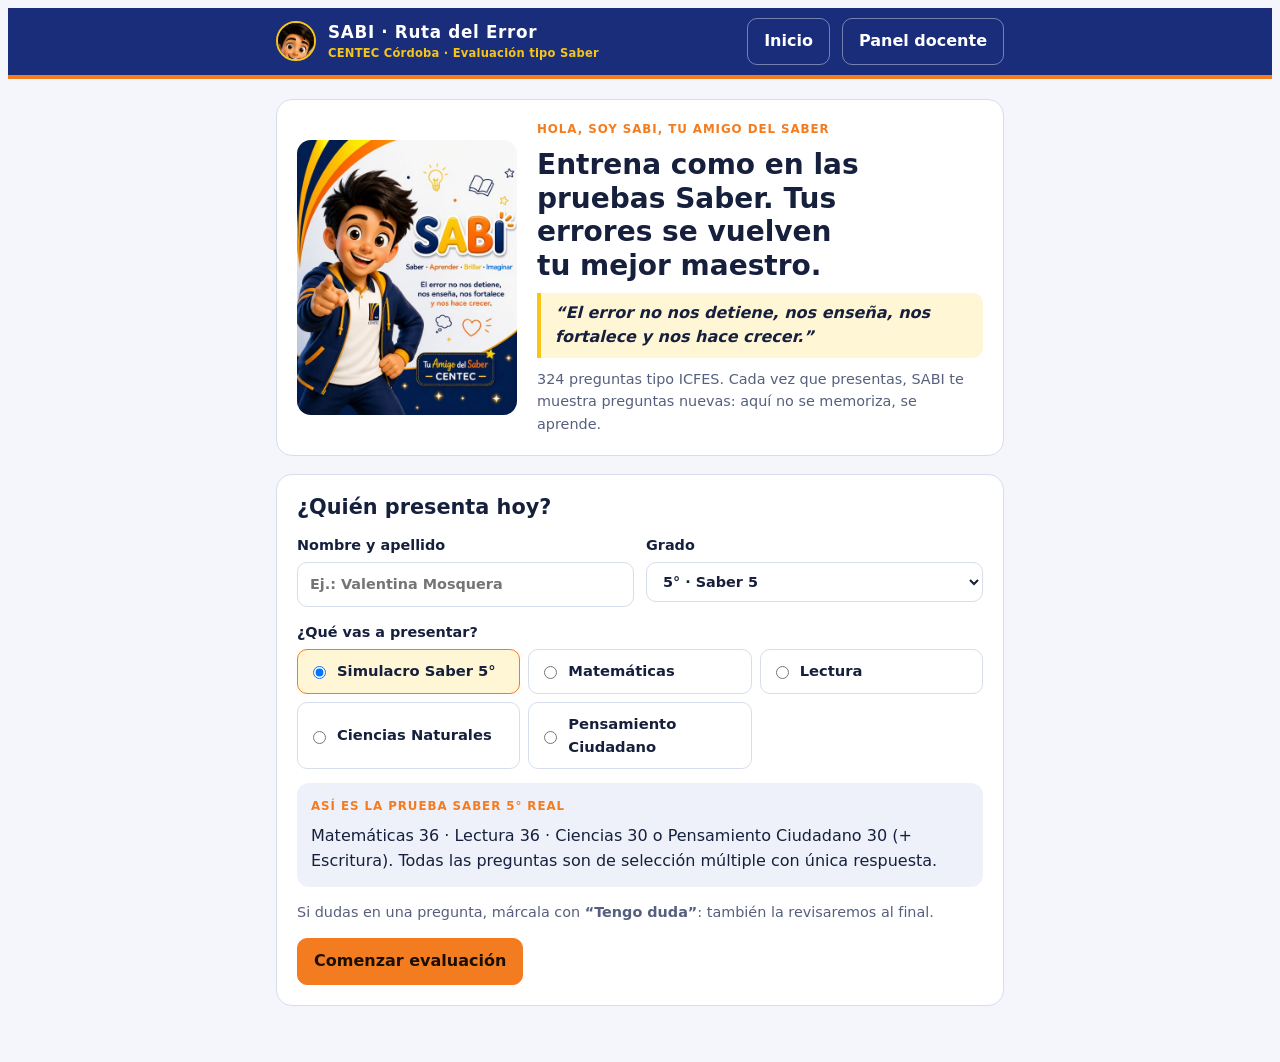
==== index.html @ d14e54a9 "Add files via upload" ====
<!doctype html>
<html lang="es"><head><meta charset="utf-8"><meta name="viewport" content="width=device-width,initial-scale=1,viewport-fit=cover"></head><body>
<title>SABI Ruta del Error</title>
<meta name="claude:viewport-fit-sides" content="cover">
<style>
/* Layout: una columna de trabajo (máx. 760px) con barra superior institucional; tarjetas solo para la pregunta y los pasos de la Ruta */
:root{
  --navy:#1A2D7A; --navy-ink:#0f1f3d; --orange:#F47C20; --gold:#F5C518;
  --bg:#f4f6fb; --surface:#ffffff; --surface-2:#eef1f9; --line:#d7ddec;
  --fg:#16203d; --muted:#56607e; --accent:var(--navy); --accent-fg:#ffffff;
  --ok:#1b8a4b; --ok-bg:#e3f5ea; --bad:#c2410c; --bad-bg:#fdeee3; --warn-bg:#fff6d6;
  --font:"Nunito","Nunito Sans","Segoe UI",system-ui,-apple-system,Roboto,sans-serif;
  --mono:ui-monospace,"SF Mono",Menlo,Consolas,monospace;
}
@media (prefers-color-scheme:dark){:root:not([data-theme="light"]){
  --bg:#0c1328; --surface:#141d3a; --surface-2:#1b2648; --line:#2b3863;
  --fg:#e8ecf8; --muted:#a3acc8; --accent:#6f86e8; --accent-fg:#0c1328;
  --ok:#5fd394; --ok-bg:#12352a; --bad:#ff9a5c; --bad-bg:#3a2216; --warn-bg:#3a3214; color-scheme:dark}}
:root[data-theme="dark"]{
  --bg:#0c1328; --surface:#141d3a; --surface-2:#1b2648; --line:#2b3863;
  --fg:#e8ecf8; --muted:#a3acc8; --accent:#6f86e8; --accent-fg:#0c1328;
  --ok:#5fd394; --ok-bg:#12352a; --bad:#ff9a5c; --bad-bg:#3a2216; --warn-bg:#3a3214; color-scheme:dark}
*{box-sizing:border-box}
body{background:var(--bg);color:var(--fg);font-family:var(--font);font-size:16px;line-height:1.55}
.top{background:var(--navy);color:#fff;border-bottom:4px solid var(--orange)}
.top .in{max-width:760px;margin:0 auto;padding-block:10px;padding-left:max(16px,env(safe-area-inset-left,0px));padding-right:max(16px,env(safe-area-inset-right,0px));display:flex;align-items:center;gap:12px;flex-wrap:wrap}
.brand{font-weight:900;letter-spacing:.04em;font-size:1.05rem}
.brand small{display:block;font-weight:600;letter-spacing:.02em;font-size:.72rem;color:var(--gold)}
.top .sp{flex:1}
.top button{background:transparent;color:#fff;border:1px solid rgba(255,255,255,.4)}
main{max-width:760px;margin:0 auto;padding-block:20px 48px;padding-left:max(16px,env(safe-area-inset-left,0px));padding-right:max(16px,env(safe-area-inset-right,0px));display:flex;flex-direction:column;gap:18px}
h1,h2,h3{text-wrap:balance;line-height:1.2;margin:0}
h1{font-size:1.75rem;font-weight:900}
h2{font-size:1.3rem;font-weight:800}
h3{font-size:1.05rem;font-weight:800}
p{margin:0}
.muted{color:var(--muted)}
.eyebrow{font-size:.74rem;font-weight:800;letter-spacing:.08em;text-transform:uppercase;color:var(--orange)}
button,.btn{font:inherit;font-weight:800;cursor:pointer;border-radius:10px;padding:10px 16px;border:1px solid var(--line);background:var(--surface);color:var(--fg)}
button.primary{background:var(--orange);border-color:var(--orange);color:#1b0f02}
button.navy{background:var(--accent);border-color:var(--accent);color:var(--accent-fg)}
button:focus-visible,input:focus-visible,select:focus-visible,textarea:focus-visible,label.opt:focus-within{outline:3px solid var(--gold);outline-offset:2px}
button:disabled{opacity:.5;cursor:not-allowed}
.row{display:flex;gap:10px;flex-wrap:wrap;align-items:center}
.card{background:var(--surface);border:1px solid var(--line);border-radius:16px;padding:20px;display:flex;flex-direction:column;gap:14px;min-width:0}
.avatar{display:block;width:100%;height:auto;border-radius:14px}
.avwrap{width:100%;max-width:240px}
.face{border-radius:50%;object-fit:cover;border:2px solid var(--gold);background:#fff;flex:none}
.hero{display:grid;grid-template-columns:220px 1fr;gap:20px;align-items:center}
@media (max-width:560px){.hero{grid-template-columns:1fr;justify-items:center;text-align:center}}
.motto{border-left:4px solid var(--gold);padding:8px 14px;background:var(--warn-bg);border-radius:0 10px 10px 0;font-weight:700;font-style:italic}
label.f{display:flex;flex-direction:column;gap:6px;font-weight:700;font-size:.9rem}
input,select,textarea{font:inherit;padding:10px 12px;border-radius:10px;border:1px solid var(--line);background:var(--surface);color:var(--fg);width:100%}
.grid2{display:grid;grid-template-columns:1fr 1fr;gap:12px}
@media (max-width:560px){.grid2{grid-template-columns:1fr}}
.modes{display:grid;grid-template-columns:repeat(3,1fr);gap:8px}
@media (max-width:560px){.modes{grid-template-columns:1fr 1fr}}
.mode{display:flex;align-items:center;gap:8px;border:1px solid var(--line);border-radius:10px;padding:10px;cursor:pointer;font-weight:700;font-size:.92rem}
.mode input{width:auto}
.mode:has(input:checked){border-color:var(--orange);background:var(--warn-bg)}
.chips{display:flex;gap:6px;flex-wrap:wrap}
.chip{font-size:.74rem;font-weight:800;padding:3px 9px;border-radius:999px;background:var(--surface-2);color:var(--muted);border:1px solid var(--line)}
.chip.lv-Mínimo{background:var(--warn-bg);color:var(--fg)}
.chip.lv-Satisfactorio{background:var(--ok-bg);color:var(--ok)}
.chip.lv-Avanzado{background:var(--accent);color:var(--accent-fg);border-color:var(--accent)}
.ctx{background:var(--surface-2);border-radius:12px;padding:14px;white-space:pre-line;font-size:.97rem}
.stem{font-weight:800;font-size:1.08rem;white-space:pre-line}
.opts{display:flex;flex-direction:column;gap:8px}
label.opt{display:grid;grid-template-columns:34px 1fr;gap:10px;align-items:start;border:1px solid var(--line);border-radius:12px;padding:10px 12px;cursor:pointer;background:var(--surface)}
label.opt input{position:absolute;opacity:0;pointer-events:none}
label.opt .L{width:30px;height:30px;border-radius:50%;display:grid;place-items:center;border:2px solid var(--line);font-weight:900}
label.opt:has(input:checked){border-color:var(--accent);background:var(--surface-2)}
label.opt:has(input:checked) .L{background:var(--accent);color:var(--accent-fg);border-color:var(--accent)}
label.opt.is-ok{border-color:var(--ok);background:var(--ok-bg)}
label.opt.is-bad{border-color:var(--bad);background:var(--bad-bg)}
.prog{height:8px;background:var(--surface-2);border-radius:99px;overflow:hidden}
.prog i{display:block;height:100%;background:var(--orange)}
.dots{display:flex;gap:6px;flex-wrap:wrap}
.dots button{width:34px;height:34px;padding:0;border-radius:8px;font-size:.85rem}
.dots button.ans{background:var(--surface-2);border-color:var(--accent)}
.dots button.cur{outline:2px solid var(--orange)}
.dots button.flag::after{content:"?";font-size:.65rem;color:var(--orange);margin-left:1px}
details summary{cursor:pointer;font-weight:800;font-size:.85rem;color:var(--muted)}
details .meta{font-size:.85rem;display:flex;flex-direction:column;gap:6px;margin-top:8px}
.score{display:grid;grid-template-columns:auto 1fr;gap:20px;align-items:center}
@media (max-width:560px){.score{grid-template-columns:1fr;text-align:center;justify-items:center}}
.big{font-size:3.4rem;font-weight:900;line-height:1;font-variant-numeric:tabular-nums;color:var(--orange)}
.bars{display:flex;flex-direction:column;gap:10px}
.bar{display:grid;grid-template-columns:minmax(0,1fr) 120px 48px;gap:10px;align-items:center;font-size:.9rem}
@media (max-width:560px){.bar{grid-template-columns:minmax(0,1fr) 80px 44px}}
.bar .t{height:10px;border-radius:99px;background:var(--surface-2);overflow:hidden}
.bar .t i{display:block;height:100%;background:var(--accent)}
.bar b{font-variant-numeric:tabular-nums;text-align:right}
.errlist{display:flex;flex-direction:column;gap:8px}
.erritem{display:grid;grid-template-columns:auto 1fr auto;gap:12px;align-items:center;text-align:left;width:100%;padding:12px 14px}
.st{font-size:.72rem;font-weight:900;padding:3px 8px;border-radius:99px;white-space:nowrap}
.st.p{background:var(--bad-bg);color:var(--bad)}
.st.e{background:var(--warn-bg);color:var(--fg)}
.st.f{background:var(--ok-bg);color:var(--ok)}
.st.d{background:var(--surface-2);color:var(--muted)}
.steps{display:flex;gap:6px}
.steps span{flex:1;height:6px;border-radius:99px;background:var(--surface-2)}
.steps span.on{background:var(--orange)}
.box{border-radius:12px;padding:14px;display:flex;flex-direction:column;gap:8px}
.box.bad{background:var(--bad-bg)}
.box.ok{background:var(--ok-bg)}
.box.q{background:var(--warn-bg)}
.box.n{background:var(--surface-2)}
.pre{white-space:pre-line}
.tt{display:grid;grid-template-columns:1fr 1fr;gap:10px}
@media (max-width:560px){.tt{grid-template-columns:1fr}}
.doubts{display:grid;grid-template-columns:1fr 1fr;gap:8px}
@media (max-width:560px){.doubts{grid-template-columns:1fr}}
.doubts button{text-align:left;font-weight:700}
.tbl{overflow-x:auto}
table{border-collapse:collapse;width:100%;font-size:.88rem;font-variant-numeric:tabular-nums}
th,td{text-align:left;padding:8px;border-bottom:1px solid var(--line);vertical-align:top}
th{font-size:.74rem;text-transform:uppercase;letter-spacing:.06em;color:var(--muted)}
.toast{position:fixed;left:50%;transform:translateX(-50%);bottom:calc(16px + env(safe-area-inset-bottom,0px));background:var(--navy-ink);color:#fff;padding:10px 16px;border-radius:10px;font-weight:700;z-index:9}
@media (prefers-reduced-motion:no-preference){.pop{animation:pop .45s ease}@keyframes pop{0%{transform:scale(.96);opacity:.6}100%{transform:none;opacity:1}}}
</style>

<header class="top"><div class="in">
  <img class="face" id="hdrFace" alt="" width="40" height="40">
  <div class="brand">SABI · Ruta del Error<small>CENTEC Córdoba · Evaluación tipo Saber</small></div>
  <div class="sp"></div>
  <button id="btnHome" type="button">Inicio</button>
  <button id="btnDocente" type="button">Panel docente</button>
</div></header>
<main id="app"></main>
<div id="toast" class="toast" hidden></div>

<script type="application/json" id="bank">[{"id":"MAT-3-1","area":"matematicas","grado":3,"competencia":"Planteamiento y resolución de problemas","componente":"Numérico-variacional","nivel":"Satisfactorio","dba":"DBA (v.2) Matemáticas 3°: resuelve problemas aditivos de composición y transformación con números naturales en situaciones de compra y venta.","lineamiento":"Pensamiento numérico y sistemas numéricos (Lineamientos Curriculares MEN 1998). EBC 1°–3°: resuelvo problemas de adición y sustracción en situaciones cotidianas.","afirmacion":"El estudiante resuelve problemas que requieren combinar suma, multiplicación sencilla y resta con dinero.","evidencia":"Calcula el total de una compra y el vuelto a partir de precios y un billete dado.","contexto":"En la tienda de doña Marta, en el barrio Ciudad Córdoba, un pan cuesta $500 y una bolsa de leche cuesta $3.200.","enunciado":"Sofía compra 2 panes y 1 bolsa de leche. Paga con un billete de $5.000. ¿Cuánto dinero le devuelven?","opciones":{"A":"$1.800","B":"$800","C":"$4.200","D":"$1.300"},"correcta":"B","errores":{"A":{"error":"Olvidar parte de la compra","porque":"Elegiste $1.800 porque probablemente restaste solo la leche ($5.000 − $3.200) y olvidaste los panes.","pregunta_guia":"¿Qué cosas se llevó Sofía en total? ¿Las pagaste todas?","aprende":"Primero suma TODO lo que se compra y luego réstalo del billete."},"C":{"error":"Confundir total con vuelto","porque":"Elegiste $4.200 porque probablemente calculaste lo que cuesta la compra, pero no lo que le devuelven.","pregunta_guia":"¿La pregunta pide cuánto gasta o cuánto le devuelven?","aprende":"El vuelto es lo que pagas menos lo que cuesta: $5.000 − $4.200."},"D":{"error":"Contar un solo pan","porque":"Elegiste $1.300 porque probablemente sumaste un solo pan ($500 + $3.200 = $3.700).","pregunta_guia":"¿Cuántos panes compró Sofía? ¿Cuánto cuestan juntos?","aprende":"2 panes cuestan 2 × $500 = $1.000, no $500."}},"explicacion":"Paso 1: 2 panes = 2 × $500 = $1.000. Paso 2: total = $1.000 + $3.200 = $4.200. Paso 3: vuelto = $5.000 − $4.200 = $800.","tip":"Lee dos veces: ¿te piden el total o el vuelto?","truco":"Compra → Suma → Resta del billete (C-S-R).","temas":["suma","resta","dinero"],"gemela":{"enunciado":"Juan compra 3 bananos de $400 cada uno y una arepa de $1.500. Paga con $5.000. ¿Cuánto le devuelven?","opciones":{"A":"$3.100","B":"$2.700","C":"$2.300","D":"$3.500"},"correcta":"C","explicacion":"3 × $400 = $1.200; $1.200 + $1.500 = $2.700; $5.000 − $2.700 = $2.300."}},{"id":"MAT-3-2","area":"matematicas","grado":3,"competencia":"Razonamiento y argumentación","componente":"Numérico-variacional","nivel":"Avanzado","dba":"DBA (v.2) Matemáticas 3°: resuelve problemas multiplicativos y de repartición con números naturales, describiendo la estrategia usada.","lineamiento":"Pensamiento numérico y pensamiento variacional (Lineamientos Curriculares MEN 1998). EBC 1°–3°: describo e interpreto variaciones y regularidades en secuencias numéricas.","afirmacion":"El estudiante planea un ahorro considerando lo que ya tiene y una cantidad fija periódica.","evidencia":"Determina cuántas semanas de ahorro faltan para alcanzar una meta.","contexto":"Tomás quiere comprar un balón de $13.000. Ya tiene $4.000 en su alcancía y ahorra $1.500 cada semana.","enunciado":"¿Cuántas semanas más necesita ahorrar Tomás para completar exactamente el dinero del balón?","opciones":{"A":"6 semanas","B":"9 semanas","C":"8 semanas","D":"5 semanas"},"correcta":"A","errores":{"B":{"error":"Confundir dinero con semanas","porque":"Elegiste 9 porque probablemente calculaste que faltan $9.000 y pensaste que eran 9 semanas.","pregunta_guia":"¿Cuánto ahorra Tomás por semana: $1.000 o $1.500?","aprende":"Lo que falta ($9.000) se divide entre lo que ahorra cada semana ($1.500)."},"C":{"error":"Ignorar el dinero ahorrado","porque":"Elegiste 8 porque probablemente dividiste $13.000 entre $1.500 sin tener en cuenta los $4.000 que ya tiene.","pregunta_guia":"¿Tomás empieza desde cero o ya tiene algo en la alcancía?","aprende":"Primero resta lo que ya tienes: $13.000 − $4.000 = $9.000."},"D":{"error":"Detenerse antes de la meta","porque":"Elegiste 5 porque probablemente contaste mal: con 5 semanas Tomás tendría $4.000 + $7.500 = $11.500.","pregunta_guia":"Si sumas 5 veces $1.500 a $4.000, ¿llegas a $13.000?","aprende":"Comprueba tu respuesta sumando: $4.000 + 6 × $1.500 = $13.000."}},"explicacion":"Paso 1: falta $13.000 − $4.000 = $9.000. Paso 2: $9.000 ÷ $1.500 = 6. Paso 3: comprobación: $4.000 + 6 × $1.500 = $13.000.","tip":"Ahorrar un poco cada semana te lleva a tu meta. ¡Planéalo!","truco":"Meta − lo que tengo = lo que falta; lo que falta ÷ ahorro semanal = semanas.","temas":["ahorro","división","educación financiera"],"gemela":{"enunciado":"Valentina tiene $2.000 y ahorra $2.000 cada semana. Quiere un libro de $12.000. ¿Cuántas semanas más debe ahorrar?","opciones":{"A":"6 semanas","B":"10 semanas","C":"4 semanas","D":"5 semanas"},"correcta":"D","explicacion":"Falta $12.000 − $2.000 = $10.000; $10.000 ÷ $2.000 = 5 semanas."}},{"id":"MAT-4-1","area":"matematicas","grado":4,"competencia":"Planteamiento y resolución de problemas","componente":"Geométrico-métrico","nivel":"Satisfactorio","dba":"DBA (v.2) Matemáticas 4°: diferencia y calcula perímetro y área de figuras planas en situaciones reales.","lineamiento":"Pensamiento métrico y sistemas de medidas (Lineamientos Curriculares MEN 1998). EBC 4°–5°: diferencio y uso perímetro y área en problemas de medición.","afirmacion":"El estudiante calcula el perímetro de un rectángulo en un contexto real.","evidencia":"Suma las longitudes de los cuatro lados de una figura rectangular.","contexto":"Don Jairo tiene una huerta rectangular en su patio de 8 m de largo y 5 m de ancho.","enunciado":"Él quiere poner una cinta por todo el borde de la huerta. ¿Cuántos metros de cinta necesita?","opciones":{"A":"13 m","B":"40 m","C":"26 m","D":"21 m"},"correcta":"C","errores":{"A":{"error":"Sumar solo dos lados","porque":"Elegiste 13 m porque probablemente sumaste 8 + 5 y olvidaste los otros dos lados.","pregunta_guia":"¿Cuántos lados tiene un rectángulo?","aprende":"El rectángulo tiene 4 lados: 8 + 5 + 8 + 5."},"B":{"error":"Confundir perímetro con área","porque":"Elegiste 40 m porque probablemente multiplicaste 8 × 5, que es el área (lo de adentro).","pregunta_guia":"¿La cinta va por el borde o cubre todo el piso?","aprende":"El borde es el perímetro (se suma); el área es la superficie (se multiplica)."},"D":{"error":"Olvidar un lado","porque":"Elegiste 21 m porque probablemente sumaste solo tres lados (8 + 8 + 5).","pregunta_guia":"Recorre la huerta con el dedo: ¿cuántos lados tocaste?","aprende":"Repasa los 4 lados uno por uno antes de sumar."}},"explicacion":"Paso 1: el perímetro es la suma de los 4 lados. Paso 2: 8 + 5 + 8 + 5 = 26. Paso 3: necesita 26 m de cinta.","tip":"Borde = perímetro; relleno = área.","truco":"Perímetro: 2 × (largo + ancho).","temas":["perímetro","rectángulo","medición"],"gemela":{"enunciado":"Un mural rectangular mide 7 m de largo y 4 m de ancho. ¿Cuántos metros de marco necesita por todo el borde?","opciones":{"A":"11 m","B":"28 m","C":"18 m","D":"22 m"},"correcta":"D","explicacion":"2 × (7 + 4) = 2 × 11 = 22 m."}},{"id":"MAT-4-2","area":"matematicas","grado":4,"competencia":"Razonamiento y argumentación","componente":"Numérico-variacional","nivel":"Avanzado","dba":"DBA (v.2) Matemáticas 4°: interpreta las fracciones como operador y las usa para resolver problemas.","lineamiento":"Pensamiento numérico y sistemas numéricos (Lineamientos Curriculares MEN 1998). EBC 4°–5°: interpreto las fracciones en diferentes contextos (parte-todo, operador).","afirmacion":"El estudiante usa una fracción como operador y razona sobre la parte complementaria.","evidencia":"Calcula la fracción de una cantidad y la resta del total.","contexto":"En un bus del MIO van 24 pasajeros. Los 3/8 de ellos van sentados y el resto va de pie.","enunciado":"¿Cuántos pasajeros van de pie?","opciones":{"A":"9","B":"15","C":"21","D":"8"},"correcta":"B","errores":{"A":{"error":"Responder la parte contraria","porque":"Elegiste 9 porque calculaste bien los que van sentados, pero la pregunta pide los que van de pie.","pregunta_guia":"¿Los 3/8 son los que van sentados o de pie?","aprende":"Si 9 van sentados, los de pie son 24 − 9."},"C":{"error":"Restar el numerador","porque":"Elegiste 21 porque probablemente hiciste 24 − 3, usando el 3 de la fracción como si fueran 3 personas.","pregunta_guia":"¿3/8 de 24 es lo mismo que 3 personas?","aprende":"3/8 de 24 = (24 ÷ 8) × 3 = 9 personas."},"D":{"error":"Dividir por el numerador","porque":"Elegiste 8 porque probablemente dividiste 24 ÷ 3.","pregunta_guia":"¿En cuántas partes iguales se divide el grupo según la fracción 3/8?","aprende":"El denominador (8) dice en cuántas partes se reparte; el numerador (3) cuántas se toman."}},"explicacion":"Paso 1: 24 ÷ 8 = 3 (cada octavo son 3 personas). Paso 2: sentados = 3 × 3 = 9. Paso 3: de pie = 24 − 9 = 15. (También: de pie son 5/8 de 24 = 15).","tip":"Lee bien de qué grupo te preguntan.","truco":"Fracción de un número: divide por el de abajo, multiplica por el de arriba.","temas":["fracciones","fracción como operador"],"gemela":{"enunciado":"En un salón hay 30 estudiantes; 2/5 traen almuerzo de casa. ¿Cuántos NO traen almuerzo?","opciones":{"A":"12","B":"28","C":"18","D":"6"},"correcta":"C","explicacion":"30 ÷ 5 = 6; 6 × 2 = 12 traen; 30 − 12 = 18 no traen."}},{"id":"MAT-5-1","area":"matematicas","grado":5,"competencia":"Comunicación, modelación y representación","componente":"Aleatorio","nivel":"Satisfactorio","dba":"DBA (v.2) Matemáticas 5°: lee e interpreta información presentada en tablas y gráficos para responder preguntas sobre los datos.","lineamiento":"Pensamiento aleatorio y sistemas de datos (Lineamientos Curriculares MEN 1998). EBC 4°–5°: interpreto información presentada en tablas y gráficas.","afirmacion":"El estudiante compara datos de una tabla identificando el mayor y el menor valor.","evidencia":"Calcula la diferencia entre el dato máximo y el mínimo.","contexto":"Jugos vendidos en la tienda de doña Rosa: Lunes 12 | Martes 18 | Miércoles 15 | Jueves 9 | Viernes 21.","enunciado":"¿Cuántos jugos más se vendieron el día de mayor venta que el día de menor venta?","opciones":{"A":"12","B":"30","C":"6","D":"9"},"correcta":"A","errores":{"B":{"error":"Sumar en vez de comparar","porque":"Elegiste 30 porque probablemente sumaste 21 + 9.","pregunta_guia":"Cuando preguntan '¿cuántos más?', ¿se suma o se resta?","aprende":"'Cuántos más' es una comparación: se resta el mayor menos el menor."},"C":{"error":"Elegir mal el menor","porque":"Elegiste 6 porque probablemente restaste 21 − 15 y no buscaste el valor más pequeño.","pregunta_guia":"Revisa toda la tabla: ¿cuál es el número más pequeño?","aprende":"El menor dato es 9 (jueves), no 15."},"D":{"error":"Dar solo un dato","porque":"Elegiste 9 porque probablemente encontraste el día de menor venta pero no hiciste la comparación.","pregunta_guia":"¿El 9 responde 'cuántos más' o 'cuántos se vendieron el jueves'?","aprende":"Encontrar el mayor y el menor es el inicio; luego hay que restarlos."}},"explicacion":"Paso 1: mayor venta = 21 (viernes). Paso 2: menor venta = 9 (jueves). Paso 3: 21 − 9 = 12.","tip":"Señala con el dedo el mayor y el menor antes de calcular.","truco":"'¿Cuántos más?' = grande − pequeño.","temas":["tablas","comparación de datos","resta"],"gemela":{"enunciado":"Lápices vendidos en la papelería: L 7 | M 13 | Mi 10 | J 18 | V 5. ¿Cuántos más se vendieron el día de mayor venta que el de menor venta?","opciones":{"A":"23","B":"13","C":"5","D":"8"},"correcta":"B","explicacion":"Mayor 18, menor 5; 18 − 5 = 13."}},{"id":"MAT-5-2","area":"matematicas","grado":5,"competencia":"Planteamiento y resolución de problemas","componente":"Numérico-variacional","nivel":"Avanzado","dba":"DBA (v.2) Matemáticas 5°: interpreta y utiliza porcentajes en situaciones de compra, como descuentos.","lineamiento":"Pensamiento numérico y sistemas numéricos (Lineamientos Curriculares MEN 1998). EBC 4°–5°: uso diversas estrategias de cálculo para resolver problemas con porcentajes y fracciones.","afirmacion":"El estudiante calcula el precio final de un artículo con descuento porcentual.","evidencia":"Halla el valor del descuento y lo resta del precio original.","contexto":"En un almacén del centro de Cali una camiseta del Deportivo Cali cuesta $36.000 y tiene 25% de descuento.","enunciado":"¿Cuánto se paga por la camiseta con el descuento?","opciones":{"A":"$9.000","B":"$11.000","C":"$45.000","D":"$27.000"},"correcta":"D","errores":{"A":{"error":"Dar el descuento como precio","porque":"Elegiste $9.000 porque calculaste bien el 25%, pero ese es el ahorro, no lo que pagas.","pregunta_guia":"¿Los $9.000 son lo que pagas o lo que te rebajan?","aprende":"Precio final = precio − descuento = $36.000 − $9.000."},"B":{"error":"Confundir 25% con $25.000","porque":"Elegiste $11.000 porque probablemente restaste $25.000 como si el 25% fueran 25 mil pesos.","pregunta_guia":"¿25% significa 25 de cada 100 o 25.000 pesos?","aprende":"25% es la cuarta parte: $36.000 ÷ 4 = $9.000."},"C":{"error":"Sumar el descuento","porque":"Elegiste $45.000 porque probablemente sumaste el 25% en lugar de restarlo.","pregunta_guia":"Con un descuento, ¿pagas más o menos?","aprende":"Un descuento siempre se resta; un recargo o IVA se suma."}},"explicacion":"Paso 1: 25% = 1/4. Paso 2: descuento = $36.000 ÷ 4 = $9.000. Paso 3: precio final = $36.000 − $9.000 = $27.000.","tip":"Antes de comprar, calcula cuánto ahorras de verdad.","truco":"25% = ÷4; 50% = ÷2; 10% = ÷10.","temas":["porcentaje","descuento","educación financiera"],"gemela":{"enunciado":"Unos tenis cuestan $80.000 y tienen 20% de descuento. ¿Cuánto se paga?","opciones":{"A":"$64.000","B":"$16.000","C":"$60.000","D":"$96.000"},"correcta":"A","explicacion":"20% de 80.000 = 16.000; 80.000 − 16.000 = $64.000."}},{"id":"MAT-6-1","area":"matematicas","grado":6,"competencia":"Planteamiento y resolución de problemas","componente":"Numérico-variacional","nivel":"Satisfactorio","dba":"DBA (v.2) Matemáticas 6°: utiliza razones y proporciones para resolver problemas de variación proporcional directa.","lineamiento":"Pensamiento numérico y pensamiento variacional (Lineamientos Curriculares MEN 1998). EBC 6°–7°: resuelvo problemas con proporcionalidad directa.","afirmacion":"El estudiante reconoce una relación de proporcionalidad directa y la aplica.","evidencia":"Escala las cantidades de una receta multiplicando por el mismo factor.","contexto":"Una receta de champús para 4 personas lleva 250 g de maíz pelado.","enunciado":"Si se quiere preparar champús para 12 personas, ¿cuántos gramos de maíz se necesitan?","opciones":{"A":"500 g","B":"750 g","C":"3.000 g","D":"258 g"},"correcta":"B","errores":{"A":{"error":"Duplicar en vez de triplicar","porque":"Elegiste 500 g porque probablemente pensaste que 12 personas es el doble de 4.","pregunta_guia":"¿Cuántas veces cabe 4 en 12?","aprende":"12 ÷ 4 = 3, así que todo se multiplica por 3."},"C":{"error":"Multiplicar por el total de personas","porque":"Elegiste 3.000 g porque probablemente multiplicaste 250 × 12, como si 250 g fueran para una sola persona.","pregunta_guia":"¿Los 250 g alcanzan para 1 persona o para 4?","aprende":"Primero halla el factor (12 ÷ 4 = 3) o la cantidad por persona (250 ÷ 4)."},"D":{"error":"Pensamiento aditivo","porque":"Elegiste 258 g porque probablemente sumaste la diferencia de personas (8) a los gramos.","pregunta_guia":"Si triplicas las personas, ¿basta con añadir 8 gramos?","aprende":"En proporción directa se multiplica, no se suma la diferencia."}},"explicacion":"Paso 1: factor = 12 ÷ 4 = 3. Paso 2: 250 g × 3 = 750 g.","tip":"Pregúntate: ¿cuántas veces más?","truco":"Proporción directa: lo que hagas a un lado, házselo al otro.","temas":["proporcionalidad directa","razones"],"gemela":{"enunciado":"Para 3 vasos de lulada se usan 6 lulos. ¿Cuántos lulos se necesitan para 9 vasos?","opciones":{"A":"12","B":"54","C":"18","D":"15"},"correcta":"C","explicacion":"9 ÷ 3 = 3; 6 × 3 = 18 lulos."}},{"id":"MAT-6-2","area":"matematicas","grado":6,"competencia":"Razonamiento y argumentación","componente":"Geométrico-métrico","nivel":"Avanzado","dba":"DBA (v.2) Matemáticas 6°: calcula volúmenes de prismas y relaciona las dimensiones de cuerpos geométricos.","lineamiento":"Pensamiento métrico y espacial (Lineamientos Curriculares MEN 1998). EBC 6°–7°: resuelvo problemas que involucran volumen de prismas.","afirmacion":"El estudiante razona sobre cómo encajan cubos en una caja usando las tres dimensiones.","evidencia":"Divide cada dimensión entre la arista del cubo y multiplica los resultados.","contexto":"Una empresa de empaques de Cali fabrica cajas de cartón de 20 cm de largo, 10 cm de ancho y 5 cm de alto.","enunciado":"¿Cuántos cubos de 5 cm de arista caben exactamente dentro de una caja?","opciones":{"A":"8","B":"40","C":"1.000","D":"7"},"correcta":"A","errores":{"B":{"error":"Usar el área de la cara","porque":"Elegiste 40 porque probablemente dividiste el volumen (1.000) entre 25, el área de una cara del cubo.","pregunta_guia":"¿El cubo ocupa un área o un volumen?","aprende":"Volumen del cubo = 5 × 5 × 5 = 125 cm³; 1.000 ÷ 125 = 8."},"C":{"error":"Dar el volumen de la caja","porque":"Elegiste 1.000 porque calculaste el volumen de la caja en cm³, pero no cuántos cubos caben.","pregunta_guia":"¿1.000 son cubitos de 1 cm o de 5 cm?","aprende":"Divide el volumen de la caja entre el volumen de cada cubo."},"D":{"error":"Sumar en vez de multiplicar","porque":"Elegiste 7 porque probablemente sumaste 4 + 2 + 1.","pregunta_guia":"Si hay 4 cubos a lo largo y 2 filas, ¿cuántos hay en el piso?","aprende":"Las capas se multiplican: largo × ancho × alto."}},"explicacion":"Paso 1: a lo largo caben 20 ÷ 5 = 4. Paso 2: a lo ancho 10 ÷ 5 = 2. Paso 3: a lo alto 5 ÷ 5 = 1. Paso 4: 4 × 2 × 1 = 8 cubos.","tip":"Imagina las capas de cubos.","truco":"Cubos en caja = (L÷a) × (A÷a) × (H÷a).","temas":["volumen","prismas","cubos"],"gemela":{"enunciado":"Una caja mide 40 cm × 20 cm × 20 cm. ¿Cuántos cubos de 10 cm de arista caben exactamente?","opciones":{"A":"160","B":"8","C":"16.000","D":"16"},"correcta":"D","explicacion":"40÷10 = 4, 20÷10 = 2, 20÷10 = 2; 4 × 2 × 2 = 16."}},{"id":"MAT-7-1","area":"matematicas","grado":7,"competencia":"Comunicación, modelación y representación","componente":"Numérico-variacional","nivel":"Satisfactorio","dba":"DBA (v.2) Matemáticas 7°: comprende y resuelve problemas con números enteros en contextos de temperatura, altura y dinero.","lineamiento":"Pensamiento numérico y sistemas numéricos (Lineamientos Curriculares MEN 1998). EBC 6°–7°: resuelvo problemas utilizando números enteros y sus operaciones.","afirmacion":"El estudiante interpreta la diferencia entre un número positivo y uno negativo.","evidencia":"Calcula la variación de temperatura entre valores de distinto signo.","contexto":"A las 2:00 p. m. la temperatura en Cali es 30 °C. Esa madrugada, en la parte alta del Parque Nacional Natural Los Nevados, se registró −4 °C.","enunciado":"¿Cuántos grados de diferencia hay entre las dos temperaturas?","opciones":{"A":"26 °C","B":"34 °C","C":"−34 °C","D":"30 °C"},"correcta":"B","errores":{"A":{"error":"Ignorar el signo negativo","porque":"Elegiste 26 °C porque probablemente restaste 30 − 4 como si −4 fuera positivo.","pregunta_guia":"En un termómetro, ¿cuántos grados hay de −4 a 0 y de 0 a 30?","aprende":"30 − (−4) = 30 + 4 = 34."},"C":{"error":"Diferencia negativa","porque":"Elegiste −34 °C porque probablemente restaste en el orden −4 − 30.","pregunta_guia":"¿Una distancia o diferencia de grados puede ser negativa?","aprende":"La diferencia se toma del mayor menos el menor, y es positiva."},"D":{"error":"No considerar el bajo cero","porque":"Elegiste 30 °C porque probablemente contaste solo desde 0 hasta 30.","pregunta_guia":"¿El −4 está en 0 o por debajo?","aprende":"Hay que sumar los grados bajo cero: 4 + 30."}},"explicacion":"Paso 1: diferencia = mayor − menor = 30 − (−4). Paso 2: restar un negativo es sumar: 30 + 4. Paso 3: 34 °C.","tip":"Dibuja una recta numérica vertical como un termómetro.","truco":"Menos por menos, más: −(−4) = +4.","temas":["números enteros","resta de enteros"],"gemela":{"enunciado":"Un buzo está a −18 m y un pelícano vuela a 25 m sobre el mar. ¿Qué distancia vertical los separa?","opciones":{"A":"43 m","B":"7 m","C":"−43 m","D":"25 m"},"correcta":"A","explicacion":"25 − (−18) = 25 + 18 = 43 m."}},{"id":"MAT-7-2","area":"matematicas","grado":7,"competencia":"Planteamiento y resolución de problemas","componente":"Numérico-variacional","nivel":"Avanzado","dba":"DBA (v.2) Matemáticas 7°: plantea y resuelve problemas con porcentajes, incluyendo interés simple.","lineamiento":"Pensamiento numérico y variacional (Lineamientos Curriculares MEN 1998). EBC 6°–7°: resuelvo problemas con porcentajes y proporcionalidad en contextos económicos.","afirmacion":"El estudiante calcula el monto final de un ahorro con interés simple.","evidencia":"Calcula el interés por varios años y lo suma al capital.","contexto":"Camila deposita $800.000 en una cuenta de ahorros que paga 6% de interés simple anual.","enunciado":"¿Cuánto dinero tendrá Camila al final de 3 años, si no retira nada?","opciones":{"A":"$48.000","B":"$144.000","C":"$848.000","D":"$944.000"},"correcta":"D","errores":{"A":{"error":"Interés de un solo año","porque":"Elegiste $48.000 porque calculaste el interés de 1 año, pero no lo multiplicaste por 3 ni lo sumaste.","pregunta_guia":"¿Cuántos años dura el ahorro?","aprende":"Interés simple total = capital × tasa × tiempo."},"B":{"error":"Olvidar el capital","porque":"Elegiste $144.000 porque calculaste bien el interés, pero olvidaste sumar lo que Camila depositó.","pregunta_guia":"¿Camila pierde los $800.000 iniciales?","aprende":"Monto final = capital + interés."},"C":{"error":"Contar un solo año","porque":"Elegiste $848.000 porque sumaste el interés de solo un año.","pregunta_guia":"¿Cuánto interés gana en cada uno de los 3 años?","aprende":"Con interés simple se gana lo mismo cada año: $48.000 × 3."}},"explicacion":"Paso 1: interés anual = 6% de $800.000 = $48.000. Paso 2: 3 años = $48.000 × 3 = $144.000. Paso 3: monto = $800.000 + $144.000 = $944.000.","tip":"El interés es el premio por ahorrar; compara tasas antes de elegir banco.","truco":"I = C × r × t; Monto = C + I.","temas":["interés simple","porcentaje","educación financiera"],"gemela":{"enunciado":"Andrés ahorra $500.000 al 4% de interés simple anual durante 5 años. ¿Cuánto tendrá al final?","opciones":{"A":"$600.000","B":"$100.000","C":"$520.000","D":"$608.326"},"correcta":"A","explicacion":"Interés = 500.000 × 0,04 × 5 = 100.000; monto = $600.000."}},{"id":"MAT-8-1","area":"matematicas","grado":8,"competencia":"Comunicación, modelación y representación","componente":"Numérico-variacional","nivel":"Satisfactorio","dba":"DBA (v.2) Matemáticas 8°: usa expresiones algebraicas para modelar situaciones de variación con un valor fijo y uno variable.","lineamiento":"Pensamiento variacional y sistemas algebraicos y analíticos (Lineamientos Curriculares MEN 1998). EBC 8°–9°: construyo expresiones algebraicas que representan situaciones.","afirmacion":"El estudiante traduce una situación de cobro a una expresión algebraica.","evidencia":"Identifica el término fijo y el coeficiente de la variable.","contexto":"Un servicio de domicilios en Cali cobra $3.000 fijos por pedido más $1.200 por cada kilómetro recorrido.","enunciado":"¿Qué expresión representa el costo C de un domicilio de x kilómetros?","opciones":{"A":"C = 4.200x","B":"C = 3.000 + 1.200x","C":"C = 1.200 + 3.000x","D":"C = 3.000 · 1.200x"},"correcta":"B","errores":{"A":{"error":"Unir el fijo con el variable","porque":"Elegiste 4.200x porque probablemente sumaste 3.000 + 1.200 y multiplicaste todo por x.","pregunta_guia":"¿Los $3.000 se cobran una vez o por cada kilómetro?","aprende":"Lo fijo va solo; lo que depende de x va multiplicado por x."},"C":{"error":"Intercambiar los valores","porque":"Elegiste esta opción porque probablemente cambiaste el papel del valor fijo y el valor por km.","pregunta_guia":"¿Cuál valor cambia cuando aumentan los kilómetros?","aprende":"El $1.200 acompaña a x porque se paga por cada km."},"D":{"error":"Multiplicar términos","porque":"Elegiste esta opción porque probablemente creíste que 'más' se representa multiplicando.","pregunta_guia":"Si x = 1, ¿cuánto debería costar? ¿Da eso tu expresión?","aprende":"'Más' es suma: 3.000 + 1.200x. Comprueba con x = 1: $4.200."}},"explicacion":"Paso 1: valor fijo = 3.000. Paso 2: valor variable = 1.200 por cada km = 1.200x. Paso 3: C = 3.000 + 1.200x. Comprobación: x = 2 → 3.000 + 2.400 = $5.400.","tip":"Prueba tu expresión con un valor fácil, como x = 1.","truco":"Costo = fijo + (precio unitario × cantidad).","temas":["expresiones algebraicas","función lineal"],"gemela":{"enunciado":"Un gimnasio cobra $50.000 de inscripción y $80.000 por mes. ¿Qué expresión da el costo C de m meses?","opciones":{"A":"C = 80.000 + 50.000m","B":"C = 130.000m","C":"C = 50.000 · 80.000m","D":"C = 50.000 + 80.000m"},"correcta":"D","explicacion":"Inscripción fija 50.000 + 80.000 por cada mes: C = 50.000 + 80.000m."}},{"id":"MAT-8-2","area":"matematicas","grado":8,"competencia":"Razonamiento y argumentación","componente":"Geométrico-métrico","nivel":"Avanzado","dba":"DBA (v.2) Matemáticas 8°: usa el teorema de Pitágoras para calcular longitudes en situaciones reales.","lineamiento":"Pensamiento espacial y sistemas geométricos (Lineamientos Curriculares MEN 1998). EBC 8°–9°: uso el teorema de Pitágoras para resolver problemas.","afirmacion":"El estudiante identifica la hipotenusa y calcula un cateto con el teorema de Pitágoras.","evidencia":"Plantea c² = a² + b² y despeja el cateto desconocido.","contexto":"Un niño eleva una cometa en el Cerro de las Tres Cruces. La cuerda tensa mide 13 m y la cometa está justo encima de un punto que queda a 5 m del niño (en horizontal).","enunciado":"¿A qué altura, respecto a la mano del niño, está la cometa?","opciones":{"A":"12 m","B":"8 m","C":"18 m","D":"13,9 m"},"correcta":"A","errores":{"B":{"error":"Restar lados directamente","porque":"Elegiste 8 m porque probablemente restaste 13 − 5 sin usar cuadrados.","pregunta_guia":"¿El teorema de Pitágoras relaciona los lados o sus cuadrados?","aprende":"Se restan los cuadrados: 13² − 5² = 169 − 25 = 144."},"C":{"error":"Sumar lados","porque":"Elegiste 18 m porque probablemente sumaste 13 + 5.","pregunta_guia":"¿Puede un cateto ser más largo que la hipotenusa?","aprende":"La hipotenusa (la cuerda) siempre es el lado más largo."},"D":{"error":"Tomar la cuerda como cateto","porque":"Elegiste 13,9 m porque probablemente sumaste 13² + 5² y sacaste raíz, como si la cuerda fuera un cateto.","pregunta_guia":"¿Qué lado está frente al ángulo recto?","aprende":"La cuerda es la hipotenusa: h² = 13² − 5²."}},"explicacion":"Paso 1: la cuerda es la hipotenusa (13 m). Paso 2: h² = 13² − 5² = 169 − 25 = 144. Paso 3: h = √144 = 12 m.","tip":"Primero identifica el lado opuesto al ángulo recto.","truco":"Triángulos famosos: 3-4-5, 5-12-13, 6-8-10.","temas":["teorema de Pitágoras","triángulo rectángulo"],"gemela":{"enunciado":"Una rampa sube 6 m de altura y avanza 8 m en horizontal. ¿Cuánto mide la rampa?","opciones":{"A":"14 m","B":"10 m","C":"2 m","D":"5,3 m"},"correcta":"B","explicacion":"r² = 6² + 8² = 36 + 64 = 100; r = 10 m."}},{"id":"MAT-9-1","area":"matematicas","grado":9,"competencia":"Comunicación, modelación y representación","componente":"Numérico-variacional","nivel":"Satisfactorio","dba":"DBA (v.2) Matemáticas 9°: identifica y representa funciones lineales a partir de tablas, reconociendo la pendiente como tasa de cambio.","lineamiento":"Pensamiento variacional y sistemas algebraicos y analíticos (Lineamientos Curriculares MEN 1998). EBC 8°–9°: identifico relaciones entre propiedades de las gráficas y de las ecuaciones de funciones lineales.","afirmacion":"El estudiante pasa de una tabla a la expresión de una función lineal.","evidencia":"Identifica valor inicial y tasa de cambio constante en una tabla.","contexto":"Agua en un tanque de una finca en Pance: t = 0 h → 500 L | t = 1 h → 440 L | t = 2 h → 380 L | t = 3 h → 320 L.","enunciado":"¿Qué expresión relaciona los litros L con el tiempo t en horas?","opciones":{"A":"L = 500 + 60t","B":"L = 440 − 60t","C":"L = 500 − 60t","D":"L = −60 + 500t"},"correcta":"C","errores":{"A":{"error":"Signo de la pendiente","porque":"Elegiste esta opción porque tomaste bien el 60, pero no notaste que el agua disminuye.","pregunta_guia":"Cuando pasa el tiempo, ¿el agua sube o baja?","aprende":"Si la cantidad disminuye, la pendiente es negativa: −60."},"B":{"error":"Valor inicial equivocado","porque":"Elegiste esta opción porque usaste 440 (t = 1) como punto de partida.","pregunta_guia":"¿Cuántos litros hay cuando t = 0?","aprende":"El valor inicial es el de t = 0: 500 L."},"D":{"error":"Intercambiar pendiente e intercepto","porque":"Elegiste esta opción porque probablemente confundiste qué número acompaña a t.","pregunta_guia":"Si reemplazas t = 0, ¿obtienes 500?","aprende":"En L = b + mt, b es el valor inicial y m la tasa de cambio."}},"explicacion":"Paso 1: valor inicial (t = 0) = 500. Paso 2: cada hora cambia 440 − 500 = −60. Paso 3: L = 500 − 60t. Comprobación: t = 3 → 500 − 180 = 320.","tip":"Verifica tu función con dos filas de la tabla.","truco":"y = (inicio) + (cambio por unidad) × x.","temas":["función lineal","pendiente","tablas"],"gemela":{"enunciado":"Batería de un celular: t = 0 h → 100% | 1 h → 85% | 2 h → 70% | 3 h → 55%. ¿Qué expresión da la carga B?","opciones":{"A":"B = 100 − 15t","B":"B = 85 − 15t","C":"B = 100 + 15t","D":"B = 15 − 100t"},"correcta":"A","explicacion":"Inicio 100, baja 15 por hora: B = 100 − 15t."}},{"id":"MAT-9-2","area":"matematicas","grado":9,"competencia":"Razonamiento y argumentación","componente":"Aleatorio","nivel":"Avanzado","dba":"DBA (v.2) Matemáticas 9°: calcula probabilidades de eventos compuestos usando el espacio muestral.","lineamiento":"Pensamiento aleatorio y sistemas de datos (Lineamientos Curriculares MEN 1998). EBC 8°–9°: calculo probabilidad de eventos usando métodos de conteo.","afirmacion":"El estudiante construye el espacio muestral de dos dados y calcula una probabilidad.","evidencia":"Cuenta casos favorables sobre 36 resultados equiprobables.","contexto":"En el parqués se lanzan dos dados. Sacar 'pares' (el mismo número en ambos dados) permite sacar fichas de la cárcel.","enunciado":"¿Cuál es la probabilidad de sacar pares en un lanzamiento?","opciones":{"A":"1/36","B":"1/11","C":"1/2","D":"1/6"},"correcta":"D","errores":{"A":{"error":"Contar un solo par","porque":"Elegiste 1/36 porque probablemente pensaste en un solo par, por ejemplo (6,6).","pregunta_guia":"¿Cuántos pares distintos hay: (1,1), (2,2)...?","aprende":"Hay 6 pares posibles: 6/36 = 1/6."},"B":{"error":"Usar las sumas como espacio muestral","porque":"Elegiste 1/11 porque probablemente usaste las 11 sumas posibles (2 a 12), que no son igual de probables.","pregunta_guia":"¿Salir 7 es igual de probable que salir 2?","aprende":"El espacio muestral equiprobable son las 36 parejas (dado 1, dado 2)."},"C":{"error":"Pensar en dos opciones iguales","porque":"Elegiste 1/2 porque probablemente pensaste 'sale pares o no sale', como si fuera mitad y mitad.","pregunta_guia":"¿Que haya dos resultados significa que tienen la misma probabilidad?","aprende":"Dos posibilidades no implican 50% cada una; hay que contar casos."}},"explicacion":"Paso 1: total de resultados = 6 × 6 = 36. Paso 2: casos favorables: (1,1), (2,2), (3,3), (4,4), (5,5), (6,6) = 6. Paso 3: P = 6/36 = 1/6.","tip":"Haz la tabla de 6 × 6; te salva en probabilidad.","truco":"P = casos favorables ÷ casos posibles.","temas":["probabilidad","espacio muestral","dos dados"],"gemela":{"enunciado":"Al lanzar dos dados, ¿cuál es la probabilidad de que la suma sea 10?","opciones":{"A":"1/11","B":"1/18","C":"1/12","D":"1/6"},"correcta":"C","explicacion":"Favorables: (4,6), (5,5), (6,4) = 3; 3/36 = 1/12."}},{"id":"MAT-10-1","area":"matematicas","grado":10,"competencia":"Formulación y ejecución","componente":"Geométrico-métrico","nivel":"Satisfactorio","dba":"DBA (v.2) Matemáticas 10°: usa razones trigonométricas para resolver problemas con triángulos rectángulos.","lineamiento":"Pensamiento espacial y sistemas geométricos (Lineamientos Curriculares MEN 1998). EBC 10°–11°: uso argumentos trigonométricos para resolver problemas de medición.","afirmacion":"El estudiante selecciona la razón trigonométrica adecuada para hallar una altura.","evidencia":"Plantea tan(θ) = opuesto/adyacente y despeja la altura.","contexto":"Una estudiante se ubica a 20 m de la base de un edificio del centro de Cali y observa la parte más alta con un ángulo de elevación de 30° (ignora su estatura). Usa tan 30° ≈ 0,577; sen 30° = 0,5; cos 30° ≈ 0,866.","enunciado":"¿Cuál es la altura aproximada del edificio?","opciones":{"A":"10,0 m","B":"17,3 m","C":"11,5 m","D":"34,6 m"},"correcta":"C","errores":{"A":{"error":"Usar seno","porque":"Elegiste 10 m porque probablemente multiplicaste 20 × sen 30°, como si 20 m fuera la hipotenusa.","pregunta_guia":"¿Los 20 m son la distancia en el suelo o la línea de visión?","aprende":"Con cateto adyacente y cateto opuesto se usa tangente."},"B":{"error":"Usar coseno","porque":"Elegiste 17,3 m porque probablemente multiplicaste 20 × cos 30°.","pregunta_guia":"¿Qué razón relaciona el lado opuesto con el adyacente?","aprende":"tan θ = opuesto/adyacente → h = 20 × tan 30°."},"D":{"error":"Despejar al revés","porque":"Elegiste 34,6 m porque probablemente dividiste 20 ÷ tan 30° en vez de multiplicar.","pregunta_guia":"Si tan 30° = h/20, ¿cómo se despeja h?","aprende":"h = 20 × tan 30°; con 30° la altura debe ser menor que la distancia."}},"explicacion":"Paso 1: opuesto = altura h; adyacente = 20 m. Paso 2: tan 30° = h/20. Paso 3: h = 20 × 0,577 ≈ 11,5 m.","tip":"Dibuja el triángulo y marca opuesto, adyacente e hipotenusa.","truco":"SOH-CAH-TOA: Tangente = Opuesto / Adyacente.","temas":["trigonometría","ángulo de elevación"],"gemela":{"enunciado":"Desde 30 m de la base de una torre se ve su punta con un ángulo de elevación de 45°. ¿Cuál es la altura? (sen 45° ≈ cos 45° ≈ 0,707; tan 45° = 1)","opciones":{"A":"21,2 m","B":"30 m","C":"42,4 m","D":"15 m"},"correcta":"B","explicacion":"h = 30 × tan 45° = 30 × 1 = 30 m."}},{"id":"MAT-10-2","area":"matematicas","grado":10,"competencia":"Razonamiento y argumentación","componente":"Aleatorio","nivel":"Avanzado","dba":"DBA (v.2) Matemáticas 10°: compara medidas de tendencia central y justifica cuál representa mejor un conjunto de datos.","lineamiento":"Pensamiento aleatorio y sistemas de datos (Lineamientos Curriculares MEN 1998). EBC 10°–11°: interpreto y comparo medidas de tendencia central y dispersión.","afirmacion":"El estudiante argumenta la elección de una medida de tendencia central ante datos atípicos.","evidencia":"Reconoce que la media se afecta por valores extremos y la mediana no.","contexto":"Salarios mensuales (en millones de pesos) de 5 personas que trabajan en un restaurante: 1,4 | 1,4 | 1,5 | 1,6 | 8,0 (el 8,0 es del dueño).","enunciado":"¿Qué medida describe mejor el salario típico de este grupo y por qué?","opciones":{"A":"La mediana, 1,5 millones, porque no se ve afectada por el salario de 8,0 millones.","B":"La media, 2,78 millones, porque usa todos los datos.","C":"La moda, 1,4 millones, porque es el salario más bajo.","D":"El rango, 6,6 millones, porque muestra la variación."},"correcta":"A","errores":{"B":{"error":"Media siempre es mejor","porque":"Elegiste la media porque usa todos los datos, pero un solo valor muy alto la jala hacia arriba.","pregunta_guia":"¿Cuántas personas ganan cerca de 2,78 millones?","aprende":"Con datos atípicos la media no representa al grupo; la mediana sí."},"C":{"error":"Justificación incorrecta de la moda","porque":"Elegiste la moda con un argumento falso: ser el valor más bajo no la hace representativa.","pregunta_guia":"¿Qué significa la moda: el más bajo o el más repetido?","aprende":"La moda es el valor que más se repite; aquí solo se repite 2 veces y deja por fuera el centro."},"D":{"error":"Confundir dispersión con centro","porque":"Elegiste el rango, pero el rango mide qué tan separados están los datos, no el valor típico.","pregunta_guia":"¿Alguien del grupo gana 6,6 millones?","aprende":"Tendencia central (media, mediana, moda) ≠ dispersión (rango)."}},"explicacion":"Paso 1: media = (1,4 + 1,4 + 1,5 + 1,6 + 8,0) ÷ 5 = 13,9 ÷ 5 = 2,78. Paso 2: datos ordenados, el del centro es 1,5 (mediana). Paso 3: 4 de 5 personas ganan entre 1,4 y 1,6, así que la mediana representa mejor; la media se infla por el 8,0.","tip":"Busca siempre datos atípicos antes de elegir la media.","truco":"Dato atípico → confía en la mediana.","temas":["media","mediana","datos atípicos"],"gemela":{"enunciado":"Edades de un grupo de baile: 15, 16, 16, 17 y 52 años (la profesora). ¿Qué medida describe mejor la edad típica?","opciones":{"A":"La media, 23,2 años, porque usa todos los datos.","B":"El rango, 37 años, porque muestra la variación.","C":"La mediana, 16 años, porque no se ve afectada por el dato de 52.","D":"Ninguna, con un dato atípico no se puede describir el grupo."},"correcta":"C","explicacion":"Media = 116 ÷ 5 = 23,2 (inflada por 52); la mediana 16 representa a la mayoría."}},{"id":"MAT-11-1","area":"matematicas","grado":11,"competencia":"Formulación y ejecución","componente":"Numérico-variacional","nivel":"Satisfactorio","dba":"DBA (v.2) Matemáticas 11°: modela situaciones de crecimiento con funciones exponenciales, como el interés compuesto.","lineamiento":"Pensamiento variacional y sistemas algebraicos y analíticos (Lineamientos Curriculares MEN 1998). EBC 10°–11°: modelo situaciones de variación con funciones exponenciales.","afirmacion":"El estudiante calcula el monto de una inversión con interés compuesto.","evidencia":"Aplica M = C(1 + i)ⁿ y lo diferencia del interés simple.","contexto":"Una familia de Cali invierte $2.000.000 en un CDT que paga 10% anual con interés compuesto (los intereses se reinvierten cada año).","enunciado":"¿Cuánto dinero tendrá la familia al final de 2 años?","opciones":{"A":"$2.200.000","B":"$2.400.000","C":"$420.000","D":"$2.420.000"},"correcta":"D","errores":{"A":{"error":"Calcular un solo año","porque":"Elegiste $2.200.000 porque calculaste el monto de solo el primer año.","pregunta_guia":"¿Cuántos años dura la inversión?","aprende":"Se aplica (1,10) dos veces: 2.000.000 × 1,1 × 1,1."},"B":{"error":"Usar interés simple","porque":"Elegiste $2.400.000 porque probablemente calculaste 10% de 2.000.000 y lo sumaste dos veces (interés simple).","pregunta_guia":"En el segundo año, ¿el 10% se calcula sobre 2.000.000 o sobre 2.200.000?","aprende":"En el compuesto el interés también gana interés."},"C":{"error":"Olvidar el capital","porque":"Elegiste $420.000 porque calculaste bien el interés ganado, pero no lo sumaste al capital.","pregunta_guia":"¿La pregunta pide el interés o el dinero total?","aprende":"Monto = capital + intereses = 2.000.000 + 420.000."}},"explicacion":"Paso 1: año 1: 2.000.000 × 1,10 = 2.200.000. Paso 2: año 2: 2.200.000 × 1,10 = 2.420.000. Paso 3: equivale a M = 2.000.000 × (1,10)² = $2.420.000.","tip":"El interés compuesto premia al que ahorra temprano y por más tiempo.","truco":"M = C × (1 + i)ⁿ: el exponente es el número de periodos.","temas":["interés compuesto","función exponencial","educación financiera"],"gemela":{"enunciado":"Se invierten $1.000.000 al 5% anual compuesto durante 3 años. ¿Cuál es el monto final?","opciones":{"A":"$1.150.000","B":"$1.157.625","C":"$157.625","D":"$1.050.000"},"correcta":"B","explicacion":"1.000.000 × (1,05)³ = 1.000.000 × 1,157625 = $1.157.625."}},{"id":"MAT-11-2","area":"matematicas","grado":11,"competencia":"Razonamiento y argumentación","componente":"Numérico-variacional","nivel":"Avanzado","dba":"DBA (v.2) Matemáticas 11°: modela situaciones con funciones cuadráticas e interpreta su máximo o mínimo.","lineamiento":"Pensamiento variacional y sistemas algebraicos y analíticos (Lineamientos Curriculares MEN 1998). EBC 10°–11°: analizo las relaciones y propiedades entre las expresiones algebraicas y las gráficas de funciones polinómicas.","afirmacion":"El estudiante construye un modelo cuadrático de ingresos y halla el valor que lo maximiza.","evidencia":"Plantea I(x) = (precio)(cantidad), encuentra el vértice e interpreta x en el contexto.","contexto":"Una cafetería del barrio vende empanadas a $2.000 y vende 300 al día. Por cada $100 que sube el precio, vende 10 empanadas menos. Si x es el número de aumentos de $100: I(x) = (2.000 + 100x)(300 − 10x).","enunciado":"¿A qué precio debe vender cada empanada para obtener el mayor ingreso diario?","opciones":{"A":"$2.000","B":"$3.000","C":"$2.500","D":"$2.005"},"correcta":"C","errores":{"A":{"error":"Suponer que el precio actual es el óptimo","porque":"Elegiste $2.000 porque probablemente pensaste que subir el precio siempre hace perder ventas e ingresos.","pregunta_guia":"Calcula I(0) e I(5): ¿cuál es mayor?","aprende":"Subir un poco el precio puede compensar las ventas perdidas: I(0) = 600.000 < I(5) = 625.000."},"B":{"error":"Pasarse del vértice","porque":"Elegiste $3.000 probablemente probando valores sin buscar el vértice; con x = 10 el ingreso es 3.000 × 200 = 600.000.","pregunta_guia":"¿Dónde está el punto más alto de la parábola?","aprende":"El máximo está en x = −b/(2a) = 5, en el punto medio entre las raíces x = −20 y x = 30."},"D":{"error":"Interpretar mal la variable","porque":"Elegiste $2.005 porque hallaste bien x = 5, pero lo sumaste como 5 pesos y no como 5 aumentos de $100.","pregunta_guia":"¿Qué representa x en el problema?","aprende":"x = 5 aumentos de $100 → precio = 2.000 + 500 = $2.500."}},"explicacion":"Paso 1: I(x) = (2.000 + 100x)(300 − 10x) = 600.000 + 10.000x − 1.000x². Paso 2: vértice x = −10.000 ÷ (2 × −1.000) = 5. Paso 3: precio = 2.000 + 100 × 5 = $2.500; vende 250 y gana 625.000 (máximo).","tip":"Después de resolver, traduce x de vuelta al contexto.","truco":"Máximo de ax² + bx + c (a < 0): x = −b/(2a), o el punto medio de las raíces.","temas":["función cuadrática","optimización","vértice"],"gemela":{"enunciado":"Un parqueadero cobra $4.000 y llena 120 cupos. Por cada $500 de aumento pierde 10 carros. I(x) = (4.000 + 500x)(120 − 10x). ¿Qué tarifa maximiza el ingreso?","opciones":{"A":"$5.000","B":"$4.000","C":"$4.002","D":"$10.000"},"correcta":"A","explicacion":"I(x) = 480.000 + 20.000x − 5.000x²; x = 20.000 ÷ 10.000 = 2; tarifa = 4.000 + 1.000 = $5.000 (ingreso 500.000)."}},{"id":"LEN-3-1","area":"lenguaje","grado":3,"competencia":"Comprensión lectora","componente":"Semántico","nivel":"Satisfactorio","dba":"DBA (v.2) Lenguaje 3°: comprende el sentido global de textos narrativos e identifica las acciones de los personajes y sus consecuencias.","lineamiento":"Comprensión e interpretación textual: comprende textos de diversa índole e identifica la secuencia de acciones y sus causas.","afirmacion":"Recupera información explícita en el contenido del texto.","evidencia":"Identifica la causa de un hecho narrado en el cuento.","contexto":"El domingo, Tomás fue con su abuela a la loma de la Cruz a elevar una cometa amarilla. El viento de la tarde caleña soplaba fuerte. De pronto, la cuerda se enredó en las ramas de un palo de mango. Tomás quiso llorar, pero su abuela le dijo: —Tranquilo, mijo, la paciencia también vuela. Juntos movieron la cuerda despacito, de un lado a otro, hasta que la cometa quedó libre. Esa tarde, Tomás aprendió que los problemas se resuelven mejor con calma.","enunciado":"¿Por qué la cometa quedó libre?","opciones":{"A":"Porque el viento fuerte la soltó del árbol.","B":"Porque Tomás y su abuela movieron la cuerda con calma.","C":"Porque Tomás lloró y un vecino la bajó.","D":"Porque la abuela cortó la rama del mango."},"correcta":"B","errores":{"A":{"error":"Usar un dato del texto como causa equivocada","porque":"Elegiste A porque probablemente recordaste que el viento soplaba fuerte y lo uniste con el final.","pregunta_guia":"¿Qué hicieron Tomás y su abuela justo antes de que la cometa quedara libre?","aprende":"El viento aparece al inicio, pero el texto dice que la cometa se soltó cuando ellos movieron la cuerda despacito."},"C":{"error":"Inventar información","porque":"Elegiste C porque probablemente leíste que Tomás quiso llorar y supusiste lo demás.","pregunta_guia":"¿El texto menciona a algún vecino? ¿Tomás llegó a llorar?","aprende":"Tomás solo quiso llorar, y en el cuento no aparece ningún vecino."},"D":{"error":"Suponer una acción no narrada","porque":"Elegiste D porque probablemente pensaste en una solución común, no en la del cuento.","pregunta_guia":"¿Qué palabra usa el texto para contar cómo movieron la cuerda?","aprende":"Nadie cortó nada: movieron la cuerda «despacito, de un lado a otro»."}},"explicacion":"Paso 1: Ubica el problema: la cuerda se enredó en el palo de mango. Paso 2: Busca qué hicieron los personajes: «Juntos movieron la cuerda despacito». Paso 3: Lee la consecuencia: «hasta que la cometa quedó libre». Paso 4: La causa es la acción calmada de Tomás y su abuela: opción B.","tip":"Para preguntas de «¿por qué?», busca en el texto la acción que ocurre justo antes del resultado.","truco":"Si una opción trae personajes u objetos que no están en el texto (vecino, tijeras), descártala.","temas":["causa y efecto","comprensión literal","texto narrativo"],"gemela":{"enunciado":"¿Qué quiso decir la abuela con la frase «la paciencia también vuela»?","opciones":{"A":"Que las cometas son pacientes.","B":"Que había que esperar el viento del día siguiente.","C":"Que con calma se pueden lograr las cosas.","D":"Que la paciencia es un pájaro."},"correcta":"C","explicacion":"La frase no es literal: el final confirma que Tomás aprendió que los problemas se resuelven mejor con calma."}},{"id":"LEN-3-2","area":"lenguaje","grado":3,"competencia":"Comprensión lectora","componente":"Pragmático","nivel":"Avanzado","dba":"DBA (v.2) Lenguaje 3°: reconoce el propósito comunicativo de textos de uso cotidiano como avisos, carteles e invitaciones.","lineamiento":"Medios de comunicación y otros sistemas simbólicos: reconoce la intención de textos informativos y avisos de su entorno.","afirmacion":"Reconoce elementos implícitos de la situación comunicativa del texto.","evidencia":"Identifica el propósito de un aviso comunitario.","contexto":"¡GRAN TRUEQUE DE LIBROS!\nBiblioteca comunitaria del barrio Ciudad Córdoba\nSábado, de 9:00 a. m. a 12:00 m.\n• Trae un libro en buen estado y llévate otro.\n• No se reciben libros rotos ni rayados.\n• Habrá lectura de cuentos para los más pequeños.\n¡Leer es compartir!","enunciado":"¿Para qué fue escrito este aviso?","opciones":{"A":"Para contar una historia sobre una biblioteca.","B":"Para vender libros a bajo precio.","C":"Para invitar a las personas a intercambiar libros.","D":"Para explicar cómo arreglar libros rotos."},"correcta":"C","errores":{"A":{"error":"Confundir el tipo de texto","porque":"Elegiste A porque probablemente viste la palabra «cuentos» y pensaste que era una narración.","pregunta_guia":"¿El aviso tiene personajes y una historia, o da fecha, lugar e instrucciones?","aprende":"Un aviso informa e invita; no narra una historia."},"B":{"error":"Confundir trueque con venta","porque":"Elegiste B porque probablemente no conocías la palabra «trueque».","pregunta_guia":"¿El aviso habla de dinero? ¿Qué dice que debes traer para llevarte un libro?","aprende":"Trueque significa cambiar una cosa por otra sin dinero."},"D":{"error":"Tomar un detalle por el propósito","porque":"Elegiste D porque probablemente leíste «libros rotos» y lo tomaste como el tema.","pregunta_guia":"¿Qué dice el aviso sobre los libros rotos: que los arreglan o que no los reciben?","aprende":"Los libros rotos solo se mencionan para decir que no se aceptan."}},"explicacion":"Paso 1: Lee el título: «Gran trueque de libros». Paso 2: Observa los datos: lugar, día y hora (típicos de una invitación). Paso 3: Lee la regla principal: «Trae un libro… y llévate otro». Paso 4: El propósito es invitar a intercambiar libros: opción C.","tip":"En un aviso, el título y la frase final suelen revelar su propósito.","truco":"Si hay fecha, hora y lugar, casi siempre el aviso invita a un evento.","temas":["propósito comunicativo","texto discontinuo","aviso"],"gemela":{"enunciado":"Ana tiene un libro con varias páginas rayadas. Según el aviso, ¿qué pasará si lo lleva al trueque?","opciones":{"A":"Se lo cambiarán por dos libros nuevos.","B":"Se lo arreglarán en la biblioteca.","C":"Le leerán un cuento a cambio.","D":"No podrá cambiarlo."},"correcta":"D","explicacion":"El aviso dice: «No se reciben libros rotos ni rayados». Por eso Ana no podrá cambiarlo."}},{"id":"LEN-4-1","area":"lenguaje","grado":4,"competencia":"Comprensión lectora","componente":"Semántico","nivel":"Mínimo","dba":"DBA (v.2) Lenguaje 4°: recupera información explícita de textos informativos y la organiza para comprender el tema.","lineamiento":"Comprensión e interpretación textual: identifica la información que emiten los textos informativos y la relaciona con su contexto.","afirmacion":"Recupera información explícita en el contenido del texto.","evidencia":"Localiza una información puntual en un texto informativo.","contexto":"El río Pance nace en los Farallones de Cali y es uno de los ríos más limpios de la ciudad. Los fines de semana, muchas familias caleñas visitan sus charcos para bañarse y compartir un fiambre. Sin embargo, la basura que algunos visitantes dejan en la orilla llega al agua y afecta a los peces y a las aves. Por eso, los guardabosques de la zona piden a los paseantes llevar de regreso a casa todos sus residuos.","enunciado":"Según el texto, ¿qué piden los guardabosques a los paseantes?","opciones":{"A":"Llevar de regreso a casa todos sus residuos.","B":"No volver a visitar el río.","C":"Pescar solamente los fines de semana.","D":"Bañarse solo en los charcos más profundos."},"correcta":"A","errores":{"B":{"error":"Exagerar la información","porque":"Elegiste B porque probablemente pensaste que, si hay un problema, la solución es prohibir.","pregunta_guia":"¿El texto dice que no se puede ir al río o qué se debe hacer con la basura?","aprende":"El texto no prohíbe visitar el río; pide recoger la basura."},"C":{"error":"Mezclar datos del texto","porque":"Elegiste C porque probablemente uniste «peces» con «fines de semana».","pregunta_guia":"¿En qué parte del texto se habla de pescar?","aprende":"El texto nombra a los peces como afectados por la basura, no habla de pesca."},"D":{"error":"Inventar una instrucción","porque":"Elegiste D porque probablemente recordaste que la gente se baña en los charcos.","pregunta_guia":"¿Qué dice la última oración del texto?","aprende":"La petición de los guardabosques está en la última oración y trata sobre los residuos."}},"explicacion":"Paso 1: Busca en el texto la palabra «guardabosques». Paso 2: Lee la oración completa: «piden… llevar de regreso a casa todos sus residuos». Paso 3: Compara con las opciones: coincide la A.","tip":"Cuando la pregunta empieza con «Según el texto», la respuesta está escrita casi con las mismas palabras.","truco":"Busca la palabra clave de la pregunta (guardabosques) y lee la oración donde aparece.","temas":["información explícita","texto informativo","medio ambiente"],"gemela":{"enunciado":"¿Dónde nace el río Pance?","opciones":{"A":"En el centro de Cali.","B":"En los Farallones de Cali.","C":"En los charcos donde se bañan las familias.","D":"En el mar Pacífico."},"correcta":"B","explicacion":"La primera oración dice: «El río Pance nace en los Farallones de Cali»."}},{"id":"LEN-4-2","area":"lenguaje","grado":4,"competencia":"Comprensión lectora","componente":"Sintáctico","nivel":"Avanzado","dba":"DBA (v.2) Lenguaje 4°: comprende la función de los conectores y de los pronombres para dar cohesión a los textos que lee.","lineamiento":"Producción y comprensión textual: identifica los elementos de cohesión (conectores, pronombres) que relacionan las ideas de un texto.","afirmacion":"Identifica la estructura explícita del texto (relaciones entre oraciones).","evidencia":"Selecciona el conector que expresa la relación lógica adecuada entre dos ideas.","contexto":"Mariana quería participar en la feria de ciencias de su colegio con un proyecto sobre el chontaduro. Investigó durante dos semanas y preparó una cartelera muy colorida; ________, el día de la feria olvidó la cartelera en su casa. No se rindió: explicó todo con sus propias palabras y el jurado la felicitó por su seguridad.","enunciado":"¿Qué palabra completa mejor el espacio en blanco?","opciones":{"A":"porque","B":"además","C":"entonces","D":"sin embargo"},"correcta":"D","errores":{"A":{"error":"Conector de causa","porque":"Elegiste A porque probablemente pensaste que una idea explicaba la otra.","pregunta_guia":"¿Preparar la cartelera fue la causa de olvidarla?","aprende":"«Porque» indica causa; aquí no hay relación de causa."},"B":{"error":"Conector de adición","porque":"Elegiste B porque probablemente viste dos hechos seguidos y quisiste sumarlos.","pregunta_guia":"¿Olvidar la cartelera es algo bueno que se suma a lo que preparó, o algo inesperado?","aprende":"«Además» suma ideas en la misma dirección; aquí las ideas se oponen."},"C":{"error":"Conector de consecuencia","porque":"Elegiste C porque probablemente pensaste que lo segundo era resultado de lo primero.","pregunta_guia":"¿Olvidó la cartelera como consecuencia de haber investigado?","aprende":"«Entonces» indica consecuencia; olvidar la cartelera no se deriva de prepararla."}},"explicacion":"Paso 1: Lee la idea antes del espacio: Mariana se preparó muy bien. Paso 2: Lee la idea después: olvidó la cartelera. Paso 3: Hay una oposición (algo inesperado frente a lo esperado). Paso 4: El conector de contraste es «sin embargo»: opción D.","tip":"Prueba cada conector leyendo la oración completa en voz baja.","truco":"Si la segunda idea «rompe» lo que esperabas, usa un conector de contraste: pero, sin embargo, aunque.","temas":["conectores","cohesión","contraste"],"gemela":{"enunciado":"En la oración «el jurado la felicitó por su seguridad», la palabra «la» se refiere a:","opciones":{"A":"la feria.","B":"la cartelera.","C":"Mariana.","D":"la casa."},"correcta":"C","explicacion":"El jurado felicitó a quien explicó el proyecto: Mariana. «La» reemplaza su nombre para no repetirlo."}},{"id":"LEN-5-1","area":"lenguaje","grado":5,"competencia":"Comprensión lectora","componente":"Semántico","nivel":"Satisfactorio","dba":"DBA (v.2) Lenguaje 5°: comprende el sentido global de los textos que lee e identifica su idea principal y las ideas que la apoyan.","lineamiento":"Comprensión e interpretación textual: identifica la intención y el tema de un texto, y diferencia la idea principal de los detalles.","afirmacion":"Comprende el sentido global del contenido del texto.","evidencia":"Identifica la idea principal de un texto informativo breve.","contexto":"Los estudiantes de quinto de un colegio de Cali convirtieron un rincón abandonado del patio en una huerta. Sembraron cilantro, tomate y cebolla larga. Cada grupo riega las plantas durante el descanso y anota en un cuaderno cuánto crecen. Con la primera cosecha prepararon un sancocho para compartir con las familias. La profesora afirma que la huerta les enseñó ciencias, trabajo en equipo y responsabilidad.","enunciado":"¿Cuál es la idea principal del texto?","opciones":{"A":"Los estudiantes prepararon un sancocho para las familias.","B":"El cilantro y el tomate crecen rápido en Cali.","C":"Una huerta escolar permitió a los estudiantes aprender varias cosas trabajando juntos.","D":"La profesora de quinto es experta en ciencias."},"correcta":"C","errores":{"A":{"error":"Confundir un detalle con la idea principal","porque":"Elegiste A porque probablemente te llamó la atención un hecho llamativo del texto.","pregunta_guia":"¿El texto habla solo del sancocho o de todo lo que pasó con la huerta?","aprende":"El sancocho es un detalle; la idea principal resume todo el texto."},"B":{"error":"Afirmar algo que el texto no dice","porque":"Elegiste B porque probablemente usaste lo que sabes de las plantas, no lo que dice el texto.","pregunta_guia":"¿En qué oración se dice que esas plantas crecen rápido?","aprende":"El texto nombra las plantas, pero no habla de su velocidad de crecimiento."},"D":{"error":"Sobreinterpretar","porque":"Elegiste D porque probablemente uniste «profesora» con «ciencias».","pregunta_guia":"¿Qué dice la profesora: que ella es experta o que la huerta enseñó ciencias?","aprende":"La profesora opina sobre lo que aprendieron los estudiantes, no sobre sí misma."}},"explicacion":"Paso 1: Pregúntate de qué trata todo el texto: de una huerta escolar. Paso 2: Revisa qué se dice de ella: la crearon, la cuidan en grupo, cosecharon y aprendieron. Paso 3: Busca la opción que lo resuma todo: la C. Paso 4: Las demás son detalles o datos que no están en el texto.","tip":"La idea principal responde: ¿de qué trata TODO el texto y qué se dice de eso?","truco":"Si una opción solo sirve para una oración del texto, es un detalle, no la idea principal.","temas":["idea principal","texto informativo","sentido global"],"gemela":{"enunciado":"Según el texto, ¿qué hacen los grupos durante el descanso?","opciones":{"A":"Riegan las plantas y anotan cuánto crecen.","B":"Cocinan sancocho para las familias.","C":"Compran semillas de cilantro.","D":"Limpian todo el patio del colegio."},"correcta":"A","explicacion":"El texto dice: «Cada grupo riega las plantas durante el descanso y anota en un cuaderno cuánto crecen»."}},{"id":"LEN-5-2","area":"lenguaje","grado":5,"competencia":"Comprensión lectora","componente":"Pragmático","nivel":"Avanzado","dba":"DBA (v.2) Lenguaje 5°: reconoce en los textos que lee la intención del autor y las estrategias que usa para persuadir a su interlocutor.","lineamiento":"Ética de la comunicación: reconoce la intención comunicativa y los recursos que usa un emisor para convencer a su destinatario.","afirmacion":"Reconoce las estrategias discursivas de un texto en función de su propósito.","evidencia":"Identifica los recursos que usa el autor de una carta para persuadir.","contexto":"Cali, 3 de marzo\nSeñores de la Junta de Acción Comunal:\nSoy Julián, vivo en la calle 42 y tengo 10 años. El parque del barrio tiene el columpio roto y los bombillos quemados. La semana pasada mi hermanita se cortó la mano con un tubo oxidado, y en las noches nadie puede jugar porque está oscuro. Si arreglamos el parque, los niños tendremos un lugar seguro. Mis amigos y yo podemos ayudar a pintar las bancas un sábado.\nGracias por escucharnos.\nJulián","enunciado":"Para convencer a la Junta, Julián principalmente:","opciones":{"A":"cuenta un cuento inventado sobre un parque mágico.","B":"muestra problemas reales del parque y ofrece su ayuda.","C":"amenaza con no volver a jugar en el parque.","D":"describe cómo son sus amigos del barrio."},"correcta":"B","errores":{"A":{"error":"Confundir el tipo de texto","porque":"Elegiste A porque probablemente pensaste que todo texto escrito por un niño es un cuento.","pregunta_guia":"¿Lo que cuenta Julián le pasó de verdad o es fantasía?","aprende":"Es una carta con hechos reales (el corte de su hermanita), no un cuento."},"C":{"error":"Atribuir una actitud que no está","porque":"Elegiste C porque probablemente pensaste que quien reclama siempre amenaza.","pregunta_guia":"¿Hay alguna frase en la carta donde Julián amenace? ¿Cómo termina la carta?","aprende":"Julián es respetuoso: agradece y propone ayudar."},"D":{"error":"Tomar un detalle como estrategia","porque":"Elegiste D porque probablemente recordaste que menciona a sus amigos.","pregunta_guia":"¿Para qué nombra Julián a sus amigos: para describirlos o para ofrecer algo?","aprende":"Los amigos aparecen para ofrecer ayuda, no para ser descritos."}},"explicacion":"Paso 1: Identifica qué pide Julián: arreglar el parque. Paso 2: Busca sus razones: columpio roto, bombillos quemados, su hermanita herida. Paso 3: Observa qué ofrece: ayudar a pintar. Paso 4: Usa problemas reales y una propuesta de ayuda: opción B.","tip":"En una carta de petición, busca: qué pide, por qué lo pide y qué ofrece.","truco":"Pregúntate: ¿qué parte de la carta haría que la Junta diga «sí»?","temas":["intención comunicativa","carta","argumentación"],"gemela":{"enunciado":"¿A quién está dirigida la carta?","opciones":{"A":"A la hermanita de Julián.","B":"A los amigos del barrio.","C":"Al alcalde de Cali.","D":"A la Junta de Acción Comunal."},"correcta":"D","explicacion":"El saludo de la carta dice: «Señores de la Junta de Acción Comunal»; ese es el destinatario."}},{"id":"LEN-6-1","area":"lenguaje","grado":6,"competencia":"Comprensión lectora","componente":"Semántico","nivel":"Satisfactorio","dba":"DBA (v.2) Lenguaje 6°: interpreta textos discontinuos (tablas, infografías) y relaciona sus datos para obtener conclusiones.","lineamiento":"Medios de comunicación y otros sistemas simbólicos: relaciona información verbal y no verbal de textos discontinuos para construir sentido.","afirmacion":"Relaciona información de diferentes partes de un texto para hacer inferencias.","evidencia":"Compara datos de una infografía para establecer cuál cambio representa mayor ahorro.","contexto":"INFOGRAFÍA (descrita): «¿Cuánta agua gastamos en casa?» — Campaña escolar «Cali cuida el agua».\nSe presentan tres hábitos, cada uno con dos formas de hacerlo:\n• Ducharse: 10 minutos → 100 litros | 5 minutos → 50 litros.\n• Lavar los platos: con la llave abierta → 80 litros | usando un platón → 15 litros.\n• Cepillarse los dientes: con la llave abierta → 12 litros | usando un vaso → 1 litro.\nAl pie, una gota sonriente con el mensaje: «Pequeños cambios, grandes ahorros».","enunciado":"Según la infografía, ¿cuál de estos cambios de hábito ahorra MÁS agua?","opciones":{"A":"Cepillarse con un vaso en lugar de dejar la llave abierta.","B":"Ducharse 5 minutos en lugar de 10 minutos.","C":"Cepillarse con la llave abierta en lugar de usar un vaso.","D":"Lavar los platos con platón en lugar de dejar la llave abierta."},"correcta":"D","errores":{"A":{"error":"Confundir menor gasto con mayor ahorro","porque":"Elegiste A porque probablemente viste que 1 litro es el número más pequeño de la infografía.","pregunta_guia":"¿Cuántos litros se ahorran realmente al pasar de 12 a 1?","aprende":"El ahorro es la diferencia entre las dos formas: aquí solo 11 litros."},"B":{"error":"Fijarse en el número mayor sin restar","porque":"Elegiste B porque probablemente te llamó la atención que la ducha tiene la cifra más alta (100 litros).","pregunta_guia":"¿Cuál es la diferencia entre 100 y 50? ¿Y entre 80 y 15?","aprende":"La ducha ahorra 50 litros; los platos con platón ahorran 65 litros."},"C":{"error":"Invertir la relación","porque":"Elegiste C porque probablemente leíste el cambio al revés.","pregunta_guia":"¿Pasar de 1 litro a 12 litros es ahorrar o gastar más?","aprende":"Ese cambio aumenta el gasto en 11 litros; no es ahorro."}},"explicacion":"Paso 1: Calcula el ahorro de cada cambio restando las dos cifras. Paso 2: Ducha: 100 − 50 = 50 L. Platos: 80 − 15 = 65 L. Dientes: 12 − 1 = 11 L. Paso 3: El mayor ahorro es el de los platos con platón: opción D.","tip":"En infografías comparativas, «ahorro» o «diferencia» siempre exige restar.","truco":"No elijas por la cifra más grande o más pequeña: elige por la diferencia más grande.","temas":["texto discontinuo","infografía","comparación de datos"],"gemela":{"enunciado":"¿Cuál es el propósito principal de la infografía?","opciones":{"A":"Vender platones y vasos para el hogar.","B":"Mostrar que ducharse es malo para la salud.","C":"Motivar a las familias a cambiar hábitos para ahorrar agua.","D":"Explicar de dónde viene el agua de Cali."},"correcta":"C","explicacion":"El nombre de la campaña («Cali cuida el agua») y el mensaje final («Pequeños cambios, grandes ahorros») muestran que busca motivar el ahorro."}},{"id":"LEN-6-2","area":"lenguaje","grado":6,"competencia":"Comprensión lectora","componente":"Semántico","nivel":"Avanzado","dba":"DBA (v.2) Lenguaje 6°: interpreta el lenguaje figurado y las intenciones de los personajes en textos literarios.","lineamiento":"Literatura: interpreta textos literarios reconociendo recursos como la metáfora y la personificación, y su efecto en el sentido.","afirmacion":"Comprende el sentido global del texto a partir de sus elementos implícitos.","evidencia":"Interpreta el significado de una expresión figurada en un relato.","contexto":"Doña Rosalba vendía mazamorra en la esquina de la galería Alameda desde hacía cuarenta años. Cada mañana, antes de que el sol se asomara por los cerros, ya tenía la olla humeando. Cuando su nieta le preguntó por qué no descansaba, la anciana miró a los clientes que se saludaban por su nombre alrededor del carrito y respondió: —Mija, yo no vendo mazamorra; yo vendo la hora del encuentro. La nieta se quedó pensando todo el día en esas palabras.","enunciado":"Con la frase «yo no vendo mazamorra; yo vendo la hora del encuentro», doña Rosalba quiere decir que:","opciones":{"A":"lo más valioso de su trabajo es reunir a las personas que comparten en su puesto.","B":"ya no vende mazamorra, sino otro producto.","C":"cobra por el tiempo que los clientes pasan en su esquina.","D":"está cansada de trabajar desde tan temprano."},"correcta":"A","errores":{"B":{"error":"Lectura literal","porque":"Elegiste B porque probablemente tomaste la frase al pie de la letra.","pregunta_guia":"¿Qué tiene la olla humeando cada mañana? ¿Cambió su producto?","aprende":"Sigue vendiendo mazamorra; la frase es figurada y expresa el valor de su trabajo."},"C":{"error":"Sobreinterpretar una palabra","porque":"Elegiste C porque probablemente relacionaste «vendo la hora» con cobrar por tiempo.","pregunta_guia":"¿Hay algún dato en el texto sobre cobrar por tiempo?","aprende":"«La hora del encuentro» alude al momento en que la gente se reúne, no a una tarifa."},"D":{"error":"Contradecir la actitud del personaje","porque":"Elegiste D porque probablemente supusiste que madrugar cansa.","pregunta_guia":"¿La respuesta de doña Rosalba suena a queja o a orgullo?","aprende":"Ella explica por qué NO descansa: valora lo que su puesto significa."}},"explicacion":"Paso 1: Observa el contexto: la anciana mira a los clientes que se saludan por su nombre. Paso 2: Reconoce que la frase es figurada: no niega vender mazamorra. Paso 3: Interpreta: su puesto es un lugar de encuentro para la comunidad, y eso es lo que más valora. Paso 4: Opción A.","tip":"Ante una frase figurada, busca qué está mirando o haciendo el personaje cuando la dice.","truco":"Si una opción interpreta la frase literalmente, casi nunca es la correcta en preguntas de sentido figurado.","temas":["lenguaje figurado","texto narrativo","inferencia"],"gemela":{"enunciado":"¿Por qué se puede decir que doña Rosalba madruga mucho?","opciones":{"A":"Porque su nieta la despierta temprano.","B":"Porque tiene la olla lista antes de que salga el sol.","C":"Porque la galería abre a medianoche.","D":"Porque sus clientes llegan dormidos."},"correcta":"B","explicacion":"El texto dice que «antes de que el sol se asomara por los cerros, ya tenía la olla humeando»."}},{"id":"LEN-7-1","area":"lenguaje","grado":7,"competencia":"Comprensión lectora","componente":"Sintáctico","nivel":"Satisfactorio","dba":"DBA (v.2) Lenguaje 7°: reconoce la estructura de los textos expositivos y la función de sus partes (introducción, desarrollo, conclusión).","lineamiento":"Comprensión e interpretación textual: caracteriza la estructura de los textos y la manera como se organizan sus ideas.","afirmacion":"Identifica la estructura explícita del texto (secuencias y partes).","evidencia":"Reconoce la función de un párrafo dentro de un texto expositivo.","contexto":"(1) La salsa es mucho más que un género musical en Cali: es parte de la identidad de la ciudad.\n(2) Aunque llegó en discos traídos por marineros al puerto de Buenaventura a mediados del siglo XX, los caleños la transformaron. Aceleraron el ritmo de los discos y crearon un estilo de baile veloz, con pasos rápidos de pies y acrobacias.\n(3) Hoy, cientos de escuelas de baile enseñan este estilo a niños y jóvenes de barrios como El Rodeo o Siloé, y varias parejas caleñas han ganado campeonatos mundiales.\n(4) Por todo esto, hablar de Cali sin hablar de salsa sería contar solo la mitad de su historia.","enunciado":"¿Qué función cumple el párrafo (4) en el texto?","opciones":{"A":"Presenta un ejemplo nuevo sobre las escuelas de baile.","B":"Plantea una pregunta que el texto no responde.","C":"Concluye reafirmando la idea expuesta en el párrafo (1).","D":"Contradice lo dicho en los párrafos anteriores."},"correcta":"C","errores":{"A":{"error":"Confundir conclusión con desarrollo","porque":"Elegiste A porque probablemente pensaste que todo párrafo agrega información.","pregunta_guia":"¿El párrafo (4) trae algún dato nuevo o resume lo anterior?","aprende":"Los ejemplos de escuelas están en el (3); el (4) cierra el texto."},"B":{"error":"Inventar la forma del párrafo","porque":"Elegiste B porque probablemente notaste un tono reflexivo y lo asociaste con una pregunta.","pregunta_guia":"¿Hay signos de interrogación en el párrafo (4)?","aprende":"El párrafo es una afirmación conclusiva, no una pregunta."},"D":{"error":"Malinterpretar el conector","porque":"Elegiste D porque probablemente no relacionaste «Por todo esto» con lo anterior.","pregunta_guia":"¿«Por todo esto» introduce una oposición o una consecuencia?","aprende":"«Por todo esto» introduce una conclusión que retoma lo dicho, no lo contradice."}},"explicacion":"Paso 1: Identifica la tesis en (1): la salsa es parte de la identidad de Cali. Paso 2: Observa que (2) y (3) desarrollan con historia y ejemplos. Paso 3: Lee (4): empieza con «Por todo esto», conector conclusivo, y repite la idea de identidad. Paso 4: Opción C.","tip":"Los conectores al inicio de un párrafo («Por todo esto», «En síntesis») revelan su función.","truco":"Compara el último párrafo con el primero: si dicen lo mismo con otras palabras, es una conclusión.","temas":["estructura textual","texto expositivo","conectores"],"gemela":{"enunciado":"Según el párrafo (2), ¿qué hicieron los caleños con la salsa que llegó en discos?","opciones":{"A":"La prohibieron en los barrios.","B":"La enviaron de vuelta a Buenaventura.","C":"La cantaron solo en inglés.","D":"Aceleraron su ritmo y crearon un baile veloz."},"correcta":"D","explicacion":"El párrafo (2) dice que «aceleraron el ritmo de los discos y crearon un estilo de baile veloz»."}},{"id":"LEN-7-2","area":"lenguaje","grado":7,"competencia":"Comprensión lectora","componente":"Pragmático","nivel":"Avanzado","dba":"DBA (v.2) Lenguaje 7°: diferencia hechos de opiniones en los textos que lee y reconoce la postura del autor.","lineamiento":"Ética de la comunicación: reconoce en los textos la diferencia entre información verificable y opinión, y la postura del enunciador.","afirmacion":"Reconoce elementos implícitos de la situación comunicativa (postura del autor).","evidencia":"Distingue un hecho de una opinión en un texto de opinión breve.","contexto":"Columna estudiantil — «¿Celulares en el descanso?»\nEste año, el colegio prohibió usar celulares durante el descanso. Según la coordinación, en el primer mes los reportes de conflictos en el patio bajaron de 20 a 12. Yo creo que la medida es injusta, porque el descanso es nuestro tiempo libre y deberíamos decidir cómo usarlo. Además, pienso que lo mejor sería enseñarnos a usar el celular con responsabilidad en lugar de prohibirlo.\n— Valentina, grado 9°","enunciado":"¿Cuál de los siguientes enunciados es un HECHO y no una opinión?","opciones":{"A":"Los reportes de conflictos en el patio bajaron de 20 a 12 en el primer mes.","B":"La prohibición del celular es injusta.","C":"Lo mejor sería enseñar a usar el celular con responsabilidad.","D":"Los estudiantes deberían decidir cómo usar el descanso."},"correcta":"A","errores":{"B":{"error":"Confundir postura con hecho","porque":"Elegiste B porque probablemente la autora lo dice con mucha seguridad.","pregunta_guia":"¿Qué expresión usa Valentina antes de decir que es injusta?","aprende":"«Yo creo que…» marca una opinión; la injusticia es una valoración, no un dato verificable."},"C":{"error":"Tomar una propuesta como hecho","porque":"Elegiste C porque probablemente te pareció una idea razonable.","pregunta_guia":"¿Se puede comprobar que algo es «lo mejor»? ¿Qué verbo la introduce?","aprende":"«Pienso que lo mejor sería…» es una propuesta subjetiva."},"D":{"error":"Confundir deber ser con ser","porque":"Elegiste D porque probablemente estás de acuerdo con la idea.","pregunta_guia":"¿«Deberían» describe lo que pasa o lo que alguien desea que pase?","aprende":"Los verbos como «deberían» expresan juicios, no hechos."}},"explicacion":"Paso 1: Un hecho se puede comprobar con datos. Paso 2: Revisa las marcas de opinión: «Yo creo», «pienso», «deberían», «lo mejor». Paso 3: Solo la A presenta un dato verificable atribuido a la coordinación (de 20 a 12). Paso 4: Opción A.","tip":"Busca marcas de subjetividad: creo, pienso, debería, lo mejor, injusto.","truco":"Pregúntate: ¿podría verificarlo alguien con un registro o un número? Si sí, es un hecho.","temas":["hecho y opinión","texto argumentativo","postura del autor"],"gemela":{"enunciado":"¿Qué dato podría usar alguien que DEFIENDE la prohibición, según la columna?","opciones":{"A":"Que el descanso es tiempo libre de los estudiantes.","B":"Que Valentina está en grado 9°.","C":"Que disminuyeron los conflictos reportados en el patio.","D":"Que es mejor educar que prohibir."},"correcta":"C","explicacion":"La baja de conflictos (de 20 a 12) es el único dato del texto que favorece la medida; las demás ideas la critican o son irrelevantes."}},{"id":"LEN-8-1","area":"lenguaje","grado":8,"competencia":"Comprensión lectora","componente":"Semántico","nivel":"Satisfactorio","dba":"DBA (v.2) Lenguaje 8°: infiere información implícita en textos narrativos a partir de las acciones y diálogos de los personajes.","lineamiento":"Literatura: interpreta textos narrativos analizando la caracterización de los personajes y las relaciones entre ellos.","afirmacion":"Comprende el sentido global del contenido del texto a partir de inferencias.","evidencia":"Infiere el estado emocional de un personaje a partir de sus acciones.","contexto":"El bus del MIO se detuvo en la estación Universidades. Samuel apretó el sobre contra el pecho; adentro iban los resultados de la prueba de admisión. Durante el trayecto lo había girado entre las manos una y otra vez, sin abrirlo. Cuando bajó, vio a su mamá esperándolo con el uniforme del hospital todavía puesto. —¿Y? —preguntó ella. Samuel respiró hondo, rompió el sobre con los dedos temblorosos y leyó en silencio. Luego levantó la mirada, sonrió de oreja a oreja y la abrazó tan fuerte que el sobre cayó al suelo.","enunciado":"A partir del texto, se puede inferir que Samuel:","opciones":{"A":"no quería que su mamá viera los resultados.","B":"estaba nervioso por los resultados y finalmente recibió una buena noticia.","C":"había perdido la prueba y se consoló con su mamá.","D":"trabaja en el hospital con su mamá."},"correcta":"B","errores":{"A":{"error":"Inferencia sin apoyo","porque":"Elegiste A porque probablemente interpretaste que no abrir el sobre era esconderlo.","pregunta_guia":"¿Samuel ocultó el sobre o lo abrió frente a su mamá?","aprende":"Lo abrió delante de ella; no abrirlo en el bus muestra nervios, no secreto."},"C":{"error":"Ignorar una pista clave","porque":"Elegiste C porque probablemente te fijaste en el abrazo y lo leíste como consuelo.","pregunta_guia":"¿Qué hizo Samuel justo antes del abrazo? ¿Qué indica sonreír «de oreja a oreja»?","aprende":"La sonrisa amplia muestra alegría; el abrazo es de celebración."},"D":{"error":"Atribuir un rasgo a otro personaje","porque":"Elegiste D porque probablemente confundiste quién llevaba el uniforme.","pregunta_guia":"¿Quién tenía puesto el uniforme del hospital?","aprende":"La que llevaba el uniforme era la mamá; Samuel venía de presentar una prueba de admisión."}},"explicacion":"Paso 1: Busca pistas de nervios: aprieta el sobre, lo gira sin abrirlo, dedos temblorosos. Paso 2: Busca pistas del resultado: sonríe «de oreja a oreja» y abraza fuerte. Paso 3: Une ambas: nervios antes, alegría después. Paso 4: Opción B.","tip":"Las emociones casi nunca se nombran: se muestran en gestos y acciones.","truco":"Haz una lista de gestos del personaje (antes y después) y pregúntate qué siente en cada momento.","temas":["inferencia","caracterización","texto narrativo"],"gemela":{"enunciado":"¿Qué sugiere el detalle de que la mamá tuviera «el uniforme del hospital todavía puesto»?","opciones":{"A":"Que la mamá estaba enferma.","B":"Que la mamá odiaba su trabajo.","C":"Que Samuel no quería verla.","D":"Que llegó directo del trabajo para acompañar a su hijo."},"correcta":"D","explicacion":"No se cambió de ropa: la pista sugiere que salió del trabajo con prisa porque el momento era importante para ella."}},{"id":"LEN-8-2","area":"lenguaje","grado":8,"competencia":"Comprensión lectora","componente":"Pragmático","nivel":"Avanzado","dba":"DBA (v.2) Lenguaje 8°: analiza la información de los medios de comunicación y evalúa la confiabilidad de las fuentes.","lineamiento":"Medios de comunicación y otros sistemas simbólicos: analiza críticamente la información que circula en medios y redes, considerando la fuente y la intención.","afirmacion":"Evalúa la validez o pertinencia de la información de un texto.","evidencia":"Valora la confiabilidad de un mensaje difundido en redes sociales.","contexto":"Mensaje reenviado muchas veces en un grupo de WhatsApp de padres de familia:\n«¡¡URGENTE!! Mañana cortan el agua en TODO Cali por 3 días. Lo dijo un primo que trabaja en una empresa. Llenen baldes YA y compartan con todos sus contactos antes de que lo borren».\nEl mensaje no trae fecha, ni firma, ni enlace a ninguna entidad.","enunciado":"¿Cuál es la razón MÁS sólida para dudar de este mensaje?","opciones":{"A":"Está escrito en mayúsculas y con signos de admiración.","B":"Habla de un corte de agua, y eso nunca ocurre en Cali.","C":"Pide llenar baldes, y eso desperdicia agua.","D":"No cita una fuente oficial verificable y se basa en un «primo» sin identificar."},"correcta":"D","errores":{"A":{"error":"Tomar un indicio superficial como criterio principal","porque":"Elegiste A porque probablemente notaste el tono alarmista, que sí es una señal.","pregunta_guia":"Si un mensaje verdadero estuviera en mayúsculas, ¿sería falso por eso?","aprende":"El tono alarmista es una pista, pero el criterio decisivo es la fuente."},"B":{"error":"Generalización falsa","porque":"Elegiste B porque probablemente descartaste el tema en lugar de evaluar la fuente.","pregunta_guia":"¿Es cierto que nunca hay cortes de agua? ¿Cómo se comprobaría?","aprende":"Los cortes sí pueden ocurrir; lo que no es confiable es quién lo informa."},"C":{"error":"Evaluar la recomendación y no la información","porque":"Elegiste C porque probablemente juzgaste el consejo, no la veracidad.","pregunta_guia":"¿La pregunta pide juzgar el consejo o decidir si la noticia es creíble?","aprende":"Para evaluar si un mensaje es confiable, revisa primero su origen."}},"explicacion":"Paso 1: Identifica qué hace confiable una información: fuente identificable, fecha, entidad responsable. Paso 2: El mensaje no tiene fecha, firma ni enlace; su fuente es «un primo». Paso 3: Las otras opciones son indicios débiles o generalizaciones. Paso 4: Opción D.","tip":"Ante una noticia en redes, pregunta: ¿quién lo dice?, ¿cuándo?, ¿dónde lo puedo verificar?","truco":"La respuesta «MÁS sólida» suele ser la que aplica a cualquier mensaje: la fuente.","temas":["confiabilidad de fuentes","desinformación","lectura de medios"],"gemela":{"enunciado":"¿Qué busca principalmente la frase «compartan con todos sus contactos antes de que lo borren»?","opciones":{"A":"Que el mensaje se difunda rápido, generando urgencia sin dar tiempo a verificar.","B":"Informar la hora exacta del corte.","C":"Explicar quién es el primo.","D":"Pedir a las personas que borren el mensaje."},"correcta":"A","explicacion":"La frase crea urgencia y sugiere censura para que la gente reenvíe sin pensar, una estrategia típica de la desinformación."}},{"id":"LEN-9-1","area":"lenguaje","grado":9,"competencia":"Comprensión lectora","componente":"Sintáctico","nivel":"Satisfactorio","dba":"DBA (v.2) Lenguaje 9°: analiza la estructura de los textos argumentativos e identifica tesis, argumentos y contraargumentos.","lineamiento":"Comprensión e interpretación textual: comprende e interpreta textos con actitud crítica, identificando su estructura argumentativa.","afirmacion":"Identifica la estructura explícita e implícita de un texto argumentativo.","evidencia":"Reconoce la función de un enunciado dentro de la argumentación (contraargumento).","contexto":"(1) Cali necesita más ciclorrutas conectadas entre sí. (2) Una red continua reduciría el tráfico y la contaminación, pues miles de estudiantes y trabajadores podrían movilizarse en bicicleta de forma segura. (3) Algunos sostienen que el calor caleño hace imposible pedalear para ir a trabajar. (4) No obstante, la mayoría de los recorridos urbanos se pueden hacer temprano en la mañana o al final de la tarde, cuando la temperatura es más baja, y la arborización de las rutas reduciría aún más el problema. (5) Invertir en ciclorrutas es, en definitiva, invertir en salud y en tiempo.","enunciado":"¿Qué función cumple el enunciado (3) en la argumentación?","opciones":{"A":"Presenta una objeción a la tesis, que luego el autor refuta.","B":"Expone la tesis principal del texto.","C":"Ofrece un argumento a favor de construir ciclorrutas.","D":"Resume la conclusión del autor."},"correcta":"A","errores":{"B":{"error":"Confundir contraargumento con tesis","porque":"Elegiste B porque probablemente pensaste que la idea del medio es la central.","pregunta_guia":"¿El enunciado (3) es lo que piensa el autor o lo que dicen «algunos»?","aprende":"La tesis está en (1); en (3) el autor reporta una opinión contraria."},"C":{"error":"Invertir la orientación del argumento","porque":"Elegiste C porque probablemente no notaste que el calor se presenta como obstáculo.","pregunta_guia":"Si pedalear fuera imposible, ¿eso apoyaría o debilitaría la propuesta?","aprende":"El calor se plantea como razón en contra de la propuesta."},"D":{"error":"Ignorar marcadores de cierre","porque":"Elegiste D porque probablemente no ubicaste el conector «en definitiva».","pregunta_guia":"¿Qué enunciado empieza o contiene «en definitiva»?","aprende":"La conclusión está en (5)."}},"explicacion":"Paso 1: Ubica la tesis: (1). Paso 2: Ubica el argumento: (2). Paso 3: Observa (3): «Algunos sostienen…» introduce una voz contraria. Paso 4: (4) empieza con «No obstante» y la refuta. Paso 5: (3) es una objeción refutada: opción A.","tip":"Expresiones como «algunos sostienen», «se dirá que» anuncian un contraargumento.","truco":"Si el enunciado siguiente empieza con «No obstante» o «Sin embargo», el anterior probablemente es una objeción.","temas":["texto argumentativo","contraargumento","estructura"],"gemela":{"enunciado":"¿Qué estrategia usa el autor en (4) para responder a la objeción del calor?","opciones":{"A":"Niega que en Cali haga calor.","B":"Ataca a quienes hacen la objeción.","C":"Propone horarios y medidas que reducen el efecto del calor.","D":"Cambia de tema hacia el tráfico."},"correcta":"C","explicacion":"El autor no niega el calor: propone pedalear en horas más frescas y arborizar las rutas."}},{"id":"LEN-9-2","area":"lenguaje","grado":9,"competencia":"Comprensión lectora","componente":"Pragmático","nivel":"Avanzado","dba":"DBA (v.2) Lenguaje 9°: reconoce el uso de la ironía y otros recursos retóricos para expresar la intención del autor.","lineamiento":"Ética de la comunicación: analiza los recursos del lenguaje que emplea un emisor para expresar su postura de manera implícita.","afirmacion":"Reconoce elementos implícitos de la situación comunicativa del texto.","evidencia":"Identifica la ironía como estrategia para expresar una crítica.","contexto":"Fragmento de una crónica escolar:\n«Felicitaciones a quienes cada viernes dejan el salón como si hubiera pasado un huracán: gracias a su generosidad, las señoras del aseo nunca se aburren. Qué fortuna tener compañeros tan preocupados por darles trabajo a los demás. Gracias también por dejar los envases en los pupitres; así los lunes empezamos la semana con un emocionante juego de adivinar qué hubo de almuerzo».","enunciado":"La intención principal del autor del fragmento es:","opciones":{"A":"agradecer sinceramente a los compañeros por su generosidad.","B":"informar el horario de trabajo de las señoras del aseo.","C":"criticar, mediante la ironía, a quienes dejan el salón sucio.","D":"proponer un juego para los lunes en el salón."},"correcta":"C","errores":{"A":{"error":"Lectura literal de la ironía","porque":"Elegiste A porque probablemente tomaste las palabras «felicitaciones» y «gracias» al pie de la letra.","pregunta_guia":"¿Es algo bueno dejar el salón «como si hubiera pasado un huracán»?","aprende":"En la ironía se dice lo contrario de lo que se piensa: los «agradecimientos» son reproches."},"B":{"error":"Tomar un detalle como propósito","porque":"Elegiste B porque probablemente notaste que se menciona a las señoras del aseo.","pregunta_guia":"¿El texto da algún horario?","aprende":"Las señoras del aseo se mencionan para mostrar el efecto del desorden, no para informar."},"D":{"error":"Lectura literal de una expresión","porque":"Elegiste D porque probablemente leíste «juego de adivinar» de forma literal.","pregunta_guia":"¿Adivinar el almuerzo por los envases sucios es un juego divertido o una queja?","aprende":"El «juego» es una forma irónica de quejarse de los restos de comida."}},"explicacion":"Paso 1: Observa el contraste: palabras positivas («felicitaciones», «generosidad», «fortuna») frente a hechos negativos (salón sucio, envases abandonados). Paso 2: Ese contraste es la ironía. Paso 3: El propósito real es reprochar el desorden. Paso 4: Opción C.","tip":"Si las palabras elogian algo que objetivamente es malo, sospecha de ironía.","truco":"Lee el texto «al revés»: si al invertir los elogios tiene más sentido, es ironía.","temas":["ironía","intención comunicativa","crónica"],"gemela":{"enunciado":"Lee: «Qué puntualidad la del bus: solo llegó cuarenta minutos tarde». ¿Qué expresa el hablante?","opciones":{"A":"Admiración por el bus.","B":"Inconformidad por la demora del bus.","C":"Que el bus llegó temprano.","D":"Que cuarenta minutos es poco tiempo."},"correcta":"B","explicacion":"Elogia la «puntualidad» de algo que llegó muy tarde: es ironía que expresa molestia."}},{"id":"LEN-10-1","area":"lenguaje","grado":10,"competencia":"Lectura crítica","componente":"Comprender cómo se articulan las partes de un texto","nivel":"Satisfactorio","dba":"DBA (v.2) Lenguaje 10°: comprende la relación entre las partes de un texto argumentativo y el papel de los conectores en la construcción del sentido global.","lineamiento":"Comprensión e interpretación textual: comprende el valor del lenguaje en los procesos de construcción del conocimiento y analiza la cohesión y coherencia de los textos.","afirmacion":"Comprende cómo se articulan las partes de un texto para darle un sentido global.","evidencia":"Identifica la relación semántica que establece un conector entre dos partes del texto.","contexto":"La inteligencia artificial puede redactar un ensayo en segundos. Algunos docentes concluyen que la escritura escolar ha perdido sentido. Sin embargo, escribir no es solo producir un texto terminado: es ordenar el propio pensamiento, descubrir qué se sabe y qué no, y asumir la responsabilidad por lo que se afirma. Por consiguiente, el reto de la escuela no consiste en prohibir estas herramientas, sino en diseñar tareas en las que el proceso de pensar sea visible: borradores comentados, defensas orales, preguntas que obliguen a conectar la experiencia propia con la teoría. Una máquina puede entregar un producto; no puede, en cambio, pensar por el estudiante.","enunciado":"En el texto, la expresión «Por consiguiente» introduce:","opciones":{"A":"una idea que contradice la afirmación de que escribir es ordenar el pensamiento.","B":"un ejemplo de cómo la inteligencia artificial redacta ensayos.","C":"una concesión a los docentes que creen que la escritura perdió sentido.","D":"una consecuencia que se deriva de entender la escritura como proceso de pensamiento."},"correcta":"D","errores":{"A":{"error":"Confundir consecuencia con oposición","porque":"Elegiste A porque probablemente asociaste el conector con el «Sin embargo» anterior.","pregunta_guia":"¿La propuesta de hacer visible el proceso contradice o se apoya en la idea de que escribir es pensar?","aprende":"«Por consiguiente» indica consecuencia; la propuesta se deriva de la idea anterior."},"B":{"error":"Confundir conclusión con ejemplificación","porque":"Elegiste B porque probablemente te quedaste con la primera oración del texto.","pregunta_guia":"¿Lo que sigue a «Por consiguiente» habla de la IA redactando o de lo que debe hacer la escuela?","aprende":"Lo introducido es una propuesta para la escuela, no un ejemplo sobre la IA."},"C":{"error":"Confundir consecuencia con concesión","porque":"Elegiste C porque probablemente pensaste que el autor cede ante los docentes escépticos.","pregunta_guia":"¿El autor da la razón a quienes creen que la escritura perdió sentido?","aprende":"El autor rechaza esa postura con «Sin embargo»; no hace concesión."}},"explicacion":"Paso 1: Identifica la idea previa: escribir es ordenar el pensamiento y asumir responsabilidad. Paso 2: Lee lo que sigue: la escuela debe diseñar tareas que hagan visible el proceso. Paso 3: La segunda idea se desprende de la primera: es una consecuencia. Paso 4: Opción D.","tip":"Clasifica los conectores: oposición (sin embargo), consecuencia (por consiguiente), adición (además), concesión (aunque).","truco":"Reemplaza el conector por «por eso»: si la oración sigue teniendo sentido, es de consecuencia.","temas":["conectores","cohesión","texto argumentativo"],"gemela":{"enunciado":"¿Qué función cumple la última oración del texto?","opciones":{"A":"Presenta un dato estadístico sobre la IA.","B":"Contradice la tesis del autor.","C":"Cierra el texto sintetizando el argumento central con un contraste.","D":"Introduce un tema nuevo que se desarrollará después."},"correcta":"C","explicacion":"La oración contrapone «producto» y «pensar» para resumir la idea central: la IA no reemplaza el proceso de pensamiento del estudiante."}},{"id":"LEN-10-2","area":"lenguaje","grado":10,"competencia":"Lectura crítica","componente":"Reflexionar y evaluar el contenido","nivel":"Avanzado","dba":"DBA (v.2) Lenguaje 10°: evalúa la solidez de los argumentos de un texto e identifica supuestos y falacias.","lineamiento":"Ética de la comunicación: asume una actitud crítica frente a los textos, evaluando la validez de los argumentos y los supuestos que los sustentan.","afirmacion":"Reflexiona a partir de un texto y evalúa su contenido.","evidencia":"Identifica una falla en el razonamiento de un argumento (generalización apresurada).","contexto":"Carta de un lector a un periódico local:\n«Ayer visité tres restaurantes del barrio San Antonio y en los tres me atendieron mal. Esto demuestra que en Cali el servicio al cliente es pésimo y que los caleños no saben atender al turista. La Alcaldía debería obligar a todos los restaurantes de la ciudad a tomar cursos de atención».","enunciado":"¿Cuál es la principal debilidad del razonamiento del lector?","opciones":{"A":"Extiende a toda la ciudad una conclusión basada en una muestra muy pequeña.","B":"No dice qué platos pidió en cada restaurante.","C":"Propone una solución que involucra a la Alcaldía.","D":"Escribe en primera persona sobre su experiencia."},"correcta":"A","errores":{"B":{"error":"Señalar un detalle irrelevante","porque":"Elegiste B porque probablemente pensaste que faltaban datos, pero esos no afectan la lógica.","pregunta_guia":"Si supiéramos qué platos pidió, ¿cambiaría la falla de concluir sobre toda Cali?","aprende":"La debilidad está en el salto lógico, no en datos accesorios."},"C":{"error":"Confundir la propuesta con la falla","porque":"Elegiste C porque probablemente no estás de acuerdo con la solución.","pregunta_guia":"¿Es ilógico, por sí mismo, pedir algo a una autoridad?","aprende":"Proponer acciones a la Alcaldía no es un error de razonamiento; el problema es la base de la conclusión."},"D":{"error":"Considerar la primera persona como falacia","porque":"Elegiste D porque probablemente asociaste «subjetivo» con «inválido».","pregunta_guia":"¿Una experiencia personal es inválida por contarse en primera persona?","aprende":"Narrar en primera persona es legítimo; lo inválido es generalizar a partir de pocos casos."}},"explicacion":"Paso 1: Identifica la evidencia: 3 restaurantes de un barrio, en un solo día. Paso 2: Identifica la conclusión: en toda Cali el servicio es pésimo. Paso 3: La evidencia es insuficiente para semejante conclusión: generalización apresurada. Paso 4: Opción A.","tip":"Compara siempre el tamaño de la evidencia con el alcance de la conclusión.","truco":"Palabras como «todos», «siempre», «en toda la ciudad» suelen delatar generalizaciones apresuradas.","temas":["falacias","generalización apresurada","evaluación de argumentos"],"gemela":{"enunciado":"¿Qué evidencia fortalecería MÁS la afirmación del lector sobre el servicio en Cali?","opciones":{"A":"Una foto de uno de los restaurantes.","B":"La opinión de un amigo que lo acompañaba.","C":"Su reseña negativa en una red social.","D":"Una encuesta amplia a turistas que visitaron diversos restaurantes de la ciudad."},"correcta":"D","explicacion":"Una muestra amplia y variada permitiría hablar de la ciudad; las demás opciones siguen siendo casos aislados."}},{"id":"LEN-11-1","area":"lenguaje","grado":11,"competencia":"Lectura crítica","componente":"Identificar y entender contenidos locales","nivel":"Satisfactorio","dba":"DBA (v.2) Lenguaje 11°: comprende el sentido de los enunciados de textos filosóficos y ensayísticos y el significado de las expresiones en su contexto.","lineamiento":"Comprensión e interpretación textual: comprende e interpreta textos con actitud crítica y capacidad argumentativa, atendiendo al significado de los enunciados en contexto.","afirmacion":"Identifica y entiende los contenidos locales que conforman un texto.","evidencia":"Entiende el significado de una expresión a partir de su contexto en un ensayo.","contexto":"Solemos pensar que la memoria es un archivo: guardamos los recuerdos y, cuando los necesitamos, los sacamos intactos. Pero la memoria se parece más a un jardín que a un archivo. Cada vez que evocamos un recuerdo lo reconstruimos, y en esa reconstrucción intervienen nuestras emociones presentes, lo que otros nos han contado y lo que hemos aprendido desde entonces. Por eso dos hermanos pueden recordar de manera distinta la misma tarde en la casa de los abuelos en Palmira, y ninguno de los dos estar mintiendo. Reconocer esto no nos condena a la desconfianza, sino a una cierta humildad frente a nuestras propias certezas.","enunciado":"En el texto, la comparación de la memoria con «un jardín» significa que los recuerdos:","opciones":{"A":"se pierden con el tiempo si no se cuidan.","B":"son falsos y no se puede confiar en ellos.","C":"cambian y se reelaboran cada vez que los evocamos.","D":"se guardan ordenados por fechas, como las plantas por especies."},"correcta":"C","errores":{"A":{"error":"Extrapolar la metáfora con saberes propios","porque":"Elegiste A porque probablemente pensaste en jardines que se marchitan sin cuidado.","pregunta_guia":"¿Qué rasgo del jardín explica el autor justo después de la comparación?","aprende":"El autor desarrolla la idea de reconstrucción, no de pérdida."},"B":{"error":"Sobreinterpretar en sentido extremo","porque":"Elegiste B porque probablemente leíste que los hermanos recuerdan distinto y concluiste que todo es falso.","pregunta_guia":"¿Qué dice la última oración sobre la desconfianza?","aprende":"El autor aclara que esto no lleva a la desconfianza, sino a la humildad."},"D":{"error":"Atribuir a la metáfora el rasgo que el autor rechaza","porque":"Elegiste D porque probablemente asociaste orden con archivo.","pregunta_guia":"¿A qué imagen opone el autor el jardín?","aprende":"El orden fijo corresponde a la imagen del archivo, que el autor descarta."}},"explicacion":"Paso 1: Identifica las dos imágenes: archivo (recuerdos intactos) frente a jardín. Paso 2: Lee la explicación: «cada vez que evocamos un recuerdo lo reconstruimos». Paso 3: El jardín representa algo vivo que cambia. Paso 4: Opción C.","tip":"El significado de una metáfora en un ensayo casi siempre se explica en la oración siguiente.","truco":"Si el texto opone dos imágenes, la correcta tendrá el rasgo contrario a la imagen rechazada.","temas":["metáfora","ensayo","significado en contexto"],"gemela":{"enunciado":"Según el texto, ¿por qué los dos hermanos pueden recordar distinto sin estar mintiendo?","opciones":{"A":"Porque cada uno reconstruye el recuerdo con sus propias emociones y experiencias.","B":"Porque uno de ellos no estuvo en Palmira.","C":"Porque los abuelos les contaron historias falsas.","D":"Porque la memoria funciona como un archivo."},"correcta":"A","explicacion":"El texto explica que en la reconstrucción intervienen las emociones presentes y lo aprendido por cada persona."}},{"id":"LEN-11-2","area":"lenguaje","grado":11,"competencia":"Lectura crítica","componente":"Reflexionar y evaluar el contenido","nivel":"Avanzado","dba":"DBA (v.2) Lenguaje 11°: confronta las posturas de diferentes textos sobre un mismo tema y evalúa sus argumentos.","lineamiento":"Ética de la comunicación: relaciona y contrasta las perspectivas de diversos textos, asumiendo una posición crítica argumentada.","afirmacion":"Reflexiona a partir de un texto y evalúa su contenido (relación entre textos).","evidencia":"Establece la relación entre las posturas de dos textos sobre el mismo tema.","contexto":"TEXTO 1: «El turismo es la gran oportunidad del Pacífico colombiano. Los visitantes que llegan a ver las ballenas jorobadas traen ingresos a familias que antes dependían solo de la pesca. Hay que promover más vuelos, más hoteles y más publicidad internacional».\nTEXTO 2: «El avistamiento de ballenas puede beneficiar a las comunidades del Pacífico, siempre que ellas decidan cómo se hace. Cuando llegan cadenas hoteleras externas, las ganancias se van y quedan la basura y el ruido de las lanchas que estresan a los animales. El turismo debe crecer al ritmo que el territorio y su gente puedan sostener».","enunciado":"¿Cuál enunciado describe mejor la relación entre los dos textos?","opciones":{"A":"El texto 2 rechaza totalmente el turismo que el texto 1 defiende.","B":"Ambos valoran el turismo, pero el texto 2 lo condiciona a la sostenibilidad y al control de las comunidades.","C":"Ambos textos defienden exactamente la misma propuesta de crecimiento.","D":"El texto 1 critica el ruido de las lanchas que el texto 2 promueve."},"correcta":"B","errores":{"A":{"error":"Polarizar las posturas","porque":"Elegiste A porque probablemente leíste las críticas del texto 2 y supusiste un rechazo total.","pregunta_guia":"¿Qué dice la primera oración del texto 2 sobre los beneficios del avistamiento?","aprende":"El texto 2 acepta el turismo, pero bajo condiciones."},"C":{"error":"Ignorar los matices","porque":"Elegiste C porque probablemente notaste que ambos hablan bien del turismo.","pregunta_guia":"¿El texto 2 apoya «más hoteles» sin condiciones, como propone el texto 1?","aprende":"Coinciden en el valor del turismo, pero discrepan sobre cómo y cuánto debe crecer."},"D":{"error":"Invertir la atribución de ideas","porque":"Elegiste D porque probablemente confundiste qué texto menciona el ruido.","pregunta_guia":"¿En cuál de los dos textos aparece el ruido de las lanchas y con qué valoración?","aprende":"Es el texto 2 el que critica el ruido; el texto 1 no lo menciona."}},"explicacion":"Paso 1: Resume el texto 1: turismo como oportunidad; crecer sin límites. Paso 2: Resume el texto 2: turismo beneficioso, pero con decisión de las comunidades y crecimiento sostenible. Paso 3: Relación: coincidencia parcial con una condición. Paso 4: Opción B.","tip":"Al comparar textos, identifica primero en qué coinciden y luego en qué difieren.","truco":"Desconfía de opciones con «totalmente» o «exactamente»: las posturas reales suelen tener matices.","temas":["intertextualidad","posturas","evaluación crítica"],"gemela":{"enunciado":"¿Qué supuesto subyace al texto 1 y es cuestionado por el texto 2?","opciones":{"A":"Que las ballenas jorobadas visitan el Pacífico.","B":"Que la pesca es una actividad económica.","C":"Que la publicidad internacional es costosa.","D":"Que más turismo significa automáticamente más beneficio para las comunidades locales."},"correcta":"D","explicacion":"El texto 1 asume que más vuelos y hoteles benefician a las familias; el texto 2 muestra que, con cadenas externas, las ganancias se van."}},{"id":"CN-3-1","area":"ciencias","grado":3,"competencia":"Uso comprensivo del conocimiento científico","componente":"Entorno vivo","nivel":"Satisfactorio","dba":"DBA (v.2) Ciencias Naturales 3°: comprende que los seres vivos dependen de condiciones del entorno (luz, agua, aire) para satisfacer sus necesidades vitales; en las plantas, para fabricar su alimento.","lineamiento":"Lineamientos Curriculares Ciencias Naturales y Educación Ambiental (MEN 1998). EBC 1°-3°: describo características de seres vivos y objetos inertes y establezco semejanzas y diferencias; explico necesidades de los seres vivos.","afirmacion":"Reconoce las necesidades básicas de las plantas para elaborar su alimento.","evidencia":"Identifica la luz, el agua y el aire como factores que la planta usa para fabricar su alimento.","contexto":"En el salón de 3.° de CENTEC sembraron frijoles en vasos con tierra. Las matas crecieron junto a la ventana, las regaron cada dos días y sus hojas se pusieron muy verdes.","enunciado":"¿Qué usa la planta de frijol para fabricar su propio alimento en las hojas?","opciones":{"A":"Luz del sol, agua y aire.","B":"Solo la tierra, porque de ella saca la comida ya hecha.","C":"Abono, porque el abono es la comida que la planta se come.","D":"Azúcar que viene disuelta en el agua del riego."},"correcta":"A","errores":{"B":{"error":"Las plantas toman su alimento del suelo","porque":"Elegiste esta opción porque probablemente ves que las raíces están en la tierra y piensas que de allí sale la comida, como si la planta 'comiera' tierra.","pregunta_guia":"Si la planta se comiera la tierra, ¿qué le pasaría a la cantidad de tierra del vaso con el tiempo?","aprende":"La planta toma del suelo agua y minerales, pero su alimento (azúcar) lo fabrica en las hojas con luz, agua y aire."},"C":{"error":"El abono es el alimento de la planta","porque":"Elegiste esta opción porque probablemente has oído decir que el abono 'alimenta' las plantas.","pregunta_guia":"¿Una planta sin abono, pero con sol, agua y aire, podría crecer?","aprende":"El abono aporta minerales que ayudan a crecer sano, pero no es el alimento: el alimento lo produce la planta con la luz del sol."},"D":{"error":"Las plantas absorben alimento ya hecho por las raíces","porque":"Elegiste esta opción porque probablemente piensas que, como nosotros, la planta debe recibir comida desde afuera.","pregunta_guia":"¿Le echaron azúcar al agua de riego de los frijoles? ¿Entonces de dónde salió su alimento?","aprende":"Las plantas son productoras: fabrican su azúcar dentro de las hojas; no necesitan que se la demos."}},"explicacion":"1. Las plantas son seres vivos productores: fabrican su alimento. 2. Para hacerlo necesitan luz del sol, agua (que suben las raíces) y aire (dióxido de carbono que entra por las hojas). 3. Con eso producen azúcar en las hojas verdes. 4. Por eso la respuesta es A.","tip":"Recuerda: la planta es una 'cocina' que funciona con luz; la tierra le da agua y minerales, no comida.","truco":"Busca la opción que nombre la LUZ: sin luz no hay alimento en la planta.","temas":["necesidades de las plantas","fotosíntesis (nivel inicial)","seres productores"],"gemela":{"enunciado":"Un niño de Jamundí guarda una mata de cilantro dentro de un armario oscuro. La riega y tiene buena tierra, pero a los pocos días está amarilla y débil. ¿Qué le faltó para fabricar su alimento?","opciones":{"A":"Agua.","B":"Tierra.","C":"Luz del sol.","D":"Abono."},"correcta":"C","explicacion":"1. La mata tenía agua y tierra. 2. En el armario no recibía luz. 3. Sin luz no puede fabricar su alimento y se debilita. 4. Respuesta: C."}},{"id":"CN-3-2","area":"ciencias","grado":3,"competencia":"Indagación","componente":"Entorno físico","nivel":"Avanzado","dba":"DBA (v.2) Ciencias Naturales 3°: comprende la influencia de la variación de la temperatura en los cambios de estado de la materia, a partir del ejemplo del agua.","lineamiento":"Lineamientos Curriculares Ciencias Naturales y Educación Ambiental (MEN 1998). EBC 1°-3°: me aproximo al conocimiento como científico natural; registro observaciones y saco conclusiones de experimentos sencillos.","afirmacion":"Deriva conclusiones a partir de datos de un experimento sencillo.","evidencia":"Relaciona la cantidad de calor recibido con la rapidez del cambio de estado del agua (sólido a líquido).","contexto":"Sofía puso tres cubos de hielo iguales en platos iguales. Resultados: al sol en el patio se derritió en 12 minutos; a la sombra de un samán, en 25 minutos; dentro del congelador, después de 1 hora seguía sin derretirse.","enunciado":"¿Qué conclusión se apoya en los datos de Sofía?","opciones":{"A":"El tamaño del plato es lo que más influye en que el hielo se derrita.","B":"El hielo de la sombra se derritió más rápido porque la sombra es más fresca.","C":"Cuanto más calor recibe el hielo, más rápido se derrite.","D":"El sol le saca el frío al hielo, y por eso el frío se acaba."},"correcta":"C","errores":{"A":{"error":"No identificar las variables controladas","porque":"Elegiste esta opción porque probablemente no notaste que los platos eran iguales en los tres casos.","pregunta_guia":"Si los tres platos eran iguales, ¿puede el plato explicar que los tiempos fueran distintos?","aprende":"Lo que cambió entre los casos fue el lugar (y su temperatura); eso es lo que explica la diferencia."},"B":{"error":"Lectura errada de la tabla de datos","porque":"Elegiste esta opción porque probablemente leíste que 25 minutos es 'más' y lo tomaste como 'más rápido'.","pregunta_guia":"¿Qué cubo terminó primero: el que tardó 12 minutos o el que tardó 25?","aprende":"Menos minutos significa más rapidez: el hielo al sol se derritió primero."},"D":{"error":"El frío como sustancia que 'sale' de los objetos","porque":"Elegiste esta opción porque probablemente imaginas el frío como algo que el hielo tiene guardado y que se puede quitar.","pregunta_guia":"¿El sol le quita algo al hielo o le entrega algo?","aprende":"El frío no es una sustancia: el sol entrega calor al hielo y ese calor lo hace pasar de sólido a líquido."}},"explicacion":"1. Lo único que cambia es el lugar: sol, sombra o congelador. 2. Al sol (más calor) tardó 12 min; a la sombra (menos calor) 25 min; en el congelador (sin calor suficiente) no se derritió. 3. Más calor, derretimiento más rápido. 4. Respuesta: C.","tip":"Antes de concluir, pregúntate: ¿qué fue igual y qué fue diferente en el experimento?","truco":"Ordena los tiempos de menor a mayor y mira qué lugar estaba más caliente.","temas":["cambios de estado","temperatura y calor","variables en un experimento"],"gemela":{"enunciado":"Tomás quiere saber si el azúcar se disuelve más rápido en agua caliente que en agua fría. ¿Qué experimento le sirve?","opciones":{"A":"Dos vasos con agua a la misma temperatura y distinta cantidad de azúcar.","B":"Un vaso con agua fría y otro con agua caliente, con distinta cantidad de azúcar.","C":"Un solo vaso con agua caliente y una cucharada de azúcar.","D":"Dos vasos con la misma cantidad de agua y de azúcar, uno con agua fría y otro con agua caliente, revolviendo igual."},"correcta":"D","explicacion":"1. Para comparar, solo debe cambiar la temperatura del agua. 2. Lo demás (cantidad de agua, de azúcar, forma de revolver) debe ser igual. 3. Solo la opción D cumple eso. 4. Respuesta: D."}},{"id":"CN-4-1","area":"ciencias","grado":4,"competencia":"Uso comprensivo del conocimiento científico","componente":"Entorno vivo","nivel":"Satisfactorio","dba":"DBA (v.2) Ciencias Naturales 4°: comprende que los organismos cumplen distintas funciones en cada uno de los niveles tróficos y que las relaciones entre ellos pueden representarse en cadenas y redes alimenticias.","lineamiento":"Lineamientos Curriculares Ciencias Naturales y Educación Ambiental (MEN 1998). EBC 4°-5°: identifico adaptaciones de los seres vivos y analizo el ecosistema que me rodea; represento cadenas alimentarias.","afirmacion":"Identifica la función de los organismos en una cadena alimentaria.","evidencia":"Reconoce al productor como el organismo que fabrica su alimento a partir de la luz solar.","contexto":"En el río Cali, cerca del Zoológico, viven algas sobre las piedras. Los renacuajos (crías de rana) comen algas, y las garzas comen renacuajos.","enunciado":"¿Cuál es el productor de esta cadena alimentaria?","opciones":{"A":"La garza, porque es el animal más grande de la cadena.","B":"Las algas, porque fabrican su alimento con la luz del sol.","C":"El renacuajo, porque produce muchas crías.","D":"El agua del río, porque de ella viven todos."},"correcta":"B","errores":{"A":{"error":"Confundir tamaño con función en la cadena","porque":"Elegiste esta opción porque probablemente piensas que el más grande o fuerte es el más importante y por eso 'produce'.","pregunta_guia":"¿La garza fabrica su propio alimento o tiene que cazarlo?","aprende":"La garza es consumidora: come a otros. El productor fabrica su alimento."},"C":{"error":"Confundir 'productor' con 'el que se reproduce'","porque":"Elegiste esta opción porque probablemente relacionaste la palabra 'producir' con tener crías.","pregunta_guia":"¿Qué produce un productor en una cadena alimentaria: crías o alimento?","aprende":"En ecología, productor es quien fabrica alimento (como algas y plantas), no quien tiene más crías."},"D":{"error":"Incluir factores no vivos como eslabones de la cadena","porque":"Elegiste esta opción porque probablemente sabes que todos necesitan agua y la pusiste como inicio de la cadena.","pregunta_guia":"¿El agua es un ser vivo? ¿Puede ser comida por el renacuajo?","aprende":"El agua es un factor no vivo necesario, pero la cadena alimentaria empieza en un ser vivo productor."}},"explicacion":"1. Una cadena alimentaria muestra quién se come a quién. 2. Las algas fabrican su alimento con la luz del sol: son productoras. 3. El renacuajo es consumidor primario y la garza, consumidor secundario. 4. Respuesta: B.","tip":"El productor siempre va al inicio de la cadena y casi siempre es verde (planta o alga).","truco":"Pregunta: ¿quién NO come a nadie de la cadena? Ese es el productor.","temas":["cadenas alimentarias","productores y consumidores","ecosistema del río Cali"],"gemela":{"enunciado":"En un cultivo de caña de azúcar del Valle se forma esta cadena: caña → ratón → lechuza. Si las lechuzas desaparecen, ¿qué pasaría al poco tiempo con los ratones?","opciones":{"A":"Aumentarían, porque tendrían menos depredadores.","B":"Disminuirían, porque las lechuzas les daban alimento.","C":"No cambiarían, porque los ratones comen caña y no lechuzas.","D":"Desaparecerían, porque la caña crecería mucho."},"correcta":"A","explicacion":"1. La lechuza se come a los ratones. 2. Sin lechuzas, menos ratones mueren cazados. 3. Al principio la población de ratones aumenta. 4. Respuesta: A."}},{"id":"CN-4-2","area":"ciencias","grado":4,"competencia":"Explicación de fenómenos","componente":"Entorno físico","nivel":"Avanzado","dba":"DBA (v.2) Ciencias Naturales 4°: comprende que existen distintos tipos de mezclas (homogéneas y heterogéneas) que, de acuerdo con los materiales que las componen, pueden separarse mediante diferentes técnicas (filtración, tamizado, decantación, evaporación, imantación).","lineamiento":"Lineamientos Curriculares Ciencias Naturales y Educación Ambiental (MEN 1998). EBC 4°-5°: propongo y verifico diversas formas de separar mezclas.","afirmacion":"Selecciona y ordena técnicas de separación según las propiedades de los componentes de una mezcla.","evidencia":"Justifica una secuencia de filtración y evaporación para separar sólidos insolubles y solubles del agua.","contexto":"En una salida al río Pance, el grado 4.° preparó en el laboratorio una mezcla de agua, arena y sal de cocina. La sal se disolvió y la arena quedó en el fondo.","enunciado":"¿Qué secuencia permite obtener por separado la arena, la sal y el agua (como vapor o líquido)?","opciones":{"A":"Solo filtrar, porque el papel filtro retiene la arena y también la sal.","B":"Evaporar primero el agua y después filtrar lo que queda.","C":"Decantar y luego pasar un imán para atraer la sal.","D":"Filtrar para retener la arena y luego evaporar el agua para recuperar la sal."},"correcta":"D","errores":{"A":{"error":"La sustancia disuelta 'desaparece' o queda atrapada en el filtro","porque":"Elegiste esta opción porque probablemente crees que el filtro detiene todo lo que no es agua.","pregunta_guia":"Si pruebas el líquido que pasó por el filtro, ¿estará salado o no?","aprende":"La sal disuelta pasa por el filtro junto con el agua; el filtro solo retiene sólidos no disueltos como la arena."},"B":{"error":"No considerar el orden de las técnicas","porque":"Elegiste esta opción porque probablemente reconoces las técnicas correctas pero no pensaste en qué pasa si se invierte el orden.","pregunta_guia":"Si evaporas primero, ¿qué queda en el recipiente: arena y sal juntas o separadas?","aprende":"Al evaporar primero, sal y arena quedan mezcladas en seco; por eso conviene filtrar antes."},"C":{"error":"El imán atrae cualquier sólido","porque":"Elegiste esta opción porque probablemente piensas que el imán sirve para separar cualquier cosa sólida.","pregunta_guia":"¿Has visto que un imán levante granos de sal de cocina?","aprende":"El imán solo atrae ciertos metales como el hierro; la sal no es magnética."}},"explicacion":"1. La arena no se disuelve: se separa con filtración. 2. La sal sí se disuelve y atraviesa el filtro con el agua. 3. Al evaporar el agua filtrada, queda la sal en el recipiente. 4. El orden filtrar → evaporar separa los tres. 5. Respuesta: D.","tip":"Primero separa lo que no se disuelve; después, lo disuelto.","truco":"Si algo está disuelto, piensa en evaporar; si está suelto en el fondo, piensa en filtrar o decantar.","temas":["mezclas","métodos de separación","solubilidad"],"gemela":{"enunciado":"Una mezcla seca contiene limaduras de hierro y arena. ¿Cuál es el método más sencillo para separarlas?","opciones":{"A":"Evaporar.","B":"Pasar un imán.","C":"Filtrar con agua.","D":"Disolver en agua y evaporar."},"correcta":"B","explicacion":"1. El hierro es atraído por el imán; la arena no. 2. Ninguno de los dos se disuelve, así que filtrar o evaporar no los separa. 3. Respuesta: B."}},{"id":"CN-5-1","area":"ciencias","grado":5,"competencia":"Explicación de fenómenos","componente":"Entorno físico","nivel":"Satisfactorio","dba":"DBA (v.2) Ciencias Naturales 5°: comprende que algunos materiales son buenos conductores de la corriente eléctrica y otros no (aislantes), y que el paso de la corriente siempre genera calor.","lineamiento":"Lineamientos Curriculares Ciencias Naturales y Educación Ambiental (MEN 1998). EBC 4°-5°: verifico la conducción de electricidad o calor en materiales; identifico y describo circuitos eléctricos sencillos.","afirmacion":"Explica el funcionamiento de un circuito a partir de las propiedades eléctricas de los materiales.","evidencia":"Clasifica materiales como conductores o aislantes según cierren o no un circuito.","contexto":"En la feria STEAM, un grupo armó un circuito con una pila, cables y un bombillo, dejando un espacio abierto. En ese espacio pusieron distintos objetos: con una llave de cobre y un clip metálico el bombillo encendió; con un borrador, un palito de madera y una cuchara de plástico no encendió.","enunciado":"¿Por qué el bombillo encendió con la llave y con el clip?","opciones":{"A":"Porque son objetos duros y resistentes.","B":"Porque son brillantes y reflejan la luz hacia el bombillo.","C":"Porque son de metal, un material conductor que permite el paso de la corriente eléctrica.","D":"Porque guardan electricidad adentro y se la pasan al bombillo."},"correcta":"C","errores":{"A":{"error":"Asociar conducción con dureza","porque":"Elegiste esta opción porque probablemente pensaste en una propiedad visible de los objetos que encendieron el bombillo.","pregunta_guia":"El palito de madera y la cuchara de plástico también son duros, ¿encendieron el bombillo?","aprende":"La dureza no determina la conducción; lo que importa es el material (los metales conducen)."},"B":{"error":"Confundir luz reflejada con corriente eléctrica","porque":"Elegiste esta opción porque probablemente relacionaste el brillo del metal con la luz del bombillo.","pregunta_guia":"¿Encendería el bombillo un clip metálico pintado y opaco?","aprende":"El bombillo no se enciende por luz reflejada, sino porque la corriente circula por un circuito cerrado."},"D":{"error":"Los objetos almacenan electricidad","porque":"Elegiste esta opción porque probablemente piensas que la electricidad está guardada en los objetos, como en una pila.","pregunta_guia":"Si se quita la pila, ¿la llave sola puede encender el bombillo?","aprende":"La energía viene de la pila; el metal solo deja pasar la corriente y cierra el circuito."}},"explicacion":"1. Para que el bombillo encienda, el circuito debe estar cerrado. 2. La llave y el clip son metálicos: los metales son conductores. 3. Madera, plástico y caucho son aislantes y no dejan pasar la corriente. 4. Respuesta: C.","tip":"Conductor = deja pasar la corriente. Aislante = la bloquea.","truco":"Compara los objetos que funcionaron: ¿qué material tienen en común?","temas":["circuitos eléctricos","conductores y aislantes"],"gemela":{"enunciado":"Un electricista de Cali quiere recubrir los cables para que nadie reciba una descarga al tocarlos. ¿Qué material debe usar?","opciones":{"A":"Cobre.","B":"Aluminio.","C":"Hierro.","D":"Caucho."},"correcta":"D","explicacion":"1. Para proteger, el recubrimiento no debe dejar pasar la corriente. 2. Cobre, aluminio y hierro son metales conductores. 3. El caucho es aislante. 4. Respuesta: D."}},{"id":"CN-5-2","area":"ciencias","grado":5,"competencia":"Explicación de fenómenos","componente":"Entorno vivo","nivel":"Avanzado","dba":"DBA (v.2) Ciencias Naturales 5°: comprende que los sistemas del cuerpo humano (circulatorio, respiratorio, digestivo) están formados por órganos que cumplen funciones relacionadas y trabajan de manera coordinada.","lineamiento":"Lineamientos Curriculares Ciencias Naturales y Educación Ambiental (MEN 1998). EBC 4°-5°: explico la dinámica de los sistemas del cuerpo humano y su relación con la actividad física.","afirmacion":"Explica la coordinación entre sistemas del cuerpo frente a un cambio en la actividad.","evidencia":"Relaciona el aumento del ritmo cardiaco y respiratorio con la demanda de oxígeno y la eliminación de dióxido de carbono en los músculos.","contexto":"Durante una caminata ecológica a los Farallones de Cali, los estudiantes midieron su pulso y sus respiraciones por minuto antes y después de subir una pendiente. Ambos valores aumentaron.","enunciado":"¿Cuál es la mejor explicación de este cambio?","opciones":{"A":"Los músculos necesitan más oxígeno y nutrientes y producen más dióxido de carbono; por eso se respira más rápido y el corazón bombea más sangre para transportarlos.","B":"El corazón se cansa y late más rápido para poder descansar.","C":"Los pulmones bombean la sangre más rápido hacia los músculos.","D":"Se respira más rápido para enfriar el corazón."},"correcta":"A","errores":{"B":{"error":"Explicaciones vitalistas o de 'cansancio' del órgano","porque":"Elegiste esta opción porque probablemente asocias el corazón agitado con cansancio.","pregunta_guia":"Si el corazón quisiera descansar, ¿latería más rápido o más despacio?","aprende":"El corazón late más rápido para enviar más sangre (con oxígeno) a los músculos que trabajan."},"C":{"error":"Los pulmones bombean la sangre","porque":"Elegiste esta opción porque probablemente sabes que pulmones y sangre se relacionan, pero confundiste sus funciones.","pregunta_guia":"¿Qué órgano es un músculo que bombea? ¿Qué hacen los pulmones con el aire?","aprende":"El corazón bombea la sangre; en los pulmones la sangre recibe oxígeno y entrega dióxido de carbono."},"D":{"error":"La respiración sirve principalmente para enfriar","porque":"Elegiste esta opción porque probablemente sentiste calor al subir y lo uniste con respirar rápido.","pregunta_guia":"¿Qué gas entra al cuerpo cuando inhalamos y para qué lo usan las células?","aprende":"Respiramos para obtener oxígeno y expulsar dióxido de carbono; el cuerpo se enfría sobre todo por el sudor."}},"explicacion":"1. Al subir, los músculos trabajan más y usan más energía. 2. Para liberar esa energía necesitan más oxígeno y nutrientes, y producen más dióxido de carbono. 3. El sistema respiratorio aumenta el ritmo para captar O2 y eliminar CO2. 4. El sistema circulatorio (corazón) bombea más rápido para transportarlos. 5. Respuesta: A.","tip":"Piensa en equipo: pulmones (intercambio de gases) + corazón (transporte) + músculos (uso).","truco":"La opción correcta suele conectar dos o más sistemas; desconfía de las que atribuyen todo a un solo órgano.","temas":["sistema circulatorio","sistema respiratorio","actividad física"],"gemela":{"enunciado":"En lo alto de los Farallones (cerca de 4 000 m) cada respiración trae menos oxígeno que en Cali. ¿Qué respuesta del cuerpo es esperable al llegar?","opciones":{"A":"La respiración se vuelve más lenta para ahorrar aire.","B":"El corazón late más despacio para cuidar la sangre.","C":"La respiración y el pulso se aceleran para captar y transportar suficiente oxígeno.","D":"El cuerpo deja de necesitar oxígeno por el frío."},"correcta":"C","explicacion":"1. Hay menos oxígeno por respiración. 2. Para compensar, se respira más rápido y el corazón bombea más. 3. Así llega suficiente oxígeno a las células. 4. Respuesta: C."}},{"id":"CN-6-1","area":"ciencias","grado":6,"competencia":"Uso comprensivo del conocimiento científico","componente":"Entorno vivo","nivel":"Satisfactorio","dba":"DBA (v.2) Ciencias Naturales 6°: comprende algunas de las funciones básicas de la célula (transporte de membrana, obtención de energía y división celular) y diferencia la célula animal de la vegetal a partir de sus estructuras.","lineamiento":"Lineamientos Curriculares Ciencias Naturales y Educación Ambiental (MEN 1998). EBC 6°-7°: explico la estructura de la célula y las funciones básicas de sus componentes.","afirmacion":"Diferencia la célula vegetal de la animal por sus estructuras.","evidencia":"Identifica cloroplastos y pared celular como estructuras exclusivas de la célula vegetal.","contexto":"En el laboratorio, el grado 6.° observó al microscopio una hoja de elodea (planta acuática) y células de la mucosa de la mejilla.","enunciado":"¿Qué estructuras se observan en la célula de elodea pero NO en la célula de la mejilla?","opciones":{"A":"Membrana celular.","B":"Núcleo.","C":"Citoplasma.","D":"Cloroplastos y pared celular."},"correcta":"D","errores":{"A":{"error":"Creer que la célula animal no tiene membrana","porque":"Elegiste esta opción porque probablemente confundiste la membrana con la pared celular.","pregunta_guia":"¿Qué rodea y delimita a la célula de la mejilla?","aprende":"Todas las células tienen membrana; la pared celular rígida es la que solo tienen las vegetales (entre estas dos)."},"B":{"error":"Solo las plantas tienen núcleo","porque":"Elegiste esta opción porque probablemente el núcleo de la elodea se veía más claro o lo recordaste de un dibujo de célula vegetal.","pregunta_guia":"¿Dónde está la información genética de tus propias células?","aprende":"Las células animales y vegetales son eucariotas: ambas tienen núcleo."},"C":{"error":"No reconocer estructuras comunes a todas las células","porque":"Elegiste esta opción porque probablemente pensaste que la célula animal está 'vacía'.","pregunta_guia":"¿En qué medio ocurren las reacciones de cualquier célula?","aprende":"El citoplasma está en toda célula; es donde se encuentran los organelos."}},"explicacion":"1. Membrana, núcleo y citoplasma son comunes a células animales y vegetales. 2. La elodea tiene cloroplastos (fotosíntesis) y pared celular de celulosa. 3. La célula de la mejilla no tiene ninguno de los dos. 4. Respuesta: D.","tip":"Vegetal = pared + cloroplastos + vacuola grande.","truco":"Si la planta hace algo que el animal no (fotosíntesis), busca la estructura que lo permite.","temas":["célula animal y vegetal","organelos","microscopía"],"gemela":{"enunciado":"¿En qué organelo, presente tanto en la célula de elodea como en la de la mejilla, se libera la energía de los alimentos mediante la respiración celular?","opciones":{"A":"Cloroplasto.","B":"Mitocondria.","C":"Pared celular.","D":"Vacuola."},"correcta":"B","explicacion":"1. La respiración celular libera la energía de la glucosa. 2. Ocurre principalmente en las mitocondrias. 3. Las tienen tanto células animales como vegetales. 4. Respuesta: B."}},{"id":"CN-6-2","area":"ciencias","grado":6,"competencia":"Indagación","componente":"Entorno físico","nivel":"Avanzado","dba":"DBA (v.2) Ciencias Naturales 6°: comprende la clasificación de los materiales a partir de sus propiedades, entre ellas la densidad como propiedad característica de una sustancia.","lineamiento":"Lineamientos Curriculares Ciencias Naturales y Educación Ambiental (MEN 1998). EBC 6°-7°: verifico diferentes métodos de separación y propiedades de la materia (masa, volumen, densidad); registro e interpreto datos.","afirmacion":"Interpreta datos de masa y volumen para establecer relaciones y sacar conclusiones.","evidencia":"Calcula la densidad para identificar materiales y predecir si flotan en agua.","contexto":"Un grupo midió cuatro bloques. X: 20 g y 10 cm³. Y: 40 g y 20 cm³. Z: 27 g y 10 cm³. W: 9 g y 10 cm³. La densidad del agua es 1 g/cm³.","enunciado":"¿Qué conclusión es correcta según los datos?","opciones":{"A":"Y es de un material distinto a X, porque tiene el doble de masa.","B":"X y Y podrían ser del mismo material, porque tienen la misma densidad aunque diferente masa.","C":"W se hunde en el agua, porque todo objeto con masa se hunde.","D":"Z flota en el agua, porque tiene el menor volumen."},"correcta":"B","errores":{"A":{"error":"Usar la masa como propiedad que identifica un material","porque":"Elegiste esta opción porque probablemente comparaste solo la masa sin tener en cuenta el volumen.","pregunta_guia":"Si cortas un trozo de madera por la mitad, ¿cada mitad es de otro material?","aprende":"La masa depende del tamaño; la densidad (masa/volumen) es la que caracteriza un material."},"C":{"error":"Todo lo que tiene masa se hunde","porque":"Elegiste esta opción porque probablemente piensas que basta con tener peso para hundirse.","pregunta_guia":"Calcula 9 g ÷ 10 cm³: ¿es mayor o menor que la densidad del agua?","aprende":"W tiene 0,9 g/cm³, menos que el agua: flota."},"D":{"error":"Flotar depende del tamaño","porque":"Elegiste esta opción porque probablemente crees que lo pequeño flota y lo grande se hunde.","pregunta_guia":"¿Un barco grande flota? ¿Una piedrita pequeña?","aprende":"Z tiene 2,7 g/cm³, mayor que el agua: se hunde. Flotar depende de la densidad, no del tamaño."}},"explicacion":"1. Densidad = masa ÷ volumen. 2. X = 2 g/cm³; Y = 2 g/cm³; Z = 2,7 g/cm³; W = 0,9 g/cm³. 3. X y Y tienen igual densidad: podrían ser el mismo material. 4. Solo W (menor que 1) flotaría. 5. Respuesta: B.","tip":"Siempre divide masa entre volumen antes de comparar materiales.","truco":"Compara cada densidad con 1 g/cm³: menor flota, mayor se hunde.","temas":["densidad","propiedades de la materia","flotación"],"gemela":{"enunciado":"Un objeto de 50 g ocupa 40 cm³. Se coloca en agua (1 g/cm³) y luego en aceite (0,9 g/cm³). ¿Qué ocurre?","opciones":{"A":"Se hunde en ambos líquidos.","B":"Flota en ambos líquidos.","C":"Flota en agua y se hunde en aceite.","D":"Flota en aceite y se hunde en agua."},"correcta":"A","explicacion":"1. Densidad = 50 ÷ 40 = 1,25 g/cm³. 2. Es mayor que la del agua (1) y la del aceite (0,9). 3. Se hunde en los dos. 4. Respuesta: A."}},{"id":"CN-7-1","area":"ciencias","grado":7,"competencia":"Explicación de fenómenos","componente":"Entorno físico","nivel":"Satisfactorio","dba":"DBA (v.2) Ciencias Naturales 7°: comprende las diferencias entre cambios físicos y cambios químicos de la materia, reconociendo evidencias de la formación de nuevas sustancias.","lineamiento":"Lineamientos Curriculares Ciencias Naturales y Educación Ambiental (MEN 1998). EBC 6°-7°: explico cambios químicos en la vida cotidiana y en procesos industriales.","afirmacion":"Distingue cambios físicos de cambios químicos en procesos cotidianos e industriales.","evidencia":"Reconoce la combustión como cambio químico por la formación de sustancias nuevas.","contexto":"En un trapiche del Valle del Cauca se muele la caña para sacar el jugo, este se calienta para evaporar el agua y obtener panela, y el bagazo (fibra seca de la caña) se quema como combustible en el horno.","enunciado":"¿Cuál de estos procesos es un cambio químico?","opciones":{"A":"Quemar el bagazo, que produce ceniza, humo y dióxido de carbono.","B":"Evaporar el agua del jugo de caña.","C":"Moler la caña para extraer el jugo.","D":"Disolver un trozo de panela en agua."},"correcta":"A","errores":{"B":{"error":"Todo lo que involucra calor es cambio químico","porque":"Elegiste esta opción porque probablemente asociaste el fuego del horno con una reacción química.","pregunta_guia":"El vapor que sale del jugo, ¿sigue siendo agua?","aprende":"Evaporar es un cambio de estado: el agua sigue siendo agua. Es un cambio físico."},"C":{"error":"Un cambio fuerte o irreversible siempre es químico","porque":"Elegiste esta opción porque probablemente pensaste que, como no se puede 'des-moler' la caña, cambió su naturaleza.","pregunta_guia":"¿El jugo es una sustancia nueva o ya estaba dentro de la caña?","aprende":"Moler cambia la forma y el tamaño, pero no crea sustancias nuevas: es un cambio físico."},"D":{"error":"Disolver es formar una sustancia nueva","porque":"Elegiste esta opción porque probablemente creíste que la panela 'desaparece' y se transforma.","pregunta_guia":"Si evaporas el agua de la aguapanela, ¿qué recuperas?","aprende":"Al disolver, las sustancias se mezclan sin transformarse; puedes recuperar los azúcares evaporando. Es un cambio físico."}},"explicacion":"1. Un cambio químico forma sustancias nuevas. 2. Al quemar el bagazo se forman ceniza, dióxido de carbono y vapor de agua, sustancias distintas a la fibra original. 3. Moler, evaporar y disolver no crean sustancias nuevas. 4. Respuesta: A.","tip":"Pregúntate: ¿al final hay una sustancia que antes no existía?","truco":"Evidencias de cambio químico: gas nuevo, cambio de color permanente, luz o calor liberados, formación de sólido.","temas":["cambio físico y químico","combustión","agroindustria de la caña"],"gemela":{"enunciado":"Al mezclar vinagre con bicarbonato de sodio en el laboratorio, ¿qué observación es evidencia de un cambio químico?","opciones":{"A":"La mezcla toma la forma del vaso.","B":"El bicarbonato se divide en granos más pequeños.","C":"Se forman burbujas de un gas que antes no estaba (dióxido de carbono).","D":"La mezcla ocupa más espacio en el vaso que el vinagre solo."},"correcta":"C","explicacion":"1. Un cambio químico forma sustancias nuevas. 2. Las burbujas son dióxido de carbono producido por la reacción. 3. Las demás son cambios de forma o de tamaño. 4. Respuesta: C."}},{"id":"CN-7-2","area":"ciencias","grado":7,"competencia":"Explicación de fenómenos","componente":"Entorno vivo","nivel":"Avanzado","dba":"DBA (v.2) Ciencias Naturales 7°: comprende las relaciones de flujo de energía y ciclos de la materia en los ecosistemas, y representa la transferencia de energía entre niveles tróficos.","lineamiento":"Lineamientos Curriculares Ciencias Naturales y Educación Ambiental (MEN 1998). EBC 6°-7°: explico el flujo de la energía en los ecosistemas y la circulación de la materia.","afirmacion":"Explica por qué la energía disponible disminuye a lo largo de una cadena trófica.","evidencia":"Relaciona la pérdida de energía entre niveles con su uso en procesos vitales y su liberación como calor.","contexto":"En un estudio en el bosque de niebla de los Farallones se estimó la energía por año en cada nivel: plantas 10 000 kJ; insectos herbívoros 1 000 kJ; ranas 100 kJ; serpientes 10 kJ.","enunciado":"¿Por qué la energía disminuye en cada nivel?","opciones":{"A":"Porque los consumidores destruyen la energía al digerir el alimento.","B":"Porque hay menos animales grandes que pequeños en el bosque.","C":"Porque cada organismo usa la mayor parte de la energía en sus funciones vitales y la libera como calor; solo una pequeña parte (cerca del 10 %) pasa al siguiente nivel.","D":"Porque la energía regresa a las plantas para que vuelvan a usarla."},"correcta":"C","errores":{"A":{"error":"La energía se destruye","porque":"Elegiste esta opción porque probablemente interpretas que la energía 'que falta' dejó de existir.","pregunta_guia":"Según la ley de conservación de la energía, ¿la energía se destruye o se transforma?","aprende":"La energía no se destruye: se transforma, sobre todo en calor que sale del ecosistema."},"B":{"error":"Confundir número de individuos con energía","porque":"Elegiste esta opción porque probablemente relacionaste la pirámide de energía con la cantidad de animales.","pregunta_guia":"Si hubiera muchas serpientes, ¿cambiaría el porcentaje de energía que pasa de una rana a una serpiente?","aprende":"La disminución se debe a la transferencia ineficiente entre niveles, no al número de individuos."},"D":{"error":"La energía se recicla como la materia","porque":"Elegiste esta opción porque probablemente recuerdas que la materia circula en ciclos y lo aplicaste a la energía.","pregunta_guia":"¿Las plantas obtienen su energía de los animales o del sol?","aprende":"La materia se recicla; la energía fluye en un solo sentido: entra como luz y sale como calor."}},"explicacion":"1. Cada nivel usa la energía que recibe para moverse, crecer, mantener la temperatura y respirar. 2. Gran parte se libera como calor y otra parte no se come o no se digiere. 3. Solo cerca del 10 % queda disponible para el siguiente nivel (10 000 → 1 000 → 100 → 10). 4. Respuesta: C.","tip":"Materia: ciclo. Energía: flujo en un solo sentido.","truco":"Si una opción dice que la energía 'se destruye' o 'vuelve', descártala.","temas":["flujo de energía","pirámides tróficas","conservación de la energía"],"gemela":{"enunciado":"Si los productores de un ecosistema tienen 50 000 kJ y en cada nivel pasa cerca del 10 % de la energía, ¿cuánta energía llega aproximadamente a los consumidores secundarios?","opciones":{"A":"5 000 kJ","B":"50 000 kJ","C":"50 kJ","D":"500 kJ"},"correcta":"D","explicacion":"1. Productores: 50 000 kJ. 2. Consumidores primarios: 10 % = 5 000 kJ. 3. Consumidores secundarios: 10 % de 5 000 = 500 kJ. 4. Respuesta: D."}},{"id":"CN-8-1","area":"ciencias","grado":8,"competencia":"Explicación de fenómenos","componente":"Entorno vivo","nivel":"Satisfactorio","dba":"DBA (v.2) Ciencias Naturales 8°: analiza la reproducción (asexual y sexual) de distintos grupos de seres vivos y su importancia en la preservación y variabilidad de las especies.","lineamiento":"Lineamientos Curriculares Ciencias Naturales y Educación Ambiental (MEN 1998). EBC 8°-9°: comparo sistemas de reproducción en seres vivos y justifico su importancia para la variabilidad.","afirmacion":"Explica las consecuencias genéticas de la reproducción asexual.","evidencia":"Relaciona la propagación vegetativa con la obtención de individuos genéticamente idénticos.","contexto":"En los cultivos del Valle, la caña de azúcar se siembra con trozos de tallo (esquejes) de una misma planta escogida. Las plantas que crecen son genéticamente idénticas a la planta original.","enunciado":"¿Por qué las plantas obtenidas por esquejes son genéticamente idénticas?","opciones":{"A":"Porque todas crecen en el mismo tipo de suelo y clima.","B":"Porque se originan por reproducción asexual: se forman por mitosis a partir de células de una sola planta, sin unión de gametos.","C":"Porque las flores de la caña se polinizan entre ellas.","D":"Porque cada esqueje tiene semillas en su interior."},"correcta":"B","errores":{"A":{"error":"Atribuir la herencia al ambiente","porque":"Elegiste esta opción porque probablemente confundiste parecerse físicamente con tener la misma información genética.","pregunta_guia":"Si siembras semillas distintas en el mismo suelo, ¿salen plantas genéticamente idénticas?","aprende":"El ambiente influye en cómo crece la planta, pero no cambia sus genes; la identidad genética viene del tipo de reproducción."},"C":{"error":"Confundir reproducción sexual con asexual","porque":"Elegiste esta opción porque probablemente sabes que las plantas se reproducen por flores y lo aplicaste a este caso.","pregunta_guia":"Al sembrar un esqueje, ¿intervienen flores, polen u óvulos?","aprende":"La polinización es parte de la reproducción sexual, que genera variación; el esqueje no usa flores."},"D":{"error":"Toda planta nueva sale de una semilla","porque":"Elegiste esta opción porque probablemente piensas que las plantas solo pueden nacer de semillas.","pregunta_guia":"¿Qué parte de la caña se entierra: un fruto o un trozo de tallo con yemas?","aprende":"Los esquejes no tienen semillas; brotan de yemas del tallo mediante divisiones celulares (mitosis)."}},"explicacion":"1. El esqueje es un fragmento de tallo de una sola planta. 2. Sus yemas crecen por mitosis, que copia el mismo material genético. 3. No hay unión de gametos, así que no hay mezcla de genes. 4. Las nuevas plantas son clones. 5. Respuesta: B.","tip":"Asexual = un progenitor = copias. Sexual = dos gametos = variación.","truco":"Si no hay gametos (óvulo y polen/espermatozoide), es asexual.","temas":["reproducción asexual","mitosis","propagación vegetativa"],"gemela":{"enunciado":"Llega una plaga nueva a una región cañera. ¿Qué ventaja tendría un cultivo obtenido por reproducción sexual frente a uno de clones?","opciones":{"A":"Tendría variabilidad genética, por lo que es más probable que algunas plantas resistan la plaga.","B":"Produciría copias idénticas más rápido.","C":"No necesitaría gametos para reproducirse.","D":"Todos sus descendientes serían resistentes a la plaga."},"correcta":"A","explicacion":"1. La reproducción sexual combina genes de dos progenitores. 2. Eso genera individuos diferentes entre sí. 3. Con variación, aumenta la probabilidad de que algunos resistan. 4. Respuesta: A."}},{"id":"CN-8-2","area":"ciencias","grado":8,"competencia":"Explicación de fenómenos","componente":"Entorno físico","nivel":"Avanzado","dba":"DBA (v.2) Ciencias Naturales 8°: comprende el comportamiento de los gases ideales en términos de presión, volumen y temperatura, a partir del modelo cinético de partículas.","lineamiento":"Lineamientos Curriculares Ciencias Naturales y Educación Ambiental (MEN 1998). EBC 8°-9°: explico el comportamiento de fluidos y gases en términos de presión, volumen y temperatura.","afirmacion":"Explica fenómenos cotidianos usando la relación entre presión y volumen de un gas.","evidencia":"Relaciona el cambio de presión atmosférica con la altitud y su efecto sobre un gas encerrado.","contexto":"Juan cerró muy bien una botella plástica vacía en el Kilómetro 18 (cerca de 2 000 m de altitud). Al bajar a Cali (cerca de 1 000 m), encontró la botella arrugada, aunque la tapa seguía bien cerrada.","enunciado":"¿Cuál es la mejor explicación de lo que pasó?","opciones":{"A":"El aire de adentro se enfrió y desapareció.","B":"El aire se escapó por la tapa durante el viaje.","C":"El calor de Cali ablandó el plástico y la botella se encogió.","D":"En Cali la presión atmosférica es mayor; el aire de afuera empuja las paredes y el aire encerrado se comprime hasta igualar presiones."},"correcta":"D","errores":{"A":{"error":"Un gas puede desaparecer al enfriarse","porque":"Elegiste esta opción porque probablemente piensas que el aire se 'gasta' o deja de existir.","pregunta_guia":"Si la botella está cerrada, ¿pueden salir o desaparecer las partículas de aire?","aprende":"La cantidad de aire adentro es la misma; lo que cambia es el volumen que ocupa por la presión externa."},"B":{"error":"Ignorar las condiciones del experimento","porque":"Elegiste esta opción porque probablemente buscaste la explicación más sencilla sin considerar que la tapa estaba bien cerrada.","pregunta_guia":"Si el aire hubiera escapado, ¿qué pasaría con la botella al volver a subir al Km 18?","aprende":"Con la tapa cerrada el aire no sale; el arrugamiento se explica por la diferencia de presión."},"C":{"error":"Atribuir el efecto a la temperatura en sentido equivocado","porque":"Elegiste esta opción porque probablemente notaste que Cali es más caliente y lo usaste como causa.","pregunta_guia":"Si un gas encerrado se calienta, ¿tiende a ocupar más o menos espacio?","aprende":"El calor haría que el aire se expandiera, no que se contrajera; la causa principal es el aumento de presión externa."}},"explicacion":"1. A menor altitud hay más aire encima, por lo que la presión atmosférica es mayor. 2. La botella se cerró con aire a la presión del Km 18 (menor). 3. En Cali, la presión de afuera es mayor que la de adentro. 4. El aire externo empuja las paredes hasta que el aire interno se comprime e iguala la presión. 5. Respuesta: D.","tip":"Más altura = menos presión atmosférica.","truco":"Compara presión de adentro con presión de afuera: gana la mayor y empuja.","temas":["presión atmosférica","ley de Boyle","modelo de partículas"],"gemela":{"enunciado":"Una bolsa sellada de papas fritas comprada en Cali se lleva hasta la parte alta de los Farallones. ¿Qué le ocurre?","opciones":{"A":"Se arruga, porque arriba la presión es mayor.","B":"Se infla, porque la presión atmosférica externa disminuye y el aire de adentro se expande.","C":"No cambia, porque está sellada.","D":"Se infla, porque el frío calienta el aire de adentro."},"correcta":"B","explicacion":"1. Arriba la presión atmosférica es menor. 2. El aire dentro de la bolsa queda a mayor presión que el de afuera. 3. Se expande y la bolsa se infla. 4. Respuesta: B."}},{"id":"CN-9-1","area":"ciencias","grado":9,"competencia":"Uso comprensivo del conocimiento científico","componente":"Biológico","nivel":"Satisfactorio","dba":"DBA (v.2) Ciencias Naturales 9°: explica la forma como se expresa la información genética contenida en el ADN, relacionándola con la herencia y aplicando las leyes de Mendel en cruces sencillos.","lineamiento":"Lineamientos Curriculares Ciencias Naturales y Educación Ambiental (MEN 1998). EBC 8°-9°: reconozco la importancia del modelo de la doble hélice y establezco relaciones entre genes, herencia y variabilidad (leyes de Mendel).","afirmacion":"Aplica las leyes de Mendel para predecir proporciones en la descendencia.","evidencia":"Usa un cuadro de Punnett para un cruce monohíbrido entre heterocigotos.","contexto":"En un vivero de Palmira se cruzan dos plantas de fríjol de flor morada, ambas heterocigotas (Pp). El alelo P (flor morada) es dominante sobre p (flor blanca).","enunciado":"¿Qué proporción de fenotipos se espera en la descendencia?","opciones":{"A":"Todas de flor morada, porque el alelo dominante siempre gana.","B":"1 de flor morada por cada 1 de flor blanca.","C":"3 de flor morada por cada 1 de flor blanca.","D":"Todas de flor rosada, porque los colores de los padres se mezclan."},"correcta":"C","errores":{"A":{"error":"El rasgo dominante elimina al recesivo en la descendencia","porque":"Elegiste esta opción porque probablemente entiendes 'dominante' como que el recesivo nunca vuelve a aparecer.","pregunta_guia":"¿Qué pasa si una cría recibe el alelo p de cada uno de sus padres?","aprende":"Los padres Pp pueden pasar p; la combinación pp (1 de 4) produce flor blanca."},"B":{"error":"Confundir el cruce Pp × Pp con Pp × pp","porque":"Elegiste esta opción porque probablemente recordaste la proporción 1:1 de un cruce de prueba.","pregunta_guia":"Haz el cuadro de Punnett: ¿cuántas de las 4 casillas tienen al menos una P?","aprende":"Pp × Pp da PP, Pp, Pp, pp: 3 moradas y 1 blanca."},"D":{"error":"Herencia por mezcla","porque":"Elegiste esta opción porque probablemente piensas que los rasgos de los padres se mezclan como pinturas.","pregunta_guia":"Si ambos padres son morados, ¿de dónde saldría el rosado? ¿Hay dominancia completa en este caso?","aprende":"Mendel mostró que los alelos se heredan como unidades separadas; con dominancia completa no hay colores intermedios."}},"explicacion":"1. Cada padre Pp produce gametos P o p (50 % cada uno). 2. Cuadro de Punnett: PP, Pp, Pp, pp. 3. PP y Pp muestran flor morada (3); pp muestra flor blanca (1). 4. Proporción 3:1. 5. Respuesta: C.","tip":"Heterocigoto × heterocigoto con dominancia completa = 3:1 en fenotipo y 1:2:1 en genotipo.","truco":"Dibuja siempre el cuadro 2 × 2; no confíes en la memoria.","temas":["leyes de Mendel","cuadro de Punnett","dominancia"],"gemela":{"enunciado":"Ahora se cruza una planta de flor morada heterocigota (Pp) con una de flor blanca (pp). ¿Qué proporción de fenotipos se espera?","opciones":{"A":"Todas de flor morada.","B":"3 de flor morada por cada 1 de flor blanca.","C":"Todas de flor blanca.","D":"1 de flor morada por cada 1 de flor blanca."},"correcta":"D","explicacion":"1. Pp produce gametos P y p; pp solo produce p. 2. Combinaciones: Pp, Pp, pp, pp. 3. 2 moradas y 2 blancas = 1:1. 4. Respuesta: D."}},{"id":"CN-9-2","area":"ciencias","grado":9,"competencia":"Explicación de fenómenos","componente":"Químico","nivel":"Avanzado","dba":"DBA (v.2) Ciencias Naturales 9°: comprende que el comportamiento de ácidos y bases depende de su concentración de iones hidrógeno, usa la escala de pH y explica la neutralización.","lineamiento":"Lineamientos Curriculares Ciencias Naturales y Educación Ambiental (MEN 1998). EBC 8°-9°: comparo sustancias según su pH y explico reacciones de neutralización entre ácidos y bases.","afirmacion":"Explica el cambio de pH en una reacción de neutralización.","evidencia":"Predice el efecto de mezclar un ácido con una base sobre el valor de pH.","contexto":"En el laboratorio se midió el pH de varias sustancias con indicador de repollo morado: jugo de limón, 2; vinagre, 3; agua del río Cali en la bocatoma, cerca de 7; solución de bicarbonato de sodio, 8,5; agua jabonosa, 10.","enunciado":"Si se agrega poco a poco solución de bicarbonato al vinagre, en cantidades adecuadas, ¿qué ocurre con el pH de la mezcla?","opciones":{"A":"Se acerca a 7, porque el ácido y la base reaccionan y se neutralizan.","B":"Baja hasta cerca de 1, porque al mezclar se suma la acidez.","C":"Llega a 11,5, porque los valores de pH se suman (3 + 8,5).","D":"No cambia, porque ambas sustancias son líquidas."},"correcta":"A","errores":{"B":{"error":"Al mezclar sustancias sus propiedades se acumulan","porque":"Elegiste esta opción porque probablemente piensas que mezclar dos sustancias 'químicas' siempre intensifica una propiedad.","pregunta_guia":"¿El bicarbonato es ácido o básico según la tabla? ¿Puede aumentar la acidez?","aprende":"El bicarbonato es básico (pH 8,5); al reaccionar con el ácido disminuye la acidez."},"C":{"error":"El pH es una magnitud aditiva","porque":"Elegiste esta opción porque probablemente tratas el pH como una cantidad que se suma, como la masa.","pregunta_guia":"¿Puede una mezcla de un ácido y una base débil ser más básica que el agua jabonosa?","aprende":"El pH no se suma: es una escala logarítmica de concentración de H+; la mezcla queda en un valor intermedio."},"D":{"error":"El estado físico determina si hay reacción","porque":"Elegiste esta opción porque probablemente crees que entre líquidos solo hay mezcla, no reacción.","pregunta_guia":"Al mezclar vinagre y bicarbonato, ¿qué observas que indica una reacción?","aprende":"Ácido + bicarbonato reaccionan (salen burbujas de CO2) y el pH cambia hacia la neutralidad."}},"explicacion":"1. El vinagre (ácido acético) aporta H+. 2. El bicarbonato es una base que reacciona con esos H+, formando agua, dióxido de carbono y una sal (acetato de sodio). 3. Al disminuir los H+, el pH sube hacia 7. 4. Esto es una neutralización. 5. Respuesta: A.","tip":"Ácido + base → sal + agua (con bicarbonato, también CO2).","truco":"El resultado de mezclar ácido y base siempre queda entre sus dos valores de pH, nunca por fuera.","temas":["pH","ácidos y bases","neutralización"],"gemela":{"enunciado":"El jugo de limón tiene pH 2 y el vinagre pH 3. Comparado con el vinagre, ¿cómo es la concentración de iones H+ en el jugo de limón?","opciones":{"A":"La mitad.","B":"10 veces mayor.","C":"2/3 de la del vinagre.","D":"Igual, porque ambos son ácidos."},"correcta":"B","explicacion":"1. La escala de pH es logarítmica en base 10. 2. Una unidad menos de pH significa 10 veces más H+. 3. pH 2 tiene 10 veces más H+ que pH 3. 4. Respuesta: B."}},{"id":"CN-10-1","area":"ciencias","grado":10,"competencia":"Uso comprensivo del conocimiento científico","componente":"Químico","nivel":"Satisfactorio","dba":"DBA (v.2) Ciencias Naturales 10°: comprende que la concentración de una solución expresa la relación entre la cantidad de soluto y la cantidad de solución, y la calcula en distintas unidades.","lineamiento":"Lineamientos Curriculares Ciencias Naturales y Educación Ambiental (MEN 1998). EBC 10°-11°: relaciono la estructura de las sustancias con sus propiedades y realizo cálculos de concentración de soluciones.","afirmacion":"Calcula la concentración de una solución a partir de datos de masa y volumen.","evidencia":"Expresa la concentración en g/L realizando conversiones de unidades.","contexto":"Para un experimento sobre fermentación del jugo de caña, se disuelven 25 g de azúcar en agua hasta completar 500 mL de solución.","enunciado":"¿Cuál es la concentración de la solución en g/L?","opciones":{"A":"12,5 g/L","B":"25 g/L","C":"0,05 g/L","D":"50 g/L"},"correcta":"D","errores":{"A":{"error":"Multiplicar en lugar de dividir por el volumen","porque":"Elegiste esta opción porque probablemente convertiste 500 mL a 0,5 L y multiplicaste 25 × 0,5.","pregunta_guia":"Concentración es 'gramos por cada litro': ¿se divide o se multiplica por los litros?","aprende":"C = masa de soluto ÷ volumen de solución = 25 g ÷ 0,5 L = 50 g/L."},"B":{"error":"Tomar la masa de soluto como concentración","porque":"Elegiste esta opción porque probablemente pensaste que la concentración es la cantidad de azúcar agregada.","pregunta_guia":"¿Los 25 g están en un litro o en medio litro?","aprende":"La concentración relaciona soluto y volumen; como hay medio litro, en un litro habría el doble."},"C":{"error":"Error de unidades (g/mL frente a g/L)","porque":"Elegiste esta opción porque probablemente dividiste 25 ÷ 500 y obtuviste g/mL, pero lo reportaste como g/L.","pregunta_guia":"Si el volumen está en mililitros, ¿qué unidad obtienes al dividir?","aprende":"25 ÷ 500 = 0,05 g/mL, que equivale a 50 g/L; revisa siempre las unidades."}},"explicacion":"1. Convierte el volumen: 500 mL = 0,5 L. 2. Concentración = masa de soluto ÷ volumen de solución. 3. 25 g ÷ 0,5 L = 50 g/L. 4. Respuesta: D.","tip":"Escribe las unidades en cada paso; ellas te dicen si debes dividir o multiplicar.","truco":"Medio litro con 25 g → un litro tendría el doble: 50 g.","temas":["soluciones","concentración","conversión de unidades"],"gemela":{"enunciado":"De esa solución de 50 g/L se toman 100 mL y se agrega agua hasta completar 200 mL. ¿Cuál es la nueva concentración?","opciones":{"A":"25 g/L","B":"50 g/L","C":"100 g/L","D":"5 g/L"},"correcta":"A","explicacion":"1. En 100 mL de 50 g/L hay 5 g de azúcar. 2. Esos 5 g quedan en 200 mL = 0,2 L. 3. 5 g ÷ 0,2 L = 25 g/L (C1V1 = C2V2). 4. Respuesta: A."}},{"id":"CN-10-2","area":"ciencias","grado":10,"competencia":"Indagación","componente":"Físico","nivel":"Avanzado","dba":"DBA (v.2) Ciencias Naturales 10°: comprende que el reposo o el movimiento rectilíneo de un objeto se describe mediante posición, velocidad y aceleración, e interpreta tablas y gráficas de movimiento.","lineamiento":"Lineamientos Curriculares Ciencias Naturales y Educación Ambiental (MEN 1998). EBC 10°-11°: establezco relaciones entre las diferentes magnitudes del movimiento (posición, velocidad, aceleración) y modelo matemáticamente el movimiento.","afirmacion":"Interpreta datos experimentales de un movimiento para obtener magnitudes cinemáticas.","evidencia":"Calcula la aceleración y el desplazamiento en un movimiento uniformemente acelerado con velocidad inicial distinta de cero.","contexto":"Un ciclista desciende del Km 18 hacia Cali en línea recta. Un sensor registró: t = 0 s, v = 2 m/s; t = 2 s, v = 6 m/s; t = 4 s, v = 10 m/s; t = 6 s, v = 14 m/s.","enunciado":"¿Cuáles son la aceleración del ciclista y la distancia que recorrió en los 6 s?","opciones":{"A":"a = 2 m/s² y d = 84 m","B":"a = 2 m/s² y d = 48 m","C":"a ≈ 2,3 m/s² y d = 42 m","D":"a = 2 m/s² y d = 36 m"},"correcta":"B","errores":{"A":{"error":"Usar la velocidad final como si fuera constante","porque":"Elegiste esta opción porque probablemente calculaste d = v × t con v = 14 m/s.","pregunta_guia":"¿El ciclista fue a 14 m/s durante los 6 s, o solo al final?","aprende":"Con velocidad variable se usa la velocidad media: (2 + 14) ÷ 2 = 8 m/s; d = 8 × 6 = 48 m."},"C":{"error":"Ignorar la velocidad inicial","porque":"Elegiste esta opción porque probablemente supusiste que el ciclista partió del reposo y dividiste 14 ÷ 6.","pregunta_guia":"¿Cuál era la velocidad en t = 0 s según la tabla?","aprende":"a = Δv ÷ Δt = (14 − 2) ÷ 6 = 2 m/s²; la velocidad inicial cuenta."},"D":{"error":"Omitir el término v0·t en la ecuación de posición","porque":"Elegiste esta opción porque probablemente usaste d = ½·a·t² como si partiera del reposo.","pregunta_guia":"¿Qué distancia recorrería el ciclista solo por su velocidad inicial de 2 m/s en 6 s?","aprende":"d = v0·t + ½·a·t² = 2·6 + ½·2·36 = 12 + 36 = 48 m."}},"explicacion":"1. La velocidad aumenta 4 m/s cada 2 s: a = 2 m/s² (constante). 2. Velocidad media = (2 + 14) ÷ 2 = 8 m/s. 3. d = 8 m/s × 6 s = 48 m. 4. Verificación: d = v0·t + ½·a·t² = 12 + 36 = 48 m. 5. Respuesta: B.","tip":"En una gráfica v-t, la pendiente es la aceleración y el área bajo la curva es la distancia.","truco":"Con aceleración constante, d = (v inicial + v final) ÷ 2 × t.","temas":["MRUA","análisis de datos","aceleración"],"gemela":{"enunciado":"Un bus del MIO parte del reposo en una estación y acelera a 1,5 m/s² durante 8 s. ¿Cuáles son su velocidad final y la distancia recorrida?","opciones":{"A":"v = 12 m/s y d = 96 m","B":"v = 1,5 m/s y d = 12 m","C":"v = 12 m/s y d = 48 m","D":"v = 9,5 m/s y d = 48 m"},"correcta":"C","explicacion":"1. v = a·t = 1,5 × 8 = 12 m/s. 2. d = ½·a·t² = ½ × 1,5 × 64 = 48 m. 3. Respuesta: C."}},{"id":"CN-11-1","area":"ciencias","grado":11,"competencia":"Explicación de fenómenos","componente":"Biológico","nivel":"Satisfactorio","dba":"DBA (v.2) Ciencias Naturales 11°: analiza cuestiones ambientales y de salud desde la teoría de la evolución, explicando la selección natural como mecanismo de cambio en las poblaciones.","lineamiento":"Lineamientos Curriculares Ciencias Naturales y Educación Ambiental (MEN 1998). EBC 10°-11°: explico la relación entre variabilidad genética, selección natural y adaptación; analizo implicaciones del uso de la ciencia en la salud (CTS).","afirmacion":"Explica la resistencia a antibióticos mediante la selección natural.","evidencia":"Diferencia la explicación darwiniana (variación previa y selección) de explicaciones lamarckistas (adaptación por uso o necesidad).","contexto":"En un hospital de Cali se usó con mucha frecuencia el mismo antibiótico. Después de unos años, la proporción de bacterias resistentes a ese antibiótico aumentó notablemente.","enunciado":"¿Cuál es la explicación más adecuada?","opciones":{"A":"Algunas bacterias ya tenían variantes genéticas que les daban resistencia; el antibiótico eliminó a las sensibles y las resistentes sobrevivieron y se reprodujeron.","B":"Las bacterias se acostumbraron al antibiótico y aprendieron a resistirlo.","C":"El antibiótico provocó en cada bacteria las mutaciones exactas que necesitaba para resistir.","D":"Los pacientes se volvieron resistentes al antibiótico y por eso ya no les hace efecto."},"correcta":"A","errores":{"B":{"error":"Adaptación por costumbre o aprendizaje (lamarckismo)","porque":"Elegiste esta opción porque probablemente piensas que los organismos cambian a voluntad o por exposición repetida.","pregunta_guia":"¿Puede una bacteria que muere por el antibiótico 'aprender' algo y pasarlo a sus descendientes?","aprende":"La resistencia no se aprende: depende de genes que algunas bacterias ya tenían o adquirieron, y que el antibiótico selecciona."},"C":{"error":"Mutaciones dirigidas por la necesidad","porque":"Elegiste esta opción porque probablemente sabes que las mutaciones existen, pero crees que aparecen para resolver un problema.","pregunta_guia":"¿Las mutaciones ocurren al azar o 'saben' qué necesita el organismo?","aprende":"Las mutaciones son aleatorias; el antibiótico no las crea a la medida, solo favorece a las que ya dan resistencia."},"D":{"error":"Confundir resistencia de la bacteria con resistencia del paciente","porque":"Elegiste esta opción porque probablemente has oído la expresión 'el cuerpo se volvió resistente'.","pregunta_guia":"¿Sobre qué organismo actúa el antibiótico: sobre las personas o sobre las bacterias?","aprende":"Las que se vuelven resistentes son las poblaciones de bacterias, no las personas."}},"explicacion":"1. En una población bacteriana hay variación genética. 2. Algunas bacterias tienen genes de resistencia. 3. El antibiótico mata a las sensibles (presión de selección). 4. Las resistentes sobreviven, se reproducen y aumentan su proporción. 5. Esto es selección natural. 6. Respuesta: A.","tip":"Selección natural = variación previa + presión ambiental + reproducción diferencial.","truco":"Desconfía de opciones con 'se acostumbraron', 'aprendieron' o 'para poder': suelen ser lamarckistas.","temas":["selección natural","resistencia a antibióticos","CTS y salud"],"gemela":{"enunciado":"En un cultivo de caña se aplicó el mismo insecticida durante muchos años y ahora la mayoría de los insectos plaga lo resisten. ¿Qué lo explica mejor?","opciones":{"A":"El insecticida les enseñó a los insectos a defenderse.","B":"Los insectos se fortalecieron al usar el insecticida como alimento.","C":"El insecticida perdió su fuerza dentro del envase con el tiempo.","D":"Los pocos insectos que ya eran resistentes sobrevivieron y se reprodujeron, y su descendencia heredó la resistencia."},"correcta":"D","explicacion":"1. Había variación en la población de insectos. 2. El insecticida eliminó a los sensibles. 3. Los resistentes se reprodujeron y transmitieron sus genes. 4. Con los años, la mayoría resultó resistente. 5. Respuesta: D."}},{"id":"CN-11-2","area":"ciencias","grado":11,"competencia":"Indagación","componente":"CTS","nivel":"Avanzado","dba":"DBA (v.2) Ciencias Naturales 11°: analiza críticamente problemas ambientales locales relacionados con la actividad humana, usando datos para formular conclusiones y reconociendo variables que pueden influir en los resultados.","lineamiento":"Lineamientos Curriculares Ciencias Naturales y Educación Ambiental (MEN 1998). EBC 10°-11°: establezco relaciones causales y multicausales entre los datos recopilados; analizo el impacto de la industria en el ambiente (CTS).","afirmacion":"Evalúa la validez de una conclusión a partir de datos ambientales y del control de variables.","evidencia":"Distingue entre correlación y causalidad, e identifica variables de confusión en un estudio observacional.","contexto":"Una estudiante registró el material particulado fino (PM2.5, en µg/m³) en una estación de monitoreo de Cali. Días con reporte de quema de caña cercana: 38, 42 y 35. Días sin quema: 18, 22 y 20. Revisando el clima, notó que los días con quema también fueron secos y con poco viento, mientras que los días sin quema fueron lluviosos.","enunciado":"¿Cuál es la conclusión más válida?","opciones":{"A":"Queda demostrado que la quema de caña es la única causa del PM2.5 en Cali.","B":"Los datos no sirven para nada porque son pocos.","C":"Hay una asociación entre quema y mayor PM2.5, pero como la lluvia y el viento también cambiaron, se necesita comparar días con condiciones meteorológicas similares para atribuir la causa.","D":"El PM2.5 baja en días sin quema porque el dióxido de carbono de la quema se transforma en partículas."},"correcta":"C","errores":{"A":{"error":"Confundir correlación con causalidad única","porque":"Elegiste esta opción porque probablemente viste la diferencia en los datos y concluiste directamente que la quema es la única causa.","pregunta_guia":"¿Qué otras fuentes y condiciones (tráfico, lluvia, viento) pueden cambiar el PM2.5 de una ciudad?","aprende":"Los datos muestran asociación; además, el PM2.5 urbano tiene varias fuentes (vehículos, industria, polvo) y depende del clima."},"B":{"error":"Descartar evidencia limitada en lugar de matizarla","porque":"Elegiste esta opción porque probablemente reconoces que la muestra es pequeña, pero pasaste al extremo de rechazar todo.","pregunta_guia":"Aunque sean pocos datos, ¿muestran alguna tendencia que valga la pena investigar mejor?","aprende":"Una muestra pequeña limita la conclusión, pero sí sugiere una relación que debe comprobarse con más datos y mejor control."},"D":{"error":"Confundir un gas con material particulado","porque":"Elegiste esta opción porque probablemente asociaste todo lo que produce una combustión con el mismo contaminante.","pregunta_guia":"¿El CO2 es un gas o una partícula sólida? ¿Qué parte del humo forma el hollín?","aprende":"El PM2.5 son partículas finas (hollín, cenizas, aerosoles); el CO2 es un gas y no se convierte en partículas."}},"explicacion":"1. Los días con quema tienen PM2.5 más alto: hay asociación. 2. Pero esos días también fueron secos y con poco viento; la lluvia limpia el aire y el viento dispersa partículas. 3. Clima y quema cambiaron a la vez (variable de confusión). 4. Para atribuir la causa, hay que comparar días con clima similar y ampliar la muestra. 5. Respuesta: C.","tip":"Antes de decir 'causa', pregúntate: ¿qué otra variable cambió al mismo tiempo?","truco":"Las opciones con 'demostrado', 'única' o 'no sirve para nada' suelen ser extremas; busca la conclusión matizada.","temas":["calidad del aire","correlación y causalidad","quema de caña (CTS)"],"gemela":{"enunciado":"Un ingenio instaló un nuevo filtro en su chimenea y quiere saber si reduce las emisiones de partículas. ¿Qué diseño es el más adecuado?","opciones":{"A":"Medir varias veces las emisiones de la misma chimenea antes y después de instalar el filtro, con niveles de producción similares.","B":"Medir las emisiones solo después de instalar el filtro.","C":"Comparar un ingenio con filtro en temporada seca con otro sin filtro en temporada de lluvias y con distinta producción.","D":"Preguntar a los vecinos si perciben menos humo."},"correcta":"A","explicacion":"1. Se necesita una comparación: antes y después. 2. Debe cambiar solo el filtro; la producción y las condiciones deben ser similares. 3. Varias mediciones reducen el error. 4. Respuesta: A."}},{"id":"SOC-3-1","area":"sociales","grado":3,"competencia":"Competencias ciudadanas: convivencia y paz","componente":"Relaciones ético-políticas","nivel":"Satisfactorio","dba":"DBA Ciencias Sociales 3°: reconoce la importancia de los acuerdos y las normas para la convivencia en los grupos de los que hace parte (escuela, familia, barrio).","lineamiento":"Estándares Básicos de Competencias Ciudadanas (1° a 3°): uso mis capacidades para resolver conflictos de manera pacífica, dialogando y llegando a acuerdos.","afirmacion":"Propone formas pacíficas de resolver conflictos cotidianos.","evidencia":"Identifica la acción que permite resolver un conflicto escolar mediante el diálogo y el acuerdo.","contexto":"Recreo en un colegio de Cali.","enunciado":"En el recreo, Juan y Sara quieren jugar con el único balón del salón y empiezan a halarlo cada uno para su lado. ¿Qué es lo MEJOR que pueden hacer para resolver el problema?","opciones":{"A":"Que el más grande se quede con el balón porque tiene más fuerza.","B":"Hablar, escucharse y acordar turnos para usar el balón.","C":"Esconder el balón para que nadie juegue con él.","D":"Dejar de hablarse por el resto de la semana."},"correcta":"B","errores":{"A":{"error":"Usar la fuerza para decidir.","porque":"Elegiste esta opción porque probablemente pensaste que el más fuerte gana siempre, pero eso no es justo para el otro.","pregunta_guia":"¿Cómo se sentiría Sara si Juan se queda con el balón solo por ser más grande?","aprende":"Los conflictos se resuelven con diálogo y acuerdos, no con la fuerza."},"C":{"error":"Evitar el problema quitando lo que ambos quieren.","porque":"Elegiste esta opción porque probablemente creíste que si nadie juega no hay pelea, pero nadie queda contento.","pregunta_guia":"¿Esconder el balón ayuda a que los dos puedan jugar?","aprende":"Una buena solución permite que todos ganen algo, no que todos pierdan."},"D":{"error":"Romper la relación en lugar de resolver.","porque":"Elegiste esta opción porque probablemente pensaste que alejarse calma el enojo, pero el problema sigue sin resolverse.","pregunta_guia":"Si dejan de hablarse, ¿quién usará el balón mañana?","aprende":"Calmarse está bien, pero luego hay que conversar y llegar a un acuerdo."}},"explicacion":"1. Identifica el conflicto: dos personas quieren lo mismo. 2. Busca la opción que no use fuerza ni castigo. 3. Hablar y acordar turnos permite que ambos jueguen. 4. Por eso la respuesta es B.","tip":"La mejor solución es la que respeta a todos.","truco":"Descarta las opciones con fuerza, castigo o silencio: casi nunca son pacíficas.","temas":["convivencia","resolución pacífica de conflictos","acuerdos"],"gemela":{"enunciado":"Dos compañeros quieren usar el mismo columpio a la vez y empiezan a gritarse. ¿Qué acción ayuda a resolver el conflicto de forma pacífica?","opciones":{"A":"Que uno empuje al otro para subirse primero.","B":"Acusar al otro con la profesora sin intentar hablar.","C":"Acordar que cada uno use el columpio por turnos de cinco minutos.","D":"Romper el columpio para que nadie lo use."},"correcta":"C","explicacion":"Acordar turnos permite que los dos usen el columpio sin violencia; las demás opciones usan la fuerza, evitan el diálogo o dañan un bien común."}},{"id":"SOC-3-2","area":"sociales","grado":3,"competencia":"Pensamiento social","componente":"Relaciones espaciales y ambientales","nivel":"Avanzado","dba":"DBA Ciencias Sociales 3°: se ubica en el espacio usando los puntos cardinales y reconoce las formas del relieve de su departamento.","lineamiento":"Lineamientos Curriculares Ciencias Sociales (MEN 2002) / Estándares: me ubico en el entorno físico y de representación utilizando referentes espaciales (puntos cardinales).","afirmacion":"Usa referentes espaciales para ubicar lugares de su región.","evidencia":"Determina la dirección de un desplazamiento entre lugares del Valle del Cauca.","contexto":"Cali está en el valle del río Cauca. Al occidente de la ciudad está la cordillera Occidental, donde se encuentran los Farallones de Cali. Al oriente, cruzando el río Cauca, está la cordillera Central.","enunciado":"Según la información, si una familia sale de Cali para visitar los Farallones, ¿hacia dónde se dirige?","opciones":{"A":"Hacia el oriente, a la cordillera Central.","B":"Hacia el norte, siguiendo el río Cauca.","C":"Hacia el occidente, a la cordillera Occidental.","D":"Hacia el sur, a la orilla del mar."},"correcta":"C","errores":{"A":{"error":"Confundir la ubicación de las cordilleras.","porque":"Elegiste esta opción porque probablemente recordaste que hay montañas al oriente, pero los Farallones están en la otra cordillera.","pregunta_guia":"¿En qué cordillera dice el texto que están los Farallones?","aprende":"Los Farallones están en la cordillera Occidental, al occidente de Cali."},"B":{"error":"Seguir el río sin leer el dato clave.","porque":"Elegiste esta opción porque probablemente pensaste en el río Cauca como camino, pero el texto no ubica los Farallones al norte.","pregunta_guia":"¿Qué palabra del texto indica la dirección de los Farallones?","aprende":"Busca en el texto la palabra que dice el punto cardinal: occidente."},"D":{"error":"Ubicar mal el mar.","porque":"Elegiste esta opción porque probablemente asociaste las montañas altas con el mar, pero el texto no habla de mar al sur.","pregunta_guia":"¿El texto menciona el mar en algún lugar?","aprende":"Responde con la información dada: los Farallones están al occidente."}},"explicacion":"1. Lee dónde están los Farallones: cordillera Occidental. 2. El texto dice que esa cordillera está al occidente de Cali. 3. Por tanto, la familia viaja hacia el occidente. Respuesta C.","tip":"Occidente = por donde se oculta el sol.","truco":"El nombre 'cordillera Occidental' ya te dice la dirección.","temas":["puntos cardinales","relieve del Valle del Cauca","Cali"],"gemela":{"enunciado":"Buenaventura, el principal puerto de Colombia sobre el océano Pacífico, queda al otro lado de la cordillera Occidental vista desde Cali. Para ir de Cali a Buenaventura, una persona viaja hacia el:","opciones":{"A":"Occidente.","B":"Oriente.","C":"Sur.","D":"Norte."},"correcta":"A","explicacion":"La cordillera Occidental está al occidente de Cali; si Buenaventura está al otro lado de ella, en el Pacífico, el viaje es hacia el occidente."}},{"id":"SOC-4-1","area":"sociales","grado":4,"competencia":"Competencias ciudadanas: participación","componente":"Relaciones ético-políticas","nivel":"Satisfactorio","dba":"DBA Ciencias Sociales 4°: reconoce el gobierno escolar como espacio de participación democrática y las funciones de sus representantes.","lineamiento":"Estándares Básicos de Competencias Ciudadanas (4° a 5°): participo constructivamente en procesos democráticos en mi salón y en el medio escolar.","afirmacion":"Reconoce los mecanismos de participación en el gobierno escolar.","evidencia":"Identifica la función del personero estudiantil.","contexto":"En los colegios de Colombia, los estudiantes eligen cada año un personero estudiantil (Ley 115 de 1994).","enunciado":"Un grupo de estudiantes siente que la cafetería no respeta los turnos de los más pequeños. ¿A qué representante del gobierno escolar le corresponde principalmente promover y defender los derechos de los estudiantes?","opciones":{"A":"Al personero estudiantil.","B":"Al profesor de educación física.","C":"Al dueño de la cafetería.","D":"Al estudiante con mejores notas del salón."},"correcta":"A","errores":{"B":{"error":"Confundir un docente con un cargo de representación estudiantil.","porque":"Elegiste esta opción porque probablemente pensaste en un adulto cercano, pero los profesores no son representantes elegidos por los estudiantes.","pregunta_guia":"¿Quién fue elegido por votación de los estudiantes para defender sus derechos?","aprende":"El personero es elegido por los estudiantes para promover sus derechos y deberes."},"C":{"error":"Elegir a la parte involucrada en el problema.","porque":"Elegiste esta opción porque probablemente pensaste en quien puede cambiar la situación, pero no representa a los estudiantes.","pregunta_guia":"¿El dueño de la cafetería hace parte del gobierno escolar?","aprende":"Para defender derechos estudiantiles se acude a los representantes del gobierno escolar."},"D":{"error":"Creer que el rendimiento académico da un cargo.","porque":"Elegiste esta opción porque probablemente asociaste buenas notas con autoridad, pero los representantes se eligen por voto.","pregunta_guia":"¿Cómo llega una persona a ser representante de los estudiantes?","aprende":"La representación se gana por elección democrática, no por notas."}},"explicacion":"1. El problema afecta derechos de los estudiantes. 2. En el gobierno escolar, el personero estudiantil promueve y defiende esos derechos y deberes. 3. Respuesta A.","tip":"Personero = defensor de los derechos de los estudiantes.","truco":"Busca el cargo que es elegido por los estudiantes.","temas":["gobierno escolar","personero estudiantil","participación"],"gemela":{"enunciado":"¿Cómo se elige al personero estudiantil en un colegio colombiano?","opciones":{"A":"Lo nombra el rector sin consultar.","B":"Lo escogen los padres de familia en una reunión.","C":"Es el estudiante más antiguo del colegio.","D":"Lo eligen los estudiantes mediante votación."},"correcta":"D","explicacion":"El personero es elegido democráticamente por los estudiantes mediante voto; por eso los representa ante la institución."}},{"id":"SOC-4-2","area":"sociales","grado":4,"competencia":"Pensamiento reflexivo y sistémico","componente":"Relaciones espaciales y ambientales","nivel":"Avanzado","dba":"DBA Ciencias Sociales 4°: relaciona las características físicas del territorio (relieve, clima, ríos) con las actividades económicas de las regiones de Colombia.","lineamiento":"Lineamientos Curriculares Ciencias Sociales (MEN 2002): reconozco la interacción entre el ser humano y el paisaje en diferentes contextos e identifico las acciones económicas que lo transforman.","afirmacion":"Relaciona condiciones del territorio con actividades productivas.","evidencia":"Explica por qué una actividad económica se concentra en cierta zona del Valle del Cauca.","contexto":"En el valle geográfico del río Cauca se cultiva mucha caña de azúcar; en cambio, casi no se cultiva en las partes altas y frías de las cordilleras.","enunciado":"¿Qué explica MEJOR que la caña de azúcar se cultive en el valle y no en las partes altas de las montañas?","opciones":{"A":"En el valle vive menos gente que en las montañas.","B":"La caña solo se puede vender en Cali.","C":"En las montañas está prohibido sembrar.","D":"El valle tiene tierras planas, fértiles, cálidas y con agua de ríos."},"correcta":"D","errores":{"A":{"error":"Usar un dato falso y sin relación con el cultivo.","porque":"Elegiste esta opción porque probablemente pensaste que hay más espacio libre, pero en el valle vive mucha gente (Cali, Palmira, Tuluá).","pregunta_guia":"¿Qué necesita una planta como la caña para crecer bien?","aprende":"La ubicación de un cultivo depende sobre todo del relieve, el clima, el suelo y el agua."},"B":{"error":"Confundir el mercado con las condiciones de cultivo.","porque":"Elegiste esta opción porque probablemente pensaste en dónde se vende, pero eso no explica dónde crece.","pregunta_guia":"¿Dónde se vende el producto o dónde puede crecer la planta? ¿Qué pregunta el enunciado?","aprende":"Lee bien qué se pregunta: aquí es por qué se siembra en el valle."},"C":{"error":"Inventar una norma.","porque":"Elegiste esta opción porque probablemente buscaste una regla sencilla, pero en las montañas sí se siembra (café, frutas, papa).","pregunta_guia":"¿Conoces cultivos que se den en las montañas del Valle?","aprende":"Cada piso térmico favorece cultivos distintos; no hay prohibición general."}},"explicacion":"1. Compara valle y montaña: el valle es plano, cálido, con suelos fértiles y ríos. 2. La caña necesita calor, agua y terreno amplio. 3. Esas condiciones están en el valle. Respuesta D.","tip":"Relieve + clima + agua explican dónde se cultiva algo.","truco":"Prefiere la opción que habla de condiciones naturales del territorio.","temas":["Valle del Cauca","pisos térmicos","actividades económicas","caña de azúcar"],"gemela":{"enunciado":"El café se cultiva mucho en las laderas de las cordilleras del Valle del Cauca y poco en el fondo plano y caliente del valle. ¿Qué lo explica mejor?","opciones":{"A":"El café necesita mucho calor y terreno plano.","B":"El café crece mejor en clima templado, como el de las laderas de montaña.","C":"En el valle no hay agua para regar.","D":"En las laderas no vive nadie."},"correcta":"B","explicacion":"El café se da bien en clima templado (piso térmico medio), propio de las laderas; el fondo del valle es más cálido y allí predominan otros cultivos."}},{"id":"SOC-5-1","area":"sociales","grado":5,"competencia":"Pensamiento social","componente":"Relaciones con la historia y las culturas","nivel":"Satisfactorio","dba":"DBA Ciencias Sociales 5°: comprende el proceso de independencia de Colombia y sus hechos principales.","lineamiento":"Lineamientos Curriculares Ciencias Sociales (MEN 2002) / Estándares: identifico y explico fenómenos sociales y económicos que permitieron el paso de la Colonia a la República.","afirmacion":"Reconoce hechos clave de la historia de Colombia.","evidencia":"Identifica el significado de la Batalla de Boyacá en la independencia.","contexto":"","enunciado":"Cada 7 de agosto en Colombia se conmemora un hecho histórico. ¿Cuál es?","opciones":{"A":"La firma de la Constitución de 1991.","B":"El grito de independencia en Santafé.","C":"La Batalla de Boyacá de 1819, que consolidó la independencia.","D":"La llegada de los españoles a América."},"correcta":"C","errores":{"A":{"error":"Confundir fechas de distintos siglos.","porque":"Elegiste esta opción porque probablemente recordaste otra fecha patria, pero la Constitución de 1991 se proclamó el 4 de julio.","pregunta_guia":"¿La Constitución de 1991 tiene que ver con una batalla?","aprende":"El 7 de agosto recuerda la Batalla de Boyacá (1819)."},"B":{"error":"Confundir el 20 de julio con el 7 de agosto.","porque":"Elegiste esta opción porque probablemente mezclaste las dos fechas patrias más conocidas.","pregunta_guia":"¿Qué pasó el 20 de julio de 1810 y qué pasó el 7 de agosto de 1819?","aprende":"20 de julio de 1810: grito de independencia. 7 de agosto de 1819: Batalla de Boyacá."},"D":{"error":"Ubicar un hecho de otra época.","porque":"Elegiste esta opción porque probablemente pensaste en un hecho famoso, pero la llegada de los españoles fue en 1492 y se recuerda el 12 de octubre.","pregunta_guia":"¿Ese hecho ocurrió en la independencia o mucho antes?","aprende":"Ordena los hechos en el tiempo: conquista (1492) → colonia → independencia (1810–1819)."}},"explicacion":"1. Recuerda las fechas patrias. 2. El 7 de agosto de 1819 el ejército patriota venció en el Puente de Boyacá. 3. Esa victoria consolidó la independencia. Respuesta C.","tip":"Julio = grito (1810); agosto = Boyacá (1819).","truco":"Agosto y Boyacá: la batalla que 'cerró' la independencia.","temas":["independencia","Batalla de Boyacá","fechas patrias"],"gemela":{"enunciado":"El 20 de julio de 1810 es una fecha importante porque:","opciones":{"A":"En Santafé se inició el proceso de independencia con la formación de una junta de gobierno.","B":"Se firmó la Constitución de 1991.","C":"Terminó la Batalla de Boyacá.","D":"Llegaron los primeros españoles a Cali."},"correcta":"A","explicacion":"El 20 de julio de 1810, tras el incidente del florero de Llorente, se formó en Santafé una junta de gobierno: inicio del proceso de independencia."}},{"id":"SOC-5-2","area":"sociales","grado":5,"competencia":"Pensamiento reflexivo y sistémico","componente":"Relaciones ético-políticas","nivel":"Avanzado","dba":"DBA Ciencias Sociales 5°: analiza decisiones económicas de la vida cotidiana (ingresos, gastos, ahorro) y su efecto en la familia y la comunidad.","lineamiento":"Orientaciones pedagógicas para la Educación Económica y Financiera (MEN 2014) / Estándares: reconozco la importancia del ahorro y la planeación de los recursos familiares.","afirmacion":"Toma decisiones financieras básicas a partir de información de ingresos y gastos.","evidencia":"Calcula el dinero disponible luego de gastos y ahorro en un presupuesto familiar.","contexto":"Una familia del barrio Ciudad Córdoba gana $2.000.000 al mes. Sus gastos fijos son: arriendo $700.000, alimentos $600.000, transporte $200.000 y servicios públicos $250.000. Decidieron ahorrar el 10 % de su ingreso cada mes.","enunciado":"Después de pagar los gastos fijos y separar el ahorro, ¿cuánto dinero le queda a la familia para otros gastos?","opciones":{"A":"$50.000","B":"$250.000","C":"$200.000","D":"$450.000"},"correcta":"A","errores":{"B":{"error":"Olvidar restar el ahorro.","porque":"Elegiste esta opción porque probablemente restaste solo los gastos fijos (2.000.000 − 1.750.000) y no separaste el ahorro.","pregunta_guia":"¿Dónde quedó el 10 % que la familia decidió ahorrar?","aprende":"El ahorro también se descuenta: 250.000 − 200.000 = 50.000."},"C":{"error":"Confundir el ahorro con lo que sobra.","porque":"Elegiste esta opción porque probablemente calculaste el 10 % (200.000) y lo diste como respuesta.","pregunta_guia":"¿La pregunta pide el ahorro o lo que queda después de ahorrar?","aprende":"200.000 es el ahorro; lo que queda es 50.000."},"D":{"error":"Sumar en lugar de restar.","porque":"Elegiste esta opción porque probablemente sumaste el sobrante y el ahorro (250.000 + 200.000).","pregunta_guia":"Si separas el ahorro, ¿tienes más o menos dinero para gastar?","aprende":"Separar el ahorro reduce el dinero disponible para otros gastos."}},"explicacion":"1. Suma gastos fijos: 700.000 + 600.000 + 200.000 + 250.000 = 1.750.000. 2. Calcula el ahorro: 10 % de 2.000.000 = 200.000. 3. Resta: 2.000.000 − 1.750.000 − 200.000 = 50.000. Respuesta A.","tip":"Ahorro primero: 'págate a ti mismo' antes de gastar en gustos.","truco":"Ingreso − gastos − ahorro = disponible.","temas":["educación financiera","presupuesto familiar","ahorro","porcentajes"],"gemela":{"enunciado":"Una familia gana $1.500.000 al mes y tiene gastos fijos de $1.200.000. Si ahorra el 10 % de su ingreso, ¿cuánto le queda para otros gastos?","opciones":{"A":"$300.000","B":"$450.000","C":"$150.000","D":"$120.000"},"correcta":"C","explicacion":"Ahorro: 10 % de 1.500.000 = 150.000. Disponible: 1.500.000 − 1.200.000 − 150.000 = 150.000."}},{"id":"SOC-6-1","area":"sociales","grado":6,"competencia":"Interpretación y análisis de perspectivas","componente":"Relaciones con la historia y las culturas","nivel":"Satisfactorio","dba":"DBA Ciencias Sociales 6°: analiza las formas de organización económica y social de las sociedades antiguas y prehispánicas y su relación con el territorio.","lineamiento":"Lineamientos Curriculares Ciencias Sociales (MEN 2002) / Estándares: reconozco características de la organización social, política y económica de culturas prehispánicas.","afirmacion":"Interpreta información sobre culturas prehispánicas.","evidencia":"Infiere el tipo de relación económica que describe una fuente.","contexto":"Los muiscas, que habitaron el altiplano cundiboyacense, extraían sal en lugares como Zipaquirá y Nemocón. La intercambiaban con pueblos de tierras más cálidas por algodón, oro y otros productos que no había en el altiplano.","enunciado":"¿Qué muestra principalmente esta información sobre los muiscas?","opciones":{"A":"Que vivían aislados de otros pueblos.","B":"Que usaban monedas de metal como las de hoy.","C":"Que no producían nada y dependían de otros pueblos.","D":"Que practicaban el intercambio con pueblos de regiones con recursos diferentes."},"correcta":"D","errores":{"A":{"error":"Contradecir la fuente.","porque":"Elegiste esta opción porque probablemente no notaste que el texto habla de intercambio con otros pueblos.","pregunta_guia":"¿Con quién intercambiaban la sal según el texto?","aprende":"El intercambio prueba contacto entre pueblos, no aislamiento."},"B":{"error":"Aplicar una idea actual (anacronismo).","porque":"Elegiste esta opción porque probablemente imaginaste el comercio como se hace hoy, con monedas.","pregunta_guia":"¿El texto menciona monedas o productos cambiados por productos?","aprende":"El trueque o intercambio de productos no necesita monedas."},"C":{"error":"Ignorar la producción propia.","porque":"Elegiste esta opción porque probablemente te fijaste solo en lo que recibían.","pregunta_guia":"¿Qué producían los muiscas que otros pueblos querían?","aprende":"Los muiscas producían sal, un recurso valioso para intercambiar."}},"explicacion":"1. Identifica qué producían: sal. 2. Identifica qué recibían: algodón y oro de tierras cálidas. 3. Eso es intercambio entre regiones con recursos distintos. Respuesta D.","tip":"Pregúntate: ¿qué tenía cada pueblo y qué le faltaba?","truco":"Descarta opciones que contradicen el texto o usan ideas de hoy.","temas":["muiscas","culturas prehispánicas","intercambio","territorio"],"gemela":{"enunciado":"Los zenúes, en la región del río San Jorge, construyeron un gran sistema de canales y camellones para manejar las aguas de las inundaciones y poder cultivar. Esto muestra que:","opciones":{"A":"Abandonaban su territorio cada vez que llovía.","B":"Transformaron y adaptaron su territorio para aprovecharlo.","C":"No practicaban la agricultura.","D":"Dependían del comercio con Europa."},"correcta":"B","explicacion":"Los canales son una obra para controlar el agua y cultivar: una adaptación y transformación del territorio."}},{"id":"SOC-6-2","area":"sociales","grado":6,"competencia":"Interpretación y análisis de perspectivas","componente":"Relaciones ético-políticas","nivel":"Avanzado","dba":"DBA Ciencias Sociales 6°: reconoce que en las comunidades existen intereses diferentes y propone soluciones que tengan en cuenta a los distintos actores.","lineamiento":"Estándares Básicos de Competencias Ciudadanas (6° a 7°): comprendo que los conflictos ocurren en todo grupo y que pueden manejarse sin violencia, considerando los puntos de vista de las partes.","afirmacion":"Analiza los intereses de distintos actores en un conflicto comunitario.","evidencia":"Selecciona la propuesta que integra los intereses de las partes.","contexto":"En un parque de la comuna 15 de Cali, un grupo de jóvenes practica patineta en las tardes. Algunos adultos mayores se quejan porque el ruido y la velocidad les impiden caminar tranquilos por los senderos.","enunciado":"¿Cuál propuesta tiene en cuenta los intereses de AMBOS grupos?","opciones":{"A":"Prohibir la patineta en el parque.","B":"Acordar en la junta de acción comunal una zona y horario para patinar, separados de los senderos peatonales.","C":"Que los adultos mayores caminen en otro barrio.","D":"Que cada grupo use el parque como quiera."},"correcta":"B","errores":{"A":{"error":"Favorecer solo a un grupo.","porque":"Elegiste esta opción porque probablemente pensaste en la queja de los adultos mayores y no en el derecho de los jóvenes a recrearse.","pregunta_guia":"¿Qué ganarían los jóvenes con esta propuesta?","aprende":"Una solución equitativa considera los intereses de todas las partes."},"C":{"error":"Excluir a una de las partes.","porque":"Elegiste esta opción porque probablemente creíste que alejar a un grupo acaba el conflicto, pero el parque es de todos.","pregunta_guia":"¿Es justo que alguien deba irse de un espacio público para que otro lo use?","aprende":"El espacio público se comparte mediante acuerdos."},"D":{"error":"Dejar el conflicto sin regulación.","porque":"Elegiste esta opción porque probablemente pensaste que la libertad total es justa, pero así el problema continúa.","pregunta_guia":"Si nada cambia, ¿se resuelven las quejas?","aprende":"La convivencia requiere acuerdos y normas compartidas."}},"explicacion":"1. Identifica los intereses: jóvenes quieren patinar; adultos mayores quieren caminar seguros. 2. Busca la opción que satisface ambos. 3. Zona y horario acordados de forma participativa lo logran. Respuesta B.","tip":"En un conflicto, nombra primero qué quiere cada parte.","truco":"Desconfía de soluciones que prohíben o expulsan a un solo grupo.","temas":["conflicto comunitario","espacio público","participación","perspectivas"],"gemela":{"enunciado":"En una calle de Cali, vendedores informales ocupan el andén y los peatones deben caminar por la vía. ¿Qué propuesta tiene en cuenta a ambos grupos?","opciones":{"A":"Retirar a los vendedores sin ofrecerles alternativa.","B":"Que los peatones caminen por la calzada.","C":"Ignorar la situación.","D":"Concertar con los vendedores una ubicación organizada que deje libre un paso peatonal."},"correcta":"D","explicacion":"La concertación permite que los vendedores mantengan su sustento y los peatones circulen con seguridad; las otras opciones favorecen a un solo grupo o no resuelven."}},{"id":"SOC-7-1","area":"sociales","grado":7,"competencia":"Pensamiento social","componente":"Relaciones con la historia y las culturas","nivel":"Satisfactorio","dba":"DBA Ciencias Sociales 7°: analiza las instituciones coloniales en América y sus efectos sobre las poblaciones indígenas y africanas.","lineamiento":"Lineamientos Curriculares Ciencias Sociales (MEN 2002) / Estándares: identifico y comparo las formas de organización económica y social del período colonial.","afirmacion":"Comprende instituciones coloniales y sus consecuencias.","evidencia":"Relaciona la encomienda con sus efectos sobre la población indígena.","contexto":"Durante la Colonia, la Corona española asignaba a un español (encomendero) un grupo de indígenas que debían pagarle tributo en trabajo, productos o dinero. A cambio, el encomendero debía evangelizarlos y 'protegerlos'.","enunciado":"¿Cuál fue una consecuencia de la encomienda para muchas comunidades indígenas?","opciones":{"A":"Explotación laboral que contribuyó a la disminución de la población indígena.","B":"Mayor autonomía política frente a los españoles.","C":"Acceso igualitario a la propiedad de la tierra.","D":"Eliminación del pago de tributos."},"correcta":"A","errores":{"B":{"error":"Invertir la relación de poder.","porque":"Elegiste esta opción porque probablemente pensaste en la 'protección', pero en la práctica los indígenas quedaban sometidos.","pregunta_guia":"¿Quién mandaba sobre quién en la encomienda?","aprende":"La encomienda subordinaba a los indígenas al encomendero."},"C":{"error":"Atribuir igualdad a una institución desigual.","porque":"Elegiste esta opción porque probablemente no relacionaste la encomienda con la desigualdad colonial.","pregunta_guia":"¿El texto habla de dar tierras a los indígenas o de cobrarles tributo?","aprende":"La sociedad colonial era jerárquica y desigual."},"D":{"error":"Contradecir la definición.","porque":"Elegiste esta opción porque probablemente no leíste que los indígenas debían pagar tributo.","pregunta_guia":"¿Qué debían entregar los indígenas al encomendero?","aprende":"El tributo era el centro de la encomienda."}},"explicacion":"1. La encomienda obligaba a los indígenas a tributar con trabajo. 2. Los abusos, junto con las epidemias, redujeron drásticamente la población indígena. 3. Respuesta A.","tip":"Relaciona cada institución colonial con quién ganaba y quién perdía.","truco":"Si la opción describe igualdad o autonomía en la Colonia, sospecha.","temas":["Colonia","encomienda","pueblos indígenas"],"gemela":{"enunciado":"El resguardo fue una institución colonial que asignaba a una comunidad indígena:","opciones":{"A":"Un encomendero al que debía servir.","B":"Un puesto en el Cabildo de españoles.","C":"Tierras de propiedad colectiva que no se podían vender.","D":"La exención de toda autoridad española."},"correcta":"C","explicacion":"El resguardo eran tierras comunales asignadas a comunidades indígenas, inalienables; hoy siguen reconocidos en la Constitución de 1991."}},{"id":"SOC-7-2","area":"sociales","grado":7,"competencia":"Pensamiento reflexivo y sistémico","componente":"Relaciones espaciales y ambientales","nivel":"Avanzado","dba":"DBA Ciencias Sociales 7°: analiza cómo las acciones humanas transforman el ambiente y generan efectos en cadena sobre las comunidades.","lineamiento":"Lineamientos Curriculares Ciencias Sociales (MEN 2002) / Estándares: reconozco y analizo la interacción permanente entre el espacio geográfico y el ser humano y evalúo críticamente sus efectos.","afirmacion":"Analiza relaciones de causa y efecto entre acciones humanas y el ambiente.","evidencia":"Establece la cadena de efectos de la deforestación de una cuenca sobre el abastecimiento de agua.","contexto":"Ríos como el Cali, el Meléndez y el Pance nacen en los Farallones de Cali y abastecen parte del agua de la ciudad. Los bosques de sus cuencas altas retienen agua en épocas de lluvia y la liberan poco a poco.","enunciado":"Si se deforestan las cuencas altas de estos ríos, ¿qué efecto en cadena es MÁS probable?","opciones":{"A":"Aumenta la cantidad de agua limpia todo el año porque hay menos árboles que la consuman.","B":"No hay efectos, porque los ríos nacen en zonas protegidas.","C":"El suelo se erosiona, llegan más sedimentos a los ríos, aumentan las crecientes en lluvias y escasea el agua en sequía.","D":"Solo se afectan los animales del bosque, no las personas de la ciudad."},"correcta":"C","errores":{"A":{"error":"Desconocer la función reguladora del bosque.","porque":"Elegiste esta opción porque probablemente pensaste que los árboles 'gastan' agua, sin ver que la retienen y regulan.","pregunta_guia":"¿Qué pasa con el agua de lluvia cuando cae sobre suelo sin vegetación?","aprende":"Los bosques funcionan como esponja: retienen y liberan agua de forma gradual."},"B":{"error":"Negar la relación entre acción y efecto.","porque":"Elegiste esta opción porque probablemente asumiste que 'protegido' significa que no ocurre deforestación.","pregunta_guia":"Si la deforestación ocurre, ¿desaparecen sus efectos por estar en un área protegida?","aprende":"La protección legal no evita los efectos de una deforestación real."},"D":{"error":"Ver el problema de forma aislada.","porque":"Elegiste esta opción porque probablemente no conectaste el bosque con el agua que llega a la ciudad.","pregunta_guia":"¿De dónde viene parte del agua que se usa en Cali?","aprende":"Pensar sistémicamente es seguir la cadena: bosque → suelo → río → ciudad."}},"explicacion":"1. Sin bosque, la lluvia corre rápido y arrastra suelo (erosión). 2. Los sedimentos llegan al río y encarecen la potabilización. 3. Sin regulación hay crecientes en lluvias y caudales bajos en sequía. 4. Respuesta C.","tip":"Piensa en cadena: causa → efecto 1 → efecto 2.","truco":"La opción más completa y conectada suele ser la sistémica.","temas":["cuencas","Farallones de Cali","deforestación","agua"],"gemela":{"enunciado":"La minería ilegal en los Farallones de Cali puede verter mercurio a los ríos. ¿Qué cadena de efectos es más probable?","opciones":{"A":"El mercurio contamina el agua, se acumula en los peces y puede afectar la salud de quienes usan el agua o consumen esos peces.","B":"El mercurio se evapora de inmediato y no deja rastro.","C":"Solo se afecta el paisaje, pero no el agua.","D":"Mejora la calidad del agua al eliminar bacterias."},"correcta":"A","explicacion":"El mercurio es tóxico y persistente: contamina el agua, se acumula en los organismos y llega a las personas por la cadena alimentaria."}},{"id":"SOC-8-1","area":"sociales","grado":8,"competencia":"Pensamiento social","componente":"Relaciones ético-políticas","nivel":"Satisfactorio","dba":"DBA Ciencias Sociales 8°: reconoce los derechos fundamentales y los mecanismos constitucionales para su protección y ejercicio.","lineamiento":"Estándares Básicos de Competencias Ciudadanas (8° a 9°): conozco y uso los mecanismos constitucionales de participación y protección de derechos.","afirmacion":"Identifica el mecanismo constitucional adecuado en una situación.","evidencia":"Distingue el derecho de petición de otros mecanismos.","contexto":"Una vecina de Cali quiere saber cuánto costará y cuándo terminará una obra que la Alcaldía construye en su barrio.","enunciado":"¿Qué mecanismo de la Constitución de 1991 le permite presentar una solicitud respetuosa a la Alcaldía y obtener respuesta?","opciones":{"A":"La acción de tutela.","B":"El derecho de petición (artículo 23).","C":"La revocatoria del mandato.","D":"El plebiscito."},"correcta":"B","errores":{"A":{"error":"Usar la tutela para pedir información.","porque":"Elegiste esta opción porque probablemente la tutela es el mecanismo más conocido, pero sirve para proteger derechos fundamentales vulnerados o amenazados.","pregunta_guia":"¿A la vecina le están violando un derecho fundamental o solo quiere información?","aprende":"Para pedir información o una actuación a una autoridad se usa el derecho de petición."},"C":{"error":"Confundir participación política con solicitud.","porque":"Elegiste esta opción porque probablemente relacionaste la Alcaldía con el alcalde, pero la revocatoria busca retirarlo del cargo.","pregunta_guia":"¿La vecina quiere sacar al alcalde o conocer datos de la obra?","aprende":"La revocatoria del mandato es para retirar a alcaldes o gobernadores, no para pedir información."},"D":{"error":"Confundir un mecanismo colectivo de votación.","porque":"Elegiste esta opción porque probablemente asociaste 'participación' con votar.","pregunta_guia":"¿Quién convoca un plebiscito y para qué?","aprende":"El plebiscito lo convoca el gobernante para que el pueblo apoye o rechace una decisión."}},"explicacion":"1. La necesidad: obtener información de una autoridad. 2. El artículo 23 garantiza el derecho a presentar peticiones respetuosas y obtener pronta resolución. 3. Respuesta B.","tip":"Petición = pedir; tutela = proteger un derecho fundamental urgente.","truco":"Identifica primero qué quiere la persona: informar, proteger, votar o retirar.","temas":["Constitución de 1991","derecho de petición","mecanismos de protección"],"gemela":{"enunciado":"A un estudiante le niegan un tratamiento médico urgente y su vida está en riesgo. ¿Qué mecanismo constitucional protege de forma inmediata su derecho fundamental?","opciones":{"A":"El cabildo abierto.","B":"El referendo.","C":"La iniciativa legislativa.","D":"La acción de tutela (artículo 86)."},"correcta":"D","explicacion":"La tutela (art. 86) protege de forma inmediata derechos fundamentales vulnerados o amenazados; el juez debe decidir en un plazo máximo de diez días."}},{"id":"SOC-8-2","area":"sociales","grado":8,"competencia":"Interpretación y análisis de perspectivas","componente":"Relaciones con la historia y las culturas","nivel":"Avanzado","dba":"DBA Ciencias Sociales 8°: analiza los debates políticos de los primeros años de la república en Colombia, como la disputa entre centralismo y federalismo.","lineamiento":"Lineamientos Curriculares Ciencias Sociales (MEN 2002) / Estándares: comparo las posiciones de distintos actores sobre la organización del Estado en el siglo XIX.","afirmacion":"Reconoce argumentos de distintas posturas en un debate histórico.","evidencia":"Identifica un argumento propio de la postura federalista.","contexto":"Entre 1810 y 1816 (la 'Primera República' o 'Patria Boba'), los centralistas, como Antonio Nariño, defendían un gobierno fuerte con sede en Santafé. Los federalistas, como Camilo Torres, defendían la autonomía de las provincias.","enunciado":"¿Cuál argumento sería coherente con la postura FEDERALISTA?","opciones":{"A":"Un solo gobierno central es necesario para organizar un ejército unido.","B":"Las provincias deben obedecer todas las órdenes de la capital.","C":"La autonomía de las provincias debilita la nación.","D":"Cada provincia conoce mejor sus necesidades y debe tener su propio gobierno, unido a las demás por un pacto."},"correcta":"D","errores":{"A":{"error":"Elegir un argumento centralista.","porque":"Elegiste esta opción porque probablemente te pareció razonable, pero defiende el poder central.","pregunta_guia":"¿Este argumento fortalece la capital o las provincias?","aprende":"El federalismo defiende la autonomía de las provincias."},"B":{"error":"Confundir la obediencia a la capital con federalismo.","porque":"Elegiste esta opción porque probablemente no distinguiste qué postura daba más poder a la capital.","pregunta_guia":"¿Qué postura quería que Santafé mandara sobre las demás provincias?","aprende":"Obedecer a la capital es una idea centralista."},"C":{"error":"Tomar una crítica al federalismo como argumento federalista.","porque":"Elegiste esta opción porque probablemente no notaste que esta frase ataca la autonomía provincial.","pregunta_guia":"¿Un federalista diría que la autonomía debilita la nación?","aprende":"Identifica a favor de quién está cada argumento."}},"explicacion":"1. Federalismo = autonomía de las provincias unidas por un pacto. 2. Busca el argumento que defiende esa autonomía. 3. Las opciones A, B y C favorecen el centralismo. Respuesta D.","tip":"Pregúntate: ¿a quién le da poder este argumento?","truco":"Federal → provincias; central → capital.","temas":["Patria Boba","centralismo","federalismo","siglo XIX"],"gemela":{"enunciado":"¿Cuál argumento usaría un CENTRALISTA durante la Primera República (1810-1816)?","opciones":{"A":"La unidad bajo un gobierno central fuerte es necesaria para defenderse de un intento de reconquista española.","B":"Cada provincia debe tener su propio ejército independiente.","C":"Las provincias deben decidir sus leyes sin consultar a la capital.","D":"La capital no debe tener más poder que las demás provincias."},"correcta":"A","explicacion":"Los centralistas defendían un gobierno fuerte y unido, entre otras razones, para resistir la reconquista española; B, C y D son ideas federalistas."}},{"id":"SOC-9-1","area":"sociales","grado":9,"competencia":"Pensamiento social","componente":"Relaciones con la historia y las culturas","nivel":"Satisfactorio","dba":"DBA Ciencias Sociales 9°: analiza los procesos políticos de Colombia en el siglo XX, como La Violencia y el Frente Nacional, y sus consecuencias.","lineamiento":"Lineamientos Curriculares Ciencias Sociales (MEN 2002) / Estándares: identifico y explico el impacto de procesos políticos del siglo XX en Colombia.","afirmacion":"Explica consecuencias de procesos políticos colombianos del siglo XX.","evidencia":"Identifica una consecuencia del Frente Nacional.","contexto":"Entre 1958 y 1974, el Frente Nacional fue un acuerdo en el que los partidos Liberal y Conservador se alternaron la presidencia y se repartieron de forma paritaria los cargos públicos.","enunciado":"¿Cuál fue una consecuencia política del Frente Nacional señalada con frecuencia por los historiadores?","opciones":{"A":"La aparición del voto femenino por primera vez en la historia mundial.","B":"La creación de la Constitución de 1991.","C":"El fin definitivo de todos los conflictos armados en Colombia.","D":"La exclusión de otras fuerzas políticas distintas a los dos partidos tradicionales."},"correcta":"D","errores":{"A":{"error":"Exagerar y descontextualizar un hecho.","porque":"Elegiste esta opción porque probablemente recordaste que las mujeres votaron por primera vez en 1957 en Colombia, pero no fue la primera vez en el mundo ni una consecuencia del acuerdo.","pregunta_guia":"¿El voto femenino en Colombia fue antes o durante el Frente Nacional?","aprende":"Las mujeres votaron por primera vez en Colombia en el plebiscito de 1957, antes del Frente Nacional."},"B":{"error":"Confundir épocas.","porque":"Elegiste esta opción porque probablemente asociaste reformas políticas con la Constitución de 1991, que llegó décadas después.","pregunta_guia":"¿Cuántos años hay entre 1974 y 1991?","aprende":"La Constitución de 1991 surgió de otro proceso: la Asamblea Nacional Constituyente."},"C":{"error":"Atribuir un efecto que no ocurrió.","porque":"Elegiste esta opción porque probablemente pensaste que el acuerdo trajo paz total, pero en esos años surgieron guerrillas como las FARC, el ELN y el M-19.","pregunta_guia":"¿Qué grupos armados surgieron en las décadas de 1960 y 1970?","aprende":"El Frente Nacional redujo la violencia bipartidista, pero no terminó el conflicto armado."}},"explicacion":"1. El acuerdo repartía el poder solo entre liberales y conservadores. 2. Otros movimientos no podían acceder a la presidencia por esa vía. 3. Esa exclusión es una consecuencia ampliamente señalada. Respuesta D.","tip":"Pregunta clave: ¿quién quedaba por fuera del acuerdo?","truco":"Descarta opciones con palabras absolutas como 'definitivo' o 'todos'.","temas":["Frente Nacional","siglo XX","partidos políticos"],"gemela":{"enunciado":"El 9 de abril de 1948 fue asesinado en Bogotá el líder liberal Jorge Eliécer Gaitán. ¿Cuál fue una consecuencia de este hecho?","opciones":{"A":"La firma inmediata del Frente Nacional ese mismo día.","B":"Una ola de disturbios conocida como el Bogotazo y la intensificación de La Violencia.","C":"La independencia de Panamá.","D":"La redacción de la Constitución de 1886."},"correcta":"B","explicacion":"El asesinato de Gaitán desató el Bogotazo e intensificó la violencia bipartidista; las otras opciones son hechos de otras fechas."}},{"id":"SOC-9-2","area":"sociales","grado":9,"competencia":"Pensamiento social","componente":"Relaciones ético-políticas","nivel":"Avanzado","dba":"DBA Ciencias Sociales 9°: comprende los mecanismos de participación ciudadana de la Constitución de 1991 y los usa según la situación.","lineamiento":"Estándares Básicos de Competencias Ciudadanas (8° a 9°): uso los mecanismos de participación establecidos en la Constitución (art. 103) y en organizaciones civiles.","afirmacion":"Diferencia los mecanismos de participación del artículo 103.","evidencia":"Selecciona el mecanismo adecuado según el propósito ciudadano.","contexto":"El artículo 103 de la Constitución establece como mecanismos de participación: el voto, el plebiscito, el referendo, la consulta popular, el cabildo abierto, la iniciativa legislativa y la revocatoria del mandato.","enunciado":"Habitantes de una comuna de Cali quieren que el Concejo Municipal escuche en una sesión pública sus opiniones sobre un proyecto de movilidad que los afecta. ¿Qué mecanismo deben usar?","opciones":{"A":"Cabildo abierto.","B":"Referendo.","C":"Revocatoria del mandato.","D":"Iniciativa legislativa ante el Congreso."},"correcta":"A","errores":{"B":{"error":"Confundir debatir con votar una norma.","porque":"Elegiste esta opción porque probablemente asociaste el referendo con decisiones ciudadanas, pero en él se vota para aprobar o derogar una norma.","pregunta_guia":"¿La comunidad quiere votar una norma o ser escuchada en una sesión?","aprende":"El cabildo abierto es la reunión pública del concejo o la JAL para discutir asuntos de la comunidad."},"C":{"error":"Elegir un mecanismo sancionatorio.","porque":"Elegiste esta opción porque probablemente pensaste en presionar al gobierno, pero la revocatoria busca retirar a un alcalde o gobernador.","pregunta_guia":"¿Piden retirar a alguien o discutir un proyecto?","aprende":"La revocatoria aplica a alcaldes y gobernadores, no sirve para debatir un proyecto."},"D":{"error":"Equivocar el nivel territorial y la corporación.","porque":"Elegiste esta opción porque probablemente relacionaste 'proponer' con iniciativa, pero el asunto es local y se dirige al Concejo, no al Congreso.","pregunta_guia":"¿El proyecto es nacional o municipal? ¿Ante quién se presenta?","aprende":"Ubica el nivel: municipal → Concejo; nacional → Congreso."}},"explicacion":"1. Propósito: ser escuchados en público, no votar ni revocar. 2. Autoridad: Concejo Municipal. 3. El cabildo abierto es la sesión pública de concejos (o JAL) para tratar asuntos de interés de la comunidad. Respuesta A.","tip":"Asocia cada mecanismo con un verbo: votar, consultar, debatir, proponer, revocar.","truco":"'Sesión pública del Concejo' = cabildo abierto.","temas":["Constitución de 1991","artículo 103","mecanismos de participación","cabildo abierto"],"gemela":{"enunciado":"Ciudadanos de un municipio consideran que el alcalde no cumple el programa de gobierno con el que fue elegido y quieren que deje el cargo. ¿Qué mecanismo corresponde?","opciones":{"A":"Cabildo abierto.","B":"Plebiscito.","C":"Revocatoria del mandato.","D":"Derecho de petición."},"correcta":"C","explicacion":"Por el voto programático (art. 259), los electores pueden revocar el mandato de alcaldes y gobernadores que incumplan su programa."}},{"id":"SOC-10-1","area":"sociales","grado":10,"competencia":"Pensamiento reflexivo y sistémico","componente":"Relaciones ético-políticas","nivel":"Satisfactorio","dba":"DBA Ciencias Sociales 10°: analiza conceptos económicos básicos (inflación, ingreso, poder adquisitivo) y su efecto en la vida de las familias.","lineamiento":"Orientaciones pedagógicas para la Educación Económica y Financiera (MEN 2014) / Estándares: analizo el impacto de fenómenos económicos en la calidad de vida.","afirmacion":"Interpreta el efecto de la inflación en la economía familiar.","evidencia":"Compara variación salarial e inflación para concluir sobre el poder adquisitivo.","contexto":"En un año, el salario de don Carlos, trabajador de Cali, aumentó 5 %. En ese mismo año, la inflación (aumento general de precios) fue de 9 %.","enunciado":"¿Qué le ocurrió al poder adquisitivo de don Carlos?","opciones":{"A":"Aumentó, porque ahora gana más dinero.","B":"Se mantuvo igual, porque salario y precios subieron.","C":"Disminuyó, porque los precios subieron más que su salario.","D":"No se puede saber sin conocer su salario exacto."},"correcta":"C","errores":{"A":{"error":"Confundir ingreso nominal con ingreso real.","porque":"Elegiste esta opción porque probablemente miraste solo que el salario subió, sin compararlo con los precios.","pregunta_guia":"Si todo cuesta 9 % más y tú ganas 5 % más, ¿puedes comprar lo mismo?","aprende":"El poder adquisitivo depende de cuánto compras con tu dinero, no solo de cuánto ganas."},"B":{"error":"Ignorar la diferencia de porcentajes.","porque":"Elegiste esta opción porque probablemente viste que ambos subieron y supusiste que se compensan.","pregunta_guia":"¿5 % y 9 % son iguales?","aprende":"Solo se mantiene si el salario sube igual que la inflación."},"D":{"error":"Creer que se necesita el dato absoluto.","porque":"Elegiste esta opción porque probablemente pensaste que sin cifras en pesos no hay conclusión.","pregunta_guia":"¿Basta comparar los porcentajes para saber si alcanza para más o para menos?","aprende":"Para el poder adquisitivo basta comparar las variaciones porcentuales."}},"explicacion":"1. El salario sube 5 %. 2. Los precios suben 9 %. 3. Como los precios crecen más, con el mismo salario se compra menos (pérdida real aproximada de 4 %). Respuesta C.","tip":"Salario real ≈ aumento salarial − inflación.","truco":"Si la inflación le gana al aumento, pierdes poder de compra.","temas":["inflación","poder adquisitivo","educación económica y financiera"],"gemela":{"enunciado":"El salario de una trabajadora aumentó 10 % y la inflación del año fue 6 %. ¿Qué pasó con su poder adquisitivo?","opciones":{"A":"Disminuyó.","B":"Aumentó, porque su salario subió más que los precios.","C":"Se mantuvo igual.","D":"Se redujo a la mitad."},"correcta":"B","explicacion":"Como el salario creció más que los precios (10 % frente a 6 %), puede comprar aproximadamente un 4 % más que antes."}},{"id":"SOC-10-2","area":"sociales","grado":10,"competencia":"Interpretación y análisis de perspectivas","componente":"Relaciones ético-políticas","nivel":"Avanzado","dba":"DBA Ciencias Sociales 10°: analiza los procesos de construcción de paz en Colombia y evalúa diferentes posturas ciudadanas frente a ellos.","lineamiento":"Estándares Básicos de Competencias Ciudadanas (10° a 11°): analizo críticamente y debato con argumentos y evidencias sobre hechos ocurridos a nivel local, nacional y mundial.","afirmacion":"Distingue hechos verificables de opiniones en un debate público.","evidencia":"Identifica el enunciado que corresponde a un hecho y no a una valoración.","contexto":"En 2016, el Gobierno nacional y las FARC-EP firmaron un acuerdo de paz. Antes de su versión final, el acuerdo se sometió a un plebiscito el 2 de octubre de 2016. En el debate público se escucharon posiciones a favor y en contra.","enunciado":"¿Cuál de los siguientes enunciados es un HECHO verificable y no una opinión?","opciones":{"A":"El acuerdo era la única forma posible de alcanzar la paz.","B":"En el plebiscito del 2 de octubre de 2016 ganó el 'No' por un margen estrecho.","C":"Quienes votaron 'No' no querían la paz.","D":"Quienes votaron 'Sí' no se preocupaban por la justicia para las víctimas."},"correcta":"B","errores":{"A":{"error":"Tomar una valoración como hecho.","porque":"Elegiste esta opción porque probablemente suena a afirmación fuerte, pero 'la única forma posible' es un juicio que no se puede comprobar.","pregunta_guia":"¿Con qué dato o documento se podría comprobar que era 'la única forma'?","aprende":"Un hecho se puede verificar con fuentes; una opinión expresa una valoración."},"C":{"error":"Generalizar y atribuir intenciones.","porque":"Elegiste esta opción porque probablemente aceptaste un argumento del debate sin notar que atribuye intenciones a millones de personas.","pregunta_guia":"¿Se puede saber qué pensaba cada votante del 'No'?","aprende":"Atribuir motivos a todo un grupo es una generalización, no un hecho."},"D":{"error":"Generalizar y atribuir intenciones (desde la otra postura).","porque":"Elegiste esta opción porque probablemente aceptaste un argumento del debate sin notar que juzga a todos los votantes del 'Sí'.","pregunta_guia":"¿Hay manera de verificar lo que le preocupaba a cada votante del 'Sí'?","aprende":"Las generalizaciones sobre las motivaciones de un grupo son opiniones."}},"explicacion":"1. Un hecho es verificable con registros oficiales. 2. La Registraduría reportó que el 'No' obtuvo cerca del 50,2 % frente a cerca del 49,8 % del 'Sí'. 3. A, C y D son valoraciones o generalizaciones de ambos lados del debate. Respuesta B.","tip":"Pregunta siempre: ¿con qué fuente lo compruebo?","truco":"Palabras como 'única', 'no querían', 'no se preocupaban' indican opinión o generalización.","temas":["acuerdo de paz 2016","plebiscito","hechos y opiniones","pensamiento crítico"],"gemela":{"enunciado":"Sobre la Constitución de 1991, ¿cuál enunciado es un HECHO verificable?","opciones":{"A":"Fue redactada por una Asamblea Nacional Constituyente.","B":"Es la mejor constitución de América Latina.","C":"Resolvió todos los problemas del país.","D":"Fue un error cambiar la Constitución de 1886."},"correcta":"A","explicacion":"Que la redactó una Asamblea Nacional Constituyente se verifica en documentos históricos; las demás son valoraciones o generalizaciones."}},{"id":"SOC-11-1","area":"sociales","grado":11,"competencia":"Pensamiento social","componente":"Relaciones ético-políticas","nivel":"Satisfactorio","dba":"DBA Ciencias Sociales 11°: comprende la organización del Estado colombiano, la separación de poderes y los mecanismos de control constitucional.","lineamiento":"Estándares Básicos de Competencias Ciudadanas (10° a 11°): conozco y sé usar los mecanismos constitucionales de participación y control que permiten expresar mis opiniones y vigilar el poder.","afirmacion":"Identifica los órganos y mecanismos de control del Estado.","evidencia":"Reconoce la acción pública de inconstitucionalidad y el órgano que la resuelve.","contexto":"Un ciudadano considera que una ley aprobada por el Congreso contradice un derecho consagrado en la Constitución de 1991.","enunciado":"¿Ante qué entidad y mediante qué acción puede solicitar que esa ley sea retirada del ordenamiento jurídico?","opciones":{"A":"Ante la Corte Constitucional, con una acción pública de inconstitucionalidad.","B":"Ante la Registraduría, con una consulta popular.","C":"Ante el Concejo Municipal, con un cabildo abierto.","D":"Ante la Contraloría, con un derecho de petición."},"correcta":"A","errores":{"B":{"error":"Confundir la entidad electoral con el control constitucional.","porque":"Elegiste esta opción porque probablemente asociaste 'ciudadano' con votaciones, pero la Registraduría organiza elecciones, no juzga leyes.","pregunta_guia":"¿Qué entidad guarda la integridad de la Constitución?","aprende":"La Corte Constitucional (art. 241) decide sobre la constitucionalidad de las leyes."},"C":{"error":"Equivocar el nivel territorial.","porque":"Elegiste esta opción porque probablemente pensaste en participación local, pero una ley del Congreso es nacional.","pregunta_guia":"¿Puede un Concejo anular una ley de la República?","aprende":"Las leyes nacionales solo pueden ser declaradas inconstitucionales por la Corte Constitucional."},"D":{"error":"Confundir control fiscal con control constitucional.","porque":"Elegiste esta opción porque probablemente asociaste 'control' con la Contraloría, que vigila el uso de recursos públicos.","pregunta_guia":"¿La Contraloría revisa leyes o el manejo del dinero público?","aprende":"Contraloría = control fiscal; Corte Constitucional = control de constitucionalidad."}},"explicacion":"1. El problema: una ley contraria a la Constitución. 2. Cualquier ciudadano puede presentar una acción pública de inconstitucionalidad. 3. La resuelve la Corte Constitucional, guardiana de la Constitución (art. 241). Respuesta A.","tip":"Asocia cada órgano de control con su objeto: leyes, dinero, conducta de funcionarios.","truco":"'Ley contraria a la Constitución' → Corte Constitucional.","temas":["Corte Constitucional","control de constitucionalidad","organización del Estado"],"gemela":{"enunciado":"¿Qué entidad ejerce el control fiscal, es decir, vigila la gestión de los recursos públicos del Estado colombiano?","opciones":{"A":"La Corte Constitucional.","B":"La Registraduría Nacional.","C":"El Consejo Nacional Electoral.","D":"La Contraloría General de la República."},"correcta":"D","explicacion":"Según el artículo 267 de la Constitución, la Contraloría General de la República ejerce el control fiscal."}},{"id":"SOC-11-2","area":"sociales","grado":11,"competencia":"Interpretación y análisis de perspectivas","componente":"Relaciones espaciales y ambientales","nivel":"Avanzado","dba":"DBA Ciencias Sociales 11°: analiza los efectos de la globalización y los tratados comerciales sobre distintos actores de la economía nacional y regional.","lineamiento":"Lineamientos Curriculares Ciencias Sociales (MEN 2002) / Estándares: analizo consecuencias de la globalización y los acuerdos comerciales en la economía y la sociedad colombiana desde diferentes perspectivas.","afirmacion":"Contrasta perspectivas de distintos actores frente a una decisión económica.","evidencia":"Identifica intereses coherentes de diferentes actores frente a la reducción de aranceles.","contexto":"Supón que Colombia firma un tratado comercial que reduce los aranceles (impuestos) a la importación de azúcar. En el Valle del Cauca, la producción de caña y azúcar genera muchos empleos.","enunciado":"¿Qué par de perspectivas es COHERENTE con los intereses de cada actor?","opciones":{"A":"Los ingenios del Valle celebrarían la medida porque tendrán menos competencia.","B":"Los consumidores rechazarían la medida porque el azúcar subiría de precio.","C":"Los corteros de caña apoyarían la medida porque asegura sus empleos.","D":"Los consumidores podrían ver con buenos ojos precios más bajos, mientras productores y trabajadores locales temerían perder ventas y empleos."},"correcta":"D","errores":{"A":{"error":"Invertir el efecto de la competencia.","porque":"Elegiste esta opción porque probablemente no notaste que bajar aranceles facilita la entrada de azúcar extranjero.","pregunta_guia":"Si entra azúcar importado más barato, ¿los ingenios tienen más o menos competencia?","aprende":"Reducir aranceles aumenta la competencia para los productores nacionales."},"B":{"error":"Equivocar el efecto sobre el precio.","porque":"Elegiste esta opción porque probablemente pensaste que todo tratado sube precios.","pregunta_guia":"¿Qué pasa con el precio de un producto cuando se reduce el impuesto para importarlo?","aprende":"Menos aranceles suelen significar precios más bajos para el consumidor."},"C":{"error":"No relacionar competencia con empleo.","porque":"Elegiste esta opción porque probablemente supusiste que los tratados siempre generan empleo local.","pregunta_guia":"Si los ingenios venden menos, ¿qué podría pasar con los trabajadores?","aprende":"Un mismo cambio económico beneficia a unos actores y afecta a otros."}},"explicacion":"1. Menos aranceles → azúcar importado más barato. 2. Consumidores: posible beneficio por precios más bajos. 3. Ingenios y trabajadores: riesgo por mayor competencia. 4. D recoge ambas perspectivas de forma coherente.","tip":"Ante una medida económica, pregunta: ¿quién gana y quién pierde?","truco":"La opción avanzada suele mostrar más de una perspectiva a la vez.","temas":["globalización","tratados de libre comercio","aranceles","Valle del Cauca"],"gemela":{"enunciado":"Supón que el Gobierno sube los aranceles al calzado importado. ¿Qué par de perspectivas es coherente?","opciones":{"A":"Los consumidores celebrarían porque el calzado bajaría de precio.","B":"Los fabricantes nacionales de calzado verían una ventaja, mientras los consumidores podrían pagar precios más altos.","C":"Los importadores de calzado venderían más.","D":"Ningún actor resultaría afectado."},"correcta":"B","explicacion":"Subir aranceles encarece lo importado: protege a los fabricantes nacionales frente a la competencia, pero los consumidores pueden pagar más."}},{"id":"ING-3-1","area":"ingles","grado":3,"competencia":"Lingüística","componente":"Vocabulario","nivel":"Mínimo","mcer":"A1","dba":"Currículo sugerido de Inglés 3° (MEN): reconoce y nombra objetos y alimentos cotidianos a partir de descripciones sencillas.","lineamiento":"Guía 22 – Estándares Básicos de Competencias en Lenguas Extranjeras: Inglés. Reconozco palabras relacionadas con mi entorno (comida, colores).","afirmacion":"Reconoce el significado de palabras de uso frecuente.","evidencia":"Identifica un alimento a partir de su color y forma.","contexto":"It is yellow and long. Monkeys love it.","enunciado":"Read the clues. What fruit is it?","opciones":{"A":"a banana","B":"an apple","C":"a grape","D":"an orange"},"correcta":"A","errores":{"B":{"error":"Elegiste una fruta roja o verde.","porque":"Elegiste 'apple' porque probablemente es la fruta en inglés que más recuerdas, sin leer las pistas.","pregunta_guia":"¿Una manzana es amarilla y larga?","aprende":"apple = manzana (redonda, roja o verde). Ej.: 'The apple is red.'"},"C":{"error":"Elegiste una fruta pequeña y redonda.","porque":"Elegiste 'grape' porque probablemente no conocías la palabra y la escogiste al azar.","pregunta_guia":"¿Una uva es larga?","aprende":"grape = uva (pequeña, morada o verde)."},"D":{"error":"Elegiste una fruta redonda.","porque":"Elegiste 'orange' porque probablemente asociaste el color amarillo-naranja.","pregunta_guia":"¿La naranja es larga como un dedo?","aprende":"orange = naranja (redonda). Long = largo."}},"explicacion":"1. 'Yellow' = amarillo. 2. 'Long' = largo. 3. 'Monkeys love it' = a los monos les encanta. 4. La fruta amarilla, larga y favorita de los monos es el banano: 'a banana'.","tip":"Busca las palabras clave de color y forma: yellow, red, long, round.","truco":"Long = largo (suena parecido a 'longitud').","temas":["Vocabulario: frutas","Colores y formas"],"gemela":{"enunciado":"This animal says 'moo' and gives us milk. It is a ___.","opciones":{"A":"dog","B":"horse","C":"cow","D":"cat"},"correcta":"C","explicacion":"'Moo' es el sonido de la vaca y 'milk' es leche: cow = vaca."}},{"id":"ING-3-2","area":"ingles","grado":3,"competencia":"Lingüística","componente":"Gramática en texto","nivel":"Avanzado","mcer":"A1","dba":"Currículo sugerido de Inglés 3° (MEN): se presenta con frases sencillas (nombre, edad, lugar donde vive).","lineamiento":"Guía 22 – Estándares Básicos de Competencias en Lenguas Extranjeras: Inglés. Me describo a mí mismo con oraciones cortas.","afirmacion":"Usa estructuras básicas para dar información personal.","evidencia":"Completa una presentación personal con el verbo 'to be'.","contexto":"Hello! My name is Sofía. I ___ eight years old. I live in Cali.","enunciado":"Complete the text. Choose the correct word.","opciones":{"A":"is","B":"am","C":"are","D":"have"},"correcta":"B","errores":{"A":{"error":"Usaste 'is' con 'I'.","porque":"Elegiste 'is' porque probablemente recordaste 'My name is…' y lo repetiste.","pregunta_guia":"¿Qué forma de 'to be' va siempre con 'I'?","aprende":"I am / he is / she is. Ej.: 'I am eight.'"},"C":{"error":"Usaste 'are' con 'I'.","porque":"Elegiste 'are' porque probablemente lo usas con 'you' y creíste que servía para todos.","pregunta_guia":"¿'are' va con I, con you o con they?","aprende":"You are / we are / they are, pero I am."},"D":{"error":"Calco del español 'tengo ocho años'.","porque":"Elegiste 'have' porque probablemente tradujiste 'yo tengo 8 años' palabra por palabra.","pregunta_guia":"En inglés, ¿la edad se 'tiene' o se 'es'?","aprende":"En inglés la edad va con 'to be': 'I am eight years old', nunca 'I have eight years'."}},"explicacion":"1. El sujeto es 'I' (yo). 2. Con 'I' se usa 'am'. 3. En inglés la edad se dice con 'to be', no con 'have'. 4. Respuesta: 'I am eight years old'.","tip":"Edad en inglés = verbo 'to be' (am/is/are).","truco":"I + am van juntos como 'I'm'.","temas":["Verbo to be","Presentación personal"],"gemela":{"enunciado":"My brother ___ ten years old.","opciones":{"A":"am","B":"are","C":"has","D":"is"},"correcta":"D","explicacion":"'My brother' = he, y con he se usa 'is'. La edad no va con 'has'."}},{"id":"ING-4-1","area":"ingles","grado":4,"competencia":"Pragmática","componente":"Avisos","nivel":"Satisfactorio","mcer":"A1","dba":"Currículo sugerido de Inglés 4° (MEN): comprende avisos y letreros sencillos de su entorno escolar y comunitario.","lineamiento":"Guía 22 – Estándares Básicos de Competencias en Lenguas Extranjeras: Inglés. Comprendo textos muy cortos con apoyo de mi entorno.","afirmacion":"Comprende el propósito de avisos cortos.","evidencia":"Identifica el lugar donde aparece un aviso.","contexto":"QUIET, PLEASE. READING ROOM","enunciado":"Where can you see this sign?","opciones":{"A":"in a stadium","B":"at a swimming pool","C":"in a library","D":"in a supermarket"},"correcta":"C","errores":{"A":{"error":"Lugar ruidoso.","porque":"Elegiste 'stadium' porque probablemente solo leíste 'room' y pensaste en un lugar grande.","pregunta_guia":"¿En un estadio la gente hace silencio?","aprende":"stadium = estadio, lugar con mucho ruido."},"B":{"error":"Lugar sin relación con leer.","porque":"Elegiste 'swimming pool' porque probablemente adivinaste sin buscar la palabra 'reading'.","pregunta_guia":"¿Qué significa 'reading'?","aprende":"reading = leyendo/lectura. En una piscina se nada (swim)."},"D":{"error":"Lugar de compras.","porque":"Elegiste 'supermarket' porque probablemente pensaste en avisos que ves con frecuencia.","pregunta_guia":"¿Hay un salón de lectura en el supermercado?","aprende":"supermarket = supermercado; library = biblioteca."}},"explicacion":"1. 'Quiet, please' = silencio, por favor. 2. 'Reading room' = sala de lectura. 3. El lugar donde se lee en silencio es la biblioteca: 'library'.","tip":"En los avisos, busca la palabra que dice la actividad (reading, swimming, shopping).","truco":"Library NO es librería; es biblioteca (falso amigo). Librería = bookstore.","temas":["Avisos","Lugares de la ciudad","Falsos amigos"],"gemela":{"enunciado":"Where can you see this sign? 'WASH YOUR HANDS BEFORE EATING'","opciones":{"A":"at a bus stop","B":"in a school cafeteria","C":"in a park","D":"in a bookstore"},"correcta":"B","explicacion":"'Before eating' = antes de comer; se come en la cafetería del colegio."}},{"id":"ING-4-2","area":"ingles","grado":4,"competencia":"Pragmática","componente":"Conversación","nivel":"Avanzado","mcer":"A1","dba":"Currículo sugerido de Inglés 4° (MEN): responde preguntas sencillas sobre su rutina y su entorno.","lineamiento":"Guía 22 – Estándares Básicos de Competencias en Lenguas Extranjeras: Inglés. Respondo a preguntas sobre personas, objetos y lugares de mi entorno.","afirmacion":"Responde de forma coherente en intercambios breves.","evidencia":"Elige la respuesta adecuada a una pregunta con 'How'.","contexto":"Teacher: How do you go to school, Mateo?\nMateo: ___","enunciado":"Choose Mateo's best answer.","opciones":{"A":"I am fine, thanks.","B":"At seven o'clock.","C":"Yes, I go.","D":"By MIO bus with my mom."},"correcta":"D","errores":{"A":{"error":"Respondes a 'How are you?'.","porque":"Elegiste esta porque probablemente asociaste 'How' solo con el saludo.","pregunta_guia":"¿La profesora pregunta cómo estás o cómo llegas?","aprende":"'How do you go…?' pregunta el medio de transporte: 'By bus / on foot'."},"B":{"error":"Respondes 'cuándo'.","porque":"Elegiste la hora porque probablemente confundiste 'How' con 'What time'.","pregunta_guia":"¿Qué palabra pregunta la hora?","aprende":"What time…? → At seven. How…? → By bus."},"C":{"error":"Respuesta de sí/no.","porque":"Elegiste 'Yes' porque probablemente viste 'do you' y pensaste que era pregunta de sí o no.","pregunta_guia":"Si la pregunta empieza con 'How', ¿se puede responder solo 'yes'?","aprende":"Las preguntas con How/Where/When piden información, no 'yes/no'."}},"explicacion":"1. 'How do you go to school?' = ¿cómo vas al colegio? 2. Se pregunta el medio de transporte. 3. 'By MIO bus' dice el medio. 4. Respuesta D.","tip":"Mira la primera palabra de la pregunta: How, Where, When, What time.","truco":"Transporte = by + medio: by bus, by car (pero 'on foot').","temas":["Preguntas Wh-","Transporte","Rutina"],"gemela":{"enunciado":"Teacher: Where do you live? Student: ___","opciones":{"A":"In Ciudad Córdoba, near the park.","B":"I'm nine.","C":"On Saturday.","D":"I like it."},"correcta":"A","explicacion":"'Where' pregunta por el lugar; solo A da un lugar."}},{"id":"ING-5-1","area":"ingles","grado":5,"competencia":"Lingüística","componente":"Gramática en texto","nivel":"Satisfactorio","mcer":"A1","dba":"Currículo sugerido de Inglés 5° (MEN): describe rutinas y ocupaciones de personas cercanas con oraciones simples en presente.","lineamiento":"Guía 22 – Estándares Básicos de Competencias en Lenguas Extranjeras: Inglés. Describo con oraciones simples a personas de mi entorno y lo que hacen.","afirmacion":"Usa el presente simple para describir rutinas.","evidencia":"Aplica la -s de tercera persona singular.","contexto":"My father ___ in a bakery. He makes pandebono every morning.","enunciado":"Complete the text.","opciones":{"A":"works","B":"work","C":"working","D":"is work"},"correcta":"A","errores":{"B":{"error":"Olvidaste la -s de 3.ª persona.","porque":"Elegiste 'work' porque probablemente en español no cambias tanto el verbo y olvidaste la -s con he/she.","pregunta_guia":"'My father' es he; ¿qué le pasa al verbo con he?","aprende":"He works, she works, it works. Ej.: 'My mom works at a school.'"},"C":{"error":"Forma -ing sin verbo auxiliar.","porque":"Elegiste 'working' porque probablemente pensaste en 'trabajando'.","pregunta_guia":"¿Se puede decir 'My father working' sin 'is'?","aprende":"La forma -ing necesita am/is/are: 'He is working now.'"},"D":{"error":"Mezcla de 'is' con el verbo base.","porque":"Elegiste 'is work' porque probablemente creíste que todo verbo necesita 'is'.","pregunta_guia":"¿'is' acompaña al verbo base en presente simple?","aprende":"Presente simple: 'He works'. No se usa 'is' + verbo base."}},"explicacion":"1. 'My father' = he. 2. Es una rutina (every morning) → presente simple. 3. Con he/she/it el verbo lleva -s. 4. 'works'.","tip":"He / She / It → verbo + s.","truco":"Recuerda 'la S de Su papá': he works, she plays.","temas":["Presente simple","Tercera persona -s","Ocupaciones"],"gemela":{"enunciado":"Lucía ___ her teeth after breakfast every day.","opciones":{"A":"brush","B":"brushing","C":"brushes","D":"is brush"},"correcta":"C","explicacion":"Lucía = she; rutina → presente simple; verbos en -sh agregan -es: brushes."}},{"id":"ING-5-2","area":"ingles","grado":5,"competencia":"Lingüística","componente":"Comprensión lectora","nivel":"Avanzado","mcer":"A1","dba":"Currículo sugerido de Inglés 5° (MEN): comprende información específica en textos descriptivos cortos sobre gustos y actividades.","lineamiento":"Guía 22 – Estándares Básicos de Competencias en Lenguas Extranjeras: Inglés. Identifico información específica en textos cortos sobre temas familiares.","afirmacion":"Identifica información explícita en un texto corto.","evidencia":"Reconoce la razón (because) de una preferencia.","contexto":"Hi! I'm Valentina and I'm ten. On Saturdays I go to the Cali Zoo with my grandfather. My favourite animals are the monkeys because they are funny. I don't like the snakes. After the zoo, we eat ice cream.","enunciado":"Why does Valentina like the monkeys?","opciones":{"A":"They are big.","B":"They are funny.","C":"They eat ice cream.","D":"They are dangerous."},"correcta":"B","errores":{"A":{"error":"Dato que no está en el texto.","porque":"Elegiste 'big' porque probablemente imaginaste los animales sin volver al texto.","pregunta_guia":"¿Qué palabra viene después de 'because'?","aprende":"Responde solo con lo que dice el texto."},"C":{"error":"Confundiste quién come helado.","porque":"Elegiste esta porque probablemente viste 'ice cream' en el texto y la relacionaste con los monos.","pregunta_guia":"¿Quiénes comen helado: los monos o Valentina y su abuelo?","aprende":"'We eat ice cream' = nosotros (Valentina y el abuelo)."},"D":{"error":"Idea contraria.","porque":"Elegiste 'dangerous' porque probablemente recordaste las serpientes.","pregunta_guia":"¿Qué animal NO le gusta a Valentina?","aprende":"'I don't like the snakes' habla de las serpientes, no de los monos."}},"explicacion":"1. Busca 'monkeys' en el texto. 2. Después aparece 'because they are funny'. 3. 'Because' da la razón. 4. Respuesta: son graciosos (funny).","tip":"Las preguntas con 'Why' se responden buscando 'because' en el texto.","truco":"Why → Because (siempre van en pareja).","temas":["Lectura literal","Conectores: because","Animales"],"gemela":{"enunciado":"Text: 'Valentina goes to the zoo with her grandfather. After the zoo, they eat ice cream.' What do they do after the zoo?","opciones":{"A":"They visit the snakes.","B":"They play football.","C":"They go to school.","D":"They eat ice cream."},"correcta":"D","explicacion":"El texto dice 'After the zoo, they eat ice cream'."}},{"id":"ING-6-1","area":"ingles","grado":6,"competencia":"Lingüística","componente":"Vocabulario","nivel":"Satisfactorio","mcer":"A1","dba":"DBA de Inglés grado 6 (MEN 2016): comprende y usa vocabulario relacionado con el entorno escolar y objetos de uso cotidiano.","lineamiento":"Guía 22 – Estándares Básicos de Competencias en Lenguas Extranjeras: Inglés. Comprendo y uso vocabulario sobre mi entorno escolar.","afirmacion":"Reconoce el significado de palabras a partir de definiciones.","evidencia":"Relaciona la función de un objeto escolar con su nombre.","contexto":"You use them to cut paper in Art class.","enunciado":"What are they?","opciones":{"A":"glue","B":"a ruler","C":"scissors","D":"an eraser"},"correcta":"C","errores":{"A":{"error":"Objeto para pegar.","porque":"Elegiste 'glue' porque probablemente pensaste en clase de Artes en general.","pregunta_guia":"¿El pegante corta papel?","aprende":"glue = pegante; cut = cortar."},"B":{"error":"Objeto para medir.","porque":"Elegiste 'ruler' porque probablemente lo usas para rasgar papel con la regla.","pregunta_guia":"¿Para qué sirve principalmente una regla?","aprende":"ruler = regla (para medir y trazar líneas)."},"D":{"error":"Objeto para borrar.","porque":"Elegiste 'eraser' porque probablemente no conocías la palabra.","pregunta_guia":"¿Qué verbo dice la pista: cut, erase o measure?","aprende":"eraser = borrador; erase = borrar."}},"explicacion":"1. 'Cut paper' = cortar papel. 2. 'Them' es plural, como 'scissors'. 3. El objeto para cortar son las tijeras: scissors.","tip":"Identifica el verbo de la definición (cut, write, measure) y busca el objeto que lo hace.","truco":"'Scissors' siempre es plural, igual que 'them'.","temas":["Útiles escolares","Definiciones"],"gemela":{"enunciado":"The teacher writes on it, and it is on the classroom wall. What is it?","opciones":{"A":"a board","B":"a desk","C":"a backpack","D":"a window"},"correcta":"A","explicacion":"Lo que está en la pared y donde escribe el profesor es el tablero: board."}},{"id":"ING-6-2","area":"ingles","grado":6,"competencia":"Sociolingüística","componente":"Conversación","nivel":"Avanzado","mcer":"A2","dba":"DBA de Inglés grado 6 (MEN 2016): participa en conversaciones cortas usando expresiones de cortesía para ofrecer, aceptar o rechazar.","lineamiento":"Guía 22 – Estándares Básicos de Competencias en Lenguas Extranjeras: Inglés. Uso expresiones de cortesía en intercambios sencillos.","afirmacion":"Responde de manera adecuada y cortés en un intercambio social.","evidencia":"Acepta un ofrecimiento con una fórmula natural.","contexto":"Andrés: Would you like some lulada?\nCamila: ___","enunciado":"Choose the most natural answer.","opciones":{"A":"Yes, I like.","B":"No, I don't would.","C":"Yes, I would like.","D":"Yes, please. It looks delicious!"},"correcta":"D","errores":{"A":{"error":"Calco de 'sí, me gusta' y verbo incompleto.","porque":"Elegiste esta porque probablemente tradujiste 'Sí, quiero/me gusta' del español.","pregunta_guia":"¿Te preguntan si te gusta o si quieres un poco ahora?","aprende":"'Would you like…?' es un ofrecimiento: 'Yes, please' / 'No, thank you'."},"B":{"error":"Negación mal formada.","porque":"Elegiste esta porque probablemente aplicaste 'don't' a todos los verbos.","pregunta_guia":"¿Cuál es la negación de 'would'?","aprende":"La negación es 'wouldn't', pero lo cortés es 'No, thank you.'"},"C":{"error":"Respuesta corta incorrecta.","porque":"Elegiste esta porque probablemente repetiste la pregunta sin el objeto.","pregunta_guia":"Si dices 'like', ¿qué te falta después?","aprende":"Respuesta corta: 'Yes, I would' o mejor 'Yes, please'."}},"explicacion":"1. 'Would you like…?' = ¿quieres…? (ofrecimiento cortés). 2. La respuesta natural para aceptar es 'Yes, please'. 3. D además agrega un comentario amable. 4. Respuesta D.","tip":"Ofrecimiento con 'Would you like' → 'Yes, please' o 'No, thank you'.","truco":"Please para aceptar, thank you para rechazar.","temas":["Expresiones de cortesía","Ofrecimientos","Would you like"],"gemela":{"enunciado":"Tomás: Can I borrow your pencil? Laura: ___","opciones":{"A":"Yes, you borrow.","B":"Sure, here you are.","C":"No, I can't to.","D":"Of course, I lend."},"correcta":"B","explicacion":"'Sure, here you are' es la forma natural de prestar algo; las demás tienen errores de estructura."}},{"id":"ING-7-1","area":"ingles","grado":7,"competencia":"Lingüística","componente":"Gramática en texto","nivel":"Satisfactorio","mcer":"A2","dba":"DBA de Inglés grado 7 (MEN 2016): narra brevemente hechos pasados de su vida y su comunidad usando el pasado simple.","lineamiento":"Guía 22 – Estándares Básicos de Competencias en Lenguas Extranjeras: Inglés. Narro o describo de forma sencilla hechos y actividades pasadas.","afirmacion":"Usa el pasado simple en contextos conocidos.","evidencia":"Selecciona el tiempo verbal según una expresión de tiempo pasado.","contexto":"Last December, my family and I ___ the Salsódromo during the Feria de Cali. The dancers were amazing!","enunciado":"Complete the text.","opciones":{"A":"watched","B":"watch","C":"watching","D":"have watched"},"correcta":"A","errores":{"B":{"error":"Presente en vez de pasado.","porque":"Elegiste 'watch' porque probablemente no viste 'Last December'.","pregunta_guia":"¿Qué expresión de tiempo aparece al inicio?","aprende":"Last + tiempo → pasado simple: 'Last year I visited…'."},"C":{"error":"-ing sin auxiliar.","porque":"Elegiste 'watching' porque probablemente pensaste en 'viendo'.","pregunta_guia":"¿Hay 'were' antes del espacio?","aprende":"-ing necesita auxiliar: 'We were watching'."},"D":{"error":"Presente perfecto con tiempo terminado.","porque":"Elegiste 'have watched' porque probablemente lo traduces como 'hemos visto', común en español.","pregunta_guia":"¿Se usa 'have + participio' con 'last December'?","aprende":"Con un momento pasado específico (last, ago, yesterday) se usa pasado simple."}},"explicacion":"1. 'Last December' indica tiempo pasado terminado. 2. 'The dancers were' confirma pasado. 3. Pasado simple regular: watch + ed. 4. 'watched'.","tip":"Busca marcadores: yesterday, last…, ago → pasado simple.","truco":"Last = ya pasó = -ed.","temas":["Pasado simple","Marcadores temporales"],"gemela":{"enunciado":"Yesterday Juan ___ his homework before dinner.","opciones":{"A":"do","B":"does","C":"doing","D":"did"},"correcta":"D","explicacion":"'Yesterday' pide pasado; el pasado irregular de 'do' es 'did'."}},{"id":"ING-7-2","area":"ingles","grado":7,"competencia":"Pragmática","componente":"Comprensión lectora","nivel":"Avanzado","mcer":"A2","dba":"DBA de Inglés grado 7 (MEN 2016): comprende el propósito de mensajes cortos como correos, notas e invitaciones.","lineamiento":"Guía 22 – Estándares Básicos de Competencias en Lenguas Extranjeras: Inglés. Identifico el propósito de textos cortos.","afirmacion":"Identifica la intención comunicativa de un texto.","evidencia":"Reconoce el propósito global de un mensaje.","contexto":"Hi Tomás,\nSorry, I can't go to the cinema on Friday. My cousin from Bogotá is arriving that afternoon and my mom wants me to help at home. Can we go on Sunday instead? The film starts at 4:00 p.m. at Chipichape.\nLaura","enunciado":"Why is Laura writing to Tomás?","opciones":{"A":"to invite him to Bogotá","B":"to change their plan to another day","C":"to ask him to help clean her house","D":"to say the film is bad"},"correcta":"B","errores":{"A":{"error":"Detalle mal interpretado.","porque":"Elegiste esta porque probablemente viste 'Bogotá' y lo tomaste como la idea principal.","pregunta_guia":"¿Quién viaja: Tomás o el primo de Laura?","aprende":"El primo viene DE Bogotá; es solo la razón del cambio."},"C":{"error":"Confundiste quién ayuda.","porque":"Elegiste esta porque probablemente leíste 'help at home' sin ver quién debe ayudar.","pregunta_guia":"¿A quién le pide ayuda la mamá?","aprende":"'My mom wants me to help' = mi mamá quiere que YO ayude."},"D":{"error":"Información inventada.","porque":"Elegiste esta porque probablemente interpretaste 'Sorry' como algo negativo de la película.","pregunta_guia":"¿Laura opina sobre la película?","aprende":"'Instead' = en lugar de; propone otro día."}},"explicacion":"1. Laura dice que no puede ir el viernes. 2. Explica la razón (llega su primo). 3. Propone 'Sunday instead'. 4. Propósito: cambiar el plan a otro día.","tip":"El propósito suele estar en la pregunta o petición del mensaje (Can we…?).","truco":"'Instead' = cambio de plan.","temas":["Propósito comunicativo","Correos y notas","Can/can't"],"gemela":{"enunciado":"Note: 'Dad, I took the umbrella because it's raining. I'll be back from football practice at 6. – Simón' Why did Simón write the note?","opciones":{"A":"to ask for money","B":"to invite his dad to practice","C":"to tell his dad where he is and when he'll return","D":"to say it is sunny"},"correcta":"C","explicacion":"Simón informa que está en el entrenamiento y que vuelve a las 6."}},{"id":"ING-8-1","area":"ingles","grado":8,"competencia":"Lingüística","componente":"Gramática en texto","nivel":"Satisfactorio","mcer":"A2","dba":"DBA de Inglés grado 8 (MEN 2016): compara lugares, personas y situaciones usando estructuras comparativas.","lineamiento":"Guía 22 – Estándares Básicos de Competencias en Lenguas Extranjeras: Inglés. Hago comparaciones sencillas en textos orales y escritos.","afirmacion":"Usa comparativos de adjetivos cortos y largos.","evidencia":"Forma correctamente el comparativo de un adjetivo de una sílaba.","contexto":"Cali is ___ than Bogotá, so you don't need a jacket.","enunciado":"Complete the sentence.","opciones":{"A":"more hot","B":"hottest","C":"hotter","D":"more hotter"},"correcta":"C","errores":{"A":{"error":"'more' con adjetivo corto.","porque":"Elegiste 'more hot' porque probablemente tradujiste 'más caliente'.","pregunta_guia":"¿Cuántas sílabas tiene 'hot'?","aprende":"Adjetivo corto + -er: hot → hotter, big → bigger."},"B":{"error":"Superlativo en vez de comparativo.","porque":"Elegiste 'hottest' porque probablemente no viste 'than'.","pregunta_guia":"¿Qué palabra indica que comparas dos cosas?","aprende":"'than' = comparativo (-er). 'the …-est' = superlativo."},"D":{"error":"Doble comparativo.","porque":"Elegiste 'more hotter' porque probablemente quisiste reforzar la idea como en 'más más'.","pregunta_guia":"¿Se usan 'more' y '-er' juntos?","aprende":"Uno u otro: 'hotter' o 'more expensive', nunca los dos."}},"explicacion":"1. 'than' indica comparación de dos ciudades. 2. 'hot' es corto (1 sílaba). 3. Consonante-vocal-consonante: se dobla la t → hotter.","tip":"Corto: -er. Largo: more + adjetivo.","truco":"Hot, big, thin doblan la consonante: hotter, bigger, thinner.","temas":["Comparativos","Adjetivos"],"gemela":{"enunciado":"The Pacific Ocean is ___ than the Caribbean Sea.","opciones":{"A":"bigger","B":"more big","C":"biggest","D":"more bigger"},"correcta":"A","explicacion":"'than' pide comparativo; 'big' es corto y dobla la g: bigger."}},{"id":"ING-8-2","area":"ingles","grado":8,"competencia":"Pragmática","componente":"Avisos","nivel":"Avanzado","mcer":"A2","dba":"DBA de Inglés grado 8 (MEN 2016): comprende instrucciones y avisos en espacios públicos y su intención.","lineamiento":"Guía 22 – Estándares Básicos de Competencias en Lenguas Extranjeras: Inglés. Comprendo instrucciones y avisos escritos en contextos cotidianos.","afirmacion":"Interpreta el significado de avisos públicos.","evidencia":"Parafrasea el mensaje de un aviso de restricción.","contexto":"Sign at the Pacific Aquarium in Cali: STAFF ONLY BEYOND THIS POINT","enunciado":"What does the sign mean?","opciones":{"A":"Everyone must stop and wait here.","B":"Employees must leave the building now.","C":"Visitors can buy tickets here.","D":"Only workers can go past this place."},"correcta":"D","errores":{"A":{"error":"Generalización.","porque":"Elegiste esta porque probablemente entendiste 'point' como punto de espera para todos.","pregunta_guia":"¿El aviso aplica a todos o solo a visitantes?","aprende":"'Staff only' = solo personal; los empleados sí pueden pasar."},"B":{"error":"Interpretación contraria.","porque":"Elegiste esta porque probablemente reconociste 'staff' (empleados) pero no 'only'.","pregunta_guia":"¿Qué significa 'only'?","aprende":"Only = solamente. 'Staff only' = solo empleados."},"C":{"error":"Sin relación con el aviso.","porque":"Elegiste esta porque probablemente adivinaste un aviso común en lugares turísticos.","pregunta_guia":"¿Aparece 'tickets' en el aviso?","aprende":"Ticket office = taquilla; es otro aviso."}},"explicacion":"1. Staff = personal/empleados. 2. Only = solamente. 3. Beyond this point = más allá de este punto. 4. Solo los trabajadores pueden pasar: D.","tip":"Parafrasea el aviso palabra clave por palabra clave.","truco":"Staff = workers = employees (sinónimos frecuentes en Saber).","temas":["Avisos","Sinónimos","Prohibiciones"],"gemela":{"enunciado":"Sign at a construction site: NO ENTRY WITHOUT A HELMET. What does it mean?","opciones":{"A":"Helmets are sold here.","B":"You must wear a helmet to enter.","C":"You can't wear a helmet here.","D":"Entry is free if you bring a helmet."},"correcta":"B","explicacion":"'No entry without a helmet' = no se entra sin casco, es decir, el casco es obligatorio."}},{"id":"ING-9-1","area":"ingles","grado":9,"competencia":"Lingüística","componente":"Gramática en texto","nivel":"Satisfactorio","mcer":"A2","dba":"DBA de Inglés grado 9 (MEN 2016): relata experiencias y situaciones que comenzaron en el pasado y continúan en el presente.","lineamiento":"Guía 22 – Estándares Básicos de Competencias en Lenguas Extranjeras: Inglés. Uso estructuras gramaticales adecuadas para hablar de experiencias.","afirmacion":"Usa el presente perfecto en contexto.","evidencia":"Selecciona el presente perfecto con 'since'.","contexto":"I ___ in Cali since 2019, so I know the city very well.","enunciado":"Complete the sentence.","opciones":{"A":"have lived","B":"live","C":"am living","D":"lived"},"correcta":"A","errores":{"B":{"error":"Calco de 'vivo desde'.","porque":"Elegiste 'live' porque probablemente tradujiste 'vivo en Cali desde 2019'.","pregunta_guia":"Con 'since', ¿qué tiempo pide el inglés?","aprende":"Since/for + acción que sigue → presente perfecto: 'I have lived here since 2019.'"},"C":{"error":"Progresivo con 'since'.","porque":"Elegiste 'am living' porque probablemente pensaste en 'estoy viviendo'.","pregunta_guia":"¿El presente progresivo muestra desde cuándo ocurre algo?","aprende":"Para duración desde el pasado: have lived / have been living."},"D":{"error":"Pasado terminado.","porque":"Elegiste 'lived' porque probablemente viste '2019' y pensaste solo en pasado.","pregunta_guia":"¿Todavía vive en Cali?","aprende":"'Lived' = ya no vive allí. Si continúa, usa 'have lived'."}},"explicacion":"1. 'Since 2019' marca el inicio en el pasado. 2. 'I know the city' indica que sigue viviendo allí. 3. Pasado que continúa → presente perfecto: have + lived.","tip":"Since + punto en el tiempo; for + duración. Ambos → have/has + participio.","truco":"Español 'vivo desde' = inglés 'have lived since'.","temas":["Presente perfecto","Since / for"],"gemela":{"enunciado":"Mariana ___ her phone. She can't find it anywhere.","opciones":{"A":"loses","B":"has lost","C":"is losing","D":"lose"},"correcta":"B","explicacion":"Acción pasada con resultado presente (no lo encuentra) → presente perfecto: has lost."}},{"id":"ING-9-2","area":"ingles","grado":9,"competencia":"Pragmática","componente":"Comprensión lectora","nivel":"Avanzado","mcer":"B1","dba":"DBA de Inglés grado 9 (MEN 2016): infiere información implícita y cambios de opinión en textos narrativos cortos.","lineamiento":"Guía 22 – Estándares Básicos de Competencias en Lenguas Extranjeras: Inglés. Identifico relaciones de significado e infiero información en textos.","afirmacion":"Realiza inferencias a partir de un texto.","evidencia":"Infiere el cambio de actitud de un personaje.","contexto":"When the empty lot on our street in Ciudad Córdoba became a community garden, many neighbours were doubtful. 'Nobody will take care of it,' said Mr. Ospina. Two years later, he is the one who waters the tomatoes every morning before going to work.","enunciado":"What can we infer about Mr. Ospina?","opciones":{"A":"He has never liked plants.","B":"He changed his opinion about the garden.","C":"Gardening is his job.","D":"He wants to close the garden."},"correcta":"B","errores":{"A":{"error":"Contradice el texto.","porque":"Elegiste esta porque probablemente te quedaste con su primera frase negativa.","pregunta_guia":"¿Qué hace él ahora todas las mañanas?","aprende":"Inferir es unir el inicio y el final del texto."},"C":{"error":"Inferencia sin apoyo.","porque":"Elegiste esta porque probablemente leíste 'waters the tomatoes' y no 'before going to work'.","pregunta_guia":"Si riega antes de ir al trabajo, ¿el jardín es su trabajo?","aprende":"'Before going to work' muestra que su trabajo es otro."},"D":{"error":"Inventa una intención.","porque":"Elegiste esta porque probablemente asociaste 'doubtful' con estar en contra.","pregunta_guia":"¿Alguien que riega a diario quiere cerrar el jardín?","aprende":"Doubtful = con dudas, no necesariamente en contra."}},"explicacion":"1. Al inicio, Mr. Ospina dudaba ('Nobody will take care of it'). 2. Dos años después, él mismo lo cuida. 3. Se infiere que cambió de opinión.","tip":"Compara lo que el personaje dice al principio con lo que hace al final.","truco":"'Two years later' suele anunciar un cambio.","temas":["Inferencia","Conectores temporales"],"gemela":{"enunciado":"Text: 'At first, Daniela thought the robotics club was only for genius kids. This year she is teaching new members how to program the robot.' What can we infer?","opciones":{"A":"Daniela left the club.","B":"Daniela is a teacher at the school.","C":"Daniela gained confidence and experience in robotics.","D":"Daniela thinks robotics is boring."},"correcta":"C","explicacion":"Pasó de creer que no era para ella a enseñar a otros: ganó confianza y experiencia."}},{"id":"ING-10-1","area":"ingles","grado":10,"competencia":"Lingüística","componente":"Gramática en texto","nivel":"Satisfactorio","mcer":"B1","dba":"DBA de Inglés grado 10 (MEN 2016): expresa planes y condiciones sobre situaciones posibles usando estructuras condicionales.","lineamiento":"Guía 22 – Estándares Básicos de Competencias en Lenguas Extranjeras: Inglés. Uso estructuras adecuadas para expresar condiciones y consecuencias.","afirmacion":"Usa el primer condicional.","evidencia":"Selecciona el presente simple en la cláusula con 'if'.","contexto":"If it ___ tomorrow, we will cancel the trip to Los Farallones.","enunciado":"Complete the sentence.","opciones":{"A":"will rain","B":"rained","C":"rains","D":"raining"},"correcta":"C","errores":{"A":{"error":"'will' en la cláusula 'if'.","porque":"Elegiste 'will rain' porque probablemente pensaste que 'tomorrow' exige futuro, como 'si lloverá'.","pregunta_guia":"¿Qué tiempo va después de 'if' en el primer condicional?","aprende":"If + presente, will + verbo: 'If it rains, we will stay.'"},"B":{"error":"Pasado (segundo condicional).","porque":"Elegiste 'rained' porque probablemente lo confundiste con 'si lloviera'.","pregunta_guia":"La otra parte dice 'will cancel'; ¿cuál condicional es?","aprende":"Rained + would = 2.º condicional; rains + will = 1.º."},"D":{"error":"Forma -ing sin auxiliar.","porque":"Elegiste 'raining' porque probablemente pensaste en 'lloviendo'.","pregunta_guia":"¿Puede 'it raining' funcionar sin 'is'?","aprende":"-ing necesita auxiliar: 'If it is raining…'."}},"explicacion":"1. 'will cancel' indica primer condicional (situación posible). 2. En la cláusula con 'if' va presente simple. 3. 'it' → rains.","tip":"Nunca 'will' después de 'if' en condicionales.","truco":"If + presente → will (como en español: 'si llueve, cancelaremos').","temas":["Primer condicional","Futuro con will"],"gemela":{"enunciado":"If you study for the Saber 11 test, you ___ a better score.","opciones":{"A":"got","B":"getting","C":"would got","D":"will get"},"correcta":"D","explicacion":"If + presente (study) → will + verbo base: will get."}},{"id":"ING-10-2","area":"ingles","grado":10,"competencia":"Lingüística","componente":"Vocabulario","nivel":"Avanzado","mcer":"B1+","dba":"DBA de Inglés grado 10 (MEN 2016): usa vocabulario preciso en textos sobre temas académicos y de su entorno, evitando transferencias erróneas de la lengua materna.","lineamiento":"Guía 22 – Estándares Básicos de Competencias en Lenguas Extranjeras: Inglés. Uso vocabulario adecuado para dar coherencia a mis textos.","afirmacion":"Distingue el significado de palabras de forma similar en ambas lenguas.","evidencia":"Evita falsos amigos en un texto incompleto.","contexto":"More than 500 students will ___ the science fair at CENTEC next Friday.","enunciado":"Complete the sentence.","opciones":{"A":"assist","B":"attend to","C":"watch at","D":"attend"},"correcta":"D","errores":{"A":{"error":"Falso amigo.","porque":"Elegiste 'assist' porque probablemente lo asociaste con 'asistir' en español.","pregunta_guia":"¿'Assist' significa ir a un evento o ayudar?","aprende":"assist = ayudar; attend = asistir a. Ej.: 'I attended the meeting.'"},"B":{"error":"Verbo frasal con otro significado.","porque":"Elegiste 'attend to' porque probablemente creíste que 'to' marca el lugar.","pregunta_guia":"¿'Attend to' significa ir o atender/ocuparse de algo?","aprende":"attend to = atender/ocuparse (attend to a customer). Attend + evento, sin preposición."},"C":{"error":"Preposición innecesaria.","porque":"Elegiste 'watch at' porque probablemente calcaste 'mirar en'.","pregunta_guia":"¿'Watch' lleva preposición antes del objeto?","aprende":"watch + objeto: 'watch the game'. Además, en una feria se participa, no solo se mira."}},"explicacion":"1. Se habla de ir a un evento (la feria de ciencias). 2. 'Asistir a' en inglés es 'attend' + evento, sin preposición. 3. 'Assist' es un falso amigo (ayudar). 4. Respuesta D.","tip":"Desconfía de las palabras que suenan igual al español: actually, assist, carpet, library.","truco":"Attend = asistir; assist = ayudar (la doble 's' de 'socorrer').","temas":["Falsos amigos","Vocabulario académico"],"gemela":{"enunciado":"Sara forgot her lines in the school play and everyone laughed. She felt very ___.","opciones":{"A":"embarrassed","B":"pregnant","C":"constipated","D":"exciting"},"correcta":"A","explicacion":"embarrassed = avergonzada (falso amigo de 'embarazada', que es pregnant). Constipated = estreñido."}},{"id":"ING-11-1","area":"ingles","grado":11,"competencia":"Pragmática","componente":"Comprensión lectora","nivel":"Satisfactorio","mcer":"B1","dba":"DBA de Inglés grado 11 (MEN 2016): identifica relaciones de causa y efecto en textos informativos sobre temas sociales y ambientales.","lineamiento":"Guía 22 – Estándares Básicos de Competencias en Lenguas Extranjeras: Inglés. Identifico relaciones de causa-efecto y la intención del autor en textos.","afirmacion":"Comprende relaciones lógicas en un texto informativo.","evidencia":"Identifica la causa de una decisión explicada en el texto.","contexto":"Every year, thousands of visitors travel to San Cipriano, a village near Buenaventura reached by 'brujitas', small rail carts pushed by motorcycles. Local guides say tourism has created jobs, but they also warn that too many visitors can pollute the river. For this reason, the community now limits the number of tourists on weekends.","enunciado":"Why does the community limit the number of tourists?","opciones":{"A":"to protect the river from pollution","B":"because the brujitas are broken","C":"to create more jobs","D":"because tourists don't like the village"},"correcta":"A","errores":{"B":{"error":"Detalle no relacionado.","porque":"Elegiste esta porque probablemente te llamó la atención la palabra 'brujitas'.","pregunta_guia":"¿El texto dice que las brujitas están dañadas?","aprende":"Los detalles llamativos no siempre son la respuesta."},"C":{"error":"Efecto contrario.","porque":"Elegiste esta porque probablemente viste 'created jobs' en el texto.","pregunta_guia":"¿Limitar turistas crea más empleos o menos?","aprende":"Los empleos son un efecto positivo del turismo, no la razón del límite."},"D":{"error":"Información falsa.","porque":"Elegiste esta porque probablemente inferiste algo que el texto no dice.","pregunta_guia":"Si llegan miles de visitantes, ¿les gusta el pueblo?","aprende":"Responde con evidencia del texto."}},"explicacion":"1. Busca 'For this reason': conecta causa y efecto. 2. La oración anterior es la causa: demasiados visitantes contaminan el río. 3. El límite busca proteger el río.","tip":"'For this reason', 'that's why', 'so' señalan que la causa está justo antes.","truco":"Reason = razón; mira la oración ANTERIOR.","temas":["Causa y efecto","Conectores","Medio ambiente"],"gemela":{"enunciado":"Text: 'The school library extended its opening hours until 6 p.m. because many students said they had no quiet place to study at home.' What was the main reason?","opciones":{"A":"to sell more books","B":"to give students a quiet place to study","C":"because classes end at 6 p.m.","D":"because the library was always empty"},"correcta":"B","explicacion":"Después de 'because' está la causa: los estudiantes no tenían un lugar tranquilo para estudiar."}},{"id":"ING-11-2","area":"ingles","grado":11,"competencia":"Lingüística","componente":"Gramática en texto","nivel":"Avanzado","mcer":"B1+","dba":"DBA de Inglés grado 11 (MEN 2016): expresa opiniones e hipótesis sobre problemas sociales usando estructuras complejas como el segundo condicional.","lineamiento":"Guía 22 – Estándares Básicos de Competencias en Lenguas Extranjeras: Inglés. Expreso opiniones y planteo hipótesis con estructuras variadas.","afirmacion":"Usa el segundo condicional para situaciones hipotéticas.","evidencia":"Selecciona 'were' en una condición irreal.","contexto":"If I ___ the Minister of Education, I would invest more money in rural schools.","enunciado":"Complete the sentence.","opciones":{"A":"am","B":"were","C":"will be","D":"would be"},"correcta":"B","errores":{"A":{"error":"Primer condicional con 'would'.","porque":"Elegiste 'am' porque probablemente pensaste en 'si yo soy ministro'.","pregunta_guia":"Si la otra parte dice 'would invest', ¿la situación es real o imaginaria?","aprende":"Hipótesis irreal: If I were…, I would… ."},"C":{"error":"'will' en la cláusula 'if'.","porque":"Elegiste 'will be' porque probablemente pensaste en un futuro 'si seré'.","pregunta_guia":"¿Se usa 'will' después de 'if'?","aprende":"Nunca 'will' tras 'if' en condicionales."},"D":{"error":"'would' en ambas cláusulas.","porque":"Elegiste 'would be' porque probablemente repetiste el 'would' de la otra parte.","pregunta_guia":"¿En cuál de las dos partes va 'would'?","aprende":"'Would' va en el resultado; en el 'if' va pasado: If I were…"}},"explicacion":"1. 'would invest' indica segundo condicional (situación imaginaria). 2. La cláusula 'if' lleva pasado simple. 3. Con 'to be' se usa 'were' para todas las personas en registro formal. 4. 'If I were'.","tip":"2.º condicional: If + pasado, would + verbo.","truco":"'If I were you' es la frase modelo: memorízala.","temas":["Segundo condicional","Subjuntivo were"],"gemela":{"enunciado":"If our city ___ more bike lanes, fewer people would use cars.","opciones":{"A":"has","B":"will have","C":"had","D":"would have"},"correcta":"C","explicacion":"'would use' indica segundo condicional; en la cláusula 'if' va pasado simple: had."}},{"id":"CN-11-03","area":"ciencias","grado":11,"prueba":"Saber 11 · Ciencias Naturales","competencia":"Uso comprensivo del conocimiento científico","componente":"Biológico","nivel":"Mínimo","dba":"DBA (v.2) Ciencias Naturales 9°-11°: explica la reproducción sexual a partir de la meiosis y su relación con la variabilidad y la conservación del número de cromosomas de la especie.","lineamiento":"Lineamientos Curriculares Ciencias Naturales (MEN 1998). EBC 10°-11°: explico la relación entre el ADN, los cromosomas y la división celular (mitosis y meiosis).","afirmacion":"Reconoce la función de la meiosis en la formación de gametos.","evidencia":"Determina el número de cromosomas de un gameto a partir del número de una célula somática.","contexto":"Una célula de la piel de una persona tiene 46 cromosomas (23 pares).","enunciado":"¿Cuántos cromosomas tiene un espermatozoide de esa persona y por qué?","opciones":{"A":"46, porque los espermatozoides se forman por mitosis, que copia todos los cromosomas.","B":"92, porque antes de dividirse la célula duplica sus cromosomas.","C":"23, porque la meiosis reduce a la mitad el número de cromosomas al formar los gametos.","D":"46, porque todas las células del cuerpo tienen la misma cantidad de cromosomas."},"correcta":"C","errores":{"A":{"error":"Confundir mitosis con meiosis","porque":"Elegiste esta opción porque probablemente recuerdas que la mitosis produce células iguales y crees que así se forman todas las células.","pregunta_guia":"Si los gametos tuvieran 46 cromosomas, ¿cuántos tendría el cigoto al unirse óvulo y espermatozoide?","aprende":"Los gametos se forman por meiosis, que produce células con la mitad de los cromosomas (haploides)."},"B":{"error":"Confundir la duplicación del ADN con el resultado final","porque":"Elegiste esta opción porque probablemente sabes que el ADN se duplica antes de dividirse y lo tomaste como el número final.","pregunta_guia":"Después de duplicar el ADN, ¿cuántas divisiones hace la meiosis y qué pasa con ese material?","aprende":"La duplicación ocurre antes, pero las dos divisiones de la meiosis reparten el material y dejan 23 cromosomas por gameto."},"D":{"error":"Generalizar a todas las células","porque":"Elegiste esta opción porque probablemente aprendiste que las células del cuerpo tienen la misma información y no consideraste a los gametos.","pregunta_guia":"¿Los gametos son células somáticas o células sexuales?","aprende":"Las células somáticas son diploides (46); los gametos son haploides (23)."}},"explicacion":"Paso 1: La célula de la piel es somática y diploide: 46 cromosomas. Paso 2: Los espermatozoides son gametos y se forman por meiosis. Paso 3: La meiosis reduce el número a la mitad: 46 ÷ 2 = 23. Paso 4: Así, al unirse con un óvulo (23), el cigoto recupera 46. Respuesta: C.","estrategia_icfes":"En preguntas de uso comprensivo con 'número + justificación', revisa por separado el número y la razón: descarta primero las opciones con número incorrecto y luego las que tienen un argumento falso aunque el número esté bien.","tip":"Somática = diploide (2n). Gameto = haploide (n).","truco":"Si la pregunta habla de óvulos o espermatozoides, piensa en 'mitad' y en meiosis.","temas":["meiosis","gametos","número cromosómico"],"gemela":{"enunciado":"Las células del cuerpo de un perro tienen 78 cromosomas. ¿Cuántos cromosomas tiene un óvulo de una perra?","opciones":{"A":"39","B":"156","C":"78","D":"76"},"correcta":"A","explicacion":"Paso 1: El óvulo es un gameto formado por meiosis. Paso 2: La meiosis reduce a la mitad: 78 ÷ 2 = 39. Respuesta: A."}},{"id":"CN-11-04","area":"ciencias","grado":11,"prueba":"Saber 11 · Ciencias Naturales","competencia":"Indagación","componente":"Biológico","nivel":"Satisfactorio","dba":"DBA (v.2) Ciencias Naturales 11°: diseña y analiza experimentos sencillos sobre procesos de los seres vivos, como la fotosíntesis, identificando variables.","lineamiento":"Lineamientos Curriculares Ciencias Naturales (MEN 1998). EBC 10°-11°: formulo preguntas específicas sobre una observación o experiencia y escojo una para indagar; identifico variables que influyen en los resultados.","afirmacion":"Identifica la pregunta de investigación que responde un experimento.","evidencia":"Relaciona la variable que se modifica (distancia de la luz) con la variable que se mide (burbujas de oxígeno).","contexto":"En el laboratorio del colegio, Valeria colocó una ramita de Elodea (planta acuática) dentro de un tubo con agua y la iluminó con una bombilla incandescente ubicada a diferentes distancias. Contó las burbujas de oxígeno que liberó la planta en un minuto:\nDistancia 10 cm → 40 burbujas\nDistancia 20 cm → 22 burbujas\nDistancia 30 cm → 12 burbujas\nDistancia 40 cm → 6 burbujas","enunciado":"¿Qué pregunta de investigación intenta responder Valeria con este experimento?","opciones":{"A":"¿Cómo influye la cantidad de agua del tubo en el crecimiento de la Elodea?","B":"¿Cómo cambia la producción de oxígeno de la Elodea según la intensidad de luz que recibe?","C":"¿Qué gas liberan las plantas acuáticas cuando están en la oscuridad?","D":"¿A qué distancia de la bombilla crece más rápido la Elodea?"},"correcta":"B","errores":{"A":{"error":"Elegir una variable que no se modificó","porque":"Elegiste esta opción porque probablemente asociaste 'planta en agua' con el agua como factor, sin revisar qué cambió Valeria.","pregunta_guia":"En la tabla, ¿qué cambia de un ensayo a otro: la cantidad de agua o la distancia de la bombilla?","aprende":"La pregunta de investigación debe incluir la variable que se manipula (luz/distancia) y la que se mide (oxígeno)."},"C":{"error":"Condición no evaluada","porque":"Elegiste esta opción porque probablemente sabes que las plantas liberan gases, pero el experimento nunca se hizo en oscuridad.","pregunta_guia":"¿Algún ensayo de la tabla se hizo sin luz?","aprende":"Un experimento solo responde preguntas sobre las condiciones que realmente se probaron."},"D":{"error":"Confundir producción de oxígeno con crecimiento","porque":"Elegiste esta opción porque probablemente identificaste bien la distancia, pero pensaste que las burbujas miden crecimiento.","pregunta_guia":"¿Qué contó Valeria: centímetros de crecimiento o burbujas de oxígeno?","aprende":"Las burbujas indican oxígeno liberado en la fotosíntesis, no crecimiento de la planta."}},"explicacion":"Paso 1: Identifica la variable independiente: la distancia de la bombilla, que equivale a la intensidad de luz. Paso 2: Identifica la variable dependiente: burbujas de oxígeno por minuto (producción de oxígeno por fotosíntesis). Paso 3: La pregunta debe relacionar ambas. Respuesta: B.","estrategia_icfes":"Para hallar la pregunta de investigación, subraya qué se cambió y qué se midió en el experimento. La opción correcta menciona exactamente esas dos variables; descarta las que hablan de variables o condiciones que no aparecen en los datos.","tip":"Pregunta de investigación = ¿Cómo influye [lo que cambio] en [lo que mido]?","truco":"Si una opción menciona algo que no está en la tabla, descártala de inmediato.","temas":["fotosíntesis","variables experimentales","pregunta de investigación"],"gemela":{"enunciado":"Un estudiante sembró tres grupos de semillas de fríjol y regó cada grupo con 5 mL, 10 mL o 15 mL de agua al día. Después de una semana contó cuántas semillas germinaron en cada grupo. ¿Cuál es la variable independiente?","opciones":{"A":"El número de semillas que germinaron.","B":"El tipo de semilla usada.","C":"La cantidad de agua que recibe cada grupo al día.","D":"El tiempo que duró el experimento."},"correcta":"C","explicacion":"Paso 1: La variable independiente es la que el investigador cambia a propósito. Paso 2: Aquí cambia la cantidad de agua diaria (5, 10, 15 mL). Paso 3: El número de semillas germinadas es lo que se mide (dependiente). Respuesta: C."}},{"id":"CN-11-05","area":"ciencias","grado":11,"prueba":"Saber 11 · Ciencias Naturales","competencia":"Indagación","componente":"Biológico","nivel":"Avanzado","dba":"DBA (v.2) Ciencias Naturales 11°: diseña y analiza experimentos sencillos sobre procesos de los seres vivos, como la fotosíntesis, identificando variables.","lineamiento":"Lineamientos Curriculares Ciencias Naturales (MEN 1998). EBC 10°-11°: establezco relaciones causales y multicausales entre los datos recopilados; propongo modificaciones al diseño experimental para controlar variables.","afirmacion":"Propone ajustes al diseño de un experimento para controlar variables que afectan la validez de una conclusión.","evidencia":"Reconoce que la temperatura es una variable de confusión en un experimento de luz y fotosíntesis.","contexto":"En el laboratorio del colegio, Valeria colocó una ramita de Elodea (planta acuática) dentro de un tubo con agua y la iluminó con una bombilla incandescente ubicada a diferentes distancias. Contó las burbujas de oxígeno que liberó la planta en un minuto:\nDistancia 10 cm → 40 burbujas\nDistancia 20 cm → 22 burbujas\nDistancia 30 cm → 12 burbujas\nDistancia 40 cm → 6 burbujas","enunciado":"Valeria concluyó: 'Solo la intensidad de la luz explica el cambio en el número de burbujas'. ¿Qué modificación del diseño permite sostener mejor esa conclusión?","opciones":{"A":"Repetir el experimento con otra bombilla incandescente igual, a las mismas distancias.","B":"Contar las burbujas durante 5 minutos en lugar de 1 minuto.","C":"Usar ramitas de varias especies de plantas acuáticas distintas.","D":"Medir y mantener constante la temperatura del agua en todos los ensayos, por ejemplo con un termómetro y un recipiente con agua entre la bombilla y el tubo."},"correcta":"D","errores":{"A":{"error":"Repetir sin controlar la variable de confusión","porque":"Elegiste esta opción porque probablemente sabes que repetir mejora un experimento, pero la nueva bombilla también calentaría más el agua al estar cerca.","pregunta_guia":"¿Qué más, además de luz, produce una bombilla incandescente cuando está muy cerca?","aprende":"Repetir da confiabilidad, pero si el error de diseño se repite, la conclusión sigue sin sostenerse."},"B":{"error":"Mejorar la precisión en lugar de la validez","porque":"Elegiste esta opción porque probablemente piensas que medir más tiempo hace el resultado 'más correcto'.","pregunta_guia":"Contar más tiempo, ¿elimina otra posible causa del cambio en las burbujas?","aprende":"Medir más tiempo reduce el error de conteo, pero no separa el efecto de la luz del efecto de la temperatura."},"C":{"error":"Agregar una variable nueva","porque":"Elegiste esta opción porque probablemente crees que más variedad hace más general el estudio.","pregunta_guia":"Si cambias de especie, ¿estás controlando variables o introduciendo una nueva?","aprende":"Cambiar la especie agrega otra variable; para aislar el efecto de la luz se deben mantener constantes las demás."}},"explicacion":"Paso 1: Una bombilla incandescente emite luz y también calor. Paso 2: Cuanto más cerca está, más calienta el agua. Paso 3: La temperatura afecta la velocidad de las reacciones enzimáticas de la fotosíntesis, así que podría explicar parte del cambio (variable de confusión). Paso 4: Para afirmar que 'solo la luz' explica el cambio, la temperatura debe mantenerse constante y medirse. Respuesta: D.","estrategia_icfes":"Cuando el ICFES pregunta qué modificación 'sostiene mejor' una conclusión, busca la variable que cambia junto con la independiente sin que el investigador la controle. Descarta opciones que solo repiten o miden más tiempo (mejoran precisión, no validez).","tip":"Para afirmar que X causa Y, todo lo demás debe permanecer constante.","truco":"Pregúntate: ¿qué otra cosa cambió al mismo tiempo que la variable independiente?","temas":["fotosíntesis","variable de confusión","control experimental"],"gemela":{"enunciado":"Para probar si un abono aumenta el crecimiento de plantas de tomate, Andrés puso las plantas con abono junto a una ventana soleada y las plantas sin abono en un rincón oscuro. Las plantas con abono crecieron más. ¿Cuál es el principal problema del diseño?","opciones":{"A":"Usó plantas de tomate en lugar de fríjol.","B":"Los dos grupos recibieron cantidades diferentes de luz, por lo que no se sabe si el crecimiento se debe al abono.","C":"Midió la altura de las plantas en lugar de su masa.","D":"El grupo sin abono no era necesario."},"correcta":"B","explicacion":"Paso 1: El experimento quiere probar el efecto del abono. Paso 2: Pero la luz también fue diferente entre grupos. Paso 3: Esa variable de confusión impide saber cuál factor causó el crecimiento. Respuesta: B."}},{"id":"CN-11-06","area":"ciencias","grado":11,"prueba":"Saber 11 · Ciencias Naturales","competencia":"Explicación de fenómenos","componente":"Biológico","nivel":"Satisfactorio","dba":"DBA (v.2) Ciencias Naturales 11°: explica el funcionamiento de sistemas del cuerpo humano y los mecanismos de regulación hormonal que mantienen la homeostasis.","lineamiento":"Lineamientos Curriculares Ciencias Naturales (MEN 1998). EBC 10°-11°: explico la regulación homeostática en los seres vivos y relaciono alteraciones con enfermedades.","afirmacion":"Explica una alteración de la homeostasis a partir del papel de una hormona.","evidencia":"Relaciona la falta de insulina con la acumulación de glucosa en la sangre.","contexto":"En la diabetes tipo 1, el sistema inmunológico destruye las células beta del páncreas, que son las que producen insulina.","enunciado":"¿Por qué una persona con diabetes tipo 1 sin tratamiento tiene la glucosa alta en la sangre, incluso cuando come poco?","opciones":{"A":"Sin insulina, las células del músculo, del hígado y del tejido adiposo captan muy poca glucosa, y el hígado sigue liberándola, así que se acumula en la sangre.","B":"El páncreas dañado empieza a fabricar glucosa en exceso.","C":"La insulina que no se usa se transforma en glucosa dentro de la sangre.","D":"Al no producirse glucagón, la glucosa no se puede almacenar y queda en la sangre."},"correcta":"A","errores":{"B":{"error":"Atribuir al páncreas la producción de glucosa","porque":"Elegiste esta opción porque probablemente relacionas el páncreas con la glucosa, pero no recuerdas que produce hormonas, no azúcar.","pregunta_guia":"¿Qué sustancias fabrican las células beta del páncreas?","aprende":"El páncreas produce hormonas (insulina y glucagón) que regulan la glucosa; no fabrica glucosa para la sangre."},"C":{"error":"Confundir hormona con nutriente","porque":"Elegiste esta opción porque probablemente piensas que la insulina y la glucosa son formas de la misma sustancia.","pregunta_guia":"En el contexto, ¿la persona tiene mucha insulina sin usar o casi no tiene insulina?","aprende":"La insulina es una hormona proteica que actúa como 'llave' para que la glucosa entre a las células; no se convierte en glucosa."},"D":{"error":"Invertir las funciones de insulina y glucagón","porque":"Elegiste esta opción porque probablemente recuerdas que hay dos hormonas pero confundiste cuál baja y cuál sube la glucosa.","pregunta_guia":"¿Qué hormona hace que la glucosa salga del hígado a la sangre: insulina o glucagón?","aprende":"La insulina baja la glucosa (favorece su entrada y almacenamiento); el glucagón la sube. Lo que falta en la diabetes tipo 1 es la insulina."}},"explicacion":"Paso 1: Las células beta producen insulina. Paso 2: La insulina permite que músculo, hígado y tejido adiposo capten glucosa y la almacenen, y frena la liberación de glucosa por el hígado. Paso 3: Sin insulina, la glucosa no entra bien a las células y el hígado sigue liberándola. Paso 4: La glucosa se acumula en la sangre (hiperglucemia) aunque se coma poco. Respuesta: A.","estrategia_icfes":"En explicación de fenómenos, parte del dato clave del contexto (aquí: no hay insulina) y sigue la cadena causa → efecto. Descarta opciones que contradicen el contexto o atribuyen funciones equivocadas a órganos y hormonas.","tip":"Insulina = baja la glucosa. Glucagón = sube la glucosa.","truco":"Si el contexto dice que falta una hormona, la respuesta casi siempre explica qué deja de hacer esa hormona.","temas":["homeostasis","insulina","diabetes"],"gemela":{"enunciado":"Después del almuerzo, la glucosa en la sangre de una persona sana sube y, unas horas después, vuelve a su valor normal. ¿Qué explica este regreso?","opciones":{"A":"La glucosa se elimina por completo en la orina.","B":"El glucagón almacena la glucosa en el hígado.","C":"El páncreas libera insulina, que facilita la entrada de glucosa a las células y su almacenamiento como glucógeno.","D":"El estómago reabsorbe la glucosa sobrante."},"correcta":"C","explicacion":"Paso 1: Al subir la glucosa, las células beta liberan insulina. Paso 2: La insulina facilita la entrada de glucosa a las células y su almacenamiento como glucógeno. Paso 3: La glucosa en sangre baja a su nivel normal. Respuesta: C."}},{"id":"CN-11-07","area":"ciencias","grado":11,"prueba":"Saber 11 · Ciencias Naturales","competencia":"Uso comprensivo del conocimiento científico","componente":"Físico","nivel":"Mínimo","dba":"DBA (v.2) Ciencias Naturales 10°: comprende, a partir de las leyes de Newton, la relación entre las fuerzas que actúan sobre un cuerpo y su movimiento.","lineamiento":"Lineamientos Curriculares Ciencias Naturales (MEN 1998). EBC 10°-11°: establezco relaciones entre las diferentes fuerzas que actúan sobre los cuerpos en reposo o en movimiento; explico la inercia.","afirmacion":"Reconoce la primera ley de Newton en situaciones cotidianas.","evidencia":"Explica el movimiento de los pasajeros al frenar un vehículo usando el concepto de inercia.","contexto":"Un bus del MIO avanza por la avenida Simón Bolívar en Cali y frena de repente. Los pasajeros que van de pie se inclinan hacia adelante.","enunciado":"¿Cuál es la explicación correcta de lo que les ocurre a los pasajeros?","opciones":{"A":"El bus empuja a los pasajeros hacia adelante cuando frena.","B":"Por inercia, el cuerpo de los pasajeros tiende a seguir moviéndose con la velocidad que llevaba, mientras el bus se detiene.","C":"Al frenar, la fuerza de gravedad sobre los pasajeros aumenta.","D":"La fuerza de frenado del bus actúa sobre los pasajeros en dirección hacia adelante."},"correcta":"B","errores":{"A":{"error":"Inventar una fuerza que no existe","porque":"Elegiste esta opción porque probablemente sientes que 'algo te empuja' y lo atribuyes al bus.","pregunta_guia":"Si el bus frena, ¿hacia dónde actúa su fuerza: hacia adelante o hacia atrás?","aprende":"Nadie empuja a los pasajeros hacia adelante; simplemente su cuerpo conserva el movimiento que traía."},"C":{"error":"Atribuir el efecto a la gravedad","porque":"Elegiste esta opción porque probablemente asocias cualquier caída o inclinación con la gravedad.","pregunta_guia":"¿La gravedad apunta hacia abajo o hacia adelante? ¿Cambia porque el bus frene?","aprende":"La gravedad es vertical y no cambia al frenar; el movimiento hacia adelante se explica por inercia."},"D":{"error":"Confundir la dirección de la fuerza de frenado","porque":"Elegiste esta opción porque probablemente piensas que el movimiento observado debe ser causado por una fuerza en esa misma dirección.","pregunta_guia":"¿Se necesita una fuerza para seguir moviéndose a la misma velocidad?","aprende":"La fuerza de frenado actúa hacia atrás sobre el bus; los pasajeros se 'van' hacia adelante porque tienden a mantener su velocidad."}},"explicacion":"Paso 1: Antes de frenar, bus y pasajeros se mueven con la misma velocidad. Paso 2: El freno actúa sobre el bus y lo desacelera. Paso 3: Los pies de los pasajeros frenan con el bus, pero el resto del cuerpo tiende a conservar su velocidad (primera ley de Newton, inercia). Paso 4: Por eso se inclinan hacia adelante. Respuesta: B.","estrategia_icfes":"En preguntas de fuerzas y movimiento, dibuja mentalmente las fuerzas reales que actúan (peso, normal, fricción). Descarta opciones que inventan fuerzas en la dirección del movimiento observado: el movimiento no necesita fuerza para mantenerse.","tip":"Primera ley: un cuerpo mantiene su estado de reposo o movimiento rectilíneo uniforme si la fuerza neta es cero.","truco":"Si la situación es 'arranque' o 'frenado brusco', la palabra clave casi siempre es inercia.","temas":["inercia","primera ley de Newton","movimiento en transporte"],"gemela":{"enunciado":"Una caja reposa sobre un carrito de supermercado detenido. Si alguien empuja el carrito bruscamente hacia adelante, la caja se desliza hacia atrás respecto al carrito. ¿Por qué?","opciones":{"A":"El carrito ejerce sobre la caja una fuerza hacia atrás.","B":"La gravedad empuja la caja hacia atrás.","C":"El aire frena la caja con más fuerza que al carrito.","D":"Por inercia, la caja tiende a permanecer en reposo mientras el carrito avanza."},"correcta":"D","explicacion":"Paso 1: La caja estaba en reposo. Paso 2: El carrito acelera, pero la caja tiende a mantenerse en reposo (inercia). Paso 3: Respecto al carrito, parece que la caja se va hacia atrás. Respuesta: D."}},{"id":"CN-11-08","area":"ciencias","grado":11,"prueba":"Saber 11 · Ciencias Naturales","competencia":"Indagación","componente":"Físico","nivel":"Mínimo","dba":"DBA (v.2) Ciencias Naturales 10°: analiza el movimiento oscilatorio (péndulo) y diseña experimentos para identificar de qué variables depende su periodo.","lineamiento":"Lineamientos Curriculares Ciencias Naturales (MEN 1998). EBC 10°-11°: diseño experimentos en los que controlo variables; registro observaciones y resultados de manera organizada.","afirmacion":"Selecciona un diseño experimental que controla variables para responder una pregunta.","evidencia":"Elige el conjunto de ensayos en el que solo cambia la variable que se quiere estudiar.","contexto":"Juan quiere averiguar si el tiempo que tarda un péndulo en hacer una oscilación completa (periodo) depende de la masa que cuelga de él.","enunciado":"¿Cuál de los siguientes conjuntos de ensayos le permite responder su pregunta?","opciones":{"A":"Longitud 50 cm, 80 cm y 100 cm; masas 100 g, 200 g y 300 g; ángulo 10° en todos.","B":"Longitud 50 cm en todos; masa 100 g en todos; ángulos 10°, 20° y 30°.","C":"Longitud 50 cm en todos; masas 100 g, 200 g y 300 g; ángulo 10° en todos.","D":"Longitud 50 cm en todos; masas 100 g, 200 g y 300 g; ángulos 10°, 20° y 30°."},"correcta":"C","errores":{"A":{"error":"Cambiar dos variables a la vez","porque":"Elegiste esta opción porque probablemente viste que cambia la masa, pero no notaste que la longitud también cambia.","pregunta_guia":"Si el periodo cambia, ¿podrías saber si fue por la masa o por la longitud?","aprende":"Para estudiar una variable, todas las demás (longitud, ángulo) deben quedar constantes."},"B":{"error":"Manipular la variable equivocada","porque":"Elegiste esta opción porque probablemente te fijaste en que es un diseño ordenado, pero la masa nunca cambia.","pregunta_guia":"¿Qué variable quiere estudiar Juan y cuál cambia en estos ensayos?","aprende":"La variable que se modifica debe ser justamente la de la pregunta: la masa."},"D":{"error":"No controlar el ángulo","porque":"Elegiste esta opción porque probablemente viste que la longitud es fija y la masa varía, pero pasaste por alto el ángulo.","pregunta_guia":"Si cambian la masa y el ángulo al mismo tiempo, ¿a cuál le atribuirías el efecto?","aprende":"Cada variable no estudiada debe permanecer constante, incluido el ángulo inicial."}},"explicacion":"Paso 1: La variable independiente es la masa. Paso 2: Las demás variables que podrían influir (longitud, ángulo) deben ser iguales en todos los ensayos. Paso 3: Solo la opción C cambia la masa y mantiene fijos longitud (50 cm) y ángulo (10°). Respuesta: C.","estrategia_icfes":"Ante tablas de diseños experimentales, revisa columna por columna: la correcta tiene una sola columna que varía y es la de la pregunta. Descarta cualquier opción con dos columnas que cambian.","tip":"Un experimento justo cambia una sola cosa a la vez.","truco":"Cuenta cuántas variables cambian en cada opción: si es más de una, descártala.","temas":["péndulo","control de variables","diseño experimental"],"gemela":{"enunciado":"Sara quiere saber si la altura desde donde se suelta una canica en una rampa influye en la distancia que recorre al llegar al piso. ¿Qué diseño debe usar?","opciones":{"A":"Soltar la misma canica, en la misma rampa y sobre el mismo piso, desde alturas de 10, 20 y 30 cm.","B":"Soltar canicas de distinto tamaño desde 10, 20 y 30 cm.","C":"Soltar la misma canica desde 20 cm sobre piso de baldosa, alfombra y madera.","D":"Soltar la misma canica desde 10, 20 y 30 cm, cada vez sobre un piso distinto."},"correcta":"A","explicacion":"Paso 1: La variable a estudiar es la altura. Paso 2: Canica, rampa y piso deben ser iguales. Paso 3: Solo A cambia únicamente la altura. Respuesta: A."}},{"id":"CN-11-09","area":"ciencias","grado":11,"prueba":"Saber 11 · Ciencias Naturales","competencia":"Explicación de fenómenos","componente":"Físico","nivel":"Avanzado","dba":"DBA (v.2) Ciencias Naturales 11°: explica el funcionamiento de circuitos eléctricos en serie y en paralelo usando las relaciones entre voltaje, corriente y resistencia.","lineamiento":"Lineamientos Curriculares Ciencias Naturales (MEN 1998). EBC 10°-11°: establezco relaciones entre voltaje, corriente y resistencia en circuitos; analizo el uso seguro de la electricidad en el hogar.","afirmacion":"Explica fenómenos eléctricos domésticos a partir de las propiedades de los circuitos en paralelo.","evidencia":"Relaciona la conexión de más aparatos en paralelo con la disminución de la resistencia equivalente y el aumento de la corriente total.","contexto":"En una casa del barrio Ciudad Córdoba, en un mismo tomacorriente con una multitoma se conectan una plancha, un horno microondas y una olla arrocera. Al encender el tercer aparato, el breaker (interruptor automático) de ese circuito se dispara y corta la electricidad. El voltaje de la red se mantiene aproximadamente en 120 V.","enunciado":"¿Qué explica que el breaker se dispare?","opciones":{"A":"Cada aparato encendido reduce el voltaje de la casa, hasta que llega a cero.","B":"Los aparatos quedan conectados en serie; la resistencia total aumenta y eso eleva la corriente.","C":"El breaker se dispara cuando la resistencia total del circuito es demasiado alta.","D":"Los aparatos quedan conectados en paralelo; cada uno agrega un camino para la corriente, la resistencia equivalente disminuye y la corriente total supera el límite del breaker."},"correcta":"D","errores":{"A":{"error":"Pensar que el voltaje se 'gasta'","porque":"Elegiste esta opción porque probablemente imaginas que cada aparato consume voltaje como si fuera un líquido que se acaba.","pregunta_guia":"Según el contexto, ¿qué le pasa al voltaje de la red cuando conectas más aparatos?","aprende":"En una conexión en paralelo, cada aparato recibe el mismo voltaje (≈120 V); lo que aumenta es la corriente total."},"B":{"error":"Confundir conexión en serie y en paralelo, e invertir la ley de Ohm","porque":"Elegiste esta opción porque probablemente no recuerdas cómo están conectados los tomacorrientes y además asociaste más resistencia con más corriente.","pregunta_guia":"Con I = V ÷ R y V constante, si R aumenta, ¿la corriente sube o baja?","aprende":"Los aparatos de una casa se conectan en paralelo; en serie, más resistencia significaría menos corriente."},"C":{"error":"Asociar el disparo con resistencia alta","porque":"Elegiste esta opción porque probablemente piensas que 'más carga' significa 'más resistencia'.","pregunta_guia":"¿Qué magnitud vigila el breaker: la resistencia o la corriente?","aprende":"El breaker se dispara por exceso de corriente, que ocurre cuando la resistencia equivalente es baja."}},"explicacion":"Paso 1: Las tomas de una casa están en paralelo: cada aparato recibe ≈120 V. Paso 2: Cada aparato agrega una rama; en paralelo, la resistencia equivalente disminuye al agregar ramas. Paso 3: Con V constante, I = V ÷ R: si R baja, la corriente total sube (es la suma de las corrientes de cada rama). Paso 4: Plancha, microondas y olla demandan mucha corriente; la suma supera el límite del breaker, que se dispara para evitar que los cables se recalienten. Respuesta: D.","estrategia_icfes":"En explicación de fenómenos eléctricos, identifica primero el tipo de conexión y qué magnitud permanece constante (en la casa, el voltaje). Luego aplica I = V ÷ R para ver qué sube o baja. Descarta opciones con relaciones de Ohm invertidas.","tip":"Paralelo: mismo voltaje, corrientes que se suman. Serie: misma corriente, voltajes que se reparten.","truco":"Los breakers y fusibles siempre 'cuidan' la corriente, no el voltaje ni la resistencia.","temas":["circuitos en paralelo","ley de Ohm","seguridad eléctrica"],"gemela":{"enunciado":"En una instalación decorativa, varios bombillos están conectados en serie. Cuando uno se funde, todos se apagan. ¿Por qué?","opciones":{"A":"En serie hay un solo camino para la corriente; si un bombillo se abre, la corriente deja de circular por todo el circuito.","B":"El bombillo fundido absorbe todo el voltaje y lo gasta.","C":"Al fundirse uno, la resistencia total disminuye y los demás se queman.","D":"Cada bombillo tiene su propio camino y todos dependen del más cercano a la fuente."},"correcta":"A","explicacion":"Paso 1: En serie, todos los elementos están en un único camino. Paso 2: Un bombillo fundido abre el circuito. Paso 3: Sin camino cerrado no hay corriente y todos se apagan. Respuesta: A."}},{"id":"CN-11-10","area":"ciencias","grado":11,"prueba":"Saber 11 · Ciencias Naturales","competencia":"Uso comprensivo del conocimiento científico","componente":"Físico","nivel":"Avanzado","dba":"DBA (v.2) Ciencias Naturales 10°: utiliza el principio de conservación de la energía mecánica para analizar transformaciones de energía y calcular magnitudes del movimiento.","lineamiento":"Lineamientos Curriculares Ciencias Naturales (MEN 1998). EBC 10°-11°: relaciono masa, altura y velocidad con la energía mecánica; explico transformaciones de energía en sistemas tecnológicos.","afirmacion":"Usa la conservación de la energía mecánica para calcular una rapidez e identificar la transformación de energía.","evidencia":"Iguala energía potencial y cinética (m·g·h = ½·m·v²) y obtiene v = √(2·g·h).","contexto":"En una pequeña central hidroeléctrica del Valle del Cauca, el agua cae desde una altura de 45 m hasta las turbinas. Considera g = 10 m/s² y desprecia el rozamiento.","enunciado":"¿Con qué rapidez llega el agua a las turbinas y qué transformación de energía ocurre durante la caída?","opciones":{"A":"30 m/s; la energía potencial gravitacional se transforma en energía cinética.","B":"900 m/s; la energía potencial gravitacional se transforma en energía cinética.","C":"30 m/s; la energía cinética se transforma en energía potencial gravitacional.","D":"450 m/s; la energía potencial gravitacional se transforma en energía térmica."},"correcta":"A","errores":{"B":{"error":"Olvidar la raíz cuadrada","porque":"Elegiste esta opción porque probablemente calculaste 2·g·h = 900 y no sacaste la raíz.","pregunta_guia":"Si ½·v² = g·h, ¿qué representa 900: v o v²?","aprende":"2·g·h = v², así que v = √900 = 30 m/s."},"C":{"error":"Invertir la transformación de energía","porque":"Elegiste esta opción porque probablemente hiciste bien el cálculo, pero no analizaste qué energía disminuye y cuál aumenta al caer.","pregunta_guia":"Mientras el agua cae, ¿su altura aumenta o disminuye? ¿Y su rapidez?","aprende":"Al caer, la altura disminuye (pierde potencial) y la rapidez aumenta (gana cinética)."},"D":{"error":"Multiplicar g·h y confundir el tipo de energía","porque":"Elegiste esta opción porque probablemente multiplicaste 10 × 45 sin usar la fórmula completa y pensaste en el calor.","pregunta_guia":"Si se desprecia el rozamiento, ¿puede aparecer energía térmica?","aprende":"Sin rozamiento, la energía mecánica se conserva: potencial → cinética, y v = √(2·g·h)."}},"explicacion":"Paso 1: Sin rozamiento, la energía mecánica se conserva: m·g·h = ½·m·v². Paso 2: La masa se cancela: v² = 2·g·h = 2 × 10 × 45 = 900. Paso 3: v = √900 = 30 m/s. Paso 4: Al caer, la altura disminuye y la rapidez aumenta: la energía potencial se transforma en cinética (que luego la turbina convierte en eléctrica). Respuesta: A.","estrategia_icfes":"Cuando una opción combina un valor numérico y un concepto, resuelve el cálculo y verifica el concepto por separado. Estima el orden de magnitud: 900 m/s sería casi tres veces la velocidad del sonido, imposible para agua que cae 45 m.","tip":"Caída libre sin rozamiento: v = √(2·g·h), no depende de la masa.","truco":"Si un resultado de velocidad es absurdo para la situación real, probablemente faltó una raíz.","temas":["conservación de la energía","energía potencial y cinética","hidroeléctricas"],"gemela":{"enunciado":"Desde un balcón a 20 m de altura se deja caer una pelota. Con g = 10 m/s² y sin rozamiento, ¿con qué rapidez llega al suelo?","opciones":{"A":"200 m/s","B":"40 m/s","C":"20 m/s","D":"400 m/s"},"correcta":"C","explicacion":"Paso 1: v² = 2·g·h = 2 × 10 × 20 = 400. Paso 2: v = √400 = 20 m/s. Respuesta: C."}},{"id":"CN-11-11","area":"ciencias","grado":11,"prueba":"Saber 11 · Ciencias Naturales","competencia":"Uso comprensivo del conocimiento científico","componente":"Químico","nivel":"Satisfactorio","dba":"DBA (v.2) Ciencias Naturales 10°: realiza cálculos estequiométricos a partir de ecuaciones químicas balanceadas, aplicando la ley de conservación de la masa.","lineamiento":"Lineamientos Curriculares Ciencias Naturales (MEN 1998). EBC 10°-11°: realizo cálculos cuantitativos en cambios químicos; relaciono moles y masa a partir de ecuaciones balanceadas.","afirmacion":"Usa relaciones estequiométricas de una ecuación balanceada para calcular la masa de un producto.","evidencia":"Convierte masa a moles, aplica la proporción molar y convierte a masa del producto.","contexto":"La estufa de gas natural de una casa en Cali quema metano según la ecuación:\nCH₄ + 2 O₂ → CO₂ + 2 H₂O\nMasas molares: C = 12 g/mol; H = 1 g/mol; O = 16 g/mol.","enunciado":"Si se queman completamente 32 g de metano, ¿cuántos gramos de CO₂ se producen?","opciones":{"A":"44 g","B":"72 g","C":"128 g","D":"88 g"},"correcta":"D","errores":{"A":{"error":"Suponer 1 mol sin convertir la masa","porque":"Elegiste esta opción porque probablemente usaste la masa molar del CO₂ directamente, sin calcular cuántos moles de metano hay en 32 g.","pregunta_guia":"Si 1 mol de CH₄ pesa 16 g, ¿cuántos moles hay en 32 g?","aprende":"32 g ÷ 16 g/mol = 2 mol de CH₄ → 2 mol de CO₂ = 88 g."},"B":{"error":"Calcular el producto equivocado","porque":"Elegiste esta opción porque probablemente hiciste bien la proporción, pero con el agua: 4 mol × 18 g/mol = 72 g.","pregunta_guia":"¿De qué sustancia te preguntan la masa?","aprende":"Lee qué producto se pide; aquí es CO₂ (44 g/mol), con relación 1:1 con el metano."},"C":{"error":"Calcular el oxígeno consumido","porque":"Elegiste esta opción porque probablemente usaste el coeficiente 2 del O₂ y su masa molar: 4 mol × 32 g/mol = 128 g.","pregunta_guia":"¿El O₂ es reactivo o producto en la ecuación?","aprende":"128 g es el O₂ que se consume, no el CO₂ que se produce."}},"explicacion":"Paso 1: Masa molar del CH₄ = 12 + 4 × 1 = 16 g/mol. Paso 2: Moles de CH₄ = 32 ÷ 16 = 2 mol. Paso 3: Por la ecuación, 1 mol CH₄ produce 1 mol CO₂ → 2 mol CO₂. Paso 4: Masa molar del CO₂ = 12 + 2 × 16 = 44 g/mol. Paso 5: 2 × 44 = 88 g. Respuesta: D.","estrategia_icfes":"En estequiometría sigue siempre la ruta gramos → moles → proporción de la ecuación → gramos. Antes de elegir, revisa que la sustancia de tu cálculo sea la que pide el enunciado: los distractores suelen ser las masas de las otras sustancias de la ecuación.","tip":"Ruta: g ÷ masa molar = mol; mol × coeficiente/coeficiente; mol × masa molar = g.","truco":"Comprueba con conservación de masa: 32 g CH₄ + 128 g O₂ = 160 g = 88 g CO₂ + 72 g H₂O.","temas":["estequiometría","combustión","conservación de la masa"],"gemela":{"enunciado":"El hidrógeno reacciona con oxígeno: 2 H₂ + O₂ → 2 H₂O (H = 1 g/mol; O = 16 g/mol). ¿Cuántos gramos de agua se forman a partir de 4 g de H₂?","opciones":{"A":"18 g","B":"36 g","C":"32 g","D":"4 g"},"correcta":"B","explicacion":"Paso 1: Moles de H₂ = 4 ÷ 2 = 2 mol. Paso 2: Relación 2 H₂ : 2 H₂O → 2 mol de agua. Paso 3: 2 × 18 g/mol = 36 g. Respuesta: B."}},{"id":"CN-11-12","area":"ciencias","grado":11,"prueba":"Saber 11 · Ciencias Naturales","competencia":"Indagación","componente":"Químico","nivel":"Satisfactorio","dba":"DBA (v.2) Ciencias Naturales 11°: explica y analiza experimentalmente los factores que afectan la velocidad de una reacción química (temperatura, concentración, superficie de contacto).","lineamiento":"Lineamientos Curriculares Ciencias Naturales (MEN 1998). EBC 10°-11°: saco conclusiones de los experimentos que realizo aunque no obtenga los resultados esperados; identifico factores que afectan la velocidad de reacción.","afirmacion":"Deriva conclusiones válidas a partir de datos experimentales sin ir más allá de la evidencia.","evidencia":"Distingue una conclusión respaldada por los datos de otras que extrapolan o miden algo no registrado.","contexto":"En clase de química se disolvió una tableta efervescente igual en 200 mL de agua a distintas temperaturas y se midió el tiempo hasta que dejó de burbujear:\n10 °C → 95 s\n25 °C → 52 s\n40 °C → 30 s\n60 °C → 18 s","enunciado":"¿Cuál conclusión está respaldada por estos datos?","opciones":{"A":"Al aumentar la temperatura del agua, la reacción de la tableta ocurre más rápido.","B":"A mayor temperatura, la tableta produce una mayor cantidad de gas.","C":"El tiempo de reacción es exactamente inversamente proporcional a la temperatura.","D":"A 80 °C la tableta reaccionará de forma instantánea, en 0 s."},"correcta":"A","errores":{"B":{"error":"Concluir sobre una variable no medida","porque":"Elegiste esta opción porque probablemente asociaste 'más rápido' con 'más gas'.","pregunta_guia":"¿Se midió el volumen de gas o solo el tiempo?","aprende":"Los datos solo hablan del tiempo de reacción; la cantidad de gas depende de la cantidad de tableta, que fue la misma."},"C":{"error":"Afirmar una relación matemática que los datos no cumplen","porque":"Elegiste esta opción porque probablemente viste que cuando una variable sube la otra baja y lo llamaste 'inversamente proporcional'.","pregunta_guia":"Si fuera inversamente proporcional, ¿temperatura × tiempo daría siempre el mismo valor? Prueba 10 × 95 y 25 × 52.","aprende":"10 × 95 = 950 y 25 × 52 = 1300: no es constante. Que una disminuya cuando la otra aumenta no implica proporcionalidad inversa exacta."},"D":{"error":"Extrapolar sin evidencia","porque":"Elegiste esta opción porque probablemente prolongaste la tendencia sin notar que el tiempo disminuye cada vez menos.","pregunta_guia":"Entre 40 °C y 60 °C, ¿cuánto bajó el tiempo? ¿Es razonable que llegue a 0 s?","aprende":"No se puede afirmar nada fuera del rango medido, y ninguna reacción ocurre en 0 s."}},"explicacion":"Paso 1: Lo que cambia es la temperatura; lo que se mide es el tiempo de reacción. Paso 2: A más temperatura, menos tiempo: la reacción es más rápida. Paso 3: Esto concuerda con la teoría de colisiones (las partículas se mueven más rápido y chocan con más energía). Paso 4: Las demás opciones hablan de algo no medido, de una relación que no se cumple o de valores fuera del rango. Respuesta: A.","estrategia_icfes":"Para elegir la conclusión válida, quédate con la opción que describe la tendencia de los datos sin agregar nada. Descarta las que mencionan variables no medidas, relaciones matemáticas exactas no verificadas o predicciones fuera del rango estudiado.","tip":"Una buena conclusión dice lo que muestran los datos, ni más ni menos.","truco":"Palabras como 'exactamente', 'siempre' o 'instantánea' suelen delatar una conclusión exagerada.","temas":["velocidad de reacción","temperatura","conclusiones a partir de datos"],"gemela":{"enunciado":"Se disolvieron dos tabletas efervescentes iguales en 200 mL de agua a 25 °C: una entera tardó 60 s y otra triturada tardó 25 s. ¿Qué conclusión es válida?","opciones":{"A":"La tableta triturada produce más gas.","B":"La temperatura influye en la velocidad de reacción.","C":"La tableta entera no reacciona completamente.","D":"Al aumentar la superficie de contacto, la reacción ocurre más rápido."},"correcta":"D","explicacion":"Paso 1: Lo único que cambió fue si la tableta estaba entera o triturada (superficie de contacto). Paso 2: La triturada reaccionó en menos tiempo. Paso 3: La temperatura no varió, así que B no se puede concluir. Respuesta: D."}},{"id":"CN-11-13","area":"ciencias","grado":11,"prueba":"Saber 11 · Ciencias Naturales","competencia":"Explicación de fenómenos","componente":"Químico","nivel":"Mínimo","dba":"DBA (v.2) Ciencias Naturales 10°: explica propiedades de las sustancias, como la solubilidad, a partir de la polaridad de sus moléculas y sus interacciones.","lineamiento":"Lineamientos Curriculares Ciencias Naturales (MEN 1998). EBC 10°-11°: relaciono la estructura de las moléculas (polaridad) con sus propiedades físicas y químicas.","afirmacion":"Explica la miscibilidad de sustancias a partir de la polaridad molecular.","evidencia":"Usa el principio 'semejante disuelve a semejante' para explicar por qué el aceite y el agua no se mezclan.","contexto":"Al preparar un aderezo para una ensalada, la sal se disuelve fácilmente en el vinagre (que es casi todo agua), pero el aceite forma una capa separada aunque se agite la mezcla.","enunciado":"¿Cuál es la mejor explicación de por qué el aceite no se mezcla con el vinagre?","opciones":{"A":"El aceite es más denso que el agua y por eso se va al fondo.","B":"El agua es una sustancia apolar y el aceite es polar.","C":"El agua es polar y el aceite es apolar; las sustancias tienden a disolverse en otras de polaridad semejante.","D":"El aceite reacciona químicamente con el agua y forma una capa nueva."},"correcta":"C","errores":{"A":{"error":"Usar la densidad para explicar la solubilidad (y con dato falso)","porque":"Elegiste esta opción porque probablemente relacionaste las capas con la densidad, sin recordar que el aceite flota.","pregunta_guia":"En el aderezo, ¿el aceite queda arriba o abajo? ¿La densidad explica por qué no se mezclan o solo qué capa queda encima?","aprende":"El aceite es menos denso que el agua (flota). La densidad decide qué capa va arriba; la polaridad explica por qué no se mezclan."},"B":{"error":"Invertir la polaridad","porque":"Elegiste esta opción porque probablemente recuerdas que la polaridad es la clave, pero confundiste cuál sustancia es polar.","pregunta_guia":"Si la sal (iónica) se disuelve en agua, ¿el agua será polar o apolar?","aprende":"El agua es polar (molécula angular con O más electronegativo); los aceites son apolares (largas cadenas de C e H)."},"D":{"error":"Confundir un cambio físico con uno químico","porque":"Elegiste esta opción porque probablemente pensaste que formar capas indica una sustancia nueva.","pregunta_guia":"Si dejas reposar el aderezo, ¿puedes separar el aceite y el vinagre tal como eran?","aprende":"No hay reacción: las dos sustancias siguen siendo las mismas, solo que no se mezclan."}},"explicacion":"Paso 1: El agua es polar; la sal, iónica, se disuelve porque sus iones interactúan con los polos del agua. Paso 2: El aceite está formado por moléculas apolares. Paso 3: Las moléculas de agua se atraen fuertemente entre sí y no 'aceptan' moléculas apolares entre ellas. Paso 4: Semejante disuelve a semejante: el aceite queda separado (y flota por ser menos denso). Respuesta: C.","estrategia_icfes":"En preguntas de explicación, distingue entre la propiedad que describe el fenómeno (capas, qué flota) y el modelo que lo explica (polaridad, interacciones). Elige la opción que usa el modelo correcto y descarta las que contienen datos falsos.","tip":"Polar disuelve polar; apolar disuelve apolar.","truco":"Si la sal se disuelve en un líquido, ese líquido casi seguro es polar.","temas":["polaridad","solubilidad","mezclas"],"gemela":{"enunciado":"El yodo sólido (I₂) es una sustancia apolar. Se disuelve muy poco en agua, pero se disuelve bien en hexano, un solvente apolar. ¿Por qué?","opciones":{"A":"Porque el yodo y el hexano son apolares, y las sustancias se disuelven mejor en solventes de polaridad semejante.","B":"Porque el hexano es más denso que el agua.","C":"Porque el yodo reacciona con el hexano y forma una nueva sustancia.","D":"Porque el agua es apolar y el hexano es polar."},"correcta":"A","explicacion":"Paso 1: El yodo es apolar. Paso 2: El agua es polar y el hexano es apolar. Paso 3: Semejante disuelve a semejante: el yodo se disuelve en hexano. Respuesta: A."}},{"id":"CN-11-14","area":"ciencias","grado":11,"prueba":"Saber 11 · Ciencias Naturales","competencia":"Indagación","componente":"CTS","nivel":"Avanzado","dba":"DBA (v.2) Ciencias Naturales 11°: analiza problemas ambientales y de salud relacionados con actividades humanas, como la contaminación por metales pesados, evaluando la evidencia científica disponible.","lineamiento":"Lineamientos Curriculares Ciencias Naturales y Educación Ambiental (MEN 1998). EBC 10°-11° (CTS): explico el impacto de la minería en los ecosistemas; evalúo la calidad de la información y los diseños de estudios antes de tomar decisiones.","afirmacion":"Evalúa la validez de una conclusión en un estudio sobre un problema ambiental, identificando variables no controladas.","evidencia":"Reconoce que comparar especies con distinto nivel trófico confunde el efecto de la minería con el de la biomagnificación.","contexto":"Una organización ambiental midió mercurio en peces de un río del Pacífico caucano:\nPunto 1 (aguas arriba, sin minería): 5 peces de una especie que se alimenta de algas y semillas → promedio 0,08 mg de mercurio por kg.\nPunto 2 (aguas abajo de una zona de minería de oro que usa mercurio): 5 bagres, peces depredadores que comen otros peces → promedio 0,90 mg por kg.\nCon estos datos, la organización concluyó que la minería es la causa de la diferencia y pidió medidas a las autoridades.","enunciado":"Antes de presentar el informe, ¿qué aspecto del estudio debilita más esa conclusión?","opciones":{"A":"Solo se midió mercurio y no otros metales pesados.","B":"Se compararon especies con distinta posición en la cadena alimentaria; los depredadores acumulan más mercurio por biomagnificación, así que la diferencia podría deberse a la especie y no solo a la minería.","C":"Los resultados se expresaron en mg/kg y no en porcentaje.","D":"Se tomó un punto de muestreo aguas arriba, donde no hay minería."},"correcta":"B","errores":{"A":{"error":"Ampliar el estudio en lugar de evaluar su validez","porque":"Elegiste esta opción porque probablemente piensas que un estudio es mejor si mide más cosas.","pregunta_guia":"Medir otros metales, ¿ayudaría a saber si la diferencia de mercurio se debe a la minería?","aprende":"La pregunta es sobre el mercurio; lo que debilita la conclusión es una variable no controlada, no la falta de otros datos."},"C":{"error":"Confundir unidades con diseño","porque":"Elegiste esta opción porque probablemente crees que las unidades poco familiares hacen menos confiable el dato.","pregunta_guia":"Si se cambian las unidades, ¿cambia la diferencia entre los dos puntos?","aprende":"mg/kg es una unidad adecuada de concentración; cambiarla no altera la comparación."},"D":{"error":"Ver el grupo de comparación como un error","porque":"Elegiste esta opción porque probablemente piensas que solo se debe medir donde está el problema.","pregunta_guia":"Sin un punto sin minería, ¿con qué compararías los valores del punto 2?","aprende":"El punto aguas arriba es un buen control; el problema es que allí se usó otra especie."}},"explicacion":"Paso 1: La conclusión atribuye la diferencia a la minería. Paso 2: Pero en cada punto se analizó una especie distinta: una que come algas y semillas y un depredador. Paso 3: El mercurio (como metilmercurio) se biomagnifica: aumenta su concentración en cada nivel de la cadena alimentaria, así que un depredador acumula más aunque el agua sea igual. Paso 4: La especie es una variable de confusión; habría que comparar la misma especie en ambos puntos. Respuesta: B.","estrategia_icfes":"En indagación con componente CTS, antes de juzgar si la conclusión 'suena bien' socialmente, verifica si los grupos comparados son equivalentes en todo excepto en el factor estudiado. La opción correcta señala la diferencia no controlada entre grupos; descarta opciones sobre unidades o sobre ampliar el estudio.","tip":"Comparación justa: mismo tipo de individuos, distinta exposición.","truco":"Revisa el contexto buscando qué otra cosa, además del factor estudiado, es diferente entre los grupos.","temas":["minería y mercurio (CTS)","biomagnificación","validez de un estudio"],"gemela":{"enunciado":"Un estudio comparó casos de asma en dos barrios de Cali: en el barrio junto a una vía con tráfico pesado se evaluaron niños de 5 a 10 años, y en el barrio lejos de la vía se evaluaron adultos de 40 a 50 años. Se concluyó que el tráfico aumenta el asma. ¿Qué debilita más la conclusión?","opciones":{"A":"Que se estudiaron solo dos barrios de la ciudad.","B":"Que el tráfico pesado produce ruido además de contaminación.","C":"Que los grupos tenían edades muy distintas, y la frecuencia de asma puede variar con la edad.","D":"Que se incluyó un barrio lejos de la vía."},"correcta":"C","explicacion":"Paso 1: Los grupos difieren en exposición al tráfico y también en edad. Paso 2: La edad puede influir en la frecuencia de asma. Paso 3: No se puede atribuir la diferencia solo al tráfico; habría que comparar grupos de edades similares. Respuesta: C."}},{"id":"CN-5-03","area":"ciencias","grado":5,"prueba":"Saber 5 · Ciencias Naturales y Educación Ambiental","competencia":"Uso comprensivo del conocimiento científico","componente":"Entorno vivo","nivel":"Mínimo","dba":"DBA (v.2) Ciencias Naturales 5°: comprende que los seres vivos están formados por células que se organizan en tejidos, órganos y sistemas que cumplen funciones específicas.","lineamiento":"Lineamientos Curriculares Ciencias Naturales y Educación Ambiental (MEN 1998). EBC 4°-5°: identifico los niveles de organización celular de los seres vivos.","afirmacion":"Reconoce los niveles de organización de los seres vivos.","evidencia":"Ordena célula, tejido, órgano y sistema de lo más simple a lo más complejo.","enunciado":"En clase de ciencias, Valentina quiere ordenar los niveles de organización de su cuerpo desde el MÁS SENCILLO hasta el MÁS COMPLEJO. ¿Cuál orden es correcto?","opciones":{"A":"Célula → tejido → órgano → sistema.","B":"Tejido → célula → sistema → órgano.","C":"Órgano → célula → tejido → sistema.","D":"Sistema → órgano → tejido → célula."},"correcta":"A","errores":{"B":{"error":"Creer que el tejido es más simple que la célula","porque":"Elegiste esta opción porque probablemente pensaste que el tejido es la parte más pequeña que se ve en el cuerpo.","pregunta_guia":"¿De qué está formado un tejido?","aprende":"Un tejido es un grupo de células parecidas; la célula es la unidad más simple."},"C":{"error":"Empezar por lo que se ve a simple vista","porque":"Elegiste esta opción porque probablemente empezaste por los órganos, que son las partes del cuerpo que conoces mejor.","pregunta_guia":"¿El corazón está hecho de células, o las células están hechas de corazón?","aprende":"Los órganos están formados por tejidos, y los tejidos por células."},"D":{"error":"Invertir el orden pedido","porque":"Elegiste esta opción porque probablemente ordenaste bien los niveles, pero de lo más complejo a lo más sencillo.","pregunta_guia":"¿Qué palabra en mayúsculas indica por dónde debes empezar?","aprende":"La pregunta pide empezar por lo más sencillo: la célula."}},"explicacion":"Paso 1: La célula es la unidad más pequeña de los seres vivos. Paso 2: Muchas células iguales forman un tejido. Paso 3: Varios tejidos forman un órgano, y varios órganos trabajan juntos en un sistema. Paso 4: Respuesta A.","estrategia_icfes":"En preguntas de orden o secuencia, lee primero qué extremo pide la pregunta (más sencillo o más complejo). Luego pregúntate '¿de qué está hecho esto?' para cada nivel y descarta las opciones que pongan un nivel antes de sus partes.","tip":"Célula → tejido → órgano → sistema → organismo: cada nivel está hecho del anterior.","truco":"Piensa en ladrillos (células), muro (tejido), cuarto (órgano), casa (sistema).","temas":["niveles de organización","célula"],"gemela":{"enunciado":"El corazón está formado por tejido muscular, y ese tejido está formado por células musculares. Entonces, el corazón es un ejemplo de:","opciones":{"A":"Célula.","B":"Tejido.","C":"Órgano.","D":"Organismo."},"correcta":"C","explicacion":"Paso 1: El corazón está formado por varios tejidos. Paso 2: Una estructura formada por tejidos que cumple una función es un órgano. Paso 3: Respuesta C."}},{"id":"CN-5-04","area":"ciencias","grado":5,"prueba":"Saber 5 · Ciencias Naturales y Educación Ambiental","competencia":"Explicación de fenómenos","componente":"Entorno vivo","nivel":"Satisfactorio","dba":"DBA (v.2) Ciencias Naturales 5°: explica la función del sistema digestivo en la transformación de los alimentos y la absorción de nutrientes.","lineamiento":"Lineamientos Curriculares Ciencias Naturales y Educación Ambiental (MEN 1998). EBC 4°-5°: explico la importancia de la célula y represento los diversos sistemas de órganos del ser humano y explico su función.","afirmacion":"Explica cómo los nutrientes de los alimentos llegan a las células del cuerpo.","evidencia":"Identifica el intestino delgado como el órgano donde se absorbe la mayoría de los nutrientes.","contexto":"En el restaurante escolar, Samuel almorzó arroz, fríjoles y plátano. Unas horas después, los nutrientes de esa comida ya estaban llegando por la sangre a los músculos de sus piernas.","enunciado":"¿En qué parte del sistema digestivo pasa la mayoría de los nutrientes a la sangre?","opciones":{"A":"En la boca, porque allí los dientes trituran los alimentos.","B":"En el estómago, porque allí se guarda el alimento por más tiempo.","C":"En el intestino delgado, porque sus paredes absorben los nutrientes y los pasan a la sangre.","D":"En el intestino grueso, porque allí terminan los alimentos al final de la digestión."},"correcta":"C","errores":{"A":{"error":"Confundir triturar con absorber","porque":"Elegiste esta opción porque probablemente pensaste que la digestión empieza y termina en la boca.","pregunta_guia":"¿Masticar hace que el alimento entre a la sangre, o solo lo vuelve más pequeño?","aprende":"La boca tritura y mezcla con saliva; la absorción ocurre más adelante, en el intestino delgado."},"B":{"error":"Creer que el estómago absorbe todo","porque":"Elegiste esta opción porque probablemente sabes que el estómago es un órgano importante de la digestión.","pregunta_guia":"Después del estómago, ¿a dónde pasa el alimento ya deshecho?","aprende":"El estómago descompone el alimento con jugos gástricos, pero la mayoría de los nutrientes se absorbe en el intestino delgado."},"D":{"error":"Pensar que lo último es lo más importante","porque":"Elegiste esta opción porque probablemente creíste que la absorción ocurre al final del recorrido.","pregunta_guia":"¿Qué queda en el intestino grueso: nutrientes o restos que el cuerpo no usó?","aprende":"El intestino grueso absorbe sobre todo agua y forma las heces con los restos."}},"explicacion":"Paso 1: La boca y el estómago deshacen el alimento en partes pequeñas. Paso 2: En el intestino delgado esas partes (nutrientes) atraviesan sus paredes y pasan a la sangre. Paso 3: La sangre lleva los nutrientes a los músculos. Paso 4: Respuesta C.","estrategia_icfes":"Identifica el verbo clave del enunciado ('pasa a la sangre' = absorber). Luego descarta las opciones que describen otra función real del órgano (triturar, almacenar, eliminar) aunque sea verdadera.","tip":"Boca: tritura. Estómago: deshace. Intestino delgado: absorbe nutrientes. Intestino grueso: absorbe agua.","truco":"Si una opción dice algo cierto pero no responde a lo que se pregunta, descártala.","temas":["sistema digestivo","absorción de nutrientes"],"gemela":{"enunciado":"Una persona tiene una enfermedad que daña las paredes de su intestino delgado. ¿Qué problema es más probable que tenga?","opciones":{"A":"No puede masticar bien los alimentos.","B":"Su cuerpo no aprovecha bien los nutrientes de lo que come.","C":"No puede respirar con normalidad.","D":"No siente el sabor de los alimentos."},"correcta":"B","explicacion":"Paso 1: Las paredes del intestino delgado absorben los nutrientes. Paso 2: Si están dañadas, los nutrientes no pasan bien a la sangre. Paso 3: Respuesta B."}},{"id":"CN-5-05","area":"ciencias","grado":5,"prueba":"Saber 5 · Ciencias Naturales y Educación Ambiental","competencia":"Indagación","componente":"Entorno vivo","nivel":"Avanzado","dba":"DBA (v.2) Ciencias Naturales 5°: diseña experimentos sencillos con variables controladas para responder preguntas sobre los seres vivos.","lineamiento":"Lineamientos Curriculares Ciencias Naturales y Educación Ambiental (MEN 1998). EBC 4°-5°: propongo y verifico posibles respuestas a mis preguntas; realizo experiencias controlando variables.","afirmacion":"Diseña un montaje experimental que permite responder una pregunta controlando variables.","evidencia":"Selecciona el montaje en el que solo cambia la variable que se quiere estudiar.","contexto":"Mateo quiere saber si las semillas de fríjol necesitan luz para germinar. Tiene dos vasos, algodón, agua y 10 semillas iguales (5 para cada vaso).","enunciado":"¿Cuál montaje le permite a Mateo responder su pregunta de forma confiable?","opciones":{"A":"Vaso 1 junto a la ventana con algodón húmedo; vaso 2 dentro de un armario oscuro con algodón seco.","B":"Los dos vasos junto a la ventana; el vaso 1 con algodón húmedo y el vaso 2 con algodón seco.","C":"Un solo vaso con algodón húmedo dentro de un armario oscuro.","D":"Vaso 1 junto a la ventana y vaso 2 dentro de una caja oscura, ambos con la misma cantidad de agua y en el mismo salón."},"correcta":"D","errores":{"A":{"error":"Cambiar dos variables a la vez","porque":"Elegiste esta opción porque probablemente viste que hay un vaso con luz y otro sin luz, pero no notaste que también cambia el agua.","pregunta_guia":"Si el vaso 2 no germina, ¿fue por falta de luz o por falta de agua?","aprende":"En un experimento justo solo debe cambiar la variable que se estudia; lo demás se mantiene igual."},"B":{"error":"Estudiar otra variable","porque":"Elegiste esta opción porque probablemente pensaste en un factor importante para las semillas (el agua), pero no en el que pregunta Mateo.","pregunta_guia":"¿Qué cambia entre los dos vasos: la luz o el agua?","aprende":"La variable que cambias debe ser la de la pregunta: aquí, la luz."},"C":{"error":"Experimento sin comparación","porque":"Elegiste esta opción porque probablemente pensaste que basta con ver qué pasa en la oscuridad.","pregunta_guia":"Si la semilla germina en la oscuridad, ¿con qué la comparas para saber si la luz influye?","aprende":"Se necesita un grupo de comparación (control) que sí tenga luz."}},"explicacion":"Paso 1: La pregunta es sobre la luz, así que la luz es lo único que debe cambiar. Paso 2: El agua, el tipo de semilla y el lugar deben ser iguales en los dos vasos. Paso 3: Solo el montaje D cumple las dos condiciones. Paso 4: Respuesta D.","estrategia_icfes":"En preguntas de diseño experimental: 1) subraya qué quiere averiguar la persona; 2) en cada opción, revisa qué cambia entre los grupos; 3) descarta las que cambian más de una cosa, las que cambian otra variable y las que no tienen grupo de comparación.","tip":"Experimento justo = una sola diferencia entre los grupos.","truco":"Haz una lista rápida 'igual / diferente' para cada opción.","temas":["germinación de semillas","diseño experimental","control de variables"],"gemela":{"enunciado":"Lucía quiere saber si la cantidad de sal en el agua de riego afecta el crecimiento del cilantro. Tiene tres macetas. ¿Qué debe ser DIFERENTE entre las macetas?","opciones":{"A":"El tipo de planta.","B":"La cantidad de luz que reciben.","C":"La cantidad de sal en el agua de riego.","D":"El tamaño de la maceta."},"correcta":"C","explicacion":"Paso 1: La pregunta es sobre la sal. Paso 2: Solo la sal debe cambiar; planta, luz y maceta deben ser iguales. Paso 3: Respuesta C."}},{"id":"CN-5-06","area":"ciencias","grado":5,"prueba":"Saber 5 · Ciencias Naturales y Educación Ambiental","competencia":"Uso comprensivo del conocimiento científico","componente":"Entorno vivo","nivel":"Mínimo","dba":"DBA (v.2) Ciencias Naturales 5°: comprende las relaciones de alimentación en un ecosistema e identifica productores, consumidores y descomponedores.","lineamiento":"Lineamientos Curriculares Ciencias Naturales y Educación Ambiental (MEN 1998). EBC 4°-5°: analizo el ecosistema que me rodea; identifico niveles tróficos en cadenas y redes alimentarias.","afirmacion":"Identifica la función de los productores en una red alimentaria.","evidencia":"Reconoce como productores a los organismos que fabrican su propio alimento.","contexto":"En el humedal Charco Azul, en el oriente de Cali, un grupo de 5.° observó estas relaciones de alimentación: las plantas acuáticas (buchón y algas) son comidas por caracoles y peces pequeños; los peces pequeños son comidos por garzas; los caracoles son comidos por patos; los hongos y las bacterias descomponen los restos de todos los organismos.","enunciado":"¿Qué organismos son los productores en este humedal?","opciones":{"A":"Los caracoles y los peces pequeños, porque son los primeros en comer.","B":"Las plantas acuáticas, porque fabrican su propio alimento usando la luz del sol.","C":"Los hongos y las bacterias, porque producen nutrientes a partir de los restos.","D":"Las garzas y los patos, porque son los animales más grandes del humedal."},"correcta":"B","errores":{"A":{"error":"Confundir productor con primer consumidor","porque":"Elegiste esta opción porque probablemente pensaste que 'productor' es quien inicia la acción de comer.","pregunta_guia":"Los caracoles, ¿fabrican su alimento o se lo comen a otro ser vivo?","aprende":"Caracoles y peces pequeños son consumidores primarios: comen plantas."},"C":{"error":"Confundir descomponedor con productor","porque":"Elegiste esta opción porque probablemente asociaste 'producir nutrientes' con 'productor'.","pregunta_guia":"¿Los hongos usan la luz del sol para fabricar alimento o se alimentan de restos?","aprende":"Hongos y bacterias son descomponedores: devuelven nutrientes al suelo y al agua, pero no fabrican alimento con luz."},"D":{"error":"Creer que el más grande es el más importante","porque":"Elegiste esta opción porque probablemente pensaste en el tamaño de los animales.","pregunta_guia":"¿De qué se alimentan las garzas? ¿Fabrican su alimento?","aprende":"Garzas y patos son consumidores; el productor es quien fabrica alimento, sin importar el tamaño."}},"explicacion":"Paso 1: Un productor fabrica su propio alimento mediante la fotosíntesis. Paso 2: En el humedal, solo las plantas acuáticas (buchón y algas) lo hacen. Paso 3: Todos los demás comen a otros o descomponen restos. Paso 4: Respuesta B.","estrategia_icfes":"En redes alimentarias, ubica primero a quién NO se come a nadie: ese es el productor. Luego verifica que la razón de la opción sea correcta (fabricar alimento con luz), no solo el nombre del organismo.","tip":"Productor = fabrica. Consumidor = come. Descomponedor = recicla restos.","truco":"Las flechas de una cadena siempre empiezan en una planta o alga.","temas":["redes alimentarias","productores y consumidores","humedales de Cali"],"gemela":{"enunciado":"En un potrero del Valle del Cauca, el pasto es comido por vacas y saltamontes, y los saltamontes son comidos por pájaros. ¿Cuál es el productor?","opciones":{"A":"Los pájaros.","B":"Las vacas.","C":"Los saltamontes.","D":"El pasto."},"correcta":"D","explicacion":"Paso 1: El productor fabrica su alimento con la luz del sol. Paso 2: Solo el pasto lo hace; los demás comen. Paso 3: Respuesta D."}},{"id":"CN-5-07","area":"ciencias","grado":5,"prueba":"Saber 5 · Ciencias Naturales y Educación Ambiental","competencia":"Explicación de fenómenos","componente":"Entorno vivo","nivel":"Avanzado","dba":"DBA (v.2) Ciencias Naturales 5°: explica cómo la desaparición o el aumento de una población afecta a otras poblaciones de un ecosistema.","lineamiento":"Lineamientos Curriculares Ciencias Naturales y Educación Ambiental (MEN 1998). EBC 4°-5°: analizo el ecosistema que me rodea y lo comparo con otros; explico la dinámica de un ecosistema teniendo en cuenta las necesidades de energía y nutrientes de los seres vivos.","afirmacion":"Predice los efectos de un cambio en una población sobre otras poblaciones de la red alimentaria.","evidencia":"Relaciona la disminución de una presa con los cambios en su depredador y en su alimento.","contexto":"En el humedal Charco Azul, en el oriente de Cali, un grupo de 5.° observó estas relaciones de alimentación: las plantas acuáticas (buchón y algas) son comidas por caracoles y peces pequeños; los peces pequeños son comidos por garzas; los caracoles son comidos por patos; los hongos y las bacterias descomponen los restos de todos los organismos.","enunciado":"Si una enfermedad eliminara casi todos los peces pequeños del humedal, ¿qué es más probable que ocurra?","opciones":{"A":"Las garzas aumentarían, porque tendrían más espacio en el agua.","B":"Los patos desaparecerían, porque se quedarían sin los peces que comen.","C":"Las garzas tendrían menos alimento y las plantas acuáticas podrían aumentar, porque menos animales se las comerían.","D":"No cambiaría nada, porque los hongos y bacterias reemplazarían a los peces."},"correcta":"C","errores":{"A":{"error":"Ignorar la relación depredador-presa","porque":"Elegiste esta opción porque probablemente pensaste en el espacio y no en el alimento de las garzas.","pregunta_guia":"¿Qué comen las garzas según el contexto?","aprende":"Si desaparece la presa, el depredador tiene menos alimento y su población tiende a disminuir."},"B":{"error":"Leer mal la red alimentaria","porque":"Elegiste esta opción porque probablemente no revisaste qué come cada animal.","pregunta_guia":"Según el texto, ¿los patos comen peces o caracoles?","aprende":"Los patos comen caracoles; vuelve siempre al contexto para seguir cada relación."},"D":{"error":"Creer que el ecosistema no cambia","porque":"Elegiste esta opción porque probablemente pensaste que los descomponedores pueden ocupar cualquier lugar en la red.","pregunta_guia":"¿Las garzas pueden comer hongos y bacterias en lugar de peces?","aprende":"Cada organismo cumple una función distinta; perder una población afecta a las que dependen de ella."}},"explicacion":"Paso 1: Los peces pequeños son el alimento de las garzas, así que las garzas tendrían menos comida. Paso 2: Los peces comen plantas acuáticas; con menos peces, esas plantas tienen menos consumidores y pueden aumentar. Paso 3: Los patos no dependen de los peces. Paso 4: Respuesta C.","estrategia_icfes":"Para predecir cambios en una red: mira hacia ARRIBA (quién se come al organismo afectado) y hacia ABAJO (qué come ese organismo). Descarta opciones que inventan relaciones que no aparecen en el contexto.","tip":"Menos presas → menos alimento para el depredador. Menos consumidores → más de su alimento.","truco":"Dibuja la red con flechas en una esquina de la hoja antes de leer las opciones.","temas":["redes alimentarias","equilibrio de poblaciones","humedales de Cali"],"gemela":{"enunciado":"En un cultivo de caña del Valle, las serpientes se alimentan de ratones y los ratones se comen los tallos de la caña. Si los trabajadores eliminan las serpientes, ¿qué es más probable que ocurra?","opciones":{"A":"Aumentan los ratones y pueden dañar más la caña.","B":"Disminuyen los ratones porque ya no hay serpientes.","C":"La caña crece mejor porque no hay serpientes.","D":"No cambia nada en el cultivo."},"correcta":"A","explicacion":"Paso 1: Las serpientes controlan la población de ratones. Paso 2: Sin serpientes, los ratones aumentan. Paso 3: Más ratones comen más caña. Paso 4: Respuesta A."}},{"id":"CN-5-08","area":"ciencias","grado":5,"prueba":"Saber 5 · Ciencias Naturales y Educación Ambiental","competencia":"Uso comprensivo del conocimiento científico","componente":"Entorno físico","nivel":"Satisfactorio","dba":"DBA (v.2) Ciencias Naturales 5°: comprende que el calor puede producir cambios de estado en la materia, como la evaporación del agua.","lineamiento":"Lineamientos Curriculares Ciencias Naturales y Educación Ambiental (MEN 1998). EBC 4°-5°: describo y verifico el efecto de la transferencia de energía térmica en los cambios de estado de algunas sustancias.","afirmacion":"Usa el concepto de cambio de estado para interpretar una situación cotidiana.","evidencia":"Identifica la evaporación como el paso del agua líquida a gas por acción del calor.","enunciado":"Doña Rosa colgó la ropa mojada en el patio una tarde soleada en Cali. Dos horas después la ropa estaba seca. ¿Qué le pasó al agua que tenía la ropa?","opciones":{"A":"Se evaporó: el calor la cambió de líquido a gas (vapor) y se mezcló con el aire.","B":"La tela la absorbió por completo y quedó guardada dentro de las fibras.","C":"Se condensó: pasó de gas a líquido por el calor del sol.","D":"Desapareció, porque el calor del sol destruye el agua."},"correcta":"A","errores":{"B":{"error":"Creer que el agua se queda en la tela","porque":"Elegiste esta opción porque probablemente pensaste que la tela 'se traga' el agua.","pregunta_guia":"Si el agua siguiera dentro de la tela, ¿la ropa se sentiría seca?","aprende":"La ropa se seca porque el agua sale de ella como vapor."},"C":{"error":"Confundir condensación con evaporación","porque":"Elegiste esta opción porque probablemente recordaste el nombre de un cambio de estado, pero no cuál es cuál.","pregunta_guia":"El agua de la ropa estaba líquida al principio, ¿en qué estado quedó?","aprende":"Evaporación: líquido → gas. Condensación: gas → líquido."},"D":{"error":"Pensar que la materia desaparece","porque":"Elegiste esta opción porque probablemente creíste que lo que no se ve ya no existe.","pregunta_guia":"¿El vapor de agua deja de ser agua, o solo cambia de estado?","aprende":"La materia no se destruye; el agua sigue existiendo como vapor en el aire."}},"explicacion":"Paso 1: Al inicio, el agua de la ropa está en estado líquido. Paso 2: El calor del sol le da energía y el agua pasa a estado gaseoso (vapor). Paso 3: Ese cambio se llama evaporación y el vapor se mezcla con el aire. Paso 4: Respuesta A.","estrategia_icfes":"Identifica el estado inicial y el final de la sustancia en la situación; luego busca el nombre del cambio que coincide. Descarta opciones que dicen que la materia 'desaparece'.","tip":"Fusión: sólido→líquido. Evaporación: líquido→gas. Condensación: gas→líquido. Solidificación: líquido→sólido.","truco":"Escribe 'antes → después' con el estado del agua; el nombre del cambio sale solo.","temas":["cambios de estado","evaporación"],"gemela":{"enunciado":"Por la mañana, Andrés sirve jugo de lulo muy frío en un vaso y a los minutos el vaso tiene gotitas de agua por fuera. ¿De dónde vienen esas gotitas?","opciones":{"A":"Del jugo, que atraviesa el vidrio.","B":"Del vapor de agua del aire, que se condensa al tocar el vaso frío.","C":"Del vidrio, que se derrite con el frío.","D":"Del hielo, que se evapora dentro del vaso."},"correcta":"B","explicacion":"Paso 1: El aire contiene vapor de agua. Paso 2: Al tocar el vaso frío, el vapor pierde calor y pasa a líquido (condensación). Paso 3: Respuesta B."}},{"id":"CN-5-09","area":"ciencias","grado":5,"prueba":"Saber 5 · Ciencias Naturales y Educación Ambiental","competencia":"Indagación","componente":"Entorno físico","nivel":"Satisfactorio","dba":"DBA (v.2) Ciencias Naturales 5°: comprende que el movimiento de un objeto depende de las fuerzas que actúan sobre él, como la fricción.","lineamiento":"Lineamientos Curriculares Ciencias Naturales y Educación Ambiental (MEN 1998). EBC 4°-5°: registro mis observaciones en tablas; saco conclusiones de mis experimentos; relaciono el movimiento con las fuerzas que lo producen o lo frenan.","afirmacion":"Saca conclusiones a partir de datos de un experimento sobre fuerza y movimiento.","evidencia":"Relaciona la distancia recorrida por un objeto con la fricción de la superficie.","contexto":"Un grupo de 5.° soltó el mismo carrito desde la misma altura de una rampa y midió la distancia que recorrió en el piso sobre distintas superficies:\nSuperficie | Distancia recorrida\nBaldosa lisa | 180 cm\nCartón | 120 cm\nTapete | 60 cm\nArena | 25 cm","enunciado":"¿Qué conclusión se apoya en estos datos?","opciones":{"A":"El carrito avanza más sobre la arena porque es la superficie más suave.","B":"Entre más áspera es la superficie, menos distancia recorre el carrito, porque hay más fricción que lo frena.","C":"La distancia recorrida depende de la altura desde la que se suelta el carrito.","D":"El carrito recorre casi la misma distancia en todas las superficies."},"correcta":"B","errores":{"A":{"error":"Leer la tabla al revés","porque":"Elegiste esta opción porque probablemente confundiste el valor más pequeño con el mayor recorrido.","pregunta_guia":"¿En qué superficie aparece el número más pequeño de centímetros?","aprende":"En la arena el carrito recorrió solo 25 cm: es donde menos avanzó."},"C":{"error":"Concluir sobre una variable que no se cambió","porque":"Elegiste esta opción porque probablemente sabes que la altura influye, pero no revisaste qué se varió en el experimento.","pregunta_guia":"¿El grupo soltó el carrito desde alturas distintas?","aprende":"Una conclusión solo puede hablar de la variable que se cambió: aquí, la superficie."},"D":{"error":"No comparar los datos","porque":"Elegiste esta opción porque probablemente no comparaste los números de la tabla.","pregunta_guia":"¿Es parecido 180 cm a 25 cm?","aprende":"Las distancias van de 180 cm a 25 cm: la diferencia es grande."}},"explicacion":"Paso 1: Lo único que cambió fue la superficie. Paso 2: De la baldosa (lisa) a la arena (áspera), la distancia baja de 180 cm a 25 cm. Paso 3: Las superficies ásperas producen más fricción, que frena el carrito. Paso 4: Respuesta B.","estrategia_icfes":"Con tablas de experimentos: 1) identifica qué se cambió y qué se midió; 2) mira la tendencia (sube o baja); 3) descarta conclusiones sobre variables que no se cambiaron o que contradicen los datos.","tip":"Fricción = fuerza que se opone al movimiento entre dos superficies.","truco":"Ordena los datos de mayor a menor y busca qué tienen en común los extremos.","temas":["fricción","fuerza y movimiento","interpretación de tablas"],"gemela":{"enunciado":"Un carrito, soltado siempre desde la misma rampa, recorrió 25 cm sobre arena, 60 cm sobre tapete y 180 cm sobre baldosa lisa. Si se prueba sobre un vidrio aún más liso que la baldosa, ¿qué resultado es más probable?","opciones":{"A":"Menos de 25 cm.","B":"Entre 60 cm y 120 cm.","C":"Exactamente 60 cm.","D":"Más de 180 cm."},"correcta":"D","explicacion":"Paso 1: Entre más lisa la superficie, menos fricción y más distancia. Paso 2: El vidrio es más liso que la baldosa. Paso 3: Debe recorrer más de 180 cm. Paso 4: Respuesta D."}},{"id":"CN-5-10","area":"ciencias","grado":5,"prueba":"Saber 5 · Ciencias Naturales y Educación Ambiental","competencia":"Explicación de fenómenos","componente":"Entorno físico","nivel":"Mínimo","dba":"DBA (v.2) Ciencias Naturales 5°: comprende que el sonido se produce por la vibración de los objetos y se propaga a través de un medio.","lineamiento":"Lineamientos Curriculares Ciencias Naturales y Educación Ambiental (MEN 1998). EBC 4°-5°: describo las características del sonido y su relación con las vibraciones de los objetos.","afirmacion":"Explica la producción del sonido a partir de la vibración de los objetos.","evidencia":"Relaciona la detención de la vibración con la desaparición del sonido.","enunciado":"En el desfile del colegio, Juan golpea su tambor y se escucha fuerte. Cuando pone la mano sobre el parche, siente un cosquilleo y el sonido se apaga. ¿Por qué se apaga el sonido?","opciones":{"A":"Porque la mano calienta el parche y el calor apaga el sonido.","B":"Porque la mano tapa la luz que necesita el tambor para sonar.","C":"Porque la mano tapa el agujero por donde sale el sonido.","D":"Porque el sonido se produce por la vibración del parche, y la mano detiene esa vibración."},"correcta":"D","errores":{"A":{"error":"Relacionar el sonido con la temperatura","porque":"Elegiste esta opción porque probablemente pensaste en lo que la mano le hace al parche al tocarlo.","pregunta_guia":"¿Qué sintió Juan en la mano: calor o cosquilleo?","aprende":"El cosquilleo es la vibración; al detenerla, el sonido se apaga."},"B":{"error":"Confundir sonido con luz","porque":"Elegiste esta opción porque probablemente mezclaste dos fenómenos distintos.","pregunta_guia":"¿Un tambor suena de noche, sin luz?","aprende":"El sonido no necesita luz; necesita que algo vibre."},"C":{"error":"Creer que el sonido sale por un hueco","porque":"Elegiste esta opción porque probablemente imaginaste el sonido como algo que sale por una abertura.","pregunta_guia":"¿La mano de Juan estaba sobre un agujero o sobre el parche?","aprende":"El sonido nace de la vibración del objeto y viaja por el aire en todas direcciones."}},"explicacion":"Paso 1: Al golpear el tambor, el parche vibra. Paso 2: Esa vibración mueve el aire y llega a nuestros oídos como sonido. Paso 3: El cosquilleo en la mano es la vibración; la mano la detiene y el sonido para. Paso 4: Respuesta D.","estrategia_icfes":"Busca en el enunciado la pista experimental (aquí, el 'cosquilleo'). La explicación correcta debe usar esa pista y un concepto científico; descarta las que mezclan fenómenos de otro tema (luz, calor).","tip":"Sin vibración no hay sonido.","truco":"Toca tu garganta mientras hablas: sentirás la vibración.","temas":["sonido","vibraciones"],"gemela":{"enunciado":"Sara toca una guitarra en la clase de música. ¿Qué produce el sonido de la guitarra?","opciones":{"A":"La vibración de las cuerdas.","B":"El color de la madera.","C":"La luz que refleja la guitarra.","D":"El peso de la guitarra."},"correcta":"A","explicacion":"Paso 1: Al pulsar las cuerdas, estas vibran. Paso 2: La vibración mueve el aire y produce el sonido. Paso 3: Respuesta A."}},{"id":"CN-5-11","area":"ciencias","grado":5,"prueba":"Saber 5 · Ciencias Naturales y Educación Ambiental","competencia":"Uso comprensivo del conocimiento científico","componente":"Entorno físico","nivel":"Avanzado","dba":"DBA (v.2) Ciencias Naturales 5°: comprende que las mezclas pueden separarse con métodos como la filtración y la evaporación según las propiedades de sus componentes.","lineamiento":"Lineamientos Curriculares Ciencias Naturales y Educación Ambiental (MEN 1998). EBC 4°-5°: propongo y verifico diferentes métodos de separación de mezclas.","afirmacion":"Selecciona una secuencia de métodos de separación adecuada para una mezcla de varios componentes.","evidencia":"Ordena filtración y evaporación para recuperar por separado un sólido insoluble y uno disuelto.","enunciado":"En el laboratorio, el profesor entrega una mezcla de arena, sal y agua (la sal está disuelta en el agua). ¿Qué pasos permiten recuperar por SEPARADO la arena y la sal?","opciones":{"A":"Primero evaporar toda el agua y luego filtrar lo que quede.","B":"Primero filtrar para retener la arena y luego evaporar el agua que pasó para que quede la sal.","C":"Primero pasar un imán y luego dejar reposar la mezcla.","D":"Solo filtrar, porque el filtro retiene la arena y la sal."},"correcta":"B","errores":{"A":{"error":"Orden incorrecto de los métodos","porque":"Elegiste esta opción porque probablemente reconociste los dos métodos correctos, pero no pensaste en el orden.","pregunta_guia":"Si evaporas el agua primero, ¿con qué líquido filtras después la arena y la sal?","aprende":"Al evaporar primero, sal y arena quedan juntas y ya no se pueden filtrar; el orden importa."},"C":{"error":"Usar un método que no aplica","porque":"Elegiste esta opción porque probablemente recordaste el imán como método de separación.","pregunta_guia":"¿La arena o la sal son atraídas por un imán?","aprende":"El imán solo separa materiales magnéticos como el hierro."},"D":{"error":"Creer que el filtro retiene lo disuelto","porque":"Elegiste esta opción porque probablemente pensaste que la sal se queda en el papel filtro como la arena.","pregunta_guia":"Si pruebas el agua que pasó por el filtro, ¿sabría salada?","aprende":"La sal disuelta atraviesa el filtro con el agua; se recupera evaporando."}},"explicacion":"Paso 1: La arena no se disuelve; el filtro la retiene. Paso 2: La sal está disuelta y pasa con el agua por el filtro. Paso 3: Al evaporar esa agua, la sal queda en el recipiente. Paso 4: Respuesta B.","estrategia_icfes":"En mezclas, clasifica cada componente: ¿se disuelve o no?, ¿es magnético?, ¿es líquido? Asigna un método a cada uno y luego verifica que el ORDEN de los pasos no vuelva a juntar lo que ya separaste.","tip":"Filtración: separa sólidos no disueltos. Evaporación: recupera sólidos disueltos.","truco":"Imagina cada paso con un vaso real: ¿qué queda en el filtro y qué pasa?","temas":["mezclas","métodos de separación"],"gemela":{"enunciado":"Para separar limaduras de hierro mezcladas con arena seca, el método más adecuado es:","opciones":{"A":"Filtrar la mezcla.","B":"Evaporar la mezcla.","C":"Pasar un imán sobre la mezcla.","D":"Disolver la mezcla en agua."},"correcta":"C","explicacion":"Paso 1: El hierro es atraído por el imán; la arena no. Paso 2: Al pasar el imán, las limaduras se separan. Paso 3: Respuesta C."}},{"id":"CN-5-12","area":"ciencias","grado":5,"prueba":"Saber 5 · Ciencias Naturales y Educación Ambiental","competencia":"Indagación","componente":"Ciencia, Tecnología y Sociedad","nivel":"Mínimo","dba":"DBA (v.2) Ciencias Naturales 5°: interpreta datos sobre el uso de recursos y la generación de residuos para proponer acciones de cuidado del ambiente.","lineamiento":"Lineamientos Curriculares Ciencias Naturales y Educación Ambiental (MEN 1998). EBC 4°-5°: registro mis observaciones en tablas; identifico y describo aparatos y prácticas que generan residuos y propongo su manejo responsable.","afirmacion":"Interpreta datos de una tabla sobre residuos producidos en su entorno.","evidencia":"Compara cantidades registradas en una tabla para validar una afirmación.","contexto":"Los estudiantes de un colegio de la Comuna 15 de Cali pesaron durante una semana los residuos de su salón:\nTipo de residuo | Cantidad\nPlástico | 4 kg\nPapel | 3 kg\nOrgánicos | 2 kg\nVidrio | 1 kg","enunciado":"Según la tabla, ¿cuál afirmación es correcta?","opciones":{"A":"Se produjo el doble de plástico que de residuos orgánicos.","B":"El papel fue el residuo que más se produjo.","C":"Se produjo la misma cantidad de vidrio que de papel.","D":"En total, el salón produjo 8 kg de residuos."},"correcta":"A","errores":{"B":{"error":"No comparar todos los datos","porque":"Elegiste esta opción porque probablemente el papel te pareció el residuo más común en un salón.","pregunta_guia":"¿Qué número es mayor en la tabla: 3 o 4?","aprende":"El mayor valor es el del plástico (4 kg)."},"C":{"error":"Lectura incorrecta de la tabla","porque":"Elegiste esta opción porque probablemente leíste mal una fila de la tabla.","pregunta_guia":"¿Cuántos kilos hubo de vidrio y cuántos de papel?","aprende":"Vidrio 1 kg y papel 3 kg: no son iguales."},"D":{"error":"Error al sumar","porque":"Elegiste esta opción porque probablemente olvidaste sumar una de las filas.","pregunta_guia":"¿Cuánto da 4 + 3 + 2 + 1?","aprende":"El total es 10 kg; revisa que sumaste todas las filas."}},"explicacion":"Paso 1: Plástico = 4 kg y orgánicos = 2 kg. Paso 2: 4 es el doble de 2 (2 × 2 = 4). Paso 3: Las demás opciones no coinciden con la tabla (el mayor es plástico, vidrio ≠ papel, total = 10 kg). Paso 4: Respuesta A.","estrategia_icfes":"Cuando piden validar afirmaciones con una tabla, comprueba cada opción con los números exactos, una por una. No respondas con lo que 'suele pasar', sino con lo que dicen los datos.","tip":"El doble de un número es ese número × 2.","truco":"Marca con un chulo o una X cada opción después de verificarla en la tabla.","temas":["manejo de residuos","reciclaje","interpretación de tablas"],"gemela":{"enunciado":"En una tienda del barrio se recogieron en un mes: cartón 12 kg, latas 3 kg y botellas plásticas 6 kg. ¿Cuál afirmación es correcta?","opciones":{"A":"Las latas fueron el residuo más abundante.","B":"Se recogió la mitad de plástico que de cartón.","C":"En total se recogieron 20 kg.","D":"Se recogió la misma cantidad de cartón que de latas."},"correcta":"B","explicacion":"Paso 1: La mitad de 12 es 6, que es la cantidad de plástico. Paso 2: Las demás no coinciden (el mayor es cartón; el total es 21 kg; cartón ≠ latas). Paso 3: Respuesta B."}},{"id":"CN-5-13","area":"ciencias","grado":5,"prueba":"Saber 5 · Ciencias Naturales y Educación Ambiental","competencia":"Explicación de fenómenos","componente":"Ciencia, Tecnología y Sociedad","nivel":"Satisfactorio","dba":"DBA (v.2) Ciencias Naturales 5°: explica cómo algunas tecnologías de uso cotidiano, como la refrigeración, aprovechan conocimientos científicos para mejorar la calidad de vida.","lineamiento":"Lineamientos Curriculares Ciencias Naturales y Educación Ambiental (MEN 1998). EBC 4°-5°: identifico máquinas y aparatos de mi entorno y explico su utilidad; identifico microorganismos y su relación con la descomposición de alimentos.","afirmacion":"Explica el funcionamiento de una tecnología cotidiana a partir de conocimientos científicos.","evidencia":"Relaciona la baja temperatura con la reproducción más lenta de los microorganismos.","enunciado":"En las tiendas de barrio de Cali, la leche y la carne se guardan en la nevera. ¿Por qué la nevera ayuda a que estos alimentos duren más?","opciones":{"A":"Porque el frío mata todos los microorganismos que tienen los alimentos.","B":"Porque la nevera le saca todo el aire a los alimentos.","C":"Porque la nevera les agrega sustancias conservantes a los alimentos.","D":"Porque el frío hace que los microorganismos se reproduzcan más lento, y el alimento tarda más en dañarse."},"correcta":"D","errores":{"A":{"error":"Creer que el frío esteriliza","porque":"Elegiste esta opción porque probablemente pensaste que el frío funciona como hervir el alimento.","pregunta_guia":"Si el frío matara todos los microbios, ¿por qué la leche se daña aunque esté en la nevera varias semanas?","aprende":"El frío no mata a todos los microorganismos; solo los vuelve más lentos."},"B":{"error":"Confundir nevera con empacadora al vacío","porque":"Elegiste esta opción porque probablemente recordaste otra técnica de conservación.","pregunta_guia":"Al abrir la nevera, ¿los alimentos están dentro de un espacio sin aire?","aprende":"La nevera enfría; quitar el aire es otra técnica (empacado al vacío)."},"C":{"error":"Atribuir a la nevera una función química","porque":"Elegiste esta opción porque probablemente sabes que algunos alimentos traen conservantes.","pregunta_guia":"¿Qué cambia dentro de la nevera: la temperatura o los ingredientes del alimento?","aprende":"La nevera solo baja la temperatura; los conservantes se agregan en la fábrica."}},"explicacion":"Paso 1: Los alimentos se dañan por la acción de microorganismos como bacterias y hongos. Paso 2: A baja temperatura, estos se reproducen mucho más despacio. Paso 3: Por eso el alimento tarda más en descomponerse, aunque no dura para siempre. Paso 4: Respuesta D.","estrategia_icfes":"En preguntas sobre tecnología, busca la opción que nombre el principio científico (aquí, el efecto del frío en los microorganismos). Desconfía de las opciones con palabras absolutas como 'todos', 'siempre' o 'nunca'.","tip":"Frío = microbios lentos, no microbios muertos.","truco":"Las palabras 'todos' o 'nunca' suelen delatar un distractor.","temas":["conservación de alimentos","microorganismos","tecnología cotidiana"],"gemela":{"enunciado":"Antes de existir las neveras, en muchas regiones de Colombia la carne se conservaba salándola y secándola al sol. ¿Por qué funciona este método?","opciones":{"A":"Porque la sal solo le da mejor sabor a la carne.","B":"Porque al quitarle el agua, los microorganismos casi no pueden crecer.","C":"Porque el sol cocina la carne por completo.","D":"Porque la sal vuelve la carne más dura y los insectos no la muerden."},"correcta":"B","explicacion":"Paso 1: Los microorganismos necesitan agua para crecer. Paso 2: La sal y el sol le quitan agua a la carne. Paso 3: Sin agua, los microorganismos casi no se reproducen. Paso 4: Respuesta B."}},{"id":"CN-5-14","area":"ciencias","grado":5,"prueba":"Saber 5 · Ciencias Naturales y Educación Ambiental","competencia":"Indagación","componente":"Ciencia, Tecnología y Sociedad","nivel":"Avanzado","dba":"DBA (v.2) Ciencias Naturales 5°: plantea y verifica hipótesis sobre problemas ambientales de su entorno mediante procedimientos de observación y medición.","lineamiento":"Lineamientos Curriculares Ciencias Naturales y Educación Ambiental (MEN 1998). EBC 4°-5°: diseño y realizo experiencias para poner a prueba mis conjeturas; identifico la importancia de la arborización y el cuidado del ambiente en mi comunidad.","afirmacion":"Selecciona un procedimiento válido para poner a prueba una afirmación sobre un problema ambiental local.","evidencia":"Elige un procedimiento con grupo de comparación, mediciones repetidas y condiciones controladas.","contexto":"La Junta de Acción Comunal del barrio Ciudad Córdoba, en Cali, afirma que sembrar árboles en las calles hace que el barrio sea más fresco. Un grupo de 5.° quiere comprobar esta afirmación con un termómetro.","enunciado":"¿Cuál procedimiento les permite comprobar MEJOR la afirmación?","opciones":{"A":"Preguntar a los vecinos si sienten más fresco en las calles con árboles.","B":"Medir la temperatura en una calle con árboles a las 7 a. m. y en una calle sin árboles a las 2 p. m.","C":"Medir la temperatura a la misma hora, durante varios días, en dos calles parecidas: una con árboles y otra sin árboles.","D":"Medir la temperatura todos los días durante un mes, solo en la calle con árboles."},"correcta":"C","errores":{"A":{"error":"Usar opiniones en lugar de mediciones","porque":"Elegiste esta opción porque probablemente pensaste que lo que dicen las personas basta como prueba.","pregunta_guia":"¿Dos vecinos pueden sentir distinto la misma temperatura?","aprende":"Las opiniones cambian de persona a persona; un termómetro da datos objetivos."},"B":{"error":"No controlar la hora","porque":"Elegiste esta opción porque probablemente viste que se comparan las dos calles, pero no notaste que se mide a horas distintas.","pregunta_guia":"¿Hace la misma temperatura en Cali a las 7 a. m. que a las 2 p. m.?","aprende":"Si cambia la hora, no sabrás si la diferencia se debe a los árboles o a la hora del día."},"D":{"error":"Sin grupo de comparación","porque":"Elegiste esta opción porque probablemente pensaste que medir muchas veces es suficiente.","pregunta_guia":"Si solo mides en la calle con árboles, ¿con qué la comparas para saber si es más fresca?","aprende":"Para saber si algo tiene efecto, necesitas comparar con un caso sin ese factor."}},"explicacion":"Paso 1: Hay que comparar calles con y sin árboles (lo único que debe cambiar). Paso 2: Se debe medir a la misma hora para que el resultado no dependa del momento del día. Paso 3: Repetir varios días hace el resultado más confiable. Paso 4: Respuesta C.","estrategia_icfes":"Para elegir el 'mejor procedimiento': exige tres cosas — 1) comparación entre casos con y sin el factor; 2) las demás condiciones iguales (hora, lugar parecido); 3) mediciones repetidas. Descarta opciones basadas en opiniones o con una sola medición.","tip":"Buena prueba = comparar + controlar + repetir.","truco":"Pregúntate en cada opción: '¿hay otra razón que podría explicar la diferencia?'. Si la hay, descártala.","temas":["arborización urbana","temperatura","diseño de investigación"],"gemela":{"enunciado":"Un grupo quiere saber si los techos pintados de blanco mantienen más frescas las casas que los techos oscuros. ¿Cuál es la mejor forma de comprobarlo?","opciones":{"A":"Medir la temperatura solo debajo de un techo blanco.","B":"Medir, a la misma hora y durante varios días, la temperatura dentro de dos casetas iguales: una con techo blanco y otra con techo oscuro.","C":"Preguntar en la ferretería cuál pintura es más fresca.","D":"Medir una casa de techo blanco al mediodía y una de techo oscuro en la noche."},"correcta":"B","explicacion":"Paso 1: Se comparan dos casetas iguales donde solo cambia el color del techo. Paso 2: Se mide a la misma hora y varios días. Paso 3: Respuesta B."}},{"id":"CN-7-03","area":"ciencias","grado":7,"prueba":"Saber 7 · Ciencias Naturales y Educación Ambiental","competencia":"Uso comprensivo del conocimiento científico","componente":"Entorno físico","nivel":"Mínimo","dba":"DBA (v.2) Ciencias Naturales 7°: clasifica los materiales en sustancias puras y mezclas (homogéneas y heterogéneas) y propone métodos para separarlas.","lineamiento":"Lineamientos Curriculares Ciencias Naturales y Educación Ambiental (MEN 1998). EBC 6°-7°: clasifico materiales en sustancias puras o mezclas y verifico diferentes métodos de separación.","afirmacion":"Reconoce el tipo de mezcla y el método de separación adecuado según las propiedades de sus componentes.","evidencia":"Identifica una mezcla heterogénea y elige decantación y filtración para separar sólidos insolubles de un líquido.","contexto":"En temporada de lluvias, el agua del río Cauca llega a la planta de tratamiento de Puerto Mallarino con arena, lodo y restos de hojas que se ven a simple vista. El primer paso es retirar esos sólidos antes de desinfectar el agua.","enunciado":"¿Qué tipo de mezcla es el agua del río con arena y qué método es más adecuado para retirar la arena en la planta?","opciones":{"A":"Mezcla homogénea; se separa por filtración.","B":"Mezcla heterogénea; se separa por imantación.","C":"Mezcla heterogénea; se separa dejando asentar la arena (decantación) y luego filtrando.","D":"Mezcla homogénea; se separa por evaporación del agua."},"correcta":"C","errores":{"A":{"error":"Confundir homogénea con heterogénea","porque":"Elegiste esta opción porque probablemente acertaste en el método, pero pensaste que el agua del río es una sola fase.","pregunta_guia":"¿Puedes ver a simple vista la arena y las hojas dentro del agua?","aprende":"Si los componentes se distinguen a simple vista, la mezcla es heterogénea."},"B":{"error":"Aplicar imantación a cualquier sólido","porque":"Elegiste esta opción porque probablemente recordaste la imantación como método para separar sólidos.","pregunta_guia":"¿La arena y las hojas son atraídas por un imán?","aprende":"La imantación solo sirve para separar materiales magnéticos, como limaduras de hierro."},"D":{"error":"Elegir un método que destruye el producto deseado","porque":"Elegiste esta opción porque probablemente pensaste que al evaporar el agua queda la arena aparte.","pregunta_guia":"Si la planta evapora el agua, ¿qué le queda para enviar a las casas?","aprende":"La evaporación pierde el líquido; además la mezcla es heterogénea, no homogénea."}},"explicacion":"Paso 1: La arena, el lodo y las hojas se ven a simple vista, así que la mezcla es heterogénea. Paso 2: La arena no se disuelve y es más densa que el agua, por eso se asienta (decantación). Paso 3: Lo que queda suspendido se retiene con filtros. Respuesta: C.","estrategia_icfes":"En preguntas de opciones dobles (tipo + método), evalúa cada parte por separado: primero descarta las opciones con el tipo de mezcla equivocado y luego revisa el método en las que quedan.","tip":"Heterogénea: ves las partes. Homogénea: se ve como una sola sustancia.","truco":"Sólido que no se disuelve en líquido → decantar o filtrar. Sólido disuelto → evaporar o destilar.","temas":["mezclas homogéneas y heterogéneas","métodos de separación","potabilización del agua"],"gemela":{"enunciado":"Para preparar una limonada, Sara mezcla agua, azúcar y jugo de limón hasta que el azúcar ya no se ve. Si quisiera recuperar el azúcar disuelto, ¿qué método serviría?","opciones":{"A":"Filtrar la limonada con un colador.","B":"Pasar un imán por la jarra.","C":"Dejarla reposar para que el azúcar se asiente.","D":"Evaporar el agua calentando la limonada."},"correcta":"D","explicacion":"Paso 1: El azúcar está disuelto, la mezcla es homogénea. Paso 2: Un sólido disuelto no se retiene con filtros ni se asienta. Paso 3: Al evaporar el agua, el azúcar queda en el recipiente. Respuesta: D."}},{"id":"CN-7-04","area":"ciencias","grado":7,"prueba":"Saber 7 · Ciencias Naturales y Educación Ambiental","competencia":"Uso comprensivo del conocimiento científico","componente":"Entorno físico","nivel":"Satisfactorio","dba":"DBA (v.2) Ciencias Naturales 7°: diferencia elementos, compuestos y mezclas a partir de su composición.","lineamiento":"Lineamientos Curriculares Ciencias Naturales y Educación Ambiental (MEN 1998). EBC 6°-7°: clasifico materiales en sustancias puras (elementos y compuestos) o mezclas.","afirmacion":"Clasifica sustancias como elementos, compuestos o mezclas según su composición.","evidencia":"Identifica como compuestos las sustancias formadas por dos o más elementos unidos químicamente en proporción fija.","contexto":"En la clase de ciencias de 7° se escribieron en el tablero estos materiales: oxígeno (O₂), agua (H₂O), sal de cocina o cloruro de sodio (NaCl), hierro (Fe), aire y aguapanela.","enunciado":"¿Cuál pareja contiene SOLO compuestos?","opciones":{"A":"Agua y cloruro de sodio.","B":"Oxígeno y hierro.","C":"Aire y aguapanela.","D":"Agua y aire."},"correcta":"A","errores":{"B":{"error":"Confundir elemento con compuesto","porque":"Elegiste esta opción porque probablemente pensaste que el O₂ es compuesto por tener dos átomos.","pregunta_guia":"¿Cuántos tipos distintos de átomos hay en el O₂ y en el Fe?","aprende":"Un compuesto tiene al menos dos elementos diferentes. O₂ y Fe tienen un solo tipo de átomo: son elementos."},"C":{"error":"Confundir mezcla con compuesto","porque":"Elegiste esta opción porque probablemente pensaste que todo lo que tiene varias sustancias es un compuesto.","pregunta_guia":"¿El aire y la aguapanela tienen una fórmula química fija?","aprende":"Las mezclas combinan sustancias en proporciones variables sin unirlas químicamente; no son compuestos."},"D":{"error":"Clasificación incompleta","porque":"Elegiste esta opción porque probablemente reconociste el agua como compuesto y asumiste lo mismo para el aire.","pregunta_guia":"¿El aire es una sola sustancia o varios gases juntos?","aprende":"El aire es una mezcla de nitrógeno, oxígeno, dióxido de carbono y otros gases."}},"explicacion":"Paso 1: Un compuesto está formado por dos o más elementos distintos unidos químicamente (tiene fórmula fija). Paso 2: H₂O tiene hidrógeno y oxígeno; NaCl tiene sodio y cloro: ambos son compuestos. Paso 3: O₂ y Fe son elementos; aire y aguapanela son mezclas. Respuesta: A.","estrategia_icfes":"Cuando la pregunta usa 'SOLO', basta con que un elemento de la opción no cumpla para descartarla. Clasifica primero cada material de la lista y luego busca la pareja que cumpla completa.","tip":"Mira la fórmula: un solo símbolo químico = elemento; varios símbolos distintos = compuesto; sin fórmula fija = mezcla.","truco":"O₂ engaña: tiene dos átomos, pero del mismo elemento.","temas":["elementos y compuestos","sustancias puras","fórmulas químicas"],"gemela":{"enunciado":"El dióxido de carbono (CO₂) es un gas que exhalamos. ¿Por qué se clasifica como compuesto?","opciones":{"A":"Porque es un gas.","B":"Porque está formado por carbono y oxígeno unidos químicamente en proporción fija.","C":"Porque se mezcla con el aire.","D":"Porque tiene tres átomos iguales."},"correcta":"B","explicacion":"Paso 1: Un compuesto une dos o más elementos distintos. Paso 2: El CO₂ tiene 1 átomo de carbono y 2 de oxígeno, siempre en esa proporción. Respuesta: B."}},{"id":"CN-7-05","area":"ciencias","grado":7,"prueba":"Saber 7 · Ciencias Naturales y Educación Ambiental","competencia":"Explicación de fenómenos","componente":"Entorno físico","nivel":"Satisfactorio","dba":"DBA (v.2) Ciencias Naturales 7°: comprende las transformaciones de la energía en sistemas mecánicos y que, en situaciones reales, parte de ella se disipa como calor y sonido.","lineamiento":"Lineamientos Curriculares Ciencias Naturales y Educación Ambiental (MEN 1998). EBC 6°-7°: describo el movimiento de un cuerpo y explico transformaciones de energía potencial en cinética.","afirmacion":"Explica por qué en un sistema real la energía cinética final es menor que la potencial inicial.","evidencia":"Atribuye la diferencia de energía a la disipación por fricción en forma de calor y sonido, no a su destrucción.","contexto":"En el laboratorio de CENTEC, un grupo suelta la misma canica desde distintas alturas por un riel y mide su rapidez al llegar abajo. Luego cubre el riel con fieltro (tela áspera) y repite.\nEnsayo 1: riel liso, altura 0,2 m, rapidez final 1,9 m/s\nEnsayo 2: riel liso, altura 0,4 m, rapidez final 2,7 m/s\nEnsayo 3: riel con fieltro, altura 0,2 m, rapidez final 1,2 m/s\nEnsayo 4: riel con fieltro, altura 0,4 m, rapidez final 1,8 m/s","enunciado":"En el ensayo 4, la canica llega abajo con menos energía de movimiento (cinética) que la energía potencial que tenía arriba. ¿Cuál es la mejor explicación?","opciones":{"A":"La energía se destruyó al rozar con el fieltro.","B":"La masa de la canica disminuyó durante el recorrido.","C":"La energía potencial se acumuló dentro del fieltro como más energía potencial.","D":"Parte de la energía se transformó en calor y sonido por la fricción con el fieltro."},"correcta":"D","errores":{"A":{"error":"La energía se destruye","porque":"Elegiste esta opción porque probablemente pensaste que la energía que 'falta' simplemente desaparece.","pregunta_guia":"Si frotas tus manos rápido, ¿qué sientes? ¿De dónde sale?","aprende":"La energía no se crea ni se destruye; se transforma. La que 'falta' pasó a calor y sonido."},"B":{"error":"Cambio de masa inventado","porque":"Elegiste esta opción porque probablemente asociaste menos rapidez con que la canica 'perdió algo' de sí misma.","pregunta_guia":"¿Una canica de vidrio pierde masa apreciable al rodar un metro?","aprende":"La masa de la canica es la misma; lo que cambió fue cómo se repartió la energía."},"C":{"error":"Confundir el tipo de energía","porque":"Elegiste esta opción porque probablemente creíste que la energía se 'guarda' en el material áspero.","pregunta_guia":"¿El fieltro quedó más alto o más tibio después del rozamiento?","aprende":"La energía potencial gravitacional depende de la altura; la fricción no la acumula, la convierte en energía térmica."}},"explicacion":"Paso 1: Arriba la canica tiene energía potencial; al bajar se transforma en cinética. Paso 2: Con fieltro hay más fricción, y la fricción convierte parte de la energía en calor (el riel y la canica se calientan un poco) y sonido. Paso 3: Por eso llega con menos rapidez, pero la energía total se conserva. Respuesta: D.","estrategia_icfes":"En preguntas de 'mejor explicación', descarta primero las opciones que violan principios básicos (la energía se destruye, la masa cambia sin causa). Luego elige la que conecta la evidencia (fieltro = más fricción) con el resultado (menos rapidez).","tip":"Cuando algo 'pierde' energía en un sistema real, busca a dónde se fue: calor, sonido, deformación.","truco":"Si una opción dice 'se destruyó' o 'desapareció' la energía, casi siempre es incorrecta.","temas":["transformaciones de energía","energía potencial y cinética","fricción y disipación"],"gemela":{"enunciado":"Un niño baja en patineta por una loma del barrio Ciudad Córdoba y, al llegar abajo, nota que las ruedas están calientes. ¿Qué indica ese calentamiento?","opciones":{"A":"Que la patineta ganó energía extra en la bajada.","B":"Que parte de la energía de movimiento se transformó en calor por la fricción.","C":"Que la energía potencial aumentó al bajar.","D":"Que el sol calentó las ruedas durante la bajada."},"correcta":"B","explicacion":"Paso 1: Al bajar, la energía potencial se transforma en cinética. Paso 2: La fricción de las ruedas convierte parte de esa energía en calor. Respuesta: B."}},{"id":"CN-7-06","area":"ciencias","grado":7,"prueba":"Saber 7 · Ciencias Naturales y Educación Ambiental","competencia":"Indagación","componente":"Entorno físico","nivel":"Avanzado","dba":"DBA (v.2) Ciencias Naturales 7°: comprende las transformaciones de la energía en sistemas mecánicos y analiza cómo la fricción disipa parte de ella.","lineamiento":"Lineamientos Curriculares Ciencias Naturales y Educación Ambiental (MEN 1998). EBC 6°-7°: saco conclusiones de los experimentos que realizo, aunque no obtenga los resultados esperados.","afirmacion":"Deriva conclusiones válidas a partir de datos experimentales comparando ensayos en los que solo cambia una variable.","evidencia":"Compara ensayos con igual altura y distinta superficie para concluir sobre el efecto de la fricción, y descarta conclusiones no sustentadas.","contexto":"En el laboratorio de CENTEC, un grupo suelta la misma canica desde distintas alturas por un riel y mide su rapidez al llegar abajo. Luego cubre el riel con fieltro (tela áspera) y repite.\nEnsayo 1: riel liso, altura 0,2 m, rapidez final 1,9 m/s\nEnsayo 2: riel liso, altura 0,4 m, rapidez final 2,7 m/s\nEnsayo 3: riel con fieltro, altura 0,2 m, rapidez final 1,2 m/s\nEnsayo 4: riel con fieltro, altura 0,4 m, rapidez final 1,8 m/s","enunciado":"¿Cuál conclusión está respaldada por los datos?","opciones":{"A":"Al duplicar la altura, la rapidez final siempre se duplica.","B":"A la misma altura, la canica llega más lento por el riel con fieltro que por el riel liso.","C":"La rapidez final depende solo de la altura, no de la superficie del riel.","D":"Una canica más pesada llega más rápido al final del riel."},"correcta":"B","errores":{"A":{"error":"Suponer proporcionalidad directa","porque":"Elegiste esta opción porque probablemente viste que la rapidez aumenta con la altura y supusiste que lo hace en la misma proporción.","pregunta_guia":"¿1,9 × 2 da 2,7? ¿Y 1,2 × 2 da 1,8?","aprende":"La rapidez aumenta con la altura, pero no se duplica: 1,9 → 2,7 y 1,2 → 1,8. Verifica los números antes de aceptar una regla."},"C":{"error":"Ignorar parte de los datos","porque":"Elegiste esta opción porque probablemente miraste solo los ensayos del riel liso.","pregunta_guia":"Compara los ensayos 1 y 3: misma altura, ¿misma rapidez?","aprende":"Con la misma altura, el fieltro reduce la rapidez (1,9 vs 1,2 m/s), así que la superficie sí influye."},"D":{"error":"Concluir sobre una variable que no se cambió","porque":"Elegiste esta opción porque probablemente usaste una idea previa sobre el peso y no los datos del experimento.","pregunta_guia":"¿En algún ensayo se cambió la canica por otra de distinta masa?","aprende":"Solo se puede concluir sobre las variables que se modificaron: altura y superficie. La masa fue siempre la misma."}},"explicacion":"Paso 1: Identifica las variables que cambiaron: altura y superficie; la canica fue siempre la misma. Paso 2: Compara ensayos con igual altura: 1 vs 3 (1,9 vs 1,2 m/s) y 2 vs 4 (2,7 vs 1,8 m/s). En ambos casos el fieltro reduce la rapidez. Paso 3: La rapidez no se duplica al duplicar la altura y la masa no se estudió. Respuesta: B.","estrategia_icfes":"En Indagación, una conclusión válida solo habla de variables que se manipularon y debe cumplirse en TODOS los datos. Compara pares de ensayos donde cambia una sola cosa, y comprueba con cálculos cualquier palabra absoluta como 'siempre' o 'solo'.","tip":"Para ver el efecto de una variable, busca dos ensayos que solo difieran en ella.","truco":"Si la opción menciona algo que el experimento nunca midió (aquí, la masa), descártala de inmediato.","temas":["análisis de datos experimentales","control de variables","fricción"],"gemela":{"enunciado":"Un grupo mide cuánto se estira un resorte al colgarle pesas: 100 g → 2 cm; 200 g → 4 cm; 300 g → 6 cm. Usaron siempre el mismo resorte. ¿Qué conclusión respaldan los datos?","opciones":{"A":"Un resorte más grueso se estira menos.","B":"El estiramiento no depende de la masa colgada.","C":"En este resorte, el estiramiento aumenta 2 cm por cada 100 g agregados.","D":"Con 1 000 g el resorte se romperá."},"correcta":"C","explicacion":"Paso 1: Solo cambió la masa colgada. Paso 2: Cada 100 g extra, el estiramiento sube 2 cm. Paso 3: No se probaron otros resortes ni 1 000 g. Respuesta: C."}},{"id":"CN-7-07","area":"ciencias","grado":7,"prueba":"Saber 7 · Ciencias Naturales y Educación Ambiental","competencia":"Explicación de fenómenos","componente":"Entorno vivo","nivel":"Mínimo","dba":"DBA (v.2) Ciencias Naturales 7°: comprende los ciclos del agua, del carbono y del nitrógeno y su importancia para el mantenimiento de los ecosistemas.","lineamiento":"Lineamientos Curriculares Ciencias Naturales y Educación Ambiental (MEN 1998). EBC 6°-7°: explico la función de los seres vivos en los ciclos de la materia en los ecosistemas.","afirmacion":"Explica el papel de las plantas en el ciclo del agua.","evidencia":"Relaciona la transpiración de las plantas con la formación de vapor que luego se condensa en nubes y neblina.","contexto":"En las mañanas, el bosque de los Farallones de Cali amanece cubierto de neblina. Los guardabosques explican que el bosque ayuda a formar esa humedad y a mantener las lluvias que alimentan los ríos de la ciudad.","enunciado":"¿Cómo contribuyen los árboles del bosque a la formación de neblina y nubes?","opciones":{"A":"Fabrican agua nueva durante la noche y la expulsan por el tronco.","B":"Toman agua del suelo por las raíces y la liberan como vapor por las hojas (transpiración), que luego se condensa.","C":"Absorben las nubes con sus hojas y las convierten en agua del suelo.","D":"Producen neblina al liberar oxígeno durante la fotosíntesis."},"correcta":"B","errores":{"A":{"error":"Las plantas crean agua","porque":"Elegiste esta opción porque probablemente pensaste que el agua que sale de la planta se origina en ella.","pregunta_guia":"¿De dónde obtiene el árbol el agua que libera?","aprende":"Las plantas no fabrican el agua que transpiran: la toman del suelo y la devuelven al aire como vapor."},"C":{"error":"Invertir el sentido del proceso","porque":"Elegiste esta opción porque probablemente recordaste que el bosque está relacionado con la humedad, pero invertiste la dirección.","pregunta_guia":"¿El vapor sale de las hojas o entra a ellas?","aprende":"Las hojas liberan vapor al aire; ese vapor se enfría y se condensa formando neblina y nubes."},"D":{"error":"Confundir oxígeno con vapor de agua","porque":"Elegiste esta opción porque probablemente asociaste los gases que salen de las hojas solo con la fotosíntesis.","pregunta_guia":"La neblina, ¿está hecha de oxígeno o de gotitas de agua?","aprende":"La neblina son gotitas de agua condensada; el oxígeno es un gas invisible que no forma neblina."}},"explicacion":"Paso 1: Las raíces absorben agua del suelo. Paso 2: El agua sube y sale por los estomas de las hojas como vapor: es la transpiración. Paso 3: El vapor se enfría, se condensa y forma neblina y nubes que pueden producir lluvia. Respuesta: B.","estrategia_icfes":"En preguntas de explicación sobre ciclos, sigue el recorrido de la materia: ¿de dónde viene y a dónde va? Descarta opciones donde la materia aparece de la nada o recorre el camino al revés.","tip":"Transpiración = el 'sudor' de las plantas: vapor de agua que sale por las hojas.","truco":"Neblina y nubes siempre son agua condensada, nunca oxígeno ni otros gases.","temas":["ciclo del agua","transpiración vegetal","bosques y regulación hídrica"],"gemela":{"enunciado":"Si se talara gran parte del bosque en la cuenca alta del río Pance, ¿qué efecto sería más probable en la zona?","opciones":{"A":"Aumentaría el vapor de agua liberado al aire.","B":"Se formaría más neblina en las mañanas.","C":"Disminuiría el vapor que aportan las plantas al aire y el suelo retendría menos agua.","D":"El río tendría más agua todo el año."},"correcta":"C","explicacion":"Paso 1: Menos árboles = menos transpiración. Paso 2: Sin raíces y cobertura, el suelo retiene menos agua. Respuesta: C."}},{"id":"CN-7-08","area":"ciencias","grado":7,"prueba":"Saber 7 · Ciencias Naturales y Educación Ambiental","competencia":"Explicación de fenómenos","componente":"Entorno vivo","nivel":"Avanzado","dba":"DBA (v.2) Ciencias Naturales 7°: comprende los ciclos del carbono, del nitrógeno y del agua, y la función de los organismos en ellos.","lineamiento":"Lineamientos Curriculares Ciencias Naturales y Educación Ambiental (MEN 1998). EBC 6°-7°: explico la función de los microorganismos en los ciclos de la materia y su relación con la agricultura.","afirmacion":"Explica cómo los microorganismos hacen disponible el nitrógeno del aire para las plantas.","evidencia":"Relaciona la fijación de nitrógeno por bacterias en raíces de leguminosas con la fertilidad del suelo para otros cultivos.","contexto":"En una vereda del norte del Cauca, los campesinos siembran fríjol una temporada y maíz la siguiente. Han notado que el maíz crece mejor después del fríjol. Al arrancar una mata de fríjol, se ven pequeñas bolitas (nódulos) en sus raíces. El aire tiene cerca de 78 % de nitrógeno, pero el maíz no puede usarlo directamente.","enunciado":"¿Cuál es la explicación más adecuada de por qué el maíz crece mejor después del fríjol?","opciones":{"A":"El fríjol enseña al maíz a absorber el nitrógeno directamente del aire.","B":"El fríjol libera más oxígeno al suelo, y el maíz usa ese oxígeno como abono.","C":"Bacterias que viven en los nódulos del fríjol transforman el nitrógeno del aire en compuestos que quedan en el suelo y el maíz sí puede absorber.","D":"El fríjol produce carbono por fotosíntesis y el maíz lo usa como fuente de nitrógeno."},"correcta":"C","errores":{"A":{"error":"Las plantas usan el N₂ del aire","porque":"Elegiste esta opción porque probablemente pensaste que, como el aire tiene mucho nitrógeno, las plantas pueden tomarlo directamente.","pregunta_guia":"Según el contexto, ¿puede el maíz usar el nitrógeno del aire?","aprende":"Las plantas no pueden usar el N₂ del aire; necesitan compuestos como nitratos o amonio en el suelo."},"B":{"error":"Confundir oxígeno con nitrógeno","porque":"Elegiste esta opción porque probablemente relacionaste las plantas con la producción de oxígeno.","pregunta_guia":"¿Qué nutriente le hace falta al maíz según el contexto?","aprende":"El beneficio del fríjol está en el nitrógeno que fijan sus bacterias, no en el oxígeno."},"D":{"error":"Confundir elementos químicos","porque":"Elegiste esta opción porque probablemente mezclaste el ciclo del carbono con el del nitrógeno.","pregunta_guia":"¿Puede el carbono convertirse en nitrógeno?","aprende":"Carbono y nitrógeno son elementos distintos; uno no se transforma en el otro."}},"explicacion":"Paso 1: El maíz necesita nitrógeno pero no puede tomarlo del aire. Paso 2: Los nódulos del fríjol albergan bacterias fijadoras (como Rhizobium) que convierten el N₂ del aire en compuestos nitrogenados. Paso 3: Esos compuestos quedan en el suelo y el maíz los absorbe en la siguiente siembra. Respuesta: C.","estrategia_icfes":"En situaciones con varias pistas (nódulos, 78 % de nitrógeno, 'no puede usarlo directamente'), la respuesta correcta debe usar TODAS las pistas. Descarta opciones que contradicen el contexto o mezclan elementos de ciclos distintos.","tip":"Fríjol, arveja, guandul y maní son leguminosas: 'abonan' el suelo con nitrógeno gracias a sus bacterias.","truco":"Nódulos en raíces + nitrógeno = bacterias fijadoras. Casi siempre es la clave.","temas":["ciclo del nitrógeno","bacterias fijadoras","rotación de cultivos"],"gemela":{"enunciado":"Un agricultor quiere reducir el uso de fertilizantes químicos nitrogenados en su huerta de Pance. ¿Qué práctica le recomendarías basándote en el ciclo del nitrógeno?","opciones":{"A":"Regar más seguido para que el agua aporte nitrógeno.","B":"Intercalar leguminosas como arveja o guandul con sus hortalizas.","C":"Quemar los residuos de cosecha para liberar nitrógeno al aire.","D":"Sembrar solo plantas sin raíces profundas."},"correcta":"B","explicacion":"Paso 1: Las leguminosas tienen bacterias fijadoras de nitrógeno. Paso 2: Así enriquecen el suelo de forma natural y se necesita menos fertilizante. Respuesta: B."}},{"id":"CN-7-09","area":"ciencias","grado":7,"prueba":"Saber 7 · Ciencias Naturales y Educación Ambiental","competencia":"Explicación de fenómenos","componente":"Ciencia, Tecnología y Sociedad","nivel":"Satisfactorio","dba":"DBA (v.2) Ciencias Naturales 7°: comprende el ciclo del carbono y su relación con las actividades humanas y el cambio climático.","lineamiento":"Lineamientos Curriculares Ciencias Naturales y Educación Ambiental (MEN 1998). EBC 6°-7°: identifico factores de contaminación y propongo acciones de cuidado ambiental en mi entorno.","afirmacion":"Explica cómo la siembra de árboles influye en la cantidad de dióxido de carbono del aire.","evidencia":"Relaciona la fotosíntesis con la captura de CO₂ y el almacenamiento de carbono en la biomasa.","contexto":"La Alcaldía de Cali promueve campañas de siembra de árboles en las comunas y en las orillas de los ríos. Uno de los argumentos es que los árboles ayudan a disminuir el dióxido de carbono (CO₂) del aire, un gas que contribuye al calentamiento global.","enunciado":"¿Por qué sembrar árboles ayuda a reducir el CO₂ del aire?","opciones":{"A":"Porque en la fotosíntesis los árboles toman CO₂ del aire y almacenan el carbono en su madera, hojas y raíces.","B":"Porque los árboles destruyen el carbono del CO₂ y solo dejan oxígeno.","C":"Porque la sombra de los árboles enfría el aire y el CO₂ desaparece con el frío.","D":"Porque los árboles absorben el CO₂ por las raíces desde el suelo."},"correcta":"A","errores":{"B":{"error":"El carbono se destruye","porque":"Elegiste esta opción porque probablemente recordaste que las plantas liberan oxígeno y supusiste que el carbono desaparece.","pregunta_guia":"Si el carbono no se destruye, ¿dónde queda dentro del árbol?","aprende":"La materia se conserva: el carbono pasa a formar azúcares, madera y otras partes del árbol."},"C":{"error":"Confundir regulación de temperatura con captura de CO₂","porque":"Elegiste esta opción porque probablemente mezclaste dos beneficios distintos de los árboles.","pregunta_guia":"¿El frío puede hacer desaparecer un gas?","aprende":"La sombra refresca, pero no elimina el CO₂. La captura ocurre por fotosíntesis."},"D":{"error":"Vía de entrada equivocada","porque":"Elegiste esta opción porque probablemente pensaste que las plantas toman todo lo que necesitan por las raíces.","pregunta_guia":"¿Por qué parte de la planta entra el aire?","aprende":"El CO₂ entra por los estomas de las hojas; por las raíces entran agua y minerales."}},"explicacion":"Paso 1: En la fotosíntesis, las plantas toman CO₂ del aire por las hojas y agua del suelo. Paso 2: Con la energía del sol forman azúcares, que usan para construir madera, hojas y raíces. Paso 3: Así el carbono queda almacenado en el árbol mientras viva. Respuesta: A.","estrategia_icfes":"En preguntas CTS que piden explicar una acción ambiental, busca la opción que use el proceso científico correcto (aquí, fotosíntesis) y que respete la conservación de la materia. Descarta las que hablan de 'destruir' o 'desaparecer' sustancias.","tip":"El tronco de un árbol está hecho en buena parte de carbono que antes estaba en el aire.","truco":"CO₂ entra por las hojas; agua y minerales, por las raíces.","temas":["ciclo del carbono","fotosíntesis y captura de CO₂","cambio climático"],"gemela":{"enunciado":"Si los árboles sembrados en una ladera de Cali se queman en un incendio forestal, ¿qué pasa con el carbono que tenían almacenado?","opciones":{"A":"Se queda para siempre en las cenizas.","B":"Se destruye con el fuego.","C":"Se convierte en agua.","D":"Gran parte vuelve al aire como CO₂."},"correcta":"D","explicacion":"Paso 1: La combustión de la madera produce CO₂. Paso 2: El carbono almacenado regresa a la atmósfera. Respuesta: D."}},{"id":"CN-7-10","area":"ciencias","grado":7,"prueba":"Saber 7 · Ciencias Naturales y Educación Ambiental","competencia":"Uso comprensivo del conocimiento científico","componente":"Entorno vivo","nivel":"Mínimo","dba":"DBA (v.2) Ciencias Naturales 7°: reconoce las estructuras de la célula y sus funciones, y diferencia células vegetales y animales.","lineamiento":"Lineamientos Curriculares Ciencias Naturales y Educación Ambiental (MEN 1998). EBC 6°-7°: explico la estructura de la célula y las funciones básicas de sus componentes.","afirmacion":"Identifica el organelo responsable de la fotosíntesis y su presencia exclusiva en células vegetales.","evidencia":"Reconoce el cloroplasto como estructura de las células vegetales ausente en las células humanas.","contexto":"En el microscopio del colegio, los estudiantes observaron una célula de hoja de elodea (planta acuática) y una célula de la mucosa de su mejilla. En la célula de la hoja vieron muchos puntos verdes que no aparecían en la célula de la mejilla.","enunciado":"¿Qué estructura son esos puntos verdes y qué función cumplen?","opciones":{"A":"Mitocondrias, que liberan energía de los alimentos.","B":"Núcleos, que guardan la información genética.","C":"Membranas, que controlan lo que entra y sale de la célula.","D":"Cloroplastos, que realizan la fotosíntesis."},"correcta":"D","errores":{"A":{"error":"Confundir mitocondria con cloroplasto","porque":"Elegiste esta opción porque probablemente recordaste que ambos organelos tienen que ver con la energía.","pregunta_guia":"¿Las células de tu mejilla tienen mitocondrias? ¿Por qué entonces no se ven verdes?","aprende":"Las mitocondrias están en células animales y vegetales; los cloroplastos, verdes por la clorofila, solo en las vegetales."},"B":{"error":"Asumir que lo visible es el núcleo","porque":"Elegiste esta opción porque probablemente sabías que el núcleo es lo que más se ve en el microscopio.","pregunta_guia":"¿Cuántos núcleos tiene normalmente una célula? ¿Y cuántos puntos verdes se vieron?","aprende":"Hay un solo núcleo por célula y también está en la mejilla; los muchos puntos verdes son cloroplastos."},"C":{"error":"Confundir estructura de borde con organelo","porque":"Elegiste esta opción porque probablemente recordaste las partes de la célula sin relacionarlas con el color verde.","pregunta_guia":"¿La membrana se ve como puntos o como el borde de la célula?","aprende":"La membrana rodea la célula y existe en ambas; no forma puntos verdes."}},"explicacion":"Paso 1: Los puntos verdes solo están en la célula vegetal. Paso 2: El color verde se debe a la clorofila, presente en los cloroplastos. Paso 3: Los cloroplastos captan la luz para la fotosíntesis. Respuesta: D.","estrategia_icfes":"Usa la diferencia que señala el contexto (aparece en la planta y no en el humano) como filtro: descarta las estructuras que tienen ambas células.","tip":"Verde en una célula = clorofila = cloroplasto.","truco":"Exclusivos de célula vegetal: cloroplastos, pared celular y vacuola grande.","temas":["célula vegetal y animal","organelos","cloroplasto"],"gemela":{"enunciado":"Al observar al microscopio una célula de cebolla, se ve un borde grueso y rígido que no aparece en las células de la mejilla. ¿Qué estructura es?","opciones":{"A":"La pared celular, que da soporte y forma a la célula vegetal.","B":"El citoplasma, donde ocurren las reacciones.","C":"La mitocondria, que produce energía.","D":"El núcleo, que dirige la célula."},"correcta":"A","explicacion":"Paso 1: El borde rígido solo está en la célula vegetal. Paso 2: Es la pared celular, hecha de celulosa, que da soporte. Respuesta: A."}},{"id":"CN-7-11","area":"ciencias","grado":7,"prueba":"Saber 7 · Ciencias Naturales y Educación Ambiental","competencia":"Uso comprensivo del conocimiento científico","componente":"Entorno vivo","nivel":"Avanzado","dba":"DBA (v.2) Ciencias Naturales 7°: explica las relaciones entre los organismos de un ecosistema y cómo la alteración de una población afecta a otras.","lineamiento":"Lineamientos Curriculares Ciencias Naturales y Educación Ambiental (MEN 1998). EBC 6°-7°: caracterizo relaciones intra e interespecíficas (mutualismo, comensalismo, parasitismo, depredación) y sus efectos.","afirmacion":"Usa el concepto de mutualismo para predecir consecuencias de la desaparición de una de las especies.","evidencia":"Clasifica la relación hormiga–hongo como mutualismo y anticipa el efecto negativo sobre la colonia si se elimina el hongo.","contexto":"En los jardines de Cali son comunes las hormigas arrieras. Cortan hojas, pero no se las comen: las llevan al nido, donde las usan para cultivar un hongo. Las hormigas y sus larvas se alimentan de ese hongo. A su vez, el hongo solo crece dentro de los nidos, donde las hormigas le traen hojas y lo protegen.","enunciado":"Si un jardinero aplicara un fungicida que eliminara solo el hongo de un nido, ¿qué se esperaría y por qué?","opciones":{"A":"Las hormigas comenzarían a comer las hojas directamente y la colonia seguiría igual, porque la relación es de depredación.","B":"La colonia se debilitaría por falta de alimento, porque hormiga y hongo tienen una relación de mutualismo en la que ambos se benefician.","C":"Las hormigas no se afectarían, porque la relación es de comensalismo y solo el hongo se beneficia.","D":"La colonia crecería, porque el hongo es un parásito que perjudica a las hormigas."},"correcta":"B","errores":{"A":{"error":"Ignorar la información del contexto","porque":"Elegiste esta opción porque probablemente supusiste que, si cortan hojas, también las pueden comer.","pregunta_guia":"Según el texto, ¿qué comen las hormigas y sus larvas?","aprende":"Las arrieras dependen del hongo para alimentarse; no aprovechan las hojas directamente."},"C":{"error":"Confundir mutualismo con comensalismo","porque":"Elegiste esta opción porque probablemente notaste que el hongo se beneficia y no viste el beneficio de las hormigas.","pregunta_guia":"¿Qué recibe la hormiga del hongo?","aprende":"En el comensalismo una especie se beneficia y la otra no se afecta; aquí ambas se benefician: es mutualismo."},"D":{"error":"Confundir mutualismo con parasitismo","porque":"Elegiste esta opción porque probablemente pensaste que un hongo dentro del nido debe ser dañino.","pregunta_guia":"¿El hongo le quita algo a las hormigas o les da alimento?","aprende":"Un parásito perjudica a su hospedero; este hongo alimenta a la colonia."}},"explicacion":"Paso 1: La hormiga obtiene alimento del hongo; el hongo obtiene hojas, un lugar para crecer y protección. Paso 2: Ambos se benefician: es mutualismo. Paso 3: Si se elimina el hongo, la colonia pierde su fuente de alimento y se debilita. Respuesta: B.","estrategia_icfes":"Cuando la opción tiene una predicción y una razón, ambas deben ser correctas. Primero clasifica la relación con los datos del texto (+/+, +/0, +/–) y luego descarta opciones cuya razón no coincida, aunque la predicción suene lógica.","tip":"Mutualismo (+/+), comensalismo (+/0), parasitismo (+/–), depredación (+/– con muerte de la presa).","truco":"Si una especie no puede vivir sin la otra y ambas ganan, es mutualismo.","temas":["relaciones interespecíficas","mutualismo","hormigas arrieras"],"gemela":{"enunciado":"Las garrapatas se adhieren a la piel del ganado en fincas del Valle y se alimentan de su sangre, debilitándolo. ¿Qué tipo de relación es?","opciones":{"A":"Mutualismo, porque ambas especies se benefician.","B":"Comensalismo, porque el ganado no se afecta.","C":"Parasitismo, porque la garrapata se beneficia y el ganado se perjudica.","D":"Competencia, porque ambas buscan el mismo alimento."},"correcta":"C","explicacion":"Paso 1: La garrapata gana alimento (+). Paso 2: El ganado pierde sangre y se debilita (–). Paso 3: +/– sin matar al hospedero es parasitismo. Respuesta: C."}},{"id":"CN-7-12","area":"ciencias","grado":7,"prueba":"Saber 7 · Ciencias Naturales y Educación Ambiental","competencia":"Indagación","componente":"Entorno vivo","nivel":"Satisfactorio","dba":"DBA (v.2) Ciencias Naturales 7°: explica el transporte de sustancias a través de la membrana celular, incluida la ósmosis.","lineamiento":"Lineamientos Curriculares Ciencias Naturales y Educación Ambiental (MEN 1998). EBC 6°-7°: formulo preguntas específicas sobre una observación o experiencia y escojo una para indagar.","afirmacion":"Identifica la pregunta de investigación que corresponde a un diseño experimental dado.","evidencia":"Relaciona la variable que se cambia (concentración de sal) con la variable que se mide (masa de la papa) para formular la pregunta.","contexto":"Un grupo de 7° cortó cuatro trozos iguales de papa de 10,0 g cada uno y puso cada uno en un vaso con 200 mL de agua con distinta cantidad de sal. Después de 1 hora los secaron y pesaron:\nVaso 1: 0 % de sal → 11,2 g\nVaso 2: 2 % de sal → 9,6 g\nVaso 3: 5 % de sal → 8,4 g\nVaso 4: 10 % de sal → 7,9 g","enunciado":"¿Qué pregunta de investigación intentaba responder el grupo con este experimento?","opciones":{"A":"¿Qué tipo de papa es más resistente a la sal?","B":"¿Cuánto tiempo tarda la papa en descomponerse en agua?","C":"¿Cómo cambia la masa de un trozo de papa según la concentración de sal del agua en que se sumerge?","D":"¿La temperatura del agua afecta la masa de la papa?"},"correcta":"C","errores":{"A":{"error":"Inventar una variable no manipulada","porque":"Elegiste esta opción porque probablemente pensaste en comparar papas, pero usaron siempre la misma.","pregunta_guia":"¿Se usaron distintos tipos de papa en el experimento?","aprende":"La pregunta de investigación debe referirse a lo que se cambió a propósito: aquí, la concentración de sal."},"B":{"error":"Confundir tiempo con variable independiente","porque":"Elegiste esta opción porque probablemente te fijaste en que dejaron la papa 1 hora.","pregunta_guia":"¿El tiempo fue igual o distinto en los cuatro vasos?","aprende":"El tiempo fue constante (1 hora) en todos los vasos, así que no es lo que se estudió."},"D":{"error":"Elegir una variable que se mantuvo constante","porque":"Elegiste esta opción porque probablemente sabías que la temperatura influye en muchos procesos.","pregunta_guia":"¿El experimento menciona distintas temperaturas?","aprende":"La temperatura no se varió; no se puede concluir sobre ella."}},"explicacion":"Paso 1: Lo que se cambió en cada vaso: el porcentaje de sal (variable independiente). Paso 2: Lo que se midió: la masa final de la papa (variable dependiente). Paso 3: La pregunta une ambas: ¿cómo cambia la masa según la concentración de sal? (por ósmosis, la papa gana agua en agua pura y la pierde en agua salada). Respuesta: C.","estrategia_icfes":"Para hallar la pregunta de investigación, identifica en el diseño qué se cambió a propósito y qué se midió. La opción correcta debe mencionar exactamente esas dos variables; descarta las que hablan de algo que se mantuvo igual o no aparece.","tip":"Pregunta de investigación = ¿Cómo afecta [lo que cambio] a [lo que mido]?","truco":"Lo que es igual en todos los vasos (tamaño, tiempo, volumen) son variables controladas, nunca la pregunta.","temas":["ósmosis","pregunta de investigación","variables experimentales"],"gemela":{"enunciado":"Con los mismos datos de la papa (0 % → 11,2 g; 2 % → 9,6 g; 5 % → 8,4 g; 10 % → 7,9 g, partiendo de 10,0 g), ¿qué conclusión es válida?","opciones":{"A":"La papa ganó masa en todos los vasos.","B":"A mayor concentración de sal, menor fue la masa final de la papa.","C":"La sal entró a la papa y la hizo más pesada.","D":"La masa de la papa no dependió de la sal."},"correcta":"B","explicacion":"Paso 1: Solo en el vaso sin sal la papa ganó masa. Paso 2: Al aumentar la sal, la masa final bajó de 9,6 a 7,9 g: la papa perdió agua por ósmosis. Respuesta: B."}},{"id":"CN-7-13","area":"ciencias","grado":7,"prueba":"Saber 7 · Ciencias Naturales y Educación Ambiental","competencia":"Indagación","componente":"Entorno vivo","nivel":"Mínimo","dba":"DBA (v.2) Ciencias Naturales 7°: diseña experimentos sencillos sobre las condiciones que necesitan los seres vivos, controlando variables.","lineamiento":"Lineamientos Curriculares Ciencias Naturales y Educación Ambiental (MEN 1998). EBC 6°-7°: diseño y realizo experimentos modificando una sola variable para dar respuesta a preguntas.","afirmacion":"Selecciona un diseño experimental que permite poner a prueba una hipótesis.","evidencia":"Elige el montaje en el que solo cambia la variable de interés (luz) y las demás se mantienen iguales.","contexto":"Mateo cree que las semillas de maíz necesitan luz para germinar (brotar). Quiere comprobarlo en la huerta escolar de CENTEC.","enunciado":"¿Cuál montaje le permite a Mateo comprobar su idea?","opciones":{"A":"Dos grupos de 10 semillas de maíz con la misma tierra, agua y temperatura: uno a la luz y otro en una caja oscura.","B":"Un grupo de 10 semillas de maíz a la luz con agua y otro de 10 semillas de fríjol en la oscuridad sin agua.","C":"Un solo grupo de 10 semillas de maíz a la luz, observando cuántas germinan.","D":"Dos grupos de semillas de maíz a la luz: uno con abono y otro sin abono."},"correcta":"A","errores":{"B":{"error":"Cambiar varias variables a la vez","porque":"Elegiste esta opción porque probablemente viste que hay un grupo con luz y otro sin luz, pero no notaste que también cambian la semilla y el agua.","pregunta_guia":"Si el grupo de la oscuridad no germina, ¿fue por la luz, por el agua o por ser fríjol?","aprende":"Si cambian varias cosas a la vez, no se sabe cuál causó el resultado. Solo debe cambiar la luz."},"C":{"error":"Falta de grupo de comparación","porque":"Elegiste esta opción porque probablemente pensaste que basta con ver si germinan a la luz.","pregunta_guia":"Si germinan a la luz, ¿cómo sabes que no habrían germinado también en la oscuridad?","aprende":"Para probar el efecto de la luz se necesita comparar con un grupo sin luz."},"D":{"error":"Probar otra variable","porque":"Elegiste esta opción porque probablemente reconociste un buen diseño de dos grupos, pero para otra pregunta.","pregunta_guia":"¿Qué variable cambia en este montaje: la luz o el abono?","aprende":"Ese diseño prueba el efecto del abono, no de la luz."}},"explicacion":"Paso 1: La variable que Mateo quiere probar es la luz. Paso 2: Necesita dos grupos que solo se diferencien en la luz; todo lo demás (tipo de semilla, cantidad, tierra, agua, temperatura) debe ser igual. Paso 3: Así, si hay diferencia, se debe a la luz. Respuesta: A.","estrategia_icfes":"En preguntas de diseño experimental, ubica primero la variable de la hipótesis. Luego descarta montajes sin grupo de comparación, los que cambian otra variable y los que cambian más de una cosa a la vez.","tip":"Un buen experimento es una comparación justa: cambia una sola cosa.","truco":"Cuenta las diferencias entre los grupos: si hay más de una, el diseño falla.","temas":["diseño experimental","control de variables","germinación"],"gemela":{"enunciado":"Valentina quiere saber si la temperatura del agua afecta la rapidez con que se disuelve una cucharada de azúcar. ¿Cuál montaje es adecuado?","opciones":{"A":"Un vaso de agua caliente con azúcar y otro de agua fría con sal.","B":"Dos vasos con la misma cantidad de agua y de azúcar, uno con agua fría y otro con agua caliente, sin revolver ninguno.","C":"Un vaso de agua caliente con azúcar, midiendo el tiempo.","D":"Dos vasos de agua fría, uno con más azúcar que el otro."},"correcta":"B","explicacion":"Paso 1: La variable a probar es la temperatura. Paso 2: Solo B cambia únicamente la temperatura y mantiene igual agua, azúcar y forma de mezclar. Respuesta: B."}},{"id":"CN-7-14","area":"ciencias","grado":7,"prueba":"Saber 7 · Ciencias Naturales y Educación Ambiental","competencia":"Indagación","componente":"Ciencia, Tecnología y Sociedad","nivel":"Avanzado","dba":"DBA (v.2) Ciencias Naturales 7°: analiza el efecto de las actividades humanas sobre los ecosistemas acuáticos a partir de datos.","lineamiento":"Lineamientos Curriculares Ciencias Naturales y Educación Ambiental (MEN 1998). EBC 6°-7°: establezco relaciones entre datos recopilados, identifico sus limitaciones y propongo nuevas mediciones.","afirmacion":"Evalúa si una conclusión está sustentada por los datos y propone cómo separar el efecto de dos variables.","evidencia":"Reconoce que temperatura y vertimientos cambian a la vez en los datos y plantea una medición que permita aislar el efecto de cada una.","contexto":"Un semillero escolar midió el oxígeno disuelto en el agua del río Cali en cuatro puntos, de la montaña hacia la ciudad (datos simplificados). Los peces necesitan al menos unos 4 mg/L para vivir bien.\nPunto 1 (parte alta, bosque): 15 °C, 9,5 mg/L, sin vertimientos\nPunto 2 (zona rural): 19 °C, 8,6 mg/L, sin vertimientos\nPunto 3 (entrada a la ciudad): 22 °C, 6,8 mg/L, algunos vertimientos\nPunto 4 (parte baja): 25 °C, 3,0 mg/L, muchos vertimientos de aguas residuales\nDato adicional: el agua limpia a 25 °C puede contener hasta unos 8 mg/L de oxígeno.","enunciado":"Un estudiante concluye: \"El oxígeno disminuye solo porque el agua se calienta\". ¿Cuál es la mejor evaluación de esta conclusión?","opciones":{"A":"Es correcta, porque en todos los puntos, a mayor temperatura, menor oxígeno.","B":"Es correcta, porque los vertimientos no afectan el oxígeno del agua.","C":"Es incorrecta, porque la temperatura no tiene ningún efecto sobre el oxígeno disuelto.","D":"No está sustentada, porque temperatura y vertimientos aumentan juntos; para separarlos habría que medir oxígeno a la misma temperatura en tramos con y sin vertimientos."},"correcta":"D","errores":{"A":{"error":"Confundir correlación con causa única","porque":"Elegiste esta opción porque probablemente viste la tendencia entre temperatura y oxígeno y supusiste que es la única causa.","pregunta_guia":"¿Qué otra condición cambia entre el punto 1 y el punto 4, además de la temperatura?","aprende":"Que dos variables cambien juntas no prueba que una sola sea la causa. Aquí también aumentan los vertimientos."},"B":{"error":"Afirmación sin respaldo","porque":"Elegiste esta opción porque probablemente aceptaste la conclusión sin revisar el dato adicional.","pregunta_guia":"Si el agua limpia a 25 °C puede tener 8 mg/L, ¿por qué en el punto 4 solo hay 3,0 mg/L?","aprende":"El dato adicional muestra que la temperatura sola no explica una caída hasta 3,0 mg/L; los vertimientos consumen oxígeno al descomponerse."},"C":{"error":"Rechazar en exceso","porque":"Elegiste esta opción porque probablemente detectaste que la conclusión es débil y pasaste al extremo contrario.","pregunta_guia":"Según el dato adicional, ¿el agua caliente puede contener tanto oxígeno como la fría?","aprende":"La temperatura sí influye (el agua caliente retiene menos oxígeno), pero no es la única causa."}},"explicacion":"Paso 1: Entre los puntos cambian dos cosas a la vez: la temperatura y los vertimientos. Paso 2: El dato adicional indica que el agua limpia a 25 °C puede tener hasta 8 mg/L, pero en el punto 4 hay 3,0 mg/L: la temperatura sola no explica esa caída. Paso 3: Para separar los efectos, se compara a igual temperatura con y sin vertimientos. Respuesta: D.","estrategia_icfes":"Cuando te piden evaluar una conclusión, revisa si hay otra variable que cambia al mismo tiempo (variable de confusión) y usa todos los datos, incluido el 'dato adicional'. Desconfía de las conclusiones con 'solo' o 'nunca' y prefiere la opción que propone cómo comprobar.","tip":"Correlación no es causa: si dos cosas cambian juntas, puede haber una tercera responsable.","truco":"El 'dato adicional' en una tabla casi siempre es la pista para descartar la conclusión ingenua.","temas":["calidad del agua","oxígeno disuelto","variables de confusión","contaminación de ríos"],"gemela":{"enunciado":"Un grupo observa que en los barrios de Cali con más árboles hay menos casos de golpes de calor, pero esos barrios también tienen más fuentes de agua y menos tráfico. ¿Qué pueden afirmar con seguridad?","opciones":{"A":"Que los árboles son la única causa de la diferencia.","B":"Que el tráfico no influye en la temperatura.","C":"Que hay una relación entre más árboles y menos golpes de calor, pero hacen falta más datos para saber cuál factor la causa.","D":"Que las fuentes de agua producen golpes de calor."},"correcta":"C","explicacion":"Paso 1: Varios factores cambian a la vez (árboles, agua, tráfico). Paso 2: Solo se puede afirmar la relación, no una causa única. Respuesta: C."}},{"id":"CN-9-03","area":"ciencias","grado":9,"prueba":"Saber 9 · Ciencias Naturales y Educación Ambiental","competencia":"Uso comprensivo del conocimiento científico","componente":"Entorno vivo","nivel":"Mínimo","dba":"DBA (v.2) Ciencias Naturales 9°: explica cómo el sistema inmune reconoce agentes extraños y cómo las vacunas generan inmunidad adquirida.","lineamiento":"Lineamientos Curriculares Ciencias Naturales y Educación Ambiental (MEN 1998). EBC 8°-9°: explico la función de los sistemas de defensa del organismo y la importancia de la vacunación.","afirmacion":"Reconoce el mecanismo por el cual una vacuna protege al organismo.","evidencia":"Identifica que la vacuna estimula la producción de anticuerpos y células de memoria.","enunciado":"En una jornada de vacunación en un centro de salud de la comuna 15 de Cali, una enfermera explica que la vacuna contra el sarampión contiene virus atenuados (debilitados). ¿Cómo protege esta vacuna al organismo?","opciones":{"A":"Los virus atenuados se quedan en el cuerpo y destruyen a los virus del sarampión que entren después.","B":"Aporta anticuerpos ya fabricados en un laboratorio que duran toda la vida.","C":"Estimula al sistema inmune a producir anticuerpos y células de memoria que reconocen el virus en un contagio futuro.","D":"Cura la enfermedad en las personas que ya tienen sarampión."},"correcta":"C","errores":{"A":{"error":"La vacuna como 'soldado' que ataca","porque":"Elegiste esta opción porque probablemente imaginas que el contenido de la vacuna es lo que pelea contra el virus.","pregunta_guia":"Si el virus está debilitado, ¿quién fabrica realmente las defensas: el virus o tu cuerpo?","aprende":"El virus atenuado no ataca nada: solo sirve para que el sistema inmune lo 'conozca' y prepare sus defensas."},"B":{"error":"Confundir inmunidad activa con pasiva","porque":"Elegiste esta opción porque probablemente confundes la vacuna con un suero que trae anticuerpos listos.","pregunta_guia":"¿Qué contiene esta vacuna según el enunciado: anticuerpos o virus atenuados?","aprende":"La vacuna contiene el antígeno (virus debilitado); los anticuerpos los produce tu propio cuerpo, por eso la protección es duradera."},"D":{"error":"Vacuna como tratamiento","porque":"Elegiste esta opción porque probablemente piensas que vacunas y medicamentos cumplen la misma función.","pregunta_guia":"¿La jornada de vacunación es para personas enfermas o para personas sanas?","aprende":"Las vacunas previenen: preparan al cuerpo antes del contagio. No curan una infección ya instalada."}},"explicacion":"Paso 1: La vacuna introduce un antígeno inofensivo (virus atenuado). Paso 2: Los linfocitos lo reconocen y producen anticuerpos específicos. Paso 3: Quedan células de memoria que responden rápido si llega el virus real. Paso 4: Por eso la persona no enferma o enferma levemente. Respuesta: C.","estrategia_icfes":"En preguntas de uso comprensivo, ubica el concepto clave del enunciado (aquí 'virus atenuados') y pregúntate qué hace el organismo con él. Descarta las opciones que atribuyen la acción a la vacuna en vez de al sistema inmune y las que confunden prevenir con curar.","tip":"Vacuna = entrenamiento del sistema inmune; el 'diploma' son las células de memoria.","truco":"Si una opción dice que la vacuna 'cura' o 'ataca', casi siempre es un distractor.","temas":["sistema inmune","vacunas","anticuerpos"],"gemela":{"enunciado":"Un bebé recibe anticuerpos de su madre a través de la leche materna. ¿Por qué esta protección es temporal, mientras que la de una vacuna dura años?","opciones":{"A":"Porque el bebé no fabrica esos anticuerpos ni forma células de memoria; los anticuerpos recibidos se degradan con el tiempo.","B":"Porque la leche materna destruye los anticuerpos antes de que lleguen a la sangre.","C":"Porque los anticuerpos de la madre atacan las células del bebé.","D":"Porque las vacunas contienen más anticuerpos que la leche materna."},"correcta":"A","explicacion":"Paso 1: Los anticuerpos de la leche son inmunidad pasiva: llegan ya hechos. Paso 2: El bebé no los produce ni guarda memoria, así que desaparecen. Paso 3: La vacuna genera inmunidad activa con memoria. Respuesta: A."}},{"id":"CN-9-04","area":"ciencias","grado":9,"prueba":"Saber 9 · Ciencias Naturales y Educación Ambiental","competencia":"Indagación","componente":"Entorno vivo","nivel":"Satisfactorio","dba":"DBA (v.2) Ciencias Naturales 9°: diseña y analiza experimentos sencillos sobre procesos de los seres vivos, como la fotosíntesis, identificando variables.","lineamiento":"Lineamientos Curriculares Ciencias Naturales y Educación Ambiental (MEN 1998). EBC 8°-9°: identifico y uso adecuadamente variables dependientes e independientes en mis experimentos.","afirmacion":"Identifica las variables de un experimento sobre fotosíntesis.","evidencia":"Distingue la variable que se manipula de la que se mide y de las que se controlan.","contexto":"Un grupo de 9° del CENTEC colocó una ramita de Elodea (planta acuática) en un tubo con agua y un poco de bicarbonato (fuente de CO₂). Iluminaron el tubo con la misma lámpara a diferentes distancias y contaron las burbujas de gas que salían de la planta en un minuto. La temperatura del agua se mantuvo en 25 °C. Resultados: 10 cm → 42 burbujas/min; 20 cm → 25 burbujas/min; 30 cm → 13 burbujas/min; 40 cm → 6 burbujas/min.","enunciado":"¿Cuáles son la variable independiente y la variable dependiente en este experimento?","opciones":{"A":"Independiente: distancia de la lámpara. Dependiente: número de burbujas por minuto.","B":"Independiente: número de burbujas por minuto. Dependiente: distancia de la lámpara.","C":"Independiente: temperatura del agua. Dependiente: número de burbujas por minuto.","D":"Independiente: tipo de planta. Dependiente: distancia de la lámpara."},"correcta":"A","errores":{"B":{"error":"Invertir las variables","porque":"Elegiste esta opción porque probablemente recuerdas los nombres de las variables pero no cuál decide el investigador.","pregunta_guia":"¿Qué cambiaron los estudiantes a propósito y qué contaron como resultado?","aprende":"La independiente es la que el investigador cambia (distancia); la dependiente es la que mide como respuesta (burbujas)."},"C":{"error":"Confundir variable controlada con independiente","porque":"Elegiste esta opción porque probablemente viste la temperatura en el texto y supusiste que era lo que se variaba.","pregunta_guia":"¿La temperatura cambió entre una medición y otra, o se mantuvo en 25 °C?","aprende":"Lo que se mantiene igual en todas las pruebas es una variable controlada, no la independiente."},"D":{"error":"Inventar una variable no presente","porque":"Elegiste esta opción porque probablemente asociaste 'experimento con plantas' con comparar especies.","pregunta_guia":"¿Usaron distintas plantas o siempre la misma Elodea?","aprende":"Solo se usó Elodea; la distancia fue lo que cambió y las burbujas lo que se midió."}},"explicacion":"Paso 1: Busca lo que los estudiantes cambiaron deliberadamente: la distancia (10, 20, 30, 40 cm). Esa es la independiente. Paso 2: Busca lo que midieron como resultado: burbujas por minuto. Esa es la dependiente. Paso 3: La temperatura y la planta se mantuvieron iguales: son controladas. Respuesta: A.","estrategia_icfes":"En indagación, antes de leer las opciones subraya en el contexto: qué se cambió, qué se midió y qué se mantuvo igual. Luego descarta opciones que inviertan los papeles o usen variables que no cambiaron.","tip":"Independiente = 'lo que yo cambio'; dependiente = 'lo que observo que cambia'.","truco":"En una tabla de resultados, la columna de la izquierda suele ser la independiente y la de la derecha la dependiente.","temas":["fotosíntesis","variables experimentales","diseño experimental"],"gemela":{"enunciado":"Otro grupo quiere averiguar si la temperatura del agua afecta la cantidad de burbujas que libera la Elodea. ¿Qué deben mantener constante en todas las pruebas?","opciones":{"A":"La temperatura del agua.","B":"El número de burbujas por minuto.","C":"La distancia de la lámpara y la cantidad de planta.","D":"Nada, para que el experimento sea más natural."},"correcta":"C","explicacion":"Paso 1: Ahora la independiente es la temperatura, así que debe cambiar. Paso 2: Las burbujas son la dependiente. Paso 3: Para que la comparación sea justa se controlan los demás factores: luz (distancia) y cantidad de planta. Respuesta: C."}},{"id":"CN-9-05","area":"ciencias","grado":9,"prueba":"Saber 9 · Ciencias Naturales y Educación Ambiental","competencia":"Explicación de fenómenos","componente":"Entorno vivo","nivel":"Avanzado","dba":"DBA (v.2) Ciencias Naturales 9°: explica la fotosíntesis como un proceso que transforma energía luminosa en energía química y libera oxígeno.","lineamiento":"Lineamientos Curriculares Ciencias Naturales y Educación Ambiental (MEN 1998). EBC 8°-9°: explico la relación entre la luz y la producción de oxígeno y materia orgánica en las plantas.","afirmacion":"Explica los resultados de un experimento a partir del modelo de fotosíntesis.","evidencia":"Relaciona la intensidad de luz con la tasa de producción de oxígeno.","contexto":"Un grupo de 9° del CENTEC colocó una ramita de Elodea (planta acuática) en un tubo con agua y un poco de bicarbonato (fuente de CO₂). Iluminaron el tubo con la misma lámpara a diferentes distancias y contaron las burbujas de gas que salían de la planta en un minuto. La temperatura del agua se mantuvo en 25 °C. Resultados: 10 cm → 42 burbujas/min; 20 cm → 25 burbujas/min; 30 cm → 13 burbujas/min; 40 cm → 6 burbujas/min.","enunciado":"¿Qué explicación es coherente con los resultados obtenidos?","opciones":{"A":"Al alejar la lámpara el agua se enfría, la planta respira menos y por eso libera menos burbujas.","B":"Las burbujas son dióxido de carbono que la planta expulsa al respirar; con menos luz la planta respira menos.","C":"La luz calienta el aire disuelto en el agua y lo hace salir en burbujas, sin que la planta intervenga.","D":"Al alejar la lámpara llega menos luz a la planta; con menos energía luminosa la fotosíntesis es más lenta y se libera menos oxígeno."},"correcta":"D","errores":{"A":{"error":"Ignorar la variable controlada","porque":"Elegiste esta opción porque probablemente asociaste lámpara con calor y no tuviste en cuenta que la temperatura se mantuvo fija.","pregunta_guia":"¿Qué dice el contexto sobre la temperatura del agua durante todo el experimento?","aprende":"La temperatura fue constante (25 °C), así que no explica la diferencia; el factor que cambió fue la luz."},"B":{"error":"Confundir fotosíntesis con respiración","porque":"Elegiste esta opción porque probablemente crees que todo gas que sale de una planta es CO₂ de la respiración.","pregunta_guia":"¿Qué gas libera una planta cuando hace fotosíntesis con luz?","aprende":"Con luz, la planta libera O₂ producto de la fotosíntesis; la respiración no depende de la luz."},"C":{"error":"Explicación sin el ser vivo","porque":"Elegiste esta opción porque probablemente pensaste en un fenómeno físico (gases que escapan al calentar) en lugar de un proceso biológico.","pregunta_guia":"Si fuera solo el calor del agua, ¿por qué las burbujas salen de las hojas de la planta y la temperatura no cambió?","aprende":"Las burbujas salen de la planta y dependen de la luz: es la evidencia de la fotosíntesis."}},"explicacion":"Paso 1: La única variable que cambió fue la distancia, es decir, la cantidad de luz que recibe la planta. Paso 2: En la fotosíntesis, 6CO₂ + 6H₂O + luz → glucosa + 6O₂. Paso 3: Menos luz implica menor tasa de fotosíntesis y menos O₂ (burbujas). Paso 4: Los datos muestran que las burbujas bajan al alejar la lámpara. Respuesta: D.","estrategia_icfes":"Para explicar resultados, primero identifica qué cambió y cómo cambió la respuesta (aquí: más distancia, menos burbujas). Luego busca la opción que conecte ese cambio con el modelo científico correcto. Descarta las que usan un factor que el contexto dice que se mantuvo constante.","tip":"Fotosíntesis: entra CO₂ y luz, sale O₂.","truco":"Si el contexto dice 'se mantuvo constante', cualquier opción que use ese factor para explicar el cambio es falsa.","temas":["fotosíntesis","luz y producción de oxígeno","análisis de resultados"],"gemela":{"enunciado":"El grupo repite el montaje con la lámpara a 10 cm, pero cubre completamente el tubo con papel aluminio. ¿Qué resultado esperan?","opciones":{"A":"Unas 42 burbujas por minuto, igual que antes.","B":"Casi ninguna burbuja, porque sin luz la planta no realiza fotosíntesis.","C":"Más de 42 burbujas, porque el aluminio refleja la luz hacia la planta.","D":"El doble de burbujas, porque en la oscuridad la planta respira más y la respiración libera oxígeno."},"correcta":"B","explicacion":"Paso 1: El aluminio bloquea la luz que llega a la planta. Paso 2: Sin luz no hay fotosíntesis ni liberación de O₂. Paso 3: La respiración consume O₂, no lo libera. Respuesta: B."}},{"id":"CN-9-06","area":"ciencias","grado":9,"prueba":"Saber 9 · Ciencias Naturales y Educación Ambiental","competencia":"Uso comprensivo del conocimiento científico","componente":"Entorno físico","nivel":"Mínimo","dba":"DBA (v.2) Ciencias Naturales 9°: describe el movimiento de los cuerpos usando magnitudes como distancia, tiempo y rapidez.","lineamiento":"Lineamientos Curriculares Ciencias Naturales y Educación Ambiental (MEN 1998). EBC 8°-9°: relaciono distancia, tiempo y rapidez en movimientos cotidianos y uso unidades adecuadas.","afirmacion":"Calcula la rapidez media de un objeto a partir de la distancia y el tiempo.","evidencia":"Aplica v = d ÷ t convirtiendo correctamente minutos a horas.","enunciado":"Un bus del MIO recorre un tramo de 6 km de la troncal de la calle 5 en 12 minutos, incluidas las paradas. ¿Cuál es su rapidez media en km/h?","opciones":{"A":"0,5 km/h","B":"30 km/h","C":"72 km/h","D":"2 km/h"},"correcta":"B","errores":{"A":{"error":"No convertir unidades","porque":"Elegiste esta opción porque probablemente dividiste 6 ÷ 12 sin convertir los minutos a horas.","pregunta_guia":"6 ÷ 12 = 0,5 km por minuto. ¿Cuántos minutos tiene una hora?","aprende":"0,5 km/min × 60 min = 30 km/h. Siempre revisa que las unidades coincidan con las que piden."},"C":{"error":"Multiplicar en lugar de dividir","porque":"Elegiste esta opción porque probablemente multiplicaste distancia por tiempo (6 × 12).","pregunta_guia":"Si un bus urbano fuera a 72 km/h con paradas, ¿sería razonable?","aprende":"Rapidez = distancia ÷ tiempo, no distancia × tiempo."},"D":{"error":"Invertir la fórmula","porque":"Elegiste esta opción porque probablemente dividiste el tiempo entre la distancia (12 ÷ 6).","pregunta_guia":"¿La rapidez dice cuántos km recorre en una hora o cuántos minutos tarda por km?","aprende":"12 ÷ 6 = 2 minutos por kilómetro; eso no es rapidez en km/h."}},"explicacion":"Paso 1: Convierte el tiempo: 12 min = 12/60 h = 0,2 h. Paso 2: Aplica v = d ÷ t = 6 km ÷ 0,2 h. Paso 3: v = 30 km/h. Paso 4: Revisa que sea razonable para un bus urbano con paradas. Respuesta: B.","estrategia_icfes":"En cálculos de física, mira primero las unidades que pide la respuesta (km/h) y convierte los datos antes de operar. Después verifica que el resultado tenga sentido en la situación real para descartar opciones absurdas.","tip":"Para pasar minutos a horas, divide entre 60.","truco":"Si en 12 minutos recorre 6 km, en 60 minutos (5 veces más) recorre 5 × 6 = 30 km.","temas":["rapidez media","conversión de unidades","cinemática"],"gemela":{"enunciado":"Una ciclista recorre la ciclorruta de la avenida Cañasgordas a una rapidez constante de 15 km/h durante 40 minutos. ¿Qué distancia recorre?","opciones":{"A":"600 km","B":"6 km","C":"2,7 km","D":"10 km"},"correcta":"D","explicacion":"Paso 1: 40 min = 40/60 h = 2/3 h. Paso 2: d = v × t = 15 × 2/3. Paso 3: d = 10 km. (600 sale de 15 × 40 sin convertir; 6 de tomar 40 min como 0,4 h; 2,7 de dividir 40 ÷ 15.) Respuesta: D."}},{"id":"CN-9-07","area":"ciencias","grado":9,"prueba":"Saber 9 · Ciencias Naturales y Educación Ambiental","competencia":"Explicación de fenómenos","componente":"Entorno físico","nivel":"Satisfactorio","dba":"DBA (v.2) Ciencias Naturales 9°: explica la flotación de los cuerpos a partir de la densidad y la fuerza de empuje.","lineamiento":"Lineamientos Curriculares Ciencias Naturales y Educación Ambiental (MEN 1998). EBC 8°-9°: establezco relaciones entre densidad, peso y empuje para explicar por qué los cuerpos flotan o se hunden.","afirmacion":"Explica por qué un objeto flota o se hunde según la densidad del líquido.","evidencia":"Relaciona el aumento de densidad del líquido con un mayor empuje.","enunciado":"En una práctica de laboratorio, un huevo crudo se hunde en un vaso con agua de la llave, pero flota cuando se disuelven varias cucharadas de sal en esa agua. ¿Cuál es la mejor explicación?","opciones":{"A":"La sal aumenta la densidad del agua; cuando el líquido es más denso que el huevo, el empuje supera el peso del huevo y este flota.","B":"La sal atraviesa la cáscara y hace que el huevo pierda masa, volviéndose más liviano.","C":"El agua con sal es más espesa y esa viscosidad sostiene al huevo para que no baje.","D":"El agua con sal pesa menos que el agua de la llave, por eso el huevo queda encima."},"correcta":"A","errores":{"B":{"error":"El objeto cambia, no el líquido","porque":"Elegiste esta opción porque probablemente pensaste que lo que cambió fue el huevo y no el agua.","pregunta_guia":"Si sacas el huevo y lo pesas, ¿crees que pesaría notablemente menos después de unos segundos en agua salada?","aprende":"El huevo no cambia apreciablemente; lo que cambia es la densidad del líquido y, con ella, el empuje."},"C":{"error":"Confundir viscosidad con densidad","porque":"Elegiste esta opción porque probablemente asocias 'flotar' con un líquido 'más espeso'.","pregunta_guia":"El aceite es más viscoso que el agua, pero ¿un huevo flota en aceite?","aprende":"La flotación depende de la densidad (masa por volumen), no de qué tan espeso sea el líquido."},"D":{"error":"Al disolver sal el agua pesa menos","porque":"Elegiste esta opción porque probablemente crees que al disolverse la sal 'desaparece' o aligera el agua.","pregunta_guia":"Si agregas sal al agua, ¿la masa total del vaso aumenta o disminuye?","aprende":"Al disolver sal aumenta la masa casi sin aumentar el volumen: el agua salada es más densa, no más liviana."}},"explicacion":"Paso 1: Sobre el huevo actúan su peso (hacia abajo) y el empuje del líquido (hacia arriba). Paso 2: El empuje es igual al peso del líquido desalojado, que depende de la densidad del líquido. Paso 3: Al disolver sal, la densidad del agua aumenta y supera la del huevo. Paso 4: El empuje supera al peso y el huevo flota. Respuesta: A.","estrategia_icfes":"Cuando preguntan 'la mejor explicación', identifica qué cambió entre las dos situaciones (aquí, solo el líquido) y busca la opción que use el concepto científico correcto sobre ese cambio. Descarta las que hablan de cambios en el objeto o usan conceptos parecidos pero distintos (viscosidad ≠ densidad).","tip":"Flota si la densidad del objeto es menor que la del líquido.","truco":"Compara dos situaciones: lo único que es diferente entre ellas es la causa.","temas":["densidad","flotación","principio de Arquímedes"],"gemela":{"enunciado":"Un tronco flota en el río Cauca con la mitad de su volumen sumergido. Si ese mismo tronco llega al mar, donde el agua es más densa, ¿qué ocurre?","opciones":{"A":"Se hunde un poco más, porque el agua de mar empuja menos.","B":"Se hunde por completo, porque el agua salada es más pesada.","C":"Flota con una parte mayor fuera del agua, porque necesita desalojar menos volumen para igualar su peso.","D":"Queda igual de sumergido, porque el empuje no depende del líquido."},"correcta":"C","explicacion":"Paso 1: Para flotar, el empuje debe igualar el peso del tronco. Paso 2: En agua más densa, un volumen menor desalojado ya pesa lo mismo. Paso 3: Por eso se sumerge menos y sobresale más. Respuesta: C."}},{"id":"CN-9-08","area":"ciencias","grado":9,"prueba":"Saber 9 · Ciencias Naturales y Educación Ambiental","competencia":"Uso comprensivo del conocimiento científico","componente":"Entorno físico","nivel":"Satisfactorio","dba":"DBA (v.2) Ciencias Naturales 9°: explica la organización de la tabla periódica y relaciona la configuración electrónica con las propiedades químicas de los elementos.","lineamiento":"Lineamientos Curriculares Ciencias Naturales y Educación Ambiental (MEN 1998). EBC 8°-9°: explico la organización de la tabla periódica según la estructura de los átomos y uso la tabla para predecir propiedades.","afirmacion":"Relaciona la posición de los elementos en la tabla periódica con sus propiedades químicas.","evidencia":"Explica que los elementos de un mismo grupo tienen igual número de electrones de valencia.","enunciado":"El sodio (Na) y el potasio (K) están en el grupo 1 de la tabla periódica y ambos reaccionan de forma violenta con el agua. ¿A qué se debe que tengan propiedades químicas semejantes?","opciones":{"A":"A que tienen la misma masa atómica.","B":"A que tienen el mismo número de protones en el núcleo.","C":"A que están en el mismo periodo y tienen igual número de niveles de energía.","D":"A que tienen un electrón en su último nivel de energía, es decir, igual número de electrones de valencia."},"correcta":"D","errores":{"A":{"error":"La masa determina la química","porque":"Elegiste esta opción porque probablemente crees que las propiedades dependen de cuánto 'pesa' el átomo.","pregunta_guia":"El Na tiene masa cercana a 23 y el K cercana a 39. ¿Son iguales?","aprende":"Las masas atómicas son diferentes; lo que comparten es la cantidad de electrones de valencia."},"B":{"error":"Igual número de protones","porque":"Elegiste esta opción porque probablemente olvidaste que el número de protones (Z) es lo que identifica a cada elemento.","pregunta_guia":"Si dos átomos tuvieran el mismo número de protones, ¿serían elementos distintos?","aprende":"Na tiene Z = 11 y K tiene Z = 19. Mismo Z significaría el mismo elemento."},"C":{"error":"Confundir grupo con periodo","porque":"Elegiste esta opción porque probablemente confundes las filas (periodos) con las columnas (grupos).","pregunta_guia":"Na está en el periodo 3 y K en el periodo 4. ¿Comparten fila o columna?","aprende":"Los grupos (columnas) reúnen elementos con igual número de electrones de valencia y química parecida."}},"explicacion":"Paso 1: Na (Z = 11): 2, 8, 1. K (Z = 19): 2, 8, 8, 1. Paso 2: Ambos tienen 1 electrón en el último nivel. Paso 3: Las reacciones químicas dependen de los electrones de valencia, que se ceden o comparten. Paso 4: Por eso los elementos de un mismo grupo reaccionan de forma parecida. Respuesta: D.","estrategia_icfes":"En preguntas sobre tabla periódica, recuerda la regla básica: grupo (columna) = mismos electrones de valencia = química similar; periodo (fila) = mismo número de niveles. Descarta opciones que contradigan datos que puedes verificar (masas o Z distintos).","tip":"Columna = 'familia química'; fila = 'piso' de niveles de energía.","truco":"Si dos elementos 'se parecen' químicamente, busca lo que tienen en común en sus electrones externos.","temas":["tabla periódica","electrones de valencia","grupos y periodos"],"gemela":{"enunciado":"El cloro (Cl) tiene 7 electrones de valencia. ¿Con cuál de estos elementos es más probable que comparta propiedades químicas?","opciones":{"A":"Bromo (Br), que está en el mismo grupo 17.","B":"Argón (Ar), que está en el mismo periodo.","C":"Azufre (S), que está al lado del cloro en la tabla.","D":"Sodio (Na), porque reacciona fácilmente con el cloro."},"correcta":"A","explicacion":"Paso 1: Las propiedades químicas se repiten dentro de un grupo. Paso 2: El bromo está en el grupo 17, con 7 electrones de valencia como el cloro. Paso 3: Ar y S están en el mismo periodo, no en el mismo grupo; el Na reacciona con el Cl, pero no se le parece. Respuesta: A."}},{"id":"CN-9-09","area":"ciencias","grado":9,"prueba":"Saber 9 · Ciencias Naturales y Educación Ambiental","competencia":"Indagación","componente":"Entorno físico","nivel":"Avanzado","dba":"DBA (v.2) Ciencias Naturales 9°: comprende que en las reacciones químicas la masa total se conserva y lo comprueba experimentalmente.","lineamiento":"Lineamientos Curriculares Ciencias Naturales y Educación Ambiental (MEN 1998). EBC 8°-9°: verifico la conservación de la masa en reacciones químicas y diseño procedimientos para poner a prueba hipótesis.","afirmacion":"Propone procedimientos adecuados para poner a prueba una conclusión experimental.","evidencia":"Identifica que se requiere un sistema cerrado para verificar la conservación de la masa.","contexto":"Mariana coloca 2,0 g de lana de acero (hierro) en una cápsula abierta sobre una balanza y la calienta con un mechero. La lana se pone negra y, al final, la balanza marca 2,4 g. Ella concluye: \"En esta reacción se creó materia; la ley de conservación de la masa no se cumple\".","enunciado":"¿Qué cambio en el procedimiento permite poner a prueba correctamente la conclusión de Mariana?","opciones":{"A":"Usar el doble de lana de acero para ver si la masa aumenta todavía más.","B":"Calentar la lana durante más tiempo para asegurarse de que la reacción termine.","C":"Repetir el calentamiento dentro de un recipiente cerrado con suficiente aire y pesar todo el sistema (recipiente, aire y lana) antes y después.","D":"Pesar la lana en otra balanza para comprobar que la primera está bien calibrada."},"correcta":"C","errores":{"A":{"error":"Cambiar la cantidad sin controlar el sistema","porque":"Elegiste esta opción porque probablemente piensas que más cantidad dará un resultado más claro.","pregunta_guia":"Si la masa vuelve a aumentar con más lana, ¿sabrías de dónde viene esa masa extra?","aprende":"Aumentar la cantidad no resuelve el problema: sigue sin medirse el oxígeno del aire que entra al sistema."},"B":{"error":"Prolongar el ensayo en lugar de controlarlo","porque":"Elegiste esta opción porque probablemente crees que el error está en que la reacción no terminó.","pregunta_guia":"Aunque la reacción termine, ¿estarías midiendo todo lo que participa en ella?","aprende":"El problema no es el tiempo sino que el sistema es abierto: el oxígeno que reacciona viene del aire y no se pesó al inicio."},"D":{"error":"Revisar el instrumento, no la hipótesis","porque":"Elegiste esta opción porque probablemente sospechas un error de medición.","pregunta_guia":"Si la otra balanza también marca 2,4 g, ¿quedaría probado que se creó materia?","aprende":"Calibrar es buena práctica, pero no pone a prueba la conclusión: hay que incluir en la medición todos los reactivos, también el oxígeno."}},"explicacion":"Paso 1: El hierro reacciona con el oxígeno del aire: 4Fe + 3O₂ → 2Fe₂O₃ (óxido). Paso 2: Los 0,4 g extra corresponden al oxígeno que se unió al hierro y que no se había pesado. Paso 3: En un recipiente cerrado, el oxígeno está dentro del sistema desde el inicio. Paso 4: Se esperaría la misma masa antes y después, lo que refuta la conclusión. Respuesta: C.","estrategia_icfes":"En preguntas de 'qué cambio permite poner a prueba', identifica la falla del diseño original (aquí: sistema abierto, no se mide el oxígeno). La opción correcta corrige esa falla; descarta las que solo repiten el experimento con más cantidad, más tiempo u otro instrumento.","tip":"Para comprobar la conservación de la masa, todo lo que entra y sale debe quedar dentro del sistema que se pesa.","truco":"Si en una reacción 'aparece' masa, algo entró del aire; si 'desaparece', algo salió como gas.","temas":["conservación de la masa","oxidación","sistemas abiertos y cerrados"],"gemela":{"enunciado":"Al quemar una hoja de papel en una cápsula abierta, la masa de las cenizas es menor que la masa inicial del papel. ¿Cuál es la explicación correcta?","opciones":{"A":"En la combustión la materia se destruye.","B":"Parte de los productos (CO₂ y vapor de agua) son gases que escapan; si se recogieran, la masa total se conservaría.","C":"El fuego consume la masa y la convierte en luz.","D":"Las cenizas son menos densas y por eso la balanza marca menos."},"correcta":"B","explicacion":"Paso 1: El papel reacciona con O₂ y produce CO₂, H₂O y cenizas. Paso 2: Los gases salen de la cápsula abierta y no se pesan. Paso 3: En un sistema cerrado la masa total sería igual. Respuesta: B."}},{"id":"CN-9-10","area":"ciencias","grado":9,"prueba":"Saber 9 · Ciencias Naturales y Educación Ambiental","competencia":"Indagación","componente":"Ciencia, Tecnología y Sociedad","nivel":"Mínimo","dba":"DBA (v.2) Ciencias Naturales 9°: analiza datos sobre la calidad del agua y relaciona las actividades humanas con el estado de los ecosistemas acuáticos.","lineamiento":"Lineamientos Curriculares Ciencias Naturales y Educación Ambiental (MEN 1998). EBC 8°-9°: registro, organizo e interpreto datos en tablas e identifico el impacto de las actividades humanas sobre los recursos hídricos.","afirmacion":"Interpreta datos de una tabla para establecer si se cumple un criterio ambiental.","evidencia":"Compara valores de oxígeno disuelto con un valor de referencia.","contexto":"Un semillero escolar de Cali analizó datos de oxígeno disuelto (OD) en cuatro puntos del río Cauca a su paso por la ciudad, en época seca (datos simulados con fines educativos). En general, los peces necesitan más de 4 mg/L de OD para sobrevivir. Punto 1, antes de la ciudad: 6,8 mg/L. Punto 2, después de la desembocadura del río Cali: 4,5 mg/L. Punto 3, después de una descarga de aguas residuales domésticas: 1,2 mg/L. Punto 4, 15 km más abajo: 3,0 mg/L.","enunciado":"Según los datos, ¿en qué puntos el agua NO tiene el oxígeno disuelto que necesitan los peces?","opciones":{"A":"Solo en el punto 1.","B":"En los puntos 3 y 4.","C":"En los puntos 2, 3 y 4.","D":"Solo en el punto 3."},"correcta":"B","errores":{"A":{"error":"Invertir el criterio","porque":"Elegiste esta opción porque probablemente pensaste que un valor alto de OD es malo para los peces.","pregunta_guia":"Los peces necesitan MÁS de 4 mg/L. ¿El punto 1 cumple o no cumple?","aprende":"Más oxígeno disuelto es mejor para la vida acuática; el punto 1 (6,8) es el que está en mejores condiciones."},"C":{"error":"Comparar mal con el valor de referencia","porque":"Elegiste esta opción porque probablemente consideraste que 4,5 mg/L está por debajo de 4.","pregunta_guia":"¿4,5 es mayor o menor que 4?","aprende":"4,5 > 4, así que el punto 2 sí cumple, aunque esté cerca del límite."},"D":{"error":"Lectura incompleta de la tabla","porque":"Elegiste esta opción porque probablemente te fijaste solo en el valor más bajo.","pregunta_guia":"Además del punto 3, ¿hay otro valor menor que 4 mg/L?","aprende":"El punto 4 (3,0 mg/L) tampoco cumple: hay que revisar todos los datos contra el criterio."}},"explicacion":"Paso 1: El criterio es OD > 4 mg/L. Paso 2: Compara cada punto: P1 = 6,8 (cumple); P2 = 4,5 (cumple); P3 = 1,2 (no cumple); P4 = 3,0 (no cumple). Paso 3: No cumplen los puntos 3 y 4. Respuesta: B.","estrategia_icfes":"En preguntas con datos y un valor de referencia, escribe el criterio con su signo (> 4) y revisa uno por uno todos los datos. Fíjate en palabras como NO o EXCEPTO. Descarta opciones incompletas o que incluyan valores que sí cumplen.","tip":"Cuando aparezca 'NO' en mayúsculas, busca los casos que fallan, no los que cumplen.","truco":"Marca con ✓ o ✗ cada dato al lado del contexto antes de leer las opciones.","temas":["calidad del agua","oxígeno disuelto","interpretación de datos"],"gemela":{"enunciado":"Con los mismos datos del río Cauca (P1 = 6,8 mg/L; P2 = 4,5 mg/L; P3 = 1,2 mg/L; P4 = 3,0 mg/L), ¿cuánto disminuye el oxígeno disuelto entre el punto 1 y el punto 3?","opciones":{"A":"8,0 mg/L","B":"1,2 mg/L","C":"6,8 mg/L","D":"5,6 mg/L"},"correcta":"D","explicacion":"Paso 1: Disminución = valor inicial − valor final. Paso 2: 6,8 − 1,2 = 5,6 mg/L. (8,0 sale de sumar; 1,2 y 6,8 son solo los valores de cada punto.) Respuesta: D."}},{"id":"CN-9-11","area":"ciencias","grado":9,"prueba":"Saber 9 · Ciencias Naturales y Educación Ambiental","competencia":"Explicación de fenómenos","componente":"Ciencia, Tecnología y Sociedad","nivel":"Avanzado","dba":"DBA (v.2) Ciencias Naturales 9°: explica cómo la contaminación con materia orgánica altera el equilibrio de los ecosistemas acuáticos.","lineamiento":"Lineamientos Curriculares Ciencias Naturales y Educación Ambiental (MEN 1998). EBC 8°-9°: explico el efecto de las aguas residuales sobre los ecosistemas y propongo alternativas para su cuidado.","afirmacion":"Explica la disminución del oxígeno disuelto por la descomposición de materia orgánica.","evidencia":"Relaciona la actividad de los descomponedores con el consumo de oxígeno en el agua.","contexto":"Un semillero escolar de Cali analizó datos de oxígeno disuelto (OD) en cuatro puntos del río Cauca a su paso por la ciudad, en época seca (datos simulados con fines educativos). En general, los peces necesitan más de 4 mg/L de OD para sobrevivir. Punto 1, antes de la ciudad: 6,8 mg/L. Punto 2, después de la desembocadura del río Cali: 4,5 mg/L. Punto 3, después de una descarga de aguas residuales domésticas: 1,2 mg/L. Punto 4, 15 km más abajo: 3,0 mg/L.","enunciado":"¿Por qué el oxígeno disuelto baja tanto en el punto 3, después de la descarga de aguas residuales domésticas?","opciones":{"A":"Porque las aguas residuales traen mucha materia orgánica que las bacterias descomponen consumiendo el oxígeno del agua.","B":"Porque en esa zona hay muchos peces que consumen todo el oxígeno disponible.","C":"Porque los jabones del agua residual destruyen las moléculas de oxígeno.","D":"Porque el oxígeno se evapora más rápido donde llegan las aguas residuales."},"correcta":"A","errores":{"B":{"error":"Invertir causa y efecto","porque":"Elegiste esta opción porque probablemente pensaste que los seres vivos grandes son los que más oxígeno gastan.","pregunta_guia":"Con 1,2 mg/L de OD, ¿es probable que haya muchos peces en ese punto?","aprende":"Con tan poco oxígeno los peces no sobreviven; el consumo lo hacen las bacterias descomponedoras."},"C":{"error":"Destrucción de la materia","porque":"Elegiste esta opción porque probablemente imaginas que una sustancia contaminante 'elimina' el oxígeno.","pregunta_guia":"¿Qué seres vivos usan el oxígeno para degradar los residuos?","aprende":"El oxígeno no se destruye: se consume en la respiración de microorganismos que descomponen la materia orgánica."},"D":{"error":"Explicación física sin evidencia","porque":"Elegiste esta opción porque probablemente asociaste la pérdida de un gas con la evaporación.","pregunta_guia":"¿Qué tiene de especial el punto 3 frente a los otros puntos según el contexto?","aprende":"Lo que distingue al punto 3 es la llegada de materia orgánica; esa es la causa biológica de la caída de OD."}},"explicacion":"Paso 1: Las aguas residuales domésticas contienen restos de comida, heces y otra materia orgánica. Paso 2: Las bacterias aerobias la descomponen y en su respiración consumen O₂ disuelto. Paso 3: A más materia orgánica, mayor consumo y menor OD (punto 3). Paso 4: Río abajo (punto 4) el río se recupera parcialmente al mezclarse con el aire. Respuesta: A.","estrategia_icfes":"Para explicar un dato ambiental, identifica qué tiene de especial el punto donde ocurre el cambio (aquí, la descarga) y conecta esa causa con un proceso científico (descomposición y respiración). Descarta opciones que inviertan causa y efecto o que digan que la materia 'se destruye'.","tip":"Más materia orgánica en el agua = más bacterias trabajando = menos oxígeno para los peces.","truco":"Pregúntate: ¿qué ser vivo podría estar usando el recurso que falta?","temas":["contaminación del agua","descomposición","oxígeno disuelto"],"gemela":{"enunciado":"Con base en los datos del río Cauca, ¿qué acción reduciría más el problema observado en el punto 3?","opciones":{"A":"Sembrar más peces en el punto 3 para recuperar la vida del río.","B":"Agregar cloro al río en el punto 3 para eliminar todas las bacterias.","C":"Tratar las aguas residuales en una planta de tratamiento para retirar la materia orgánica antes de verterlas.","D":"Construir muros de concreto en las orillas del río."},"correcta":"C","explicacion":"Paso 1: La causa es la materia orgánica que llega con las aguas residuales. Paso 2: Una planta de tratamiento la retira antes de que llegue al río. Paso 3: Sembrar peces no aumenta el OD; el cloro daña todo el ecosistema; los muros no atacan la causa. Respuesta: C."}},{"id":"CN-9-12","area":"ciencias","grado":9,"prueba":"Saber 9 · Ciencias Naturales y Educación Ambiental","competencia":"Explicación de fenómenos","componente":"Entorno vivo","nivel":"Satisfactorio","dba":"DBA (v.2) Ciencias Naturales 9°: explica la evolución de las poblaciones a partir de la variabilidad genética y la selección natural.","lineamiento":"Lineamientos Curriculares Ciencias Naturales y Educación Ambiental (MEN 1998). EBC 8°-9°: explico la variabilidad en las poblaciones y la selección natural como mecanismos de cambio de las especies.","afirmacion":"Explica la aparición de resistencia en poblaciones mediante la selección natural.","evidencia":"Diferencia la explicación darwiniana (variación preexistente y selección) de la idea de adaptación por uso o costumbre.","enunciado":"Una médica de Cali advierte que suspender un antibiótico antes de terminar el tratamiento favorece la aparición de bacterias resistentes. ¿Cuál explicación es correcta según la selección natural?","opciones":{"A":"Las bacterias se acostumbran al antibiótico, aprenden a resistirlo y heredan esa costumbre a sus descendientes.","B":"El cuerpo de la persona se vuelve resistente al antibiótico y ya no le hace efecto.","C":"En la población ya existen algunas bacterias menos sensibles al antibiótico; si se suspende el tratamiento, sobreviven, se reproducen y aumenta la proporción de resistentes.","D":"El antibiótico provoca en las bacterias los cambios exactos que necesitan para sobrevivir."},"correcta":"C","errores":{"A":{"error":"Herencia de caracteres adquiridos (lamarckismo)","porque":"Elegiste esta opción porque probablemente piensas que los organismos cambian a voluntad y heredan lo que 'aprenden'.","pregunta_guia":"¿Una bacteria puede 'aprender'? ¿De dónde salen las diferencias entre bacterias?","aprende":"La resistencia no se aprende: proviene de variaciones genéticas que ya existían y que el antibiótico selecciona."},"B":{"error":"Confundir quién se vuelve resistente","porque":"Elegiste esta opción porque probablemente crees que la resistencia es del paciente y no de los microorganismos.","pregunta_guia":"¿Qué población es la que cambia con el tiempo: la de bacterias o las células de la persona?","aprende":"La resistencia es una característica de la población bacteriana, no del cuerpo humano."},"D":{"error":"Mutaciones dirigidas","porque":"Elegiste esta opción porque probablemente crees que el ambiente 'fabrica' justo el cambio que el organismo necesita.","pregunta_guia":"¿Las mutaciones aparecen 'a pedido' o al azar?","aprende":"Las mutaciones son aleatorias; el antibiótico no las crea, solo elimina a las sensibles y deja sobrevivir a las resistentes."}},"explicacion":"Paso 1: En toda población bacteriana hay variación genética; algunas pocas son menos sensibles. Paso 2: El antibiótico elimina primero a las más sensibles. Paso 3: Si se suspende antes de tiempo, las menos sensibles sobreviven y se reproducen. Paso 4: La nueva población tiene más individuos resistentes: eso es selección natural. Respuesta: C.","estrategia_icfes":"En preguntas de evolución, busca la opción con tres elementos: variación previa, presión del ambiente que selecciona y reproducción diferencial. Descarta las que digan que el organismo 'aprende', 'se acostumbra' o que el ambiente 'provoca' el cambio necesario.","tip":"Selección natural: variación + selección + herencia.","truco":"Las palabras 'se acostumbran', 'aprenden' o 'para poder sobrevivir' suelen señalar un distractor lamarckista.","temas":["selección natural","resistencia a antibióticos","evolución"],"gemela":{"enunciado":"En un cultivo de caña del Valle del Cauca se usó el mismo insecticida durante 10 años y cada vez funciona menos contra una plaga. ¿Cuál es la explicación más adecuada?","opciones":{"A":"Los insectos aprendieron a evitar el insecticida y enseñaron a sus crías.","B":"El insecticida se volvió más débil con el paso de los años.","C":"Los insectos crecieron más y por eso el insecticida ya no les alcanza.","D":"Los insectos que tenían variaciones de resistencia sobrevivieron y dejaron descendencia, aumentando la proporción de resistentes."},"correcta":"D","explicacion":"Paso 1: La población de insectos tenía variación genética. Paso 2: El insecticida eliminó a los sensibles año tras año. Paso 3: Los resistentes se reprodujeron y hoy son mayoría. Respuesta: D."}},{"id":"CN-9-13","area":"ciencias","grado":9,"prueba":"Saber 9 · Ciencias Naturales y Educación Ambiental","competencia":"Uso comprensivo del conocimiento científico","componente":"Ciencia, Tecnología y Sociedad","nivel":"Avanzado","dba":"DBA (v.2) Ciencias Naturales 9°: analiza el flujo de materia en las cadenas tróficas y el impacto de contaminantes persistentes en los ecosistemas y la salud.","lineamiento":"Lineamientos Curriculares Ciencias Naturales y Educación Ambiental (MEN 1998). EBC 8°-9°: analizo las relaciones tróficas y las consecuencias de actividades humanas como la minería sobre los ecosistemas y la salud.","afirmacion":"Usa el concepto de biomagnificación para predecir la concentración de un contaminante en una cadena trófica.","evidencia":"Identifica que los depredadores de niveles altos acumulan más contaminante por unidad de masa.","contexto":"En algunos ríos del Pacífico colombiano afectados por la minería ilegal de oro se vierte mercurio, un metal que los organismos no eliminan con facilidad. Una cadena alimentaria de estos ríos es: fitoplancton → larvas de insectos acuáticos → peces pequeños → bagre (pez depredador) → personas que lo consumen.","enunciado":"Sin contar a las personas, ¿en qué eslabón de la cadena se espera la mayor concentración de mercurio por kilogramo de tejido?","opciones":{"A":"En el fitoplancton, porque está en contacto directo con el agua contaminada.","B":"En las larvas de insectos, porque filtran grandes cantidades de agua del río.","C":"En los peces pequeños, porque son los organismos más abundantes del río.","D":"En el bagre, porque al comer muchas presas acumula el mercurio que cada una contenía."},"correcta":"D","errores":{"A":{"error":"Exposición directa = mayor concentración","porque":"Elegiste esta opción porque probablemente piensas que quien toca primero el contaminante es quien más acumula.","pregunta_guia":"Si un pez come cientos de presas con un poco de mercurio cada una, ¿qué pasa con el mercurio en su cuerpo?","aprende":"El fitoplancton absorbe el mercurio, pero la concentración aumenta en cada nivel trófico por biomagnificación."},"B":{"error":"Confundir filtración con acumulación en la cadena","porque":"Elegiste esta opción porque probablemente asociaste 'filtrar agua' con atrapar más contaminante.","pregunta_guia":"¿Las larvas están en un nivel alto o bajo de la cadena?","aprende":"Aunque las larvas acumulan algo, los consumidores de niveles superiores concentran mucho más."},"C":{"error":"Abundancia = concentración","porque":"Elegiste esta opción porque probablemente confundiste la cantidad total de organismos con la concentración por kilogramo.","pregunta_guia":"¿La pregunta pide el total en todo el río o la concentración por kilogramo de cada organismo?","aprende":"La concentración por kilogramo es mayor en los depredadores tope, aunque sean menos numerosos."}},"explicacion":"Paso 1: El mercurio no se degrada ni se excreta fácilmente; se queda en los tejidos. Paso 2: Cada consumidor come muchos organismos del nivel anterior y acumula su mercurio. Paso 3: La concentración aumenta en cada eslabón (biomagnificación). Paso 4: El bagre, depredador del nivel más alto antes de las personas, tiene la mayor concentración. Respuesta: D.","estrategia_icfes":"Lee con atención qué magnitud se pide (aquí 'por kilogramo de tejido'). En cadenas tróficas con contaminantes persistentes, la concentración crece hacia el final de la cadena. Descarta opciones que se basan en contacto directo o en número de individuos.","tip":"Energía: disminuye al subir en la cadena. Contaminantes persistentes: aumentan.","truco":"Si el contaminante 'no se elimina fácilmente', piensa en el último depredador de la cadena.","temas":["biomagnificación","cadenas tróficas","minería y mercurio"],"gemela":{"enunciado":"En una cadena trófica, la mayor parte de la energía se pierde al pasar de un nivel a otro, pero el mercurio se concentra cada vez más. ¿Por qué ocurre esto con el mercurio?","opciones":{"A":"Porque los peces producen mercurio dentro de su cuerpo.","B":"Porque el mercurio no se degrada ni se excreta con facilidad y queda almacenado en los tejidos; cada depredador come muchas presas y lo va sumando.","C":"Porque el mercurio es una forma de energía que pasa completa de un nivel al siguiente.","D":"Porque los depredadores toman más agua del río que sus presas."},"correcta":"B","explicacion":"Paso 1: La energía se usa y se pierde como calor en cada nivel. Paso 2: El mercurio es materia persistente que se almacena. Paso 3: Al comer muchas presas, el depredador suma el mercurio de todas. Respuesta: B."}},{"id":"CN-9-14","area":"ciencias","grado":9,"prueba":"Saber 9 · Ciencias Naturales y Educación Ambiental","competencia":"Indagación","componente":"Entorno vivo","nivel":"Mínimo","dba":"DBA (v.2) Ciencias Naturales 9°: relaciona el funcionamiento del sistema circulatorio con la actividad física y formula preguntas investigables sobre el cuerpo humano.","lineamiento":"Lineamientos Curriculares Ciencias Naturales y Educación Ambiental (MEN 1998). EBC 8°-9°: formulo preguntas específicas sobre una observación o experiencia y escojo una para indagar.","afirmacion":"Reconoce la pregunta de investigación que orienta una indagación.","evidencia":"Relaciona las mediciones realizadas con la pregunta que pueden responder.","enunciado":"En clase de Educación Física, un grupo de 9° midió las pulsaciones por minuto de cinco compañeros en tres momentos: en reposo, después de caminar 5 minutos y después de trotar 5 minutos. ¿Qué pregunta de investigación intentaban responder?","opciones":{"A":"¿Quién de los cinco compañeros corre más rápido?","B":"¿Cómo cambia la frecuencia cardiaca según la intensidad de la actividad física?","C":"¿Cuántos glóbulos rojos hay en la sangre de un estudiante de 9°?","D":"¿Por qué el corazón humano tiene cuatro cavidades?"},"correcta":"B","errores":{"A":{"error":"Pregunta que no corresponde a lo medido","porque":"Elegiste esta opción porque probablemente asociaste 'trotar' con una competencia de velocidad.","pregunta_guia":"¿Midieron tiempos o distancias de carrera, o pulsaciones?","aprende":"Para saber quién corre más rápido habría que medir tiempo y distancia; aquí se midió el pulso."},"C":{"error":"Tema relacionado, medición distinta","porque":"Elegiste esta opción porque probablemente relacionaste pulso con sangre en general.","pregunta_guia":"¿Contar pulsaciones permite saber cuántos glóbulos rojos hay?","aprende":"El conteo de glóbulos rojos requiere un examen de laboratorio; el pulso mide cuántas veces late el corazón."},"D":{"error":"Pregunta teórica no investigada con los datos","porque":"Elegiste esta opción porque probablemente reconociste un tema del sistema circulatorio.","pregunta_guia":"¿Las mediciones del grupo podrían explicar la anatomía del corazón?","aprende":"Una pregunta de investigación debe poder responderse con los datos que se recogen."}},"explicacion":"Paso 1: Lo que cambió fue la intensidad de la actividad (reposo, caminar, trotar). Paso 2: Lo que se midió fueron las pulsaciones por minuto (frecuencia cardiaca). Paso 3: La pregunta debe relacionar ambas cosas. Respuesta: B.","estrategia_icfes":"Para hallar la pregunta de investigación, identifica qué se cambió y qué se midió; la pregunta correcta relaciona esas dos cosas. Descarta las preguntas que, aunque sean del mismo tema, no se pueden responder con los datos recogidos.","tip":"Una buena pregunta investigable dice: '¿Cómo influye X en Y?'.","truco":"Pregúntate: '¿con estos datos puedo responderla?'. Si no, descártala.","temas":["sistema circulatorio","frecuencia cardiaca","pregunta de investigación"],"gemela":{"enunciado":"Para que la comparación de pulsaciones entre reposo, caminar y trotar sea confiable, ¿qué deberían hacer igual con todos los participantes?","opciones":{"A":"Contar el pulso durante el mismo tiempo (un minuto) e inmediatamente después de cada actividad.","B":"Usar camisetas del mismo color.","C":"Hacer que cada uno trote a un ritmo distinto para tener más variedad.","D":"Medir el pulso solo a quienes tengan mejor estado físico."},"correcta":"A","explicacion":"Paso 1: Para comparar, la forma de medir debe ser igual para todos. Paso 2: Contar un minuto justo después de cada actividad evita que el pulso baje antes de medirlo. Paso 3: El color de ropa no influye; variar ritmos o elegir participantes introduce sesgos. Respuesta: A."}},{"id":"ING-11-03","area":"ingles","grado":11,"prueba":"Saber 11 · Inglés Parte 1","competencia":"Lingüística","componente":"Léxico (relacionar descripciones con palabras)","nivel":"Mínimo","dba":"DBA Inglés 11° (MEN 2016): reconoce vocabulario de ocupaciones y lugares de trabajo en descripciones cortas.","lineamiento":"Lineamientos curriculares de Idiomas Extranjeros (MEN) + EBC Inglés (Guía 22): identifico palabras clave dentro de un texto que me permiten comprender su sentido general.","afirmacion":"Reconoce el significado de palabras de uso frecuente a partir de una descripción sencilla.","evidencia":"Relaciona la descripción de un oficio con la palabra que lo nombra.","contexto":"Read the descriptions of some people's jobs. Which word (A–G) matches each description? Words: A. firefighter · B. librarian · C. plumber · D. cashier · E. lifeguard · F. tailor · G. pharmacist.","enunciado":"This person repairs the pipes, taps and toilets in your house.","opciones":{"A":"firefighter","B":"librarian","C":"plumber","D":"cashier","E":"lifeguard","F":"tailor","G":"pharmacist"},"correcta":"C","errores":{"A":{"error":"Palabra que no corresponde a la descripción","porque":"Elegiste 'firefighter' porque probablemente asociaste el oficio con el mismo lugar o tema general de la descripción, sin fijarte en la acción concreta (repairs pipes and taps).","pregunta_guia":"¿Qué hace realmente un 'firefighter'? ¿Esa acción es la que describe el enunciado?","aprende":"'firefighter' = persona que apaga incendios y rescata personas. Busca el verbo clave de la descripción y empátalo con la acción del oficio."},"B":{"error":"Palabra que no corresponde a la descripción","porque":"Elegiste 'librarian' porque probablemente asociaste el oficio con el mismo lugar o tema general de la descripción, sin fijarte en la acción concreta (repairs pipes and taps).","pregunta_guia":"¿Qué hace realmente un 'librarian'? ¿Esa acción es la que describe el enunciado?","aprende":"'librarian' = persona que organiza y presta libros en una biblioteca. Busca el verbo clave de la descripción y empátalo con la acción del oficio."},"D":{"error":"Palabra que no corresponde a la descripción","porque":"Elegiste 'cashier' porque probablemente asociaste el oficio con el mismo lugar o tema general de la descripción, sin fijarte en la acción concreta (repairs pipes and taps).","pregunta_guia":"¿Qué hace realmente un 'cashier'? ¿Esa acción es la que describe el enunciado?","aprende":"'cashier' = persona que cobra en la caja de una tienda. Busca el verbo clave de la descripción y empátalo con la acción del oficio."},"E":{"error":"Palabra que no corresponde a la descripción","porque":"Elegiste 'lifeguard' porque probablemente asociaste el oficio con el mismo lugar o tema general de la descripción, sin fijarte en la acción concreta (repairs pipes and taps).","pregunta_guia":"¿Qué hace realmente un 'lifeguard'? ¿Esa acción es la que describe el enunciado?","aprende":"'lifeguard' = persona que vigila a los bañistas en una playa o piscina. Busca el verbo clave de la descripción y empátalo con la acción del oficio."},"F":{"error":"Palabra que no corresponde a la descripción","porque":"Elegiste 'tailor' porque probablemente asociaste el oficio con el mismo lugar o tema general de la descripción, sin fijarte en la acción concreta (repairs pipes and taps).","pregunta_guia":"¿Qué hace realmente un 'tailor'? ¿Esa acción es la que describe el enunciado?","aprende":"'tailor' = persona que hace o ajusta ropa a la medida. Busca el verbo clave de la descripción y empátalo con la acción del oficio."},"G":{"error":"Palabra que no corresponde a la descripción","porque":"Elegiste 'pharmacist' porque probablemente asociaste el oficio con el mismo lugar o tema general de la descripción, sin fijarte en la acción concreta (repairs pipes and taps).","pregunta_guia":"¿Qué hace realmente un 'pharmacist'? ¿Esa acción es la que describe el enunciado?","aprende":"'pharmacist' = persona que vende y explica medicamentos en una droguería. Busca el verbo clave de la descripción y empátalo con la acción del oficio."}},"explicacion":"Paso 1: Identifica la acción clave: 'repairs the pipes, taps and toilets' (repara tubos, llaves y sanitarios). Paso 2: Busca en la lista el oficio que hace eso: plumber (fontanero/plomero). Paso 3: Verifica que ninguna otra palabra encaje: firefighter apaga incendios, cashier cobra, etc.","estrategia_icfes":"En la Parte 1 lee primero la lista de 7 palabras y tradúcelas mentalmente; luego subraya el verbo y el objeto de cada descripción (repairs pipes, makes clothes). Descarta las palabras ya usadas: cada palabra se usa una sola vez en la prueba.","tip":"Los oficios en inglés suelen terminar en -er, -ist, -ian: firefighter, pharmacist, librarian.","truco":"Plumber: la 'b' no suena (/ˈplʌmər/). Pipes + taps = plumber.","temas":["Vocabulario de oficios","Hogar y servicios"],"mcer":"A1","gemela":{"enunciado":"Same words (A. firefighter · B. librarian · C. plumber · D. cashier · E. lifeguard · F. tailor · G. pharmacist). This person sells you medicine and tells you how often to take it.","opciones":{"A":"firefighter","B":"librarian","C":"plumber","D":"cashier","E":"lifeguard","F":"tailor","G":"pharmacist"},"correcta":"G","explicacion":"'Sells medicine' y explica la dosis: pharmacist (farmaceuta/droguista)."}},{"id":"ING-11-04","area":"ingles","grado":11,"prueba":"Saber 11 · Inglés Parte 1","competencia":"Lingüística","componente":"Léxico (relacionar descripciones con palabras)","nivel":"Satisfactorio","dba":"DBA Inglés 11° (MEN 2016): reconoce vocabulario de ocupaciones y lugares de trabajo en descripciones cortas.","lineamiento":"Lineamientos curriculares de Idiomas Extranjeros (MEN) + EBC Inglés (Guía 22): identifico palabras clave dentro de un texto que me permiten comprender su sentido general.","afirmacion":"Reconoce el significado de palabras de uso frecuente a partir de una descripción con vocabulario menos común.","evidencia":"Relaciona una descripción que incluye verbos como 'make' y 'fit' con el oficio correspondiente.","contexto":"Read the descriptions of some people's jobs. Which word (A–G) matches each description? Words: A. firefighter · B. librarian · C. plumber · D. cashier · E. lifeguard · F. tailor · G. pharmacist.","enunciado":"You can visit this person when your new trousers are too long and you need them to fit you well.","opciones":{"A":"firefighter","B":"librarian","C":"plumber","D":"cashier","E":"lifeguard","F":"tailor","G":"pharmacist"},"correcta":"F","errores":{"A":{"error":"Palabra que no corresponde a la descripción","porque":"Elegiste 'firefighter' porque probablemente asociaste el oficio con el mismo lugar o tema general de la descripción, sin fijarte en la acción concreta (make clothes fit).","pregunta_guia":"¿Qué hace realmente un 'firefighter'? ¿Esa acción es la que describe el enunciado?","aprende":"'firefighter' = persona que apaga incendios y rescata personas. Busca el verbo clave de la descripción y empátalo con la acción del oficio."},"B":{"error":"Palabra que no corresponde a la descripción","porque":"Elegiste 'librarian' porque probablemente asociaste el oficio con el mismo lugar o tema general de la descripción, sin fijarte en la acción concreta (make clothes fit).","pregunta_guia":"¿Qué hace realmente un 'librarian'? ¿Esa acción es la que describe el enunciado?","aprende":"'librarian' = persona que organiza y presta libros en una biblioteca. Busca el verbo clave de la descripción y empátalo con la acción del oficio."},"C":{"error":"Palabra que no corresponde a la descripción","porque":"Elegiste 'plumber' porque probablemente asociaste el oficio con el mismo lugar o tema general de la descripción, sin fijarte en la acción concreta (make clothes fit).","pregunta_guia":"¿Qué hace realmente un 'plumber'? ¿Esa acción es la que describe el enunciado?","aprende":"'plumber' = persona que repara tuberías y llaves de agua. Busca el verbo clave de la descripción y empátalo con la acción del oficio."},"D":{"error":"Palabra que no corresponde a la descripción","porque":"Elegiste 'cashier' porque probablemente asociaste el oficio con el mismo lugar o tema general de la descripción, sin fijarte en la acción concreta (make clothes fit).","pregunta_guia":"¿Qué hace realmente un 'cashier'? ¿Esa acción es la que describe el enunciado?","aprende":"'cashier' = persona que cobra en la caja de una tienda. Busca el verbo clave de la descripción y empátalo con la acción del oficio."},"E":{"error":"Palabra que no corresponde a la descripción","porque":"Elegiste 'lifeguard' porque probablemente asociaste el oficio con el mismo lugar o tema general de la descripción, sin fijarte en la acción concreta (make clothes fit).","pregunta_guia":"¿Qué hace realmente un 'lifeguard'? ¿Esa acción es la que describe el enunciado?","aprende":"'lifeguard' = persona que vigila a los bañistas en una playa o piscina. Busca el verbo clave de la descripción y empátalo con la acción del oficio."},"G":{"error":"Palabra que no corresponde a la descripción","porque":"Elegiste 'pharmacist' porque probablemente asociaste el oficio con el mismo lugar o tema general de la descripción, sin fijarte en la acción concreta (make clothes fit).","pregunta_guia":"¿Qué hace realmente un 'pharmacist'? ¿Esa acción es la que describe el enunciado?","aprende":"'pharmacist' = persona que vende y explica medicamentos en una droguería. Busca el verbo clave de la descripción y empátalo con la acción del oficio."}},"explicacion":"Paso 1: Palabras clave: 'trousers are too long' (pantalones muy largos) y 'fit you well' (que te queden bien). Paso 2: La persona que arregla y ajusta ropa es el tailor (sastre/modista). Paso 3: Descarta cashier: aunque te vende ropa en una tienda, no la ajusta.","estrategia_icfes":"En la Parte 1 lee primero la lista de 7 palabras y tradúcelas mentalmente; luego subraya el verbo y el objeto de cada descripción (repairs pipes, makes clothes). Descarta las palabras ya usadas: cada palabra se usa una sola vez en la prueba.","tip":"'Fit' = quedar bien de talla. 'These shoes don't fit me' = estos zapatos no me quedan.","truco":"Tailor ≈ 'tallar' la ropa a tu medida.","temas":["Vocabulario de oficios","Ropa y talla"],"mcer":"A2","gemela":{"enunciado":"Same words (A. firefighter · B. librarian · C. plumber · D. cashier · E. lifeguard · F. tailor · G. pharmacist). This person watches swimmers at the beach or the pool and helps anyone in danger.","opciones":{"A":"firefighter","B":"librarian","C":"plumber","D":"cashier","E":"lifeguard","F":"tailor","G":"pharmacist"},"correcta":"E","explicacion":"'Watches swimmers... helps anyone in danger': lifeguard (salvavidas)."}},{"id":"ING-11-05","area":"ingles","grado":11,"prueba":"Saber 11 · Inglés Parte 2","competencia":"Pragmática","componente":"Comprensión de avisos y textos cortos","nivel":"Mínimo","dba":"DBA Inglés 11° (MEN 2016): comprende el propósito de avisos y textos públicos cortos en contextos cotidianos.","lineamiento":"Lineamientos curriculares de Idiomas Extranjeros (MEN) + EBC Inglés (Guía 22): comprendo instrucciones escritas y avisos para llevar a cabo actividades cotidianas.","afirmacion":"Identifica el lugar donde se ubica un aviso a partir de su propósito comunicativo.","evidencia":"Asocia las palabras clave de un aviso con el contexto en que se usa.","contexto":"SIGN: \"Please keep your ticket until the end of your journey. Inspectors may ask to see it at any stop.\"","enunciado":"Where can you see this sign?","opciones":{"A":"on a MIO bus","B":"in a cinema","C":"in a supermarket"},"correcta":"A","errores":{"B":{"error":"Asociación por una sola palabra","porque":"Elegiste 'in a cinema' porque probablemente viste 'ticket' y pensaste en una boleta de cine.","pregunta_guia":"¿En el cine haces un 'journey' (viaje) con 'stops' (paradas)?","aprende":"'Journey' y 'stop' son palabras de transporte; 'ticket' sirve para muchos lugares."},"C":{"error":"Lugar sin relación con el propósito","porque":"Elegiste 'in a supermarket' porque probablemente pensaste en el tiquete de compra (recibo).","pregunta_guia":"¿Hay inspectores que te piden el recibo en cada parada del supermercado?","aprende":"Un recibo de compra se llama 'receipt'; el aviso habla de viaje y paradas."}},"explicacion":"Paso 1: Palabras clave: 'ticket', 'journey' (trayecto), 'inspectors', 'stop' (parada). Paso 2: Un trayecto con paradas e inspectores es transporte público. Paso 3: La opción que corresponde es el bus del MIO.","estrategia_icfes":"En la Parte 2 identifica primero las palabras clave del aviso (ticket, journey, books, return) y pregúntate quién lo escribe y para quién. Imagina cada lugar de las opciones: ¿tendría sentido ese aviso allí? Descarta lugares que solo comparten una palabra suelta.","tip":"Journey = trayecto/viaje; stop = parada; fare = pasaje.","truco":"Si hay 'journey' + 'stop', piensa en transporte.","temas":["Avisos públicos","Transporte"],"mcer":"A2","gemela":{"enunciado":"SIGN: \"Please switch off your mobile phone. Recording the film is not allowed.\" Where can you see this sign?","opciones":{"A":"in a bank","B":"in a cinema","C":"in a hospital"},"correcta":"B","explicacion":"'Recording the film' (grabar la película) indica una sala de cine."}},{"id":"ING-11-06","area":"ingles","grado":11,"prueba":"Saber 11 · Inglés Parte 2","competencia":"Pragmática","componente":"Comprensión de avisos y textos cortos","nivel":"Avanzado","dba":"DBA Inglés 11° (MEN 2016): comprende el propósito de avisos y textos públicos cortos en contextos cotidianos.","lineamiento":"Lineamientos curriculares de Idiomas Extranjeros (MEN) + EBC Inglés (Guía 22): comprendo instrucciones escritas y avisos para llevar a cabo actividades cotidianas.","afirmacion":"Infiere el lugar de un aviso cuando varias opciones comparten rasgos (ranuras, depósitos, horarios).","evidencia":"Distingue entre lugares parecidos usando el objeto específico que menciona el aviso.","contexto":"SIGN: \"After-hours return slot. Books only — please do not put DVDs or laptops in here.\"","enunciado":"Where can you see this sign?","opciones":{"A":"at a bank","B":"at a library","C":"at a post office"},"correcta":"B","errores":{"A":{"error":"Distractor por forma del objeto","porque":"Elegiste 'at a bank' porque probablemente imaginaste la ranura de un cajero o un buzón de consignaciones.","pregunta_guia":"¿Un banco te pide 'return' (devolver) libros?","aprende":"'Return slot' + 'books' = devolver libros prestados; un banco recibe dinero o documentos."},"C":{"error":"Distractor por función parecida","porque":"Elegiste 'at a post office' porque probablemente pensaste en la ranura donde se depositan cartas y paquetes.","pregunta_guia":"¿En el correo 'devuelves' algo que te prestaron?","aprende":"'Return' implica préstamo previo: es la biblioteca, que también presta DVDs y portátiles."}},"explicacion":"Paso 1: 'Return slot' = ranura de devolución; 'after-hours' = fuera del horario. Paso 2: Se devuelven 'books', y se aclara que no DVDs ni laptops: objetos que una biblioteca presta. Paso 3: Es una biblioteca.","estrategia_icfes":"En la Parte 2 identifica primero las palabras clave del aviso (ticket, journey, books, return) y pregúntate quién lo escribe y para quién. Imagina cada lugar de las opciones: ¿tendría sentido ese aviso allí? Descarta lugares que solo comparten una palabra suelta.","tip":"Return = devolver (algo prestado). Borrow = pedir prestado. Lend = prestar.","truco":"Return + books = library. 'Librería' (tienda) en inglés es 'bookshop', no library.","temas":["Avisos públicos","Falsos amigos (library/bookshop)"],"mcer":"B1","gemela":{"enunciado":"SIGN: \"Insert your card and enter your PIN. Cover the keypad with your hand.\" Where can you see this sign?","opciones":{"A":"at a cash machine","B":"at a library","C":"at a bus stop"},"correcta":"A","explicacion":"'Card', 'PIN' y 'keypad' son propios de un cajero automático (cash machine/ATM)."}},{"id":"ING-11-07","area":"ingles","grado":11,"prueba":"Saber 11 · Inglés Parte 3","competencia":"Sociolingüística","componente":"Interacción conversacional","nivel":"Avanzado","dba":"DBA Inglés 11° (MEN 2016): participa en conversaciones cortas respondiendo de manera adecuada a solicitudes y preguntas.","lineamiento":"Lineamientos curriculares de Idiomas Extranjeros (MEN) + EBC Inglés (Guía 22): utilizo estrategias adecuadas al propósito y al tipo de interacción en conversaciones cotidianas.","afirmacion":"Selecciona la respuesta pragmáticamente adecuada a una petición de permiso cortés.","evidencia":"Responde correctamente a 'Do you mind if…?' reconociendo que 'not at all' concede el permiso.","enunciado":"Complete the conversation. — \"Do you mind if I open the window? It's really hot in here.\"","opciones":{"A":"Yes, please do.","B":"Not at all, go ahead.","C":"No, I don't open it."},"correcta":"B","errores":{"A":{"error":"Trampa de 'Do you mind'","porque":"Elegiste 'Yes, please do' porque probablemente respondiste como si la pregunta fuera '¿Puedo abrir la ventana?'.","pregunta_guia":"Literalmente, ¿qué pregunta 'Do you mind'? ¿'¿Te molesta…?' o '¿Puedo…?'","aprende":"'Do you mind…?' = ¿te molesta…? Decir 'Yes' significa 'sí me molesta', y luego 'please do' se contradice."},"C":{"error":"Respuesta sin función comunicativa","porque":"Elegiste 'No, I don't open it' porque probablemente buscaste repetir el verbo de la pregunta.","pregunta_guia":"¿Quién va a abrir la ventana, tú o la otra persona?","aprende":"La respuesta debe conceder o negar el permiso, no describir tu propia acción."}},"explicacion":"Paso 1: 'Do you mind if I…?' pregunta si a la otra persona le molesta. Paso 2: Para dar permiso se dice que NO molesta: 'Not at all'. Paso 3: 'Go ahead' (adelante) confirma el permiso.","estrategia_icfes":"En la Parte 3 identifica el tipo de pregunta (permiso, duración, oferta, opinión) y la función de la respuesta. Lee cada opción como réplica real: si suena gramaticalmente bien pero no responde a la función, descártala.","tip":"Respuestas para dar permiso a 'Do you mind…?': Not at all / No, go ahead / Of course not.","truco":"Do you MIND = ¿te MOLESTA? → para decir que sí puedes, responde NO.","temas":["Pedir permiso","Funciones comunicativas"],"mcer":"B1","gemela":{"enunciado":"Complete the conversation. — \"Would you mind lending me your calculator for the test?\"","opciones":{"A":"No problem, here you are.","B":"Yes, I'd love to.","C":"I don't mind the test."},"correcta":"A","explicacion":"'Would you mind…?' pide un favor; 'No problem, here you are' acepta y entrega la calculadora."}},{"id":"ING-11-08","area":"ingles","grado":11,"prueba":"Saber 11 · Inglés Parte 3","competencia":"Sociolingüística","componente":"Interacción conversacional","nivel":"Mínimo","dba":"DBA Inglés 11° (MEN 2016): participa en conversaciones cortas respondiendo de manera adecuada a solicitudes y preguntas.","lineamiento":"Lineamientos curriculares de Idiomas Extranjeros (MEN) + EBC Inglés (Guía 22): respondo preguntas sobre información personal en conversaciones cotidianas.","afirmacion":"Reconoce la respuesta adecuada según la palabra interrogativa de la pregunta.","evidencia":"Responde a 'How long…?' con una expresión de duración.","enunciado":"Complete the conversation. — \"How long have you lived in Cali?\"","opciones":{"A":"In the north, near Chipichape.","B":"For the weekend.","C":"Since 2019."},"correcta":"C","errores":{"A":{"error":"Confusión de palabra interrogativa","porque":"Elegiste 'In the north…' porque probablemente leíste la pregunta como 'Where do you live?'.","pregunta_guia":"¿'How long' pregunta por un lugar o por un tiempo?","aprende":"'How long' = cuánto tiempo; 'Where' = dónde."},"B":{"error":"Duración incompatible con el tiempo verbal","porque":"Elegiste 'For the weekend' porque probablemente viste que expresa tiempo.","pregunta_guia":"¿Alguien 'ha vivido' en Cali solo un fin de semana que todavía no termina?","aprende":"Con 'have lived' se habla de un período que empezó en el pasado y sigue: 'since 2019' o 'for five years'."}},"explicacion":"Paso 1: 'How long' pregunta por duración. Paso 2: 'Have lived' (presente perfecto) habla de algo que empezó en el pasado y continúa. Paso 3: 'Since 2019' indica el punto de inicio y encaja perfectamente.","estrategia_icfes":"En la Parte 3 identifica el tipo de pregunta (permiso, duración, oferta, opinión) y la función de la respuesta. Lee cada opción como réplica real: si suena gramaticalmente bien pero no responde a la función, descártala.","tip":"Since + punto de inicio (since 2019, since Monday); for + duración (for three years).","truco":"How long = ¿cuánto tiempo? → responde con since/for.","temas":["Presente perfecto con since/for","Información personal"],"mcer":"A2","gemela":{"enunciado":"Complete the conversation. — \"How often do you go to the gym?\"","opciones":{"A":"Three times a week.","B":"For two hours.","C":"Near my house."},"correcta":"A","explicacion":"'How often' pregunta por frecuencia: 'three times a week'."}},{"id":"ING-11-09","area":"ingles","grado":11,"prueba":"Saber 11 · Inglés Parte 4","competencia":"Lingüística","componente":"Gramática en contexto","nivel":"Satisfactorio","dba":"DBA Inglés 11° (MEN 2016): usa estructuras para narrar hábitos y experiencias del pasado en textos cortos.","lineamiento":"Lineamientos curriculares de Idiomas Extranjeros (MEN) + EBC Inglés (Guía 22): reconozco y uso estructuras gramaticales para describir rutinas pasadas.","afirmacion":"Reconoce la estructura gramatical adecuada para expresar hábitos en el pasado.","evidencia":"Completa un texto con 'used to + verbo' para un hábito pasado.","contexto":"Read the text. My grandmother grew up on a small farm near Palmira. When she was a girl, she (1) ___ wake up at five o'clock to milk the cows and help her parents. Today she lives with us in Cali, but she still says that the mangos from the farm are (2) ___ than any mangos you can buy in the city.","enunciado":"Choose the correct word(s) for space (1).","opciones":{"A":"used to","B":"was used","C":"uses to"},"correcta":"A","errores":{"B":{"error":"Confusión con voz pasiva","porque":"Elegiste 'was used' porque probablemente reconociste la palabra 'used' y la pusiste en pasado con 'was'.","pregunta_guia":"¿La abuela 'fue usada' para levantarse, o tenía la costumbre de levantarse?","aprende":"'Was used' es pasiva (fue usado). Para hábitos pasados: used to + verbo base."},"C":{"error":"Forma inexistente","porque":"Elegiste 'uses to' porque probablemente pensaste que el verbo debía concordar con 'she' en presente.","pregunta_guia":"La frase dice 'When she was a girl': ¿presente o pasado?","aprende":"'Used to' no tiene forma en presente; 'uses to' no existe en inglés."}},"explicacion":"Paso 1: 'When she was a girl' sitúa la acción en el pasado. Paso 2: Levantarse a las cinco era una costumbre repetida. Paso 3: Para hábitos pasados se usa 'used to + verbo base': 'she used to wake up'.","estrategia_icfes":"En la Parte 4 lee todo el texto antes de responder; mira las palabras alrededor del espacio (tiempo verbal, marcadores como 'when she was a girl', 'than'). Descarta las opciones con errores de forma y elige la que encaja con la estructura.","tip":"Used to + verbo base = 'solía…'. Ej.: I used to play in the street.","truco":"'Solía' = used to. No existe 'uses to'.","temas":["Used to (hábitos pasados)","Familia y vida rural"],"mcer":"A2","gemela":{"enunciado":"Choose the correct option: \"Before the MIO, people in Cali ___ take small buses called 'busetas'.\"","opciones":{"A":"use to","B":"used to","C":"were used"},"correcta":"B","explicacion":"Hábito pasado (before the MIO): used to + take."}},{"id":"ING-11-10","area":"ingles","grado":11,"prueba":"Saber 11 · Inglés Parte 4","competencia":"Lingüística","componente":"Gramática en contexto","nivel":"Mínimo","dba":"DBA Inglés 11° (MEN 2016): usa estructuras comparativas para expresar opiniones sobre personas, lugares y objetos.","lineamiento":"Lineamientos curriculares de Idiomas Extranjeros (MEN) + EBC Inglés (Guía 22): uso adjetivos comparativos para describir y comparar.","afirmacion":"Reconoce la forma comparativa correcta de un adjetivo corto en un texto.","evidencia":"Completa un texto con el comparativo de un adjetivo de una sílaba seguido de 'than'.","contexto":"Read the text. My grandmother grew up on a small farm near Palmira. When she was a girl, she (1) ___ wake up at five o'clock to milk the cows and help her parents. Today she lives with us in Cali, but she still says that the mangos from the farm are (2) ___ than any mangos you can buy in the city.","enunciado":"Choose the correct word(s) for space (2).","opciones":{"A":"sweetest","B":"more sweet","C":"sweeter"},"correcta":"C","errores":{"A":{"error":"Superlativo en lugar de comparativo","porque":"Elegiste 'sweetest' porque probablemente pensaste que la abuela dice que son 'los más dulces'.","pregunta_guia":"¿Qué palabra aparece justo después del espacio, y qué estructura exige?","aprende":"'Than' exige comparativo (sweeter than). El superlativo va con 'the' (the sweetest)."},"B":{"error":"Regla de adjetivos largos aplicada a uno corto","porque":"Elegiste 'more sweet' porque probablemente aplicaste 'more' como en español ('más dulce').","pregunta_guia":"¿'Sweet' tiene una sílaba o varias?","aprende":"Adjetivos de una sílaba: -er (sweeter). 'More' es para adjetivos largos (more delicious)."}},"explicacion":"Paso 1: Después del espacio viene 'than': se compara. Paso 2: 'Sweet' es un adjetivo de una sílaba. Paso 3: Comparativo = sweet + er = sweeter.","estrategia_icfes":"En la Parte 4 lee todo el texto antes de responder; mira las palabras alrededor del espacio (tiempo verbal, marcadores como 'when she was a girl', 'than'). Descarta las opciones con errores de forma y elige la que encaja con la estructura.","tip":"Corto: -er (cheaper). Largo: more + adj (more expensive). Irregulares: good → better, bad → worse.","truco":"Ves 'than' → busca -er o more.","temas":["Comparativos","Alimentos y región"],"mcer":"A2","gemela":{"enunciado":"Choose the correct option: \"Cali is ___ than Bogotá, so you don't need a jacket.\"","opciones":{"A":"hotter","B":"more hot","C":"hottest"},"correcta":"A","explicacion":"Adjetivo corto + than: hot → hotter (se duplica la t)."}},{"id":"ING-11-11","area":"ingles","grado":11,"prueba":"Saber 11 · Inglés Parte 5","competencia":"Pragmática","componente":"Comprensión literal de textos","nivel":"Satisfactorio","dba":"DBA Inglés 11° (MEN 2016): identifica información específica y paráfrasis en textos narrativos e informativos.","lineamiento":"Lineamientos curriculares de Idiomas Extranjeros (MEN) + EBC Inglés (Guía 22): identifico información relevante en textos narrativos sobre temas de interés.","afirmacion":"Identifica información literal de un texto expresada con otras palabras (paráfrasis).","evidencia":"Reconoce la paráfrasis de 'she had never used a computer outside school'.","contexto":"Read the text. Valentina Ospina is a 16-year-old student from Siloé, a neighborhood on the hills of Cali. Two years ago, she had never used a computer outside school. Then a teacher invited her to a free weekend robotics club at a public library. At first she only watched the older students, but after six months she was programming small robots to separate plastic bottles for recycling. Last March, her team won second place in a regional competition in Popayán. Now Valentina teaches younger children at the club every Saturday morning, and she hopes to study mechatronic engineering at a university in Cali.","enunciado":"Before joining the club, Valentina…","opciones":{"A":"had little experience with computers.","B":"used to teach robotics at school.","C":"studied at a library in Popayán."},"correcta":"A","errores":{"B":{"error":"Orden de los hechos invertido","porque":"Elegiste esta porque probablemente viste que ella enseña, pero no notaste que eso ocurre AHORA.","pregunta_guia":"¿Cuándo empezó Valentina a enseñar: antes o después de unirse al club?","aprende":"El texto dice 'Now Valentina teaches…': enseñar es posterior, no anterior."},"C":{"error":"Mezcla de datos del texto","porque":"Elegiste esta porque probablemente combinaste 'library' y 'Popayán', dos palabras que sí aparecen.","pregunta_guia":"¿Dónde queda la biblioteca y qué pasó en Popayán?","aprende":"La biblioteca es donde funciona el club; Popayán es donde fue la competencia. Mezclar palabras del texto no es entenderlo."}},"explicacion":"Paso 1: Busca la parte del texto que habla del 'antes': 'Two years ago, she had never used a computer outside school'. Paso 2: 'Never used a computer outside school' = tenía poca experiencia con computadores. Paso 3: La opción A lo dice con otras palabras.","estrategia_icfes":"En la Parte 5 lee primero la pregunta, luego ubica en el texto la parte que responde. La respuesta correcta suele ser una PARÁFRASIS (otras palabras, mismo significado); desconfía de opciones que copian palabras del texto pero cambian el sentido.","tip":"Palabras de tiempo (two years ago, at first, now) te dicen en qué parte del texto buscar.","truco":"Respuesta correcta = mismas ideas, OTRAS palabras.","temas":["Paráfrasis","Tecnología y juventud"],"mcer":"A2","gemela":{"enunciado":"Text: 'Andrés could not swim until he was 15. Then he joined a free course at the Piscinas Panamericanas, and two years later he became a lifeguard.' Before the course, Andrés…","opciones":{"A":"worked as a lifeguard.","B":"didn't know how to swim.","C":"taught swimming classes."},"correcta":"B","explicacion":"'Could not swim' = no sabía nadar; ser salvavidas ocurrió después."}},{"id":"ING-11-12","area":"ingles","grado":11,"prueba":"Saber 11 · Inglés Parte 5","competencia":"Pragmática","componente":"Comprensión literal de textos","nivel":"Mínimo","dba":"DBA Inglés 11° (MEN 2016): identifica información específica y paráfrasis en textos narrativos e informativos.","lineamiento":"Lineamientos curriculares de Idiomas Extranjeros (MEN) + EBC Inglés (Guía 22): identifico información relevante en textos narrativos sobre temas de interés.","afirmacion":"Localiza información explícita sobre las acciones actuales de un personaje.","evidencia":"Reconoce la paráfrasis de 'teaches younger children'.","contexto":"Read the text. Valentina Ospina is a 16-year-old student from Siloé, a neighborhood on the hills of Cali. Two years ago, she had never used a computer outside school. Then a teacher invited her to a free weekend robotics club at a public library. At first she only watched the older students, but after six months she was programming small robots to separate plastic bottles for recycling. Last March, her team won second place in a regional competition in Popayán. Now Valentina teaches younger children at the club every Saturday morning, and she hopes to study mechatronic engineering at a university in Cali.","enunciado":"What does Valentina do on Saturdays now?","opciones":{"A":"She competes in Popayán.","B":"She watches older students.","C":"She helps young children learn."},"correcta":"C","errores":{"A":{"error":"Evento puntual tomado como rutina","porque":"Elegiste esta porque probablemente recordaste la competencia de Popayán.","pregunta_guia":"¿La competencia fue algo de cada sábado o algo que pasó en marzo?","aprende":"'Last March' marca un evento único, no una rutina actual."},"B":{"error":"Información del pasado","porque":"Elegiste esta porque probablemente encontraste 'watched the older students' en el texto.","pregunta_guia":"¿Eso lo hacía 'at first' (al principio) o lo hace ahora?","aprende":"'At first' = al principio; ahora su papel es enseñar."}},"explicacion":"Paso 1: Busca 'Saturday' en el texto: 'Now Valentina teaches younger children at the club every Saturday morning'. Paso 2: 'Teaches younger children' = ayuda a niños más pequeños a aprender. Paso 3: La opción C es la paráfrasis.","estrategia_icfes":"En la Parte 5 lee primero la pregunta, luego ubica en el texto la parte que responde. La respuesta correcta suele ser una PARÁFRASIS (otras palabras, mismo significado); desconfía de opciones que copian palabras del texto pero cambian el sentido.","tip":"Busca en el texto la palabra exacta de la pregunta (Saturday) y lee esa oración completa.","truco":"Now / every Saturday = rutina actual.","temas":["Paráfrasis","Tecnología y juventud"],"mcer":"A2","gemela":{"enunciado":"Text: 'Last year Camila sold empanadas after school. Now she works at her uncle's bakery every Sunday.' What does Camila do on Sundays now?","opciones":{"A":"She sells empanadas after school.","B":"She studies with her uncle.","C":"She works at a bakery."},"correcta":"C","explicacion":"'Now… every Sunday' = trabaja en la panadería de su tío. Las empanadas eran el año pasado."}},{"id":"ING-11-13","area":"ingles","grado":11,"prueba":"Saber 11 · Inglés Parte 6","competencia":"Pragmática","componente":"Comprensión inferencial (intención del autor)","nivel":"Satisfactorio","dba":"DBA Inglés 11° (MEN 2016): identifica el propósito del autor y la postura que asume en textos argumentativos cortos.","lineamiento":"Lineamientos curriculares de Idiomas Extranjeros (MEN) + EBC Inglés (Guía 22): identifico el propósito, las partes y la intención de textos de opinión.","afirmacion":"Infiere el propósito comunicativo global de un texto de opinión.","evidencia":"Selecciona la intención del autor a partir del conjunto de argumentos y de la recomendación final.","contexto":"Read the text. Many families in Cali buy bottled water every week, even though tap water in most of the city is safe to drink. Some people say bottled water tastes better; others simply don't trust the old pipes in their buildings. However, a family that buys two large bottles a week can spend more than 300,000 pesos a year, and most of those plastic bottles end up in landfills instead of being recycled. Before buying another bottle, perhaps we should ask the water company for a free quality test of our tap. A simple filter might be a cheaper and cleaner solution.","enunciado":"What is the writer's main purpose in this text?","opciones":{"A":"to encourage readers to rethink buying bottled water","B":"to advertise a particular brand of water filter","C":"to explain how the city cleans its water","D":"to complain about the service of the water company"},"correcta":"A","errores":{"B":{"error":"Detalle convertido en propósito","porque":"Elegiste esta porque probablemente viste que el texto termina mencionando 'a simple filter'.","pregunta_guia":"¿El texto nombra alguna marca o intenta vender un producto?","aprende":"El filtro es una sugerencia dentro del argumento, no el propósito del texto."},"C":{"error":"Tipo de texto equivocado","porque":"Elegiste esta porque probablemente asumiste que un texto sobre agua es explicativo.","pregunta_guia":"¿El texto describe un proceso de purificación paso a paso?","aprende":"El texto da razones y una recomendación: es argumentativo, no un texto de proceso."},"D":{"error":"Postura inventada","porque":"Elegiste esta porque probablemente viste 'water company' y lo asociaste con una queja.","pregunta_guia":"¿El autor critica a la empresa o sugiere pedirle una prueba gratuita?","aprende":"El autor ve a la empresa como un recurso útil; no la critica."}},"explicacion":"Paso 1: Identifica la estructura: problema (se compra agua embotellada aunque la del grifo es segura), argumentos (costo y plástico) y propuesta (pedir prueba de calidad, usar filtro). Paso 2: Toda esa estructura busca que el lector cambie su hábito. Paso 3: El propósito es animar a reconsiderar la compra de agua embotellada.","estrategia_icfes":"En la Parte 6 la pregunta es inferencial: piensa en el texto completo, no en una oración. Pregúntate: ¿qué quiere lograr el autor con el lector? Descarta opciones demasiado extremas (always, dangerous, impossible) o que el texto no sostiene.","tip":"El propósito suele aparecer en la conclusión: palabras como 'perhaps we should' revelan la intención.","truco":"¿Qué quiere el autor que HAGAS después de leer? Esa es la intención.","temas":["Intención del autor","Consumo responsable"],"mcer":"B1","gemela":{"enunciado":"Text: 'Every December, many people in Cali use fireworks. They look beautiful, but every year children are burned and pets suffer. This year, why not celebrate with music and lights instead?' What is the writer's main purpose?","opciones":{"A":"to describe how fireworks are made","B":"to sell tickets for a concert","C":"to persuade people to celebrate without fireworks","D":"to explain the history of December festivals"},"correcta":"C","explicacion":"Presenta riesgos y propone una alternativa: busca persuadir de celebrar sin pólvora."}},{"id":"ING-11-14","area":"ingles","grado":11,"prueba":"Saber 11 · Inglés Parte 6","competencia":"Pragmática","componente":"Comprensión inferencial (intención del autor)","nivel":"Avanzado","dba":"DBA Inglés 11° (MEN 2016): identifica el propósito del autor y la postura que asume en textos argumentativos cortos.","lineamiento":"Lineamientos curriculares de Idiomas Extranjeros (MEN) + EBC Inglés (Guía 22): infiero ideas implícitas y la posición del autor en textos de opinión.","afirmacion":"Infiere una idea implícita con la que el autor estaría de acuerdo.","evidencia":"Deduce la postura del autor a partir de su recomendación, descartando generalizaciones extremas.","contexto":"Read the text. Many families in Cali buy bottled water every week, even though tap water in most of the city is safe to drink. Some people say bottled water tastes better; others simply don't trust the old pipes in their buildings. However, a family that buys two large bottles a week can spend more than 300,000 pesos a year, and most of those plastic bottles end up in landfills instead of being recycled. Before buying another bottle, perhaps we should ask the water company for a free quality test of our tap. A simple filter might be a cheaper and cleaner solution.","enunciado":"The writer would probably agree that…","opciones":{"A":"bottled water is dangerous for people's health.","B":"old buildings in Cali should be demolished.","C":"recycling plastic bottles is impossible in Cali.","D":"people often make decisions without checking the facts."},"correcta":"D","errores":{"A":{"error":"Generalización extrema","porque":"Elegiste esta porque probablemente pensaste que, si el autor no recomienda el agua embotellada, es porque es peligrosa.","pregunta_guia":"¿El texto da alguna razón de salud contra el agua embotellada?","aprende":"Las razones del autor son el costo y el plástico, no la salud."},"B":{"error":"Inferencia exagerada","porque":"Elegiste esta porque probablemente partiste de 'old pipes in their buildings'.","pregunta_guia":"¿El autor propone demoler edificios o hacer una prueba de calidad?","aprende":"El autor propone verificar el agua, no medidas extremas."},"C":{"error":"Lectura literal de una palabra absoluta","porque":"Elegiste esta porque probablemente leíste 'instead of being recycled' como 'no se puede reciclar'.","pregunta_guia":"¿Decir que la mayoría no se recicla es igual a decir que es imposible reciclar?","aprende":"'Most end up in landfills' describe lo que pasa, no afirma que reciclar sea imposible."}},"explicacion":"Paso 1: El texto dice que el agua del grifo es segura, pero muchas personas compran agua embotellada por desconfianza. Paso 2: El autor sugiere pedir una prueba de calidad 'antes de comprar otra botella', es decir, verificar antes de decidir. Paso 3: Por eso estaría de acuerdo con que la gente a menudo decide sin revisar los hechos.","estrategia_icfes":"En la Parte 6 la pregunta es inferencial: piensa en el texto completo, no en una oración. Pregúntate: ¿qué quiere lograr el autor con el lector? Descarta opciones demasiado extremas (always, dangerous, impossible) o que el texto no sostiene.","tip":"En preguntas 'would probably agree', descarta opciones con palabras absolutas o extremas (dangerous, impossible, should be demolished).","truco":"La recomendación del autor revela lo que piensa: 'pide la prueba ANTES de comprar' = verifica antes de decidir.","temas":["Inferencia","Postura del autor","Consumo responsable"],"mcer":"B+","gemela":{"enunciado":"Text: 'Many students copy answers from the internet without reading them. Teachers notice, but the real problem is that students lose the chance to think for themselves. Next time, try to answer first and then compare.' The writer would probably agree that…","opciones":{"A":"the internet should be banned in schools.","B":"thinking on your own is an important part of learning.","C":"teachers never notice when students copy.","D":"comparing answers is always cheating."},"correcta":"B","explicacion":"El autor dice que el verdadero problema es perder la oportunidad de pensar por sí mismos: valora el pensamiento propio."}},{"id":"ING-11-15","area":"ingles","grado":11,"prueba":"Saber 11 · Inglés Parte 7","competencia":"Lingüística","componente":"Gramática y léxico en contexto","nivel":"Avanzado","dba":"DBA Inglés 11° (MEN 2016): usa tiempos verbales y voz pasiva para describir eventos y tradiciones culturales.","lineamiento":"Lineamientos curriculares de Idiomas Extranjeros (MEN) + EBC Inglés (Guía 22): uso estructuras gramaticales complejas (presente perfecto, voz pasiva) en textos sobre temas culturales.","afirmacion":"Selecciona la forma verbal correcta considerando tiempo y voz en un texto.","evidencia":"Completa un texto con presente perfecto pasivo ante la pista 'since + año' y un sujeto que recibe la acción.","contexto":"Read the text. The Petronio Álvarez Festival is one of the largest celebrations of Afro-Colombian music in Latin America. It (1) ___ in Cali every year since 1997. Thousands of people come to listen to marimba bands from the Pacific coast and to taste traditional drinks like viche. Entry to the main stage is free; (2) ___, visitors must buy a wristband if they want to enter the special guests' area.","enunciado":"Choose the correct word(s) for space (1).","opciones":{"A":"is held","B":"has been held","C":"was holding","D":"holds"},"correcta":"B","errores":{"A":{"error":"Ignorar la pista 'since'","porque":"Elegiste 'is held' porque probablemente notaste que se necesitaba pasiva, pero no viste 'since 1997'.","pregunta_guia":"¿Qué tiempo verbal exige 'since + año' en inglés?","aprende":"'Since 1997' marca algo que empezó en el pasado y sigue: presente perfecto (has been held)."},"C":{"error":"Tiempo y voz incorrectos","porque":"Elegiste 'was holding' porque probablemente pensaste que el festival es algo del pasado.","pregunta_guia":"¿El festival 'estaba sosteniendo' algo, o es realizado por alguien?","aprende":"'Was holding' es pasado continuo activo; el festival no hace la acción, la recibe."},"D":{"error":"Voz activa en lugar de pasiva","porque":"Elegiste 'holds' porque probablemente tradujiste 'se realiza' como un verbo activo.","pregunta_guia":"¿El festival organiza algo, o el festival es organizado?","aprende":"El sujeto (el festival) recibe la acción: se necesita pasiva (be + participio)."}},"explicacion":"Paso 1: 'It' = el festival, que no realiza la acción sino que es realizado: voz pasiva (be + held). Paso 2: 'Since 1997' exige presente perfecto (has/have + been). Paso 3: Presente perfecto pasivo: 'has been held'.","estrategia_icfes":"En la Parte 7 lee el párrafo completo, identifica si el espacio pide gramática (tiempo verbal, voz pasiva) o léxico/conector (contraste, causa, adición). Mira las pistas: 'since + año' exige presente perfecto; un punto y coma seguido de idea opuesta exige conector de contraste.","tip":"Se realiza / se celebra = is held. Desde 1997 = has been held since 1997.","truco":"Since + año → have/has. Sujeto que recibe la acción → been + participio.","temas":["Presente perfecto pasivo","Cultura afrocolombiana"],"mcer":"B+","gemela":{"enunciado":"Choose the correct option: \"The Feria de Cali ___ every December since 1957.\"","opciones":{"A":"has been celebrated","B":"is celebrating","C":"celebrated","D":"was celebrate"},"correcta":"A","explicacion":"'Since 1957' + la feria recibe la acción: presente perfecto pasivo 'has been celebrated'."}},{"id":"ING-11-16","area":"ingles","grado":11,"prueba":"Saber 11 · Inglés Parte 7","competencia":"Lingüística","componente":"Gramática y léxico en contexto","nivel":"Satisfactorio","dba":"DBA Inglés 11° (MEN 2016): usa conectores para expresar contraste, adición y consecuencia en textos escritos.","lineamiento":"Lineamientos curriculares de Idiomas Extranjeros (MEN) + EBC Inglés (Guía 22): uso conectores adecuados para dar coherencia a mis textos.","afirmacion":"Selecciona el conector lógico que expresa la relación entre dos ideas.","evidencia":"Completa un texto con un conector de contraste tras identificar ideas opuestas.","contexto":"Read the text. The Petronio Álvarez Festival is one of the largest celebrations of Afro-Colombian music in Latin America. It (1) ___ in Cali every year since 1997. Thousands of people come to listen to marimba bands from the Pacific coast and to taste traditional drinks like viche. Entry to the main stage is free; (2) ___, visitors must buy a wristband if they want to enter the special guests' area.","enunciado":"Choose the correct word for space (2).","opciones":{"A":"therefore","B":"moreover","C":"however","D":"otherwise"},"correcta":"C","errores":{"A":{"error":"Conector de consecuencia","porque":"Elegiste 'therefore' porque probablemente pensaste que la segunda idea era resultado de la primera.","pregunta_guia":"¿Comprar una manilla es CONSECUENCIA de que la entrada sea gratis?","aprende":"'Therefore' = por lo tanto. Aquí la segunda idea contrasta con la primera."},"B":{"error":"Conector de adición","porque":"Elegiste 'moreover' porque probablemente viste que se agregaba información.","pregunta_guia":"¿La segunda idea suma en la misma dirección (más gratuidad) o va en contra?","aprende":"'Moreover' = además; añade ideas que van en la misma línea."},"D":{"error":"Conector de condición negativa","porque":"Elegiste 'otherwise' porque probablemente lo asociaste con 'de otra manera'.","pregunta_guia":"¿La frase significa 'si no fuera así'?","aprende":"'Otherwise' = de lo contrario / si no. No expresa la idea de 'pero'."}},"explicacion":"Paso 1: Primera idea: la entrada al escenario principal es gratis. Paso 2: Segunda idea: hay que pagar una manilla para una zona especial. Paso 3: Son ideas opuestas (gratis vs. pagar), así que se necesita un conector de contraste: 'however' (sin embargo).","estrategia_icfes":"En la Parte 7 lee el párrafo completo, identifica si el espacio pide gramática (tiempo verbal, voz pasiva) o léxico/conector (contraste, causa, adición). Mira las pistas: 'since + año' exige presente perfecto; un punto y coma seguido de idea opuesta exige conector de contraste.","tip":"Contraste: however, although, but. Adición: moreover, also. Consecuencia: therefore, so.","truco":"Gratis ↔ pagar = contraste → however.","temas":["Conectores lógicos","Cultura afrocolombiana"],"mcer":"B1","gemela":{"enunciado":"Choose the correct option: \"The MIO is cheap and fast; ___, it is often very crowded at 6 p.m.\"","opciones":{"A":"therefore","B":"moreover","C":"for example","D":"however"},"correcta":"D","explicacion":"Barato y rápido (positivo) vs. lleno (negativo): contraste → however."}},{"id":"LEN-11-03","area":"lenguaje","grado":11,"prueba":"Saber 11 · Lectura Crítica","competencia":"Identificar y entender contenidos locales","componente":"Texto continuo literario","nivel":"Mínimo","dba":"DBA (v.2) Lenguaje 11°: interpreta obras literarias atendiendo a sus recursos expresivos, a la construcción de personajes y a los sentidos que proponen.","lineamiento":"Lineamientos de Lengua Castellana, eje literario + EBC 10°–11°: comprende el valor del lenguaje en los procesos de construcción de sentido en textos literarios.","afirmacion":"Identifica y entiende los contenidos locales que conforman un texto.","evidencia":"Identifica el sentido de una comparación en un texto narrativo a partir de su contexto inmediato.","contexto":"EL RELOJERO DE LA CALLE TRECE\nDon Efraín abría el taller a las seis, cuando el centro de Cali todavía olía a pan y a pavimento mojado. Sobre el mostrador se amontonaban relojes ajenos: de pulso, de pared y uno de bolsillo que nadie había vuelto a reclamar en once años. Él los llamaba «los pacientes».\n—Abuelo, ya nadie arregla relojes —le dijo Mariana un sábado, mostrándole el celular—. La hora viene sola.\nDon Efraín no respondió. Siguió soplando el polvo de una rueda dentada del tamaño de una lenteja, como quien despierta a un pájaro dormido.\nEsa tarde llegó una mujer con un reloj de pared envuelto en un mantel. Había sido de su padre, dijo, y se detuvo el día del entierro. No quería que diera la hora: quería volver a oírlo.\nMariana vio cómo su abuelo abría la caja con la misma lentitud con que se abre una carta. Al cabo de una hora, el péndulo volvió a mecerse y el tictac llenó el taller. La mujer cerró los ojos.\nCuando se fue, Mariana guardó el celular en el bolsillo.\n—¿Y el de bolsillo, abuelo? ¿Por qué no lo vende?\n—Porque alguien todavía puede venir por su tiempo —dijo él.\n(Texto original con fines pedagógicos)","enunciado":"En el texto, la comparación «como quien despierta a un pájaro dormido» sugiere que don Efraín trabaja con:","opciones":{"A":"rapidez, porque quiere terminar antes de que llegue la clienta.","B":"delicadeza y cuidado, como si la pieza fuera algo frágil y valioso.","C":"indiferencia, porque el oficio se le volvió una rutina.","D":"la creencia de que los relojes son seres vivos que duermen."},"correcta":"B","errores":{"A":{"error":"Inventar una motivación que el texto no da","porque":"Elegiste A porque probablemente supusiste que todo trabajo busca terminar pronto.","pregunta_guia":"¿En qué parte del texto se dice que don Efraín tiene prisa?","aprende":"El texto insiste en la lentitud: «soplando», «con la misma lentitud con que se abre una carta»."},"C":{"error":"Interpretar el silencio como desinterés","porque":"Elegiste C porque probablemente leíste que no respondió a Mariana y pensaste que nada le importa.","pregunta_guia":"Un pájaro dormido, ¿se despierta con brusquedad o con suavidad?","aprende":"La imagen expresa cuidado, lo contrario de la indiferencia."},"D":{"error":"Leer la comparación de forma literal","porque":"Elegiste D porque probablemente tomaste la comparación al pie de la letra.","pregunta_guia":"¿Qué palabra introduce la comparación: «como» o «es»?","aprende":"«Como quien…» compara la manera de actuar; no afirma que la pieza sea un animal."}},"explicacion":"Paso 1: Ubica la comparación: soplar el polvo de una rueda diminuta «como quien despierta a un pájaro dormido». Paso 2: Pregúntate cómo se despierta a un pájaro: con suavidad, para no asustarlo ni lastimarlo. Paso 3: Ese rasgo se traslada al modo de trabajar: delicadeza. Respuesta B.","estrategia_icfes":"En preguntas de contenido local, ve al fragmento citado, lee la oración completa y la anterior, y traduce la figura a una cualidad concreta. Descarta las opciones que toman la figura literalmente o que agregan datos que no están en el texto.","tip":"Una comparación transfiere una cualidad de una cosa a otra: identifica cuál.","truco":"Si una opción dice que el texto afirma literalmente lo que solo compara, descártala.","temas":["comparación","texto narrativo","significado en contexto"],"gemela":{"enunciado":"En el texto, que don Efraín llame a los relojes «los pacientes» sugiere que los considera:","opciones":{"A":"mercancías que debe vender cuanto antes.","B":"aparatos sin valor que ya nadie usa.","C":"objetos que necesitan atención y cuidado, como un enfermo.","D":"personas reales que lo visitan en el taller."},"correcta":"C","explicacion":"Un paciente es alguien que recibe cuidados; el relojero ve cada reloj como algo que debe ser atendido y sanado."}},{"id":"LEN-11-04","area":"lenguaje","grado":11,"prueba":"Saber 11 · Lectura Crítica","competencia":"Comprender cómo se articulan las partes de un texto","componente":"Texto continuo literario","nivel":"Satisfactorio","dba":"DBA (v.2) Lenguaje 11°: interpreta obras literarias atendiendo a sus recursos expresivos, a la construcción de personajes y a los sentidos que proponen.","lineamiento":"Lineamientos de Lengua Castellana, eje literario + EBC 10°–11°: comprende el valor del lenguaje en los procesos de construcción de sentido en textos literarios.","afirmacion":"Comprende cómo se articulan las partes de un texto para darle un sentido global.","evidencia":"Explica la relación entre un episodio del relato y una afirmación previa de un personaje.","contexto":"EL RELOJERO DE LA CALLE TRECE\nDon Efraín abría el taller a las seis, cuando el centro de Cali todavía olía a pan y a pavimento mojado. Sobre el mostrador se amontonaban relojes ajenos: de pulso, de pared y uno de bolsillo que nadie había vuelto a reclamar en once años. Él los llamaba «los pacientes».\n—Abuelo, ya nadie arregla relojes —le dijo Mariana un sábado, mostrándole el celular—. La hora viene sola.\nDon Efraín no respondió. Siguió soplando el polvo de una rueda dentada del tamaño de una lenteja, como quien despierta a un pájaro dormido.\nEsa tarde llegó una mujer con un reloj de pared envuelto en un mantel. Había sido de su padre, dijo, y se detuvo el día del entierro. No quería que diera la hora: quería volver a oírlo.\nMariana vio cómo su abuelo abría la caja con la misma lentitud con que se abre una carta. Al cabo de una hora, el péndulo volvió a mecerse y el tictac llenó el taller. La mujer cerró los ojos.\nCuando se fue, Mariana guardó el celular en el bolsillo.\n—¿Y el de bolsillo, abuelo? ¿Por qué no lo vende?\n—Porque alguien todavía puede venir por su tiempo —dijo él.\n(Texto original con fines pedagógicos)","enunciado":"En relación con lo que Mariana dice al comienzo («ya nadie arregla relojes… la hora viene sola»), el episodio de la mujer con el reloj de su padre:","opciones":{"A":"confirma que los relojes ya no le sirven a nadie.","B":"introduce un conflicto entre don Efraín y la mujer por el precio del arreglo.","C":"muestra que don Efraín prefiere los relojes de pared a los celulares.","D":"responde de forma implícita a Mariana: un reloj puede valer por lo que guarda y no solo por dar la hora."},"correcta":"D","errores":{"A":{"error":"Ignorar el giro del relato","porque":"Elegiste A porque probablemente te quedaste con la opinión de Mariana como si fuera la del texto.","pregunta_guia":"¿Qué quería la mujer: saber la hora o algo distinto?","aprende":"La mujer no busca la hora, sino oír el reloj de su padre: el episodio contradice a Mariana."},"B":{"error":"Agregar hechos inexistentes","porque":"Elegiste B porque probablemente esperabas un conflicto típico de cuento.","pregunta_guia":"¿Se menciona algún precio o discusión en el texto?","aprende":"El texto no habla de dinero ni de disputa; inventar datos lleva al error."},"C":{"error":"Confundir un detalle con la función del episodio","porque":"Elegiste C porque probablemente notaste que el reloj era de pared.","pregunta_guia":"¿Importa el tipo de reloj o lo que significa para la mujer?","aprende":"Lo relevante es el valor afectivo del objeto, no una preferencia del relojero."}},"explicacion":"Paso 1: Identifica la afirmación inicial: los relojes sobran porque el celular da la hora. Paso 2: Lee el episodio: la mujer «no quería que diera la hora: quería volver a oírlo». Paso 3: El reloj vale por la memoria del padre. Paso 4: El episodio contradice a Mariana sin que nadie lo diga explícitamente. Respuesta D.","estrategia_icfes":"Las preguntas de articulación piden la FUNCIÓN de una parte respecto a otra. Ubica ambas partes, formula en tus palabras qué dice cada una y busca la relación (confirma, contradice, ejemplifica, concluye). Descarta las opciones que solo describen un detalle.","tip":"En los cuentos, lo que un personaje no responde con palabras a menudo lo responde la historia.","truco":"Si la opción correcta parece «responder» una afirmación anterior, busca si los hechos posteriores la contradicen.","temas":["estructura narrativa","relación entre partes","sentido implícito"],"gemela":{"enunciado":"En el relato, el silencio de don Efraín ante el comentario de Mariana cumple la función de:","opciones":{"A":"mostrar que no escuchó a su nieta.","B":"dejar que los hechos posteriores respondan por él.","C":"indicar que está de acuerdo con Mariana.","D":"anunciar que cerrará el taller."},"correcta":"B","explicacion":"El abuelo no discute; el episodio de la mujer y la reacción de Mariana constituyen su respuesta."}},{"id":"LEN-11-05","area":"lenguaje","grado":11,"prueba":"Saber 11 · Lectura Crítica","competencia":"Comprender cómo se articulan las partes de un texto","componente":"Texto continuo literario","nivel":"Mínimo","dba":"DBA (v.2) Lenguaje 11°: interpreta obras literarias atendiendo a sus recursos expresivos, a la construcción de personajes y a los sentidos que proponen.","lineamiento":"Lineamientos de Lengua Castellana, eje literario + EBC 10°–11°: comprende el valor del lenguaje en los procesos de construcción de sentido en textos literarios.","afirmacion":"Comprende cómo se articulan las partes de un texto para darle un sentido global.","evidencia":"Interpreta el cambio de un personaje a partir de una acción significativa.","contexto":"EL RELOJERO DE LA CALLE TRECE\nDon Efraín abría el taller a las seis, cuando el centro de Cali todavía olía a pan y a pavimento mojado. Sobre el mostrador se amontonaban relojes ajenos: de pulso, de pared y uno de bolsillo que nadie había vuelto a reclamar en once años. Él los llamaba «los pacientes».\n—Abuelo, ya nadie arregla relojes —le dijo Mariana un sábado, mostrándole el celular—. La hora viene sola.\nDon Efraín no respondió. Siguió soplando el polvo de una rueda dentada del tamaño de una lenteja, como quien despierta a un pájaro dormido.\nEsa tarde llegó una mujer con un reloj de pared envuelto en un mantel. Había sido de su padre, dijo, y se detuvo el día del entierro. No quería que diera la hora: quería volver a oírlo.\nMariana vio cómo su abuelo abría la caja con la misma lentitud con que se abre una carta. Al cabo de una hora, el péndulo volvió a mecerse y el tictac llenó el taller. La mujer cerró los ojos.\nCuando se fue, Mariana guardó el celular en el bolsillo.\n—¿Y el de bolsillo, abuelo? ¿Por qué no lo vende?\n—Porque alguien todavía puede venir por su tiempo —dijo él.\n(Texto original con fines pedagógicos)","enunciado":"Que Mariana guarde el celular en el bolsillo después de que la mujer se va indica principalmente que:","opciones":{"A":"empieza a reconsiderar su idea de que los relojes ya no tienen valor.","B":"se aburrió de esperar y quería irse del taller.","C":"el celular se había quedado sin batería.","D":"quería regalarle su celular a la mujer."},"correcta":"A","errores":{"B":{"error":"Leer la acción sin relacionarla con lo anterior","porque":"Elegiste B porque probablemente interpretaste el gesto de manera aislada.","pregunta_guia":"¿Con qué mostró Mariana su opinión al comienzo del relato?","aprende":"El celular fue su argumento; guardarlo indica que lo deja de lado."},"C":{"error":"Buscar una explicación externa al texto","porque":"Elegiste C porque probablemente pensaste en una causa práctica cotidiana.","pregunta_guia":"¿Dice el texto algo sobre la batería?","aprende":"En literatura los gestos suelen tener sentido simbólico dentro del relato, no causas inventadas."},"D":{"error":"Suposición sin apoyo textual","porque":"Elegiste D porque probablemente asociaste el gesto con la mujer.","pregunta_guia":"¿Qué ocurre exactamente con el celular: se entrega o se guarda?","aprende":"Mariana lo guarda; no hay ninguna entrega."}},"explicacion":"Paso 1: Al inicio, Mariana usa el celular para decir que los relojes sobran. Paso 2: Presencia cómo un reloj devuelve un recuerdo a la mujer. Paso 3: Guarda el celular, su «argumento». Paso 4: El gesto sugiere un cambio de opinión. Respuesta A.","estrategia_icfes":"Cuando el ICFES pregunta qué «indica» una acción, relaciónala con un elemento que apareció antes (aquí, el celular). Las acciones de los personajes suelen marcar un cambio de actitud.","tip":"Sigue los objetos que reaparecen en un relato: suelen cargar el sentido.","truco":"Descarta las opciones que explican el gesto con causas que el texto nunca menciona.","temas":["caracterización","inferencia","gesto simbólico"],"gemela":{"enunciado":"Al final, Mariana pregunta por el reloj de bolsillo. Esa pregunta muestra que ella:","opciones":{"A":"quiere comprar el reloj.","B":"sigue pensando que los relojes son inútiles.","C":"desea que su abuelo cierre el taller.","D":"ahora se interesa por el sentido de los relojes guardados."},"correcta":"D","explicacion":"Tras el episodio, Mariana se pregunta por qué el abuelo conserva un reloj que nadie reclama: muestra un nuevo interés."}},{"id":"LEN-11-06","area":"lenguaje","grado":11,"prueba":"Saber 11 · Lectura Crítica","competencia":"Reflexionar y evaluar el contenido y la forma","componente":"Texto continuo literario","nivel":"Avanzado","dba":"DBA (v.2) Lenguaje 11°: interpreta obras literarias atendiendo a sus recursos expresivos, a la construcción de personajes y a los sentidos que proponen.","lineamiento":"Lineamientos de Lengua Castellana, eje literario + EBC 10°–11°: comprende el valor del lenguaje en los procesos de construcción de sentido en textos literarios.","afirmacion":"Reflexiona a partir de un texto y evalúa su contenido.","evidencia":"Evalúa el efecto del doble sentido de una palabra en el cierre de un relato.","contexto":"EL RELOJERO DE LA CALLE TRECE\nDon Efraín abría el taller a las seis, cuando el centro de Cali todavía olía a pan y a pavimento mojado. Sobre el mostrador se amontonaban relojes ajenos: de pulso, de pared y uno de bolsillo que nadie había vuelto a reclamar en once años. Él los llamaba «los pacientes».\n—Abuelo, ya nadie arregla relojes —le dijo Mariana un sábado, mostrándole el celular—. La hora viene sola.\nDon Efraín no respondió. Siguió soplando el polvo de una rueda dentada del tamaño de una lenteja, como quien despierta a un pájaro dormido.\nEsa tarde llegó una mujer con un reloj de pared envuelto en un mantel. Había sido de su padre, dijo, y se detuvo el día del entierro. No quería que diera la hora: quería volver a oírlo.\nMariana vio cómo su abuelo abría la caja con la misma lentitud con que se abre una carta. Al cabo de una hora, el péndulo volvió a mecerse y el tictac llenó el taller. La mujer cerró los ojos.\nCuando se fue, Mariana guardó el celular en el bolsillo.\n—¿Y el de bolsillo, abuelo? ¿Por qué no lo vende?\n—Porque alguien todavía puede venir por su tiempo —dijo él.\n(Texto original con fines pedagógicos)","enunciado":"La respuesta final de don Efraín («alguien todavía puede venir por su tiempo») tiene fuerza expresiva porque:","opciones":{"A":"indica que espera cobrar más dinero a medida que pase el tiempo.","B":"muestra que no entendió la pregunta de Mariana.","C":"juega con el doble sentido de «tiempo»: la hora que marca el reloj y la historia o memoria de su dueño.","D":"explica que el reloj debe ajustarse a la hora oficial antes de entregarse."},"correcta":"C","errores":{"A":{"error":"Atribuir un motivo económico ajeno al relato","porque":"Elegiste A porque probablemente pensaste en el valor comercial de un objeto antiguo.","pregunta_guia":"¿Qué valor de los relojes destaca el episodio de la mujer?","aprende":"El relato enfatiza el valor afectivo, no el económico."},"B":{"error":"Confundir respuesta indirecta con malentendido","porque":"Elegiste B porque probablemente esperabas una respuesta literal.","pregunta_guia":"¿Explica la frase por qué no vende el reloj?","aprende":"Sí responde: no lo vende porque pertenece a alguien que podría volver."},"D":{"error":"Lectura solo literal","porque":"Elegiste D porque probablemente tomaste «tiempo» solo como la hora.","pregunta_guia":"¿Qué más puede ser «el tiempo» de una persona?","aprende":"El cierre aprovecha el sentido figurado: la vida, los recuerdos."}},"explicacion":"Paso 1: Detecta la palabra clave: «tiempo». Paso 2: Sentido literal: la hora del reloj. Paso 3: Sentido figurado: la historia de quien lo dejó, como el reloj del padre de la mujer. Paso 4: El cierre une ambos sentidos y resume el tema del cuento. Respuesta C.","estrategia_icfes":"Reflexionar sobre la forma implica preguntarse POR QUÉ el autor eligió una expresión. Busca recursos (doble sentido, ironía, metáfora) y relaciónalos con el tema global. Descarta las lecturas solo literales en finales de cuento.","tip":"Los finales de cuento suelen condensar el tema en una frase con más de un sentido.","truco":"Si una palabra del cierre se repite a lo largo del texto (tiempo, hora, reloj), probablemente tiene doble sentido.","temas":["polisemia","cierre narrativo","evaluación de la forma"],"gemela":{"enunciado":"El título «El relojero de la calle Trece» y el desarrollo del relato sugieren que el tema central es:","opciones":{"A":"la competencia entre talleres del centro de Cali.","B":"el valor de los objetos como guardianes de la memoria.","C":"la historia de la relojería en Colombia.","D":"los peligros de usar el celular."},"correcta":"B","explicacion":"Los relojes valen por los recuerdos que guardan (el padre de la mujer, el dueño ausente)."}},{"id":"LEN-11-07","area":"lenguaje","grado":11,"prueba":"Saber 11 · Lectura Crítica","competencia":"Identificar y entender contenidos locales","componente":"Texto continuo informativo filosófico","nivel":"Mínimo","dba":"DBA (v.2) Lenguaje 11°: analiza la estructura argumentativa de ensayos y textos filosóficos, identificando tesis, objeciones y respuestas.","lineamiento":"Lineamientos de Lengua Castellana, comprensión e interpretación textual + EBC 10°–11°: comprende e interpreta textos con actitud crítica y capacidad argumentativa.","afirmacion":"Identifica y entiende los contenidos locales que conforman un texto.","evidencia":"Identifica el supuesto que el autor cuestiona en un texto argumentativo filosófico.","contexto":"¿RESPONDE UNO POR LO QUE NO HIZO?\nSolemos medir nuestra responsabilidad por nuestros actos: lo que dije, lo que firmé, lo que rompí. Según esa medida, quien se queda quieto queda limpio. Sin embargo, esta idea descansa en un supuesto discutible: que no actuar es no elegir. Quien ve que a un compañero lo humillan en el grupo de WhatsApp del salón y guarda silencio no ha escrito nada, pero ha decidido algo: que su tranquilidad vale más que la dignidad del otro.\nAlguien podría objetar que, si fuéramos responsables de todo lo que dejamos de hacer, cargaríamos con todas las injusticias del mundo, y una responsabilidad infinita equivale a ninguna. La objeción es seria, pero confunde dos cosas. No respondo por todo lo que ocurre, sino por aquello que sabía, que podía evitar y frente a lo cual tenía una razón para intervenir. El hambre en un país lejano y la burla en mi propio salón no me comprometen de la misma manera.\nLa omisión, entonces, no es un vacío moral, sino una acción silenciosa. Y quizá la pregunta honesta no sea «¿qué hice?», sino «¿qué permití, pudiendo evitarlo?».\n(Texto original con fines pedagógicos)","enunciado":"Según el autor, la idea de que «quien se queda quieto queda limpio» se basa en el supuesto de que:","opciones":{"A":"no actuar equivale a no elegir.","B":"callar ante una humillación es una decisión.","C":"una responsabilidad infinita equivale a ninguna.","D":"las omisiones son más graves que los actos."},"correcta":"A","errores":{"B":{"error":"Confundir la tesis del autor con el supuesto que critica","porque":"Elegiste B porque probablemente reconociste una idea del texto, pero es la del autor.","pregunta_guia":"¿Quién sostiene que callar es decidir: el autor o la postura que critica?","aprende":"El autor usa esa idea para refutar el supuesto, no es el supuesto mismo."},"C":{"error":"Confundir el supuesto con la objeción","porque":"Elegiste C porque probablemente tomaste la idea del segundo párrafo.","pregunta_guia":"¿En qué párrafo aparece «supuesto discutible»?","aprende":"Esa frase es la objeción que el autor discute después, no el supuesto inicial."},"D":{"error":"Exagerar la postura del autor","porque":"Elegiste D porque probablemente creíste que el autor pone las omisiones por encima de los actos.","pregunta_guia":"¿Compara el autor la gravedad de actos y omisiones?","aprende":"El autor solo dice que la omisión también es una elección."}},"explicacion":"Paso 1: Busca la expresión «supuesto discutible». Paso 2: Lee lo que sigue tras los dos puntos: «que no actuar es no elegir». Paso 3: Esa es la base de la idea criticada. Respuesta A.","estrategia_icfes":"En contenidos locales de textos filosóficos, localiza palabras marcadoras (supuesto, tesis, objeción, sin embargo). Distingue siempre quién dice qué: el autor, la postura criticada o un objetor.","tip":"Haz una mini tabla mental: ¿qué piensa el autor?, ¿qué critica?, ¿qué le objetan?","truco":"Los dos puntos (:) suelen introducir la definición exacta de lo anunciado.","temas":["supuesto","voces del texto","texto filosófico"],"gemela":{"enunciado":"Según el texto, ¿qué decide quien guarda silencio ante la humillación de un compañero?","opciones":{"A":"Que no tiene nada que ver con lo ocurrido.","B":"Que el compañero merecía la burla.","C":"Que su tranquilidad vale más que la dignidad del otro.","D":"Que debe denunciar después."},"correcta":"C","explicacion":"El primer párrafo lo dice explícitamente tras «ha decidido algo»."}},{"id":"LEN-11-08","area":"lenguaje","grado":11,"prueba":"Saber 11 · Lectura Crítica","competencia":"Comprender cómo se articulan las partes de un texto","componente":"Texto continuo informativo filosófico","nivel":"Satisfactorio","dba":"DBA (v.2) Lenguaje 11°: analiza la estructura argumentativa de ensayos y textos filosóficos, identificando tesis, objeciones y respuestas.","lineamiento":"Lineamientos de Lengua Castellana, comprensión e interpretación textual + EBC 10°–11°: comprende e interpreta textos con actitud crítica y capacidad argumentativa.","afirmacion":"Comprende cómo se articulan las partes de un texto para darle un sentido global.","evidencia":"Reconoce la función de un párrafo dentro de la estructura argumentativa.","contexto":"¿RESPONDE UNO POR LO QUE NO HIZO?\nSolemos medir nuestra responsabilidad por nuestros actos: lo que dije, lo que firmé, lo que rompí. Según esa medida, quien se queda quieto queda limpio. Sin embargo, esta idea descansa en un supuesto discutible: que no actuar es no elegir. Quien ve que a un compañero lo humillan en el grupo de WhatsApp del salón y guarda silencio no ha escrito nada, pero ha decidido algo: que su tranquilidad vale más que la dignidad del otro.\nAlguien podría objetar que, si fuéramos responsables de todo lo que dejamos de hacer, cargaríamos con todas las injusticias del mundo, y una responsabilidad infinita equivale a ninguna. La objeción es seria, pero confunde dos cosas. No respondo por todo lo que ocurre, sino por aquello que sabía, que podía evitar y frente a lo cual tenía una razón para intervenir. El hambre en un país lejano y la burla en mi propio salón no me comprometen de la misma manera.\nLa omisión, entonces, no es un vacío moral, sino una acción silenciosa. Y quizá la pregunta honesta no sea «¿qué hice?», sino «¿qué permití, pudiendo evitarlo?».\n(Texto original con fines pedagógicos)","enunciado":"El segundo párrafo cumple la función de:","opciones":{"A":"desarrollar con más detalle el ejemplo del grupo de WhatsApp.","B":"concluir que la responsabilidad por omisión no puede sostenerse.","C":"presentar una objeción a la tesis y responderla precisando los límites de la responsabilidad.","D":"presentar la tesis del autor por primera vez."},"correcta":"C","errores":{"A":{"error":"Confundir párrafos","porque":"Elegiste A porque probablemente recordaste el ejemplo del salón.","pregunta_guia":"¿Dónde aparece el ejemplo de WhatsApp?","aprende":"El ejemplo está en el primer párrafo; el segundo discute una objeción."},"B":{"error":"Tomar la objeción como conclusión del autor","porque":"Elegiste B porque probablemente leíste «una responsabilidad infinita equivale a ninguna» como postura del autor.","pregunta_guia":"¿Qué dice el autor justo después: «La objeción es seria, pero…»?","aprende":"El «pero» indica que el autor responde y no acepta la objeción."},"D":{"error":"Ubicar mal la tesis","porque":"Elegiste D porque probablemente viste que el párrafo aclara la postura.","pregunta_guia":"¿Ya se planteó la idea de que omitir es elegir en el primer párrafo?","aprende":"La tesis aparece en el primer párrafo; el segundo la defiende ante una objeción."}},"explicacion":"Paso 1: «Alguien podría objetar» anuncia una objeción. Paso 2: «La objeción es seria, pero confunde dos cosas» anuncia la respuesta. Paso 3: La respuesta precisa: solo respondo por lo que sabía, podía evitar y tenía razón para intervenir. Respuesta C.","estrategia_icfes":"Para la función de un párrafo, lee su primera oración y sus conectores (pero, sin embargo, entonces). Nombra la función con un verbo: plantea, ejemplifica, objeta, responde, concluye. Luego busca la opción que use ese verbo.","tip":"«Alguien podría objetar…» casi siempre va seguido de la respuesta del autor.","truco":"Las opciones que confunden la voz del objetor con la del autor son distractores típicos.","temas":["estructura argumentativa","objeción y réplica","conectores"],"gemela":{"enunciado":"El tercer párrafo, que empieza con «La omisión, entonces…», cumple la función de:","opciones":{"A":"presentar una nueva objeción.","B":"cambiar de tema.","C":"dar un ejemplo adicional.","D":"recoger la conclusión del argumento y proponer una pregunta de reflexión."},"correcta":"D","explicacion":"«Entonces» introduce la conclusión, y el cierre reformula la pregunta moral."}},{"id":"LEN-11-09","area":"lenguaje","grado":11,"prueba":"Saber 11 · Lectura Crítica","competencia":"Comprender cómo se articulan las partes de un texto","componente":"Texto continuo informativo filosófico","nivel":"Avanzado","dba":"DBA (v.2) Lenguaje 11°: analiza la estructura argumentativa de ensayos y textos filosóficos, identificando tesis, objeciones y respuestas.","lineamiento":"Lineamientos de Lengua Castellana, comprensión e interpretación textual + EBC 10°–11°: comprende e interpreta textos con actitud crítica y capacidad argumentativa.","afirmacion":"Comprende cómo se articulan las partes de un texto para darle un sentido global.","evidencia":"Explica cómo un contraste entre ejemplos apoya una distinción conceptual del argumento.","contexto":"¿RESPONDE UNO POR LO QUE NO HIZO?\nSolemos medir nuestra responsabilidad por nuestros actos: lo que dije, lo que firmé, lo que rompí. Según esa medida, quien se queda quieto queda limpio. Sin embargo, esta idea descansa en un supuesto discutible: que no actuar es no elegir. Quien ve que a un compañero lo humillan en el grupo de WhatsApp del salón y guarda silencio no ha escrito nada, pero ha decidido algo: que su tranquilidad vale más que la dignidad del otro.\nAlguien podría objetar que, si fuéramos responsables de todo lo que dejamos de hacer, cargaríamos con todas las injusticias del mundo, y una responsabilidad infinita equivale a ninguna. La objeción es seria, pero confunde dos cosas. No respondo por todo lo que ocurre, sino por aquello que sabía, que podía evitar y frente a lo cual tenía una razón para intervenir. El hambre en un país lejano y la burla en mi propio salón no me comprometen de la misma manera.\nLa omisión, entonces, no es un vacío moral, sino una acción silenciosa. Y quizá la pregunta honesta no sea «¿qué hice?», sino «¿qué permití, pudiendo evitarlo?».\n(Texto original con fines pedagógicos)","enunciado":"Al contrastar «el hambre en un país lejano» con «la burla en mi propio salón», el autor busca:","opciones":{"A":"demostrar que el hambre es un problema menos grave que la burla.","B":"ilustrar que la responsabilidad por omisión depende de lo que uno sabe, puede evitar y tiene razón para hacer.","C":"dar la razón a la objeción de que somos responsables de todo.","D":"afirmar que solo somos responsables de lo que ocurre en el colegio."},"correcta":"B","errores":{"A":{"error":"Confundir alcance de la responsabilidad con gravedad del problema","porque":"Elegiste A porque probablemente pensaste que el contraste compara la gravedad de los hechos.","pregunta_guia":"¿El autor compara qué es peor, o cuánto nos compromete cada situación?","aprende":"El contraste es sobre el grado de compromiso personal, no sobre la gravedad."},"C":{"error":"Invertir la función del ejemplo","porque":"Elegiste C porque probablemente no notaste que el ejemplo sirve a la respuesta del autor.","pregunta_guia":"¿El contraste va antes o después de «la objeción… confunde dos cosas»?","aprende":"El ejemplo apoya la réplica del autor, no la objeción."},"D":{"error":"Generalizar en exceso a partir del ejemplo","porque":"Elegiste D porque probablemente tomaste el ejemplo del salón como regla.","pregunta_guia":"¿Dice el autor «solo» el colegio, o da criterios generales?","aprende":"El salón es un caso; los criterios (saber, poder evitar, tener razón) valen en cualquier lugar."}},"explicacion":"Paso 1: Ubica los criterios: saber, poder evitar, tener razón para intervenir. Paso 2: Aplícalos: en el salón sé lo que pasa y puedo intervenir; frente al hambre lejana mi capacidad es mucho menor. Paso 3: El contraste ilustra la distinción. Respuesta B.","estrategia_icfes":"Cuando un ejemplo aparece tras una idea abstracta, su función suele ser ilustrarla. Pregúntate: ¿qué criterio del párrafo se ve en el ejemplo? Descarta opciones que convierten el ejemplo en regla absoluta o que comparan algo que el autor no compara.","tip":"Un ejemplo vale por la idea que ilustra, no por sí mismo.","truco":"Desconfía de opciones con «solo», «todo», «siempre» si el texto habla de criterios.","temas":["ejemplificación","distinción conceptual","argumentación"],"gemela":{"enunciado":"Según los criterios del autor, ¿en cuál caso habría responsabilidad por omisión?","opciones":{"A":"Una estudiante ignora que en otra ciudad cerraron un hospital.","B":"Un joven no evita un temblor de tierra.","C":"Un estudiante ve que un compañero copia en un examen de otro colegio que no conoce.","D":"Un estudiante sabe que a una compañera le esconden la maleta a diario, podría avisar al profesor y no lo hace."},"correcta":"D","explicacion":"Solo en D se cumplen los tres criterios: sabe, puede evitarlo y tiene razón para intervenir."}},{"id":"LEN-11-10","area":"lenguaje","grado":11,"prueba":"Saber 11 · Lectura Crítica","competencia":"Reflexionar y evaluar el contenido y la forma","componente":"Texto continuo informativo filosófico","nivel":"Satisfactorio","dba":"DBA (v.2) Lenguaje 11°: analiza la estructura argumentativa de ensayos y textos filosóficos, identificando tesis, objeciones y respuestas.","lineamiento":"Lineamientos de Lengua Castellana, comprensión e interpretación textual + EBC 10°–11°: comprende e interpreta textos con actitud crítica y capacidad argumentativa.","afirmacion":"Reflexiona a partir de un texto y evalúa su contenido.","evidencia":"Evalúa si una paráfrasis es fiel a la postura del autor.","contexto":"¿RESPONDE UNO POR LO QUE NO HIZO?\nSolemos medir nuestra responsabilidad por nuestros actos: lo que dije, lo que firmé, lo que rompí. Según esa medida, quien se queda quieto queda limpio. Sin embargo, esta idea descansa en un supuesto discutible: que no actuar es no elegir. Quien ve que a un compañero lo humillan en el grupo de WhatsApp del salón y guarda silencio no ha escrito nada, pero ha decidido algo: que su tranquilidad vale más que la dignidad del otro.\nAlguien podría objetar que, si fuéramos responsables de todo lo que dejamos de hacer, cargaríamos con todas las injusticias del mundo, y una responsabilidad infinita equivale a ninguna. La objeción es seria, pero confunde dos cosas. No respondo por todo lo que ocurre, sino por aquello que sabía, que podía evitar y frente a lo cual tenía una razón para intervenir. El hambre en un país lejano y la burla en mi propio salón no me comprometen de la misma manera.\nLa omisión, entonces, no es un vacío moral, sino una acción silenciosa. Y quizá la pregunta honesta no sea «¿qué hice?», sino «¿qué permití, pudiendo evitarlo?».\n(Texto original con fines pedagógicos)","enunciado":"Un estudiante resume el texto así: «Según el autor, todos somos culpables de todas las injusticias que no evitamos». Este resumen es:","opciones":{"A":"correcto, porque el autor afirma que la omisión es una acción silenciosa.","B":"correcto, porque el ejemplo del hambre en un país lejano muestra que respondemos por todo.","C":"inexacto, porque el autor sostiene que solo respondemos por lo que hacemos, no por lo que omitimos.","D":"inexacto, porque el autor limita la responsabilidad por omisión a lo que se sabía, se podía evitar y daba razón para intervenir."},"correcta":"D","errores":{"A":{"error":"Tomar una frase aislada como resumen total","porque":"Elegiste A porque probablemente reconociste una cita real del texto.","pregunta_guia":"¿Esa frase dice que respondemos por TODAS las injusticias?","aprende":"La omisión es acción, pero solo bajo ciertas condiciones."},"B":{"error":"Invertir el sentido del ejemplo","porque":"Elegiste B porque probablemente leíste el ejemplo del hambre como prueba de responsabilidad total.","pregunta_guia":"¿Ese ejemplo compromete igual o distinto que la burla en el salón?","aprende":"El ejemplo muestra justamente que no respondemos igual por todo."},"C":{"error":"Atribuir al autor la postura que critica","porque":"Elegiste C porque probablemente reconociste que el resumen fallaba, pero diste la razón equivocada.","pregunta_guia":"¿Qué postura critica el autor en el primer párrafo?","aprende":"Esa es la idea que el autor refuta («quien se queda quieto queda limpio»)."}},"explicacion":"Paso 1: El resumen dice «todos» y «todas»: responsabilidad ilimitada. Paso 2: El autor rechaza esa idea al responder la objeción. Paso 3: Fija tres condiciones. Paso 4: El resumen es inexacto por esa razón. Respuesta D.","estrategia_icfes":"Para evaluar una paráfrasis, compara su alcance con el del texto: palabras absolutas (todos, nunca, siempre) suelen exagerar. Elige entre «correcto/inexacto» y después verifica que la razón dada también sea fiel al texto.","tip":"En opciones de dos partes (juicio + razón), ambas deben ser verdaderas.","truco":"Primero decide correcto/incorrecto y descarta dos opciones; luego compara las razones.","temas":["paráfrasis","fidelidad al texto","evaluación de lecturas"],"gemela":{"enunciado":"Otro estudiante resume: «El autor cree que callar ante una injusticia cercana, pudiendo evitarla, también es una forma de actuar». Este resumen es:","opciones":{"A":"fiel, porque recoge la idea de la omisión como acción silenciosa y sus condiciones.","B":"falso, porque el autor dice que el silencio es neutral.","C":"falso, porque el autor solo habla de redes sociales.","D":"fiel, porque el autor dice que somos culpables de todo."},"correcta":"A","explicacion":"El resumen respeta la tesis y sus límites (injusticia cercana, posibilidad de evitarla)."}},{"id":"LEN-11-11","area":"lenguaje","grado":11,"prueba":"Saber 11 · Lectura Crítica","competencia":"Identificar y entender contenidos locales","componente":"Texto discontinuo","nivel":"Mínimo","dba":"DBA (v.2) Lenguaje 11°: interpreta textos discontinuos (tablas, infografías) y evalúa las conclusiones que se derivan de sus datos.","lineamiento":"Lineamientos de Lengua Castellana, medios de comunicación y otros sistemas simbólicos + EBC 10°–11°: interpreta en forma crítica la información difundida por los medios.","afirmacion":"Identifica y entiende los contenidos locales que conforman un texto.","evidencia":"Localiza información en una tabla de doble entrada.","contexto":"¿DE DÓNDE SACAN LAS NOTICIAS LOS ESTUDIANTES DE GRADO 11 EN CALI?\nEncuesta a 400 estudiantes de grado 11 de 20 colegios de Cali (datos ficticios con fines pedagógicos, 2026).\nFuente principal de noticias | % de estudiantes que la usan como fuente principal | % de esos usuarios que confía «mucho» en ella\nRedes sociales (TikTok, Instagram) | 52 % | 18 %\nMensajes de familiares y amigos (WhatsApp) | 21 % | 35 %\nNoticieros de televisión | 14 % | 61 %\nPortales digitales de periódicos | 9 % | 57 %\nRadio | 4 % | 70 %\nTotal | 100 % | —\nNota: cada estudiante eligió una sola fuente principal. El porcentaje de confianza se calcula únicamente sobre los estudiantes que eligieron esa fuente.","enunciado":"Según la tabla, la fuente principal de noticias en la que confía «mucho» un mayor porcentaje de sus propios usuarios es:","opciones":{"A":"las redes sociales.","B":"los noticieros de televisión.","C":"la radio.","D":"los portales digitales de periódicos."},"correcta":"C","errores":{"A":{"error":"Leer la columna equivocada","porque":"Elegiste A porque probablemente miraste la columna de uso (52 %), no la de confianza.","pregunta_guia":"¿Qué columna mide la confianza?","aprende":"Las redes son las más usadas, pero tienen la confianza más baja (18 %)."},"B":{"error":"Elegir un valor alto sin comparar todos","porque":"Elegiste B porque probablemente viste 61 % y no revisaste toda la columna.","pregunta_guia":"¿Hay algún valor mayor que 61 % en esa columna?","aprende":"La radio tiene 70 %, el valor más alto."},"D":{"error":"Comparación incompleta","porque":"Elegiste D porque probablemente asociaste periódicos con credibilidad.","pregunta_guia":"¿Qué número aparece en la tabla para los portales?","aprende":"57 % es menor que 61 % y que 70 %."}},"explicacion":"Paso 1: Identifica la columna de confianza (la tercera). Paso 2: Compara: 18, 35, 61, 57, 70. Paso 3: El mayor es 70 %, la radio. Respuesta C.","estrategia_icfes":"En textos discontinuos, lee primero el título, los encabezados y las notas. Antes de mirar opciones, ubica la columna exacta que pide la pregunta; los distractores suelen tomar datos de la columna vecina.","tip":"Subraya en el enunciado la variable pedida (uso, confianza, total) antes de mirar la tabla.","truco":"La opción más «famosa» o más usada suele ser el distractor cuando se pregunta por otra variable.","temas":["texto discontinuo","tabla de doble entrada","lectura de datos"],"gemela":{"enunciado":"Según la tabla, ¿cuántos de los 400 estudiantes usan los noticieros de televisión como fuente principal?","opciones":{"A":"14","B":"61","C":"244","D":"56"},"correcta":"D","explicacion":"14 % de 400 = 0,14 × 400 = 56 estudiantes."}},{"id":"LEN-11-12","area":"lenguaje","grado":11,"prueba":"Saber 11 · Lectura Crítica","competencia":"Comprender cómo se articulan las partes de un texto","componente":"Texto discontinuo","nivel":"Satisfactorio","dba":"DBA (v.2) Lenguaje 11°: interpreta textos discontinuos (tablas, infografías) y evalúa las conclusiones que se derivan de sus datos.","lineamiento":"Lineamientos de Lengua Castellana, medios de comunicación y otros sistemas simbólicos + EBC 10°–11°: interpreta en forma crítica la información difundida por los medios.","afirmacion":"Comprende cómo se articulan las partes de un texto para darle un sentido global.","evidencia":"Relaciona dos variables de una tabla para establecer una tendencia.","contexto":"¿DE DÓNDE SACAN LAS NOTICIAS LOS ESTUDIANTES DE GRADO 11 EN CALI?\nEncuesta a 400 estudiantes de grado 11 de 20 colegios de Cali (datos ficticios con fines pedagógicos, 2026).\nFuente principal de noticias | % de estudiantes que la usan como fuente principal | % de esos usuarios que confía «mucho» en ella\nRedes sociales (TikTok, Instagram) | 52 % | 18 %\nMensajes de familiares y amigos (WhatsApp) | 21 % | 35 %\nNoticieros de televisión | 14 % | 61 %\nPortales digitales de periódicos | 9 % | 57 %\nRadio | 4 % | 70 %\nTotal | 100 % | —\nNota: cada estudiante eligió una sola fuente principal. El porcentaje de confianza se calcula únicamente sobre los estudiantes que eligieron esa fuente.","enunciado":"Al relacionar las dos columnas de la tabla, se puede afirmar que:","opciones":{"A":"la fuente que más estudiantes usan es la que menos confianza genera entre sus propios usuarios.","B":"los estudiantes confían más en las fuentes que más usan.","C":"la radio es la fuente más usada porque es la más confiable.","D":"los mensajes de WhatsApp generan más confianza que los noticieros de televisión."},"correcta":"A","errores":{"B":{"error":"Suponer una relación directa sin verificarla","porque":"Elegiste B porque probablemente pensaste que uno usa lo que le parece confiable.","pregunta_guia":"Las redes tienen el mayor uso; ¿tienen también la mayor confianza?","aprende":"Los datos muestran casi lo contrario: más uso no implica más confianza."},"C":{"error":"Mezclar columnas e inventar causas","porque":"Elegiste C porque probablemente uniste el dato de confianza de la radio con el de uso.","pregunta_guia":"¿Qué porcentaje de estudiantes usa la radio?","aprende":"La radio es la menos usada (4 %), aunque sea la de mayor confianza."},"D":{"error":"Error de comparación numérica","porque":"Elegiste D porque probablemente no comparaste 35 % con 61 %.","pregunta_guia":"¿Cuál es mayor: 35 o 61?","aprende":"WhatsApp (35 %) genera menos confianza que la televisión (61 %)."}},"explicacion":"Paso 1: Uso más alto: redes, 52 %. Paso 2: Confianza de las redes: 18 %, la más baja. Paso 3: Conclusión: la fuente más usada es la que menos confianza genera. Respuesta A.","estrategia_icfes":"Las preguntas que piden «relacionar» exigen cruzar dos columnas. Busca extremos (máximo y mínimo) en cada columna y compáralos. Verifica cada opción con los números exactos; descarta las que agregan causas («porque») que la tabla no muestra.","tip":"Una tabla muestra datos, no causas: desconfía de opciones con «porque» que la tabla no respalda.","truco":"Revisa los extremos de cada columna: ahí suele estar la relación que se pregunta.","temas":["relación de variables","tendencias","texto discontinuo"],"gemela":{"enunciado":"Según la tabla, ¿qué porcentaje de los 400 estudiantes usa como fuente principal una fuente distinta de las redes sociales?","opciones":{"A":"52 %","B":"48 %","C":"18 %","D":"82 %"},"correcta":"B","explicacion":"100 % − 52 % = 48 %. (El 82 % sería un error al restar el dato de confianza, que es otra variable)."}},{"id":"LEN-11-13","area":"lenguaje","grado":11,"prueba":"Saber 11 · Lectura Crítica","competencia":"Reflexionar y evaluar el contenido y la forma","componente":"Texto discontinuo","nivel":"Avanzado","dba":"DBA (v.2) Lenguaje 11°: interpreta textos discontinuos (tablas, infografías) y evalúa las conclusiones que se derivan de sus datos.","lineamiento":"Lineamientos de Lengua Castellana, medios de comunicación y otros sistemas simbólicos + EBC 10°–11°: interpreta en forma crítica la información difundida por los medios.","afirmacion":"Reflexiona a partir de un texto y evalúa su contenido.","evidencia":"Evalúa la validez de una conclusión a partir de los datos y de la nota metodológica de una tabla.","contexto":"¿DE DÓNDE SACAN LAS NOTICIAS LOS ESTUDIANTES DE GRADO 11 EN CALI?\nEncuesta a 400 estudiantes de grado 11 de 20 colegios de Cali (datos ficticios con fines pedagógicos, 2026).\nFuente principal de noticias | % de estudiantes que la usan como fuente principal | % de esos usuarios que confía «mucho» en ella\nRedes sociales (TikTok, Instagram) | 52 % | 18 %\nMensajes de familiares y amigos (WhatsApp) | 21 % | 35 %\nNoticieros de televisión | 14 % | 61 %\nPortales digitales de periódicos | 9 % | 57 %\nRadio | 4 % | 70 %\nTotal | 100 % | —\nNota: cada estudiante eligió una sola fuente principal. El porcentaje de confianza se calcula únicamente sobre los estudiantes que eligieron esa fuente.","enunciado":"Un medio publica este titular basado en la encuesta: «La mayoría de los estudiantes de grado 11 de Cali confía mucho en la radio». El titular:","opciones":{"A":"se sustenta, porque 70 % es más de la mitad de los encuestados.","B":"no se sustenta, porque el 70 % se calcula solo sobre el 4 % que usa la radio como fuente principal, es decir, unos 11 de 400 estudiantes.","C":"no se sustenta, porque la mayoría usa redes sociales y por eso nadie confía en la radio.","D":"se sustenta, porque la radio tiene el porcentaje de confianza más alto de la tabla."},"correcta":"B","errores":{"A":{"error":"Ignorar la base del porcentaje","porque":"Elegiste A porque probablemente leíste el 70 % como porcentaje del total de estudiantes.","pregunta_guia":"¿Qué dice la nota sobre cómo se calcula el porcentaje de confianza?","aprende":"El 70 % es de los usuarios de radio (16 estudiantes), no de los 400."},"C":{"error":"Rechazar con un argumento falso","porque":"Elegiste C porque probablemente intuiste que el titular falla, pero con una razón exagerada.","pregunta_guia":"¿La tabla dice que nadie confía en la radio?","aprende":"La tabla no informa la confianza de quienes no la usan; «nadie» es una afirmación sin soporte."},"D":{"error":"Confundir el dato más alto con la mayoría","porque":"Elegiste D porque probablemente asumiste que el mayor porcentaje representa a la mayoría.","pregunta_guia":"¿Sobre cuántos estudiantes se calcula ese porcentaje?","aprende":"Ser el porcentaje más alto no significa que represente a la mayoría de la población."}},"explicacion":"Paso 1: Lee la nota: la confianza se calcula solo sobre los usuarios de cada fuente. Paso 2: Usuarios de radio: 4 % de 400 = 16. Paso 3: 70 % de 16 ≈ 11 estudiantes. Paso 4: 11 de 400 no es la mayoría. Respuesta B.","estrategia_icfes":"Para evaluar conclusiones sobre gráficas o tablas, lee siempre las notas al pie: ahí está la base de los porcentajes. Pregúntate «¿porcentaje de quién?». Descarta opciones que aceptan el dato sin revisar su base y las que lo rechazan con razones exageradas.","tip":"Antes de aceptar un porcentaje, pregunta: ¿sobre qué total se calculó?","truco":"Las notas al pie de tablas en el ICFES casi nunca están de adorno: si hay nota, hay pregunta sobre ella.","temas":["validez de conclusiones","porcentajes","lectura crítica de medios"],"gemela":{"enunciado":"Otro titular dice: «Más de la mitad de los estudiantes de grado 11 de Cali se informa principalmente por redes sociales». Según la tabla, este titular:","opciones":{"A":"no se sustenta, porque solo el 18 % confía en las redes.","B":"no se sustenta, porque los datos son de 20 colegios.","C":"se sustenta, porque el 52 % de los encuestados eligió las redes como fuente principal.","D":"se sustenta, porque las redes son las más confiables."},"correcta":"C","explicacion":"52 % del total supera la mitad; la confianza es otra variable y no afecta este titular."}},{"id":"LEN-11-14","area":"lenguaje","grado":11,"prueba":"Saber 11 · Lectura Crítica","competencia":"Reflexionar y evaluar el contenido y la forma","componente":"Texto continuo informativo no filosófico","nivel":"Avanzado","dba":"DBA (v.2) Lenguaje 11°: diferencia en textos informativos y de opinión los datos de las valoraciones del autor y el grado de certeza con que este las presenta.","lineamiento":"Lineamientos de Lengua Castellana, comprensión e interpretación textual + EBC 10°–11°: identifica la intención y la postura del enunciador en textos informativos.","afirmacion":"Reflexiona a partir de un texto y evalúa su contenido.","evidencia":"Evalúa cómo las marcas de modalización revelan el grado de certeza y la postura del autor.","contexto":"EL VICHE: DE LA CLANDESTINIDAD AL RECONOCIMIENTO\nEl viche es un destilado de caña que las comunidades negras del Pacífico colombiano elaboran desde hace generaciones en trapiches familiares. Más que una bebida, forma parte de la medicina tradicional, de los arrullos y de las celebraciones; de él se derivan preparaciones como el tomaseca o el arrechón, que se mezclan con hierbas y frutas.\nDurante décadas, su producción fue tratada como contrabando: la norma solo admitía licores elaborados bajo estándares industriales, y muchos productores vieron decomisadas sus botellas. En 2021, el Congreso aprobó una ley que reconoce el viche como bebida ancestral y patrimonio cultural de estas comunidades, y que busca proteger sus saberes y facilitar su comercialización.\nHoy el viche se vende en ferias como el Festival Petronio Álvarez, en Cali, donde miles de visitantes lo prueban cada año. Sin embargo, el reconocimiento trae una tensión nueva: si grandes empresas empezaran a producir «viche» en serie, el nombre podría separarse de las manos y los territorios que le dieron sentido. Proteger una tradición, al parecer, no consiste solo en legalizarla, sino en asegurar que sus portadores sigan siendo sus dueños.\n(Texto original con fines pedagógicos)","enunciado":"En el último párrafo, el uso de «podría» y de «al parecer» muestra que el autor:","opciones":{"A":"duda de que la ley de 2021 realmente exista.","B":"cita la opinión de los productores de viche sin compartirla.","C":"demuestra con datos que las grandes empresas ya producen viche en serie.","D":"presenta su conclusión como una advertencia razonada y no como un hecho comprobado."},"correcta":"D","errores":{"A":{"error":"Aplicar la duda a la parte equivocada del texto","porque":"Elegiste A porque probablemente pensaste que «al parecer» pone en duda todo el texto.","pregunta_guia":"¿Cómo se presenta el dato de la ley: con certeza o con duda?","aprende":"La ley se afirma como hecho; la cautela se aplica solo a la reflexión final."},"B":{"error":"Atribuir la voz a otro enunciador","porque":"Elegiste B porque probablemente creíste que el autor reproduce la voz de otros.","pregunta_guia":"¿Hay comillas o expresiones como «según los productores»?","aprende":"No se cita a nadie: es la valoración del propio autor."},"C":{"error":"Confundir hipótesis con hecho","porque":"Elegiste C porque probablemente leíste la frase condicional como si describiera algo que ya ocurre.","pregunta_guia":"¿«Si grandes empresas empezaran…» describe algo real o posible?","aprende":"El condicional plantea un escenario hipotético, no un dato."}},"explicacion":"Paso 1: Distingue dos partes: datos (origen, prohibición, ley de 2021, Petronio) y valoración final. Paso 2: «Si… empezaran», «podría» y «al parecer» expresan posibilidad, no certeza. Paso 3: El autor advierte un riesgo y propone una idea sin presentarla como comprobada. Respuesta D.","estrategia_icfes":"En textos informativos, el ICFES suele preguntar dónde el autor pasa del dato a la opinión. Busca marcas de modalización (podría, quizá, al parecer, es necesario) y conectores de contraste («Sin embargo»). Pregunta: ¿esto se presenta como hecho, posibilidad u opinión?","tip":"Los verbos en condicional y las expresiones de cautela señalan hipótesis o valoraciones, no hechos.","truco":"«Sin embargo» al inicio del último párrafo suele anunciar la postura del autor.","temas":["modalización","hecho y opinión","postura del autor"],"gemela":{"enunciado":"¿Cuál de los siguientes enunciados del texto expresa una valoración del autor y no un dato informativo?","opciones":{"A":"El viche es un destilado de caña elaborado en trapiches familiares.","B":"En 2021 el Congreso aprobó una ley que reconoce el viche como bebida ancestral.","C":"Proteger una tradición no consiste solo en legalizarla, sino en asegurar que sus portadores sigan siendo sus dueños.","D":"El viche se vende en ferias como el Festival Petronio Álvarez."},"correcta":"C","explicacion":"C expresa un juicio del autor sobre cómo debería protegerse una tradición; las demás son informaciones verificables."}},{"id":"LEN-3-03","area":"lenguaje","grado":3,"prueba":"Saber 3 · Lectura","competencia":"Comprensión lectora","componente":"Literal","nivel":"Mínimo","dba":"DBA (v.2) Lenguaje 3°: comprende el sentido global de textos narrativos, identifica personajes, acciones y la secuencia de los hechos.","lineamiento":"Lineamientos curriculares de Lengua Castellana (MEN): literatura y comprensión textual. EBC 1°–3°: comprendo textos literarios para propiciar el desarrollo de mi capacidad creativa y lúdica.","afirmacion":"Identifica información local y explícita del contenido del texto.","evidencia":"Ubica en el cuento el lugar donde ocurre un hecho.","contexto":"La semilla de Mariana\n\nMariana encontró una semilla de chontaduro en el patio de su abuelo, en Jamundí.\n—La voy a sembrar —dijo.\nCada mañana le echaba agua y le hablaba bajito. Pasaron muchos días y nada salía de la tierra. Su primo Kevin se burló:\n—Esa semilla está dormida para siempre.\nMariana no respondió y siguió regándola. Una mañana de lluvia vio una hojita verde asomarse entre el barro. Corrió a buscar al abuelo, que sonrió y le dijo:\n—Las plantas, como las personas, crecen a su propio ritmo.\nKevin se acercó, miró la hojita y, con la cara roja, le preguntó a Mariana si podía ayudarla a cuidarla.","enunciado":"Según el cuento, ¿dónde encontró Mariana la semilla?","opciones":{"A":"En el parque de Jamundí.","B":"En la huerta de su primo Kevin.","C":"En el patio de su abuelo.","D":"En el barro, después de la lluvia."},"correcta":"C","errores":{"A":{"error":"Mezclar datos del texto","porque":"Elegiste A porque probablemente viste la palabra «Jamundí» y pensaste en un lugar de ese pueblo sin leer la frase completa.","pregunta_guia":"¿Qué palabras aparecen justo antes de «en Jamundí»?","aprende":"El texto dice «en el patio de su abuelo, en Jamundí»: Jamundí es el pueblo, el patio es el lugar exacto."},"B":{"error":"Cambiar de personaje","porque":"Elegiste B porque probablemente recordaste a Kevin y lo pusiste en un lugar donde no estaba.","pregunta_guia":"¿De quién es el patio donde estaba la semilla?","aprende":"Kevin es el primo, pero la semilla estaba en el patio del abuelo. El cuento no habla de una huerta de Kevin."},"D":{"error":"Confundir el momento del cuento","porque":"Elegiste D porque probablemente recordaste la parte final, cuando la hojita sale del barro.","pregunta_guia":"¿En qué parte del cuento aparece el barro: al principio o casi al final?","aprende":"El barro aparece cuando la planta ya nace. La semilla se encontró al principio, en el patio del abuelo."}},"explicacion":"Paso 1: Busca en el texto la palabra «encontró». Paso 2: Lee la frase completa: «Mariana encontró una semilla de chontaduro en el patio de su abuelo, en Jamundí». Paso 3: El lugar exacto es el patio del abuelo: opción C.","estrategia_icfes":"En preguntas que empiezan con «Según el cuento», la respuesta está escrita en el texto. Primero lee la pregunta, subraya la palabra clave (dónde, encontró) y búscala en el texto. Descarta las opciones que mezclan personajes o momentos distintos.","tip":"Las preguntas de «¿dónde?» se responden con un lugar que el texto nombra.","truco":"Busca en el texto el mismo verbo de la pregunta («encontró»): la respuesta suele estar en esa misma frase.","temas":["comprensión literal","texto narrativo","ubicación de información"],"gemela":{"enunciado":"Lee: «Samuel guardó su trompo nuevo en el cajón de la mesa de noche, debajo de las medias». ¿Dónde guardó Samuel su trompo?","opciones":{"A":"Encima de la mesa de noche.","B":"En el cajón de la mesa de noche.","C":"Dentro de una media.","D":"Debajo de la cama."},"correcta":"B","explicacion":"El texto dice exactamente «en el cajón de la mesa de noche». Estaba debajo de las medias, no dentro de una media."}},{"id":"LEN-3-04","area":"lenguaje","grado":3,"prueba":"Saber 3 · Lectura","competencia":"Comprensión lectora","componente":"Inferencial","nivel":"Satisfactorio","dba":"DBA (v.2) Lenguaje 3°: comprende el sentido global de textos narrativos, identifica personajes, acciones y la secuencia de los hechos.","lineamiento":"Lineamientos curriculares de Lengua Castellana (MEN): literatura y comprensión textual. EBC 1°–3°: comprendo textos literarios para propiciar el desarrollo de mi capacidad creativa y lúdica.","afirmacion":"Relaciona información del texto para deducir los sentimientos y motivaciones de los personajes.","evidencia":"Infiere por qué un personaje cambia de actitud al final del cuento.","contexto":"La semilla de Mariana\n\nMariana encontró una semilla de chontaduro en el patio de su abuelo, en Jamundí.\n—La voy a sembrar —dijo.\nCada mañana le echaba agua y le hablaba bajito. Pasaron muchos días y nada salía de la tierra. Su primo Kevin se burló:\n—Esa semilla está dormida para siempre.\nMariana no respondió y siguió regándola. Una mañana de lluvia vio una hojita verde asomarse entre el barro. Corrió a buscar al abuelo, que sonrió y le dijo:\n—Las plantas, como las personas, crecen a su propio ritmo.\nKevin se acercó, miró la hojita y, con la cara roja, le preguntó a Mariana si podía ayudarla a cuidarla.","enunciado":"¿Por qué Kevin, al final, le pidió a Mariana ayudarla a cuidar la planta?","opciones":{"A":"Porque se dio cuenta de que se había equivocado al burlarse.","B":"Porque el abuelo lo regañó por burlarse de Mariana.","C":"Porque quería quedarse con la planta de chontaduro.","D":"Porque a Kevin le gustaba mucho jugar en el barro."},"correcta":"A","errores":{"B":{"error":"Suponer una acción no narrada","porque":"Elegiste B porque probablemente pensaste en lo que pasa a veces en la vida real, pero el abuelo no regañó a nadie.","pregunta_guia":"¿Qué le dijo el abuelo a Mariana? ¿Habló con Kevin?","aprende":"El abuelo solo dijo que las plantas crecen a su propio ritmo. Kevin cambió por lo que vio, no por un regaño."},"C":{"error":"Atribuir una intención sin pistas","porque":"Elegiste C porque probablemente pensaste que Kevin quería algo para él.","pregunta_guia":"¿Qué pista muestra cómo se sentía Kevin cuando se acercó?","aprende":"«Con la cara roja» muestra vergüenza, no ganas de quitarle la planta. Además, él pidió «ayudarla», no quedarse con ella."},"D":{"error":"Tomar un detalle sin importancia","porque":"Elegiste D porque probablemente recordaste que la hojita salió del barro.","pregunta_guia":"¿El cuento dice algo sobre los juegos de Kevin?","aprende":"El barro es solo el lugar donde nació la planta; el cuento no dice nada de que a Kevin le guste jugar allí."}},"explicacion":"Paso 1: Recuerda qué hizo Kevin antes: se burló y dijo que la semilla estaba «dormida para siempre». Paso 2: Mira qué pasó: la semilla sí creció. Paso 3: Fíjate en la pista «con la cara roja»: Kevin sintió vergüenza. Paso 4: Por eso pidió ayudar: entendió que se había equivocado. Opción A.","estrategia_icfes":"Las preguntas de «¿por qué hizo eso el personaje?» no tienen la respuesta escrita: debes unir dos partes del texto (lo que pasó antes y lo que pasó después) y buscar pistas de sentimientos (cara roja, sonrió, lloró). Descarta las opciones que traen hechos que el cuento no cuenta.","tip":"Las reacciones del cuerpo (cara roja, temblar, sonreír) son pistas de lo que siente un personaje.","truco":"Compara lo que el personaje dijo al inicio con lo que hace al final: si cambió, la respuesta explica ese cambio.","temas":["inferencia","sentimientos de los personajes","cambio de actitud"],"gemela":{"enunciado":"Lee: «Juliana dijo que Pedro nunca aprendería a montar bicicleta. Una semana después, Pedro pasó pedaleando frente a ella. Juliana bajó la mirada y le dijo: —¿Me enseñas a hacer ese giro?». ¿Por qué Juliana bajó la mirada?","opciones":{"A":"Porque estaba cansada de caminar.","B":"Porque Pedro la empujó con la bicicleta.","C":"Porque no le gustaban las bicicletas.","D":"Porque sintió vergüenza de lo que había dicho."},"correcta":"D","explicacion":"Juliana había dicho que Pedro no aprendería, pero sí aprendió. Bajar la mirada muestra vergüenza; por eso luego le pide que le enseñe."}},{"id":"LEN-3-05","area":"lenguaje","grado":3,"prueba":"Saber 3 · Lectura","competencia":"Comprensión lectora","componente":"Inferencial","nivel":"Avanzado","dba":"DBA (v.2) Lenguaje 3°: comprende el sentido global de textos narrativos, identifica personajes, acciones y la secuencia de los hechos.","lineamiento":"Lineamientos curriculares de Lengua Castellana (MEN): literatura y comprensión textual. EBC 1°–3°: comprendo textos literarios para propiciar el desarrollo de mi capacidad creativa y lúdica.","afirmacion":"Interpreta el sentido de expresiones y enunciados a partir del contexto del texto.","evidencia":"Explica el significado de lo que dice un personaje en relación con la historia.","contexto":"La semilla de Mariana\n\nMariana encontró una semilla de chontaduro en el patio de su abuelo, en Jamundí.\n—La voy a sembrar —dijo.\nCada mañana le echaba agua y le hablaba bajito. Pasaron muchos días y nada salía de la tierra. Su primo Kevin se burló:\n—Esa semilla está dormida para siempre.\nMariana no respondió y siguió regándola. Una mañana de lluvia vio una hojita verde asomarse entre el barro. Corrió a buscar al abuelo, que sonrió y le dijo:\n—Las plantas, como las personas, crecen a su propio ritmo.\nKevin se acercó, miró la hojita y, con la cara roja, le preguntó a Mariana si podía ayudarla a cuidarla.","enunciado":"Cuando el abuelo dice «Las plantas, como las personas, crecen a su propio ritmo», quiere decir que","opciones":{"A":"las personas y las plantas crecen exactamente igual de rápido.","B":"las plantas necesitan que les hablen bajito para crecer.","C":"la semilla de chontaduro estaba dañada y por eso tardó.","D":"cada ser vivo necesita su propio tiempo para crecer."},"correcta":"D","errores":{"A":{"error":"Leer la comparación al pie de la letra","porque":"Elegiste A porque probablemente pensaste que «como las personas» significa que crecen igual de rápido.","pregunta_guia":"Si cada uno tiene «su propio» ritmo, ¿todos crecen a la misma velocidad?","aprende":"«Su propio ritmo» quiere decir que cada uno tarda distinto. La comparación dice que tanto plantas como personas necesitan su tiempo."},"B":{"error":"Confundir una acción con el mensaje","porque":"Elegiste B porque probablemente recordaste que Mariana le hablaba bajito a la semilla.","pregunta_guia":"¿El abuelo habla de cómo cuidar la planta o de cuánto tarda en crecer?","aprende":"Hablarle bajito era algo que hacía Mariana; el abuelo habla del tiempo que necesita cada ser para crecer."},"C":{"error":"Contradecir el texto","porque":"Elegiste C porque probablemente pensaste que si tardó tanto era porque algo estaba mal.","pregunta_guia":"Si la semilla estaba dañada, ¿habría salido la hojita verde?","aprende":"La semilla sí germinó; no estaba dañada. Solo necesitaba su tiempo."}},"explicacion":"Paso 1: Recuerda la situación: la semilla tardó muchos días en salir. Paso 2: Fíjate en la expresión «a su propio ritmo»: cada uno a su velocidad. Paso 3: El abuelo compara plantas y personas: todos necesitan su tiempo para crecer. Opción D.","estrategia_icfes":"Cuando te preguntan «quiere decir que…», no busques la frase repetida: piensa en para qué la dice el personaje en ese momento de la historia. Lee lo que pasó justo antes y descarta las opciones que toman las palabras al pie de la letra o que contradicen el final.","tip":"«A su propio ritmo» significa «a su manera y con su tiempo».","truco":"Pon cada opción en boca del abuelo: la correcta tiene que tener sentido justo después de que la semilla por fin nació.","temas":["sentido figurado","comparación","interpretación de diálogos"],"gemela":{"enunciado":"Lee: «Mateo se demoraba más que sus compañeros leyendo, pero no se rendía. Su profesora le dijo: —Cada pájaro aprende a volar cuando sus alas están listas». ¿Qué quiso decir la profesora?","opciones":{"A":"Que Mateo aprenderá a leer cuando esté preparado.","B":"Que Mateo debe aprender a volar como un pájaro.","C":"Que los pájaros leen más rápido que los niños.","D":"Que Mateo debe dejar de leer por un tiempo."},"correcta":"A","explicacion":"La profesora compara a Mateo con un pájaro: cada uno aprende cuando está listo. No habla de volar de verdad."}},{"id":"LEN-3-06","area":"lenguaje","grado":3,"prueba":"Saber 3 · Lectura","competencia":"Comprensión lectora","componente":"Crítico","nivel":"Mínimo","dba":"DBA (v.2) Lenguaje 3°: comprende el sentido global de textos narrativos, identifica personajes, acciones y la secuencia de los hechos.","lineamiento":"Lineamientos curriculares de Lengua Castellana (MEN): literatura y comprensión textual. EBC 1°–3°: comprendo textos literarios para propiciar el desarrollo de mi capacidad creativa y lúdica.","afirmacion":"Reconoce elementos formales del texto y su función.","evidencia":"Identifica la función de la raya (—) en un texto narrativo.","contexto":"La semilla de Mariana\n\nMariana encontró una semilla de chontaduro en el patio de su abuelo, en Jamundí.\n—La voy a sembrar —dijo.\nCada mañana le echaba agua y le hablaba bajito. Pasaron muchos días y nada salía de la tierra. Su primo Kevin se burló:\n—Esa semilla está dormida para siempre.\nMariana no respondió y siguió regándola. Una mañana de lluvia vio una hojita verde asomarse entre el barro. Corrió a buscar al abuelo, que sonrió y le dijo:\n—Las plantas, como las personas, crecen a su propio ritmo.\nKevin se acercó, miró la hojita y, con la cara roja, le preguntó a Mariana si podía ayudarla a cuidarla.","enunciado":"En el cuento aparecen rayas (—) al comienzo de algunas líneas. Estas rayas sirven para mostrar","opciones":{"A":"que empieza una lista de pasos.","B":"las palabras que dicen los personajes.","C":"el título del cuento.","D":"que el cuento ya se terminó."},"correcta":"B","errores":{"A":{"error":"Confundir la raya con la viñeta","porque":"Elegiste A porque probablemente pensaste en las listas, que también empiezan con un signo al inicio de la línea.","pregunta_guia":"Después de cada raya, ¿hay pasos que seguir o alguien que está hablando?","aprende":"Las listas usan viñetas (•) o números. La raya en un cuento indica que habla un personaje."},"C":{"error":"Confundir partes del texto","porque":"Elegiste C porque probablemente pensaste que lo que está separado del resto es el título.","pregunta_guia":"¿Cuál es el título del cuento? ¿Tiene raya?","aprende":"El título es «La semilla de Mariana» y no lleva raya."},"D":{"error":"Asignar una función inventada","porque":"Elegiste D porque probablemente pensaste que un signo especial marca el final.","pregunta_guia":"¿Las rayas aparecen solo al final o en varias partes del cuento?","aprende":"Hay rayas en el inicio, la mitad y el final, cada vez que alguien habla."}},"explicacion":"Paso 1: Busca las rayas: «—La voy a sembrar», «—Esa semilla está dormida…», «—Las plantas, como las personas…». Paso 2: Pregúntate quién dice cada frase: Mariana, Kevin y el abuelo. Paso 3: Las rayas marcan lo que dicen los personajes (diálogo). Opción B.","estrategia_icfes":"En preguntas sobre signos (rayas, comillas, signos de admiración), vuelve al texto y lee lo que viene justo después del signo. Pregúntate qué tienen en común todos esos lugares. Descarta las funciones que pertenecen a otros tipos de texto (listas, recetas).","tip":"En los cuentos, la raya (—) anuncia que un personaje va a hablar.","truco":"Lee en voz alta lo que sigue a cada raya: si suena a alguien hablando, es un diálogo.","temas":["signos de puntuación","diálogo","estructura del cuento"],"gemela":{"enunciado":"Lee:\n«La gallina miró al pollito y le preguntó:\n—¿Ya comiste maíz?\n—Sí, mamá —respondió el pollito».\n¿Qué indican las rayas (—) en este texto?","opciones":{"A":"Que la gallina está contando maíz.","B":"Que hay una lista de animales.","C":"Que los personajes están hablando.","D":"Que el texto es una receta."},"correcta":"C","explicacion":"Después de cada raya aparece lo que dice la gallina o el pollito: las rayas marcan el diálogo."}},{"id":"LEN-3-07","area":"lenguaje","grado":3,"prueba":"Saber 3 · Lectura","competencia":"Comprensión lectora","componente":"Literal","nivel":"Mínimo","dba":"DBA (v.2) Lenguaje 3°: comprende la información de textos informativos y explicativos e identifica la idea principal y los datos que la apoyan.","lineamiento":"Lineamientos curriculares de Lengua Castellana (MEN): comprensión e interpretación textual. EBC 1°–3°: comprendo textos que tienen diferentes formatos y finalidades.","afirmacion":"Identifica información local y explícita del contenido del texto.","evidencia":"Ubica un dato específico en un texto informativo.","contexto":"La guadua\n\nLa guadua es una planta de la familia del bambú. Crece en muchas partes del Valle del Cauca, sobre todo cerca de ríos y quebradas. ¡Puede crecer hasta 20 centímetros en un solo día!\nSus raíces sujetan la tierra y así evitan que las orillas de los ríos se derrumben. Además, guardan agua y la sueltan poco a poco cuando no llueve.\nLas personas usan la guadua para construir casas, puentes, muebles y hasta instrumentos musicales, porque es muy fuerte y dura muchos años. Por eso, muchos la llaman «el acero vegetal».\nCuidar los guaduales es cuidar el agua y la vida del campo.","enunciado":"Según el texto, ¿en qué lugares crece la guadua sobre todo?","opciones":{"A":"En los techos de las casas.","B":"Cerca de ríos y quebradas.","C":"En lugares donde nunca llueve.","D":"En los parques de la ciudad."},"correcta":"B","errores":{"A":{"error":"Confundir el uso con el lugar donde crece","porque":"Elegiste A porque probablemente leíste que la guadua se usa para construir casas.","pregunta_guia":"¿La guadua crece en las casas o se usa para hacer casas?","aprende":"Las casas se construyen con guadua, pero la planta crece cerca de ríos y quebradas."},"C":{"error":"Contradecir el texto","porque":"Elegiste C porque probablemente recordaste que la guadua guarda agua para cuando no llueve.","pregunta_guia":"¿Guardar agua para el tiempo seco significa que nunca llueve donde vive?","aprende":"La guadua suelta agua cuando no llueve, pero vive cerca del agua: ríos y quebradas."},"D":{"error":"Responder con lo que uno imagina","porque":"Elegiste D porque probablemente has visto plantas en parques y lo supusiste.","pregunta_guia":"¿El texto menciona algún parque?","aprende":"Las respuestas literales deben estar escritas en el texto; los parques no se mencionan."}},"explicacion":"Paso 1: Busca la palabra «crece» en el texto. Paso 2: Lee: «Crece en muchas partes del Valle del Cauca, sobre todo cerca de ríos y quebradas». Paso 3: La expresión «sobre todo» de la pregunta está en esa frase. Opción B.","estrategia_icfes":"En textos informativos, las preguntas literales repiten palabras del texto («sobre todo», «crece»). Escanea el texto buscando esas palabras y lee la oración completa. Descarta las opciones que usan otra información del texto que no responde a la pregunta.","tip":"Si la pregunta dice «según el texto», la respuesta está escrita allí.","truco":"Las palabras raras de la pregunta («sobre todo») son como un mapa: búscalas en el texto.","temas":["texto informativo","naturaleza del Valle del Cauca","información explícita"],"gemela":{"enunciado":"Lee: «El colibrí es un ave muy pequeña. Se alimenta sobre todo del néctar de las flores, aunque también come insectos diminutos». ¿De qué se alimenta sobre todo el colibrí?","opciones":{"A":"De semillas.","B":"De frutas maduras.","C":"De insectos grandes.","D":"Del néctar de las flores."},"correcta":"D","explicacion":"El texto dice «se alimenta sobre todo del néctar de las flores». Los insectos que come son diminutos y no son su alimento principal."}},{"id":"LEN-3-08","area":"lenguaje","grado":3,"prueba":"Saber 3 · Lectura","competencia":"Comprensión lectora","componente":"Inferencial","nivel":"Satisfactorio","dba":"DBA (v.2) Lenguaje 3°: comprende la información de textos informativos y explicativos e identifica la idea principal y los datos que la apoyan.","lineamiento":"Lineamientos curriculares de Lengua Castellana (MEN): comprensión e interpretación textual. EBC 1°–3°: comprendo textos que tienen diferentes formatos y finalidades.","afirmacion":"Relaciona información del texto para explicar el sentido de una expresión.","evidencia":"Explica por qué el texto usa un apodo o expresión a partir de los datos que presenta.","contexto":"La guadua\n\nLa guadua es una planta de la familia del bambú. Crece en muchas partes del Valle del Cauca, sobre todo cerca de ríos y quebradas. ¡Puede crecer hasta 20 centímetros en un solo día!\nSus raíces sujetan la tierra y así evitan que las orillas de los ríos se derrumben. Además, guardan agua y la sueltan poco a poco cuando no llueve.\nLas personas usan la guadua para construir casas, puentes, muebles y hasta instrumentos musicales, porque es muy fuerte y dura muchos años. Por eso, muchos la llaman «el acero vegetal».\nCuidar los guaduales es cuidar el agua y la vida del campo.","enunciado":"¿Por qué muchas personas llaman a la guadua «el acero vegetal»?","opciones":{"A":"Porque es una planta de color gris, como el metal.","B":"Porque crece muy rápido, 20 centímetros en un día.","C":"Porque se usa para fabricar acero en las fábricas.","D":"Porque es muy fuerte y sirve para construir, como el acero."},"correcta":"D","errores":{"A":{"error":"Fijarse en una característica no mencionada","porque":"Elegiste A porque probablemente pensaste que el acero es gris y que por eso se parecen.","pregunta_guia":"¿El texto dice algo sobre el color de la guadua?","aprende":"El texto no habla del color. La comparación es por lo fuerte y útil que es la guadua."},"B":{"error":"Usar un dato verdadero que no responde","porque":"Elegiste B porque probablemente recordaste el dato llamativo de los 20 centímetros.","pregunta_guia":"¿Qué dice el texto justo antes de «Por eso, muchos la llaman…»?","aprende":"Crecer rápido es cierto, pero la expresión «Por eso» se refiere a que es fuerte y sirve para construir."},"C":{"error":"Interpretar al pie de la letra","porque":"Elegiste C porque probablemente creíste que la guadua se convierte en acero de verdad.","pregunta_guia":"¿Una planta puede convertirse en metal?","aprende":"«Acero vegetal» es una comparación: la guadua es fuerte como el acero, pero sigue siendo una planta."}},"explicacion":"Paso 1: Busca la expresión «el acero vegetal». Paso 2: Lee la oración anterior: la guadua sirve para construir casas y puentes «porque es muy fuerte y dura muchos años». Paso 3: «Por eso» conecta las dos ideas: se parece al acero en lo fuerte. Opción D.","estrategia_icfes":"Cuando el texto dice «Por eso…», la razón está en la oración anterior. Para preguntas de «¿por qué la llaman así?», relaciona el apodo con la característica que lo explica y descarta los datos ciertos que no tienen que ver con esa comparación.","tip":"«Por eso» es una palabra puente: une una causa con su consecuencia.","truco":"Pregúntate: ¿en qué se parecen las dos cosas comparadas? Esa es la clave.","temas":["conectores causales","comparación","texto informativo"],"gemela":{"enunciado":"Lee: «El camello puede caminar muchos días por el desierto sin tomar agua y cargando cosas pesadas. Por eso lo llaman “el barco del desierto”». ¿Por qué lo llaman así?","opciones":{"A":"Porque sabe nadar en el mar.","B":"Porque transporta cosas y personas a través del desierto.","C":"Porque tiene forma de barco.","D":"Porque vive cerca de los puertos."},"correcta":"B","explicacion":"Así como un barco lleva carga por el mar, el camello lleva carga por el desierto. La frase anterior a «Por eso» da la razón."}},{"id":"LEN-3-09","area":"lenguaje","grado":3,"prueba":"Saber 3 · Lectura","competencia":"Comprensión lectora","componente":"Crítico","nivel":"Avanzado","dba":"DBA (v.2) Lenguaje 3°: comprende la información de textos informativos y explicativos e identifica la idea principal y los datos que la apoyan.","lineamiento":"Lineamientos curriculares de Lengua Castellana (MEN): comprensión e interpretación textual. EBC 1°–3°: comprendo textos que tienen diferentes formatos y finalidades.","afirmacion":"Reconoce el propósito comunicativo y la intención global de un texto.","evidencia":"Identifica la intención del autor de un texto informativo.","contexto":"La guadua\n\nLa guadua es una planta de la familia del bambú. Crece en muchas partes del Valle del Cauca, sobre todo cerca de ríos y quebradas. ¡Puede crecer hasta 20 centímetros en un solo día!\nSus raíces sujetan la tierra y así evitan que las orillas de los ríos se derrumben. Además, guardan agua y la sueltan poco a poco cuando no llueve.\nLas personas usan la guadua para construir casas, puentes, muebles y hasta instrumentos musicales, porque es muy fuerte y dura muchos años. Por eso, muchos la llaman «el acero vegetal».\nCuidar los guaduales es cuidar el agua y la vida del campo.","enunciado":"¿Cuál es el propósito principal de este texto?","opciones":{"A":"Informar cómo es la guadua y por qué es importante cuidarla.","B":"Contar la historia de una familia que construyó una casa de guadua.","C":"Explicar paso a paso cómo construir un puente de guadua.","D":"Convencer a las personas de comprar muebles de guadua."},"correcta":"A","errores":{"B":{"error":"Confundir texto informativo con narrativo","porque":"Elegiste B porque probablemente recordaste que la guadua se usa para hacer casas y lo imaginaste como una historia.","pregunta_guia":"¿En el texto hay personajes que hacen cosas en un orden, como en un cuento?","aprende":"No hay personajes ni historia: el texto da datos sobre la guadua. Es un texto informativo."},"C":{"error":"Confundir con un instructivo","porque":"Elegiste C porque probablemente viste la palabra «puentes» y pensaste que el texto enseña a construirlos.","pregunta_guia":"¿El texto tiene pasos numerados o materiales para construir algo?","aprende":"Los puentes se nombran como un ejemplo de uso; no hay instrucciones."},"D":{"error":"Confundir con un texto publicitario","porque":"Elegiste D porque probablemente pensaste que, si habla bien de la guadua, quiere venderla.","pregunta_guia":"¿El texto dice dónde comprar o cuánto cuesta algo?","aprende":"El texto no vende nada; al final invita a cuidar los guaduales, no a comprarlos."}},"explicacion":"Paso 1: Mira qué hace cada párrafo: qué es la guadua, cómo ayuda a la tierra y al agua, para qué se usa. Paso 2: Lee la última oración: «Cuidar los guaduales es cuidar el agua y la vida del campo». Paso 3: El texto informa y muestra su importancia. Opción A.","estrategia_icfes":"Para el propósito de un texto, no te fijes en un solo detalle: piensa en el texto completo. Pregúntate: ¿cuenta una historia, da instrucciones, vende algo o da información? Lee la primera y la última oración, porque allí suele estar la intención.","tip":"Texto informativo = datos sobre un tema. Cuento = personajes y hechos. Instructivo = pasos. Publicidad = vender.","truco":"Descarta las opciones que solo hablan de una parte pequeña del texto (como los puentes o los muebles).","temas":["propósito del texto","tipologías textuales","cuidado del ambiente"],"gemela":{"enunciado":"Lee: «El cóndor de los Andes es una de las aves voladoras más grandes del mundo. Vive en las montañas y se alimenta de animales muertos, por eso ayuda a limpiar el campo. Hoy quedan pocos cóndores y es importante protegerlos». ¿Para qué fue escrito este texto?","opciones":{"A":"Para contar una aventura de un cóndor.","B":"Para vender figuras de cóndores.","C":"Para informar sobre el cóndor y la importancia de protegerlo.","D":"Para enseñar a dibujar un cóndor."},"correcta":"C","explicacion":"El texto da datos del cóndor (tamaño, dónde vive, qué come) y termina diciendo que es importante protegerlo: su propósito es informar."}},{"id":"LEN-3-10","area":"lenguaje","grado":3,"prueba":"Saber 3 · Lectura","competencia":"Comprensión lectora","componente":"Literal","nivel":"Mínimo","dba":"DBA (v.2) Lenguaje 3°: comprende textos instructivos e identifica su estructura, el orden de los pasos y su propósito.","lineamiento":"Lineamientos curriculares de Lengua Castellana (MEN): comprensión e interpretación textual. EBC 1°–3°: comprendo textos que tienen diferentes formatos y finalidades.","afirmacion":"Identifica la secuencia de acciones en un texto instructivo.","evidencia":"Reconoce el paso que sigue a otro en una receta.","contexto":"LULADA CALEÑA (para 4 vasos)\n\nIngredientes:\n• 6 lulos maduros\n• 4 cucharadas de azúcar\n• 1 limón\n• 4 vasos de agua fría\n• Hielo picado\n\nPreparación:\n1. Lava bien los lulos y pártelos por la mitad con ayuda de un adulto.\n2. Saca la pulpa con una cuchara y ponla en una jarra.\n3. Machaca la pulpa con un tenedor. ¡No la licúes! La lulada lleva trocitos.\n4. Agrega el azúcar, el jugo del limón y el agua. Revuelve.\n5. Sirve con hielo picado y disfrútala bien fría.","enunciado":"Según la receta, ¿qué se debe hacer después de sacar la pulpa del lulo y ponerla en la jarra?","opciones":{"A":"Servir la lulada con hielo picado.","B":"Licuar la pulpa con el agua.","C":"Machacar la pulpa con un tenedor.","D":"Lavar bien los lulos."},"correcta":"C","errores":{"A":{"error":"Saltarse pasos","porque":"Elegiste A porque probablemente pensaste en el final de la receta.","pregunta_guia":"¿Qué número tiene el paso de sacar la pulpa? ¿Cuál es el número siguiente?","aprende":"Sacar la pulpa es el paso 2; el paso 3 es machacarla. Servir es el último paso (5)."},"B":{"error":"No leer la advertencia","porque":"Elegiste B porque probablemente pensaste que los jugos siempre se licúan.","pregunta_guia":"¿Qué dice la receta en el paso 3 sobre licuar?","aprende":"La receta dice «¡No la licúes!», porque la lulada lleva trocitos."},"D":{"error":"Confundir antes con después","porque":"Elegiste D porque probablemente leíste el paso 1 y no te fijaste en la palabra «después».","pregunta_guia":"¿Lavar los lulos ocurre antes o después de sacar la pulpa?","aprende":"Lavar es el paso 1, ocurre antes. La pregunta pide lo que viene después."}},"explicacion":"Paso 1: Encuentra el paso de sacar la pulpa: es el número 2. Paso 2: Lee el paso siguiente, el número 3: «Machaca la pulpa con un tenedor». Opción C.","estrategia_icfes":"En recetas e instructivos, los números marcan el orden. Ubica el paso que nombra la pregunta y lee el que sigue (si pide «después») o el anterior (si pide «antes»). Descarta las opciones que corresponden a otros números.","tip":"Fíjate si la pregunta dice «antes» o «después»: cambia toda la respuesta.","truco":"Pon el dedo sobre el paso que nombra la pregunta y bájalo una línea.","temas":["texto instructivo","receta","secuencia"],"gemela":{"enunciado":"Lee:\n«Cómo sembrar fríjol en un vaso:\n1. Pon algodón en el vaso.\n2. Coloca tres fríjoles sobre el algodón.\n3. Moja el algodón con un poco de agua.\n4. Deja el vaso cerca de la ventana».\n¿Qué se hace después de colocar los fríjoles?","opciones":{"A":"Mojar el algodón con agua.","B":"Poner algodón en el vaso.","C":"Dejar el vaso cerca de la ventana.","D":"Sacar los fríjoles del vaso."},"correcta":"A","explicacion":"Colocar los fríjoles es el paso 2; el siguiente, el paso 3, es mojar el algodón con agua."}},{"id":"LEN-3-11","area":"lenguaje","grado":3,"prueba":"Saber 3 · Lectura","competencia":"Comprensión lectora","componente":"Inferencial","nivel":"Satisfactorio","dba":"DBA (v.2) Lenguaje 3°: comprende textos instructivos e identifica su estructura, el orden de los pasos y su propósito.","lineamiento":"Lineamientos curriculares de Lengua Castellana (MEN): comprensión e interpretación textual. EBC 1°–3°: comprendo textos que tienen diferentes formatos y finalidades.","afirmacion":"Deduce información implícita a partir de las indicaciones de un texto instructivo.","evidencia":"Infiere la razón de una indicación de seguridad en una receta.","contexto":"LULADA CALEÑA (para 4 vasos)\n\nIngredientes:\n• 6 lulos maduros\n• 4 cucharadas de azúcar\n• 1 limón\n• 4 vasos de agua fría\n• Hielo picado\n\nPreparación:\n1. Lava bien los lulos y pártelos por la mitad con ayuda de un adulto.\n2. Saca la pulpa con una cuchara y ponla en una jarra.\n3. Machaca la pulpa con un tenedor. ¡No la licúes! La lulada lleva trocitos.\n4. Agrega el azúcar, el jugo del limón y el agua. Revuelve.\n5. Sirve con hielo picado y disfrútala bien fría.","enunciado":"¿Por qué en el paso 1 la receta dice que los lulos se parten «con ayuda de un adulto»?","opciones":{"A":"Porque los adultos saben escoger los lulos más maduros.","B":"Porque para partirlos se usa un cuchillo y un niño se podría cortar.","C":"Porque los lulos son muy pesados para cargarlos solo.","D":"Porque la receta es solo para personas adultas."},"correcta":"B","errores":{"A":{"error":"Confundir el paso","porque":"Elegiste A porque probablemente recordaste que en los ingredientes dice «lulos maduros».","pregunta_guia":"¿La ayuda del adulto es para escoger o para partir los lulos?","aprende":"La ayuda se pide para «partirlos por la mitad», y para eso se necesita un cuchillo."},"C":{"error":"Suponer algo poco razonable","porque":"Elegiste C porque probablemente pensaste que se pedía ayuda por fuerza.","pregunta_guia":"¿Un lulo es una fruta pesada? ¿Qué acción dice el paso 1?","aprende":"El lulo es una fruta pequeña; el peligro está en usar el cuchillo."},"D":{"error":"Generalizar una indicación","porque":"Elegiste D porque probablemente pensaste que, si se necesita un adulto, la receta no es para niños.","pregunta_guia":"¿Los otros pasos (sacar la pulpa, revolver) piden ayuda de un adulto?","aprende":"Solo un paso pide ayuda; el resto lo puede hacer un niño. La receta sí está pensada para niños."}},"explicacion":"Paso 1: Lee el paso 1: hay que partir los lulos por la mitad. Paso 2: Piensa: ¿con qué se parte una fruta? Con un cuchillo. Paso 3: Un cuchillo puede cortar a un niño; por eso se pide ayuda de un adulto. Opción B.","estrategia_icfes":"Las preguntas inferenciales piden algo que el texto no dice directamente, pero que se deduce. Une lo que dice el texto (partir) con lo que sabes del mundo (se usa cuchillo). Descarta las opciones que no se relacionan con la acción exacta del paso.","tip":"Una indicación como «con ayuda de un adulto» suele avisar sobre un peligro.","truco":"Imagina que haces el paso tú solo: ¿qué podría salir mal? Ahí está la razón.","temas":["inferencia","texto instructivo","seguridad"],"gemela":{"enunciado":"En las instrucciones de un experimento dice: «Usa gafas de protección mientras mezclas el vinagre con el bicarbonato». ¿Por qué se pide usar gafas?","opciones":{"A":"Para ver mejor los colores de la mezcla.","B":"Para que el experimento salga más rápido.","C":"Para proteger los ojos si la mezcla salpica.","D":"Para parecer un científico de verdad."},"correcta":"C","explicacion":"La mezcla hace espuma y puede salpicar. Las gafas protegen los ojos: la indicación avisa de un peligro."}},{"id":"LEN-3-12","area":"lenguaje","grado":3,"prueba":"Saber 3 · Lectura","competencia":"Comprensión lectora","componente":"Crítico","nivel":"Avanzado","dba":"DBA (v.2) Lenguaje 3°: comprende textos instructivos e identifica su estructura, el orden de los pasos y su propósito.","lineamiento":"Lineamientos curriculares de Lengua Castellana (MEN): comprensión e interpretación textual. EBC 1°–3°: comprendo textos que tienen diferentes formatos y finalidades.","afirmacion":"Evalúa el uso de recursos gráficos y de puntuación según la intención del texto.","evidencia":"Explica para qué el autor usa signos de admiración en una indicación.","contexto":"LULADA CALEÑA (para 4 vasos)\n\nIngredientes:\n• 6 lulos maduros\n• 4 cucharadas de azúcar\n• 1 limón\n• 4 vasos de agua fría\n• Hielo picado\n\nPreparación:\n1. Lava bien los lulos y pártelos por la mitad con ayuda de un adulto.\n2. Saca la pulpa con una cuchara y ponla en una jarra.\n3. Machaca la pulpa con un tenedor. ¡No la licúes! La lulada lleva trocitos.\n4. Agrega el azúcar, el jugo del limón y el agua. Revuelve.\n5. Sirve con hielo picado y disfrútala bien fría.","enunciado":"En el paso 3, la receta escribe «¡No la licúes!» entre signos de admiración. ¿Para qué lo hace?","opciones":{"A":"Para llamar la atención sobre una indicación importante.","B":"Para mostrar que quien escribió la receta estaba enojado.","C":"Para indicar que ese paso se puede saltar.","D":"Para hacer una pregunta al lector."},"correcta":"A","errores":{"B":{"error":"Interpretar la emoción equivocada","porque":"Elegiste B porque probablemente pensaste que los signos de admiración siempre muestran enojo.","pregunta_guia":"Además de enojo, ¿qué otras cosas pueden expresar los signos de admiración?","aprende":"Los signos de admiración también sirven para advertir o resaltar algo. En una receta, resaltan una indicación importante."},"C":{"error":"Contradecir la función del signo","porque":"Elegiste C porque probablemente pensaste que lo destacado es algo opcional.","pregunta_guia":"Si algo se escribe con fuerza, ¿es porque no importa o porque importa mucho?","aprende":"Es al revés: se destaca porque es importante no licuar; si se licúa, la lulada pierde sus trocitos."},"D":{"error":"Confundir signos de admiración con signos de interrogación","porque":"Elegiste D porque probablemente confundiste los signos ¡! con los signos ¿?.","pregunta_guia":"¿Qué signos se usan para preguntar?","aprende":"Las preguntas usan ¿?. Los signos ¡! sirven para exclamar, advertir o resaltar."}},"explicacion":"Paso 1: Identifica el signo: ¡! son signos de admiración. Paso 2: Lee lo que viene después: «La lulada lleva trocitos»; es una razón importante. Paso 3: El autor quiere que el lector no cometa ese error, por eso lo resalta. Opción A.","estrategia_icfes":"En preguntas sobre la forma del texto (signos, mayúsculas, negrillas), piensa en la intención: ¿qué quiere lograr el autor en el lector? Relaciona el recurso con el tipo de texto: en una receta, se resaltan advertencias. Descarta las opciones que confunden signos.","tip":"En instructivos y avisos, los signos ¡! suelen marcar advertencias.","truco":"Lee la frase sin los signos y luego con ellos: ¿qué cambia? Eso que cambia es su función.","temas":["signos de admiración","intención del autor","texto instructivo"],"gemela":{"enunciado":"En un cartel de la piscina dice: «Prohibido correr por el borde. ¡El piso está resbaloso!». ¿Para qué se usan los signos de admiración en la segunda frase?","opciones":{"A":"Para preguntar si el piso está mojado.","B":"Para advertir de un peligro a los bañistas.","C":"Para contar un chiste a los visitantes.","D":"Para indicar que la piscina está cerrada."},"correcta":"B","explicacion":"Los signos ¡! resaltan una advertencia: el piso resbaloso es un peligro y el cartel quiere que todos lo noten."}},{"id":"LEN-3-13","area":"lenguaje","grado":3,"prueba":"Saber 3 · Lectura","competencia":"Comprensión lectora","componente":"Literal","nivel":"Mínimo","dba":"DBA (v.2) Lenguaje 3°: interpreta textos discontinuos de la vida cotidiana (avisos, carteles) y reconoce su propósito comunicativo.","lineamiento":"Lineamientos curriculares de Lengua Castellana (MEN): comprensión e interpretación textual. EBC 1°–3°: comprendo textos que tienen diferentes formatos y finalidades.","afirmacion":"Identifica información explícita en textos discontinuos.","evidencia":"Ubica un requisito en un aviso comunitario.","contexto":"¡ATENCIÓN, VECINOS DEL BARRIO MOJICA!\n\nJORNADA DE VACUNACIÓN PARA PERROS Y GATOS\n¡GRATIS!\n\nDía: sábado 14 de noviembre\nHora: de 8:00 a. m. a 1:00 p. m.\nLugar: cancha del parque principal\n\nRequisitos:\n✔ Llevar a la mascota con collar y correa, o dentro de un guacal.\n✔ La mascota debe tener más de 3 meses de nacida.\n\nOrganizan: puesto de salud del barrio y Junta de Acción Comunal.","enunciado":"Según el aviso, ¿cómo se debe llevar a la mascota a la jornada?","opciones":{"A":"Bañada y peinada.","B":"Con su carné de vacunas.","C":"En brazos de un adulto.","D":"Con collar y correa, o dentro de un guacal."},"correcta":"D","errores":{"A":{"error":"Responder con lo que uno imagina","porque":"Elegiste A porque probablemente pensaste en cómo se lleva una mascota al veterinario.","pregunta_guia":"¿En qué parte del aviso están los requisitos? ¿Dice algo de bañarla?","aprende":"El aviso no pide bañar a la mascota. Los requisitos están después de la palabra «Requisitos»."},"B":{"error":"Agregar información no escrita","porque":"Elegiste B porque probablemente sabes que en otras jornadas piden el carné.","pregunta_guia":"¿La palabra «carné» aparece en el aviso?","aprende":"Responde solo con lo que dice el aviso: collar y correa, o guacal."},"C":{"error":"Confundir requisitos","porque":"Elegiste C porque probablemente pensaste que los niños deben ir con un adulto.","pregunta_guia":"¿El aviso habla de quién debe cargar a la mascota?","aprende":"El aviso no dice nada sobre llevarla en brazos; dice collar y correa o guacal."}},"explicacion":"Paso 1: En el aviso, busca la sección «Requisitos». Paso 2: Lee el primer requisito: «Llevar a la mascota con collar y correa, o dentro de un guacal». Opción D.","estrategia_icfes":"Los avisos están organizados por partes (título, día, hora, lugar, requisitos). Antes de leer todo, ubica la parte que responde a la pregunta. Descarta las opciones que suenan lógicas pero no están escritas.","tip":"En un aviso, los títulos de cada parte (Día, Lugar, Requisitos) te dicen dónde buscar.","truco":"Si la pregunta dice «cómo llevar», busca la palabra «Llevar» en el aviso.","temas":["texto discontinuo","aviso","cuidado de mascotas"],"gemela":{"enunciado":"Lee el aviso:\n«CAMPEONATO DE MICROFÚTBOL INFANTIL\nInscripciones: lunes a viernes, en la tienda de doña Rosa\nRequisitos: tener entre 8 y 12 años y traer tenis.»\n¿Qué deben traer los niños?","opciones":{"A":"Un balón.","B":"Tenis.","C":"Una camiseta del equipo.","D":"Dinero para la inscripción."},"correcta":"B","explicacion":"En la parte de «Requisitos» dice «traer tenis». Las demás cosas no aparecen en el aviso."}},{"id":"LEN-3-14","area":"lenguaje","grado":3,"prueba":"Saber 3 · Lectura","competencia":"Comprensión lectora","componente":"Inferencial","nivel":"Satisfactorio","dba":"DBA (v.2) Lenguaje 3°: interpreta textos discontinuos de la vida cotidiana (avisos, carteles) y reconoce su propósito comunicativo.","lineamiento":"Lineamientos curriculares de Lengua Castellana (MEN): comprensión e interpretación textual. EBC 1°–3°: comprendo textos que tienen diferentes formatos y finalidades.","afirmacion":"Relaciona la información de un texto discontinuo con una situación concreta.","evidencia":"Aplica un requisito del aviso para decidir si una persona puede participar.","contexto":"¡ATENCIÓN, VECINOS DEL BARRIO MOJICA!\n\nJORNADA DE VACUNACIÓN PARA PERROS Y GATOS\n¡GRATIS!\n\nDía: sábado 14 de noviembre\nHora: de 8:00 a. m. a 1:00 p. m.\nLugar: cancha del parque principal\n\nRequisitos:\n✔ Llevar a la mascota con collar y correa, o dentro de un guacal.\n✔ La mascota debe tener más de 3 meses de nacida.\n\nOrganizan: puesto de salud del barrio y Junta de Acción Comunal.","enunciado":"Sofía tiene un gatito de 2 meses de nacido y quiere vacunarlo en la jornada. Según el aviso, ¿puede hacerlo?","opciones":{"A":"No, porque la mascota debe tener más de 3 meses.","B":"Sí, porque la vacunación es gratis para todos.","C":"No, porque la jornada es solo para perros.","D":"Sí, si lo lleva dentro de un guacal."},"correcta":"A","errores":{"B":{"error":"Tomar un solo dato del aviso","porque":"Elegiste B porque probablemente te fijaste en «¡GRATIS!» y olvidaste los requisitos.","pregunta_guia":"¿Que algo sea gratis significa que no tiene requisitos?","aprende":"Es gratis, pero hay que cumplir los requisitos, y uno es la edad: más de 3 meses."},"C":{"error":"Leer mal el título","porque":"Elegiste C porque probablemente no leíste completo el título del aviso.","pregunta_guia":"¿Qué animales nombra el título de la jornada?","aprende":"El título dice «PARA PERROS Y GATOS»: los gatos sí pueden ir."},"D":{"error":"Cumplir un requisito y olvidar el otro","porque":"Elegiste D porque probablemente leíste solo el primer requisito.","pregunta_guia":"¿Cuántos requisitos hay? ¿El gatito cumple los dos?","aprende":"Hay que cumplir todos los requisitos. El guacal cumple el primero, pero 2 meses no es más de 3 meses."}},"explicacion":"Paso 1: Lee los requisitos: la mascota debe tener más de 3 meses. Paso 2: Compara con la situación: el gatito tiene 2 meses. Paso 3: 2 es menor que 3, así que no cumple. Opción A.","estrategia_icfes":"Cuando la pregunta presenta un caso nuevo (Sofía y su gatito), compara cada dato del caso con cada requisito del aviso. Si falla uno solo, la respuesta es «no». Descarta las opciones que se fijan en un solo dato.","tip":"Para participar hay que cumplir TODOS los requisitos, no solo uno.","truco":"Haz una lista rápida: requisito 1, ¿cumple?; requisito 2, ¿cumple?","temas":["texto discontinuo","aplicación de información","requisitos"],"gemela":{"enunciado":"Un aviso dice: «Taller de pintura para niños. Requisitos: tener entre 6 y 10 años y traer delantal». Martín tiene 11 años y tiene delantal. ¿Puede ir al taller?","opciones":{"A":"Sí, porque tiene delantal.","B":"Sí, porque el taller es para niños.","C":"No, porque no sabe pintar.","D":"No, porque tiene más de 10 años."},"correcta":"D","explicacion":"Hay que cumplir los dos requisitos. Martín tiene delantal, pero 11 años es más de 10; no cumple el requisito de edad."}},{"id":"LEN-3-15","area":"lenguaje","grado":3,"prueba":"Saber 3 · Lectura","competencia":"Comprensión lectora","componente":"Crítico","nivel":"Avanzado","dba":"DBA (v.2) Lenguaje 3°: interpreta textos discontinuos de la vida cotidiana (avisos, carteles) y reconoce su propósito comunicativo.","lineamiento":"Lineamientos curriculares de Lengua Castellana (MEN): comprensión e interpretación textual. EBC 1°–3°: comprendo textos que tienen diferentes formatos y finalidades.","afirmacion":"Reflexiona sobre la forma del texto y su relación con el propósito comunicativo.","evidencia":"Explica la intención de un recurso gráfico (mayúsculas y signos) en un aviso.","contexto":"¡ATENCIÓN, VECINOS DEL BARRIO MOJICA!\n\nJORNADA DE VACUNACIÓN PARA PERROS Y GATOS\n¡GRATIS!\n\nDía: sábado 14 de noviembre\nHora: de 8:00 a. m. a 1:00 p. m.\nLugar: cancha del parque principal\n\nRequisitos:\n✔ Llevar a la mascota con collar y correa, o dentro de un guacal.\n✔ La mascota debe tener más de 3 meses de nacida.\n\nOrganizan: puesto de salud del barrio y Junta de Acción Comunal.","enunciado":"¿Por qué quien hizo el aviso escribió «¡GRATIS!» en mayúsculas y entre signos de admiración?","opciones":{"A":"Porque es la palabra más larga del aviso.","B":"Porque así se escriben todas las palabras importantes del español.","C":"Para llamar la atención y animar a más vecinos a asistir.","D":"Para avisar que la jornada se canceló."},"correcta":"C","errores":{"A":{"error":"Fijarse en un rasgo sin importancia","porque":"Elegiste A porque probablemente pensaste que las palabras largas se destacan.","pregunta_guia":"¿«GRATIS» es realmente la palabra más larga? ¿Qué tiene que ver el largo con destacarla?","aprende":"No es la más larga (por ejemplo, «VACUNACIÓN» es más larga). Se destaca por lo que significa para los lectores."},"B":{"error":"Inventar una regla","porque":"Elegiste B porque probablemente pensaste que existe una regla para escribir así las palabras importantes.","pregunta_guia":"En un cuento, ¿las palabras importantes van en mayúsculas?","aprende":"No existe esa regla. En los avisos, el autor decide destacar algo para lograr un efecto en el lector."},"D":{"error":"Contradecir el contenido","porque":"Elegiste D porque probablemente pensaste que los signos ¡! siempre anuncian una mala noticia.","pregunta_guia":"¿El aviso dice en algún lugar que la jornada se canceló?","aprende":"El aviso invita a la jornada con día, hora y lugar; nada indica que se canceló."}},"explicacion":"Paso 1: Piensa en el propósito del aviso: que los vecinos lleven sus mascotas a vacunar. Paso 2: Que sea gratis es una gran razón para ir. Paso 3: Por eso el autor la escribe en mayúsculas y con ¡!: para que se vea y anime a más personas. Opción C.","estrategia_icfes":"En preguntas críticas sobre avisos, conecta el recurso (mayúsculas, signos, tamaño) con el propósito: ¿qué quiere lograr el aviso en quien lo lee? Descarta las opciones que inventan reglas o que contradicen lo que el aviso comunica.","tip":"Los avisos destacan la información que más convence o que más importa al lector.","truco":"Pregúntate: si yo fuera vecino, ¿qué palabra me haría decir «¡voy!»? Esa es la que se destaca.","temas":["recursos gráficos","propósito comunicativo","aviso"],"gemela":{"enunciado":"En la puerta de una panadería hay un cartel que dice: «Pan de bono recién horneado. ¡HOY 2 × 1!». ¿Para qué se escribió «¡HOY 2 × 1!» en mayúsculas y con signos de admiración?","opciones":{"A":"Para que los clientes noten la promoción y compren.","B":"Para decir que la panadería está cerrada.","C":"Para preguntar cuántos panes quieren los clientes.","D":"Para explicar cómo se prepara el pan de bono."},"correcta":"A","explicacion":"La promoción es lo que más atrae a los clientes; por eso se destaca con mayúsculas y signos ¡!, para que la vean y compren."}},{"id":"LEN-3-16","area":"lenguaje","grado":3,"prueba":"Saber 3 · Lectura","competencia":"Comprensión lectora","componente":"Inferencial","nivel":"Satisfactorio","dba":"DBA (v.2) Lenguaje 3°: reconoce en poemas y textos literarios el uso de comparaciones y expresiones con sentido figurado.","lineamiento":"Lineamientos curriculares de Lengua Castellana (MEN): literatura y comprensión textual. EBC 1°–3°: comprendo textos literarios para propiciar el desarrollo de mi capacidad creativa y lúdica.","afirmacion":"Interpreta el lenguaje figurado y las comparaciones en textos literarios.","evidencia":"Explica el sentido de una comparación en un poema.","contexto":"El samán del parque\n\nEl samán del parque\nes un viejo abuelo:\nabre sus brazos verdes\ny le da sombra al suelo.\n\nCuando el sol de Cali\nquema al mediodía,\nlos niños se esconden\nen su sombra fría.","enunciado":"¿Por qué el poema dice que el samán «es un viejo abuelo»?","opciones":{"A":"Porque un abuelo sembró el samán en el parque.","B":"Porque es un árbol grande y antiguo que protege a los niños con su sombra.","C":"Porque el árbol tiene barba blanca y camina despacio.","D":"Porque los abuelos del barrio se sientan siempre debajo del samán."},"correcta":"B","errores":{"A":{"error":"Inventar una historia","porque":"Elegiste A porque probablemente pensaste que la palabra «abuelo» se refería a una persona real del poema.","pregunta_guia":"¿El poema cuenta quién sembró el árbol?","aprende":"Nadie sembró el árbol en el poema. «Abuelo» es una forma de describir al samán."},"C":{"error":"Leer la comparación al pie de la letra","porque":"Elegiste C porque probablemente imaginaste a un abuelo de verdad.","pregunta_guia":"¿Un árbol puede tener barba o caminar?","aprende":"El poema no dice eso. La comparación es por lo viejo y protector, no porque el árbol se parezca a una persona."},"D":{"error":"Agregar personajes no mencionados","porque":"Elegiste D porque probablemente pensaste en lo que pasa en muchos parques.","pregunta_guia":"¿Quiénes se esconden en la sombra del samán según el poema?","aprende":"Según el poema, los que se esconden bajo su sombra son los niños, no los abuelos."}},"explicacion":"Paso 1: Busca qué hace el samán: «abre sus brazos verdes» y da sombra. Paso 2: Mira a quién cuida: los niños se esconden en su sombra cuando el sol quema. Paso 3: Como un abuelo, es viejo y protege a los niños. Opción B.","estrategia_icfes":"En poemas, cuando algo se compara con otra cosa («es un viejo abuelo»), busca en los demás versos qué características comparten. Descarta las opciones que toman la comparación al pie de la letra o que añaden personajes que el poema no nombra.","tip":"En la poesía, las palabras se usan para comparar y crear imágenes, no siempre con su significado literal.","truco":"Pregúntate: ¿qué hace un abuelo? ¿Qué hace el samán en el poema? Lo que tengan en común es la respuesta.","temas":["poesía","lenguaje figurado","comparación"],"gemela":{"enunciado":"Lee:\n«La luna es una lámpara\nque cuelga en el cielo;\nalumbra los caminos\ndel pueblo y del potrero».\n¿Por qué el poema dice que la luna «es una lámpara»?","opciones":{"A":"Porque alguien la colgó con una cuerda.","B":"Porque funciona con electricidad.","C":"Porque da luz en la noche, como una lámpara.","D":"Porque es de vidrio y se puede romper."},"correcta":"C","explicacion":"El poema compara la luna con una lámpara porque las dos dan luz: «alumbra los caminos»."}},{"id":"LEN-5-03","area":"lenguaje","grado":5,"prueba":"Saber 5 · Lectura","competencia":"Comprensión lectora","componente":"Literal","nivel":"Mínimo","dba":"DBA (v.2) Lenguaje 5°: comprende los sentidos de textos narrativos, identificando acciones, personajes y la secuencia de los hechos.","lineamiento":"Lineamientos curriculares de Lengua Castellana (MEN): comprensión e interpretación textual. EBC 4°-5°: identifica la secuencia de acciones y los personajes en textos narrativos.","afirmacion":"Identifica y entiende los contenidos locales que conforman un texto.","evidencia":"Ubica en el cuento la acción que realiza un personaje en un momento específico de la historia.","contexto":"El viento de agosto\nCada agosto, Mariana subía con su abuelo a la loma de la Cruz para elevar cometas. Ese año ella misma construyó la suya con varitas de guadua, papel seda verde y una cola larga hecha con retazos de tela.\nAl primer intento, la cometa giró como un trompo y cayó sobre el pasto. Mariana apretó los labios y no dijo nada. El abuelo levantó la cometa, le revisó la cola y le dijo:\n—Le falta peso aquí abajo. El viento no es tu enemigo; solo hay que entenderlo.\nMariana amarró dos retazos más. Esperó a que la brisa soplara fuerte desde los Farallones, corrió unos pasos y soltó el hilo poco a poco. La cometa subió tan alto que parecía un punto verde entre las nubes.\n—¿Viste? —susurró el abuelo—. Ahora ya sabes conversar con el viento.","enunciado":"Según el cuento, ¿qué hizo Mariana después de que el abuelo revisó la cometa?","opciones":{"A":"Construyó otra cometa con papel seda verde.","B":"Le amarró dos retazos más a la cola.","C":"Le pidió al abuelo que la elevara por ella.","D":"Esperó a que el viento dejara de soplar."},"correcta":"B","errores":{"A":{"error":"Confundir el orden de los hechos","porque":"Elegiste A porque probablemente recordaste que Mariana construyó la cometa, pero eso pasó al comienzo, antes del primer intento.","pregunta_guia":"¿En qué parte del cuento se habla de la guadua y el papel seda: al principio o después de que el abuelo habló?","aprende":"La construcción de la cometa ocurre al inicio; después del consejo del abuelo, Mariana solo le agrega peso a la cola."},"C":{"error":"Inventar una acción","porque":"Elegiste C porque probablemente pensaste que, al fallar, una niña pediría ayuda.","pregunta_guia":"¿Hay alguna oración donde Mariana le pida algo al abuelo?","aprende":"En el texto Mariana no pide ayuda: ella misma arregla la cola y eleva la cometa."},"D":{"error":"Invertir la información","porque":"Elegiste D porque probablemente leíste «esperó» y no te fijaste en qué esperaba.","pregunta_guia":"¿Mariana esperó a que el viento se calmara o a que soplara fuerte?","aprende":"El texto dice que esperó a que la brisa soplara fuerte, que es lo contrario de la opción D."}},"explicacion":"Paso 1: Busca en el cuento el momento en que el abuelo revisa la cometa (segundo párrafo). Paso 2: Lee la oración que sigue al consejo del abuelo: «Mariana amarró dos retazos más». Paso 3: Esos retazos van en la cola, que es donde el abuelo dijo que faltaba peso. La respuesta es B.","estrategia_icfes":"Las preguntas literales con «después de», «antes de» o «cuando» piden ubicar un momento exacto. Encuentra en el texto la palabra clave (aquí, el abuelo revisando la cometa) y lee la oración siguiente. Descarta las opciones que pasan en otro momento o que el texto nunca dice.","tip":"Subraya las palabras de tiempo del enunciado: «después», «antes», «al final».","truco":"Si una opción usa palabras del texto pero cambia el momento en que ocurren, es una trampa de orden.","temas":["secuencia narrativa","cuento","información explícita"],"gemela":{"enunciado":"Lee: «Julián sembró un frijol en un vaso con algodón. Al tercer día vio que no había crecido. Entonces movió el vaso a la ventana, donde daba el sol. Una semana después, apareció una hojita verde». ¿Qué hizo Julián después de ver que el frijol no había crecido?","opciones":{"A":"Sembró otro frijol en tierra.","B":"Le echó más algodón al vaso.","C":"Movió el vaso a la ventana.","D":"Esperó una semana sin hacer nada."},"correcta":"C","explicacion":"Paso 1: Ubica el momento «vio que no había crecido». Paso 2: La oración siguiente empieza con «Entonces movió el vaso a la ventana». La respuesta es C."}},{"id":"LEN-5-04","area":"lenguaje","grado":5,"prueba":"Saber 5 · Lectura","competencia":"Comprensión lectora","componente":"Inferencial","nivel":"Satisfactorio","dba":"DBA (v.2) Lenguaje 5°: interpreta las acciones y actitudes de los personajes de una narración para deducir sus emociones e intenciones.","lineamiento":"Lineamientos curriculares de Lengua Castellana (MEN): nivel inferencial de lectura. EBC 4°-5°: relaciona las acciones de los personajes con sus sentimientos y motivaciones.","afirmacion":"Comprende cómo se articulan las partes de un texto para darle un sentido global.","evidencia":"Deduce el estado de ánimo de un personaje a partir de un gesto y de sus acciones posteriores.","contexto":"El viento de agosto\nCada agosto, Mariana subía con su abuelo a la loma de la Cruz para elevar cometas. Ese año ella misma construyó la suya con varitas de guadua, papel seda verde y una cola larga hecha con retazos de tela.\nAl primer intento, la cometa giró como un trompo y cayó sobre el pasto. Mariana apretó los labios y no dijo nada. El abuelo levantó la cometa, le revisó la cola y le dijo:\n—Le falta peso aquí abajo. El viento no es tu enemigo; solo hay que entenderlo.\nMariana amarró dos retazos más. Esperó a que la brisa soplara fuerte desde los Farallones, corrió unos pasos y soltó el hilo poco a poco. La cometa subió tan alto que parecía un punto verde entre las nubes.\n—¿Viste? —susurró el abuelo—. Ahora ya sabes conversar con el viento.","enunciado":"Cuando el cuento dice que Mariana «apretó los labios y no dijo nada», se puede deducir que ella se sentía","opciones":{"A":"feliz, porque la cometa voló alto en el primer intento.","B":"asustada, porque el viento de la loma era peligroso.","C":"aburrida de subir cada año a la loma con su abuelo.","D":"frustrada, pero sin ganas de rendirse."},"correcta":"D","errores":{"A":{"error":"No relacionar el gesto con el hecho","porque":"Elegiste A porque probablemente recordaste el final feliz y lo aplicaste a otro momento del cuento.","pregunta_guia":"¿Qué le acababa de pasar a la cometa justo antes de que Mariana apretara los labios?","aprende":"El gesto ocurre cuando la cometa cae; la alegría llega al final, no en ese momento."},"B":{"error":"Atribuir una emoción sin pistas","porque":"Elegiste B porque probablemente pensaste que el viento fuerte da miedo.","pregunta_guia":"¿Hay alguna pista de que Mariana tuviera miedo? ¿Luego huyó o volvió a intentarlo?","aprende":"Una persona asustada se aleja; Mariana arregla la cometa y busca el viento fuerte."},"C":{"error":"Contradecir el texto","porque":"Elegiste C porque probablemente interpretaste el silencio como desinterés.","pregunta_guia":"¿Alguien aburrido construiría su propia cometa y la intentaría de nuevo?","aprende":"Todo lo que hace Mariana muestra interés y esfuerzo, no aburrimiento."}},"explicacion":"Paso 1: Mira qué pasa justo antes del gesto: la cometa gira y se cae. Paso 2: Apretar los labios sin hablar es una forma de contener la molestia o la decepción. Paso 3: Lo que hace después (arreglar la cola y volver a intentar) muestra que no se rinde. Por eso la respuesta es D.","estrategia_icfes":"En preguntas sobre emociones de personajes, el texto no nombra la emoción: la muestra con gestos y acciones. Une tres pistas: qué pasó antes, qué gesto hace el personaje y qué hace después. Descarta las emociones que contradicen alguna de esas pistas.","tip":"Los gestos (fruncir el ceño, apretar los puños, sonreír) son pistas de emociones.","truco":"Una emoción correcta debe encajar con lo que el personaje hace después, no solo con el gesto.","temas":["emociones de personajes","inferencia","lenguaje no verbal"],"gemela":{"enunciado":"Lee: «Cuando anunciaron el nombre del ganador del concurso de dibujo, Samuel bajó la cabeza y guardó despacio sus colores. Al día siguiente, empezó un dibujo nuevo para el próximo concurso». Se puede deducir que Samuel","opciones":{"A":"ganó el concurso y quería celebrarlo.","B":"se sintió triste por no ganar, pero siguió con ánimo de mejorar.","C":"no le gustaba dibujar y quería dejarlo.","D":"estaba enojado con el profesor de arte."},"correcta":"B","explicacion":"Paso 1: Bajar la cabeza y guardar despacio los colores muestra tristeza por no ganar. Paso 2: Empezar un dibujo nuevo muestra que no se rindió. La respuesta es B."}},{"id":"LEN-5-05","area":"lenguaje","grado":5,"prueba":"Saber 5 · Lectura","competencia":"Comprensión lectora","componente":"Crítico","nivel":"Avanzado","dba":"DBA (v.2) Lenguaje 5°: reconoce el sentido de las expresiones figuradas en textos literarios y valora la enseñanza o mensaje que estos proponen.","lineamiento":"Lineamientos curriculares de Lengua Castellana (MEN): nivel crítico-intertextual de lectura. EBC 4°-5°: propone hipótesis de interpretación y toma posición frente al mensaje de un texto literario.","afirmacion":"Reflexiona a partir de un texto y evalúa su contenido.","evidencia":"Valora el mensaje que el autor transmite mediante una expresión figurada al final del cuento.","contexto":"El viento de agosto\nCada agosto, Mariana subía con su abuelo a la loma de la Cruz para elevar cometas. Ese año ella misma construyó la suya con varitas de guadua, papel seda verde y una cola larga hecha con retazos de tela.\nAl primer intento, la cometa giró como un trompo y cayó sobre el pasto. Mariana apretó los labios y no dijo nada. El abuelo levantó la cometa, le revisó la cola y le dijo:\n—Le falta peso aquí abajo. El viento no es tu enemigo; solo hay que entenderlo.\nMariana amarró dos retazos más. Esperó a que la brisa soplara fuerte desde los Farallones, corrió unos pasos y soltó el hilo poco a poco. La cometa subió tan alto que parecía un punto verde entre las nubes.\n—¿Viste? —susurró el abuelo—. Ahora ya sabes conversar con el viento.","enunciado":"Con la frase final «Ahora ya sabes conversar con el viento», el cuento transmite principalmente la idea de que","opciones":{"A":"las dificultades se superan cuando se comprenden con paciencia, en lugar de pelear contra ellas.","B":"los abuelos siempre tienen la razón y los niños deben obedecerles.","C":"las cometas de guadua y papel seda son mejores que las que se compran.","D":"es más fácil elevar una cometa cuando no hay viento."},"correcta":"A","errores":{"B":{"error":"Generalizar en exceso","porque":"Elegiste B porque probablemente viste que el consejo del abuelo funcionó y lo convertiste en una regla para todo.","pregunta_guia":"¿El abuelo le da una orden a Mariana o le ayuda a entender algo?","aprende":"El abuelo no manda: explica. El mensaje es sobre comprender, no sobre obedecer siempre."},"C":{"error":"Tomar un detalle como mensaje","porque":"Elegiste C porque probablemente recordaste los materiales de la cometa.","pregunta_guia":"¿El cuento compara cometas hechas en casa con cometas compradas?","aprende":"Los materiales son detalles de la historia; el texto no compara tipos de cometas."},"D":{"error":"Contradecir el texto","porque":"Elegiste D porque probablemente pensaste que el viento fue el problema.","pregunta_guia":"¿Mariana logró elevar la cometa sin viento o cuando la brisa sopló fuerte?","aprende":"La cometa subió con viento fuerte; el abuelo dice que el viento no es enemigo."}},"explicacion":"Paso 1: «Conversar con el viento» es una expresión figurada: el viento no habla; significa entenderlo y saber cómo usarlo. Paso 2: Relaciónala con la frase del abuelo: «El viento no es tu enemigo; solo hay que entenderlo». Paso 3: Mariana falló, escuchó, ajustó y esperó el momento. El mensaje es que los problemas se resuelven comprendiéndolos con paciencia. La respuesta es A.","estrategia_icfes":"En las preguntas críticas sobre el mensaje de un texto literario, busca frases que se repitan o se conecten (aquí, el consejo del abuelo y la frase final). La enseñanza debe aplicar a la vida, no solo describir un detalle, y no debe exagerar con palabras como «siempre» o «nunca».","tip":"Si un personaje sabio dice algo importante, suele ser una pista del mensaje del cuento.","truco":"Desconfía de opciones con «siempre», «todos» o «nunca»: casi nunca son el mensaje de un cuento.","temas":["mensaje del texto","lenguaje figurado","valoración del texto literario"],"gemela":{"enunciado":"Lee: «El pescador del río Anchicayá le dijo a su nieto, que se quejaba porque no picaba ningún pez: —El río no tiene afán; aprende a esperar como él. Al atardecer, el niño sacó su primer pescado». ¿Qué enseñanza transmite el texto?","opciones":{"A":"Que pescar en los ríos está prohibido.","B":"Que los peces solo pican al atardecer.","C":"Que la paciencia ayuda a lograr lo que queremos.","D":"Que los nietos no deben quejarse con los abuelos."},"correcta":"C","explicacion":"Paso 1: «El río no tiene afán» es figurado: invita a tener calma. Paso 2: El niño espera y logra pescar. La enseñanza es el valor de la paciencia. La respuesta es C."}},{"id":"LEN-5-06","area":"lenguaje","grado":5,"prueba":"Saber 5 · Lectura","competencia":"Comprensión lectora","componente":"Literal","nivel":"Mínimo","dba":"DBA (v.2) Lenguaje 5°: comprende la información de textos discontinuos (tablas, horarios, programaciones) y localiza datos específicos en ellos.","lineamiento":"Lineamientos curriculares de Lengua Castellana (MEN): lectura de diversos tipos de texto. EBC 4°-5°: lee y comprende textos con formatos gráficos, tablas e información organizada.","afirmacion":"Identifica y entiende los contenidos locales que conforman un texto.","evidencia":"Localiza en una tabla de programación el dato que corresponde a una actividad.","contexto":"FESTIVAL DE LECTURA «LA CEIBA LEE»\nBiblioteca comunitaria La Ceiba · Sábado 18 de octubre\nHora | Actividad | Lugar | Edades\n9:00 a. m. | Cuentería: Leyendas del Pacífico | Sala infantil | 6 a 10 años\n10:30 a. m. | Taller: crea tu propio cómic | Salón 2 | 9 a 13 años\n12:00 m. | Almuerzo libre | — | —\n2:00 p. m. | Club de lectores: Mi libro favorito | Patio central | 10 a 14 años\n3:30 p. m. | Concierto de marimba y lectura de poemas | Patio central | Todas las edades\n* Entrada gratuita.\n* Taller de cómic con cupos limitados: inscripción en la biblioteca hasta el jueves 16 de octubre.\n* Trae tu carné de la biblioteca.","enunciado":"Según la programación, ¿dónde se realiza la cuentería Leyendas del Pacífico?","opciones":{"A":"En el Salón 2.","B":"En el patio central.","C":"En la sala infantil.","D":"En el auditorio de la biblioteca."},"correcta":"C","errores":{"A":{"error":"Leer la fila equivocada","porque":"Elegiste A porque probablemente tus ojos bajaron a la fila siguiente, la del taller de cómic.","pregunta_guia":"Si pones el dedo en la palabra «Cuentería» y lo mueves a la derecha sin cambiar de fila, ¿qué lugar encuentras?","aprende":"En una tabla, cada fila reúne los datos de una sola actividad."},"B":{"error":"Elegir el dato más repetido","porque":"Elegiste B porque probablemente viste que «Patio central» aparece dos veces y te pareció el lugar principal.","pregunta_guia":"¿A qué actividades corresponde el patio central?","aprende":"El patio central es para el club de lectores y el concierto, no para la cuentería."},"D":{"error":"Usar información que no está","porque":"Elegiste D porque probablemente pensaste en dónde suelen hacerse las presentaciones.","pregunta_guia":"¿Aparece la palabra «auditorio» en la programación?","aprende":"Responde solo con lo que dice la tabla; el auditorio no se menciona."}},"explicacion":"Paso 1: Busca en la columna «Actividad» la palabra «Cuentería». Paso 2: Sin cambiar de fila, ve a la columna «Lugar». Paso 3: Allí dice «Sala infantil». La respuesta es C.","estrategia_icfes":"En tablas y horarios, primero lee los títulos de las columnas. Luego ubica la fila de lo que te preguntan y cruza con la columna pedida. Descarta los datos de filas vecinas y los que no aparecen en la tabla.","tip":"Usa el dedo o una regla para seguir la fila sin saltar a otra.","truco":"Los distractores suelen ser datos reales de la tabla, pero de otra fila.","temas":["texto discontinuo","tabla de programación","localizar información"],"gemela":{"enunciado":"Lee el horario de la piscina: «Natación infantil | Lunes y miércoles | 3:00 p. m. · Aqua aeróbicos | Martes y jueves | 7:00 a. m. · Nado libre | Sábado | 9:00 a. m.». ¿Qué días hay natación infantil?","opciones":{"A":"Martes y jueves.","B":"Lunes y miércoles.","C":"Solo el sábado.","D":"De lunes a viernes."},"correcta":"B","explicacion":"Paso 1: Ubica «Natación infantil». Paso 2: El dato de días en la misma fila es «Lunes y miércoles». La respuesta es B."}},{"id":"LEN-5-07","area":"lenguaje","grado":5,"prueba":"Saber 5 · Lectura","competencia":"Comprensión lectora","componente":"Inferencial","nivel":"Satisfactorio","dba":"DBA (v.2) Lenguaje 5°: relaciona e integra la información de diferentes partes de un texto discontinuo para resolver una situación.","lineamiento":"Lineamientos curriculares de Lengua Castellana (MEN): nivel inferencial de lectura. EBC 4°-5°: compara y relaciona datos de textos con formatos gráficos para sacar conclusiones.","afirmacion":"Comprende cómo se articulan las partes de un texto para darle un sentido global.","evidencia":"Cruza la información de dos columnas de una tabla para deducir qué actividad cumple dos condiciones.","contexto":"FESTIVAL DE LECTURA «LA CEIBA LEE»\nBiblioteca comunitaria La Ceiba · Sábado 18 de octubre\nHora | Actividad | Lugar | Edades\n9:00 a. m. | Cuentería: Leyendas del Pacífico | Sala infantil | 6 a 10 años\n10:30 a. m. | Taller: crea tu propio cómic | Salón 2 | 9 a 13 años\n12:00 m. | Almuerzo libre | — | —\n2:00 p. m. | Club de lectores: Mi libro favorito | Patio central | 10 a 14 años\n3:30 p. m. | Concierto de marimba y lectura de poemas | Patio central | Todas las edades\n* Entrada gratuita.\n* Taller de cómic con cupos limitados: inscripción en la biblioteca hasta el jueves 16 de octubre.\n* Trae tu carné de la biblioteca.","enunciado":"Sofía tiene 7 años y su hermano Andrés tiene 12. Quieren asistir juntos a una actividad. Según la programación, ¿cuál pueden compartir?","opciones":{"A":"El concierto de marimba y lectura de poemas.","B":"La cuentería Leyendas del Pacífico.","C":"El taller crea tu propio cómic.","D":"El club de lectores Mi libro favorito."},"correcta":"A","errores":{"B":{"error":"Revisar solo una condición","porque":"Elegiste B porque probablemente comprobaste que Sofía podía ir, pero no revisaste la edad de Andrés.","pregunta_guia":"La cuentería es de 6 a 10 años. ¿Puede entrar alguien de 12?","aprende":"Cuando hay dos personas, la actividad debe servir para las dos edades."},"C":{"error":"Revisar solo una condición","porque":"Elegiste C porque probablemente pensaste en Andrés, a quien sí le sirve el taller.","pregunta_guia":"El taller es de 9 a 13 años. ¿Puede entrar Sofía con 7?","aprende":"Andrés cabe en el rango, pero Sofía no; no es una actividad compartida."},"D":{"error":"Leer mal el rango de edades","porque":"Elegiste D porque probablemente viste que empieza en 10 y pensaste que incluía a los más pequeños.","pregunta_guia":"Si el club es de 10 a 14 años, ¿Sofía, con 7, está dentro o fuera?","aprende":"Un rango «de 10 a 14» deja por fuera a quienes tienen menos de 10."}},"explicacion":"Paso 1: Revisa la columna «Edades» con Sofía (7): puede ir a la cuentería (6 a 10) y al concierto (todas las edades). Paso 2: Revisa con Andrés (12): puede ir al taller, al club y al concierto. Paso 3: La única actividad que aparece en las dos listas es el concierto. La respuesta es A.","estrategia_icfes":"Cuando una pregunta pone dos o más condiciones, comprueba cada opción con TODAS las condiciones. Haz una lista rápida para cada persona y busca la coincidencia. Descarta las opciones que cumplen solo una condición: son la trampa más frecuente.","tip":"Escribe al margen las edades y marca con ✓ o ✗ cada actividad.","truco":"«Todas las edades» suele ser la llave cuando hay personas de edades muy diferentes.","temas":["texto discontinuo","cruce de información","rangos de edad"],"gemela":{"enunciado":"En una feria, el carrusel es para niños de 3 a 8 años, el barco pirata de 10 a 15 años, la rueda de Chicago para todas las edades y los carros chocones de 8 a 14 años. Lucía tiene 5 años y su prima Ana tiene 11. ¿En qué atracción pueden subirse juntas?","opciones":{"A":"En el carrusel.","B":"En los carros chocones.","C":"En el barco pirata.","D":"En la rueda de Chicago."},"correcta":"D","explicacion":"Paso 1: Lucía (5) puede subir al carrusel y a la rueda. Paso 2: Ana (11) puede subir al barco, a los chocones y a la rueda. Paso 3: Coinciden solo en la rueda de Chicago. La respuesta es D."}},{"id":"LEN-5-08","area":"lenguaje","grado":5,"prueba":"Saber 5 · Lectura","competencia":"Comprensión lectora","componente":"Inferencial","nivel":"Satisfactorio","dba":"DBA (v.2) Lenguaje 5°: interpreta la información de gráficas y textos discontinuos y saca conclusiones a partir de los datos que presentan.","lineamiento":"Lineamientos curriculares de Lengua Castellana (MEN): comprensión de textos con diferentes formatos. EBC 4°-5°: elabora conclusiones a partir de la información presentada en gráficas y tablas.","afirmacion":"Comprende cómo se articulan las partes de un texto para darle un sentido global.","evidencia":"Formula una conclusión general al comparar los datos de una gráfica de barras.","contexto":"¿CUÁNTA AGUA GASTAMOS EN CASA?\n(litros aproximados por actividad)\nDucharse 10 minutos ............... 120 L ████████████\nDucharse 5 minutos ................ 60 L ██████\nLavar platos con la llave abierta .. 100 L ██████████\nLavar platos usando un platón ...... 20 L ██\nCepillarse con la llave abierta .... 12 L █\nCepillarse usando un vaso .......... 1 L ▏\nConsejo: pequeños cambios de hábito ahorran mucha agua.\nFuente: datos aproximados para uso escolar.","enunciado":"¿Qué conclusión se puede sacar de la gráfica?","opciones":{"A":"La ducha es la única actividad de la casa en la que se gasta agua.","B":"Usar un recipiente en lugar de dejar la llave abierta reduce mucho el gasto de agua.","C":"Cepillarse los dientes gasta más agua que lavar los platos.","D":"En Cali el agua se acaba en verano por culpa de las duchas largas."},"correcta":"B","errores":{"A":{"error":"Generalizar a partir de un dato","porque":"Elegiste A porque probablemente te fijaste en la barra más larga, que es la de la ducha.","pregunta_guia":"¿Cuántas actividades distintas muestra la gráfica?","aprende":"La ducha gasta mucho, pero la gráfica muestra otras actividades que también usan agua."},"C":{"error":"Comparar mal los datos","porque":"Elegiste C porque probablemente no comparaste los números de cada actividad.","pregunta_guia":"¿Cuál número es mayor: 12 L del cepillado o 100 L de los platos con la llave abierta?","aprende":"Cepillarse gasta como máximo 12 L; lavar platos gasta entre 20 y 100 L."},"D":{"error":"Usar información externa al texto","porque":"Elegiste D porque probablemente recordaste noticias sobre escasez de agua.","pregunta_guia":"¿La gráfica habla de Cali, del verano o de que el agua se acabe?","aprende":"Una conclusión debe salir de los datos del texto, no de lo que sabemos por fuera."}},"explicacion":"Paso 1: Compara las parejas de barras: ducha larga 120 L y corta 60 L; platos con llave 100 L y con platón 20 L; cepillado con llave 12 L y con vaso 1 L. Paso 2: En las dos últimas parejas, usar un recipiente (platón o vaso) baja muchísimo el gasto. Paso 3: Eso coincide con el consejo del texto. La respuesta es B.","estrategia_icfes":"Para sacar una conclusión de una gráfica, compara los datos en grupos (aquí, por parejas de la misma actividad) y busca qué se repite. La conclusión correcta resume un patrón de TODA la gráfica, no un solo dato, y no agrega información que no aparece.","tip":"Lee el título y la nota final: suelen anunciar la idea que los datos demuestran.","truco":"Si una opción menciona lugares, épocas o causas que la gráfica no muestra, descártala.","temas":["gráfica de barras","conclusiones","cuidado del agua"],"gemela":{"enunciado":"Una tabla muestra la basura que produjo un salón en una semana: con loncheras reutilizables, 2 bolsas; con empaques desechables, 9 bolsas. Con termo propio, 1 bolsa; con botellas plásticas, 6 bolsas. ¿Qué conclusión se puede sacar?","opciones":{"A":"Los envases reutilizables producen menos basura que los desechables.","B":"El salón solo produce basura de botellas plásticas.","C":"Las loncheras producen más basura que las botellas.","D":"Los colegios de Cali no reciclan."},"correcta":"A","explicacion":"Paso 1: Compara por parejas: 2 contra 9 y 1 contra 6. Paso 2: En ambos casos lo reutilizable produce menos basura. La respuesta es A."}},{"id":"LEN-5-09","area":"lenguaje","grado":5,"prueba":"Saber 5 · Lectura","competencia":"Comprensión lectora","componente":"Crítico","nivel":"Avanzado","dba":"DBA (v.2) Lenguaje 5°: evalúa si las interpretaciones y opiniones sobre un texto se apoyan en la información que este presenta.","lineamiento":"Lineamientos curriculares de Lengua Castellana (MEN): nivel crítico de lectura. EBC 4°-5°: toma posición frente a la información de un texto y argumenta con base en él.","afirmacion":"Reflexiona a partir de un texto y evalúa su contenido.","evidencia":"Evalúa la validez de una interpretación hecha por otro lector a partir de los datos de una gráfica.","contexto":"¿CUÁNTA AGUA GASTAMOS EN CASA?\n(litros aproximados por actividad)\nDucharse 10 minutos ............... 120 L ████████████\nDucharse 5 minutos ................ 60 L ██████\nLavar platos con la llave abierta .. 100 L ██████████\nLavar platos usando un platón ...... 20 L ██\nCepillarse con la llave abierta .... 12 L █\nCepillarse usando un vaso .......... 1 L ▏\nConsejo: pequeños cambios de hábito ahorran mucha agua.\nFuente: datos aproximados para uso escolar.","enunciado":"Después de leer la gráfica, un estudiante afirma: «Este texto demuestra que bañarse es malo para el planeta». ¿Por qué esa afirmación NO es adecuada?","opciones":{"A":"Porque la gráfica muestra que la ducha es la actividad que menos agua gasta.","B":"Porque el texto dice que es mejor no bañarse todos los días.","C":"Porque la gráfica solo habla de lavar platos y cepillarse los dientes.","D":"Porque el texto no dice que bañarse sea malo, sino que una ducha más corta gasta menos agua."},"correcta":"D","errores":{"A":{"error":"Leer mal la gráfica","porque":"Elegiste A porque probablemente sentiste que había que defender la ducha y no revisaste los números.","pregunta_guia":"¿Cuál es la barra más larga de toda la gráfica?","aprende":"La ducha de 10 minutos es la que más agua gasta (120 L); por eso A es falsa."},"B":{"error":"Atribuir al texto algo que no dice","porque":"Elegiste B porque probablemente imaginaste un consejo que el texto no da.","pregunta_guia":"¿En qué parte de la gráfica se habla de bañarse menos días?","aprende":"El texto compara tiempos de ducha (10 y 5 minutos), no la cantidad de días."},"C":{"error":"Omitir información del texto","porque":"Elegiste C porque probablemente te fijaste solo en las últimas filas.","pregunta_guia":"¿Cuáles son las dos primeras filas de la gráfica?","aprende":"La gráfica sí incluye la ducha; leer todas las filas evita este error."}},"explicacion":"Paso 1: Revisa qué dice el texto sobre la ducha: 10 minutos gastan 120 L y 5 minutos gastan 60 L. Paso 2: El texto nunca dice que bañarse sea malo; propone cambiar hábitos para ahorrar. Paso 3: La afirmación del estudiante exagera y cambia el mensaje. La respuesta es D.","estrategia_icfes":"En preguntas críticas que evalúan lo que dice otra persona sobre el texto, compara su afirmación con lo que el texto realmente muestra. Pregúntate: ¿exagera?, ¿cambia el mensaje?, ¿inventa? La opción correcta explica la diferencia entre lo dicho y lo que el texto sostiene.","tip":"Palabras fuertes como «demuestra que es malo» son una señal de posible exageración.","truco":"Si una opción defiende la idea correcta pero con un dato falso, también es incorrecta: revisa cada dato.","temas":["evaluar interpretaciones","texto discontinuo","exageración"],"gemela":{"enunciado":"Un aviso de la tienda escolar dice: «Las frutas tienen vitaminas que ayudan a crecer sanos. ¡Incluye una fruta en tu lonchera!». Un estudiante concluye: «El aviso dice que solo debemos comer frutas». ¿Por qué esa conclusión NO es adecuada?","opciones":{"A":"Porque el aviso dice que las frutas no tienen vitaminas.","B":"Porque el aviso invita a incluir una fruta, no a comer solo frutas.","C":"Porque el aviso habla de verduras y no de frutas.","D":"Porque el aviso prohíbe comer frutas en el descanso."},"correcta":"B","explicacion":"Paso 1: El aviso pide «incluir una fruta». Paso 2: «Solo frutas» exagera el mensaje. La respuesta es B."}},{"id":"LEN-5-10","area":"lenguaje","grado":5,"prueba":"Saber 5 · Lectura","competencia":"Comprensión lectora","componente":"Literal","nivel":"Mínimo","dba":"DBA (v.2) Lenguaje 5°: comprende textos informativos y recupera información explícita sobre normas, datos y características que presentan.","lineamiento":"Lineamientos curriculares de Lengua Castellana (MEN): comprensión de textos informativos. EBC 4°-5°: identifica la información relevante de textos expositivos sobre su entorno.","afirmacion":"Identifica y entiende los contenidos locales que conforman un texto.","evidencia":"Recupera información explícita sobre las normas de una zona protegida.","contexto":"Los Farallones de Cali\nLos Farallones de Cali son un conjunto de montañas ubicado al occidente de la ciudad. Hoy forman un Parque Nacional Natural. En sus bosques nacen ríos como el Pance, el Cali y el Meléndez, que llevan agua a muchos barrios caleños. Allí viven osos de anteojos, ranas de colores y cientos de especies de aves.\nComo es una zona protegida, no se permite talar árboles, cazar animales ni construir casas. Los visitantes solo pueden recorrer los senderos autorizados y deben llevarse de regreso toda su basura. Cuidar los Farallones es cuidar el agua que llega a nuestras casas.","enunciado":"Según el texto, ¿qué deben hacer las personas que visitan los Farallones?","opciones":{"A":"Sembrar árboles en las zonas donde se taló.","B":"Acampar cerca del nacimiento de los ríos.","C":"Recorrer solo los senderos autorizados y llevarse su basura.","D":"Observar a los osos de anteojos con un guía."},"correcta":"C","errores":{"A":{"error":"Confundir la norma con una buena acción imaginada","porque":"Elegiste A porque probablemente pensaste en algo positivo para el bosque.","pregunta_guia":"¿El texto pide a los visitantes sembrar árboles, o habla de no talarlos?","aprende":"El texto prohíbe talar; no dice que los visitantes deban sembrar."},"B":{"error":"Inventar información","porque":"Elegiste B porque probablemente uniste «visitantes» con «nacen ríos».","pregunta_guia":"¿Dónde dice el texto que se puede acampar?","aprende":"El texto no menciona acampar; solo permite recorrer senderos autorizados."},"D":{"error":"Mezclar datos del texto","porque":"Elegiste D porque probablemente recordaste a los osos de anteojos y pensaste en una visita guiada.","pregunta_guia":"¿El texto menciona a un guía?","aprende":"Los osos se nombran como fauna del parque, pero el texto no habla de guías."}},"explicacion":"Paso 1: Busca la palabra «visitantes» en el texto. Paso 2: La oración dice: «Los visitantes solo pueden recorrer los senderos autorizados y deben llevarse de regreso toda su basura». Paso 3: Eso coincide con la opción C.","estrategia_icfes":"Para preguntas literales con «según el texto», busca la palabra clave del enunciado (aquí, «visitantes») y lee esa oración completa. La respuesta correcta suele decir lo mismo con palabras parecidas. Descarta las opciones que suenan razonables pero no están escritas.","tip":"«Según el texto» significa: la respuesta está escrita, no la imagines.","truco":"Una opción que mezcla dos datos del texto (osos + visita) sin que el texto los una es una trampa.","temas":["texto informativo","zonas protegidas","Farallones de Cali"],"gemela":{"enunciado":"Lee: «En el Zoológico de Cali está prohibido alimentar a los animales, porque pueden enfermarse. Los visitantes deben caminar por los caminos señalados y depositar la basura en las canecas». Según el texto, ¿por qué no se debe alimentar a los animales?","opciones":{"A":"Porque pueden enfermarse.","B":"Porque los animales muerden.","C":"Porque la comida es costosa.","D":"Porque los cuidadores se enojan."},"correcta":"A","explicacion":"Paso 1: Busca «alimentar». Paso 2: La razón aparece después de «porque»: «pueden enfermarse». La respuesta es A."}},{"id":"LEN-5-11","area":"lenguaje","grado":5,"prueba":"Saber 5 · Lectura","competencia":"Comprensión lectora","componente":"Crítico","nivel":"Satisfactorio","dba":"DBA (v.2) Lenguaje 5°: reconoce la intención comunicativa de textos publicitarios y de campaña, y los recursos que usan para convencer al lector.","lineamiento":"Lineamientos curriculares de Lengua Castellana (MEN): medios de comunicación y otros sistemas simbólicos. EBC 4°-5°: caracteriza los textos publicitarios y sus estrategias para persuadir.","afirmacion":"Reflexiona a partir de un texto y evalúa su contenido.","evidencia":"Explica el efecto de un recurso usado en un afiche para persuadir al lector.","contexto":"¡ADÓPTAME, NO ME COMPRES!\nHola, soy Canela. Tengo 2 años, estoy vacunada y esterilizada. Me encanta jugar con pelotas y dormir al sol. Solo me falta una familia.\nMuchos perros y gatos esperan un hogar en los albergues de Cali.\nAdoptar es un compromiso para toda la vida: necesitarán comida, paseos, visitas al veterinario y mucho cariño.\nJORNADA DE ADOPCIÓN\nDomingo 26 de octubre · 9:00 a. m. a 1:00 p. m. · Parque del Perro\nRequisito: asistir con un adulto responsable.","enunciado":"¿Por qué el afiche está escrito como si la perrita Canela hablara?","opciones":{"A":"Para que el lector sienta cercanía con Canela y se anime a adoptar.","B":"Para demostrar que los perros entienden el lenguaje de las personas.","C":"Para informar el precio de los perros que se venden en el parque.","D":"Para contar una historia de aventuras protagonizada por Canela."},"correcta":"A","errores":{"B":{"error":"Interpretar literalmente un recurso","porque":"Elegiste B porque probablemente tomaste al pie de la letra que Canela habla.","pregunta_guia":"¿Quién escribió realmente el afiche: Canela o las personas que organizan la jornada?","aprende":"Hacer hablar a un animal es un recurso para conmover, no una prueba de que entiende."},"C":{"error":"Contradecir el mensaje","porque":"Elegiste C porque probablemente pensaste que conseguir una mascota siempre implica comprarla.","pregunta_guia":"¿Qué dice el título: «cómprame» o «no me compres»?","aprende":"El afiche promueve la adopción, justamente lo contrario de vender."},"D":{"error":"Confundir el tipo de texto","porque":"Elegiste D porque probablemente viste un personaje con nombre y pensaste en un cuento.","pregunta_guia":"¿El texto cuenta hechos con inicio, nudo y desenlace, o invita a hacer algo?","aprende":"Es un afiche de campaña: su propósito es convencer, no narrar aventuras."}},"explicacion":"Paso 1: Identifica el tipo de texto: es un afiche que invita a una jornada de adopción. Paso 2: Su intención es convencer. Paso 3: Que Canela «hable» en primera persona y cuente lo que le gusta crea cercanía y emoción en el lector, lo que lo anima a adoptar. La respuesta es A.","estrategia_icfes":"Cuando la pregunta es «¿por qué el texto usa…?», primero identifica el propósito general del texto (informar, narrar, convencer). Luego piensa qué efecto produce ese recurso en el lector para lograr ese propósito. Descarta opciones que toman el recurso al pie de la letra.","tip":"En afiches y anuncios pregúntate siempre: ¿qué quiere que yo haga?","truco":"Si una opción contradice el título del afiche, descártala de inmediato.","temas":["afiche","intención comunicativa","recursos persuasivos"],"gemela":{"enunciado":"Un aviso en el baño del colegio dice: «¡Hola! Soy la llave del agua. Cuando me dejas abierta, lloro sin parar. ¡Ciérrame al terminar!». ¿Por qué el aviso hace hablar a la llave del agua?","opciones":{"A":"Para explicar cómo se arregla una llave dañada.","B":"Para contar la historia de cómo se construyó el baño.","C":"Para hacer el mensaje llamativo y lograr que los estudiantes cierren la llave.","D":"Para demostrar que los objetos tienen sentimientos."},"correcta":"C","explicacion":"Paso 1: El aviso busca que cierren la llave. Paso 2: Hacer hablar a la llave vuelve el mensaje llamativo y emotivo. La respuesta es C."}},{"id":"LEN-5-12","area":"lenguaje","grado":5,"prueba":"Saber 5 · Lectura","competencia":"Comprensión lectora","componente":"Inferencial","nivel":"Avanzado","dba":"DBA (v.2) Lenguaje 5°: interpreta el lenguaje figurado en poemas (comparaciones y personificaciones) y su relación con el sentido del texto.","lineamiento":"Lineamientos curriculares de Lengua Castellana (MEN): literatura y estética del lenguaje. EBC 4°-5°: reconoce en textos poéticos el uso de recursos como la comparación y la personificación.","afirmacion":"Comprende cómo se articulan las partes de un texto para darle un sentido global.","evidencia":"Interpreta el sentido de una personificación en un poema.","contexto":"Lluvia en Guapi\nLa lluvia toca tambores\nen el techo de mi casa;\nel río, que es mi vecino,\nse pone un vestido de plata.\nMi abuela dice que el agua\nviene del mar a contarnos\nhistorias de pescadores\nque regresan cantando.\nYo cierro los ojos y escucho:\ncada gota es un tambor,\ny toda la noche llueve\ncomo si fuera una canción.","enunciado":"En los versos «el río, que es mi vecino, / se pone un vestido de plata», el poema expresa que","opciones":{"A":"el río está contaminado con metales brillantes.","B":"una vecina de la voz poética lleva un vestido elegante.","C":"el río se seca cuando llueve mucho.","D":"el río brilla con la lluvia, y se describe como si fuera una persona."},"correcta":"D","errores":{"A":{"error":"Interpretar literalmente","porque":"Elegiste A porque probablemente pensaste en la plata como metal.","pregunta_guia":"¿Un río puede ponerse un vestido de verdad? ¿Qué color brillante tiene el agua con la luz?","aprende":"«De plata» describe el brillo del agua, no un metal real."},"B":{"error":"Confundir el referente","porque":"Elegiste B porque probablemente leíste «vecino» y pensaste en una persona real.","pregunta_guia":"En el verso, ¿quién es «mi vecino»?","aprende":"El vecino es el río; el poema lo trata como persona porque está cerca de la casa."},"C":{"error":"Contradecir el sentido","porque":"Elegiste C porque probablemente no relacionaste el verso con la lluvia que cae.","pregunta_guia":"Si llueve toda la noche, ¿el río tiene más o menos agua?","aprende":"Con la lluvia el río crece y brilla; no se seca."}},"explicacion":"Paso 1: Identifica a quién se refiere el verso: al río, al que el poema llama «mi vecino». Paso 2: Un río no se viste; darle acciones humanas es una personificación. Paso 3: El «vestido de plata» es el brillo del agua bajo la lluvia. La respuesta es D.","estrategia_icfes":"En poemas, cuando un objeto o elemento de la naturaleza hace algo humano (hablar, vestirse, tocar tambores), es lenguaje figurado. Pregúntate: ¿qué rasgo real se está describiendo? Descarta las opciones que leen el verso al pie de la letra o cambian de quién se habla.","tip":"Busca el sujeto del verso: ¿quién hace la acción?","truco":"En poesía, «plata» y «oro» casi siempre hablan de brillo o color, no de dinero ni metales.","temas":["poema","personificación","lenguaje figurado","Pacífico colombiano"],"gemela":{"enunciado":"Lee el verso: «El sol, cansado, se acuesta / detrás de los Farallones». ¿Qué expresa el verso?","opciones":{"A":"Que el sol se enfermó y no saldrá más.","B":"Que el sol se oculta al atardecer detrás de las montañas.","C":"Que alguien llamado Sol duerme en una casa de los Farallones.","D":"Que en los Farallones nunca sale el sol."},"correcta":"B","explicacion":"Paso 1: El sol no se cansa ni se acuesta: es una personificación. Paso 2: Describe el atardecer, cuando el sol se oculta tras las montañas. La respuesta es B."}},{"id":"LEN-5-13","area":"lenguaje","grado":5,"prueba":"Saber 5 · Lectura","competencia":"Comprensión lectora","componente":"Literal","nivel":"Mínimo","dba":"DBA (v.2) Lenguaje 5°: comprende textos instructivos, identificando los materiales y el orden de los pasos para realizar una tarea.","lineamiento":"Lineamientos curriculares de Lengua Castellana (MEN): tipologías textuales. EBC 4°-5°: identifica la estructura de textos instructivos y el orden de sus pasos.","afirmacion":"Identifica y entiende los contenidos locales que conforman un texto.","evidencia":"Identifica el paso que sigue a otro en un texto instructivo.","contexto":"LULADA VALLUNA (para 2 vasos)\nIngredientes: 4 lulos maduros, 2 cucharadas de azúcar, unas gotas de limón, hielo picado y 1 vaso de agua.\nPasos:\n1. Lava los lulos y pártelos por la mitad.\n2. Saca la pulpa con una cuchara y ponla en una jarra.\n3. Machaca la pulpa con un tenedor, sin licuarla, para que queden trocitos.\n4. Agrega el azúcar y las gotas de limón.\n5. Añade el hielo y el agua, mezcla y sirve frío.\nOjo: si usas cuchillo, pide ayuda a un adulto.","enunciado":"Según el instructivo, ¿qué se debe hacer justo después de sacar la pulpa de los lulos?","opciones":{"A":"Lavar los lulos y partirlos por la mitad.","B":"Machacar la pulpa con un tenedor, sin licuarla.","C":"Añadir el hielo y el agua.","D":"Licuar la pulpa con el azúcar."},"correcta":"B","errores":{"A":{"error":"Elegir el paso anterior","porque":"Elegiste A porque probablemente leíste el paso que va ANTES y no el que va después.","pregunta_guia":"Si sacar la pulpa es el paso 2, ¿qué número tiene el paso siguiente?","aprende":"«Justo después» del paso 2 es el paso 3."},"C":{"error":"Saltar pasos","porque":"Elegiste C porque probablemente fuiste directo al final de la receta.","pregunta_guia":"¿Cuántos pasos hay entre sacar la pulpa y añadir el hielo?","aprende":"Añadir hielo y agua es el paso 5; antes hay que machacar y endulzar."},"D":{"error":"Contradecir la instrucción","porque":"Elegiste D porque probablemente pensaste en cómo se hacen otros jugos.","pregunta_guia":"¿Qué dice el paso 3 sobre la licuadora?","aprende":"El instructivo dice «sin licuarla»: la lulada lleva trocitos de fruta."}},"explicacion":"Paso 1: Ubica en la lista la acción «sacar la pulpa»: es el paso 2. Paso 2: «Justo después» significa el paso 3. Paso 3: El paso 3 dice: «Machaca la pulpa con un tenedor, sin licuarla». La respuesta es B.","estrategia_icfes":"En textos instructivos, los números o viñetas marcan el orden. Ubica el paso que menciona la pregunta, identifica su número y lee el siguiente (o el anterior, si te lo piden). Descarta las opciones que contradicen una instrucción o que son de otra receta que conoces.","tip":"Escribe el número del paso al lado de cada opción para comparar.","truco":"Si conoces la receta de otra forma, ¡cuidado! Responde según el texto, no según tu casa.","temas":["texto instructivo","receta","orden de los pasos"],"gemela":{"enunciado":"Instrucciones para sembrar una semilla: 1. Llena una maceta con tierra. 2. Haz un hueco de dos dedos de profundidad. 3. Pon la semilla en el hueco. 4. Cubre con tierra. 5. Riega con poca agua. ¿Qué paso va justo antes de poner la semilla en el hueco?","opciones":{"A":"Cubrir con tierra.","B":"Regar con poca agua.","C":"Llenar la maceta con tierra.","D":"Hacer un hueco de dos dedos de profundidad."},"correcta":"D","explicacion":"Paso 1: Poner la semilla es el paso 3. Paso 2: Justo antes está el paso 2: hacer un hueco. La respuesta es D."}},{"id":"LEN-5-14","area":"lenguaje","grado":5,"prueba":"Saber 5 · Lectura","competencia":"Comprensión lectora","componente":"Crítico","nivel":"Avanzado","dba":"DBA (v.2) Lenguaje 5°: diferencia hechos de opiniones en textos argumentativos breves y reconoce la postura del autor.","lineamiento":"Lineamientos curriculares de Lengua Castellana (MEN): nivel crítico de lectura y ética de la comunicación. EBC 4°-5°: diferencia en un texto los hechos de las opiniones y la intención de quien escribe.","afirmacion":"Reflexiona a partir de un texto y evalúa su contenido.","evidencia":"Distingue una opinión de los hechos que la apoyan en un texto de opinión.","contexto":"¿Celulares en el descanso? Mejor no\nPor Valentina, estudiante de quinto\nEn mi colegio, el consejo estudiantil hizo una encuesta: 38 de 50 estudiantes de quinto dijeron que en el descanso pasan más tiempo mirando el celular que jugando. Yo creo que eso es una lástima. El descanso es el mejor momento del día para correr, conversar y hacer amigos. Por eso propongo que el descanso sea un tiempo sin pantallas, con juegos organizados por los mismos estudiantes. ¡Seguro que sería más divertido para todos!","enunciado":"¿Cuál de las siguientes ideas del texto es una OPINIÓN y no un hecho?","opciones":{"A":"38 de 50 estudiantes de quinto dijeron que pasan más tiempo mirando el celular que jugando.","B":"El consejo estudiantil del colegio hizo una encuesta.","C":"El descanso es el mejor momento del día para correr, conversar y hacer amigos.","D":"Valentina es estudiante de quinto."},"correcta":"C","errores":{"A":{"error":"Confundir un dato con una opinión","porque":"Elegiste A porque probablemente pensaste que, como apoya la idea de Valentina, también es opinión.","pregunta_guia":"¿Se puede comprobar contando las respuestas de la encuesta?","aprende":"Un dato numérico que se puede verificar es un hecho, aunque se use para defender una opinión."},"B":{"error":"No reconocer un hecho","porque":"Elegiste B porque probablemente creíste que todo lo que dice Valentina es opinión.","pregunta_guia":"¿Se puede comprobar si el consejo hizo o no la encuesta?","aprende":"Que una encuesta se realizó es un hecho verificable."},"D":{"error":"Confundir información del autor con opinión","porque":"Elegiste D porque probablemente no estabas seguro de cómo clasificar la firma del texto.","pregunta_guia":"¿Ser estudiante de quinto depende del gusto de alguien o se puede verificar?","aprende":"El grado en el que está alguien es un hecho, no un juicio personal."}},"explicacion":"Paso 1: Un hecho se puede comprobar (contar, ver, verificar). Una opinión es un juicio o valoración personal. Paso 2: La encuesta, sus resultados y el grado de Valentina se pueden verificar: son hechos. Paso 3: Decir que el descanso es «el mejor momento del día» es una valoración: otra persona podría pensar distinto. La respuesta es C.","estrategia_icfes":"Para separar hechos de opiniones, pregúntate de cada opción: ¿se puede comprobar? Busca palabras de valoración como «mejor», «peor», «bonito», «lástima», «creo», «seguro». La opción que expresa un juicio personal es la opinión. En textos argumentativos, los hechos suelen ser los datos que sirven para apoyar la opinión.","tip":"Superlativos como «el mejor» o «el peor» casi siempre indican opinión.","truco":"Que una idea esté en un texto de opinión no la vuelve opinión: los datos siguen siendo hechos.","temas":["hecho y opinión","texto de opinión","argumentación","uso del celular"],"gemela":{"enunciado":"Lee: «El parque de la Caña abrió una nueva piscina de olas este año. La entrada para niños cuesta menos que la de adultos. Es el plan más emocionante de todo Cali». ¿Cuál de estas ideas es una opinión?","opciones":{"A":"El parque abrió una nueva piscina de olas este año.","B":"La entrada para niños cuesta menos que la de adultos.","C":"El parque tiene una piscina de olas.","D":"Es el plan más emocionante de todo Cali."},"correcta":"D","explicacion":"Paso 1: La apertura, la piscina y los precios se pueden comprobar: son hechos. Paso 2: «El plan más emocionante» es una valoración personal. La respuesta es D."}},{"id":"LEN-7-03","area":"lenguaje","grado":7,"prueba":"Saber 7 · Lectura","competencia":"Comprensión lectora","componente":"Literal","nivel":"Mínimo","dba":"DBA (v.2) Lenguaje 7°: comprende el sentido global de los textos narrativos que lee e identifica los hechos y acciones de los personajes.","lineamiento":"Lineamiento de Lengua Castellana (lectura literal) + EBC 6°-7° Literatura: reconoce en textos narrativos los acontecimientos, personajes y espacios.","afirmacion":"Identifica información local explícita en un texto narrativo.","evidencia":"Recupera un hecho específico que el narrador presenta de forma explícita.","contexto":"El guardián del samán\nTodas las tardes, a las cinco, don Eliécer sacaba un balde verde y cruzaba la calle hacia el samán del parque de Ciudad Córdoba. Los niños del barrio se reían: «¡Don Eliécer, ese árbol tiene más de cuarenta años, no necesita que lo consienta!». Él no contestaba; solo echaba el agua despacio, como quien le sirve café a un amigo.\nUn agosto sin lluvias, las hojas de los otros árboles del parque se pusieron amarillas y empezaron a caer. El samán, en cambio, siguió dando sombra. Ese mes, los mismos niños que se burlaban hacían fila bajo sus ramas para escapar del sol.\nUna tarde, Mateo, el más burlón, apareció con una botella llena de agua. No dijo nada. Se paró junto a don Eliécer y vació la botella al pie del tronco.","enunciado":"Según el texto, ¿qué les pasó a los otros árboles del parque durante el agosto sin lluvias?","opciones":{"A":"Dieron más sombra que el samán.","B":"Sus hojas se pusieron amarillas y empezaron a caer.","C":"Los niños del barrio empezaron a regarlos.","D":"Los cortaron porque se estaban secando."},"correcta":"B","errores":{"A":{"error":"Invertir la información","porque":"Elegiste A porque probablemente recordaste la palabra «sombra» pero la asociaste con el árbol equivocado.","pregunta_guia":"¿De qué árbol dice el texto que «siguió dando sombra»?","aprende":"El texto contrasta: los otros árboles perdían hojas; el samán, «en cambio», seguía dando sombra."},"C":{"error":"Agregar información que no está","porque":"Elegiste C porque probablemente pensaste en el final, cuando Mateo riega un árbol.","pregunta_guia":"¿Qué árbol riega Mateo y cuántos niños lo hacen?","aprende":"Solo Mateo riega, y riega el samán, no los otros árboles."},"D":{"error":"Suponer un hecho no narrado","porque":"Elegiste D porque probablemente imaginaste qué se hace con árboles secos.","pregunta_guia":"¿En qué línea el texto menciona que cortaron árboles?","aprende":"En una pregunta literal la respuesta debe estar escrita en el texto; nada habla de cortar árboles."}},"explicacion":"Paso 1: Ubica en el texto la expresión «Un agosto sin lluvias». Paso 2: Lee la oración completa: «las hojas de los otros árboles del parque se pusieron amarillas y empezaron a caer». Paso 3: Compara con las opciones: solo la B lo dice. Respuesta: B.","estrategia_icfes":"Las preguntas que empiezan con «Según el texto» piden información explícita. Busca la palabra clave del enunciado (aquí, «agosto») en el texto, lee esa oración completa y descarta las opciones que agregan datos o confunden a quién le pasa qué.","tip":"En preguntas literales, la respuesta está casi palabra por palabra en el texto.","truco":"Subraya la palabra clave del enunciado y búscala en el texto antes de leer las opciones.","temas":["texto narrativo","información explícita","secuencia de hechos"],"gemela":{"enunciado":"Según el texto, ¿a qué hora salía don Eliécer a regar el samán?","opciones":{"A":"Al amanecer.","B":"Al mediodía.","C":"A las cinco de la tarde.","D":"Cuando los niños llegaban al parque."},"correcta":"C","explicacion":"La primera oración dice: «Todas las tardes, a las cinco, don Eliécer sacaba un balde verde». Respuesta: C."}},{"id":"LEN-7-04","area":"lenguaje","grado":7,"prueba":"Saber 7 · Lectura","competencia":"Comprensión lectora","componente":"Inferencial","nivel":"Satisfactorio","dba":"DBA (v.2) Lenguaje 7°: interpreta las acciones y transformaciones de los personajes en textos narrativos a partir de las pistas del texto.","lineamiento":"Lineamiento de Lengua Castellana (lectura inferencial) + EBC 6°-7° Literatura: caracteriza a los personajes y explica sus cambios a lo largo del relato.","afirmacion":"Infiere información implícita sobre los personajes a partir de sus acciones.","evidencia":"Deduce el cambio de actitud de un personaje a partir de un gesto que el texto no explica.","contexto":"El guardián del samán\nTodas las tardes, a las cinco, don Eliécer sacaba un balde verde y cruzaba la calle hacia el samán del parque de Ciudad Córdoba. Los niños del barrio se reían: «¡Don Eliécer, ese árbol tiene más de cuarenta años, no necesita que lo consienta!». Él no contestaba; solo echaba el agua despacio, como quien le sirve café a un amigo.\nUn agosto sin lluvias, las hojas de los otros árboles del parque se pusieron amarillas y empezaron a caer. El samán, en cambio, siguió dando sombra. Ese mes, los mismos niños que se burlaban hacían fila bajo sus ramas para escapar del sol.\nUna tarde, Mateo, el más burlón, apareció con una botella llena de agua. No dijo nada. Se paró junto a don Eliécer y vació la botella al pie del tronco.","enunciado":"Que Mateo, «el más burlón», riegue el samán sin decir nada sugiere que","opciones":{"A":"quería burlarse otra vez de don Eliécer.","B":"don Eliécer le pidió ayuda porque ya estaba cansado.","C":"el samán estaba a punto de secarse.","D":"cambió de actitud y ahora valora el cuidado que don Eliécer le daba al árbol."},"correcta":"D","errores":{"A":{"error":"Quedarse con la caracterización inicial","porque":"Elegiste A porque probablemente te quedaste con la idea de que Mateo era «el más burlón».","pregunta_guia":"¿Mateo dice algo o hace algo burlón en la última escena? ¿Qué hace en realidad?","aprende":"Los personajes pueden cambiar; la acción final (regar en silencio) muestra lo contrario a la burla."},"B":{"error":"Inventar una causa","porque":"Elegiste B porque probablemente buscaste una razón práctica para la acción.","pregunta_guia":"¿En qué parte del texto don Eliécer le habla a Mateo?","aprende":"Una inferencia válida se apoya en pistas del texto; nada indica que don Eliécer pidiera ayuda."},"C":{"error":"Contradecir el texto","porque":"Elegiste C porque probablemente pensaste que si alguien riega un árbol es porque se está secando.","pregunta_guia":"¿Qué dice el texto del samán durante el agosto seco?","aprende":"El samán «siguió dando sombra»; el que estaba mal eran los otros árboles."}},"explicacion":"Paso 1: Recuerda cómo era Mateo al inicio: se burlaba del cuidado de don Eliécer. Paso 2: Observa lo que pasó en agosto: el samán cuidado fue el único que dio sombra. Paso 3: Mateo ahora imita a don Eliécer en silencio: reconoce que el cuidado valía la pena. Respuesta: D.","estrategia_icfes":"En preguntas de «sugiere» o «se puede deducir», compara cómo empieza y cómo termina el personaje. Elige la opción que se apoye en pistas del texto y descarta las que inventan diálogos o contradicen lo narrado.","tip":"Los gestos silenciosos de un personaje suelen decir más que sus palabras.","truco":"Pregúntate: ¿qué hacía antes el personaje y qué hace ahora? La diferencia es la inferencia.","temas":["inferencia","transformación del personaje","texto narrativo"],"gemela":{"enunciado":"¿Por qué los niños que se burlaban «hacían fila» bajo el samán en agosto?","opciones":{"A":"Porque don Eliécer los invitó a una reunión.","B":"Porque era el único árbol que todavía daba sombra en el calor.","C":"Porque querían ayudar a regar el árbol.","D":"Porque estaba lloviendo y el árbol los protegía."},"correcta":"B","explicacion":"Los otros árboles perdieron sus hojas y no había lluvias; el samán siguió dando sombra, por eso iban allí «para escapar del sol». Respuesta: B."}},{"id":"LEN-7-05","area":"lenguaje","grado":7,"prueba":"Saber 7 · Lectura","competencia":"Comprensión lectora","componente":"Crítico","nivel":"Avanzado","dba":"DBA (v.2) Lenguaje 7°: interpreta el sentido de los textos literarios y sustenta sus interpretaciones con evidencias del texto.","lineamiento":"Lineamiento de Lengua Castellana (lectura crítico-intertextual) + EBC 6°-7° Literatura: formula hipótesis de interpretación y las justifica con elementos del texto.","afirmacion":"Evalúa qué evidencias de un texto respaldan una interpretación propuesta.","evidencia":"Selecciona el fragmento que mejor sustenta una lectura global del cuento.","contexto":"El guardián del samán\nTodas las tardes, a las cinco, don Eliécer sacaba un balde verde y cruzaba la calle hacia el samán del parque de Ciudad Córdoba. Los niños del barrio se reían: «¡Don Eliécer, ese árbol tiene más de cuarenta años, no necesita que lo consienta!». Él no contestaba; solo echaba el agua despacio, como quien le sirve café a un amigo.\nUn agosto sin lluvias, las hojas de los otros árboles del parque se pusieron amarillas y empezaron a caer. El samán, en cambio, siguió dando sombra. Ese mes, los mismos niños que se burlaban hacían fila bajo sus ramas para escapar del sol.\nUna tarde, Mateo, el más burlón, apareció con una botella llena de agua. No dijo nada. Se paró junto a don Eliécer y vació la botella al pie del tronco.","enunciado":"Una lectora afirma: «El cuento muestra que el cuidado constante da frutos, aunque otros no lo valoren al principio». ¿Qué fragmento respalda MEJOR esa interpretación?","opciones":{"A":"«El samán, en cambio, siguió dando sombra», mientras los otros árboles perdían sus hojas.","B":"«Los niños del barrio se reían».","C":"«ese árbol tiene más de cuarenta años».","D":"«sacaba un balde verde y cruzaba la calle»."},"correcta":"A","errores":{"B":{"error":"Evidencia parcial","porque":"Elegiste B porque probablemente viste que muestra que otros no valoraban el cuidado.","pregunta_guia":"¿Ese fragmento muestra también que el cuidado «dio frutos»?","aprende":"La evidencia debe sostener la interpretación completa; la burla solo cubre la mitad de la idea."},"C":{"error":"Usar un dato irrelevante","porque":"Elegiste C porque probablemente pensaste que la edad del árbol explica su resistencia.","pregunta_guia":"Los otros árboles, ¿eran jóvenes? ¿El texto relaciona la edad con la sombra?","aprende":"La edad del árbol es parte de la burla de los niños, no prueba el resultado del cuidado."},"D":{"error":"Elegir una acción sin consecuencia","porque":"Elegiste D porque probablemente reconociste el fragmento que describe el cuidado.","pregunta_guia":"¿Ese fragmento dice algo sobre lo que pasó gracias a ese cuidado?","aprende":"Describir la acción no basta; hay que mostrar su resultado (el samán resistió la sequía)."}},"explicacion":"Paso 1: Divide la interpretación en dos partes: (a) cuidado constante, (b) da frutos. Paso 2: Busca el fragmento que muestre el resultado del cuidado frente a lo que no fue cuidado. Paso 3: El contraste del samán verde frente a los árboles amarillos prueba que el cuidado dio fruto. Respuesta: A.","estrategia_icfes":"Cuando te piden el fragmento que «respalda mejor» una idea, divide la idea en partes y verifica cuál opción cubre la parte central (aquí, el resultado). Descarta los fragmentos ciertos pero que solo describen o que apoyan una parte menor.","tip":"«Respalda MEJOR» significa que varias opciones están en el texto, pero solo una prueba la idea completa.","truco":"Lee cada fragmento y pregúntate: si solo tuviera esta frase, ¿podría demostrar la afirmación?","temas":["interpretación literaria","evidencia textual","lectura crítica"],"gemela":{"enunciado":"¿Qué título alternativo expresaría MEJOR el sentido global del cuento?","opciones":{"A":"«Los niños más traviesos del barrio»","B":"«Un agosto sin lluvias»","C":"«Cómo regar un árbol en diez pasos»","D":"«Lo que deja la paciencia»"},"correcta":"D","explicacion":"El cuento trata de un cuidado paciente que, con el tiempo, demuestra su valor y cambia a quienes se burlaban. Las otras opciones se quedan en un detalle (los niños, la sequía) o cambian el tipo de texto. Respuesta: D."}},{"id":"LEN-7-06","area":"lenguaje","grado":7,"prueba":"Saber 7 · Lectura","competencia":"Comprensión lectora","componente":"Literal","nivel":"Mínimo","dba":"DBA (v.2) Lenguaje 7°: comprende la información de textos discontinuos como infografías y esquemas, relacionando imágenes, títulos y datos.","lineamiento":"Lineamiento de Lengua Castellana (sistemas simbólicos) + EBC 6°-7° Medios y otros sistemas simbólicos: interpreta la información de esquemas e infografías.","afirmacion":"Identifica información explícita en un texto discontinuo.","evidencia":"Localiza en una infografía la etapa en la que ocurre un proceso.","contexto":"INFOGRAFÍA — Del río a tu llave (información ilustrativa)\n1. CAPTACIÓN → El agua se toma de los ríos. En Cali, la mayor parte viene del río Cauca.\n2. POTABILIZACIÓN → En la planta se le quitan tierra, basuras y microbios. El proceso tarda varias horas.\n3. ALMACENAMIENTO → El agua limpia se guarda en grandes tanques ubicados en zonas altas de la ciudad.\n4. DISTRIBUCIÓN → El agua baja por gravedad, a través de tubos, hasta los barrios.\n5. USO → Llega a tu llave. Después, el agua usada se va por el alcantarillado.\nDATO: Una ducha de 10 minutos gasta cerca de 100 litros; una de 5 minutos, unos 50.\n¡OJO! Cuando llueve mucho, el río arrastra lodo y la planta debe trabajar más despacio. Por eso, a veces, hay cortes de agua.","enunciado":"Según la infografía, ¿en qué paso se le quitan los microbios al agua?","opciones":{"A":"Captación.","B":"Almacenamiento.","C":"Potabilización.","D":"Distribución."},"correcta":"C","errores":{"A":{"error":"Confundir el primer paso con la limpieza","porque":"Elegiste A porque probablemente pensaste que el agua se limpia al tomarla del río.","pregunta_guia":"¿Qué dice exactamente el paso 1? ¿Menciona microbios?","aprende":"En la captación solo se toma el agua; la limpieza ocurre en la planta (paso 2)."},"B":{"error":"Asociar «agua limpia» con el paso equivocado","porque":"Elegiste B porque probablemente viste la expresión «agua limpia» en el paso 3.","pregunta_guia":"Si en el paso 3 el agua ya está limpia, ¿en qué paso anterior la limpiaron?","aprende":"El paso 3 guarda agua que ya fue limpiada; no la limpia."},"D":{"error":"Lectura sin ubicar la palabra clave","porque":"Elegiste D porque probablemente respondiste sin buscar la palabra «microbios».","pregunta_guia":"¿En qué número de la lista aparece la palabra «microbios»?","aprende":"La distribución lleva el agua por tubos; no la limpia."}},"explicacion":"Paso 1: Busca la palabra «microbios» en la infografía. Paso 2: Aparece en el paso 2: «En la planta se le quitan tierra, basuras y microbios». Paso 3: Ese paso se llama potabilización. Respuesta: C.","estrategia_icfes":"En textos discontinuos (infografías, tablas, avisos) no leas todo de corrido: identifica la palabra clave del enunciado y rastrea en qué sección aparece. Luego verifica el título de esa sección.","tip":"En una infografía, cada número o recuadro es una parte distinta del proceso.","truco":"Escanea con los ojos buscando la palabra clave, como cuando buscas tu nombre en una lista.","temas":["texto discontinuo","infografía","proceso del agua"],"gemela":{"enunciado":"Según la infografía, ¿cuántos litros de agua se ahorran si una ducha dura 5 minutos en lugar de 10?","opciones":{"A":"Cerca de 50 litros.","B":"Cerca de 100 litros.","C":"Cerca de 10 litros.","D":"Cerca de 150 litros."},"correcta":"A","explicacion":"Una ducha de 10 minutos gasta unos 100 litros y una de 5 minutos unos 50: 100 − 50 = 50 litros de ahorro. Respuesta: A."}},{"id":"LEN-7-07","area":"lenguaje","grado":7,"prueba":"Saber 7 · Lectura","competencia":"Comprensión lectora","componente":"Inferencial","nivel":"Satisfactorio","dba":"DBA (v.2) Lenguaje 7°: relaciona la información de textos discontinuos para establecer causas y consecuencias no explícitas.","lineamiento":"Lineamiento de Lengua Castellana (lectura inferencial) + EBC 6°-7° Medios y otros sistemas simbólicos: relaciona la información de distintas partes de un esquema.","afirmacion":"Infiere relaciones de causa entre partes de un texto discontinuo.","evidencia":"Explica la razón de un hecho relacionando dos pasos de una infografía.","contexto":"INFOGRAFÍA — Del río a tu llave (información ilustrativa)\n1. CAPTACIÓN → El agua se toma de los ríos. En Cali, la mayor parte viene del río Cauca.\n2. POTABILIZACIÓN → En la planta se le quitan tierra, basuras y microbios. El proceso tarda varias horas.\n3. ALMACENAMIENTO → El agua limpia se guarda en grandes tanques ubicados en zonas altas de la ciudad.\n4. DISTRIBUCIÓN → El agua baja por gravedad, a través de tubos, hasta los barrios.\n5. USO → Llega a tu llave. Después, el agua usada se va por el alcantarillado.\nDATO: Una ducha de 10 minutos gasta cerca de 100 litros; una de 5 minutos, unos 50.\n¡OJO! Cuando llueve mucho, el río arrastra lodo y la planta debe trabajar más despacio. Por eso, a veces, hay cortes de agua.","enunciado":"A partir de la infografía, se puede deducir que los tanques se ubican en zonas altas porque","opciones":{"A":"así el agua puede bajar por gravedad hasta los barrios.","B":"el sol de las zonas altas termina de limpiar el agua.","C":"allí están más cerca del río Cauca.","D":"así se evita que el lodo de las lluvias llegue a ellos."},"correcta":"A","errores":{"B":{"error":"Inventar un proceso","porque":"Elegiste B porque probablemente creíste que el agua sigue limpiándose en los tanques.","pregunta_guia":"¿En qué paso termina la limpieza del agua según la infografía?","aprende":"La infografía dice que a los tanques llega «agua limpia»; el sol no aparece en el texto."},"C":{"error":"Relación geográfica sin apoyo","porque":"Elegiste C porque probablemente relacionaste los tanques con el lugar donde se toma el agua.","pregunta_guia":"¿El texto relaciona la ubicación de los tanques con el río o con lo que pasa en el paso 4?","aprende":"Los ríos suelen estar en zonas bajas; la altura sirve para que el agua baje sola."},"D":{"error":"Mezclar dos ideas del texto","porque":"Elegiste D porque probablemente uniste el aviso del lodo con la palabra «altas».","pregunta_guia":"¿Dónde se detiene el lodo según el aviso: en los tanques o en la planta?","aprende":"El lodo afecta la planta de potabilización; no tiene relación con la altura de los tanques."}},"explicacion":"Paso 1: Lee el paso 3: los tanques están en zonas altas. Paso 2: Lee el paso 4: el agua «baja por gravedad» hasta los barrios. Paso 3: Une las dos ideas: para que algo baje por gravedad, debe estar arriba. Respuesta: A.","estrategia_icfes":"Las preguntas inferenciales en textos discontinuos piden conectar dos partes. Cuando una opción dice «porque…», busca en la sección siguiente o anterior la consecuencia que la explica; descarta opciones que traen datos que no aparecen en el texto.","tip":"En un proceso por pasos, la explicación de un paso suele estar en el paso que sigue.","truco":"Lee el paso de la pregunta y el siguiente juntos, como si fueran una sola oración.","temas":["inferencia causal","texto discontinuo","servicios públicos"],"gemela":{"enunciado":"Según el aviso «¡OJO!», ¿qué podría pasar en Cali durante una temporada de lluvias muy fuertes?","opciones":{"A":"Que el agua de las duchas gaste menos litros.","B":"Que algunos barrios tengan cortes de agua.","C":"Que los tanques se llenen de lodo.","D":"Que el agua deje de pasar por la planta."},"correcta":"B","explicacion":"El aviso explica que con mucha lluvia el río arrastra lodo, la planta trabaja más despacio y «por eso, a veces, hay cortes de agua». Respuesta: B."}},{"id":"LEN-7-08","area":"lenguaje","grado":7,"prueba":"Saber 7 · Lectura","competencia":"Comprensión lectora","componente":"Literal","nivel":"Mínimo","dba":"DBA (v.2) Lenguaje 7°: comprende la información y el propósito de textos discontinuos de uso social como avisos y afiches.","lineamiento":"Lineamiento de Lengua Castellana (lectura literal) + EBC 6°-7° Medios y otros sistemas simbólicos: identifica la información que transmiten los avisos y afiches.","afirmacion":"Identifica información explícita en un aviso.","evidencia":"Reconoce qué objetos cumplen o no con una condición expresada en un aviso.","contexto":"BIBLIOTECA COMUNITARIA COMUNA 15\nGRAN TRUEQUE DE LIBROS\nTrae un libro, llévate otro.\nSábado 8 de noviembre · 9:00 a. m. a 12:00 m.\nSalón comunal de Ciudad Córdoba\nSÍ se reciben: cuentos, novelas, cómics, libros de ciencia y de historia.\nNO se reciben: textos escolares con los ejercicios resueltos ni libros con hojas sueltas.\nPor cada libro que entregues recibes una ficha. Cambia tu ficha por el libro que quieras.\n¡Los primeros 30 participantes reciben un separador hecho por los niños de la biblioteca!","enunciado":"Según el aviso, ¿cuál de estos libros NO se puede llevar al trueque?","opciones":{"A":"Un cómic de superhéroes.","B":"Una novela de misterio.","C":"Un libro sobre la historia de Colombia.","D":"Un texto de matemáticas con los ejercicios ya resueltos."},"correcta":"D","errores":{"A":{"error":"No leer la lista de aceptados","porque":"Elegiste A porque probablemente pensaste que los cómics no se consideran libros «serios».","pregunta_guia":"¿Qué dice la línea «SÍ se reciben»?","aprende":"Los cómics aparecen explícitamente entre los libros que sí se reciben."},"B":{"error":"Pasar por alto la negación","porque":"Elegiste B porque probablemente no te fijaste en la palabra NO del enunciado.","pregunta_guia":"¿La pregunta pide lo que se recibe o lo que NO se recibe?","aprende":"Las novelas sí se reciben; la pregunta busca lo prohibido."},"C":{"error":"No leer la lista de aceptados","porque":"Elegiste C porque probablemente creíste que solo se reciben libros de entretenimiento.","pregunta_guia":"¿Aparece la palabra «historia» en alguna de las dos listas?","aprende":"Los libros de historia están en la lista de lo que SÍ se recibe."}},"explicacion":"Paso 1: Fíjate que el enunciado pregunta lo que NO se recibe. Paso 2: Lee la línea «NO se reciben: textos escolares con los ejercicios resueltos…». Paso 3: Un texto de matemáticas con ejercicios resueltos es justo ese caso. Respuesta: D.","estrategia_icfes":"Cuando el enunciado tenga NO, EXCEPTO o MENOS en mayúscula, enciérralo: cambia lo que buscas. En avisos, ubica las secciones (qué, cuándo, dónde, condiciones) y ve directo a la que pide la pregunta.","tip":"Las palabras en mayúscula del enunciado (NO, EXCEPTO) son las más importantes.","truco":"Antes de elegir, revisa que tu opción esté en la lista correcta del aviso: la de SÍ o la de NO.","temas":["aviso","texto discontinuo","condiciones y restricciones"],"gemela":{"enunciado":"Según el aviso, ¿qué recibe una persona por cada libro que entrega?","opciones":{"A":"Un separador.","B":"Un libro nuevo de la biblioteca.","C":"Una ficha.","D":"Un carné de la biblioteca."},"correcta":"C","explicacion":"El aviso dice: «Por cada libro que entregues recibes una ficha». El separador es solo para los primeros 30 participantes. Respuesta: C."}},{"id":"LEN-7-09","area":"lenguaje","grado":7,"prueba":"Saber 7 · Lectura","competencia":"Comprensión lectora","componente":"Crítico","nivel":"Satisfactorio","dba":"DBA (v.2) Lenguaje 7°: reconoce la intención comunicativa de los textos de uso social y los recursos que usan para persuadir al lector.","lineamiento":"Lineamiento de Lengua Castellana (lectura crítica, situación de comunicación) + EBC 6°-7° Medios y otros sistemas simbólicos: reconoce la intención de los mensajes publicitarios e informativos.","afirmacion":"Reconoce la intención de una parte de un texto discontinuo.","evidencia":"Identifica el propósito persuasivo de un enunciado dentro de un aviso.","contexto":"BIBLIOTECA COMUNITARIA COMUNA 15\nGRAN TRUEQUE DE LIBROS\nTrae un libro, llévate otro.\nSábado 8 de noviembre · 9:00 a. m. a 12:00 m.\nSalón comunal de Ciudad Córdoba\nSÍ se reciben: cuentos, novelas, cómics, libros de ciencia y de historia.\nNO se reciben: textos escolares con los ejercicios resueltos ni libros con hojas sueltas.\nPor cada libro que entregues recibes una ficha. Cambia tu ficha por el libro que quieras.\n¡Los primeros 30 participantes reciben un separador hecho por los niños de la biblioteca!","enunciado":"¿Con qué intención se incluye la última frase del aviso («¡Los primeros 30 participantes reciben un separador…!»)?","opciones":{"A":"Informar cuántos libros puede cambiar cada persona.","B":"Animar a las personas a llegar temprano al trueque.","C":"Explicar cómo se usan las fichas del trueque.","D":"Advertir que solo pueden entrar 30 personas al salón."},"correcta":"B","errores":{"A":{"error":"Confundir el número de personas con el de libros","porque":"Elegiste A porque probablemente asociaste el número 30 con una cantidad de libros.","pregunta_guia":"¿El número 30 se refiere a libros o a participantes?","aprende":"El 30 cuenta personas que llegan primero, no libros."},"C":{"error":"Atribuir a una frase el contenido de otra","porque":"Elegiste C porque probablemente recordaste la frase anterior, que sí habla de fichas.","pregunta_guia":"¿Qué frase del aviso explica las fichas? ¿Es la última?","aprende":"El uso de las fichas se explica en la penúltima línea; la última ofrece un premio."},"D":{"error":"Leer un beneficio como una restricción","porque":"Elegiste D porque probablemente interpretaste «los primeros 30» como un límite de entrada.","pregunta_guia":"¿El aviso dice que el participante número 31 no puede entrar o que no recibe separador?","aprende":"La frase premia a los primeros; no prohíbe la entrada a los demás."}},"explicacion":"Paso 1: Lee la frase: ofrece un regalo solo a los primeros 30. Paso 2: Pregúntate qué busca el organizador con un premio para los primeros: que la gente llegue temprano. Paso 3: Es un recurso para motivar o persuadir, no para informar reglas. Respuesta: B.","estrategia_icfes":"En preguntas de intención («¿con qué propósito…?», «¿para qué…?») no basta con saber qué dice la frase; pregúntate qué quiere lograr el autor en el lector. Los signos de exclamación y los premios suelen indicar una intención de motivar.","tip":"Ofrecer algo a «los primeros» es una estrategia clásica para que la gente no llegue tarde.","truco":"Completa la frase: «El autor escribió esto para que yo…». Lo que pongas es la intención.","temas":["intención comunicativa","aviso","persuasión"],"gemela":{"enunciado":"¿Para qué sirve la frase «Trae un libro, llévate otro», ubicada justo debajo del título?","opciones":{"A":"Para indicar el lugar del evento.","B":"Para contar la historia de la biblioteca.","C":"Para prohibir algunos tipos de libros.","D":"Para resumir de forma corta y fácil de recordar en qué consiste el trueque."},"correcta":"D","explicacion":"Es un lema breve que explica la idea central del evento en pocas palabras; el lugar, la historia y las restricciones aparecen en otras partes o no aparecen. Respuesta: D."}},{"id":"LEN-7-10","area":"lenguaje","grado":7,"prueba":"Saber 7 · Lectura","competencia":"Comprensión lectora","componente":"Inferencial","nivel":"Avanzado","dba":"DBA (v.2) Lenguaje 7°: identifica la organización de los textos expositivos y el papel de los conectores en la relación entre sus ideas.","lineamiento":"Lineamiento de Lengua Castellana (coherencia y cohesión) + EBC 6°-7° Comprensión e interpretación textual: reconoce cómo se relacionan las ideas de un texto mediante conectores.","afirmacion":"Comprende cómo se articulan las partes de un texto expositivo.","evidencia":"Explica la relación de sentido que establece un conector entre dos partes de un texto.","contexto":"La guadua\nLa guadua es una planta de la familia de los pastos, aunque puede superar los 20 metros de altura. Crece con rapidez: en su etapa de mayor desarrollo puede alargarse varios centímetros en un solo día. Por su resistencia y flexibilidad, en el Eje Cafetero y en el Valle del Cauca se ha usado durante generaciones para construir casas, puentes y cercas. Sin embargo, durante años muchas familias prefirieron el ladrillo y el cemento, porque consideraban la guadua un material «de pobres». Hoy, arquitectos colombianos la usan en obras reconocidas en otros países y la defienden como un material sostenible: absorbe dióxido de carbono mientras crece y sus raíces ayudan a proteger los suelos de las orillas de los ríos.","enunciado":"En el texto, la expresión «Sin embargo» sirve para","opciones":{"A":"agregar otro ejemplo de construcciones hechas con guadua.","B":"explicar la causa del rápido crecimiento de la guadua.","C":"introducir una idea que se opone a lo anterior: a pesar de sus ventajas, la guadua fue rechazada.","D":"anunciar la conclusión final del texto sobre la sostenibilidad."},"correcta":"C","errores":{"A":{"error":"Tomar un conector de oposición como de adición","porque":"Elegiste A porque probablemente pensaste que el texto sigue hablando de construcciones.","pregunta_guia":"Después de «Sin embargo», ¿se habla de usar la guadua o de dejar de usarla?","aprende":"«Sin embargo» es adversativo: introduce una idea contraria, no un ejemplo más («además», «también»)."},"B":{"error":"Confundir oposición con causa","porque":"Elegiste B porque probablemente viste la palabra «porque» en la misma oración.","pregunta_guia":"¿Qué explica el «porque» de esa oración: el crecimiento de la planta o el rechazo de las familias?","aprende":"Ese «porque» explica el rechazo; el crecimiento rápido se menciona antes y no tiene relación con «Sin embargo»."},"D":{"error":"Confundir oposición con conclusión","porque":"Elegiste D porque probablemente pensaste que un conector a mitad del texto anuncia el final.","pregunta_guia":"¿Qué palabra introduce realmente la idea de la sostenibilidad?","aprende":"La conclusión sobre la sostenibilidad empieza con «Hoy»; los conectores de conclusión son «en conclusión», «por lo tanto»."}},"explicacion":"Paso 1: Lee lo que va antes de «Sin embargo»: la guadua es resistente y se usó por generaciones. Paso 2: Lee lo que va después: muchas familias la rechazaron y preferían el ladrillo. Paso 3: Las dos ideas se oponen; el conector marca ese contraste. Respuesta: C.","estrategia_icfes":"Para preguntas sobre conectores, lee la idea anterior y la posterior y pregúntate cómo se relacionan: ¿suman, se oponen, una causa a la otra, concluyen? Clasifica el conector (aditivo, adversativo, causal, conclusivo) y descarta las opciones de otra clase.","tip":"Sin embargo, pero, no obstante y aunque marcan oposición o contraste.","truco":"Reemplaza el conector por «pero»: si la oración sigue teniendo sentido, es adversativo.","temas":["conectores","texto expositivo","cohesión textual"],"gemela":{"enunciado":"En la oración «la guadua es una planta de la familia de los pastos, aunque puede superar los 20 metros de altura», el autor usa «aunque» para","opciones":{"A":"mostrar algo sorprendente: es un pasto, pero puede ser tan alta como un edificio.","B":"explicar por qué la guadua crece tan rápido.","C":"dar un ejemplo de otros pastos altos.","D":"concluir que la guadua no es una planta."},"correcta":"A","explicacion":"«Aunque» introduce un contraste: uno espera que un pasto sea bajo, pero la guadua supera los 20 metros. Respuesta: A."}},{"id":"LEN-7-11","area":"lenguaje","grado":7,"prueba":"Saber 7 · Lectura","competencia":"Comprensión lectora","componente":"Inferencial","nivel":"Satisfactorio","dba":"DBA (v.2) Lenguaje 7°: interpreta el lenguaje figurado en poemas y reconoce el efecto de recursos como la personificación y la metáfora.","lineamiento":"Lineamiento de Lengua Castellana (estética del lenguaje) + EBC 6°-7° Literatura: reconoce el sentido de las figuras literarias en textos poéticos.","afirmacion":"Interpreta el sentido de expresiones figuradas en un texto poético.","evidencia":"Traduce a lenguaje literal el significado de una personificación en un poema.","contexto":"Lluvia en Cali\nLa tarde se puso\nsu ruana de nubes grises,\ny el cerro, tímido,\nescondió sus tres cruces.\nLuego la lluvia\ntocó tambores en los techos de zinc\ny la calle, sedienta,\nse bebió todo el cielo.","enunciado":"En los versos «y la calle, sedienta, / se bebió todo el cielo», el poema quiere expresar que","opciones":{"A":"cayó un aguacero fuerte y la calle seca recibió y se llenó de agua.","B":"la calle se quedó seca porque no llovió.","C":"el cielo se despejó y salió el sol.","D":"las personas que estaban en la calle tomaron agua de lluvia."},"correcta":"A","errores":{"B":{"error":"Leer solo una palabra del verso","porque":"Elegiste B porque probablemente te quedaste con la palabra «sedienta» y pensaste que seguía seca.","pregunta_guia":"Si la calle tenía sed, ¿qué hace en el verso siguiente?","aprende":"«Sedienta» describe cómo estaba la calle antes; «se bebió» muestra que recibió el agua."},"C":{"error":"Interpretar «cielo» de forma literal","porque":"Elegiste C porque probablemente imaginaste que el cielo desapareció y se despejó.","pregunta_guia":"¿Qué cae del cielo en este poema y qué lo «toca» en los techos?","aprende":"En el poema, «todo el cielo» representa toda la lluvia que cayó."},"D":{"error":"Confundir el personaje de la figura","porque":"Elegiste D porque probablemente pensaste que quien bebe es una persona.","pregunta_guia":"¿Quién es el sujeto del verbo «se bebió»?","aprende":"La personificación le da a la calle una acción humana (beber); no habla de personas."}},"explicacion":"Paso 1: Identifica la figura: la calle «sedienta» que «se bebe» algo es una personificación. Paso 2: Tradúcela: una calle con «sed» es una calle seca; «beberse el cielo» es recibir toda la lluvia. Paso 3: El verso anterior confirma que llovía fuerte (tambores en los techos). Respuesta: A.","estrategia_icfes":"Ante lenguaje figurado, pregúntate: ¿qué cosa real se está describiendo con palabras de otra cosa? Traduce la imagen a lenguaje literal y comprueba que sea coherente con los versos cercanos. Descarta las opciones que leen la figura al pie de la letra.","tip":"Personificar es darle acciones o sentimientos humanos a algo que no es humano.","truco":"Cambia la imagen por una frase sencilla («la calle se mojó toda») y busca la opción que diga eso.","temas":["lenguaje figurado","personificación","poesía"],"gemela":{"enunciado":"¿Qué sugiere el poema con los versos «el cerro, tímido, / escondió sus tres cruces»?","opciones":{"A":"Que alguien se llevó las cruces del cerro.","B":"Que las nubes cubrieron la cima del cerro y ya no se veían las cruces.","C":"Que el cerro se derrumbó por la lluvia.","D":"Que las cruces se pintaron de gris."},"correcta":"B","explicacion":"El cerro se presenta como una persona tímida que se esconde; en realidad, las nubes grises taparon la cima y las cruces dejaron de verse. Respuesta: B."}},{"id":"LEN-7-12","area":"lenguaje","grado":7,"prueba":"Saber 7 · Lectura","competencia":"Comprensión lectora","componente":"Crítico","nivel":"Avanzado","dba":"DBA (v.2) Lenguaje 7°: reconoce las estrategias que usan los textos argumentativos para sustentar una propuesta y evalúa su pertinencia.","lineamiento":"Lineamiento de Lengua Castellana (lectura crítica) + EBC 6°-7° Comprensión e interpretación textual: identifica la intención del autor y los argumentos con que la sostiene.","afirmacion":"Evalúa la función de los recursos que usa un autor para sustentar su postura.","evidencia":"Explica el propósito de incluir datos de una encuesta en una carta argumentativa.","contexto":"Carta al periódico escolar\nSeñores del comité de la tienda escolar:\nEn nuestra tienda se venden muchos más paquetes de papas, gaseosas y dulces que cualquier otro producto. En una encuesta que hicimos en grado 7.°, 28 de 35 estudiantes dijeron que compran algo de paquete en el descanso, y solo 4 compran fruta. Muchos contestaron que no compran fruta porque es más cara o porque casi nunca hay.\nProponemos que la tienda venda salpicón, piña y banano a precio cómodo, y que en la entrada se ponga un tablero con el «antojo saludable del día». No pedimos prohibir los paquetes: pedimos tener otra opción. Si en el Valle tenemos tanta fruta, ¿por qué no está en nuestra tienda?\nAtentamente,\nConsejo estudiantil de 7.° B","enunciado":"¿Con qué propósito incluyen los autores los resultados de la encuesta en la carta?","opciones":{"A":"Demostrar que la fruta es más saludable que los paquetes.","B":"Pedir que la tienda deje de vender paquetes.","C":"Mostrar que la mayoría de estudiantes no tiene dinero para comprar en la tienda.","D":"Respaldar con evidencia que el problema existe y no es solo una impresión de ellos."},"correcta":"D","errores":{"A":{"error":"Confundir el contenido de los datos","porque":"Elegiste A porque probablemente sabes que la fruta es más sana y lo diste por dicho en la encuesta.","pregunta_guia":"¿La encuesta mide qué tan saludable es cada alimento o qué compran los estudiantes?","aprende":"La encuesta muestra hábitos de compra; no compara la salud de los alimentos."},"B":{"error":"Contradecir la postura del autor","porque":"Elegiste B porque probablemente supusiste que quien critica los paquetes quiere prohibirlos.","pregunta_guia":"¿Qué dice la carta exactamente sobre prohibir los paquetes?","aprende":"Los autores aclaran: «No pedimos prohibir los paquetes: pedimos tener otra opción»."},"C":{"error":"Sobregeneralizar un dato","porque":"Elegiste C porque probablemente relacionaste «la fruta es más cara» con falta de dinero de todos.","pregunta_guia":"Si 28 de 35 compran paquetes, ¿se puede decir que no tienen dinero para comprar?","aprende":"Los datos muestran que sí compran; lo que falta es una opción de fruta accesible."}},"explicacion":"Paso 1: Identifica la postura: la tienda debería ofrecer fruta. Paso 2: Pregúntate qué aportan los números 28 de 35 y 4 de 35: muestran con datos el desequilibrio. Paso 3: Un argumento con datos es más fuerte que una simple opinión. Respuesta: D.","estrategia_icfes":"En textos argumentativos, distingue la tesis (lo que se propone) de los recursos que la sostienen (datos, ejemplos, preguntas retóricas). Cuando te pregunten «¿para qué se incluye…?», busca la opción que relacione ese recurso con la tesis y descarta las que contradicen lo que el autor dice explícitamente.","tip":"Los datos y las cifras en un texto argumentativo sirven para dar credibilidad a la postura.","truco":"Imagina la carta sin la encuesta: ¿qué pierde? Eso que pierde es la función del recurso.","temas":["texto argumentativo","uso de evidencias","intención del autor"],"gemela":{"enunciado":"¿Qué función cumple la pregunta final «Si en el Valle tenemos tanta fruta, ¿por qué no está en nuestra tienda?»?","opciones":{"A":"Pedirle al comité un dato que los estudiantes no conocen.","B":"Hacer reflexionar al lector y reforzar la propuesta, sin esperar una respuesta.","C":"Cambiar de tema para hablar de la agricultura del Valle.","D":"Reconocer que la propuesta no es posible."},"correcta":"B","explicacion":"Es una pregunta retórica: no busca respuesta, sino mostrar que lo lógico sería tener fruta en la tienda y así reforzar la propuesta. Respuesta: B."}},{"id":"LEN-7-13","area":"lenguaje","grado":7,"prueba":"Saber 7 · Lectura","competencia":"Comprensión lectora","componente":"Literal","nivel":"Mínimo","dba":"DBA (v.2) Lenguaje 7°: identifica en los textos argumentativos la propuesta del autor y las razones que presenta.","lineamiento":"Lineamiento de Lengua Castellana (lectura literal) + EBC 6°-7° Comprensión e interpretación textual: identifica la información explícita relevante de un texto.","afirmacion":"Identifica información explícita en un texto argumentativo.","evidencia":"Recupera una razón que el texto presenta de forma explícita.","contexto":"Carta al periódico escolar\nSeñores del comité de la tienda escolar:\nEn nuestra tienda se venden muchos más paquetes de papas, gaseosas y dulces que cualquier otro producto. En una encuesta que hicimos en grado 7.°, 28 de 35 estudiantes dijeron que compran algo de paquete en el descanso, y solo 4 compran fruta. Muchos contestaron que no compran fruta porque es más cara o porque casi nunca hay.\nProponemos que la tienda venda salpicón, piña y banano a precio cómodo, y que en la entrada se ponga un tablero con el «antojo saludable del día». No pedimos prohibir los paquetes: pedimos tener otra opción. Si en el Valle tenemos tanta fruta, ¿por qué no está en nuestra tienda?\nAtentamente,\nConsejo estudiantil de 7.° B","enunciado":"Según la carta, ¿por qué muchos estudiantes no compran fruta en la tienda?","opciones":{"A":"Porque no les gusta su sabor.","B":"Porque es más cara o casi nunca hay.","C":"Porque está prohibido venderla en el colegio.","D":"Porque prefieren traerla de la casa."},"correcta":"B","errores":{"A":{"error":"Responder desde la experiencia propia","porque":"Elegiste A porque probablemente pensaste en por qué algunos jóvenes no comen fruta.","pregunta_guia":"¿Qué razones aparecen escritas en la carta después de «porque»?","aprende":"En una pregunta literal manda el texto, no lo que tú supones."},"C":{"error":"Agregar información que no está","porque":"Elegiste C porque probablemente relacionaste la carta con prohibiciones.","pregunta_guia":"¿La carta habla de prohibir la fruta o de prohibir los paquetes?","aprende":"La única prohibición mencionada es la de los paquetes, y los autores dicen que NO la piden."},"D":{"error":"Inventar una razón posible","porque":"Elegiste D porque probablemente pensaste en una razón lógica que el texto no menciona.","pregunta_guia":"¿En qué línea la carta habla de traer fruta de la casa?","aprende":"Esa razón podría ser real, pero no aparece en la carta."}},"explicacion":"Paso 1: Busca en la carta la palabra «fruta» junto a «porque». Paso 2: La carta dice: «no compran fruta porque es más cara o porque casi nunca hay». Paso 3: Coincide con la opción B. Respuesta: B.","estrategia_icfes":"Si el enunciado pregunta «¿por qué…?» y dice «según el texto», busca los conectores causales (porque, ya que, debido a) cerca de la palabra clave. La respuesta correcta repite o parafrasea esa razón.","tip":"Que una opción sea lógica no significa que esté en el texto.","truco":"Pon el dedo en la línea donde está la respuesta. Si no la encuentras, esa opción no es.","temas":["información explícita","texto argumentativo","relaciones de causa"],"gemela":{"enunciado":"Según la carta, ¿qué proponen poner en la entrada de la tienda?","opciones":{"A":"Una lista de precios de los paquetes.","B":"Una caja para recibir sugerencias.","C":"Los resultados de la encuesta.","D":"Un tablero con el «antojo saludable del día»."},"correcta":"D","explicacion":"La carta propone «que en la entrada se ponga un tablero con el “antojo saludable del día”». Respuesta: D."}},{"id":"LEN-7-14","area":"lenguaje","grado":7,"prueba":"Saber 7 · Lectura","competencia":"Comprensión lectora","componente":"Crítico","nivel":"Avanzado","dba":"DBA (v.2) Lenguaje 7°: compara la información de textos discontinuos con lo que se afirma sobre ellos y evalúa su veracidad.","lineamiento":"Lineamiento de Lengua Castellana (lectura crítica y ética de la comunicación) + EBC 6°-7° Medios y otros sistemas simbólicos: evalúa si la información de los medios corresponde con los datos que presenta.","afirmacion":"Evalúa la validez de una afirmación a partir de la información de un texto discontinuo.","evidencia":"Explica por qué un titular distorsiona los datos de una tabla.","contexto":"Tabla. ¿Cómo llegan al colegio los estudiantes de 6.° y 7.°? (encuesta a 80 estudiantes)\nMedio | 6.° (40 estudiantes) | 7.° (40 estudiantes)\nA pie | 18 | 12\nEn moto con un familiar | 10 | 14\nEn bus o MIO | 8 | 6\nEn bicicleta | 4 | 8\nTotal | 40 | 40\n\nTitular publicado en el boletín escolar: «¡Los de 7.° ya no caminan! La mayoría llega en moto».","enunciado":"¿Por qué el titular del boletín NO corresponde con los datos de la tabla?","opciones":{"A":"Porque en 7.° ningún estudiante llega en moto.","B":"Porque en 6.° hay más estudiantes que llegan en moto que en 7.°.","C":"Porque en 7.° la moto no reúne a la mayoría (14 de 40) y todavía 12 estudiantes llegan a pie.","D":"Porque la encuesta se hizo solo a estudiantes de 7.°."},"correcta":"C","errores":{"A":{"error":"Leer mal la tabla","porque":"Elegiste A porque probablemente leíste la columna o la fila equivocada.","pregunta_guia":"¿Qué número aparece en la fila «En moto» y la columna de 7.°?","aprende":"En 7.° llegan 14 estudiantes en moto; el error del titular no es ese."},"B":{"error":"Comparar en la dirección equivocada","porque":"Elegiste B porque probablemente comparaste 10 y 14 sin fijarte cuál es mayor.","pregunta_guia":"¿Qué número es mayor: el de 6.° (10) o el de 7.° (14)?","aprende":"En moto llegan más estudiantes de 7.° (14) que de 6.° (10); B es falsa."},"D":{"error":"No leer el título de la tabla","porque":"Elegiste D porque probablemente no leíste el título completo de la tabla.","pregunta_guia":"¿Qué grados aparecen en el título y en las columnas?","aprende":"La encuesta incluye 6.° y 7.° (80 estudiantes)."}},"explicacion":"Paso 1: El titular dice dos cosas: (a) los de 7.° ya no caminan y (b) la mayoría llega en moto. Paso 2: Revisa (a): en 7.° caminan 12 estudiantes, así que sí caminan. Paso 3: Revisa (b): la mayoría de 40 sería más de 20; en moto llegan 14, que es el grupo más grande pero no la mayoría. Paso 4: Ambas afirmaciones exageran los datos. Respuesta: C.","estrategia_icfes":"Cuando un texto discontinuo viene con un titular, comentario o conclusión, divide esa afirmación en partes y compara cada una con los números. Recuerda: «la mayoría» significa más de la mitad, y «el más frecuente» no siempre es la mayoría. Descarta las opciones que leen mal la tabla.","tip":"Mayoría = más de la mitad del total. Calcula la mitad antes de responder.","truco":"Verifica cada palabra fuerte del titular («ya no», «la mayoría», «todos») contra un número de la tabla.","temas":["texto discontinuo","tabla de datos","evaluación de la información"],"gemela":{"enunciado":"¿Cuál de estos titulares SÍ corresponde con los datos de la tabla?","opciones":{"A":"«En 7.°, el doble de estudiantes que en 6.° llega en bicicleta»","B":"«La mitad de los estudiantes de 6.° llega en bus o MIO»","C":"«En 7.° nadie usa el transporte público»","D":"«En 6.° la moto es el medio más usado»"},"correcta":"A","explicacion":"En bicicleta llegan 8 de 7.° y 4 de 6.°: 8 es el doble de 4. En bus llegan 8 de 40 en 6.° (no la mitad), en 7.° 6 usan transporte público y en 6.° lo más usado es caminar (18). Respuesta: A."}},{"id":"LEN-9-03","area":"lenguaje","grado":9,"prueba":"Saber 9 · Lectura","competencia":"Comprensión lectora","componente":"Literal","nivel":"Mínimo","dba":"DBA (v.2) Lenguaje 9°: interpreta información de textos discontinuos (tablas, infografías) relacionando datos y texto verbal.","lineamiento":"Lineamientos de Lengua Castellana (MEN): lectura literal de textos discontinuos; EBC 8°–9°: comprende e interpreta información presentada en diversos formatos.","afirmacion":"Identifica información explícita en un texto discontinuo.","evidencia":"Localiza en una tabla el dato que cumple dos condiciones (material y mes).","contexto":"Boletín ambiental de los colegios de la Comuna 15 (Cali). Material recuperado en la jornada «Separa en la fuente», en kilogramos:\nMaterial | Agosto | Septiembre | Octubre\nPapel y cartón | 120 | 135 | 150\nPlástico PET | 95 | 140 | 180\nVidrio | 60 | 55 | 50\nLatas de aluminio | 25 | 30 | 35\nTotal | 300 | 360 | 415\nNota: en septiembre se instalaron puntos ecológicos con canecas de colores en los patios. El vidrio se recoge solo una vez al mes porque el transportador cobra por viaje.","enunciado":"Según la tabla, ¿qué material tuvo la mayor cantidad recuperada en octubre?","opciones":{"A":"Papel y cartón.","B":"Plástico PET.","C":"Vidrio.","D":"Latas de aluminio."},"correcta":"B","errores":{"A":{"error":"Leer la columna equivocada","porque":"Elegiste A porque probablemente miraste agosto, el mes en que el papel y cartón sí era el mayor (120 kg).","pregunta_guia":"¿En qué columna está octubre y qué cifra es la más alta allí?","aprende":"En octubre: papel 150, PET 180, vidrio 50, latas 35. El mayor es PET."},"C":{"error":"Dejarse llevar por la nota","porque":"Elegiste C porque probablemente la nota sobre el vidrio te hizo pensar que era el material destacado.","pregunta_guia":"¿La nota habla de cantidades o de cómo se recoge el vidrio?","aprende":"La nota explica la recolección; los datos de cantidad están en la tabla, y el vidrio es el que menos tiene después de las latas."},"D":{"error":"Confundir crecimiento con cantidad","porque":"Elegiste D porque probablemente notaste que las latas aumentaron cada mes y lo tomaste como «la mayor cantidad».","pregunta_guia":"¿La pregunta pide qué creció o cuánto se recuperó?","aprende":"Las latas crecen, pero con 35 kg son la menor cantidad de octubre."}},"explicacion":"Paso 1: Ubica la columna «Octubre». Paso 2: Compara las cuatro cifras de materiales: 150, 180, 50 y 35 (no tengas en cuenta la fila Total). Paso 3: La mayor es 180, que corresponde a Plástico PET: opción B.","estrategia_icfes":"En preguntas literales sobre tablas, lee primero la pregunta y subraya las condiciones (aquí: material + octubre). Luego cruza fila y columna; ignora notas y totales si la pregunta no los pide. Descarta las opciones que corresponden a otros meses.","tip":"Antes de mirar cifras, identifica qué fila y qué columna te piden.","truco":"Pon el dedo en el encabezado de la columna pedida y bájalo: así no te saltas de mes.","temas":["texto discontinuo","tabla de datos","reciclaje","lectura literal"],"gemela":{"enunciado":"Tabla de asistencia a la biblioteca escolar (número de estudiantes):\nGrado | Lunes | Martes | Miércoles\n7° | 40 | 25 | 30\n8° | 20 | 45 | 35\n9° | 30 | 35 | 50\n¿Qué grado tuvo más asistentes el martes?","opciones":{"A":"7°.","B":"8°.","C":"9°.","D":"Todos tuvieron la misma asistencia."},"correcta":"B","explicacion":"Paso 1: Ubica la columna «Martes». Paso 2: Compara 25, 45 y 35. Paso 3: El mayor es 45, del grado 8°: opción B."}},{"id":"LEN-9-04","area":"lenguaje","grado":9,"prueba":"Saber 9 · Lectura","competencia":"Comprensión lectora","componente":"Inferencial","nivel":"Satisfactorio","dba":"DBA (v.2) Lenguaje 9°: interpreta información de textos discontinuos (tablas, infografías) relacionando datos y texto verbal.","lineamiento":"Lineamientos de Lengua Castellana (MEN): lectura inferencial; EBC 8°–9°: relaciona la información de un texto con su contexto para establecer causas y consecuencias.","afirmacion":"Infiere relaciones de causa y efecto integrando datos de una tabla con la información verbal que la acompaña.","evidencia":"Relaciona el aumento de un dato con un hecho mencionado en la nota del texto.","contexto":"Boletín ambiental de los colegios de la Comuna 15 (Cali). Material recuperado en la jornada «Separa en la fuente», en kilogramos:\nMaterial | Agosto | Septiembre | Octubre\nPapel y cartón | 120 | 135 | 150\nPlástico PET | 95 | 140 | 180\nVidrio | 60 | 55 | 50\nLatas de aluminio | 25 | 30 | 35\nTotal | 300 | 360 | 415\nNota: en septiembre se instalaron puntos ecológicos con canecas de colores en los patios. El vidrio se recoge solo una vez al mes porque el transportador cobra por viaje.","enunciado":"Según el boletín, ¿cuál es la explicación más razonable del fuerte aumento del plástico PET entre agosto y septiembre?","opciones":{"A":"Los estudiantes compraron más bebidas embotelladas en septiembre.","B":"El transportador empezó a recoger el plástico varias veces al mes.","C":"Como el papel disminuyó, el plástico ocupó su lugar en las canecas.","D":"La instalación de puntos ecológicos facilitó separar el plástico en los patios."},"correcta":"D","errores":{"A":{"error":"Inferencia sin apoyo en el texto","porque":"Elegiste A porque probablemente usaste una suposición propia que suena lógica, pero el boletín no dice nada sobre compras.","pregunta_guia":"¿Qué frase del boletín menciona algo que cambió en septiembre?","aprende":"Una inferencia válida se apoya en lo que el texto dice; aquí el dato clave es la nota sobre los puntos ecológicos."},"B":{"error":"Trasladar información de otro material","porque":"Elegiste B porque probablemente recordaste la parte de la nota sobre el transportador, pero esa frase se refiere al vidrio.","pregunta_guia":"¿De qué material habla la frase sobre el transportador?","aprende":"La nota sobre la recolección mensual es solo del vidrio; no explica el aumento del plástico."},"C":{"error":"Leer mal la tendencia","porque":"Elegiste C porque probablemente supusiste que si algo sube, otra cosa baja, sin verificar los datos.","pregunta_guia":"¿Qué pasó con el papel entre agosto (120) y septiembre (135)?","aprende":"El papel también aumentó; la opción contradice la tabla."}},"explicacion":"Paso 1: Observa el dato: PET pasa de 95 a 140 kg (sube 45, el mayor aumento). Paso 2: Busca en el texto verbal qué cambió en septiembre: se instalaron puntos ecológicos. Paso 3: Relaciona: con canecas de colores es más fácil separar el plástico. Opción D.","estrategia_icfes":"En preguntas inferenciales sobre textos discontinuos, la respuesta casi siempre combina un dato de la gráfica o tabla con una frase del texto que la acompaña. Lee las notas al pie: suelen contener la causa. Descarta opciones que agregan información externa o que contradicen los datos.","tip":"Las notas y pies de tabla no son decoración: muchas veces explican los cambios.","truco":"Pregúntate: «¿qué pasó en ese mismo mes según el texto?»; la causa suele coincidir en el tiempo con el cambio.","temas":["texto discontinuo","relación causa-efecto","integración texto-tabla","inferencia"],"gemela":{"enunciado":"Gráfica de préstamos de libros en la biblioteca escolar: marzo 80, abril 85, mayo 160. Nota: en mayo la biblioteca abrió un rincón de cómics y novela gráfica. ¿Cuál es la explicación más razonable del aumento de mayo?","opciones":{"A":"En mayo hubo más días de clase que en abril.","B":"El nuevo rincón de cómics atrajo más lectores.","C":"En abril la biblioteca estuvo cerrada.","D":"Los profesores obligaron a leer más libros en mayo."},"correcta":"B","explicacion":"Paso 1: El dato salta de 85 a 160 en mayo. Paso 2: La nota dice que en mayo se abrió un rincón de cómics. Paso 3: Las demás opciones no aparecen en el texto (y C contradice los 85 préstamos de abril). Opción B."}},{"id":"LEN-9-05","area":"lenguaje","grado":9,"prueba":"Saber 9 · Lectura","competencia":"Comprensión lectora","componente":"Crítico","nivel":"Avanzado","dba":"DBA (v.2) Lenguaje 9°: evalúa la validez de afirmaciones a partir de la información de textos continuos y discontinuos.","lineamiento":"Lineamientos de Lengua Castellana (MEN): lectura crítico-intertextual; EBC 8°–9°: asume una posición crítica frente a la información y verifica su sustento.","afirmacion":"Evalúa si una afirmación está sustentada por la información de un texto discontinuo.","evidencia":"Contrasta una generalización con los datos de la tabla y detecta la excepción que la invalida.","contexto":"Boletín ambiental de los colegios de la Comuna 15 (Cali). Material recuperado en la jornada «Separa en la fuente», en kilogramos:\nMaterial | Agosto | Septiembre | Octubre\nPapel y cartón | 120 | 135 | 150\nPlástico PET | 95 | 140 | 180\nVidrio | 60 | 55 | 50\nLatas de aluminio | 25 | 30 | 35\nTotal | 300 | 360 | 415\nNota: en septiembre se instalaron puntos ecológicos con canecas de colores en los patios. El vidrio se recoge solo una vez al mes porque el transportador cobra por viaje.","enunciado":"En el periódico escolar alguien escribió: «Gracias a los puntos ecológicos, todos los materiales aumentaron mes a mes». ¿Cuál evaluación de esta afirmación es correcta?","opciones":{"A":"Es inexacta, porque el vidrio disminuyó cada mes, aunque el total sí aumentó.","B":"Es correcta, porque el total pasó de 300 kg a 415 kg.","C":"Es inexacta, porque los puntos ecológicos se instalaron en octubre.","D":"Es correcta, porque el plástico PET casi se duplicó entre agosto y octubre."},"correcta":"A","errores":{"B":{"error":"Confundir el total con cada parte","porque":"Elegiste B porque probablemente viste que el total sube y supusiste que todo subió.","pregunta_guia":"Si el total sube, ¿es posible que uno de los materiales baje? Revisa la fila del vidrio.","aprende":"Un total puede crecer aunque una de sus partes disminuya; la afirmación dice «todos»."},"C":{"error":"Error en un dato literal","porque":"Elegiste C porque probablemente detectaste que la afirmación era inexacta, pero recordaste mal el mes de instalación.","pregunta_guia":"¿Qué mes menciona la nota para la instalación de los puntos ecológicos?","aprende":"Los puntos se instalaron en septiembre; la falla de la afirmación está en el vidrio."},"D":{"error":"Validar lo general con un caso particular","porque":"Elegiste D porque probablemente un dato cierto (el PET pasa de 95 a 180) te pareció suficiente para aprobar toda la frase.","pregunta_guia":"¿Basta que un material aumente para afirmar que «todos» aumentaron?","aprende":"Para afirmar «todos», cada caso debe cumplirse; un solo contraejemplo (vidrio) basta para refutar."}},"explicacion":"Paso 1: La afirmación usa «todos», una generalización. Paso 2: Revisa material por material: papel sube, PET sube, latas suben, pero vidrio baja (60, 55, 50). Paso 3: Un contraejemplo invalida la generalización. Paso 4: La opción que lo señala con el dato correcto es A.","estrategia_icfes":"En el componente crítico te piden juzgar si una afirmación está bien sustentada. Busca palabras absolutas (todos, siempre, nunca, ninguno) y verifica cada caso en la fuente. Luego elige la opción que da la razón correcta, no solo el veredicto correcto: C también dice «inexacta», pero con una razón falsa.","tip":"Fíjate en la razón que acompaña al veredicto: dos opciones pueden decir «inexacta» y solo una justifica bien.","truco":"Palabras como «todos» o «siempre» son trampas: busca un contraejemplo y la pregunta se resuelve.","temas":["texto discontinuo","evaluación de afirmaciones","generalización","contraejemplo"],"gemela":{"enunciado":"Ventas de la tienda escolar (unidades): Empanadas: lunes 50, martes 60, miércoles 70. Jugos: lunes 40, martes 35, miércoles 30. Un estudiante afirma: «Las ventas de todos los productos crecieron durante la semana». ¿Qué evaluación es correcta?","opciones":{"A":"Es correcta, porque las empanadas aumentaron cada día.","B":"Es inexacta, porque las empanadas bajaron el miércoles.","C":"Es inexacta, porque los jugos disminuyeron cada día.","D":"Es correcta, porque el total de ventas se mantuvo igual."},"correcta":"C","explicacion":"Paso 1: «Todos» exige revisar cada producto. Paso 2: Empanadas suben (50, 60, 70); jugos bajan (40, 35, 30). Paso 3: Los jugos son el contraejemplo: opción C. B tiene un dato falso; D también es falso (90, 95, 100)."}},{"id":"LEN-9-06","area":"lenguaje","grado":9,"prueba":"Saber 9 · Lectura","competencia":"Comprensión lectora","componente":"Inferencial","nivel":"Satisfactorio","dba":"DBA (v.2) Lenguaje 9°: interpreta el lenguaje figurado (metáforas, comparaciones) en textos literarios y su aporte al sentido global.","lineamiento":"Lineamientos de Lengua Castellana (MEN): estética del lenguaje y lectura inferencial; EBC 8°–9°: interpreta recursos expresivos en obras literarias de tradición oral y escrita.","afirmacion":"Interpreta el sentido de una figura literaria a partir del contexto del relato.","evidencia":"Explica qué sugiere una comparación sobre la situación de un personaje.","contexto":"Mi abuelo Teófilo llegó de Guapi con una maleta de cartón y una marimba desarmada. Durante años la marimba durmió debajo de la cama, envuelta en una sábana, como un animal que espera el final del invierno. En el barrio nadie sabía que él había sido el mejor marimbero de su vereda; aquí era solo el señor que arreglaba zapatos frente a la panadería.\nUn agosto, mientras en la televisión mostraban el Petronio, lo vi apretar los labios. Esa noche sacó las tablillas de chonta, las limpió una por una con un trapo húmedo y me pidió que le sostuviera los tubos de guadua.\n—Cada tabla tiene su voz —me dijo—. Si una se pierde, el canto queda cojo.\nAfinamos hasta la madrugada. Cuando por fin golpeó la primera tecla, la señora del segundo piso se asomó en bata y el perro de los Mosquera dejó de ladrar.\nHoy la marimba está en la sala, a la vista de todos. Yo todavía no sé tocarla bien, pero ya sé cuál tabla le falta al canto cuando él no está.","enunciado":"La expresión «la marimba durmió debajo de la cama (…) como un animal que espera el final del invierno» sugiere que","opciones":{"A":"la marimba estaba dañada por la humedad y ya no podía sonar.","B":"el abuelo había olvidado cómo tocar la marimba.","C":"la música del abuelo estaba guardada, pero no perdida, a la espera del momento de volver.","D":"la familia escondía la marimba porque los vecinos se quejaban del ruido."},"correcta":"C","errores":{"A":{"error":"Interpretación literal de la imagen","porque":"Elegiste A porque probablemente asociaste «invierno» con lluvia y daño, leyendo la figura de forma literal.","pregunta_guia":"¿Qué hace un animal que espera el final del invierno: muere o despierta después?","aprende":"La comparación habla de una pausa temporal; además, más adelante la marimba sí suena."},"B":{"error":"Inferencia contradicha por el texto","porque":"Elegiste B porque probablemente pensaste que tantos años sin tocar implican olvido.","pregunta_guia":"¿Qué hace el abuelo cuando decide sacar la marimba? ¿Parece alguien que olvidó?","aprende":"El abuelo limpia, afina y explica las tablas: conserva su saber."},"D":{"error":"Agregar causas que el texto no dice","porque":"Elegiste D porque probablemente usaste la reacción de los vecinos al final para explicar el inicio.","pregunta_guia":"¿Dice el texto que los vecinos se quejaban? ¿Cómo reaccionan cuando suena?","aprende":"Los vecinos se asoman y el perro calla: es asombro, no queja. El texto no habla de esconderla por ruido."}},"explicacion":"Paso 1: Identifica la comparación: marimba = animal que hiberna. Paso 2: Un animal que espera el final del invierno está vivo, en pausa, y volverá a moverse. Paso 3: Comprueba con el relato: años después, la marimba vuelve a sonar. Paso 4: La figura sugiere una música guardada que espera su momento: opción C.","estrategia_icfes":"Para interpretar una figura literaria, separa los dos elementos que se comparan y pregúntate qué tienen en común. Luego verifica tu interpretación con lo que pasa después en el texto. Descarta opciones que leen la imagen literalmente o que inventan causas no mencionadas.","tip":"Una metáfora o comparación siempre se confirma con el resto del texto.","truco":"Traduce la imagen a una frase sencilla («está dormida, pero va a despertar») y busca la opción que diga lo mismo.","temas":["texto literario","lenguaje figurado","comparación","cultura del Pacífico"],"gemela":{"enunciado":"«Desde que se fue mi hermana a estudiar a Bogotá, su cuarto se quedó callado como una radio desconectada». La comparación sugiere que","opciones":{"A":"la radio del cuarto se dañó.","B":"el cuarto perdió la vida y la alegría que la hermana le daba.","C":"la hermana se llevó todos los muebles.","D":"la familia prohibió entrar al cuarto."},"correcta":"B","explicacion":"Paso 1: Se compara el cuarto con una radio desconectada: algo que antes sonaba y ahora calla. Paso 2: Lo que cambió es la ausencia de la hermana. Paso 3: El cuarto perdió la presencia y alegría que ella aportaba: opción B."}},{"id":"LEN-9-07","area":"lenguaje","grado":9,"prueba":"Saber 9 · Lectura","competencia":"Comprensión lectora","componente":"Literal","nivel":"Mínimo","dba":"DBA (v.2) Lenguaje 9°: reconoce las acciones, personajes y secuencia de hechos en textos narrativos.","lineamiento":"Lineamientos de Lengua Castellana (MEN): lectura literal de textos narrativos; EBC 8°–9°: identifica la secuencia de acciones en obras literarias.","afirmacion":"Identifica información explícita sobre las acciones de un personaje en un relato.","evidencia":"Localiza qué hizo un personaje en un momento específico de la historia.","contexto":"Mi abuelo Teófilo llegó de Guapi con una maleta de cartón y una marimba desarmada. Durante años la marimba durmió debajo de la cama, envuelta en una sábana, como un animal que espera el final del invierno. En el barrio nadie sabía que él había sido el mejor marimbero de su vereda; aquí era solo el señor que arreglaba zapatos frente a la panadería.\nUn agosto, mientras en la televisión mostraban el Petronio, lo vi apretar los labios. Esa noche sacó las tablillas de chonta, las limpió una por una con un trapo húmedo y me pidió que le sostuviera los tubos de guadua.\n—Cada tabla tiene su voz —me dijo—. Si una se pierde, el canto queda cojo.\nAfinamos hasta la madrugada. Cuando por fin golpeó la primera tecla, la señora del segundo piso se asomó en bata y el perro de los Mosquera dejó de ladrar.\nHoy la marimba está en la sala, a la vista de todos. Yo todavía no sé tocarla bien, pero ya sé cuál tabla le falta al canto cuando él no está.","enunciado":"Según el relato, ¿qué hizo el abuelo la noche en que vio el Petronio en la televisión?","opciones":{"A":"Sacó las tablillas, las limpió y afinó la marimba con ayuda del narrador.","B":"Viajó al festival para tocar con su antiguo grupo.","C":"Le regaló la marimba al narrador para que aprendiera a tocar.","D":"Fue a arreglar zapatos frente a la panadería."},"correcta":"A","errores":{"B":{"error":"Confundir lo que ve con lo que hace","porque":"Elegiste B porque probablemente relacionaste el festival con una participación del abuelo.","pregunta_guia":"¿Dónde estaba el abuelo cuando vio el Petronio?","aprende":"El abuelo ve el festival por televisión y se queda en casa con la marimba."},"C":{"error":"Inventar un hecho cercano","porque":"Elegiste C porque probablemente el final («yo todavía no sé tocarla bien») te hizo pensar en un regalo.","pregunta_guia":"¿Alguna línea dice que el abuelo le regaló la marimba?","aprende":"El narrador ayuda a sostener los tubos y afinar; no hay regalo en el texto."},"D":{"error":"Ubicar mal el momento","porque":"Elegiste D porque probablemente tomaste el oficio habitual del abuelo como lo que hizo esa noche.","pregunta_guia":"¿Arreglar zapatos es lo que hacía siempre o lo que hizo esa noche?","aprende":"Arreglar zapatos describe su vida en el barrio; esa noche se dedicó a la marimba."}},"explicacion":"Paso 1: Ubica en el texto «Esa noche…». Paso 2: Lee las acciones: sacó las tablillas, las limpió, pidió ayuda para sostener los tubos. Paso 3: Luego: «Afinamos hasta la madrugada». Paso 4: Coincide con la opción A.","estrategia_icfes":"En preguntas literales de narraciones, busca el marcador de tiempo que menciona la pregunta («esa noche», «un agosto») y lee las oraciones que siguen. La respuesta correcta suele parafrasear el texto; descarta opciones que mezclan momentos distintos o agregan hechos.","tip":"Las expresiones de tiempo son tus señales para encontrar la respuesta en el texto.","truco":"Si una opción menciona algo que no puedes señalar con el dedo en el texto, descártala.","temas":["texto narrativo","secuencia de acciones","lectura literal","personajes"],"gemela":{"enunciado":"«El sábado, Lucía madrugó, amasó pandebonos con su tía y los vendió en la entrada de la iglesia. Normalmente, los sábados ella ayudaba en la papelería del barrio». Según el texto, ¿qué hizo Lucía ese sábado?","opciones":{"A":"Ayudó en la papelería del barrio.","B":"Fue a misa con su tía.","C":"Hizo pandebonos con su tía y los vendió frente a la iglesia.","D":"Durmió hasta tarde."},"correcta":"C","explicacion":"Paso 1: Ubica «El sábado». Paso 2: Acciones: madrugó, amasó pandebonos con la tía y los vendió en la entrada de la iglesia. Paso 3: La papelería es lo que hacía normalmente, no ese día. Opción C."}},{"id":"LEN-9-08","area":"lenguaje","grado":9,"prueba":"Saber 9 · Lectura","competencia":"Comprensión lectora","componente":"Crítico","nivel":"Avanzado","dba":"DBA (v.2) Lenguaje 9°: analiza cómo los recursos narrativos (repetición de imágenes, cierre) construyen el sentido de una obra literaria.","lineamiento":"Lineamientos de Lengua Castellana (MEN): estética del lenguaje; EBC 8°–9°: valora la forma y el contenido en obras literarias y propone interpretaciones argumentadas.","afirmacion":"Evalúa el efecto de un recurso formal en la construcción del sentido global de un texto literario.","evidencia":"Reconoce cómo el final retoma una idea anterior y le da un nuevo significado.","contexto":"Mi abuelo Teófilo llegó de Guapi con una maleta de cartón y una marimba desarmada. Durante años la marimba durmió debajo de la cama, envuelta en una sábana, como un animal que espera el final del invierno. En el barrio nadie sabía que él había sido el mejor marimbero de su vereda; aquí era solo el señor que arreglaba zapatos frente a la panadería.\nUn agosto, mientras en la televisión mostraban el Petronio, lo vi apretar los labios. Esa noche sacó las tablillas de chonta, las limpió una por una con un trapo húmedo y me pidió que le sostuviera los tubos de guadua.\n—Cada tabla tiene su voz —me dijo—. Si una se pierde, el canto queda cojo.\nAfinamos hasta la madrugada. Cuando por fin golpeó la primera tecla, la señora del segundo piso se asomó en bata y el perro de los Mosquera dejó de ladrar.\nHoy la marimba está en la sala, a la vista de todos. Yo todavía no sé tocarla bien, pero ya sé cuál tabla le falta al canto cuando él no está.","enunciado":"La frase final «ya sé cuál tabla le falta al canto cuando él no está» retoma lo que dijo el abuelo sobre las tablas. ¿Qué efecto produce este cierre?","opciones":{"A":"Muestra que la marimba sigue incompleta porque se perdió una tablilla.","B":"Contradice la enseñanza del abuelo, pues el narrador demuestra que el canto no depende de las tablas.","C":"Anuncia que el narrador ya domina la marimba y puede reemplazar al abuelo.","D":"Convierte la enseñanza sobre las tablas en una imagen del abuelo: él es una voz necesaria sin la cual el canto de la familia queda incompleto."},"correcta":"D","errores":{"A":{"error":"Lectura literal del cierre","porque":"Elegiste A porque probablemente entendiste «tabla» solo como pieza de madera.","pregunta_guia":"¿Qué es lo que falta «cuando él no está»: una tablilla o una persona?","aprende":"El final usa «tabla» en sentido figurado: lo que falta es el abuelo."},"B":{"error":"Invertir la relación entre partes","porque":"Elegiste B porque probablemente notaste que el final cambia el sentido de la frase del abuelo y lo tomaste como contradicción.","pregunta_guia":"¿El narrador niega lo que dijo el abuelo o lo amplía a otro plano?","aprende":"El cierre confirma y amplía la enseñanza: si falta una voz, el canto queda cojo."},"C":{"error":"Contradecir un dato explícito","porque":"Elegiste C porque probablemente pensaste que el aprendizaje del narrador era musical.","pregunta_guia":"¿Qué dice el narrador sobre su habilidad para tocar?","aprende":"El narrador dice «todavía no sé tocarla bien»; lo que aprendió es el valor del abuelo."}},"explicacion":"Paso 1: Ubica la idea anterior: «Cada tabla tiene su voz. Si una se pierde, el canto queda cojo». Paso 2: Compara con el final: «la tabla que le falta al canto cuando él no está». Paso 3: El narrador traslada la enseñanza a la familia: el abuelo es esa tabla. Paso 4: El cierre crea una imagen que resume el sentido del relato: opción D.","estrategia_icfes":"Cuando una pregunta crítica pide el efecto de un recurso (cierre, repetición, título), busca dónde aparece antes la misma idea y compara qué cambia. El efecto suele ser ampliar, resignificar o contrastar. Descarta lecturas literales y opciones que contradicen datos explícitos del texto.","tip":"Los buenos finales suelen repetir una imagen del inicio o del medio con un sentido más profundo.","truco":"Pregúntate: «¿de qué o de quién habla en realidad esta frase?»; si la respuesta es una persona, la lectura es figurada.","temas":["texto literario","efecto del cierre","resignificación","lectura crítica"],"gemela":{"enunciado":"Un cuento empieza: «Mamá decía que un pan sin levadura nunca crece». Y termina: «Esa Navidad, sin ella en la cocina, entendimos que la casa también tenía levadura». ¿Qué efecto produce el final?","opciones":{"A":"Explica una receta de pan para Navidad.","B":"Usa la frase de la mamá para mostrar que ella era lo que hacía crecer y unía a la familia.","C":"Contradice a la mamá, porque el pan sí creció sin levadura.","D":"Indica que la familia compró levadura en Navidad."},"correcta":"B","explicacion":"Paso 1: El inicio presenta la idea: sin levadura, el pan no crece. Paso 2: El final aplica esa idea a la casa sin la mamá. Paso 3: La mamá es la «levadura» de la familia: opción B."}},{"id":"LEN-9-09","area":"lenguaje","grado":9,"prueba":"Saber 9 · Lectura","competencia":"Comprensión lectora","componente":"Inferencial","nivel":"Mínimo","dba":"DBA (v.2) Lenguaje 9°: identifica el tema y la idea global de textos expositivos y diferencia ideas principales de detalles.","lineamiento":"Lineamientos de Lengua Castellana (MEN): lectura inferencial y macroestructura; EBC 8°–9°: comprende el sentido global de textos informativos.","afirmacion":"Infiere la idea global de un texto expositivo.","evidencia":"Distingue la idea principal de los detalles y de las ideas que el texto refuta.","contexto":"Durante décadas, muchos humedales urbanos fueron vistos como charcos malolientes que había que rellenar para construir. Hoy los científicos los describen de otra manera: funcionan como esponjas que absorben el agua de las lluvias fuertes y la liberan lentamente, lo que reduce las inundaciones en los barrios cercanos. Además, sus plantas atrapan parte de los contaminantes y ofrecen refugio a aves migratorias que viajan miles de kilómetros. En ciudades como Cali, donde los aguaceros pueden ser intensos, proteger estos ecosistemas no es un lujo ambiental, sino una forma económica de prevenir emergencias.","enunciado":"¿Cuál es la idea principal del texto?","opciones":{"A":"Las aves migratorias recorren miles de kilómetros y descansan en los humedales.","B":"Los humedales urbanos, antes despreciados, cumplen funciones valiosas que justifican protegerlos.","C":"Los humedales urbanos deben rellenarse porque producen malos olores.","D":"Las inundaciones de Cali se deben únicamente a la intensidad de los aguaceros."},"correcta":"B","errores":{"A":{"error":"Tomar un detalle como idea principal","porque":"Elegiste A porque probablemente te llamó la atención un dato llamativo del texto.","pregunta_guia":"¿El texto entero habla de aves o las aves son un ejemplo de algo más amplio?","aprende":"Las aves son un detalle que apoya la idea de que los humedales son valiosos."},"C":{"error":"Confundir la idea refutada con la del autor","porque":"Elegiste C porque probablemente leíste la primera oración como la posición del texto.","pregunta_guia":"¿Qué indica «Hoy los científicos los describen de otra manera»?","aprende":"La primera oración presenta una visión antigua que el texto supera."},"D":{"error":"Generalización no sustentada","porque":"Elegiste D porque probablemente uniste «Cali» y «aguaceros» y concluiste algo que el texto no dice.","pregunta_guia":"¿El texto habla de la causa única de las inundaciones o de cómo prevenirlas?","aprende":"El texto menciona los aguaceros como contexto, no como causa única; su foco son los humedales."}},"explicacion":"Paso 1: Identifica el tema: los humedales urbanos. Paso 2: Observa el giro: antes se veían como charcos; hoy se reconocen sus funciones. Paso 3: Las funciones (absorber agua, atrapar contaminantes, refugiar aves) apoyan la conclusión: hay que protegerlos. Paso 4: La opción que integra todo es B.","estrategia_icfes":"Para la idea principal, pregúntate «¿de qué trata todo el texto y qué dice de eso?». La respuesta correcta abarca todo el texto, no solo un párrafo o un ejemplo. Descarta detalles, ideas que el texto refuta y afirmaciones exageradas (únicamente, siempre).","tip":"Si una opción solo resume una oración del texto, probablemente es un detalle.","truco":"Lee la primera y la última oración: entre el contraste inicial y la conclusión final suele estar la idea principal.","temas":["texto expositivo","idea principal","medio ambiente","humedales"],"gemela":{"enunciado":"«La guadua se consideraba un material de construcción para gente pobre. Sin embargo, arquitectos colombianos han demostrado que es resistente a los sismos, crece rápido y captura carbono. Por eso hoy se usa en edificios premiados en varios países». ¿Cuál es la idea principal?","opciones":{"A":"La guadua crece rápido.","B":"La guadua solo sirve para casas humildes.","C":"La guadua pasó de ser despreciada a ser valorada por sus ventajas como material de construcción.","D":"Los arquitectos colombianos ganan muchos premios."},"correcta":"C","explicacion":"Paso 1: Tema: la guadua. Paso 2: Giro: antes despreciada; luego se muestran sus ventajas. Paso 3: Conclusión: hoy se valora. A y D son detalles; B es la visión refutada. Opción C."}},{"id":"LEN-9-10","area":"lenguaje","grado":9,"prueba":"Saber 9 · Lectura","competencia":"Comprensión lectora","componente":"Literal","nivel":"Mínimo","dba":"DBA (v.2) Lenguaje 9°: comprende la información de textos discontinuos de uso social (afiches, avisos, convocatorias).","lineamiento":"Lineamientos de Lengua Castellana (MEN): lectura literal de textos funcionales; EBC 8°–9°: identifica información de textos de los medios y de circulación social.","afirmacion":"Identifica información explícita en un texto discontinuo de uso social.","evidencia":"Localiza en un afiche el requisito que aplica a una situación particular.","contexto":"BIBLIOTECA COMUNITARIA CIUDAD CÓRDOBA\nClub de lectura juvenil «Páginas al parque»\nPara: jóvenes de 13 a 17 años\nCuándo: sábados de noviembre, de 9:00 a 11:00 a. m.\nDónde: kiosco del parque principal (si llueve, salón de la biblioteca)\nLibro del mes: novela juvenil elegida por votación el primer sábado\nInscripción: gratuita, presentando el carné de la biblioteca. ¿No tienes carné? Tramítalo en la biblioteca con copia del documento de identidad y un recibo de servicios públicos.\nCupos: 25","enunciado":"Valentina tiene 15 años y no tiene carné de la biblioteca. Según el afiche, ¿qué debe hacer para inscribirse en el club?","opciones":{"A":"Pagar la inscripción en la biblioteca.","B":"Asistir al primer sábado y votar por el libro del mes.","C":"Tramitar el carné en la biblioteca con copia de su documento y un recibo de servicios públicos.","D":"Llevar una carta de autorización firmada por el colegio."},"correcta":"C","errores":{"A":{"error":"Contradecir un dato explícito","porque":"Elegiste A porque probablemente supusiste que toda inscripción tiene costo.","pregunta_guia":"¿Qué palabra acompaña a «Inscripción» en el afiche?","aprende":"El afiche dice que la inscripción es gratuita."},"B":{"error":"Confundir actividad con requisito","porque":"Elegiste B porque probablemente tomaste lo que se hace en el club como un paso para entrar.","pregunta_guia":"¿Votar por el libro es requisito de inscripción o parte de la actividad?","aprende":"La votación ocurre dentro del club; el requisito es el carné."},"D":{"error":"Agregar requisitos inexistentes","porque":"Elegiste D porque probablemente pensaste en requisitos de otras actividades escolares.","pregunta_guia":"¿El afiche menciona alguna carta del colegio?","aprende":"Solo se piden el carné o, si no se tiene, el documento y el recibo para tramitarlo."}},"explicacion":"Paso 1: Verifica la edad: 15 años está entre 13 y 17. Paso 2: Busca la sección «Inscripción»: se necesita el carné. Paso 3: Valentina no tiene carné; el afiche indica tramitarlo con copia del documento y un recibo de servicios públicos. Opción C.","estrategia_icfes":"En afiches y avisos, la pregunta suele plantear un caso (una persona con ciertas condiciones). Ubica la sección del texto que corresponde a la condición (aquí: no tener carné) y lee solo esa parte con cuidado. Descarta opciones que contradicen el texto o que no aparecen en él.","tip":"En textos discontinuos, los títulos de cada sección («Para», «Dónde», «Inscripción») te llevan directo a la respuesta.","truco":"Convierte el caso en una palabra clave (carné) y búscala en el afiche.","temas":["texto discontinuo","afiche","lectura literal","textos de uso social"],"gemela":{"enunciado":"AVISO — Torneo de microfútbol intercursos. Inscripción: equipos de 6 jugadores, en coordinación, hasta el viernes. Costo: $10.000 por equipo. Uniforme: camisetas del mismo color. Si un equipo no tiene uniforme, puede pedir petos prestados en el gimnasio. El equipo de Andrés tiene 6 jugadores, pero no tiene camisetas del mismo color. ¿Qué puede hacer?","opciones":{"A":"Pedir petos prestados en el gimnasio.","B":"Inscribirse con solo 5 jugadores.","C":"No pagar la inscripción.","D":"Jugar con camisetas de cualquier color."},"correcta":"A","explicacion":"Paso 1: Condición del caso: no tienen uniforme. Paso 2: El aviso dice que sin uniforme pueden pedir petos en el gimnasio. Paso 3: Opción A."}},{"id":"LEN-9-11","area":"lenguaje","grado":9,"prueba":"Saber 9 · Lectura","competencia":"Comprensión lectora","componente":"Crítico","nivel":"Satisfactorio","dba":"DBA (v.2) Lenguaje 9°: evalúa la solidez de los argumentos en textos de opinión e identifica falacias o generalizaciones.","lineamiento":"Lineamientos de Lengua Castellana (MEN): lectura crítica de textos argumentativos; EBC 8°–9°: asume una posición crítica frente a los argumentos de otros.","afirmacion":"Evalúa la validez de un argumento en un texto de opinión.","evidencia":"Identifica una generalización apresurada basada en un solo caso.","contexto":"Comentario de un lector en el periódico escolar: «Los celulares deberían prohibirse en todas las clases. Mi primo estudia en un colegio donde los prohibieron y ahora saca mejores notas. Eso demuestra que la prohibición funciona en cualquier colegio».","enunciado":"¿Cuál es la principal debilidad del argumento del lector?","opciones":{"A":"Generaliza a partir de un solo caso, sin considerar otras posibles causas de la mejora.","B":"No menciona qué marcas de celular usan los estudiantes.","C":"Usa datos estadísticos demasiado complejos para los lectores.","D":"Presenta argumentos a favor y en contra sin tomar una posición."},"correcta":"A","errores":{"B":{"error":"Señalar una omisión irrelevante","porque":"Elegiste B porque probablemente buscaste algo que faltara en el texto, sin evaluar si es importante para el argumento.","pregunta_guia":"¿La marca del celular cambia en algo si la prohibición funciona?","aprende":"Una debilidad debe afectar la conclusión; la marca no tiene relación con ella."},"C":{"error":"Atribuir al texto algo que no tiene","porque":"Elegiste C porque probablemente recordaste críticas típicas a otros textos.","pregunta_guia":"¿Hay algún número o estadística en el comentario?","aprende":"El lector solo da un ejemplo personal; no usa estadísticas."},"D":{"error":"No reconocer la tesis","porque":"Elegiste D porque probablemente no ubicaste la posición del lector.","pregunta_guia":"¿Qué opina el lector sobre los celulares en clase?","aprende":"La posición es clara desde la primera oración: prohibirlos."}},"explicacion":"Paso 1: Tesis: prohibir celulares en todas las clases. Paso 2: Prueba: el caso de un primo. Paso 3: Conclusión: funciona «en cualquier colegio». Paso 4: Un solo caso no basta para generalizar, y la mejora pudo tener otras causas (nuevos profesores, más estudio). Opción A.","estrategia_icfes":"Para evaluar un argumento, sepáralo en tesis, prueba y conclusión, y pregúntate si la prueba alcanza para la conclusión. Las debilidades más evaluadas son: generalizar desde un caso, confundir coincidencia con causa y apelar a autoridades no expertas. Descarta opciones que critican aspectos irrelevantes o inexistentes.","tip":"Un ejemplo personal ilustra, pero no demuestra una regla general.","truco":"Si ves «eso demuestra que… en cualquier/todos», sospecha de una generalización apresurada.","temas":["texto de opinión","falacias","generalización apresurada","lectura crítica"],"gemela":{"enunciado":"«El restaurante nuevo del barrio es malísimo. Fui un martes, mi arroz llegó frío, así que todo lo que venden debe ser malo». ¿Cuál es la principal debilidad del argumento?","opciones":{"A":"No dice el precio del arroz.","B":"Saca una conclusión sobre todo el menú a partir de una sola experiencia.","C":"Usa demasiadas cifras.","D":"No expresa ninguna opinión."},"correcta":"B","explicacion":"Paso 1: Tesis: el restaurante es malo. Paso 2: Prueba: un arroz frío un día. Paso 3: Conclusión: todo es malo. Una experiencia no basta para generalizar: opción B."}},{"id":"LEN-9-12","area":"lenguaje","grado":9,"prueba":"Saber 9 · Lectura","competencia":"Comprensión lectora","componente":"Inferencial","nivel":"Avanzado","dba":"DBA (v.2) Lenguaje 9°: interpreta la actitud y los cambios emocionales de la voz poética a partir de las imágenes del poema.","lineamiento":"Lineamientos de Lengua Castellana (MEN): estética del lenguaje; EBC 8°–9°: interpreta el sentido de obras poéticas atendiendo a sus recursos expresivos.","afirmacion":"Infiere el cambio de actitud de la voz poética a lo largo de un poema.","evidencia":"Relaciona imágenes del inicio y del final para reconocer una transformación emocional.","contexto":"Lunes en la 15\nEl bus llega lleno de sueño,\nla señora del tinto\nya se sabe nuestros nombres\nantes que el profesor.\nYo cuento las paradas\ncomo quien cuenta monedas:\nfalta poco, falta mucho,\nnunca alcanza.\nPero en la esquina del colegio\nalguien grita mi nombre\ny la semana, de pronto,\nse vuelve liviana.","enunciado":"¿Qué cambio de actitud se percibe en la voz poética a lo largo del poema?","opciones":{"A":"Pasa de la alegría del lunes a la tristeza de tener que estudiar.","B":"Pasa del cansancio y la sensación de carencia al alivio que le produce ser reconocida por alguien.","C":"Mantiene de principio a fin una queja contra el transporte público.","D":"Pasa de la indiferencia al enojo con el profesor que no se sabe su nombre."},"correcta":"B","errores":{"A":{"error":"Invertir el orden emocional","porque":"Elegiste A porque probablemente notaste que hay un cambio, pero leíste la dirección al revés.","pregunta_guia":"¿Cómo se siente la voz al inicio («lleno de sueño», «nunca alcanza») y cómo al final («liviana»)?","aprende":"El poema va del peso al alivio, no de la alegría a la tristeza."},"C":{"error":"Ignorar el giro del poema","porque":"Elegiste C porque probablemente te quedaste con las primeras estrofas.","pregunta_guia":"¿Qué indica la palabra «Pero» al comienzo de la última estrofa?","aprende":"«Pero» marca un giro: la queja inicial no se mantiene."},"D":{"error":"Sobreinterpretar un detalle","porque":"Elegiste D porque probablemente leíste el verso del profesor como un reclamo central.","pregunta_guia":"¿El poema expresa enojo o solo compara quién se sabe los nombres?","aprende":"El verso del profesor es un detalle irónico; no hay enojo y el final es de alivio."}},"explicacion":"Paso 1: Inicio: sueño, contar paradas «como quien cuenta monedas», «nunca alcanza» = cansancio y carencia. Paso 2: «Pero» introduce un giro. Paso 3: Alguien grita su nombre (reconocimiento, compañía) y la semana «se vuelve liviana» = alivio. Paso 4: Opción B.","estrategia_icfes":"En poemas, compara las imágenes del comienzo con las del final y busca conectores de giro (pero, sin embargo, de pronto). Nombra la emoción de cada parte con una palabra. La opción correcta describe la transformación en el orden correcto; descarta las que la invierten o niegan el cambio.","tip":"El título y el último verso suelen ser claves para el tono de un poema.","truco":"Escribe al margen una palabra para el inicio y otra para el final (pesado → liviano) y busca la opción que las una.","temas":["texto poético","voz poética","actitud y tono","lectura inferencial"],"gemela":{"enunciado":"«La lluvia cerró la tarde / con su candado gris; / no hubo partido ni parque. / Entonces mi abuela sacó el parqués / y la sala se llenó de risas / más fuertes que el aguacero». ¿Qué cambio se percibe en la voz poética?","opciones":{"A":"Del entusiasmo por la lluvia al aburrimiento del juego.","B":"De la frustración por los planes perdidos a la alegría compartida en familia.","C":"De la alegría al miedo por la tormenta.","D":"No hay cambio: el poema solo describe la lluvia."},"correcta":"B","explicacion":"Paso 1: Inicio: la lluvia «cierra» la tarde, se pierden el partido y el parque (frustración). Paso 2: «Entonces» marca el giro: el parqués y las risas. Paso 3: Va de la frustración a la alegría compartida: opción B."}},{"id":"LEN-9-13","area":"lenguaje","grado":9,"prueba":"Saber 9 · Lectura","competencia":"Comprensión lectora","componente":"Literal","nivel":"Satisfactorio","dba":"DBA (v.2) Lenguaje 9°: comprende textos instructivos y normativos e identifica condiciones, plazos y consecuencias.","lineamiento":"Lineamientos de Lengua Castellana (MEN): lectura literal de textos funcionales; EBC 8°–9°: comprende textos de circulación institucional y relaciona sus partes.","afirmacion":"Identifica y relaciona información explícita de varias partes de un texto normativo.","evidencia":"Aplica dos condiciones explícitas (plazo y excepción) a un caso concreto.","contexto":"COMUNICADO — Salida pedagógica al zoológico, grado 9°\nRequisitos para participar:\n1. Entregar la autorización firmada por el acudiente a más tardar el miércoles 5.\n2. Pagar el transporte en secretaría. Quienes tienen beca del 100 % no pagan, pero también deben entregar la autorización.\n3. Llevar uniforme de educación física, gorra y botella de agua.\n4. Quien no entregue la autorización a tiempo se quedará en el colegio desarrollando la guía de trabajo.\nSalida: jueves 6, 7:00 a. m. Regreso: 12:30 p. m.","enunciado":"Samuel tiene beca del 100 % y entregó la autorización firmada el jueves 6 a las 6:50 a. m. Según el comunicado, ¿qué ocurrirá con Samuel?","opciones":{"A":"Viajará sin pagar, porque tiene beca del 100 %.","B":"Viajará si paga el transporte en secretaría.","C":"Viajará, porque entregó la autorización antes de la hora de salida.","D":"Se quedará en el colegio desarrollando la guía, porque entregó la autorización después del plazo."},"correcta":"D","errores":{"A":{"error":"Aplicar solo una condición","porque":"Elegiste A porque probablemente te fijaste en la beca y olvidaste revisar el plazo.","pregunta_guia":"Según el punto 2, ¿la beca exime también de la autorización?","aprende":"La beca exime del pago, no de entregar la autorización a tiempo."},"B":{"error":"Inventar una solución","porque":"Elegiste B porque probablemente pensaste que pagar puede compensar el retraso.","pregunta_guia":"¿Dice el comunicado que pagar permite viajar a quien entregó tarde?","aprende":"El punto 4 es claro: sin autorización a tiempo, se queda en el colegio."},"C":{"error":"Confundir plazo con hora de salida","porque":"Elegiste C porque probablemente tomaste la hora de salida como fecha límite.","pregunta_guia":"¿Cuál es la fecha límite para la autorización según el punto 1?","aprende":"El plazo era el miércoles 5; el jueves 6 ya es tarde."}},"explicacion":"Paso 1: Punto 1: plazo hasta el miércoles 5. Samuel entregó el jueves 6: tarde. Paso 2: Punto 2: la beca exime del pago, pero exige la autorización. Paso 3: Punto 4: quien no entrega a tiempo se queda con la guía. Paso 4: Opción D.","estrategia_icfes":"En textos normativos, cada caso debe revisarse contra TODAS las condiciones, no solo contra la primera que parece aplicar. Anota las condiciones del caso (beca, fecha de entrega) y busca cada una en el texto. Fíjate en excepciones (palabras como «pero también») y en consecuencias explícitas.","tip":"Separa plazo (fecha límite) de evento (día de la salida): son datos distintos.","truco":"Haz una lista rápida de chequeo: ¿cumple 1? ¿cumple 2? Si falla una, busca la consecuencia en el texto.","temas":["texto normativo","comunicado escolar","condiciones y excepciones","lectura literal"],"gemela":{"enunciado":"Reglamento de la sala de sistemas: «1. Solo se puede usar con un docente presente. 2. Los estudiantes del semillero de robótica pueden ingresar en descanso, pero siempre con su carné. 3. Quien ingrese sin cumplir las normas perderá el acceso por una semana». Mariana es del semillero de robótica y entró en descanso sin su carné. ¿Qué ocurrirá?","opciones":{"A":"Nada, porque es del semillero.","B":"Perderá el acceso por una semana, porque no llevaba su carné.","C":"Podrá quedarse si llama a un docente.","D":"Perderá el acceso porque nadie puede entrar en descanso."},"correcta":"B","explicacion":"Paso 1: Mariana es del semillero: puede entrar en descanso. Paso 2: Pero la norma exige carné, y no lo llevaba. Paso 3: La consecuencia (norma 3) es perder el acceso una semana: opción B. D es incorrecta porque el semillero sí puede entrar en descanso."}},{"id":"LEN-9-14","area":"lenguaje","grado":9,"prueba":"Saber 9 · Lectura","competencia":"Comprensión lectora","componente":"Crítico","nivel":"Avanzado","dba":"DBA (v.2) Lenguaje 9°: compara textos que abordan un mismo tema e identifica las perspectivas y criterios de cada autor.","lineamiento":"Lineamientos de Lengua Castellana (MEN): lectura crítico-intertextual; EBC 8°–9°: compara textos de diversos autores y establece semejanzas y diferencias en sus puntos de vista.","afirmacion":"Compara las perspectivas de dos textos sobre un mismo tema.","evidencia":"Identifica el criterio desde el cual cada autor valora el mismo objeto.","contexto":"Texto 1 (opinión de una vecina en el grupo del barrio): «La nueva biblioteca de la comuna es un acierto: tiene salas amplias, computadores y talleres gratuitos. Por fin los jóvenes del sector cuentan con un espacio digno para estudiar».\nTexto 2 (carta de un estudiante a la Junta de Acción Comunal): «El edificio es moderno, sí, pero abre de lunes a viernes hasta las 5:00 p. m., justo cuando la mayoría de los estudiantes de la jornada de la tarde sale del colegio. Un espacio bonito al que pocos jóvenes pueden llegar no resuelve el problema».","enunciado":"¿En qué se diferencian principalmente los dos textos?","opciones":{"A":"El texto 1 critica el edificio y el texto 2 lo defiende.","B":"Ambos coinciden en que la biblioteca no sirve a los jóvenes.","C":"El texto 1 valora las instalaciones, mientras que el texto 2 cuestiona si los jóvenes realmente pueden usarlas por el horario.","D":"El texto 2 niega que el edificio sea moderno."},"correcta":"C","errores":{"A":{"error":"Invertir las posturas","porque":"Elegiste A porque probablemente confundiste cuál texto elogia y cuál cuestiona.","pregunta_guia":"¿Qué texto usa la palabra «acierto» y cuál usa «no resuelve el problema»?","aprende":"El texto 1 elogia; el texto 2 cuestiona."},"B":{"error":"Ignorar el contraste","porque":"Elegiste B porque probablemente generalizaste la crítica del texto 2 a ambos textos.","pregunta_guia":"¿El texto 1 dice algo negativo de la biblioteca?","aprende":"Las posturas son distintas: una positiva y otra crítica."},"D":{"error":"Malinterpretar una concesión","porque":"Elegiste D porque probablemente no viste que «El edificio es moderno, sí» es una concesión.","pregunta_guia":"Cuando alguien dice «es moderno, sí, pero…», ¿niega o acepta que es moderno?","aprende":"El texto 2 acepta que es moderno; su crítica es sobre el horario y el acceso."}},"explicacion":"Paso 1: Texto 1: valora salas, computadores y talleres (criterio: instalaciones). Paso 2: Texto 2: concede que el edificio es moderno («sí, pero») y critica el horario (criterio: acceso real). Paso 3: La diferencia está en el criterio de valoración: opción C.","estrategia_icfes":"En preguntas que comparan dos textos, resume cada uno en una frase: «qué opina» y «por qué». Luego busca en qué se parecen y en qué se diferencian. Presta atención a las concesiones («sí, pero», «aunque»): el autor acepta algo para luego criticar otro aspecto. Descarta opciones que invierten las posturas.","tip":"Dos autores pueden hablar del mismo objeto y valorarlo con criterios distintos; identificar el criterio es la clave.","truco":"«Sí, pero…» = acepto esto, pero mi argumento real viene después del «pero».","temas":["intertextualidad","comparación de perspectivas","concesión","lectura crítica"],"gemela":{"enunciado":"Texto 1: «La nueva ruta del MIO que pasa por el barrio es excelente: los buses son nuevos y tienen aire acondicionado». Texto 2: «Los buses son nuevos, es cierto, pero pasan cada 40 minutos; así nadie puede llegar a tiempo al trabajo». ¿En qué se diferencian principalmente?","opciones":{"A":"El texto 1 critica los buses y el texto 2 los elogia.","B":"El texto 1 valora la comodidad de los buses y el texto 2 cuestiona la frecuencia del servicio.","C":"El texto 2 niega que los buses sean nuevos.","D":"Ambos piden eliminar la ruta."},"correcta":"B","explicacion":"Paso 1: Texto 1 valora la comodidad (buses nuevos, aire). Paso 2: Texto 2 concede que son nuevos («es cierto, pero») y critica la frecuencia. Paso 3: La diferencia es el criterio: opción B."}},{"id":"MAT-11-03","area":"matematicas","grado":11,"prueba":"Saber 11 · Matemáticas","competencia":"Interpretación y representación","componente":"Estadística","nivel":"Mínimo","dba":"DBA (v.2) Matemáticas 11°: interpreta información presentada en tablas de frecuencias agrupadas para responder preguntas sobre una población.","lineamiento":"Pensamiento aleatorio y sistemas de datos (Lineamientos Curriculares MEN 1998). EBC 10°–11°: interpreto y comparo resultados de estudios con información estadística.","afirmacion":"El estudiante extrae y transforma información de una tabla de frecuencias agrupadas.","evidencia":"Suma frecuencias de varios intervalos y expresa el resultado como porcentaje del total.","contexto":"En un colegio del barrio Ciudad Córdoba (Cali) se preguntó a 40 estudiantes de grado 11 cuánto tardan en llegar al colegio. Tabla (tiempo en minutos | número de estudiantes): [0, 10) | 5 ; [10, 20) | 13 ; [20, 30) | 14 ; [30, 40) | 8. Total: 40.","enunciado":"¿Qué porcentaje de los estudiantes encuestados tarda menos de 20 minutos en llegar al colegio?","opciones":{"A":"32,5 %","B":"45 %","C":"55 %","D":"18 %"},"correcta":"B","errores":{"A":{"error":"Tomar un solo intervalo","porque":"Elegiste 32,5 % porque probablemente usaste solo el intervalo [10, 20) (13 de 40) y olvidaste a quienes tardan menos de 10 minutos.","pregunta_guia":"¿Un estudiante que tarda 7 minutos tarda menos de 20 minutos?","aprende":"'Menos de 20' incluye [0, 10) y [10, 20): 5 + 13 = 18."},"C":{"error":"Calcular el complemento","porque":"Elegiste 55 % porque probablemente contaste a los que tardan 20 minutos o más (14 + 8 = 22).","pregunta_guia":"¿Qué intervalos quedan por debajo de 20 minutos?","aprende":"55 % es el complemento; la pregunta pide el 45 % restante."},"D":{"error":"Confundir frecuencia con porcentaje","porque":"Elegiste 18 % porque encontraste que son 18 estudiantes, pero no lo dividiste entre el total de 40.","pregunta_guia":"¿18 de cuántos estudiantes?","aprende":"Porcentaje = (18 ÷ 40) × 100 = 45 %."}},"explicacion":"Paso 1: los que tardan menos de 20 minutos están en [0, 10) y [10, 20): 5 + 13 = 18. Paso 2: 18 ÷ 40 = 0,45. Paso 3: 0,45 × 100 = 45 %.","estrategia_icfes":"En preguntas de tablas agrupadas, subraya la condición ('menos de', 'al menos', 'más de') y marca en la tabla qué intervalos la cumplen antes de calcular. Descarta opciones que sean frecuencias sin dividir o el complemento.","tip":"Escribe la frecuencia acumulada al lado de la tabla: responde muchas preguntas de una vez.","truco":"Si el total es 40, cada estudiante vale 2,5 %.","temas":["tablas de frecuencia agrupada","porcentajes","frecuencia acumulada"],"gemela":{"enunciado":"En una encuesta a 50 personas sobre el tiempo de espera del MIO se obtuvo (minutos | personas): [0, 5) | 10 ; [5, 10) | 15 ; [10, 15) | 20 ; [15, 20) | 5. ¿Qué porcentaje esperó menos de 10 minutos?","opciones":{"A":"30 %","B":"20 %","C":"50 %","D":"25 %"},"correcta":"C","explicacion":"Paso 1: 10 + 15 = 25 personas esperaron menos de 10 minutos. Paso 2: 25 ÷ 50 = 0,5 = 50 %."}},{"id":"MAT-11-04","area":"matematicas","grado":11,"prueba":"Saber 11 · Matemáticas","competencia":"Formulación y ejecución","componente":"Estadística","nivel":"Satisfactorio","dba":"DBA (v.2) Matemáticas 11°: calcula e interpreta medidas de tendencia central en datos agrupados para describir un conjunto de datos.","lineamiento":"Pensamiento aleatorio y sistemas de datos (Lineamientos Curriculares MEN 1998). EBC 10°–11°: uso medidas de tendencia central para interpretar el comportamiento de un conjunto de datos.","afirmacion":"El estudiante estima la media de datos agrupados usando marcas de clase.","evidencia":"Multiplica cada marca de clase por su frecuencia, suma y divide entre el total de datos.","contexto":"En un colegio del barrio Ciudad Córdoba (Cali) se preguntó a 40 estudiantes de grado 11 cuánto tardan en llegar al colegio. Tabla (tiempo en minutos | número de estudiantes): [0, 10) | 5 ; [10, 20) | 13 ; [20, 30) | 14 ; [30, 40) | 8. Total: 40.","enunciado":"Usando la marca de clase (punto medio) de cada intervalo, ¿cuál es el tiempo promedio estimado que tardan los estudiantes en llegar?","opciones":{"A":"20 minutos","B":"10 minutos","C":"21,25 minutos","D":"25 minutos"},"correcta":"C","errores":{"A":{"error":"Promediar marcas sin ponderar","porque":"Elegiste 20 minutos porque probablemente promediaste 5, 15, 25 y 35 sin tener en cuenta cuántos estudiantes hay en cada intervalo.","pregunta_guia":"¿Pesan igual 5 estudiantes que 14 estudiantes?","aprende":"La media de datos agrupados es ponderada: Σ(marca × frecuencia) ÷ total."},"B":{"error":"Promediar frecuencias","porque":"Elegiste 10 minutos porque probablemente dividiste los 40 estudiantes entre los 4 intervalos.","pregunta_guia":"¿Ese resultado está en minutos o en número de estudiantes?","aprende":"Promediar frecuencias da estudiantes por intervalo, no un tiempo."},"D":{"error":"Confundir media con moda","porque":"Elegiste 25 minutos porque tomaste la marca del intervalo con más estudiantes, que estima la moda, no la media.","pregunta_guia":"¿Qué medida usa todos los datos y cuál solo el intervalo más frecuente?","aprende":"La moda señala el intervalo más repetido; la media usa todos los datos."}},"explicacion":"Paso 1: marcas de clase: 5, 15, 25 y 35. Paso 2: productos: 5×5 = 25; 15×13 = 195; 25×14 = 350; 35×8 = 280. Paso 3: suma = 850. Paso 4: 850 ÷ 40 = 21,25 minutos.","estrategia_icfes":"Cuando piden un promedio con datos agrupados, arma una columna 'marca × frecuencia'. Verifica que el resultado quede dentro del rango de los datos y cerca de donde se concentran: descarta valores que ignoran las frecuencias.","tip":"La media siempre queda 'jalada' hacia los intervalos con más datos.","truco":"Marca de clase = (límite inferior + límite superior) ÷ 2.","temas":["media de datos agrupados","marca de clase","media ponderada"],"gemela":{"enunciado":"En una tabla de 10 datos: [0, 10) tiene 4 datos y [10, 20) tiene 6 datos. Usando marcas de clase, ¿cuál es la media estimada?","opciones":{"A":"10","B":"11","C":"15","D":"5"},"correcta":"B","explicacion":"Paso 1: marcas 5 y 15. Paso 2: 5×4 + 15×6 = 20 + 90 = 110. Paso 3: 110 ÷ 10 = 11."}},{"id":"MAT-11-05","area":"matematicas","grado":11,"prueba":"Saber 11 · Matemáticas","competencia":"Argumentación","componente":"Estadística","nivel":"Avanzado","dba":"DBA (v.2) Matemáticas 11°: argumenta la validez de afirmaciones sobre una población a partir de la información de una tabla o gráfica estadística.","lineamiento":"Pensamiento aleatorio y sistemas de datos (Lineamientos Curriculares MEN 1998). EBC 10°–11°: justifico o refuto inferencias basadas en razonamientos estadísticos.","afirmacion":"El estudiante valida o refuta una afirmación sobre datos con un argumento estadístico pertinente.","evidencia":"Selecciona la justificación que usa los datos correctos y descarta razonamientos inválidos (p. ej., usar la media para concluir sobre la mitad de los datos).","contexto":"En un colegio del barrio Ciudad Córdoba (Cali) se preguntó a 40 estudiantes de grado 11 cuánto tardan en llegar al colegio. Tabla (tiempo en minutos | número de estudiantes): [0, 10) | 5 ; [10, 20) | 13 ; [20, 30) | 14 ; [30, 40) | 8. Total: 40.","enunciado":"El coordinador afirma: 'Más de la mitad de los estudiantes tarda 20 minutos o más en llegar'. ¿Cuál de los siguientes argumentos evalúa correctamente esta afirmación?","opciones":{"A":"Es correcta, porque 14 + 8 = 22 estudiantes tardan 20 minutos o más, y 22 de 40 es el 55 %.","B":"Es incorrecta, porque en el intervalo [20, 30) solo hay 14 estudiantes, que son el 35 % del total.","C":"Es correcta, porque el tiempo promedio es mayor que 20 minutos.","D":"Es incorrecta, porque la mayoría de los estudiantes está en el intervalo [10, 20)."},"correcta":"A","errores":{"B":{"error":"Omitir un intervalo","porque":"Elegiste esta opción porque probablemente solo miraste el intervalo [20, 30) y olvidaste a los 8 estudiantes de [30, 40).","pregunta_guia":"¿Un estudiante que tarda 35 minutos tarda 20 minutos o más?","aprende":"'20 o más' abarca [20, 30) y [30, 40): 22 estudiantes."},"C":{"error":"Usar la media para hablar de la mitad","porque":"Elegiste esta opción porque la conclusión es cierta, pero el argumento no: que la media supere 20 no garantiza que más de la mitad lo supere.","pregunta_guia":"¿Qué medida divide los datos en dos mitades: la media o la mediana?","aprende":"Un valor muy alto sube la media sin cambiar cuántos datos hay a cada lado; para 'la mitad' se usa conteo o mediana."},"D":{"error":"Leer mal la frecuencia mayor","porque":"Elegiste esta opción porque probablemente creíste que [10, 20) es el intervalo con más estudiantes, pero tiene 13 y [20, 30) tiene 14.","pregunta_guia":"¿Cuál es la frecuencia más alta de la tabla?","aprende":"Ningún intervalo tiene la mayoría (más de 20) por sí solo; hay que sumar."}},"explicacion":"Paso 1: tardan 20 minutos o más los de [20, 30) y [30, 40): 14 + 8 = 22. Paso 2: 22 ÷ 40 = 55 %, que es más de la mitad. Paso 3: la afirmación es correcta y el único argumento que la sustenta con los datos pertinentes es A.","estrategia_icfes":"En Argumentación no basta con que la conclusión (correcta/incorrecta) sea cierta: el porqué también debe serlo. Primero decide si la afirmación es verdadera; luego elimina las opciones con la conclusión contraria y, entre las restantes, elige la que usa datos y razonamiento válidos.","tip":"Dos opciones pueden decir 'es correcta': la buena es la que se justifica con los datos exactos.","truco":"'La mitad' se responde contando datos, no promediando.","temas":["validación de afirmaciones","frecuencia acumulada","media vs mediana"],"gemela":{"enunciado":"Se registró el tiempo de espera de 50 personas en una EPS (minutos | personas): [0, 10) | 12 ; [10, 20) | 10 ; [20, 30) | 18 ; [30, 40) | 10. Alguien afirma: 'Menos de la mitad esperó menos de 20 minutos'. ¿Qué argumento es correcto?","opciones":{"A":"Es falsa, porque [20, 30) es el intervalo de mayor frecuencia.","B":"Es verdadera, porque 12 + 10 = 22 personas esperaron menos de 20 minutos, es decir, el 44 %.","C":"Es falsa, porque 12 + 10 + 18 = 40 personas esperaron menos de 30 minutos.","D":"Es verdadera, porque el intervalo [0, 10) solo tiene 12 personas."},"correcta":"B","explicacion":"Paso 1: menos de 20 minutos: 12 + 10 = 22. Paso 2: 22 ÷ 50 = 44 % < 50 %. La afirmación es verdadera y B la justifica con los datos correctos."}},{"id":"MAT-11-06","area":"matematicas","grado":11,"prueba":"Saber 11 · Matemáticas","competencia":"Formulación y ejecución","componente":"Álgebra y cálculo","nivel":"Satisfactorio","dba":"DBA (v.2) Matemáticas 11°: resuelve problemas de contexto financiero que involucran porcentajes, pagos periódicos y comparación de alternativas de pago.","lineamiento":"Pensamiento numérico y sistemas numéricos (Lineamientos Curriculares MEN 1998). EBC 10°–11°: resuelvo problemas con números reales en contextos de la vida cotidiana, incluida la toma de decisiones financieras.","afirmacion":"El estudiante formula y ejecuta un plan para calcular el costo adicional de una compra a crédito.","evidencia":"Calcula cuota inicial (porcentaje), total de cuotas y compara con el precio de contado.","contexto":"Un domiciliario de Cali quiere comprar una moto. Precio de contado: $8.400.000. Plan a crédito: cuota inicial del 20 % del precio de contado y 24 cuotas mensuales de $340.000.","enunciado":"¿Cuánto dinero de más pagará el domiciliario si compra la moto a crédito en lugar de pagarla de contado?","opciones":{"A":"$9.840.000","B":"$240.000","C":"$1.680.000","D":"$1.440.000"},"correcta":"D","errores":{"A":{"error":"Responder el total, no la diferencia","porque":"Elegiste $9.840.000 porque calculaste bien todo lo que paga a crédito, pero la pregunta pide cuánto paga DE MÁS.","pregunta_guia":"¿Qué operación indica la expresión 'de más'?","aprende":"Costo adicional = total a crédito − precio de contado."},"B":{"error":"Olvidar la cuota inicial","porque":"Elegiste $240.000 porque probablemente comparaste solo las cuotas (24 × 340.000 = 8.160.000) con el precio de contado.","pregunta_guia":"¿La cuota inicial también sale del bolsillo del comprador?","aprende":"El total a crédito incluye la cuota inicial: 1.680.000 + 8.160.000."},"C":{"error":"Confundir cuota inicial con sobrecosto","porque":"Elegiste $1.680.000 porque calculaste el 20 % del precio, que es la cuota inicial, no el costo extra.","pregunta_guia":"¿La cuota inicial es un cobro adicional o parte del pago de la moto?","aprende":"La cuota inicial abona al precio; el sobrecosto son los intereses del crédito."}},"explicacion":"Paso 1: cuota inicial = 20 % de 8.400.000 = $1.680.000. Paso 2: cuotas = 24 × 340.000 = $8.160.000. Paso 3: total a crédito = 1.680.000 + 8.160.000 = $9.840.000. Paso 4: diferencia = 9.840.000 − 8.400.000 = $1.440.000.","estrategia_icfes":"En problemas financieros, identifica la pregunta final (total, cuota, diferencia, porcentaje) antes de calcular. Haz una lista de todos los pagos y súmalos. Las opciones suelen incluir resultados intermedios: descártalos verificando qué pide exactamente el enunciado.","tip":"Comprar a crédito tiene un costo: compáralo siempre con el precio de contado antes de firmar.","truco":"Total a crédito = cuota inicial + (número de cuotas × valor de la cuota).","temas":["educación financiera","crédito y cuotas","porcentajes"],"gemela":{"enunciado":"Un televisor cuesta $2.000.000 de contado. A crédito se paga una cuota inicial del 10 % y 12 cuotas de $180.000. ¿Cuánto se paga de más a crédito?","opciones":{"A":"$2.360.000","B":"$160.000","C":"$360.000","D":"$200.000"},"correcta":"C","explicacion":"Paso 1: inicial = $200.000. Paso 2: cuotas = 12 × 180.000 = $2.160.000. Paso 3: total = $2.360.000. Paso 4: 2.360.000 − 2.000.000 = $360.000."}},{"id":"MAT-11-07","area":"matematicas","grado":11,"prueba":"Saber 11 · Matemáticas","competencia":"Argumentación","componente":"Álgebra y cálculo","nivel":"Mínimo","dba":"DBA (v.2) Matemáticas 11°: justifica procedimientos con porcentajes sucesivos en situaciones de consumo y finanzas personales.","lineamiento":"Pensamiento numérico y sistemas numéricos (Lineamientos Curriculares MEN 1998). EBC 10°–11°: justifico la pertinencia de un cálculo exacto o aproximado en la solución de problemas.","afirmacion":"El estudiante refuta con argumentos matemáticos la idea de que los descuentos sucesivos se suman.","evidencia":"Elige la justificación que aplica los porcentajes de manera multiplicativa sobre el precio rebajado.","contexto":"Unos tenis cuestan $200.000 en dos almacenes de un centro comercial del sur de Cali. Almacén 1: 30 % de descuento y, sobre el precio ya rebajado, 20 % adicional. Almacén 2: 50 % de descuento directo. Una amiga dice: 'Da lo mismo, porque 30 % + 20 % = 50 %'.","enunciado":"¿Cuál argumento es correcto respecto a lo que dice la amiga?","opciones":{"A":"Tiene razón, porque los porcentajes de descuento se suman: 30 % + 20 % = 50 %.","B":"No tiene razón: en el almacén 1 se paga 200.000 × 0,7 × 0,8 = $112.000 (44 % de descuento), más que los $100.000 del almacén 2.","C":"No tiene razón: en el almacén 1 se paga menos, porque el segundo descuento se suma al primero y da más del 50 %.","D":"No tiene razón: en el almacén 1 el descuento total es 30 × 20 = 600, es decir, 6 %."},"correcta":"B","errores":{"A":{"error":"Sumar porcentajes sucesivos","porque":"Elegiste esta opción porque probablemente creíste que los descuentos se suman, pero el 20 % se aplica sobre un precio menor.","pregunta_guia":"¿El 20 % se calcula sobre $200.000 o sobre $140.000?","aprende":"20 % de 140.000 = 28.000, no 40.000; por eso el total es 44 %."},"C":{"error":"Invertir la comparación","porque":"Elegiste esta opción porque intuiste que hay dos descuentos y 'suman más', sin calcular.","pregunta_guia":"Si haces la cuenta, ¿cuánto pagas en cada almacén?","aprende":"Los descuentos sucesivos rinden menos que su suma: 44 % < 50 %."},"D":{"error":"Multiplicar porcentajes como enteros","porque":"Elegiste esta opción porque probablemente multiplicaste 30 × 20 sin convertir a decimales.","pregunta_guia":"¿Qué significa 'pagar el 70 %' en forma decimal?","aprende":"Se multiplican los factores que quedan: 0,7 × 0,8 = 0,56; se paga el 56 %."}},"explicacion":"Paso 1: almacén 1: 200.000 × 0,70 = 140.000; luego 140.000 × 0,80 = $112.000. Paso 2: almacén 2: 200.000 × 0,50 = $100.000. Paso 3: descuento total del almacén 1 = 1 − 0,56 = 0,44 = 44 %. La amiga no tiene razón.","estrategia_icfes":"Cuando una pregunta de Argumentación presenta la opinión de alguien, verifica la afirmación con un cálculo rápido. Luego descarta las opciones con la conclusión equivocada y, de las que quedan, escoge la que muestre el procedimiento válido.","tip":"Desconfía de los avisos '30 % + 20 %': casi nunca equivalen al 50 %.","truco":"Descuento de p % → multiplica por (1 − p/100). Encadena los factores.","temas":["educación financiera","descuentos sucesivos","porcentajes"],"gemela":{"enunciado":"Un producto de $100.000 tiene un descuento del 10 % y luego otro 10 % sobre el nuevo precio. Alguien dice que el descuento total es del 20 %. ¿Qué argumento es correcto?","opciones":{"A":"Tiene razón, porque 10 % + 10 % = 20 %.","B":"No tiene razón, el descuento total es del 1 %.","C":"No tiene razón, el descuento total es del 21 %.","D":"No tiene razón: se paga 100.000 × 0,9 × 0,9 = $81.000, es decir, un descuento total del 19 %."},"correcta":"D","explicacion":"Paso 1: 100.000 × 0,9 = 90.000. Paso 2: 90.000 × 0,9 = 81.000. Paso 3: descuento = 19.000 de 100.000 = 19 %."}},{"id":"MAT-11-08","area":"matematicas","grado":11,"prueba":"Saber 11 · Matemáticas","competencia":"Interpretación y representación","componente":"Álgebra y cálculo","nivel":"Mínimo","dba":"DBA (v.2) Matemáticas 11°: reconoce la expresión algebraica de una función lineal a partir de su representación tabular.","lineamiento":"Pensamiento variacional y sistemas algebraicos y analíticos (Lineamientos Curriculares MEN 1998). EBC 10°–11°: identifico y uso diferentes representaciones (tabla, gráfica, expresión) de una función.","afirmacion":"El estudiante relaciona una tabla de valores con la expresión algebraica que la modela.","evidencia":"Identifica el valor inicial y la razón de cambio constante en una tabla.","contexto":"Un servicio de bicicletas compartidas en el bulevar del río de Cali cobra según los minutos de uso (t). Tabla (minutos | costo en pesos): 0 | 2.000 ; 10 | 3.500 ; 20 | 5.000 ; 30 | 6.500.","enunciado":"¿Cuál expresión representa el costo C, en pesos, por usar la bicicleta t minutos?","opciones":{"A":"C = 350t","B":"C = 150t","C":"C = 2.000 + 150t","D":"C = 2.000t + 150"},"correcta":"C","errores":{"A":{"error":"Dividir un valor entre su tiempo","porque":"Elegiste C = 350t porque probablemente dividiste 3.500 ÷ 10, sin descontar el cargo fijo.","pregunta_guia":"¿Cuánto cuesta usar la bicicleta 0 minutos según la tabla?","aprende":"Con t = 0 el costo es 2.000: hay un cargo fijo que debe aparecer en la expresión."},"B":{"error":"Olvidar el valor inicial","porque":"Elegiste C = 150t porque encontraste bien el aumento por minuto, pero olvidaste el cargo fijo.","pregunta_guia":"Si t = 10, ¿C = 150 × 10 da 3.500?","aprende":"La función es C = valor inicial + razón de cambio × t."},"D":{"error":"Intercambiar pendiente e intercepto","porque":"Elegiste esta opción porque usaste los números correctos, pero en el lugar equivocado.","pregunta_guia":"¿Qué número cambia con cada minuto y cuál es fijo?","aprende":"El número que multiplica a t es lo que se cobra por minuto (150)."}},"explicacion":"Paso 1: con t = 0, C = 2.000 (cargo fijo). Paso 2: cada 10 minutos el costo sube 1.500, o sea 150 por minuto. Paso 3: C = 2.000 + 150t. Comprobación: t = 30 → 2.000 + 4.500 = 6.500.","estrategia_icfes":"Ante una tabla y varias expresiones, reemplaza dos valores de la tabla en cada opción: la que funcione con ambos es la correcta. Empieza con t = 0 para descartar rápido las que no tienen el valor inicial.","tip":"Probar valores de la tabla es más rápido que deducir la fórmula desde cero.","truco":"Pendiente = cambio en C ÷ cambio en t = 1.500 ÷ 10.","temas":["función lineal","representaciones de funciones","razón de cambio"],"gemela":{"enunciado":"Un parqueadero cobra según las horas h. Tabla (horas | costo): 1 | 4.500 ; 2 | 6.000 ; 3 | 7.500. ¿Qué expresión da el costo C?","opciones":{"A":"C = 4.500h","B":"C = 3.000 + 1.500h","C":"C = 1.500h","D":"C = 1.500 + 3.000h"},"correcta":"B","explicacion":"Paso 1: el costo sube 1.500 por hora. Paso 2: con h = 1, 4.500 − 1.500 = 3.000 es el cargo fijo. Paso 3: C = 3.000 + 1.500h (h = 3 → 7.500)."}},{"id":"MAT-11-09","area":"matematicas","grado":11,"prueba":"Saber 11 · Matemáticas","competencia":"Interpretación y representación","componente":"Geometría","nivel":"Satisfactorio","dba":"DBA (v.2) Matemáticas 11°: interpreta escalas en planos y relaciona medidas del plano con medidas reales de longitud y área.","lineamiento":"Pensamiento espacial y métrico (Lineamientos Curriculares MEN 1998). EBC 10°–11°: resuelvo problemas de medición usando escalas y conversiones de unidades.","afirmacion":"El estudiante interpreta la escala de un plano para obtener un área real.","evidencia":"Convierte longitudes del plano a medidas reales con la escala y calcula el área en las unidades pedidas.","contexto":"En el plano de un nuevo parque del barrio, dibujado a escala 1 : 500, la cancha múltiple es un rectángulo de 8 cm de largo y 5 cm de ancho.","enunciado":"¿Cuál es el área real de la cancha?","opciones":{"A":"2 m²","B":"130 m²","C":"1.000 m²","D":"10.000 m²"},"correcta":"C","errores":{"A":{"error":"Aplicar la escala una sola vez al área","porque":"Elegiste 2 m² porque probablemente multiplicaste el área del plano (40 cm²) por 500, en lugar de convertir cada lado.","pregunta_guia":"Si cada lado se amplía 500 veces, ¿cuántas veces se amplía el área?","aprende":"El área se multiplica por 500² = 250.000; mejor convierte primero los lados."},"B":{"error":"Confundir área con perímetro","porque":"Elegiste 130 porque calculaste el perímetro real: 2 × (40 + 25) = 130 m.","pregunta_guia":"¿El área se mide en metros o en metros cuadrados?","aprende":"Área del rectángulo = largo × ancho = 40 × 25."},"D":{"error":"Mala conversión de cm² a m²","porque":"Elegiste 10.000 m² porque probablemente dividiste 10.000.000 cm² entre 1.000 en vez de entre 10.000.","pregunta_guia":"¿Cuántos cm² tiene 1 m² (100 cm × 100 cm)?","aprende":"1 m² = 10.000 cm²."}},"explicacion":"Paso 1: 1 cm del plano = 500 cm = 5 m reales. Paso 2: largo = 8 × 5 = 40 m; ancho = 5 × 5 = 25 m. Paso 3: área = 40 × 25 = 1.000 m².","estrategia_icfes":"En escalas, convierte primero las longitudes a medidas reales y después calcula áreas o volúmenes. Revisa las unidades de las opciones (m, m²) para descartar las que no corresponden a lo que se pide.","tip":"Escala 1 : 500 significa que 1 cm del plano son 5 m reales.","truco":"Si la escala de longitud es k, la de área es k² y la de volumen k³.","temas":["escalas","área de rectángulos","conversión de unidades"],"gemela":{"enunciado":"En un plano a escala 1 : 200, un salón rectangular mide 5 cm × 3 cm. ¿Cuál es su área real?","opciones":{"A":"60 m²","B":"0,3 m²","C":"32 m²","D":"600 m²"},"correcta":"A","explicacion":"Paso 1: 1 cm = 200 cm = 2 m. Paso 2: lados reales 10 m y 6 m. Paso 3: área = 60 m²."}},{"id":"MAT-11-10","area":"matematicas","grado":11,"prueba":"Saber 11 · Matemáticas","competencia":"Formulación y ejecución","componente":"Geometría","nivel":"Avanzado","dba":"DBA (v.2) Matemáticas 11°: usa razones trigonométricas para resolver problemas de alturas y distancias inaccesibles.","lineamiento":"Pensamiento espacial y sistemas geométricos (Lineamientos Curriculares MEN 1998). EBC 10°–11°: uso razones trigonométricas para resolver problemas de medición en triángulos rectángulos.","afirmacion":"El estudiante plantea y resuelve un modelo trigonométrico para calcular una altura.","evidencia":"Elige la razón tangente con el cateto adyacente conocido y suma la altura del observador.","contexto":"Una estudiante se para a 30 m de la base de un edificio del centro de Cali y observa la parte más alta con un ángulo de elevación de 60°. Sus ojos están a 1,5 m del suelo. Usa: sen 60° ≈ 0,87; cos 60° = 0,5; tan 60° ≈ 1,73.","enunciado":"¿Cuál es, aproximadamente, la altura del edificio?","opciones":{"A":"53,4 m","B":"51,9 m","C":"27,6 m","D":"18,8 m"},"correcta":"A","errores":{"B":{"error":"Olvidar la altura del observador","porque":"Elegiste 51,9 m porque calculaste bien 30 × tan 60°, pero no sumaste el 1,5 m de los ojos de la estudiante.","pregunta_guia":"¿Desde qué altura mide la estudiante el ángulo?","aprende":"El triángulo empieza a la altura de los ojos: altura = 51,9 + 1,5."},"C":{"error":"Usar el seno en lugar de la tangente","porque":"Elegiste 27,6 m porque probablemente usaste sen 60°, que relaciona el cateto opuesto con la hipotenusa, y los 30 m no son hipotenusa.","pregunta_guia":"Los 30 m, ¿son el cateto adyacente o la hipotenusa?","aprende":"Con cateto adyacente conocido y opuesto buscado, se usa tangente."},"D":{"error":"Invertir la razón tangente","porque":"Elegiste 18,8 m porque probablemente dividiste 30 ÷ 1,73 en lugar de multiplicar.","pregunta_guia":"Si tan 60° = opuesto ÷ adyacente, ¿cómo despejas el opuesto?","aprende":"Opuesto = adyacente × tan θ. Con 60° el edificio debe ser más alto que 30 m."}},"explicacion":"Paso 1: en el triángulo rectángulo, cateto adyacente = 30 m y buscamos el opuesto h. Paso 2: tan 60° = h ÷ 30 → h = 30 × 1,73 = 51,9 m. Paso 3: altura total = 51,9 + 1,5 = 53,4 m.","estrategia_icfes":"Haz un dibujo rápido: marca el ángulo, el lado conocido y el buscado. Escoge la razón (SOH-CAH-TOA) que los relacione. Revisa si hay una altura adicional (observador, base) y usa el sentido común: con ángulo mayor a 45° el opuesto supera al adyacente.","tip":"Ángulo de 45° → altura igual a la distancia; mayor de 45° → altura mayor.","truco":"TOA: tangente = opuesto ÷ adyacente.","temas":["trigonometría","ángulo de elevación","triángulo rectángulo"],"gemela":{"enunciado":"Desde 20 m de un árbol, un joven con ojos a 1,6 m del suelo ve la copa con un ángulo de elevación de 45° (tan 45° = 1). ¿Cuál es la altura del árbol?","opciones":{"A":"20 m","B":"18,4 m","C":"21,6 m","D":"11,6 m"},"correcta":"C","explicacion":"Paso 1: h = 20 × tan 45° = 20 m. Paso 2: se suma la altura de los ojos: 20 + 1,6 = 21,6 m."}},{"id":"MAT-11-11","area":"matematicas","grado":11,"prueba":"Saber 11 · Matemáticas","competencia":"Argumentación","componente":"Geometría","nivel":"Satisfactorio","dba":"DBA (v.2) Matemáticas 11°: justifica cómo cambia el volumen de un sólido cuando se modifican sus dimensiones.","lineamiento":"Pensamiento métrico y sistemas de medidas (Lineamientos Curriculares MEN 1998). EBC 10°–11°: justifico resultados obtenidos al variar dimensiones de figuras y sólidos.","afirmacion":"El estudiante argumenta el efecto de duplicar el radio o la altura en el volumen de un cilindro.","evidencia":"Usa V = π × r² × h para comparar volúmenes y refutar una propuesta.","contexto":"La junta de acción comunal de un barrio de Cali tiene un tanque cilíndrico de agua de 1 m de radio y 2 m de altura. Quieren otro tanque con el DOBLE de capacidad y alguien propone: 'Hagámoslo con el doble de radio y la misma altura'.","enunciado":"¿Cuál argumento evalúa correctamente esta propuesta?","opciones":{"A":"Es adecuada, porque el volumen es proporcional al radio: doble radio, doble volumen.","B":"Es adecuada, porque duplicar el radio o duplicar la altura produce el mismo efecto en el volumen.","C":"No es adecuada, porque el volumen depende solo de la altura y cambiar el radio no altera la capacidad.","D":"No es adecuada, porque el radio está al cuadrado: con 2 m de radio el volumen pasa de 2π a 8π m³ (4 veces); para duplicarlo basta duplicar la altura."},"correcta":"D","errores":{"A":{"error":"Suponer proporcionalidad directa con r","porque":"Elegiste esta opción porque probablemente olvidaste que en V = πr²h el radio está elevado al cuadrado.","pregunta_guia":"Si r pasa de 1 a 2, ¿cuánto pasa a valer r²?","aprende":"r² pasa de 1 a 4: el volumen se cuadruplica."},"B":{"error":"Igualar el efecto de r y de h","porque":"Elegiste esta opción porque creíste que todas las dimensiones influyen igual.","pregunta_guia":"Calcula V con r = 2, h = 2 y con r = 1, h = 4. ¿Dan lo mismo?","aprende":"8π ≠ 4π: el radio influye al cuadrado; la altura, de forma lineal."},"C":{"error":"Ignorar el radio","porque":"Elegiste esta opción porque la conclusión es correcta, pero el argumento es falso: el radio sí cambia el volumen.","pregunta_guia":"¿Qué letras aparecen en la fórmula del volumen del cilindro?","aprende":"V = π × r² × h depende del radio y de la altura."}},"explicacion":"Paso 1: volumen actual = π × 1² × 2 = 2π m³. Paso 2: con r = 2 y h = 2: π × 4 × 2 = 8π m³, cuatro veces más. Paso 3: con r = 1 y h = 4: π × 1 × 4 = 4π m³, justo el doble. La propuesta no sirve; D lo justifica.","estrategia_icfes":"Cuando se modifican dimensiones, calcula el volumen antes y después con números sencillos y compara la razón. Descarta los argumentos que contradicen la fórmula aunque lleguen a la conclusión correcta.","tip":"Lo que está al cuadrado en la fórmula pesa más al cambiar.","truco":"Multiplicar r por k multiplica el volumen del cilindro por k²; multiplicar h por k lo multiplica por k.","temas":["volumen del cilindro","variación de dimensiones","proporcionalidad"],"gemela":{"enunciado":"Si se triplica la altura de un cilindro y su radio no cambia, ¿qué ocurre con su volumen?","opciones":{"A":"Se triplica.","B":"Se multiplica por 9.","C":"No cambia.","D":"Se duplica."},"correcta":"A","explicacion":"Paso 1: V = πr²h. Paso 2: con 3h, V' = πr²(3h) = 3πr²h. El volumen se triplica porque la altura aparece con exponente 1."}},{"id":"MAT-11-12","area":"matematicas","grado":11,"prueba":"Saber 11 · Matemáticas","competencia":"Interpretación y representación","componente":"Álgebra y cálculo","nivel":"Avanzado","dba":"DBA (v.2) Matemáticas 11°: interpreta la razón de cambio promedio de una función en intervalos para describir su comportamiento.","lineamiento":"Pensamiento variacional y sistemas algebraicos y analíticos (Lineamientos Curriculares MEN 1998). EBC 10°–11°: interpreto la noción de razón de cambio en situaciones de variación.","afirmacion":"El estudiante compara razones de cambio promedio a partir de una tabla de valores.","evidencia":"Calcula variación ÷ tiempo en cada intervalo y distingue rapidez de aumento de aumento total o de valor alto.","contexto":"Temperatura registrada un día en Cali (hora | °C): 6:00 | 19 ; 9:00 | 23 ; 12:00 | 29 ; 15:00 | 31 ; 18:00 | 26.","enunciado":"¿En qué intervalo la temperatura aumentó más rápido (mayor aumento por hora)?","opciones":{"A":"Entre las 15:00 y las 18:00","B":"Entre las 9:00 y las 12:00","C":"Entre las 12:00 y las 15:00","D":"Entre las 6:00 y las 12:00"},"correcta":"B","errores":{"A":{"error":"Confundir magnitud con aumento","porque":"Elegiste esta opción porque ahí está el cambio más grande en valor absoluto (5 °C), pero la temperatura bajó.","pregunta_guia":"Entre las 15:00 y las 18:00, ¿la temperatura sube o baja?","aprende":"Una razón de cambio negativa indica disminución, no aumento."},"C":{"error":"Confundir valor alto con crecimiento rápido","porque":"Elegiste esta opción porque ahí están las temperaturas más altas, pero solo subió 2 °C en 3 horas.","pregunta_guia":"¿Qué importa más aquí: qué tan alta es la temperatura o cuánto cambió por hora?","aprende":"Razón de cambio = (valor final − valor inicial) ÷ tiempo."},"D":{"error":"Usar aumento total sin dividir por el tiempo","porque":"Elegiste esta opción porque ahí el aumento total es mayor (10 °C), pero ocurre en 6 horas.","pregunta_guia":"10 °C en 6 horas, ¿cuántos grados por hora son?","aprende":"10 ÷ 6 ≈ 1,7 °C/h, menor que 6 ÷ 3 = 2 °C/h."}},"explicacion":"Paso 1: 6–9 h: 4 ÷ 3 ≈ 1,3 °C/h. Paso 2: 9–12 h: 6 ÷ 3 = 2 °C/h. Paso 3: 12–15 h: 2 ÷ 3 ≈ 0,7 °C/h. Paso 4: 15–18 h: −5 ÷ 3 ≈ −1,7 °C/h (baja). Paso 5: 6–12 h: 10 ÷ 6 ≈ 1,7 °C/h. El mayor aumento por hora es entre las 9:00 y las 12:00.","estrategia_icfes":"Si la pregunta habla de 'más rápido', calcula cambio ÷ tiempo en cada opción, no solo el cambio. Fíjate en el signo (aumento o disminución) y en que los intervalos pueden tener distinta duración.","tip":"En una gráfica, el tramo más empinado hacia arriba es el de mayor rapidez de aumento.","truco":"Razón de cambio promedio = Δy ÷ Δx: es la pendiente entre dos puntos.","temas":["razón de cambio promedio","interpretación de tablas","pendiente"],"gemela":{"enunciado":"Ventas de arepas en una tienda (día | unidades): lunes | 20 ; martes | 26 ; miércoles | 38 ; jueves | 41. ¿Entre qué días consecutivos aumentaron más las ventas?","opciones":{"A":"Lunes y martes","B":"Miércoles y jueves","C":"Martes y jueves","D":"Martes y miércoles"},"correcta":"D","explicacion":"Paso 1: lunes–martes: +6. Paso 2: martes–miércoles: +12. Paso 3: miércoles–jueves: +3. El mayor aumento entre días consecutivos es martes–miércoles (martes y jueves no son consecutivos)."}},{"id":"MAT-11-13","area":"matematicas","grado":11,"prueba":"Saber 11 · Matemáticas","competencia":"Formulación y ejecución","componente":"Estadística","nivel":"Mínimo","dba":"DBA (v.2) Matemáticas 11°: calcula probabilidades de eventos simples y de su complemento en experimentos aleatorios.","lineamiento":"Pensamiento aleatorio y sistemas de datos (Lineamientos Curriculares MEN 1998). EBC 10°–11°: calculo la probabilidad de eventos simples usando métodos diversos.","afirmacion":"El estudiante calcula la probabilidad de un evento usando casos favorables y casos posibles.","evidencia":"Cuenta los casos favorables de un evento complementario y los divide entre el total.","contexto":"En un juego de la feria de un colegio de Cali hay una bolsa con 12 balotas: 5 rojas, 4 verdes y 3 amarillas. Se saca una balota al azar.","enunciado":"¿Cuál es la probabilidad de que la balota NO sea roja?","opciones":{"A":"7/12","B":"5/12","C":"7/5","D":"1/3"},"correcta":"A","errores":{"B":{"error":"Calcular el evento contrario","porque":"Elegiste 5/12 porque calculaste la probabilidad de que SÍ sea roja.","pregunta_guia":"¿La pregunta dice 'roja' o 'no roja'?","aprende":"P(no roja) = 1 − P(roja) = 1 − 5/12 = 7/12."},"C":{"error":"Dividir favorables entre desfavorables","porque":"Elegiste 7/5 porque comparaste las no rojas con las rojas en vez de con el total.","pregunta_guia":"¿Una probabilidad puede ser mayor que 1?","aprende":"Probabilidad = casos favorables ÷ casos posibles (total)."},"D":{"error":"Contar un solo color","porque":"Elegiste 1/3 porque probablemente contaste solo las verdes (4/12).","pregunta_guia":"¿Las amarillas también son 'no rojas'?","aprende":"No rojas = verdes + amarillas = 4 + 3 = 7."}},"explicacion":"Paso 1: balotas no rojas = 4 + 3 = 7. Paso 2: total = 12. Paso 3: P(no roja) = 7/12.","estrategia_icfes":"Identifica primero qué evento se pide (busca palabras como NO, al menos, ninguno). Cuenta favorables y total; descarta de inmediato cualquier opción mayor que 1.","tip":"Toda probabilidad está entre 0 y 1.","truco":"P(no A) = 1 − P(A).","temas":["probabilidad simple","evento complementario"],"gemela":{"enunciado":"Se lanza un dado de 6 caras. ¿Cuál es la probabilidad de NO obtener un múltiplo de 3?","opciones":{"A":"1/3","B":"2/3","C":"1/2","D":"4/3"},"correcta":"B","explicacion":"Paso 1: múltiplos de 3: 3 y 6 (2 casos). Paso 2: no múltiplos: 6 − 2 = 4. Paso 3: P = 4/6 = 2/3."}},{"id":"MAT-11-14","area":"matematicas","grado":11,"prueba":"Saber 11 · Matemáticas","competencia":"Formulación y ejecución","componente":"Estadística","nivel":"Avanzado","dba":"DBA (v.2) Matemáticas 11°: resuelve problemas de probabilidad condicional usando conteos y diagramas.","lineamiento":"Pensamiento aleatorio y sistemas de datos (Lineamientos Curriculares MEN 1998). EBC 10°–11°: uso conceptos básicos de probabilidad (espacio muestral, evento, probabilidad condicional).","afirmacion":"El estudiante formula y calcula una probabilidad condicional restringiendo el espacio muestral.","evidencia":"Identifica que la condición cambia el total de casos posibles y usa la intersección como favorables.","contexto":"En un curso de 30 estudiantes de grado 11 en Cali, 18 juegan fútbol, 12 juegan baloncesto y 5 juegan ambos deportes.","enunciado":"Se elige al azar un estudiante que juega fútbol. ¿Cuál es la probabilidad de que también juegue baloncesto?","opciones":{"A":"1/6","B":"5/12","C":"2/5","D":"5/18"},"correcta":"D","errores":{"A":{"error":"No restringir el espacio muestral","porque":"Elegiste 1/6 porque dividiste 5 entre los 30 estudiantes del curso, sin tener en cuenta que ya se sabe que juega fútbol.","pregunta_guia":"Si el elegido juega fútbol, ¿entre cuántos estudiantes se hace la elección?","aprende":"La condición reduce el total a los 18 futbolistas."},"B":{"error":"Invertir la condición","porque":"Elegiste 5/12 porque dividiste entre los que juegan baloncesto: eso responde 'dado que juega baloncesto, ¿juega fútbol?'.","pregunta_guia":"¿Cuál es el grupo conocido: fútbol o baloncesto?","aprende":"P(B | F) = casos en ambos ÷ casos de F."},"C":{"error":"Ignorar la condición y la intersección","porque":"Elegiste 2/5 porque calculaste la probabilidad de que un estudiante cualquiera juegue baloncesto (12/30).","pregunta_guia":"¿Qué cambia el dato 'se elige un estudiante que juega fútbol'?","aprende":"Solo cuentan los futbolistas que también juegan baloncesto: 5 de 18."}},"explicacion":"Paso 1: la condición 'juega fútbol' reduce el espacio muestral a 18 estudiantes. Paso 2: de ellos, 5 juegan también baloncesto. Paso 3: P(baloncesto | fútbol) = 5/18.","estrategia_icfes":"Busca frases como 'se elige uno que…' o 'dado que…': señalan probabilidad condicional. El denominador es el grupo de la condición. Un diagrama de Venn rápido ayuda a ubicar la intersección y a descartar opciones que usan el total del curso.","tip":"Haz un diagrama de Venn: solo fútbol 13, ambos 5, solo baloncesto 7, ninguno 5.","truco":"P(A | B) = casos de A y B ÷ casos de B.","temas":["probabilidad condicional","diagramas de Venn","conjuntos"],"gemela":{"enunciado":"En un grupo de 40 estudiantes, 25 estudian inglés, 20 estudian francés y 10 estudian ambos. Si se elige al azar uno que estudia francés, ¿cuál es la probabilidad de que también estudie inglés?","opciones":{"A":"1/4","B":"2/5","C":"1/2","D":"5/8"},"correcta":"C","explicacion":"Paso 1: el espacio muestral son los 20 que estudian francés. Paso 2: 10 de ellos estudian inglés. Paso 3: P = 10/20 = 1/2."}},{"id":"MAT-3-03","area":"matematicas","grado":3,"prueba":"Saber 3 · Matemáticas","competencia":"Comunicación, modelación y representación","componente":"Numérico-variacional","nivel":"Mínimo","dba":"DBA (v.2) Matemáticas 3°: interpreta y usa el valor de posición de las cifras en números de hasta cuatro cifras.","lineamiento":"Pensamiento numérico y sistemas numéricos (Lineamientos Curriculares MEN 1998). EBC 1°–3°: uso la notación decimal y el valor de posición para leer y escribir números.","afirmacion":"El estudiante reconoce el valor que tiene una cifra según el lugar que ocupa en un número.","evidencia":"Identifica que una cifra en la posición de las centenas vale cien veces esa cifra.","contexto":"El bus del MIO que toma Daniela para ir al colegio tiene pintado el número 2.708.","enunciado":"En el número 2.708, ¿cuánto vale el 7?","opciones":{"A":"7","B":"70","C":"700","D":"7.000"},"correcta":"C","errores":{"A":{"error":"Mirar solo la cifra","porque":"Elegiste 7 porque probablemente miraste el número 7 solito, sin fijarte en el lugar donde está.","pregunta_guia":"¿En qué lugar está el 7: unidades, decenas o centenas?","aprende":"El lugar cambia el valor: el 7 está en las centenas, así que vale 700."},"B":{"error":"Confundir decenas con centenas","porque":"Elegiste 70 porque probablemente pensaste que el 7 está en las decenas.","pregunta_guia":"Cuenta desde la derecha: unidades, decenas, centenas… ¿dónde cae el 7?","aprende":"El 8 son unidades, el 0 decenas y el 7 centenas: 700."},"D":{"error":"Confundir centenas con unidades de mil","porque":"Elegiste 7.000 porque probablemente pensaste que el 7 era la primera cifra.","pregunta_guia":"¿Qué cifra está en las unidades de mil, el 2 o el 7?","aprende":"El 2 está en las unidades de mil (2.000); el 7 vale 700."}},"explicacion":"Paso 1: separa el número por lugares: 2 unidades de mil, 7 centenas, 0 decenas, 8 unidades. Paso 2: 7 centenas = 7 × 100 = 700.","estrategia_icfes":"Cuando te pregunten cuánto vale una cifra, dibuja una tablita UM-C-D-U y pon cada cifra en su casilla empezando por la derecha. Descarta las opciones que solo repiten la cifra sin ceros.","tip":"Empieza a contar los lugares siempre desde la derecha.","truco":"U-D-C-UM: Uno, Diez, Cien, Mil.","temas":["valor posicional","números de cuatro cifras"],"gemela":{"enunciado":"En el número 5.382, ¿cuánto vale el 3?","opciones":{"A":"3","B":"30","C":"3.000","D":"300"},"correcta":"D","explicacion":"El 3 está en las centenas: 3 × 100 = 300."}},{"id":"MAT-3-04","area":"matematicas","grado":3,"prueba":"Saber 3 · Matemáticas","competencia":"Razonamiento y argumentación","componente":"Numérico-variacional","nivel":"Avanzado","dba":"DBA (v.2) Matemáticas 3°: describe y continúa secuencias numéricas y de figuras, explicando la regla de cambio.","lineamiento":"Pensamiento variacional y sistemas algebraicos (Lineamientos MEN 1998). EBC 1°–3°: reconozco y genero patrones y regularidades en secuencias de figuras y números.","afirmacion":"El estudiante encuentra la regla de una secuencia de figuras y la usa para predecir un término que no está dibujado.","evidencia":"Descubre que cada figura aumenta en 2 palitos y calcula la cantidad de la figura 6.","contexto":"Juliana arma figuras con palitos de paleta:\nFigura 1: 3 palitos\nFigura 2: 5 palitos\nFigura 3: 7 palitos\nY así sigue, siempre con la misma regla.","enunciado":"¿Cuántos palitos necesita Juliana para la figura 6?","opciones":{"A":"11","B":"13","C":"12","D":"18"},"correcta":"B","errores":{"A":{"error":"Detenerse antes","porque":"Elegiste 11 porque probablemente esa es la cantidad de la figura 5 y te faltó un paso.","pregunta_guia":"Haz la lista: figura 4, figura 5, figura 6. ¿Llegaste hasta la 6?","aprende":"Figura 4: 9, figura 5: 11, figura 6: 13."},"C":{"error":"Usar una regla equivocada","porque":"Elegiste 12 porque probablemente pensaste que la figura 6 tiene el doble de 6.","pregunta_guia":"¿La figura 1 tiene 2 palitos? Prueba tu regla con las figuras que ya conoces.","aprende":"La regla es: cada figura tiene 2 palitos más que la anterior."},"D":{"error":"Multiplicar por la primera figura","porque":"Elegiste 18 porque probablemente hiciste 3 × 6, como si cada figura tuviera 3 palitos más.","pregunta_guia":"¿De la figura 1 a la 2 aumentan 3 o aumentan 2 palitos?","aprende":"Mira cuánto aumenta de una figura a la otra: aumenta 2, no 3."}},"explicacion":"Paso 1: de 3 a 5 a 7, cada figura tiene 2 palitos más. Paso 2: sigue la lista: 9 (figura 4), 11 (figura 5), 13 (figura 6).","estrategia_icfes":"En secuencias, primero encuentra cuánto cambia de un paso al siguiente. Comprueba tu regla con TODOS los datos dados y luego continúa la lista hasta el número que te piden.","tip":"Escribe la lista completa; no saltes pasos.","truco":"Mira el 'salto': +2, +2, +2…","temas":["patrones","secuencias de figuras"],"gemela":{"enunciado":"Torre 1: 4 bloques. Torre 2: 7 bloques. Torre 3: 10 bloques. Si sigue igual, ¿cuántos bloques tiene la torre 5?","opciones":{"A":"13","B":"16","C":"15","D":"20"},"correcta":"B","explicacion":"Cada torre tiene 3 bloques más: 10, 13 (torre 4), 16 (torre 5)."}},{"id":"MAT-3-05","area":"matematicas","grado":3,"prueba":"Saber 3 · Matemáticas","competencia":"Comunicación, modelación y representación","componente":"Aleatorio","nivel":"Mínimo","dba":"DBA (v.2) Matemáticas 3°: lee e interpreta datos presentados en pictogramas y gráficos de barras sencillos.","lineamiento":"Pensamiento aleatorio y sistemas de datos (Lineamientos MEN 1998). EBC 1°–3°: represento datos relativos a mi entorno usando objetos, pictogramas y diagramas de barras.","afirmacion":"El estudiante lee información de un pictograma en el que cada símbolo representa más de una unidad.","evidencia":"Calcula cuántos niños representa una fila de estrellas sabiendo que cada estrella vale 2.","contexto":"En el salón de 3° de CENTEC votaron por su fruta favorita. Este es el pictograma (★ = 2 niños):\nMango: ★★★★\nChontaduro: ★★★\nGuayaba: ★★\nLulo: ★★★★★","enunciado":"¿Cuántos niños eligieron el mango?","opciones":{"A":"4","B":"6","C":"10","D":"8"},"correcta":"D","errores":{"A":{"error":"Contar símbolos sin usar la clave","porque":"Elegiste 4 porque probablemente contaste las estrellas, pero olvidaste que cada una vale 2 niños.","pregunta_guia":"¿Qué dice la clave del pictograma: cuántos niños vale cada estrella?","aprende":"4 estrellas × 2 niños = 8 niños."},"B":{"error":"Leer otra fila","porque":"Elegiste 6 porque probablemente miraste la fila del chontaduro.","pregunta_guia":"¿Qué fruta pide la pregunta? Pon el dedo en esa fila.","aprende":"Ubica primero la fila correcta y luego cuenta."},"C":{"error":"Leer otra fila","porque":"Elegiste 10 porque probablemente miraste la fila del lulo, que es la más larga.","pregunta_guia":"¿Cuál fila es la del mango?","aprende":"El mango tiene 4 estrellas: 4 × 2 = 8."}},"explicacion":"Paso 1: busca la fila del mango: tiene 4 estrellas. Paso 2: cada estrella vale 2 niños: 4 × 2 = 8.","estrategia_icfes":"En un pictograma, lee SIEMPRE la clave antes de contar (★ = ¿cuántos?). Luego cuenta los símbolos de la fila pedida y multiplica. La opción que es igual al número de símbolos suele ser una trampa.","tip":"Busca la clave: está al principio o al final del gráfico.","truco":"Cuento estrellas y multiplico por la clave.","temas":["pictogramas","lectura de datos"],"gemela":{"enunciado":"En otro pictograma, ★ = 2 niños. El color azul tiene ★★★★★★. ¿Cuántos niños eligieron el azul?","opciones":{"A":"6","B":"8","C":"12","D":"3"},"correcta":"C","explicacion":"6 estrellas × 2 niños = 12 niños."}},{"id":"MAT-3-06","area":"matematicas","grado":3,"prueba":"Saber 3 · Matemáticas","competencia":"Planteamiento y resolución de problemas","componente":"Aleatorio","nivel":"Satisfactorio","dba":"DBA (v.2) Matemáticas 3°: usa datos de pictogramas y tablas para responder preguntas de comparación.","lineamiento":"Pensamiento aleatorio y sistemas de datos (Lineamientos MEN 1998). EBC 1°–3°: resuelvo preguntas que requieren comparar datos representados en pictogramas.","afirmacion":"El estudiante compara dos categorías de un pictograma para resolver un problema de diferencia.","evidencia":"Halla cuántos niños más eligieron una fruta que otra, usando el valor de la clave.","contexto":"En el salón de 3° de CENTEC votaron por su fruta favorita. Este es el pictograma (★ = 2 niños):\nMango: ★★★★\nChontaduro: ★★★\nGuayaba: ★★\nLulo: ★★★★★","enunciado":"¿Cuántos niños MÁS eligieron el lulo que la guayaba?","opciones":{"A":"6","B":"3","C":"14","D":"4"},"correcta":"A","errores":{"B":{"error":"Restar símbolos sin la clave","porque":"Elegiste 3 porque probablemente restaste estrellas (5 − 2) y olvidaste que cada una vale 2 niños.","pregunta_guia":"Esas 3 estrellas de diferencia, ¿cuántos niños son?","aprende":"3 estrellas × 2 = 6 niños."},"C":{"error":"Sumar en vez de comparar","porque":"Elegiste 14 porque probablemente sumaste los niños del lulo y de la guayaba (10 + 4).","pregunta_guia":"La palabra 'más' en esta pregunta, ¿te pide juntar o comparar?","aprende":"Para saber cuántos más, se resta: 10 − 4 = 6."},"D":{"error":"Dar solo un dato","porque":"Elegiste 4 porque probablemente diste los niños de la guayaba y no la diferencia.","pregunta_guia":"¿Te preguntan cuántos eligieron guayaba o cuántos más eligieron lulo?","aprende":"Calcula los dos datos y luego réstalos."}},"explicacion":"Paso 1: lulo = 5 × 2 = 10 niños. Paso 2: guayaba = 2 × 2 = 4 niños. Paso 3: 10 − 4 = 6 niños más.","estrategia_icfes":"Cuando la pregunta dice 'cuántos más', es una comparación: busca los dos datos, conviértelos con la clave y réstalos. Descarta la opción que suma y la que da un solo dato.","tip":"'¿Cuántos más?' casi siempre se resuelve restando.","truco":"Mayor menos menor = diferencia.","temas":["pictogramas","comparación de datos","resta"],"gemela":{"enunciado":"Pictograma de mascotas (★ = 2 niños): Perro ★★★★★★; Gato ★★★. ¿Cuántos niños más prefieren perro que gato?","opciones":{"A":"3","B":"6","C":"9","D":"18"},"correcta":"B","explicacion":"Perro: 6 × 2 = 12. Gato: 3 × 2 = 6. 12 − 6 = 6."}},{"id":"MAT-3-07","area":"matematicas","grado":3,"prueba":"Saber 3 · Matemáticas","competencia":"Razonamiento y argumentación","componente":"Aleatorio","nivel":"Avanzado","dba":"DBA (v.2) Matemáticas 3°: interpreta datos de pictogramas y argumenta si una afirmación sobre ellos es verdadera.","lineamiento":"Pensamiento aleatorio y sistemas de datos (Lineamientos MEN 1998). EBC 1°–3°: explico, a partir de datos de mi entorno, si una conclusión es cierta.","afirmacion":"El estudiante valida una afirmación sobre datos combinando varias categorías de un pictograma.","evidencia":"Escoge la justificación correcta comparando dos sumas de datos.","contexto":"En el salón de 3° de CENTEC votaron por su fruta favorita. Este es el pictograma (★ = 2 niños):\nMango: ★★★★\nChontaduro: ★★★\nGuayaba: ★★\nLulo: ★★★★★","enunciado":"Valentina dice: \"El lulo y la guayaba juntos tienen los mismos votos que el mango y el chontaduro juntos\". ¿Tiene razón Valentina?","opciones":{"A":"Sí, porque 10 + 4 = 14 y 8 + 6 = 14.","B":"No, porque el lulo tiene más votos que cualquier otra fruta.","C":"No, porque la guayaba es la fruta con menos votos.","D":"Sí, porque todas las frutas tienen los mismos votos."},"correcta":"A","errores":{"B":{"error":"Mirar un solo dato","porque":"Elegiste esta porque probablemente te fijaste solo en que el lulo es el más votado, sin sumar las parejas.","pregunta_guia":"¿Valentina habla de una fruta o de dos frutas juntas?","aprende":"Hay que sumar cada pareja y luego comparar los totales."},"C":{"error":"Mirar un solo dato","porque":"Elegiste esta porque probablemente pensaste que, como la guayaba tiene pocos votos, la pareja no puede alcanzar.","pregunta_guia":"¿Cuánto da el lulo más la guayaba? ¿Y el mango más el chontaduro?","aprende":"10 + 4 = 14 y 8 + 6 = 14: los totales son iguales."},"D":{"error":"Razón falsa","porque":"Elegiste esta porque probablemente viste que la respuesta es 'sí', pero la razón no es verdad.","pregunta_guia":"¿Todas las filas del pictograma tienen las mismas estrellas?","aprende":"Una respuesta correcta necesita una razón verdadera: las frutas tienen votos distintos."}},"explicacion":"Paso 1: lulo 10 + guayaba 4 = 14. Paso 2: mango 8 + chontaduro 6 = 14. Paso 3: 14 = 14, así que Valentina tiene razón.","estrategia_icfes":"En preguntas de 'sí/no, porque…', primero decide si la afirmación es cierta haciendo las cuentas. Después revisa que la razón también sea verdadera y que hable de lo que dijo la persona.","tip":"Revisa el 'sí/no' y también el 'porque'.","truco":"Primero calculo, después juzgo.","temas":["pictogramas","argumentación con datos","suma"],"gemela":{"enunciado":"Pictograma de deportes (★ = 3 niños): Fútbol ★★★★; Natación ★★; Patinaje ★★. Camilo dice: \"Fútbol tiene los mismos votos que natación y patinaje juntos\". ¿Tiene razón?","opciones":{"A":"Sí, porque fútbol tiene 12 y natación más patinaje tienen 6 + 6 = 12.","B":"No, porque fútbol tiene más estrellas que natación.","C":"No, porque natación y patinaje son deportes distintos.","D":"Sí, porque fútbol tiene 4 votos."},"correcta":"A","explicacion":"Fútbol: 4 × 3 = 12. Natación: 6 y patinaje: 6; 6 + 6 = 12. Son iguales."}},{"id":"MAT-3-08","area":"matematicas","grado":3,"prueba":"Saber 3 · Matemáticas","competencia":"Planteamiento y resolución de problemas","componente":"Numérico-variacional","nivel":"Mínimo","dba":"DBA (v.2) Matemáticas 3°: usa la multiplicación para contar objetos organizados en filas y columnas.","lineamiento":"Pensamiento numérico y sistemas numéricos (Lineamientos Curriculares MEN 1998). EBC 1°–3°: resuelvo problemas de multiplicación en situaciones de arreglos rectangulares.","afirmacion":"El estudiante usa la multiplicación para contar elementos ordenados en filas iguales.","evidencia":"Calcula el total de una bandeja con 4 filas de 6 pandebonos.","contexto":"En la panadería del barrio, don Hernán saca del horno una bandeja con 4 filas de pandebonos. En cada fila hay 6 pandebonos.","enunciado":"¿Cuántos pandebonos hay en la bandeja?","opciones":{"A":"10","B":"24","C":"18","D":"28"},"correcta":"B","errores":{"A":{"error":"Sumar en vez de multiplicar","porque":"Elegiste 10 porque probablemente sumaste 4 + 6.","pregunta_guia":"¿Hay 4 pandebonos y otros 6, o hay 4 filas de 6 cada una?","aprende":"4 filas de 6 es 6 + 6 + 6 + 6 = 4 × 6 = 24."},"C":{"error":"Contar una fila de menos","porque":"Elegiste 18 porque probablemente contaste solo 3 filas (3 × 6).","pregunta_guia":"¿Cuántas filas tiene la bandeja?","aprende":"Son 4 filas: 4 × 6 = 24."},"D":{"error":"Error en la tabla","porque":"Elegiste 28 porque probablemente te confundiste con la tabla del 7 (4 × 7).","pregunta_guia":"¿Cuántos pandebonos hay en cada fila: 6 o 7?","aprende":"4 × 6 = 24. Repasa la tabla del 6: 6, 12, 18, 24."}},"explicacion":"Paso 1: hay 4 filas iguales de 6. Paso 2: 4 × 6 = 24 pandebonos.","estrategia_icfes":"Cuando veas 'filas' o 'grupos' con la misma cantidad, piensa en multiplicar. Descarta la opción que solo suma los dos números.","tip":"Grupos iguales = multiplicación.","truco":"Filas × cuántos en cada fila.","temas":["multiplicación","arreglos rectangulares"],"gemela":{"enunciado":"Un panal de huevos tiene 5 filas y en cada fila hay 6 huevos. ¿Cuántos huevos hay?","opciones":{"A":"11","B":"30","C":"25","D":"56"},"correcta":"B","explicacion":"5 × 6 = 30 huevos."}},{"id":"MAT-3-09","area":"matematicas","grado":3,"prueba":"Saber 3 · Matemáticas","competencia":"Planteamiento y resolución de problemas","componente":"Numérico-variacional","nivel":"Avanzado","dba":"DBA (v.2) Matemáticas 3°: resuelve problemas de reparto y agrupación e interpreta el residuo según la situación.","lineamiento":"Pensamiento numérico y sistemas numéricos (Lineamientos Curriculares MEN 1998). EBC 1°–3°: resuelvo problemas de división en situaciones de agrupar y repartir.","afirmacion":"El estudiante resuelve un problema de agrupación y decide qué hacer con lo que sobra.","evidencia":"Determina que se necesita un carro más para los estudiantes que sobran al formar grupos de 4.","contexto":"27 estudiantes de 3° van de paseo al Zoológico de Cali. En cada carro caben 4 estudiantes.","enunciado":"¿Cuántos carros se necesitan, como mínimo, para que TODOS los estudiantes vayan al paseo?","opciones":{"A":"6","B":"3","C":"7","D":"31"},"correcta":"C","errores":{"A":{"error":"Olvidar lo que sobra","porque":"Elegiste 6 porque probablemente hiciste 6 × 4 = 24 y olvidaste a los 3 estudiantes que quedan.","pregunta_guia":"Con 6 carros van 24 niños. ¿Qué pasa con los otros 3?","aprende":"Los que sobran también necesitan carro: 6 + 1 = 7."},"B":{"error":"Dar el residuo","porque":"Elegiste 3 porque probablemente diste los estudiantes que sobran, no los carros.","pregunta_guia":"¿La pregunta pide carros o estudiantes?","aprende":"El 3 son los niños que sobran; los carros son 7."},"D":{"error":"Sumar los números","porque":"Elegiste 31 porque probablemente sumaste 27 + 4.","pregunta_guia":"¿Tiene sentido necesitar más carros que niños?","aprende":"Hay que formar grupos de 4: es una división, no una suma."}},"explicacion":"Paso 1: cuenta de 4 en 4: 6 carros llevan 24 estudiantes. Paso 2: sobran 27 − 24 = 3 estudiantes. Paso 3: ellos necesitan otro carro: 6 + 1 = 7 carros.","estrategia_icfes":"En problemas de repartir o agrupar, divide y luego piensa qué pasa con lo que sobra. Si la pregunta dice 'para que todos', lo que sobra necesita un grupo más.","tip":"Lee 'como mínimo' y 'todos': nadie se puede quedar.","truco":"Si sobra alguien, suma un grupo más.","temas":["división","residuo","agrupación"],"gemela":{"enunciado":"Hay 22 niños y en cada mesa caben 5. ¿Cuántas mesas se necesitan, como mínimo, para que todos se sienten?","opciones":{"A":"4","B":"2","C":"5","D":"17"},"correcta":"C","explicacion":"4 mesas sientan a 20 niños; sobran 2, que necesitan otra mesa: 5 mesas."}},{"id":"MAT-3-10","area":"matematicas","grado":3,"prueba":"Saber 3 · Matemáticas","competencia":"Planteamiento y resolución de problemas","componente":"Espacial-métrico","nivel":"Satisfactorio","dba":"DBA (v.2) Matemáticas 3°: mide y calcula duraciones de eventos en horas y minutos.","lineamiento":"Pensamiento métrico y sistemas de medidas (Lineamientos MEN 1998). EBC 1°–3°: reconozco el tiempo como magnitud y calculo duraciones usando el reloj.","afirmacion":"El estudiante calcula la hora final de una actividad conociendo cuándo empieza y cuánto dura.","evidencia":"Suma 45 minutos a las 8:15 y reconoce que 60 minutos forman una hora.","contexto":"La clase de Tecnología del grado 3° empieza a las 8:15 de la mañana y dura 45 minutos.","enunciado":"¿A qué hora termina la clase?","opciones":{"A":"8:60","B":"8:45","C":"9:15","D":"9:00"},"correcta":"D","errores":{"A":{"error":"No cambiar a la hora siguiente","porque":"Elegiste 8:60 porque probablemente sumaste 15 + 45 = 60 y lo dejaste así.","pregunta_guia":"¿Cuántos minutos tiene una hora? ¿Existe la hora 8:60?","aprende":"60 minutos = 1 hora; 8:60 se escribe 9:00."},"B":{"error":"Usar la duración como hora","porque":"Elegiste 8:45 porque probablemente juntaste el 8 con los 45 minutos que dura la clase.","pregunta_guia":"¿La clase empieza a las 8:00 o a las 8:15?","aprende":"Hay que sumar 45 minutos a 8:15, no a 8:00."},"C":{"error":"Sumar una hora entera","porque":"Elegiste 9:15 porque probablemente pensaste que la clase dura una hora completa.","pregunta_guia":"¿45 minutos es lo mismo que 1 hora?","aprende":"45 minutos es menos de una hora: 8:15 + 45 min = 9:00."}},"explicacion":"Paso 1: 8:15 + 45 minutos → 15 + 45 = 60 minutos. Paso 2: 60 minutos son 1 hora, así que la clase termina a las 9:00.","estrategia_icfes":"Con horas, suma los minutos y si llegas a 60 o más, pasa a la hora siguiente. Descarta opciones con minutos imposibles (60 o más).","tip":"Una hora tiene 60 minutos.","truco":"Llegaste a 60 → sube una hora.","temas":["tiempo","duración","reloj"],"gemela":{"enunciado":"El recreo empieza a las 9:40 y dura 30 minutos. ¿A qué hora termina?","opciones":{"A":"9:70","B":"10:10","C":"10:40","D":"9:10"},"correcta":"B","explicacion":"40 + 30 = 70 minutos = 1 hora y 10 minutos: 10:10."}},{"id":"MAT-3-11","area":"matematicas","grado":3,"prueba":"Saber 3 · Matemáticas","competencia":"Comunicación, modelación y representación","componente":"Espacial-métrico","nivel":"Satisfactorio","dba":"DBA (v.2) Matemáticas 3°: mide longitudes con la regla usando el centímetro como unidad.","lineamiento":"Pensamiento métrico y sistemas de medidas (Lineamientos MEN 1998). EBC 1°–3°: realizo mediciones con instrumentos y unidades estandarizadas.","afirmacion":"El estudiante mide correctamente un objeto aunque no esté ubicado desde el cero de la regla.","evidencia":"Calcula la longitud como la diferencia entre la marca final y la marca inicial.","contexto":"Mateo pone su borrador largo sobre la regla. Un extremo del borrador queda en la marca 2 cm y el otro extremo queda en la marca 9 cm.","enunciado":"¿Cuánto mide el borrador de Mateo?","opciones":{"A":"7 cm","B":"9 cm","C":"11 cm","D":"2 cm"},"correcta":"A","errores":{"B":{"error":"Leer solo el final","porque":"Elegiste 9 cm porque probablemente leíste donde termina el borrador, como si empezara en el 0.","pregunta_guia":"¿El borrador empieza en el 0 o en el 2?","aprende":"Si no empieza en 0, resta: final − inicio = 9 − 2 = 7 cm."},"C":{"error":"Sumar las marcas","porque":"Elegiste 11 cm porque probablemente sumaste 9 + 2.","pregunta_guia":"Si cuentas los centímetros del 2 al 9, ¿cuántos saltos das?","aprende":"Del 2 al 9 hay 7 centímetros."},"D":{"error":"Leer solo el inicio","porque":"Elegiste 2 cm porque probablemente miraste solo dónde empieza el borrador.","pregunta_guia":"¿Dónde termina el borrador?","aprende":"Hay que mirar las dos marcas y restar."}},"explicacion":"Paso 1: el borrador va del 2 al 9. Paso 2: 9 − 2 = 7 cm. También puedes contar los saltos: 3, 4, 5, 6, 7, 8, 9 → 7 saltos.","estrategia_icfes":"Si un objeto no empieza en el cero de la regla, resta la marca final menos la inicial. Las opciones que repiten una de las marcas suelen ser trampas.","tip":"Fíjate dónde EMPIEZA el objeto.","truco":"Final menos inicio = medida.","temas":["longitud","uso de la regla","centímetro"],"gemela":{"enunciado":"Una tiza está sobre la regla desde la marca 3 cm hasta la marca 8 cm. ¿Cuánto mide la tiza?","opciones":{"A":"8 cm","B":"11 cm","C":"5 cm","D":"3 cm"},"correcta":"C","explicacion":"8 − 3 = 5 cm."}},{"id":"MAT-3-12","area":"matematicas","grado":3,"prueba":"Saber 3 · Matemáticas","competencia":"Comunicación, modelación y representación","componente":"Espacial-métrico","nivel":"Mínimo","dba":"DBA (v.2) Matemáticas 3°: describe y clasifica figuras planas según sus lados y esquinas.","lineamiento":"Pensamiento espacial y sistemas geométricos (Lineamientos MEN 1998). EBC 1°–3°: reconozco y describo figuras planas por sus propiedades.","afirmacion":"El estudiante identifica una figura plana a partir de la descripción de sus lados y ángulos.","evidencia":"Reconoce el cuadrado como la figura de 4 lados iguales y 4 esquinas rectas.","contexto":"Las baldosas del patio del colegio tienen 4 lados del mismo tamaño y 4 esquinas rectas, como la esquina de un cuaderno.","enunciado":"¿Qué forma tienen las baldosas del patio?","opciones":{"A":"Triángulo","B":"Rectángulo con dos lados largos y dos cortos","C":"Cuadrado","D":"Círculo"},"correcta":"C","errores":{"A":{"error":"Contar mal los lados","porque":"Elegiste triángulo porque probablemente no te fijaste en cuántos lados tiene la figura.","pregunta_guia":"¿Cuántos lados tiene un triángulo?","aprende":"El triángulo tiene 3 lados; la baldosa tiene 4."},"B":{"error":"No revisar que los lados sean iguales","porque":"Elegiste el rectángulo porque probablemente viste 4 lados y 4 esquinas rectas, pero olvidaste que deben ser iguales.","pregunta_guia":"¿Los lados del rectángulo de la opción B miden todos lo mismo?","aprende":"Si los 4 lados son iguales y las esquinas son rectas, es un cuadrado."},"D":{"error":"Confundir figuras","porque":"Elegiste círculo porque probablemente pensaste en otra forma conocida.","pregunta_guia":"¿El círculo tiene lados y esquinas?","aprende":"El círculo no tiene lados ni esquinas."}},"explicacion":"Paso 1: tiene 4 lados → puede ser cuadrado o rectángulo. Paso 2: los 4 lados son iguales y las esquinas son rectas → es un cuadrado.","estrategia_icfes":"Lee cada pista (número de lados, si son iguales, tipo de esquinas) y tacha las figuras que no cumplen alguna. La que cumple TODAS es la respuesta.","tip":"Revisa todas las pistas, no solo una.","truco":"4 lados iguales + esquinas rectas = cuadrado.","temas":["figuras planas","cuadrado","clasificación"],"gemela":{"enunciado":"Una señal de tránsito tiene 3 lados y 3 esquinas. ¿Qué figura es?","opciones":{"A":"Cuadrado","B":"Triángulo","C":"Círculo","D":"Rectángulo"},"correcta":"B","explicacion":"La figura con 3 lados y 3 esquinas es el triángulo."}},{"id":"MAT-3-13","area":"matematicas","grado":3,"prueba":"Saber 3 · Matemáticas","competencia":"Planteamiento y resolución de problemas","componente":"Espacial-métrico","nivel":"Avanzado","dba":"DBA (v.2) Matemáticas 3°: calcula el perímetro de figuras sencillas sumando la medida de sus lados.","lineamiento":"Pensamiento métrico y sistemas de medidas (Lineamientos MEN 1998). EBC 1°–3°: resuelvo problemas de medición del contorno de figuras en mi entorno.","afirmacion":"El estudiante resuelve un problema de perímetro identificando que debe sumar los cuatro lados de un rectángulo.","evidencia":"Calcula la malla necesaria para rodear una huerta rectangular de 5 m por 3 m.","contexto":"La huerta escolar de CENTEC tiene forma de rectángulo. Mide 5 metros de largo y 3 metros de ancho. Quieren ponerle una malla alrededor para que no entren las gallinas.","enunciado":"¿Cuántos metros de malla necesitan para rodear TODA la huerta?","opciones":{"A":"16 m","B":"8 m","C":"15 m","D":"13 m"},"correcta":"A","errores":{"B":{"error":"Sumar solo dos lados","porque":"Elegiste 8 m porque probablemente sumaste solo el largo y el ancho (5 + 3).","pregunta_guia":"¿Cuántos lados tiene el rectángulo? ¿Les pusiste malla a todos?","aprende":"Un rectángulo tiene 4 lados: 5 + 3 + 5 + 3 = 16 m."},"C":{"error":"Confundir perímetro con área","porque":"Elegiste 15 m porque probablemente multiplicaste 5 × 3.","pregunta_guia":"¿La malla va por DENTRO o por el BORDE de la huerta?","aprende":"Para rodear se suman los lados del borde: 16 m."},"D":{"error":"Olvidar un lado","porque":"Elegiste 13 m porque probablemente sumaste 5 + 3 + 5 y olvidaste un lado.","pregunta_guia":"Recorre el borde con el dedo: ¿cuántos lados contaste?","aprende":"Suma los 4 lados: 5 + 3 + 5 + 3 = 16 m."}},"explicacion":"Paso 1: un rectángulo tiene 2 lados largos de 5 m y 2 lados cortos de 3 m. Paso 2: 5 + 5 + 3 + 3 = 16 m de malla.","estrategia_icfes":"Si la pregunta habla de 'rodear', 'cercar' o 'el borde', te piden el perímetro: suma TODOS los lados. Dibuja la figura y escribe la medida en cada lado antes de sumar.","tip":"Dibuja la huerta y escribe la medida en los 4 lados.","truco":"Rodear = sumar todos los lados.","temas":["perímetro","rectángulo","medidas en metros"],"gemela":{"enunciado":"Un tablero cuadrado mide 4 m en cada lado. ¿Cuántos metros de cinta se necesitan para ponerle cinta en todo el borde?","opciones":{"A":"8 m","B":"12 m","C":"16 m","D":"4 m"},"correcta":"C","explicacion":"El cuadrado tiene 4 lados de 4 m: 4 + 4 + 4 + 4 = 16 m."}},{"id":"MAT-3-14","area":"matematicas","grado":3,"prueba":"Saber 3 · Matemáticas","competencia":"Razonamiento y argumentación","componente":"Aleatorio","nivel":"Satisfactorio","dba":"DBA (v.2) Matemáticas 3°: describe situaciones de azar usando expresiones como más posible, menos posible, seguro o imposible.","lineamiento":"Pensamiento aleatorio y sistemas de datos (Lineamientos MEN 1998). EBC 1°–3°: explico, desde mi experiencia, la posibilidad o imposibilidad de ocurrencia de eventos cotidianos.","afirmacion":"El estudiante compara la posibilidad de varios resultados según la cantidad de casos de cada uno.","evidencia":"Elige el color más probable al sacar una balota sin mirar, según cuántas hay de cada color.","contexto":"En la rifa de la tienda escolar hay una bolsa con 6 balotas rojas, 2 balotas azules y 1 balota verde. Todas son del mismo tamaño. Simón va a sacar una balota sin mirar.","enunciado":"¿De qué color es MÁS posible que salga la balota?","opciones":{"A":"Azul","B":"Verde","C":"Todos los colores tienen la misma posibilidad","D":"Rojo"},"correcta":"D","errores":{"A":{"error":"Elegir sin comparar cantidades","porque":"Elegiste azul porque probablemente no comparaste cuántas balotas hay de cada color.","pregunta_guia":"¿De qué color hay más balotas en la bolsa?","aprende":"Mientras más balotas de un color, más posible es sacarlo."},"B":{"error":"Confundir más posible con menos posible","porque":"Elegiste verde porque probablemente buscaste el color que tiene menos balotas.","pregunta_guia":"¿La pregunta pide el MÁS posible o el MENOS posible?","aprende":"El verde es el MENOS posible: solo hay 1."},"C":{"error":"Creer que el azar siempre es parejo","porque":"Elegiste esta porque probablemente pensaste que, como es sin mirar, todos los colores tienen igual oportunidad.","pregunta_guia":"¿Hay la misma cantidad de balotas de cada color?","aprende":"Solo sería igual si hubiera la misma cantidad de cada color."}},"explicacion":"Paso 1: cuenta: rojas 6, azules 2, verde 1. Paso 2: hay más rojas, entonces es más posible sacar una roja.","estrategia_icfes":"En preguntas de azar, cuenta cuántos casos hay de cada resultado y compara. Subraya si piden MÁS o MENOS posible antes de elegir.","tip":"Subraya la palabra MÁS o MENOS.","truco":"Más balotas = más posibilidad.","temas":["probabilidad","eventos de azar"],"gemela":{"enunciado":"En una caja hay 2 fichas amarillas, 7 fichas verdes y 3 fichas blancas. Sin mirar, ¿de qué color es MENOS posible sacar una ficha?","opciones":{"A":"Amarillo","B":"Verde","C":"Blanco","D":"Todos igual"},"correcta":"A","explicacion":"Hay menos fichas amarillas (2), así que es el color menos posible."}},{"id":"MAT-3-15","area":"matematicas","grado":3,"prueba":"Saber 3 · Matemáticas","competencia":"Comunicación, modelación y representación","componente":"Numérico-variacional","nivel":"Mínimo","dba":"DBA (v.2) Matemáticas 3°: usa fracciones sencillas para describir partes iguales de un todo.","lineamiento":"Pensamiento numérico y sistemas numéricos (Lineamientos Curriculares MEN 1998). EBC 1°–3°: describo situaciones de partición en partes iguales usando fracciones.","afirmacion":"El estudiante representa con una fracción la parte tomada de un todo dividido en partes iguales.","evidencia":"Escribe 1/4 para una de cuatro partes iguales.","contexto":"La mamá de Luis parte una arepa en 4 pedazos iguales. Luis se come 1 pedazo.","enunciado":"¿Qué fracción de la arepa se comió Luis?","opciones":{"A":"1/3","B":"4/1","C":"3/4","D":"1/4"},"correcta":"D","errores":{"A":{"error":"Contar las partes que quedan","porque":"Elegiste 1/3 porque probablemente comparaste 1 pedazo comido con los 3 que quedaron.","pregunta_guia":"¿En cuántos pedazos se partió TODA la arepa?","aprende":"El número de abajo es el total de partes: 4."},"B":{"error":"Invertir la fracción","porque":"Elegiste 4/1 porque probablemente pusiste los números al revés.","pregunta_guia":"¿Qué número va arriba: los pedazos que comió o el total?","aprende":"Arriba va lo que comió (1), abajo el total (4): 1/4."},"C":{"error":"Dar lo que quedó","porque":"Elegiste 3/4 porque probablemente escribiste la parte que NO se comió.","pregunta_guia":"¿La pregunta pide lo que comió o lo que sobró?","aprende":"Comió 1 de 4: 1/4. Lo que sobró es 3/4."}},"explicacion":"Paso 1: la arepa tiene 4 partes iguales (número de abajo). Paso 2: Luis comió 1 (número de arriba). Fracción: 1/4.","estrategia_icfes":"Para escribir una fracción, pregúntate: ¿en cuántas partes iguales está el todo? (abajo) y ¿cuántas tomo? (arriba). Lee si preguntan lo que se toma o lo que queda.","tip":"Abajo: total de partes. Arriba: las que tomas.","truco":"Arriba lo que como, abajo lo que hay.","temas":["fracciones","parte-todo"],"gemela":{"enunciado":"Un pastel se parte en 8 pedazos iguales y Sara se come 3. ¿Qué fracción del pastel se comió Sara?","opciones":{"A":"3/5","B":"8/3","C":"5/8","D":"3/8"},"correcta":"D","explicacion":"Comió 3 de 8 partes iguales: 3/8."}},{"id":"MAT-3-16","area":"matematicas","grado":3,"prueba":"Saber 3 · Matemáticas","competencia":"Razonamiento y argumentación","componente":"Numérico-variacional","nivel":"Satisfactorio","dba":"DBA (v.2) Matemáticas 3°: reconoce la multiplicación como suma repetida y la usa para comparar expresiones.","lineamiento":"Pensamiento numérico y sistemas numéricos (Lineamientos Curriculares MEN 1998). EBC 1°–3°: reconozco propiedades de los números y relaciones entre la suma y la multiplicación.","afirmacion":"El estudiante justifica la equivalencia entre una multiplicación y una suma repetida.","evidencia":"Identifica que 4 × 5 equivale a sumar cuatro veces 5.","contexto":"En el tablero, la profesora escribió: 4 × 5. Pidió buscar otra forma de escribirlo que dé el mismo resultado.","enunciado":"¿Cuál de estas operaciones da el MISMO resultado que 4 × 5?","opciones":{"A":"4 + 5","B":"5 + 5 + 5 + 5","C":"4 + 4 + 4 + 4","D":"45"},"correcta":"B","errores":{"A":{"error":"Confundir multiplicar con sumar","porque":"Elegiste 4 + 5 porque probablemente pensaste que multiplicar es sumar los dos números.","pregunta_guia":"¿Cuánto da 4 + 5? ¿Y cuánto da 4 × 5?","aprende":"4 + 5 = 9, pero 4 × 5 = 20. Multiplicar es sumar el mismo número varias veces."},"C":{"error":"Repetir el número equivocado","porque":"Elegiste esta porque probablemente sumaste el 4 cuatro veces.","pregunta_guia":"4 × 5 significa 4 veces el 5. ¿Cuántas veces aparece el 5 en tu suma?","aprende":"4 + 4 + 4 + 4 = 16; necesitas 5 + 5 + 5 + 5 = 20."},"D":{"error":"Juntar las cifras","porque":"Elegiste 45 porque probablemente pegaste el 4 y el 5.","pregunta_guia":"¿45 es una operación o un número diferente?","aprende":"Juntar cifras forma otro número; no es multiplicar."}},"explicacion":"Paso 1: 4 × 5 significa 4 veces el 5. Paso 2: 5 + 5 + 5 + 5 = 20, igual que 4 × 5 = 20.","estrategia_icfes":"Cuando te pidan una expresión equivalente, calcula el resultado de la original y luego el de cada opción. La correcta es la que da exactamente lo mismo.","tip":"Calcula cada opción y compárala con 20.","truco":"4 × 5 = el 5, cuatro veces.","temas":["multiplicación como suma repetida","equivalencia"],"gemela":{"enunciado":"¿Cuál operación da el mismo resultado que 3 × 6?","opciones":{"A":"6 + 6 + 6","B":"3 + 6","C":"3 + 3 + 3","D":"36"},"correcta":"A","explicacion":"3 × 6 = 18 y 6 + 6 + 6 = 18."}},{"id":"MAT-5-03","area":"matematicas","grado":5,"prueba":"Saber 5 · Matemáticas","competencia":"Comunicación, modelación y representación","componente":"Numérico-variacional","nivel":"Mínimo","dba":"DBA (v.2) Matemáticas 5°: interpreta y utiliza fracciones y sus representaciones equivalentes en situaciones de reparto.","lineamiento":"Pensamiento numérico y sistemas numéricos (Lineamientos Curriculares MEN 1998). EBC 4°–5°: interpreto las fracciones en diferentes contextos y reconozco fracciones equivalentes.","afirmacion":"El estudiante reconoce fracciones equivalentes que representan una parte de un todo.","evidencia":"Relaciona la parte tomada de una unidad dividida en partes iguales con una fracción equivalente simplificada.","contexto":"En el cumpleaños de Mariana, en el barrio Ciudad Córdoba, una torta se partió en 8 porciones iguales. Mariana se comió 2 porciones.","enunciado":"¿Cuál fracción representa la parte de la torta que se comió Mariana?","opciones":{"A":"2/6","B":"1/8","C":"1/4","D":"6/8"},"correcta":"C","errores":{"A":{"error":"Comparar parte con lo que sobra","porque":"Elegiste 2/6 porque probablemente comparaste las porciones comidas con las que quedaron, en lugar de con el total.","pregunta_guia":"¿En cuántas porciones se partió la torta completa?","aprende":"El denominador es el total de partes iguales: 8. Lo comido es 2/8."},"B":{"error":"Simplificar solo un término","porque":"Elegiste 1/8 porque probablemente dividiste el numerador entre 2 pero olvidaste dividir también el denominador.","pregunta_guia":"Si divides el numerador entre 2, ¿qué debes hacer con el denominador?","aprende":"Para simplificar se divide numerador y denominador por el mismo número: 2/8 = 1/4."},"D":{"error":"Tomar la parte que sobra","porque":"Elegiste 6/8 porque probablemente contaste las porciones que quedaron y no las que se comió Mariana.","pregunta_guia":"¿La pregunta pide lo que se comió o lo que quedó?","aprende":"Mariana comió 2 de 8 porciones; quedaron 6/8."}},"explicacion":"Paso 1: la torta tiene 8 porciones iguales (denominador 8). Paso 2: Mariana comió 2 (numerador 2): 2/8. Paso 3: simplifica dividiendo ambos entre 2: 2/8 = 1/4.","estrategia_icfes":"En preguntas de representación de fracciones, identifica primero el total de partes iguales y luego cuántas se toman. Si la fracción no aparece tal cual, busca su equivalente simplificando. Descarta opciones que usen 'lo que sobra' o que cambien el total.","tip":"Pregúntate siempre: ¿partes tomadas de cuántas en total?","truco":"Si numerador y denominador son pares, divide ambos entre 2 y revisa de nuevo.","temas":["fracciones equivalentes","simplificación","parte-todo"],"gemela":{"enunciado":"Una pizza se partió en 12 porciones iguales y Andrés se comió 3. ¿Qué fracción de la pizza se comió?","opciones":{"A":"3/9","B":"1/4","C":"1/12","D":"9/12"},"correcta":"B","explicacion":"Andrés comió 3/12; dividiendo numerador y denominador entre 3 se obtiene 1/4."}},{"id":"MAT-5-04","area":"matematicas","grado":5,"prueba":"Saber 5 · Matemáticas","competencia":"Planteamiento y resolución de problemas","componente":"Numérico-variacional","nivel":"Satisfactorio","dba":"DBA (v.2) Matemáticas 5°: resuelve problemas que requieren multiplicar y dividir números naturales en contextos cotidianos, como planes de ahorro.","lineamiento":"Pensamiento numérico y sistemas numéricos (Lineamientos Curriculares MEN 1998). EBC 4°–5°: resuelvo y formulo problemas cuya estrategia de solución requiera las relaciones y propiedades de los números naturales y sus operaciones.","afirmacion":"El estudiante usa la división para planear una meta de ahorro.","evidencia":"Calcula cuántos aportes iguales se necesitan para completar un valor en pesos colombianos.","contexto":"Santiago quiere comprar un balón que cuesta $42.000. Cada semana guarda $3.500 de sus onces en una alcancía y no saca dinero de ella.","enunciado":"¿Cuántas semanas necesita Santiago para reunir exactamente el valor del balón?","opciones":{"A":"12 semanas","B":"14 semanas","C":"10 semanas","D":"120 semanas"},"correcta":"A","errores":{"B":{"error":"Ignorar los $500","porque":"Elegiste 14 porque probablemente dividiste $42.000 entre $3.000 y dejaste por fuera los $500.","pregunta_guia":"¿Cuánto ahorra Santiago cada semana: $3.000 o $3.500?","aprende":"Usa el valor completo: $42.000 ÷ $3.500 = 12."},"C":{"error":"Redondear demasiado","porque":"Elegiste 10 porque probablemente aproximaste $3.500 a $4.000 y calculaste 42.000 ÷ 4.000 ≈ 10.","pregunta_guia":"Si ahorra $3.500 durante 10 semanas, ¿cuánto tendría?","aprende":"Estimar sirve para verificar, pero la respuesta exacta requiere el valor real: 10 × 3.500 = 35.000, no alcanza."},"D":{"error":"Error con los ceros","porque":"Elegiste 120 porque probablemente quitaste un cero de más al dividir (42.000 ÷ 350).","pregunta_guia":"¿120 semanas de $3.500 cuánto dinero serían?","aprende":"Simplifica quitando los mismos ceros a ambos: 42.000 ÷ 3.500 = 420 ÷ 35 = 12."}},"explicacion":"Paso 1: la meta es $42.000 y el aporte semanal $3.500. Paso 2: divide 42.000 ÷ 3.500 = 420 ÷ 35 = 12. Paso 3: comprueba: 12 × 3.500 = 42.000.","estrategia_icfes":"Identifica la meta total y el aporte que se repite: el número de repeticiones se halla dividiendo. Antes de responder, multiplica tu resultado por el aporte para comprobar. Descarta valores absurdos (120 semanas son más de dos años).","tip":"Ahorrar un poco cada semana convierte una meta grande en pasos pequeños.","truco":"Quita los mismos ceros al dividendo y al divisor: 42.000 ÷ 3.500 = 420 ÷ 35.","temas":["división","ahorro","educación financiera"],"gemela":{"enunciado":"Lucía ahorra $2.500 cada semana para comprar unos audífonos de $35.000. ¿Cuántas semanas necesita?","opciones":{"A":"12 semanas","B":"14 semanas","C":"140 semanas","D":"10 semanas"},"correcta":"B","explicacion":"35.000 ÷ 2.500 = 350 ÷ 25 = 14; comprobación: 14 × 2.500 = 35.000."}},{"id":"MAT-5-05","area":"matematicas","grado":5,"prueba":"Saber 5 · Matemáticas","competencia":"Razonamiento y argumentación","componente":"Numérico-variacional","nivel":"Avanzado","dba":"DBA (v.2) Matemáticas 5°: resuelve problemas de suma y resta con números naturales grandes y justifica si una cantidad alcanza o no en situaciones de compra.","lineamiento":"Pensamiento numérico y sistemas numéricos (Lineamientos Curriculares MEN 1998). EBC 4°–5°: justifico regularidades y propiedades de los números y uso estrategias de cálculo para resolver problemas de la vida cotidiana.","afirmacion":"El estudiante evalúa si un presupuesto familiar alcanza para gastos adicionales y justifica su conclusión.","evidencia":"Calcula el gasto total, el saldo disponible y lo compara con nuevos gastos para validar una afirmación.","contexto":"La familia Ortiz tiene un presupuesto de $150.000 para el mercado de la semana. Ya compró: arroz $18.500, pollo $32.000, frutas $24.750, huevos $15.900 y leche $21.600.","enunciado":"Si además quieren comprar un queso de $12.800 y una botella de aceite de $19.900, ¿cuál afirmación es correcta?","opciones":{"A":"No les alcanza; les faltan $4.550.","B":"Les alcanza y les sobran $4.550.","C":"Les alcanza y les sobran $37.250.","D":"Les alcanza y les sobran $117.300."},"correcta":"B","errores":{"A":{"error":"Invertir la comparación","porque":"Elegiste A porque probablemente hallaste bien la diferencia de $4.550, pero no revisaste cuál cantidad era mayor: el dinero disponible o lo que se quiere gastar.","pregunta_guia":"¿Qué es mayor: los $37.250 que quedan o los $32.700 de queso y aceite?","aprende":"Si lo disponible es mayor que el gasto, alcanza y la diferencia es lo que sobra."},"C":{"error":"Olvidar las compras nuevas","porque":"Elegiste C porque probablemente calculaste lo que quedaba después del mercado y no le restaste el queso y el aceite.","pregunta_guia":"¿Ya pagaste el queso y el aceite en tu cálculo?","aprende":"Saldo final = 37.250 − (12.800 + 19.900) = 4.550."},"D":{"error":"No descontar lo ya gastado","porque":"Elegiste D porque probablemente restaste el queso y el aceite directamente de $150.000, sin tener en cuenta lo que ya se gastó en el mercado.","pregunta_guia":"¿La familia todavía tiene los $150.000 completos?","aprende":"Primero resta lo ya gastado ($112.750) y luego los nuevos gastos."}},"explicacion":"Paso 1: gasto del mercado = 18.500 + 32.000 + 24.750 + 15.900 + 21.600 = $112.750. Paso 2: quedan 150.000 − 112.750 = $37.250. Paso 3: queso + aceite = 12.800 + 19.900 = $32.700. Paso 4: 37.250 − 32.700 = $4.550; alcanza y sobran $4.550.","estrategia_icfes":"Cuando las opciones son afirmaciones, no basta con calcular un número: verifica también la conclusión (alcanza/no alcanza). Organiza el cálculo por etapas (gastado, disponible, nuevo gasto) y descarta las opciones que omiten una etapa.","tip":"Un presupuesto se revisa antes de cada compra nueva, no al final.","truco":"Suma agrupando valores que cierran fácil: 18.500 + 21.600 = 40.100; 24.750 + 15.900 = 40.650.","temas":["presupuesto","suma y resta","educación financiera"],"gemela":{"enunciado":"Carlos tiene $50.000 para la semana. Gasta $21.000 en transporte y $18.500 en almuerzos. ¿Le alcanza para una recarga de celular de $15.000?","opciones":{"A":"Sí, y le sobran $10.500.","B":"No; le faltan $4.500.","C":"Sí, y le sobran $4.500.","D":"No; le faltan $10.500."},"correcta":"B","explicacion":"Gastos: 21.000 + 18.500 = 39.500. Quedan 50.000 − 39.500 = 10.500. Como 10.500 < 15.000, no alcanza: faltan 15.000 − 10.500 = $4.500."}},{"id":"MAT-5-06","area":"matematicas","grado":5,"prueba":"Saber 5 · Matemáticas","competencia":"Planteamiento y resolución de problemas","componente":"Espacial-métrico","nivel":"Mínimo","dba":"DBA (v.2) Matemáticas 5°: calcula perímetros y áreas de figuras planas y diferencia cuándo usar cada medida.","lineamiento":"Pensamiento métrico y sistemas de medidas (Lineamientos Curriculares MEN 1998). EBC 4°–5°: diferencio y ordeno objetos según atributos medibles y calculo perímetros de rectángulos.","afirmacion":"El estudiante calcula el perímetro de un rectángulo en una situación de cercado.","evidencia":"Suma la longitud de los cuatro lados de un terreno rectangular.","contexto":"Los estudiantes de 5° van a cercar con malla la huerta escolar, que tiene forma rectangular: mide 8 m de largo y 5 m de ancho.","enunciado":"¿Cuántos metros de malla se necesitan para rodear toda la huerta?","opciones":{"A":"40 m","B":"13 m","C":"80 m","D":"26 m"},"correcta":"D","errores":{"A":{"error":"Calcular área en lugar de perímetro","porque":"Elegiste 40 porque probablemente multiplicaste largo por ancho, que da el área (m²), no el borde.","pregunta_guia":"¿La malla va alrededor o cubre todo el suelo?","aprende":"Rodear = perímetro = suma de los cuatro lados."},"B":{"error":"Sumar solo dos lados","porque":"Elegiste 13 porque probablemente sumaste 8 + 5 y olvidaste los otros dos lados.","pregunta_guia":"¿Cuántos lados tiene un rectángulo?","aprende":"Perímetro = 8 + 5 + 8 + 5 = 26 m, o 2 × (8 + 5)."},"C":{"error":"Duplicar el área","porque":"Elegiste 80 porque probablemente multiplicaste 8 × 5 y luego por 2, mezclando la fórmula del área con la del perímetro.","pregunta_guia":"¿En la fórmula del perímetro se multiplican o se suman largo y ancho?","aprende":"Perímetro = 2 × (largo + ancho), con suma dentro del paréntesis."}},"explicacion":"Paso 1: el rectángulo tiene dos lados de 8 m y dos de 5 m. Paso 2: perímetro = 8 + 5 + 8 + 5 = 26 m.","estrategia_icfes":"Busca la palabra clave: 'rodear', 'cercar', 'borde' piden perímetro; 'cubrir', 'pintar el piso', 'baldosas' piden área. Revisa las unidades: el perímetro se da en m y el área en m².","tip":"Dibuja el rectángulo y escribe la medida en cada uno de sus cuatro lados.","truco":"Perímetro del rectángulo = (largo + ancho) × 2.","temas":["perímetro","rectángulo","medición"],"gemela":{"enunciado":"Se va a poner cinta alrededor de una cancha de minivoleibol rectangular de 9 m de largo y 6 m de ancho. ¿Cuántos metros de cinta se necesitan?","opciones":{"A":"54 m","B":"30 m","C":"15 m","D":"108 m"},"correcta":"B","explicacion":"Perímetro = 2 × (9 + 6) = 2 × 15 = 30 m."}},{"id":"MAT-5-07","area":"matematicas","grado":5,"prueba":"Saber 5 · Matemáticas","competencia":"Planteamiento y resolución de problemas","componente":"Espacial-métrico","nivel":"Avanzado","dba":"DBA (v.2) Matemáticas 5°: calcula el área de figuras compuestas descomponiéndolas en rectángulos.","lineamiento":"Pensamiento métrico y sistemas de medidas (Lineamientos Curriculares MEN 1998). EBC 4°–5°: utilizo y justifico el uso de estrategias para calcular áreas de figuras planas.","afirmacion":"El estudiante calcula el área de una figura compuesta restando o sumando áreas de rectángulos.","evidencia":"Halla el área de una figura en forma de L a partir de un rectángulo al que se le quita una esquina.","contexto":"El patio de recreo de una escuela de Cali tiene forma de L. Se obtiene de un rectángulo de 10 m de largo por 6 m de ancho al que le falta una esquina rectangular de 4 m por 3 m.","enunciado":"¿Cuál es el área del patio de recreo?","opciones":{"A":"48 m²","B":"60 m²","C":"72 m²","D":"32 m²"},"correcta":"A","errores":{"B":{"error":"No restar la esquina","porque":"Elegiste 60 m² porque probablemente calculaste el área del rectángulo completo y olvidaste que le falta una esquina.","pregunta_guia":"¿El patio ocupa todo el rectángulo de 10 × 6?","aprende":"A la figura completa se le resta la parte que falta: 60 − 12."},"C":{"error":"Sumar la parte que falta","porque":"Elegiste 72 m² porque probablemente sumaste el área de la esquina en lugar de restarla.","pregunta_guia":"Si a una figura le quitan un pedazo, ¿su área aumenta o disminuye?","aprende":"Lo que falta se resta: 60 − 12 = 48 m²."},"D":{"error":"Confundir área con perímetro","porque":"Elegiste 32 porque probablemente calculaste el borde de la figura (perímetro) y no la superficie.","pregunta_guia":"¿La pregunta pide el borde del patio o la superficie que ocupa?","aprende":"El área mide superficie en m²; el perímetro mide el borde en m."}},"explicacion":"Paso 1: área del rectángulo completo = 10 × 6 = 60 m². Paso 2: área de la esquina que falta = 4 × 3 = 12 m². Paso 3: área del patio = 60 − 12 = 48 m².","estrategia_icfes":"En figuras compuestas, decide si conviene 'completar y restar' o 'partir y sumar'. Haz un dibujo rápido con las medidas. Revisa que la unidad sea cuadrada (m²) para descartar opciones de perímetro.","tip":"Dibuja la L y sombrea la parte que falta para no olvidarla.","truco":"Completa el rectángulo grande y quita el pedazo: suele ser el camino más corto.","temas":["área","figuras compuestas","descomposición"],"gemela":{"enunciado":"Un salón tiene forma de L: es un rectángulo de 8 m × 5 m al que le falta una esquina de 3 m × 2 m. ¿Cuál es su área?","opciones":{"A":"46 m²","B":"40 m²","C":"34 m²","D":"26 m²"},"correcta":"C","explicacion":"8 × 5 = 40 m²; 3 × 2 = 6 m²; 40 − 6 = 34 m²."}},{"id":"MAT-5-08","area":"matematicas","grado":5,"prueba":"Saber 5 · Matemáticas","competencia":"Razonamiento y argumentación","componente":"Aleatorio","nivel":"Mínimo","dba":"DBA (v.2) Matemáticas 5°: describe la posibilidad de ocurrencia de eventos simples usando expresiones como más probable, menos probable, seguro o imposible.","lineamiento":"Pensamiento aleatorio y sistemas de datos (Lineamientos Curriculares MEN 1998). EBC 4°–5°: conjeturo y pongo a prueba predicciones acerca de la posibilidad de ocurrencia de eventos.","afirmacion":"El estudiante compara la probabilidad de eventos simples a partir de la composición de una bolsa.","evidencia":"Justifica cuál color es más probable según la cantidad de elementos de cada tipo.","contexto":"Para un juego en la izada de bandera, en una bolsa hay 6 bombas amarillas, 3 rojas y 1 azul, todas del mismo tamaño. Sin mirar, se saca una bomba.","enunciado":"¿Cuál afirmación es correcta?","opciones":{"A":"Es imposible sacar una bomba azul.","B":"Es igual de probable sacar una bomba roja que una amarilla.","C":"Es más probable sacar una bomba amarilla que una de otro color.","D":"Es seguro que saldrá una bomba amarilla."},"correcta":"C","errores":{"A":{"error":"Confundir poco probable con imposible","porque":"Elegiste A porque probablemente pensaste que, al haber una sola azul, no puede salir.","pregunta_guia":"Si hay al menos una bomba azul en la bolsa, ¿puede salir?","aprende":"Imposible es cuando no hay ninguna; con 1 de 10 es poco probable, pero posible."},"B":{"error":"Ignorar las cantidades","porque":"Elegiste B porque probablemente creíste que todos los colores tienen la misma oportunidad, sin contar cuántas bombas hay de cada uno.","pregunta_guia":"¿Hay la misma cantidad de bombas rojas que amarillas?","aprende":"Más bombas de un color = más probabilidad: 6 amarillas contra 3 rojas."},"D":{"error":"Confundir muy probable con seguro","porque":"Elegiste D porque probablemente pensaste que, al haber más amarillas, siempre saldrá amarilla.","pregunta_guia":"¿Podría salir una roja o la azul?","aprende":"Seguro solo si todas fueran amarillas; aquí hay 4 de otros colores."}},"explicacion":"Paso 1: total de bombas = 6 + 3 + 1 = 10. Paso 2: amarillas 6 de 10; de otro color 4 de 10. Paso 3: como 6 > 4, es más probable sacar amarilla, pero no es seguro.","estrategia_icfes":"En preguntas de probabilidad con afirmaciones, revisa las palabras clave: 'imposible' (0 casos), 'seguro' (todos los casos), 'más probable' (más casos). Cuenta los casos de cada evento y descarta las afirmaciones extremas que no se cumplen.","tip":"Cuenta primero cuántos hay de cada tipo y cuántos hay en total.","truco":"Si hay al menos uno, no es imposible; si hay al menos uno distinto, no es seguro.","temas":["probabilidad","eventos","seguro e imposible"],"gemela":{"enunciado":"Una ruleta tiene 8 sectores iguales: 4 verdes, 3 blancos y 1 negro. ¿Qué color es menos probable que salga?","opciones":{"A":"Verde","B":"Blanco","C":"Negro","D":"Todos son igual de probables"},"correcta":"C","explicacion":"El negro ocupa solo 1 de 8 sectores, menos que el blanco (3) y el verde (4)."}},{"id":"MAT-5-09","area":"matematicas","grado":5,"prueba":"Saber 5 · Matemáticas","competencia":"Comunicación, modelación y representación","componente":"Aleatorio","nivel":"Satisfactorio","dba":"DBA (v.2) Matemáticas 5°: lee e interpreta datos de tablas y los expresa como fracción del total.","lineamiento":"Pensamiento aleatorio y sistemas de datos (Lineamientos Curriculares MEN 1998). EBC 4°–5°: represento datos usando tablas y gráficas e interpreto la información que presentan.","afirmacion":"El estudiante expresa un dato de una tabla como fracción del total.","evidencia":"Calcula el total de los datos y representa una categoría como fracción simplificada.","contexto":"En la campaña ambiental del colegio, los cursos de 5° recogieron material reciclable durante un mes. Kilogramos recogidos: Plástico 24 kg | Papel 30 kg | Vidrio 18 kg | Cartón 48 kg.","enunciado":"¿Qué fracción del total de material recogido corresponde al papel?","opciones":{"A":"30/100","B":"1/4","C":"1/3","D":"1/30"},"correcta":"B","errores":{"A":{"error":"Suponer que el total es 100","porque":"Elegiste 30/100 porque probablemente pensaste que el total era 100 kg, como en los porcentajes.","pregunta_guia":"¿Cuánto suman los cuatro materiales?","aprende":"El denominador es el total real: 24 + 30 + 18 + 48 = 120 kg."},"C":{"error":"Comparar con el resto","porque":"Elegiste 1/3 porque probablemente comparaste el papel (30) con los demás materiales (90) y no con el total (120).","pregunta_guia":"¿El total incluye también al papel?","aprende":"Fracción del total = parte ÷ total, con el total que incluye la parte: 30/120."},"D":{"error":"Invertir la relación","porque":"Elegiste 1/30 porque probablemente pusiste los 30 kg en el denominador.","pregunta_guia":"¿Qué va arriba en una fracción del total: la parte o el total?","aprende":"La parte va en el numerador y el total en el denominador."}},"explicacion":"Paso 1: total = 24 + 30 + 18 + 48 = 120 kg. Paso 2: papel = 30/120. Paso 3: simplifica dividiendo entre 30: 30/120 = 1/4.","estrategia_icfes":"Con tablas, lee los títulos y unidades antes que la pregunta. Para 'qué fracción del total', calcula siempre el total sumando todas las categorías. Luego simplifica y compara con las opciones.","tip":"Escribe el total debajo de la tabla antes de responder cualquier pregunta sobre ella.","truco":"Si la parte cabe 4 veces en el total, la fracción es 1/4.","temas":["tablas de datos","fracción del total","reciclaje"],"gemela":{"enunciado":"De 60 estudiantes de 5°, 20 llegan al colegio en bus. ¿Qué fracción de los estudiantes llega en bus?","opciones":{"A":"1/3","B":"20/100","C":"1/2","D":"3/1"},"correcta":"A","explicacion":"20/60; dividiendo ambos entre 20 queda 1/3."}},{"id":"MAT-5-10","area":"matematicas","grado":5,"prueba":"Saber 5 · Matemáticas","competencia":"Razonamiento y argumentación","componente":"Aleatorio","nivel":"Avanzado","dba":"DBA (v.2) Matemáticas 5°: interpreta datos de tablas, calcula el promedio y compara cantidades para validar conclusiones.","lineamiento":"Pensamiento aleatorio y sistemas de datos (Lineamientos Curriculares MEN 1998). EBC 4°–5°: comparo diferentes representaciones del mismo conjunto de datos y uso medidas como el promedio para sacar conclusiones.","afirmacion":"El estudiante valida afirmaciones sobre un conjunto de datos usando comparaciones y el promedio.","evidencia":"Comprueba relaciones de doble, suma y promedio entre los datos de una tabla para identificar la afirmación verdadera.","contexto":"En la campaña ambiental del colegio, los cursos de 5° recogieron material reciclable durante un mes. Kilogramos recogidos: Plástico 24 kg | Papel 30 kg | Vidrio 18 kg | Cartón 48 kg.","enunciado":"¿Cuál de las siguientes afirmaciones sobre el material recogido es verdadera?","opciones":{"A":"El vidrio y el plástico juntos pesan más que el cartón.","B":"El papel es la mitad de todo el material recogido.","C":"El promedio de kilogramos por material es 40 kg.","D":"Se recogió el doble de cartón que de plástico."},"correcta":"D","errores":{"A":{"error":"No verificar la suma","porque":"Elegiste A porque probablemente estimaste a ojo sin sumar: vidrio + plástico = 42 kg, que es menos que 48 kg.","pregunta_guia":"¿Cuánto es 18 + 24 y cómo se compara con 48?","aprende":"Verifica cada afirmación con la operación exacta antes de aceptarla."},"B":{"error":"Confundir parte con mitad","porque":"Elegiste B porque probablemente viste que el papel es una cantidad grande, pero no la comparaste con el total.","pregunta_guia":"¿Cuál es la mitad de 120 kg?","aprende":"La mitad de 120 es 60; el papel (30) es solo la cuarta parte."},"C":{"error":"Dividir entre un número equivocado","porque":"Elegiste C porque probablemente dividiste el total entre 3 en lugar de entre los 4 materiales.","pregunta_guia":"¿Cuántos materiales hay en la tabla?","aprende":"Promedio = total ÷ cantidad de datos = 120 ÷ 4 = 30 kg."}},"explicacion":"Paso 1: A: 18 + 24 = 42 < 48, falsa. Paso 2: B: la mitad de 120 es 60 ≠ 30, falsa. Paso 3: C: promedio = 120 ÷ 4 = 30 ≠ 40, falsa. Paso 4: D: 24 × 2 = 48, verdadera.","estrategia_icfes":"Cuando la pregunta pide la afirmación verdadera, comprueba cada opción con una operación rápida y táchala si falla. No te quedes con la que 'suena bien'; la correcta es la única que resiste el cálculo.","tip":"Escribe al lado de cada opción V o F después de comprobarla.","truco":"Promedio = total ÷ número de datos; cuenta los datos, no los adivines.","temas":["promedio","interpretación de tablas","validación de afirmaciones"],"gemela":{"enunciado":"Una tienda vendió empanadas así: lunes 20, martes 35, miércoles 25, jueves 40. ¿Cuál afirmación es verdadera?","opciones":{"A":"El promedio diario de ventas fue 30 empanadas.","B":"El jueves se vendió el doble que el martes.","C":"Martes y miércoles juntos igualan al jueves.","D":"El promedio diario de ventas fue 40 empanadas."},"correcta":"A","explicacion":"Total = 20 + 35 + 25 + 40 = 120; 120 ÷ 4 = 30. B es falsa (35 × 2 = 70), C es falsa (35 + 25 = 60) y D es falsa."}},{"id":"MAT-5-11","area":"matematicas","grado":5,"prueba":"Saber 5 · Matemáticas","competencia":"Comunicación, modelación y representación","componente":"Numérico-variacional","nivel":"Satisfactorio","dba":"DBA (v.2) Matemáticas 5°: describe e interpreta variaciones en secuencias y las expresa con una regla general.","lineamiento":"Pensamiento variacional y sistemas algebraicos (Lineamientos Curriculares MEN 1998). EBC 4°–5°: describo e interpreto variaciones representadas en tablas y predigo patrones de variación en secuencias.","afirmacion":"El estudiante representa con una expresión la regla de formación de una secuencia.","evidencia":"Identifica el aumento constante y el valor inicial para escribir la regla que relaciona dos cantidades.","contexto":"En la cafetería del colegio se unen mesas cuadradas en fila. Con 1 mesa se sientan 6 personas; con 2 mesas, 10 personas; con 3 mesas, 14 personas.","enunciado":"Si n es el número de mesas, ¿cuál expresión permite calcular la cantidad de personas que se pueden sentar?","opciones":{"A":"4 × n + 2","B":"6 × n","C":"n + 4","D":"4 × n"},"correcta":"A","errores":{"B":{"error":"Generalizar desde un solo caso","porque":"Elegiste 6 × n porque probablemente usaste solo el caso de 1 mesa (6 personas).","pregunta_guia":"Con 2 mesas, ¿6 × 2 da 10?","aprende":"Una regla debe funcionar para todos los casos de la tabla."},"C":{"error":"Sumar el aumento al número de mesas","porque":"Elegiste n + 4 porque probablemente viste que aumenta de 4 en 4 y lo sumaste a n.","pregunta_guia":"Con 3 mesas, ¿3 + 4 da 14?","aprende":"Un aumento constante de 4 por mesa significa multiplicar: 4 × n."},"D":{"error":"Olvidar el valor inicial","porque":"Elegiste 4 × n porque encontraste el aumento de 4, pero no revisaste que sobran 2 personas.","pregunta_guia":"Con 1 mesa, ¿4 × 1 da 6?","aprende":"Ajusta la regla: 4 × n + 2 (las 2 personas de las puntas)."}},"explicacion":"Paso 1: cada mesa nueva agrega 4 personas (6, 10, 14): la regla incluye 4 × n. Paso 2: con n = 1, 4 × 1 = 4 y faltan 2 para llegar a 6: se suma 2. Paso 3: comprueba con n = 3: 4 × 3 + 2 = 14.","estrategia_icfes":"En secuencias, halla cuánto aumenta de un término al siguiente y prueba cada expresión con TODOS los valores de la tabla. Descarta la opción en cuanto falle un caso.","tip":"Reemplaza n por 1, 2 y 3 en cada opción: la correcta acierta las tres.","truco":"Aumento constante × n + (lo que falta para el primer valor).","temas":["patrones","secuencias","regla general"],"gemela":{"enunciado":"Con palillos se forman triángulos en fila: 1 triángulo usa 3 palillos, 2 triángulos usan 5 y 3 triángulos usan 7. Si n es el número de triángulos, ¿cuál expresión da los palillos?","opciones":{"A":"3 × n","B":"2 × n + 1","C":"n + 2","D":"2 × n"},"correcta":"B","explicacion":"Aumenta de 2 en 2: 2 × n; con n = 1 faltan 1 para llegar a 3: 2 × n + 1. Con n = 3: 7."}},{"id":"MAT-5-12","area":"matematicas","grado":5,"prueba":"Saber 5 · Matemáticas","competencia":"Comunicación, modelación y representación","componente":"Numérico-variacional","nivel":"Mínimo","dba":"DBA (v.2) Matemáticas 5°: lee, compara y ordena números decimales en situaciones de medición.","lineamiento":"Pensamiento numérico y sistemas numéricos (Lineamientos Curriculares MEN 1998). EBC 4°–5°: identifico y uso medidas expresadas con números decimales y comparo su valor posicional.","afirmacion":"El estudiante ordena números decimales según su valor posicional.","evidencia":"Compara décimas y centésimas para ordenar medidas de menor a mayor.","contexto":"En la clase de Educación Física se midió la estatura de cuatro estudiantes: Juan 1,35 m; Sofía 1,4 m; Camilo 1,28 m; Valentina 1,3 m.","enunciado":"¿Cuál lista ordena a los estudiantes de menor a mayor estatura?","opciones":{"A":"Valentina, Sofía, Camilo, Juan","B":"Camilo, Valentina, Juan, Sofía","C":"Sofía, Juan, Valentina, Camilo","D":"Camilo, Valentina, Sofía, Juan"},"correcta":"B","errores":{"A":{"error":"Leer decimales como enteros","porque":"Elegiste A porque probablemente comparaste 3, 4, 28 y 35 como si fueran números enteros.","pregunta_guia":"¿1,3 es lo mismo que 1,30?","aprende":"Iguala las cifras decimales: 1,30 y 1,40 se comparan con 1,28 y 1,35."},"C":{"error":"Orden invertido","porque":"Elegiste C porque probablemente ordenaste de mayor a menor, al revés de lo que pide la pregunta.","pregunta_guia":"¿La pregunta pide empezar por el más bajo o por el más alto?","aprende":"De menor a mayor se empieza por el más bajo: Camilo (1,28)."},"D":{"error":"Creer que 35 centésimas superan 4 décimas","porque":"Elegiste D porque probablemente pensaste que 1,35 es mayor que 1,4 porque 35 es mayor que 4.","pregunta_guia":"¿Cuántas centésimas son 4 décimas?","aprende":"1,4 = 1,40 y 40 centésimas > 35 centésimas, así que Sofía es más alta que Juan."}},"explicacion":"Paso 1: escribe todas con dos decimales: 1,35; 1,40; 1,28; 1,30. Paso 2: compara las centésimas: 128 < 130 < 135 < 140. Paso 3: orden: Camilo, Valentina, Juan, Sofía.","estrategia_icfes":"Al ordenar decimales, completa con ceros para que todos tengan las mismas cifras decimales y compara como números enteros. Verifica si la pregunta pide de menor a mayor o al revés antes de elegir.","tip":"Agregar ceros a la derecha de un decimal no cambia su valor.","truco":"Iguala decimales: 1,4 → 1,40; 1,3 → 1,30.","temas":["números decimales","orden","valor posicional"],"gemela":{"enunciado":"Cuatro atletas corrieron 100 m en estos tiempos: Ana 15,6 s; Luis 15,48 s; Mía 15,5 s; Tomás 15,62 s. ¿Quién llegó primero (menor tiempo)?","opciones":{"A":"Ana","B":"Mía","C":"Luis","D":"Tomás"},"correcta":"C","explicacion":"Con dos decimales: 15,60; 15,48; 15,50; 15,62. El menor es 15,48: Luis."}},{"id":"MAT-5-13","area":"matematicas","grado":5,"prueba":"Saber 5 · Matemáticas","competencia":"Planteamiento y resolución de problemas","componente":"Espacial-métrico","nivel":"Satisfactorio","dba":"DBA (v.2) Matemáticas 5°: realiza conversiones entre unidades de capacidad (litros y mililitros) para resolver problemas.","lineamiento":"Pensamiento métrico y sistemas de medidas (Lineamientos Curriculares MEN 1998). EBC 4°–5°: utilizo diferentes procedimientos de cálculo para hallar medidas de capacidad y hago conversiones entre unidades.","afirmacion":"El estudiante convierte litros a mililitros para repartir una cantidad en recipientes iguales.","evidencia":"Expresa la capacidad total en mililitros y la divide entre la capacidad de cada vaso.","contexto":"Para la feria de la Comuna 15, doña Gloria preparó 2,5 litros de champús. Lo va a servir en vasos de 250 ml, llenándolos completamente.","enunciado":"¿Cuántos vasos llenos de champús puede servir doña Gloria?","opciones":{"A":"100 vasos","B":"25 vasos","C":"10 vasos","D":"4 vasos"},"correcta":"C","errores":{"A":{"error":"Conversión equivocada","porque":"Elegiste 100 porque probablemente escribiste 2,5 L como 25.000 ml o dividiste 2.500 entre 25.","pregunta_guia":"¿Cuántos mililitros tiene 1 litro?","aprende":"1 L = 1.000 ml, así que 2,5 L = 2.500 ml; 2.500 ÷ 250 = 10."},"B":{"error":"No convertir unidades","porque":"Elegiste 25 porque probablemente quitaste la coma de 2,5 sin convertir los litros a mililitros.","pregunta_guia":"¿Puedes dividir litros entre mililitros sin convertir antes?","aprende":"Primero lleva todo a la misma unidad (ml) y luego divide."},"D":{"error":"Usar solo un litro","porque":"Elegiste 4 porque probablemente calculaste cuántos vasos salen de 1 litro y no de 2,5 litros.","pregunta_guia":"¿Cuántos litros preparó doña Gloria en total?","aprende":"De 1 L salen 4 vasos; de 2,5 L salen 4 × 2,5 = 10 vasos."}},"explicacion":"Paso 1: 2,5 L × 1.000 = 2.500 ml. Paso 2: 2.500 ÷ 250 = 10 vasos. Paso 3: comprueba: 10 × 250 = 2.500 ml.","estrategia_icfes":"Si el problema mezcla unidades (L y ml, m y cm), conviértelas a una sola antes de operar. Luego divide para repartir. Comprueba multiplicando y descarta respuestas que no correspondan a la cantidad real.","tip":"Subraya las unidades en el enunciado: si son distintas, toca convertir.","truco":"1 L = 1.000 ml; un vaso de 250 ml es 1/4 de litro, así que caben 4 por litro.","temas":["capacidad","conversión de unidades","litros y mililitros"],"gemela":{"enunciado":"Se prepararon 3 litros de limonada para servir en vasos de 200 ml. ¿Cuántos vasos llenos salen?","opciones":{"A":"15 vasos","B":"150 vasos","C":"5 vasos","D":"6 vasos"},"correcta":"A","explicacion":"3 L = 3.000 ml; 3.000 ÷ 200 = 15 vasos."}},{"id":"MAT-5-14","area":"matematicas","grado":5,"prueba":"Saber 5 · Matemáticas","competencia":"Razonamiento y argumentación","componente":"Espacial-métrico","nivel":"Avanzado","dba":"DBA (v.2) Matemáticas 5°: calcula el volumen de prismas rectangulares contando unidades cúbicas y explica cómo cambia al variar sus medidas.","lineamiento":"Pensamiento métrico y sistemas de medidas (Lineamientos Curriculares MEN 1998). EBC 4°–5°: describo y argumento relaciones entre el perímetro, el área y el volumen de figuras cuando se varían sus medidas.","afirmacion":"El estudiante argumenta cómo cambia el volumen de una caja cuando se modifican sus dimensiones.","evidencia":"Calcula el volumen de dos cajas y justifica la relación entre ellas.","contexto":"Una empresa de empaques de Cali fabrica una cajita de 4 cm de largo, 3 cm de ancho y 2 cm de alto, que se llena exactamente con cubos de 1 cm de lado. Ahora quiere una caja nueva con el doble de largo y el doble de ancho, pero la misma altura.","enunciado":"¿Cuántos cubos caben en la caja nueva y por qué?","opciones":{"A":"48, porque al duplicar las medidas el volumen se duplica.","B":"72, porque es lo que aumenta respecto a la caja original.","C":"16, porque se suman las nuevas medidas: 8 + 6 + 2.","D":"96, porque al duplicar largo y ancho la base es 4 veces mayor."},"correcta":"D","errores":{"A":{"error":"Creer que duplicar dos medidas duplica el volumen","porque":"Elegiste A porque probablemente pensaste que 'doble' en las medidas significa 'doble' en el volumen.","pregunta_guia":"Si duplicas el largo y también el ancho, ¿cuántas veces crece la base?","aprende":"Duplicar dos medidas multiplica el volumen por 2 × 2 = 4."},"B":{"error":"Dar el aumento en lugar del total","porque":"Elegiste B porque probablemente calculaste la diferencia 96 − 24 y no la cantidad total de cubos.","pregunta_guia":"¿La pregunta pide cuántos cubos caben o cuántos cubos más caben?","aprende":"Lee bien qué se pide: el total de la caja nueva es 96."},"C":{"error":"Sumar en lugar de multiplicar","porque":"Elegiste C porque probablemente sumaste largo, ancho y alto en lugar de multiplicarlos.","pregunta_guia":"¿Cómo se calcula cuántos cubos caben en una capa y cuántas capas hay?","aprende":"Volumen = largo × ancho × alto = 8 × 6 × 2."}},"explicacion":"Paso 1: caja original = 4 × 3 × 2 = 24 cubos. Paso 2: caja nueva = 8 × 6 × 2 = 96 cubos. Paso 3: 96 ÷ 24 = 4: la base (largo × ancho) creció 2 × 2 = 4 veces y la altura no cambió.","estrategia_icfes":"En preguntas de razonamiento, la opción correcta debe tener el número Y la justificación correctos. Calcula el resultado y luego verifica que la razón dada sea verdadera; descarta opciones con un número correcto pero una explicación falsa o viceversa.","tip":"Piensa en capas: cuántos cubos hay en el piso de la caja y cuántos pisos tiene.","truco":"Si multiplicas dos medidas por 2, el volumen se multiplica por 4; si multiplicas las tres, por 8.","temas":["volumen","prismas rectangulares","variación de medidas"],"gemela":{"enunciado":"Una caja de 5 cm × 2 cm × 3 cm se llena con cubos de 1 cm. Si se triplica solo la altura, ¿cuántos cubos caben ahora?","opciones":{"A":"30, porque el volumen no cambia","B":"90, porque el volumen se triplica","C":"270, porque el volumen se multiplica por 27","D":"33, porque se agregan 3 cubos"},"correcta":"B","explicacion":"Original: 5 × 2 × 3 = 30. Nueva: 5 × 2 × 9 = 90 = 30 × 3."}},{"id":"MAT-7-03","area":"matematicas","grado":7,"prueba":"Saber 7 · Matemáticas","competencia":"Comunicación, modelación y representación","componente":"Aleatorio","nivel":"Mínimo","dba":"DBA (v.2) Matemáticas 7°: interpreta datos de tablas y gráficos y los expresa como fracciones y porcentajes.","lineamiento":"Pensamiento aleatorio y sistemas de datos (Lineamientos Curriculares MEN 1998). EBC 6°–7°: interpreto y comparo datos representados en tablas usando frecuencias relativas.","afirmacion":"El estudiante traduce una frecuencia absoluta de una tabla a porcentaje.","evidencia":"Calcula la frecuencia relativa de una categoría y la expresa en porcentaje.","contexto":"Encuesta a los 40 estudiantes de grado 7° de un colegio de Cali sobre el medio de transporte que usan para llegar al colegio: MIO: 14 | A pie: 10 | Carro o moto: 8 | Bicicleta: 6 | Otro: 2. Total: 40.","enunciado":"¿Qué porcentaje de los estudiantes encuestados llega al colegio en MIO?","opciones":{"A":"14 %","B":"35 %","C":"40 %","D":"28 %"},"correcta":"B","errores":{"A":{"error":"Confundir cantidad con porcentaje","porque":"Elegiste 14 % porque probablemente tomaste el número de estudiantes como si ya fuera un porcentaje.","pregunta_guia":"¿14 estudiantes de cuántos en total?","aprende":"Porcentaje = (parte ÷ total) × 100."},"C":{"error":"Usar el total como porcentaje","porque":"Elegiste 40 % porque probablemente tomaste el total de encuestados como respuesta.","pregunta_guia":"¿Qué representa el número 40 en la tabla?","aprende":"El total es la base de la comparación, no el resultado."},"D":{"error":"Dividir entre 50","porque":"Elegiste 28 % porque probablemente calculaste 14 ÷ 50 en lugar de 14 ÷ 40.","pregunta_guia":"¿Cuántos estudiantes se encuestaron realmente?","aprende":"Divide siempre entre el total que da la tabla: 14 ÷ 40 = 0,35."}},"explicacion":"Paso 1: fracción de estudiantes en MIO = 14/40. Paso 2: 14 ÷ 40 = 0,35. Paso 3: 0,35 × 100 = 35 %.","estrategia_icfes":"En preguntas de tablas, ubica primero la fila pedida y el total. Si las opciones son porcentajes, divide parte entre total y descarta las que solo copian números de la tabla.","tip":"Revisa siempre cuál es el total antes de calcular un porcentaje.","truco":"Si el total es 40, cada estudiante vale 2,5 %: 14 × 2,5 = 35.","temas":["frecuencia relativa","porcentaje","tablas de datos"],"gemela":{"enunciado":"En una encuesta a 50 estudiantes, 20 dijeron que su fruta favorita es el mango. ¿Qué porcentaje prefiere mango?","opciones":{"A":"20 %","B":"40 %","C":"50 %","D":"30 %"},"correcta":"B","explicacion":"20 ÷ 50 = 0,4 → 40 %."}},{"id":"MAT-7-04","area":"matematicas","grado":7,"prueba":"Saber 7 · Matemáticas","competencia":"Razonamiento y argumentación","componente":"Aleatorio","nivel":"Satisfactorio","dba":"DBA (v.2) Matemáticas 7°: usa datos de tablas para sacar conclusiones y validar afirmaciones.","lineamiento":"Pensamiento aleatorio y sistemas de datos (Lineamientos Curriculares MEN 1998). EBC 6°–7°: uso medidas y frecuencias para argumentar conclusiones a partir de datos.","afirmacion":"El estudiante valida o refuta una afirmación a partir de los datos de una tabla.","evidencia":"Agrupa categorías, compara con la mitad del total y justifica su conclusión.","contexto":"Encuesta a los 40 estudiantes de grado 7° de un colegio de Cali sobre el medio de transporte que usan para llegar al colegio: MIO: 14 | A pie: 10 | Carro o moto: 8 | Bicicleta: 6 | Otro: 2. Total: 40.","enunciado":"Lucía afirma: «Más de la mitad de los estudiantes llega en un vehículo con motor (MIO, carro o moto)». ¿Es correcta su afirmación?","opciones":{"A":"Sí, porque 14 + 8 = 22 estudiantes, y 22 es más que 20, la mitad de 40.","B":"No, porque 14 estudiantes del MIO son menos de la mitad de 40.","C":"No, porque los que caminan o van en bicicleta son 16, casi la mitad.","D":"Sí, porque el MIO es el medio de transporte con más estudiantes."},"correcta":"A","errores":{"B":{"error":"Considerar una sola categoría","porque":"Elegiste esta opción porque probablemente solo miraste el MIO y olvidaste sumar carro o moto.","pregunta_guia":"¿Qué medios incluye Lucía en su afirmación?","aprende":"Cuando la afirmación agrupa categorías, suma todas sus frecuencias."},"C":{"error":"Argumento que no responde","porque":"Elegiste esta opción porque comparaste otro grupo, pero 16 no dice nada sobre si los motorizados superan la mitad.","pregunta_guia":"¿Qué grupo debes comparar con 20?","aprende":"Un argumento válido usa los datos del grupo mencionado en la afirmación."},"D":{"error":"Confundir moda con mayoría","porque":"Elegiste esta opción porque la conclusión es correcta, pero la razón no: ser la categoría más frecuente no significa superar la mitad.","pregunta_guia":"¿14 de 40 es más de la mitad?","aprende":"La categoría con mayor frecuencia (moda) puede ser menor que el 50 %."}},"explicacion":"Paso 1: motorizados = MIO (14) + carro o moto (8) = 22. Paso 2: mitad de 40 = 20. Paso 3: 22 > 20, así que la afirmación es correcta y la justificación es la de A.","estrategia_icfes":"En preguntas de «¿es correcta la afirmación?», revisa dos cosas: la conclusión (sí/no) y la razón. Descarta las opciones con conclusión correcta pero justificación falsa o irrelevante.","tip":"«Más de la mitad» significa más de total ÷ 2.","truco":"Primero decide sí o no; luego elige entre las dos opciones que coinciden mirando el porqué.","temas":["interpretación de datos","argumentación con datos","moda vs. mayoría"],"gemela":{"enunciado":"En una encuesta a 60 estudiantes: 25 usan MIO, 8 carro, 27 otros medios. Pedro dice que más de la mitad usa MIO o carro. ¿Tiene razón?","opciones":{"A":"Sí, porque 25 + 8 = 33 y 33 es más que 30.","B":"No, porque 25 es menos que 30.","C":"No, porque 8 es muy poco.","D":"Sí, porque 25 es el mayor de los dos."},"correcta":"A","explicacion":"25 + 8 = 33 > 30 (mitad de 60)."}},{"id":"MAT-7-05","area":"matematicas","grado":7,"prueba":"Saber 7 · Matemáticas","competencia":"Planteamiento y resolución de problemas","componente":"Aleatorio","nivel":"Avanzado","dba":"DBA (v.2) Matemáticas 7°: calcula probabilidades de eventos simples a partir de frecuencias en situaciones de su entorno.","lineamiento":"Pensamiento aleatorio y sistemas de datos (Lineamientos Curriculares MEN 1998). EBC 6°–7°: uso modelos para calcular la probabilidad de eventos simples, incluso con condiciones.","afirmacion":"El estudiante calcula una probabilidad reduciendo el espacio muestral según una condición.","evidencia":"Identifica el nuevo total de casos posibles y los casos favorables.","contexto":"Encuesta a los 40 estudiantes de grado 7° de un colegio de Cali sobre el medio de transporte que usan para llegar al colegio: MIO: 14 | A pie: 10 | Carro o moto: 8 | Bicicleta: 6 | Otro: 2. Total: 40.","enunciado":"Se escoge al azar a uno de los estudiantes que NO llegan a pie. ¿Cuál es la probabilidad de que llegue en bicicleta?","opciones":{"A":"3/20","B":"3/4","C":"1/4","D":"1/5"},"correcta":"D","errores":{"A":{"error":"No reducir el espacio muestral","porque":"Elegiste 3/20 porque probablemente dividiste 6 entre 40, sin quitar a los que llegan a pie.","pregunta_guia":"¿Entre cuántos estudiantes se hace el sorteo?","aprende":"Si la condición excluye un grupo, el total de casos posibles cambia: 40 − 10 = 30."},"B":{"error":"Calcular la condición, no el evento","porque":"Elegiste 3/4 porque probablemente calculaste la probabilidad de NO llegar a pie (30/40).","pregunta_guia":"¿Qué evento te piden: no caminar o usar bicicleta?","aprende":"La condición define el total; el evento pedido define los casos favorables."},"C":{"error":"Usar el grupo excluido","porque":"Elegiste 1/4 porque probablemente calculaste 10/40, la fracción de los que caminan.","pregunta_guia":"¿Los que caminan participan en el sorteo?","aprende":"Los casos favorables son los 6 de bicicleta."}},"explicacion":"Paso 1: estudiantes que no llegan a pie = 40 − 10 = 30. Paso 2: casos favorables (bicicleta) = 6. Paso 3: P = 6/30 = 1/5.","estrategia_icfes":"Antes de calcular una probabilidad, subraya la condición («de los que…», «entre los que…»): ella define el total. Luego cuenta los favorables y simplifica para comparar con las opciones.","tip":"Probabilidad = casos favorables ÷ casos posibles.","truco":"Las palabras «NO», «de los que» y «entre» cambian el denominador.","temas":["probabilidad","espacio muestral","probabilidad condicional intuitiva"],"gemela":{"enunciado":"En una bolsa hay 8 bolas rojas, 12 azules y 5 verdes. Se saca una bola que se sabe que NO es verde. ¿Cuál es la probabilidad de que sea roja?","opciones":{"A":"8/25","B":"2/5","C":"4/5","D":"1/5"},"correcta":"B","explicacion":"No verdes = 20; rojas = 8; P = 8/20 = 2/5."}},{"id":"MAT-7-06","area":"matematicas","grado":7,"prueba":"Saber 7 · Matemáticas","competencia":"Razonamiento y argumentación","componente":"Numérico-variacional","nivel":"Avanzado","dba":"DBA (v.2) Matemáticas 7°: usa porcentajes para comparar ofertas y tomar decisiones de consumo.","lineamiento":"Pensamiento numérico y sistemas numéricos (Lineamientos Curriculares MEN 1998). EBC 6°–7°: justifico procedimientos con porcentajes y proporciones en situaciones de compra.","afirmacion":"El estudiante argumenta que dos descuentos sucesivos no equivalen a la suma de sus porcentajes.","evidencia":"Calcula y compara el precio final en dos ofertas y elige la justificación correcta.","contexto":"Unos tenis cuestan $200.000. Tienda 1: 30 % de descuento. Tienda 2: 20 % de descuento y, sobre ese nuevo precio, un 10 % adicional.","enunciado":"¿En qué tienda conviene más comprar los tenis y por qué?","opciones":{"A":"Es igual, porque 20 % + 10 % = 30 %.","B":"En la tienda 2, porque hace dos descuentos en lugar de uno.","C":"En la tienda 1, porque allí se pagan $140.000 y en la tienda 2 se pagan $144.000.","D":"En la tienda 1, porque allí se pagan $140.000 y en la tienda 2 se pagan $160.000."},"correcta":"C","errores":{"A":{"error":"Sumar descuentos sucesivos","porque":"Elegiste esta opción porque probablemente sumaste los porcentajes, pero el 10 % se aplica sobre un precio ya rebajado.","pregunta_guia":"¿El 10 % adicional se calcula sobre $200.000 o sobre $160.000?","aprende":"Descuentos sucesivos: 200.000 × 0,8 × 0,9; no equivalen a sumar porcentajes."},"B":{"error":"Más descuentos = más ahorro","porque":"Elegiste esta opción porque pensaste que dos descuentos ahorran más, sin calcular el precio final.","pregunta_guia":"¿Cuánto pagarías realmente en cada tienda?","aprende":"Decide con el precio final, no con la cantidad de descuentos."},"D":{"error":"Aplicar solo el primer descuento","porque":"Elegiste esta opción porque calculaste $160.000 en la tienda 2 y olvidaste el 10 % adicional.","pregunta_guia":"¿Qué pasa después del primer descuento en la tienda 2?","aprende":"En la tienda 2: 160.000 − 16.000 = $144.000."}},"explicacion":"Paso 1: tienda 1: 30 % de 200.000 = 60.000 → $140.000. Paso 2: tienda 2: 20 % de 200.000 = 40.000 → $160.000; 10 % de 160.000 = 16.000 → $144.000. Paso 3: $140.000 < $144.000; conviene la tienda 1.","estrategia_icfes":"Cuando las opciones traen conclusión y razón, calcula tú el resultado antes de leerlas. Luego descarta las que tienen la conclusión equivocada y, entre las restantes, la que tiene cifras incorrectas.","tip":"Educación financiera: un aviso con «doble descuento» no siempre es la mejor oferta; calcula el precio final.","truco":"Rebajar 20 % es multiplicar por 0,8; rebajar 10 % es multiplicar por 0,9.","temas":["descuentos sucesivos","porcentaje","educación financiera","consumo responsable"],"gemela":{"enunciado":"Un libro cuesta $80.000. Oferta A: 25 % de descuento. Oferta B: 15 % de descuento y luego 10 % adicional sobre el nuevo precio. ¿Cuál conviene?","opciones":{"A":"Son iguales, porque 15 % + 10 % = 25 %.","B":"La B, porque se paga $61.200.","C":"La A, porque se paga $60.000 y en la B $61.200.","D":"La B, porque se paga $60.000."},"correcta":"C","explicacion":"A: 80.000 × 0,75 = 60.000. B: 80.000 × 0,85 = 68.000; × 0,9 = 61.200. Conviene A."}},{"id":"MAT-7-07","area":"matematicas","grado":7,"prueba":"Saber 7 · Matemáticas","competencia":"Planteamiento y resolución de problemas","componente":"Numérico-variacional","nivel":"Satisfactorio","dba":"DBA (v.2) Matemáticas 7°: resuelve problemas con números racionales (fracciones) en situaciones cotidianas.","lineamiento":"Pensamiento numérico y sistemas numéricos (Lineamientos Curriculares MEN 1998). EBC 6°–7°: resuelvo problemas que requieren calcular fracciones de una cantidad.","afirmacion":"El estudiante resuelve un problema de presupuesto calculando fracciones de una cantidad.","evidencia":"Calcula fracciones de un total, las suma y obtiene lo que resta.","contexto":"Sofía recibe una mesada de $60.000 al mes. Ahorra 1/4 de la mesada y gasta 2/5 de la mesada en transporte. El resto lo usa para meriendas.","enunciado":"¿Cuánto dinero le queda a Sofía para meriendas cada mes?","opciones":{"A":"$21.000","B":"$39.000","C":"$36.000","D":"$45.000"},"correcta":"A","errores":{"B":{"error":"Responder lo gastado","porque":"Elegiste $39.000 porque calculaste ahorro + transporte, pero eso es lo que NO va a meriendas.","pregunta_guia":"¿La pregunta pide lo usado o lo que queda?","aprende":"Resto = total − (ahorro + transporte)."},"C":{"error":"Restar solo el transporte","porque":"Elegiste $36.000 porque probablemente restaste el transporte ($24.000) y olvidaste el ahorro.","pregunta_guia":"¿Cuántas partes salen de la mesada antes de las meriendas?","aprende":"Hay que restar todas las partes: 15.000 y 24.000."},"D":{"error":"Restar solo el ahorro","porque":"Elegiste $45.000 porque probablemente restaste solo el ahorro ($15.000).","pregunta_guia":"¿Qué pasó con lo del transporte?","aprende":"Primero calcula cada parte; luego resta las dos."}},"explicacion":"Paso 1: ahorro = 60.000 ÷ 4 = 15.000. Paso 2: transporte = 60.000 ÷ 5 × 2 = 24.000. Paso 3: meriendas = 60.000 − 15.000 − 24.000 = $21.000.","estrategia_icfes":"En problemas de varios pasos, anota cada dato con su nombre y lee la pregunta final: muchas opciones son resultados intermedios correctos que no responden lo pedido.","tip":"Educación financiera: «págate primero»; separa el ahorro apenas recibas el dinero.","truco":"Fracción de una cantidad: divide por el denominador y multiplica por el numerador.","temas":["fracciones de una cantidad","presupuesto personal","educación financiera"],"gemela":{"enunciado":"Tomás recibe $80.000. Ahorra 1/5 y gasta 1/2 en transporte. ¿Cuánto le queda?","opciones":{"A":"$24.000","B":"$56.000","C":"$40.000","D":"$64.000"},"correcta":"A","explicacion":"Ahorro 16.000; transporte 40.000; queda 80.000 − 56.000 = $24.000."}},{"id":"MAT-7-08","area":"matematicas","grado":7,"prueba":"Saber 7 · Matemáticas","competencia":"Planteamiento y resolución de problemas","componente":"Numérico-variacional","nivel":"Satisfactorio","dba":"DBA (v.2) Matemáticas 7°: reconoce y usa la proporcionalidad directa e inversa para resolver problemas.","lineamiento":"Pensamiento variacional y sistemas algebraicos (Lineamientos Curriculares MEN 1998). EBC 6°–7°: identifico relaciones de proporcionalidad inversa y las uso para resolver problemas.","afirmacion":"El estudiante identifica una relación de proporcionalidad inversa y la usa para resolver un problema.","evidencia":"Reconoce que el producto máquinas × horas es constante y calcula el valor desconocido.","contexto":"En una fábrica de empaques de Yumbo, 4 máquinas iguales empacan un pedido en 6 horas, trabajando todas al mismo ritmo.","enunciado":"Si una máquina se daña y solo trabajan 3, ¿cuánto tiempo tardarán en empacar el mismo pedido?","opciones":{"A":"4,5 horas","B":"8 horas","C":"7 horas","D":"5 horas"},"correcta":"B","errores":{"A":{"error":"Usar proporcionalidad directa","porque":"Elegiste 4,5 horas porque aplicaste regla de tres directa: menos máquinas, menos horas.","pregunta_guia":"Si hay menos máquinas trabajando, ¿el trabajo se hace más rápido o más lento?","aprende":"Más máquinas → menos tiempo: es proporcionalidad inversa."},"C":{"error":"Razonamiento aditivo","porque":"Elegiste 7 horas porque pensaste que una máquina menos suma una hora más.","pregunta_guia":"¿Cuántas «horas-máquina» necesita el pedido?","aprende":"El total de trabajo es 4 × 6 = 24 horas-máquina; repártelo entre 3."},"D":{"error":"Restar en lugar de dividir","porque":"Elegiste 5 horas porque restaste una hora por la máquina dañada.","pregunta_guia":"¿Tiene sentido tardar menos con menos máquinas?","aprende":"Verifica si la respuesta es lógica: con menos máquinas el tiempo aumenta."}},"explicacion":"Paso 1: trabajo total = 4 máquinas × 6 h = 24 horas-máquina. Paso 2: con 3 máquinas: 24 ÷ 3 = 8 horas.","estrategia_icfes":"Pregúntate primero: si una cantidad aumenta, ¿la otra aumenta o disminuye? Eso te dice si es directa o inversa y te permite descartar opciones ilógicas sin calcular.","tip":"En proporcionalidad inversa el producto de las dos magnitudes se mantiene igual.","truco":"Inversa: multiplica en línea (4 × 6) y divide por el nuevo dato (÷ 3).","temas":["proporcionalidad inversa","razonamiento proporcional"],"gemela":{"enunciado":"5 grifos iguales llenan un tanque en 12 horas. ¿Cuánto tardan 6 grifos iguales?","opciones":{"A":"14,4 horas","B":"10 horas","C":"11 horas","D":"13 horas"},"correcta":"B","explicacion":"5 × 12 = 60; 60 ÷ 6 = 10 horas."}},{"id":"MAT-7-09","area":"matematicas","grado":7,"prueba":"Saber 7 · Matemáticas","competencia":"Planteamiento y resolución de problemas","componente":"Espacial-métrico","nivel":"Avanzado","dba":"DBA (v.2) Matemáticas 7°: calcula áreas de figuras compuestas descomponiéndolas o restando áreas.","lineamiento":"Pensamiento espacial y métrico (Lineamientos Curriculares MEN 1998). EBC 6°–7°: resuelvo problemas de área en figuras compuestas usando composición y descomposición.","afirmacion":"El estudiante calcula el área de una región como diferencia de áreas de rectángulos.","evidencia":"Determina las dimensiones externas, calcula ambas áreas y las resta.","contexto":"Una cancha rectangular de un parque de la Comuna 15 mide 20 m de largo y 12 m de ancho. Alrededor de la cancha, por fuera, se construirá un andén de 2 m de ancho en todos los lados.","enunciado":"¿Cuál es el área del andén?","opciones":{"A":"68 m²","B":"128 m²","C":"144 m²","D":"384 m²"},"correcta":"C","errores":{"A":{"error":"Agregar el ancho una sola vez","porque":"Elegiste 68 m² porque usaste 22 m × 14 m, sumando el ancho del andén solo en un lado.","pregunta_guia":"¿Cuántos lados del largo tiene andén: uno o dos?","aprende":"Las medidas externas son 20 + 2 + 2 = 24 y 12 + 2 + 2 = 16."},"B":{"error":"Olvidar las esquinas","porque":"Elegiste 128 m² porque multiplicaste el perímetro de la cancha (64 m) por 2 m, sin contar las cuatro esquinas.","pregunta_guia":"¿Qué pasa con los cuadrados de 2 m × 2 m en las esquinas?","aprende":"Faltan 4 esquinas de 4 m²: 128 + 16 = 144 m²."},"D":{"error":"Área total, no del andén","porque":"Elegiste 384 m² porque calculaste el área de cancha más andén y no restaste la cancha.","pregunta_guia":"¿Qué parte del rectángulo grande es andén?","aprende":"Área del andén = área exterior − área de la cancha."}},"explicacion":"Paso 1: medidas exteriores: 24 m × 16 m = 384 m². Paso 2: área de la cancha: 20 × 12 = 240 m². Paso 3: andén = 384 − 240 = 144 m².","estrategia_icfes":"Haz un dibujo rápido con las medidas. En regiones tipo «marco», calcula figura grande menos figura pequeña y revisa que el ancho se sume a ambos lados.","tip":"Dibujar la situación evita la mayoría de errores en geometría.","truco":"Marco = (largo + 2a)(ancho + 2a) − largo × ancho.","temas":["área de figuras compuestas","área de rectángulos"],"gemela":{"enunciado":"Un jardín de 10 m × 6 m tiene alrededor, por fuera, un camino de 1 m de ancho. ¿Cuál es el área del camino?","opciones":{"A":"32 m²","B":"36 m²","C":"96 m²","D":"16 m²"},"correcta":"B","explicacion":"Exterior 12 × 8 = 96; jardín 60; camino 96 − 60 = 36 m²."}},{"id":"MAT-7-10","area":"matematicas","grado":7,"prueba":"Saber 7 · Matemáticas","competencia":"Comunicación, modelación y representación","componente":"Espacial-métrico","nivel":"Mínimo","dba":"DBA (v.2) Matemáticas 7°: usa escalas y conversiones de unidades de longitud para interpretar planos y mapas.","lineamiento":"Pensamiento espacial y métrico (Lineamientos Curriculares MEN 1998). EBC 6°–7°: interpreto escalas y realizo conversiones entre unidades de longitud.","afirmacion":"El estudiante interpreta la escala de un mapa para obtener una distancia real.","evidencia":"Multiplica la medida del mapa por el factor de escala y convierte a kilómetros.","contexto":"En un mapa de Cali con escala 1:50.000, la distancia en línea recta entre dos estaciones del MIO es 6 cm.","enunciado":"¿Cuál es la distancia real entre las dos estaciones?","opciones":{"A":"3 km","B":"30 km","C":"0,3 km","D":"300 km"},"correcta":"A","errores":{"B":{"error":"Conversión cm–km incorrecta","porque":"Elegiste 30 km porque probablemente dividiste 300.000 cm entre 10.000 en vez de 100.000.","pregunta_guia":"¿Cuántos centímetros tiene un kilómetro?","aprende":"1 km = 100.000 cm."},"C":{"error":"Dividir de más","porque":"Elegiste 0,3 km porque probablemente dividiste entre 1.000.000.","pregunta_guia":"¿Es lógico que 6 cm del mapa sean solo 300 m?","aprende":"300.000 cm ÷ 100.000 = 3 km."},"D":{"error":"Convertir a metros y llamarlo km","porque":"Elegiste 300 km porque probablemente dividiste 300.000 cm entre 1.000 y tomaste ese 300 como kilómetros.","pregunta_guia":"¿300 km cabe dentro de una ciudad?","aprende":"300.000 cm = 3.000 m = 3 km."}},"explicacion":"Paso 1: escala 1:50.000 → 1 cm del mapa = 50.000 cm reales. Paso 2: 6 × 50.000 = 300.000 cm. Paso 3: 300.000 ÷ 100.000 = 3 km.","estrategia_icfes":"Lee la escala como «1 en el mapa = N en la realidad», multiplica y convierte unidades al final. Descarta opciones absurdas para el contexto (300 km no caben en Cali).","tip":"Haz siempre un chequeo de sentido común con la respuesta.","truco":"cm → km: corre la coma 5 lugares a la izquierda.","temas":["escalas","conversión de unidades de longitud"],"gemela":{"enunciado":"En un mapa a escala 1:100.000 dos pueblos están a 4 cm. ¿Cuál es la distancia real?","opciones":{"A":"40 km","B":"0,4 km","C":"4 km","D":"400 km"},"correcta":"C","explicacion":"4 × 100.000 = 400.000 cm = 4 km."}},{"id":"MAT-7-11","area":"matematicas","grado":7,"prueba":"Saber 7 · Matemáticas","competencia":"Razonamiento y argumentación","componente":"Espacial-métrico","nivel":"Mínimo","dba":"DBA (v.2) Matemáticas 7°: reconoce propiedades de los triángulos, como la suma de sus ángulos interiores.","lineamiento":"Pensamiento espacial y métrico (Lineamientos Curriculares MEN 1998). EBC 6°–7°: justifico propiedades de figuras planas a partir de relaciones entre sus ángulos.","afirmacion":"El estudiante usa la suma de los ángulos interiores de un triángulo para refutar una afirmación.","evidencia":"Explica por qué dos ángulos obtusos no pueden estar en un mismo triángulo.","enunciado":"Mateo dice que es posible dibujar un triángulo con dos ángulos obtusos (mayores de 90°). ¿Cuál razón muestra que Mateo está equivocado?","opciones":{"A":"Los triángulos solo pueden tener ángulos agudos.","B":"Un triángulo debe tener siempre un ángulo recto.","C":"Dos ángulos obtusos formarían un cuadrilátero.","D":"Dos ángulos mayores de 90° ya suman más de 180°, y los tres ángulos de un triángulo suman exactamente 180°."},"correcta":"D","errores":{"A":{"error":"Generalización falsa","porque":"Elegiste esta opción, pero existen triángulos con un ángulo obtuso, como uno de 120°, 30° y 30°.","pregunta_guia":"¿Puede un triángulo tener un ángulo de 120°?","aprende":"Un triángulo puede tener un ángulo obtuso, pero solo uno."},"B":{"error":"Confundir con triángulo rectángulo","porque":"Elegiste esta opción porque recordaste los triángulos rectángulos, pero no todos tienen ángulo recto.","pregunta_guia":"¿Un triángulo equilátero tiene ángulo de 90°?","aprende":"Solo los triángulos rectángulos tienen un ángulo de 90°."},"C":{"error":"Razón sin fundamento","porque":"Elegiste esta opción, pero el número de lados no depende de que los ángulos sean obtusos.","pregunta_guia":"¿Qué propiedad de los ángulos de un triángulo conoces?","aprende":"La propiedad clave es: suma de ángulos interiores = 180°."}},"explicacion":"Paso 1: los ángulos interiores de un triángulo suman 180°. Paso 2: dos ángulos obtusos suman más de 180° (por ejemplo 91° + 91° = 182°). Paso 3: no queda espacio para el tercero; Mateo está equivocado.","estrategia_icfes":"En preguntas de «por qué», busca la opción que use una propiedad matemática general. Descarta las que hacen afirmaciones falsas (prueba un contraejemplo mental).","tip":"Un contraejemplo basta para mostrar que una afirmación general es falsa.","truco":"Ángulos del triángulo: 180°. Si dos ya pasan de 180°, imposible.","temas":["ángulos de un triángulo","clasificación de triángulos","argumentación geométrica"],"gemela":{"enunciado":"¿Puede un triángulo tener un ángulo recto y uno obtuso?","opciones":{"A":"Sí, si el tercer ángulo es pequeño.","B":"No, porque 90° más un ángulo mayor de 90° supera 180°.","C":"Sí, en los triángulos escalenos.","D":"No, porque todo triángulo tiene sus tres ángulos iguales."},"correcta":"B","explicacion":"90° + (más de 90°) > 180°, y la suma debe ser 180°."}},{"id":"MAT-7-12","area":"matematicas","grado":7,"prueba":"Saber 7 · Matemáticas","competencia":"Comunicación, modelación y representación","componente":"Numérico-variacional","nivel":"Satisfactorio","dba":"DBA (v.2) Matemáticas 7°: representa relaciones entre cantidades con expresiones algebraicas sencillas.","lineamiento":"Pensamiento variacional y sistemas algebraicos (Lineamientos Curriculares MEN 1998). EBC 6°–7°: modelo situaciones de variación con expresiones algebraicas y tablas.","afirmacion":"El estudiante traduce una situación de cobro fijo más variable a una expresión algebraica.","evidencia":"Identifica el valor fijo y el valor por unidad y los organiza en una expresión.","contexto":"Un parqueadero de bicicletas cerca del bulevar del río cobra $1.000 por entrar y $500 por cada hora de uso. Sea h el número de horas y C el costo total.","enunciado":"¿Cuál expresión representa el costo total C?","opciones":{"A":"C = 1.500h","B":"C = 500 + 1.000h","C":"C = 1.000 + 500h","D":"C = 1.000h + 500h"},"correcta":"C","errores":{"A":{"error":"Unir fijo y variable","porque":"Elegiste C = 1.500h porque sumaste los dos valores y los multiplicaste por las horas.","pregunta_guia":"¿La entrada se paga una vez o cada hora?","aprende":"El valor fijo se suma una sola vez; solo el valor por hora se multiplica por h."},"B":{"error":"Intercambiar los valores","porque":"Elegiste C = 500 + 1.000h porque cambiaste el papel del cobro fijo y del cobro por hora.","pregunta_guia":"¿Cuánto se paga por cada hora?","aprende":"El coeficiente de h es lo que se cobra por hora: 500."},"D":{"error":"Multiplicar el fijo por h","porque":"Elegiste esta opción porque multiplicaste también la entrada por las horas.","pregunta_guia":"Si estás 3 horas, ¿pagas la entrada 3 veces?","aprende":"Cobro fijo + cobro por hora × h."}},"explicacion":"Paso 1: cobro fijo (una vez) = 1.000. Paso 2: cobro variable = 500 por hora → 500h. Paso 3: C = 1.000 + 500h. Comprobación: 2 horas → 1.000 + 1.000 = $2.000.","estrategia_icfes":"Para elegir una expresión, reemplaza un valor sencillo (h = 1 o h = 2) en cada opción y compáralo con el costo que calculas a mano con el enunciado.","tip":"Lo que se paga una vez es constante; lo que depende de h va multiplicado por h.","truco":"Prueba con h = 0: el costo debe ser el valor de entrada.","temas":["expresiones algebraicas","variación lineal","modelación"],"gemela":{"enunciado":"Un plan de celular cuesta $15.000 fijos más $2.000 por cada GB extra (g). ¿Qué expresión da el costo C?","opciones":{"A":"C = 17.000g","B":"C = 2.000 + 15.000g","C":"C = 15.000 + 2.000g","D":"C = 15.000g + 2.000g"},"correcta":"C","explicacion":"Fijo 15.000 + 2.000 por GB → C = 15.000 + 2.000g."}},{"id":"MAT-7-13","area":"matematicas","grado":7,"prueba":"Saber 7 · Matemáticas","competencia":"Comunicación, modelación y representación","componente":"Numérico-variacional","nivel":"Mínimo","dba":"DBA (v.2) Matemáticas 7°: compara y ordena números racionales en sus representaciones decimal y fraccionaria.","lineamiento":"Pensamiento numérico y sistemas numéricos (Lineamientos Curriculares MEN 1998). EBC 6°–7°: reconozco y uso distintas representaciones de los números racionales para compararlos.","afirmacion":"El estudiante ordena racionales expresados como fracciones y decimales.","evidencia":"Convierte fracciones a decimales y los ordena de menor a mayor.","contexto":"En una prueba de atletismo de Cali, cuatro estudiantes registraron la fracción de la pista que alcanzaron a recorrer en 1 minuto: Ana 0,6 | Juan 3/4 | Valeria 2/3 | Diego 0,65.","enunciado":"¿Cuál es el orden de los recorridos de menor a mayor?","opciones":{"A":"2/3; 0,6; 0,65; 3/4","B":"0,6; 2/3; 0,65; 3/4","C":"3/4; 2/3; 0,65; 0,6","D":"0,6; 0,65; 2/3; 3/4"},"correcta":"D","errores":{"A":{"error":"Comparar por cifras sueltas","porque":"Elegiste esta opción porque probablemente pensaste que 2/3 es pequeño por tener números pequeños.","pregunta_guia":"¿Cuánto es 2 ÷ 3 en decimal?","aprende":"2/3 ≈ 0,667, mayor que 0,6 y que 0,65."},"B":{"error":"Ubicar mal 0,65","porque":"Elegiste esta opción porque pensaste que 0,65 es mayor que 2/3.","pregunta_guia":"¿Qué es mayor: 0,650 o 0,667?","aprende":"Escribe todos con tres decimales para compararlos."},"C":{"error":"Orden invertido","porque":"Elegiste esta opción porque ordenaste de mayor a menor.","pregunta_guia":"¿Qué orden pide la pregunta?","aprende":"Lee bien: «de menor a mayor»."}},"explicacion":"Paso 1: 3/4 = 0,750; 2/3 ≈ 0,667. Paso 2: comparar 0,600 < 0,650 < 0,667 < 0,750. Paso 3: orden: 0,6; 0,65; 2/3; 3/4.","estrategia_icfes":"Convierte todo a una misma representación (decimales con igual número de cifras) y fíjate si piden de menor a mayor o al revés antes de marcar.","tip":"Completar con ceros (0,6 = 0,600) facilita comparar decimales.","truco":"Fracción a decimal: divide numerador entre denominador.","temas":["números racionales","orden de fracciones y decimales"],"gemela":{"enunciado":"Ordena de mayor a menor: 0,7; 3/5; 0,75; 5/8.","opciones":{"A":"0,75; 0,7; 5/8; 3/5","B":"0,7; 0,75; 3/5; 5/8","C":"3/5; 5/8; 0,7; 0,75","D":"0,75; 5/8; 0,7; 3/5"},"correcta":"A","explicacion":"3/5 = 0,6; 5/8 = 0,625. Mayor a menor: 0,75; 0,7; 0,625; 0,6."}},{"id":"MAT-7-14","area":"matematicas","grado":7,"prueba":"Saber 7 · Matemáticas","competencia":"Razonamiento y argumentación","componente":"Numérico-variacional","nivel":"Avanzado","dba":"DBA (v.2) Matemáticas 7°: comprende las propiedades de las operaciones con números enteros y las usa para justificar resultados.","lineamiento":"Pensamiento numérico y sistemas numéricos (Lineamientos Curriculares MEN 1998). EBC 6°–7°: justifico propiedades de las operaciones con números enteros usando ejemplos y contraejemplos.","afirmacion":"El estudiante refuta una generalización sobre la resta de enteros mediante un contraejemplo.","evidencia":"Selecciona un contraejemplo correcto y lo calcula sin errores de signo.","enunciado":"Julián afirma: «Al restar dos números enteros negativos, el resultado siempre es negativo». ¿Cuál opción evalúa correctamente esta afirmación?","opciones":{"A":"Es verdadera, porque dos negativos siempre dan negativo.","B":"Es falsa; por ejemplo, (−3) − (−8) = 5.","C":"Es verdadera; por ejemplo, (−8) − (−3) = −5.","D":"Es falsa, porque la resta de dos negativos siempre da positivo."},"correcta":"B","errores":{"A":{"error":"Regla de signos mal aplicada","porque":"Elegiste esta opción porque probablemente mezclaste reglas de la suma con la resta.","pregunta_guia":"¿Cuánto es (−3) − (−8)?","aprende":"Restar un negativo es sumar su opuesto: −3 + 8 = 5."},"C":{"error":"Un ejemplo no prueba lo general","porque":"Elegiste esta opción porque encontraste un caso que cumple, pero un ejemplo no demuestra que algo pase «siempre».","pregunta_guia":"¿Existe algún caso en que no se cumpla?","aprende":"Para refutar «siempre» basta un contraejemplo; para probarlo no basta un ejemplo."},"D":{"error":"Generalización opuesta","porque":"Elegiste esta opción porque cambiaste una generalización falsa por otra también falsa.","pregunta_guia":"¿Cuánto da (−8) − (−3)?","aprende":"El signo depende de cuál número tiene mayor valor absoluto."}},"explicacion":"Paso 1: (−3) − (−8) = −3 + 8 = 5, que es positivo. Paso 2: ese contraejemplo muestra que la afirmación es falsa. Paso 3: D también es falsa, porque (−8) − (−3) = −5.","estrategia_icfes":"Ante palabras como «siempre» o «nunca», busca un contraejemplo. Revisa que el ejemplo de cada opción esté bien calculado y que la conclusión sea coherente con él.","tip":"Restar es sumar el opuesto: a − (−b) = a + b.","truco":"«Siempre» se cae con un solo caso en contra.","temas":["números enteros","resta de enteros","contraejemplos"],"gemela":{"enunciado":"Laura dice: «Al sumar un entero positivo y uno negativo, el resultado siempre es positivo». ¿Qué opción la evalúa bien?","opciones":{"A":"Es verdadera; por ejemplo, 9 + (−4) = 5.","B":"Es verdadera, porque el positivo gana.","C":"Es falsa; por ejemplo, 4 + (−9) = −5.","D":"Es falsa, porque siempre da negativo."},"correcta":"C","explicacion":"4 + (−9) = −5 es un contraejemplo; el signo depende del mayor valor absoluto."}},{"id":"MAT-9-03","area":"matematicas","grado":9,"prueba":"Saber 9 · Matemáticas","competencia":"Planteamiento y resolución de problemas","componente":"Aleatorio","nivel":"Satisfactorio","dba":"DBA (v.2) Matemáticas 9°: interpreta información de tablas de frecuencias y calcula medidas de tendencia central para datos agrupados por valor.","lineamiento":"Pensamiento aleatorio y sistemas de datos (Lineamientos Curriculares MEN 1998). EBC 8°–9°: uso medidas de tendencia central para interpretar el comportamiento de un conjunto de datos.","afirmacion":"El estudiante calcula el promedio a partir de una tabla de frecuencias.","evidencia":"Multiplica cada valor por su frecuencia, suma y divide entre el total de datos.","contexto":"Tiempo que tardan 20 estudiantes de 9° de un colegio de Ciudad Córdoba (Cali) en llegar al colegio: 10 min → 4 estudiantes | 15 min → 6 estudiantes | 20 min → 5 estudiantes | 30 min → 3 estudiantes | 60 min → 2 estudiantes.","enunciado":"¿Cuál es el tiempo promedio que tardan estos estudiantes en llegar al colegio?","opciones":{"A":"22 minutos","B":"27 minutos","C":"88 minutos","D":"15 minutos"},"correcta":"A","errores":{"B":{"error":"Ignorar las frecuencias","porque":"Elegiste esta opción porque probablemente promediaste solo los cinco tiempos (135 ÷ 5) sin tener en cuenta cuántos estudiantes tienen cada tiempo.","pregunta_guia":"¿Cuentan lo mismo los 6 estudiantes de 15 min que los 2 de 60 min?","aprende":"En una tabla de frecuencias cada valor se multiplica por su frecuencia antes de sumar."},"C":{"error":"Dividir entre el número de filas","porque":"Elegiste esta opción porque sumaste bien los productos (440) pero dividiste entre 5 filas y no entre 20 estudiantes.","pregunta_guia":"¿Cuántos datos hay en total: 5 o 20?","aprende":"El promedio se divide entre el total de datos, que es la suma de las frecuencias."},"D":{"error":"Confundir promedio con moda","porque":"Elegiste esta opción porque tomaste el tiempo más frecuente (la moda) en lugar del promedio.","pregunta_guia":"¿Qué pide la pregunta: el valor que más se repite o el reparto equitativo?","aprende":"La moda es el valor más repetido; el promedio es la suma total dividida entre el número de datos."}},"explicacion":"Paso 1: multiplica cada tiempo por su frecuencia: 10×4 = 40, 15×6 = 90, 20×5 = 100, 30×3 = 90, 60×2 = 120. Paso 2: suma: 40 + 90 + 100 + 90 + 120 = 440 min. Paso 3: total de estudiantes = 4 + 6 + 5 + 3 + 2 = 20. Paso 4: 440 ÷ 20 = 22 min.","estrategia_icfes":"En preguntas con tablas de frecuencia, identifica primero qué es el dato (minutos) y qué es la frecuencia (estudiantes). Suma la columna de frecuencias para saber el total y descarta de inmediato opciones mayores que el valor máximo (60) o que coincidan con un solo dato de la tabla sin cálculo.","tip":"El promedio siempre queda entre el valor mínimo y el máximo de los datos.","truco":"Promedio = Σ(valor × frecuencia) ÷ Σ frecuencias.","temas":["media aritmética","tabla de frecuencias","estadística descriptiva"],"gemela":{"enunciado":"Goles por partido de un equipo juvenil en 10 partidos: 0 goles → 2 partidos | 1 gol → 3 partidos | 2 goles → 4 partidos | 4 goles → 1 partido. ¿Cuál es el promedio de goles por partido?","opciones":{"A":"1,75","B":"1,5","C":"2","D":"3,75"},"correcta":"B","explicacion":"Paso 1: 0×2 + 1×3 + 2×4 + 4×1 = 15 goles. Paso 2: 15 ÷ 10 partidos = 1,5 goles por partido."}},{"id":"MAT-9-04","area":"matematicas","grado":9,"prueba":"Saber 9 · Matemáticas","competencia":"Razonamiento y argumentación","componente":"Aleatorio","nivel":"Avanzado","dba":"DBA (v.2) Matemáticas 9°: compara medidas de tendencia central y justifica cuál representa mejor un conjunto de datos según su distribución.","lineamiento":"Pensamiento aleatorio y sistemas de datos (Lineamientos Curriculares MEN 1998). EBC 8°–9°: comparo e interpreto datos usando media, mediana y moda, y reconozco la influencia de valores extremos.","afirmacion":"El estudiante argumenta qué medida de tendencia central describe mejor un conjunto de datos con valores atípicos.","evidencia":"Calcula la mediana y explica por qué los valores extremos afectan la media.","contexto":"Tiempo que tardan 20 estudiantes de 9° de un colegio de Ciudad Córdoba (Cali) en llegar al colegio: 10 min → 4 estudiantes | 15 min → 6 estudiantes | 20 min → 5 estudiantes | 30 min → 3 estudiantes | 60 min → 2 estudiantes.","enunciado":"La coordinadora quiere informar a las familias el tiempo 'típico' de desplazamiento. ¿Qué medida es más adecuada y por qué?","opciones":{"A":"El promedio (22 min), porque usa todos los datos y por eso no se ve afectado por valores extremos.","B":"La moda (15 min), porque es el valor que queda en el centro cuando se ordenan los datos.","C":"La mediana (20 min), porque 20 es el valor ubicado en la fila central de la tabla.","D":"La mediana (17,5 min), porque los 2 estudiantes que tardan 60 min elevan el promedio por encima de lo que tarda la mayoría."},"correcta":"D","errores":{"A":{"error":"Creer que la media es resistente a extremos","porque":"Elegiste esta opción porque probablemente pensaste que usar todos los datos la hace más confiable, pero justamente por eso los valores extremos la arrastran.","pregunta_guia":"Si quitas a los 2 estudiantes de 60 min, ¿cambia mucho el promedio?","aprende":"La media es sensible a valores extremos; la mediana no."},"B":{"error":"Confundir moda con mediana","porque":"Elegiste esta opción porque mezclaste las definiciones: la moda es el valor más frecuente, no el del centro.","pregunta_guia":"¿Qué medida se obtiene ordenando los datos y buscando el del medio?","aprende":"Moda = más repetido. Mediana = valor central de los datos ordenados."},"C":{"error":"Mediana de las filas, no de los datos","porque":"Elegiste esta opción porque buscaste el centro de la lista de 5 tiempos sin tener en cuenta cuántos estudiantes hay en cada uno.","pregunta_guia":"Si escribes los 20 tiempos en orden, ¿cuáles ocupan los puestos 10 y 11?","aprende":"La mediana se busca entre los 20 datos ordenados: puestos 10 (15 min) y 11 (20 min) → 17,5 min."}},"explicacion":"Paso 1: ordena los 20 datos: puestos 1–4 = 10 min, 5–10 = 15 min, 11–15 = 20 min. Paso 2: con 20 datos, la mediana es el promedio de los puestos 10 y 11: (15 + 20) ÷ 2 = 17,5 min. Paso 3: el promedio es 22 min, pero solo 5 de 20 estudiantes tardan más de 22 min; los dos de 60 min lo inflan. Paso 4: la mediana describe mejor lo típico.","estrategia_icfes":"Cuando las opciones traen 'medida + porque…', evalúa por separado el valor numérico y la justificación: descarta toda opción con una definición falsa aunque el número parezca razonable. Busca en el contexto si hay valores extremos; si los hay, la respuesta suele apuntar a la mediana.","tip":"Con número par de datos, la mediana es el promedio de los dos centrales.","truco":"¿Hay datos muy alejados? → la mediana gana.","temas":["mediana","valores atípicos","comparación de medidas"],"gemela":{"enunciado":"En una pequeña empresa, 5 empleados ganan $1.500.000 al mes y el gerente gana $12.000.000. ¿Qué medida representa mejor el salario típico?","opciones":{"A":"El promedio, $3.250.000, porque incluye a todos.","B":"La mediana, $1.500.000, porque el salario del gerente es un valor extremo que eleva el promedio.","C":"El promedio, $6.750.000, porque es el punto medio entre el menor y el mayor salario.","D":"La mediana, $6.750.000, porque está entre los dos salarios."},"correcta":"B","explicacion":"Paso 1: promedio = (5 × 1.500.000 + 12.000.000) ÷ 6 = 3.250.000, mayor que lo que gana 5 de 6 personas. Paso 2: ordenados, los datos centrales (3.° y 4.°) son 1.500.000 → mediana = 1.500.000, que sí representa a la mayoría."}},{"id":"MAT-9-05","area":"matematicas","grado":9,"prueba":"Saber 9 · Matemáticas","competencia":"Planteamiento y resolución de problemas","componente":"Numérico-variacional","nivel":"Satisfactorio","dba":"DBA (v.2) Matemáticas 9°: plantea y resuelve sistemas de dos ecuaciones lineales con dos incógnitas en situaciones cotidianas.","lineamiento":"Pensamiento variacional y sistemas algebraicos y analíticos (Lineamientos Curriculares MEN 1998). EBC 8°–9°: identifico y uso métodos para resolver sistemas de ecuaciones lineales.","afirmacion":"El estudiante modela una situación con un sistema de ecuaciones 2×2 y lo resuelve.","evidencia":"Escribe dos ecuaciones (cantidad y valor) y halla la incógnita pedida.","enunciado":"Un grupo de 9 personas entró a un parque recreativo de Cali y pagó en total $186.000. La entrada de adulto cuesta $26.000 y la de niño $18.000. ¿Cuántos niños había en el grupo?","opciones":{"A":"3","B":"6","C":"7","D":"10"},"correcta":"B","errores":{"A":{"error":"Responder la otra incógnita","porque":"Elegiste esta opción porque resolviste bien el sistema, pero diste el número de adultos y no el de niños.","pregunta_guia":"¿Qué representa la variable que despejaste?","aprende":"Antes de marcar, relee qué pregunta el enunciado: aquí son los niños (9 − 3 = 6)."},"C":{"error":"Usar una sola tarifa","porque":"Elegiste esta opción porque dividiste 186.000 entre 26.000 (≈ 7) como si todos pagaran entrada de adulto.","pregunta_guia":"¿Pagaron todos la misma tarifa?","aprende":"Hay dos tarifas y dos condiciones: necesitas un sistema de dos ecuaciones."},"D":{"error":"Ignorar el total de personas","porque":"Elegiste esta opción porque dividiste 186.000 entre 18.000 (≈ 10) y no verificaste que el grupo era de 9 personas.","pregunta_guia":"¿Puede haber 10 niños en un grupo de 9 personas?","aprende":"Verifica tu respuesta con ambas condiciones del problema."}},"explicacion":"Paso 1: sean a = adultos, n = niños. a + n = 9 y 26.000a + 18.000n = 186.000. Paso 2: simplifica entre 2.000: 13a + 9n = 93. Paso 3: sustituye a = 9 − n: 13(9 − n) + 9n = 93 → 117 − 4n = 93 → n = 6. Paso 4: comprobación: 3 adultos × 26.000 + 6 niños × 18.000 = 78.000 + 108.000 = 186.000.","estrategia_icfes":"En problemas con dos cantidades desconocidas y dos datos totales, plantea una ecuación de 'cuántos' y otra de 'cuánto cuesta'. Si el tiempo apremia, prueba cada opción en ambas condiciones: es más rápido y te protege de responder la incógnita equivocada.","tip":"Comprueba siempre la respuesta en las dos condiciones.","truco":"Ecuación de cantidad + ecuación de dinero = sistema listo.","temas":["sistemas de ecuaciones 2×2","sustitución","modelación algebraica"],"gemela":{"enunciado":"Laura compró 10 artículos entre cuadernos de $3.000 y lapiceros de $1.500, y pagó $21.000. ¿Cuántos cuadernos compró?","opciones":{"A":"6","B":"14","C":"7","D":"4"},"correcta":"D","explicacion":"Paso 1: c + l = 10 y 3.000c + 1.500l = 21.000. Paso 2: 3.000c + 1.500(10 − c) = 21.000 → 1.500c = 6.000 → c = 4. Comprobación: 4 × 3.000 + 6 × 1.500 = 21.000."}},{"id":"MAT-9-06","area":"matematicas","grado":9,"prueba":"Saber 9 · Matemáticas","competencia":"Planteamiento y resolución de problemas","componente":"Espacial-métrico","nivel":"Mínimo","dba":"DBA (v.2) Matemáticas 9°: utiliza el teorema de Pitágoras para calcular longitudes en situaciones que involucran triángulos rectángulos.","lineamiento":"Pensamiento espacial y sistemas geométricos; pensamiento métrico (Lineamientos Curriculares MEN 1998). EBC 8°–9°: uso el teorema de Pitágoras para resolver problemas.","afirmacion":"El estudiante resuelve problemas aplicando el teorema de Pitágoras.","evidencia":"Identifica catetos e hipotenusa y calcula la hipotenusa.","enunciado":"Para asegurar una antena de 12 m de altura en una terraza de Cali, se amarra un cable tenso desde la punta de la antena hasta un punto del piso ubicado a 5 m de su base. ¿Cuánto mide el cable?","opciones":{"A":"17 m","B":"10,9 m","C":"13 m","D":"169 m"},"correcta":"C","errores":{"A":{"error":"Sumar los catetos","porque":"Elegiste esta opción porque sumaste 12 + 5, como si el cable fuera el camino por la antena y el piso.","pregunta_guia":"¿El cable va en línea recta o da la vuelta por la base?","aprende":"La hipotenusa se calcula con c² = a² + b², no sumando los lados."},"B":{"error":"Restar los cuadrados","porque":"Elegiste esta opción porque calculaste √(144 − 25), que sirve para hallar un cateto, no la hipotenusa.","pregunta_guia":"¿El cable es el lado más largo del triángulo?","aprende":"Si buscas la hipotenusa, sumas los cuadrados de los catetos."},"D":{"error":"Olvidar la raíz cuadrada","porque":"Elegiste esta opción porque llegaste a 169 pero no sacaste la raíz.","pregunta_guia":"¿169 es la longitud del cable o la del cable al cuadrado?","aprende":"Al final siempre se saca raíz: √169 = 13."}},"explicacion":"Paso 1: la antena (12 m) y el piso (5 m) son los catetos; el cable es la hipotenusa. Paso 2: c² = 12² + 5² = 144 + 25 = 169. Paso 3: c = √169 = 13 m.","estrategia_icfes":"Dibuja el triángulo y marca el ángulo recto: el lado opuesto a él es la hipotenusa. Descarta respuestas absurdas (un cable de 169 m) y recuerda que la hipotenusa es mayor que cada cateto pero menor que su suma.","tip":"Ternas famosas: (3, 4, 5), (5, 12, 13), (6, 8, 10).","truco":"Hipotenusa: sumas cuadrados. Cateto: restas cuadrados.","temas":["teorema de Pitágoras","triángulo rectángulo"],"gemela":{"enunciado":"Una rampa sube 6 m de altura y avanza 8 m en horizontal. ¿Cuál es la longitud de la rampa?","opciones":{"A":"14 m","B":"10 m","C":"100 m","D":"5,3 m"},"correcta":"B","explicacion":"Paso 1: c² = 6² + 8² = 36 + 64 = 100. Paso 2: c = √100 = 10 m."}},{"id":"MAT-9-07","area":"matematicas","grado":9,"prueba":"Saber 9 · Matemáticas","competencia":"Planteamiento y resolución de problemas","componente":"Numérico-variacional","nivel":"Avanzado","dba":"DBA (v.2) Matemáticas 9°: utiliza porcentajes y crecimiento exponencial para analizar situaciones financieras como el interés simple y compuesto.","lineamiento":"Pensamiento numérico y variacional (Lineamientos Curriculares MEN 1998). EBC 8°–9°: resuelvo problemas con potencias y porcentajes; educación económica y financiera (Orientaciones MEN 2014).","afirmacion":"El estudiante diferencia el interés simple del compuesto y calcula su efecto en una inversión.","evidencia":"Calcula montos finales con ambos tipos de interés y los compara.","enunciado":"Sofía invierte $2.000.000 durante 2 años al 10 % anual con interés compuesto (los intereses se suman al capital cada año). Su hermano invierte la misma cantidad, al mismo plazo y tasa, pero con interés simple. Al final de los 2 años, ¿cuánto dinero más tiene Sofía que su hermano?","opciones":{"A":"$0","B":"$400.000","C":"$420.000","D":"$20.000"},"correcta":"D","errores":{"A":{"error":"Creer que ambos intereses son iguales","porque":"Elegiste esta opción porque probablemente pensaste que, con la misma tasa y plazo, el tipo de interés no importa.","pregunta_guia":"En el segundo año, ¿sobre qué cantidad se calcula el 10 % de Sofía?","aprende":"En el compuesto, el 10 % del año 2 se calcula sobre $2.200.000, no sobre $2.000.000."},"B":{"error":"Dar el interés simple total","porque":"Elegiste esta opción porque calculaste la ganancia del hermano (2 × 200.000) en lugar de la diferencia.","pregunta_guia":"¿La pregunta pide cuánto ganó uno o cuánto más tiene Sofía?","aprende":"Relee qué se compara: la diferencia entre los dos montos finales."},"C":{"error":"Dar el interés compuesto total","porque":"Elegiste esta opción porque calculaste lo que ganó Sofía ($420.000) y no lo restaste de lo que ganó el hermano.","pregunta_guia":"¿Cuánto ganó el hermano? ¿Cuál es la diferencia?","aprende":"Diferencia = 420.000 − 400.000 = 20.000."}},"explicacion":"Paso 1 (simple): interés anual = 10 % de 2.000.000 = 200.000; en 2 años: 400.000 → monto 2.400.000. Paso 2 (compuesto): año 1: 2.000.000 × 1,1 = 2.200.000; año 2: 2.200.000 × 1,1 = 2.420.000. Paso 3: diferencia = 2.420.000 − 2.400.000 = $20.000, que es el 'interés sobre el interés' del primer año (10 % de 200.000).","estrategia_icfes":"En preguntas financieras, subraya la palabra que define la comparación ('cuánto más', 'monto final', 'interés ganado'). Calcula año por año en una tabla pequeña; las opciones incorrectas suelen ser resultados intermedios correctos que responden otra pregunta.","tip":"Interés compuesto: Monto = Capital × (1 + tasa)^años.","truco":"Compuesto = intereses que también ganan intereses.","temas":["educación financiera","interés compuesto","interés simple","porcentajes"],"gemela":{"enunciado":"Se depositan $1.000.000 durante 2 años al 5 % anual con interés compuesto. ¿Cuál es el monto final?","opciones":{"A":"$1.100.000","B":"$1.050.000","C":"$1.102.500","D":"$1.010.000"},"correcta":"C","explicacion":"Paso 1: año 1: 1.000.000 × 1,05 = 1.050.000. Paso 2: año 2: 1.050.000 × 1,05 = 1.102.500. ($1.100.000 sería con interés simple.)"}},{"id":"MAT-9-08","area":"matematicas","grado":9,"prueba":"Saber 9 · Matemáticas","competencia":"Razonamiento y argumentación","componente":"Numérico-variacional","nivel":"Satisfactorio","dba":"DBA (v.2) Matemáticas 9°: justifica procedimientos con porcentajes sucesivos e identifica que los porcentajes aplicados en cadena se multiplican.","lineamiento":"Pensamiento numérico y sistemas numéricos (Lineamientos Curriculares MEN 1998). EBC 8°–9°: justifico operaciones con números racionales y porcentajes; educación económica y financiera (Orientaciones MEN 2014).","afirmacion":"El estudiante valida o refuta afirmaciones sobre descuentos sucesivos.","evidencia":"Calcula el precio final tras dos descuentos y argumenta el descuento total real.","enunciado":"Un almacén de ropa del centro de Cali anuncia: '30 % de descuento en todo y, al pagar en caja, 20 % adicional'. Camilo afirma: 'En total me descuentan el 50 %'. ¿Qué es correcto?","opciones":{"A":"Camilo se equivoca: el descuento total es 44 %, porque el 20 % se aplica sobre el precio ya rebajado.","B":"Camilo tiene razón, porque los porcentajes de descuento siempre se suman.","C":"Camilo se equivoca: el descuento total es 56 %, porque 0,7 × 0,8 = 0,56.","D":"Camilo se equivoca: el descuento total es 10 %, porque 30 % − 20 % = 10 %."},"correcta":"A","errores":{"B":{"error":"Sumar descuentos sucesivos","porque":"Elegiste esta opción porque probablemente sumaste 30 + 20 sin notar que el segundo descuento es sobre un precio menor.","pregunta_guia":"Si una prenda vale $100.000, ¿de qué valor se saca el 20 %?","aprende":"Descuentos en cadena se multiplican: pagas 0,7 × 0,8 = 0,56 del precio."},"C":{"error":"Confundir lo que se paga con el descuento","porque":"Elegiste esta opción porque hiciste bien la multiplicación, pero 0,56 es lo que pagas, no lo que te descuentan.","pregunta_guia":"Si pagas el 56 % del precio, ¿qué porcentaje te ahorras?","aprende":"Descuento = 100 % − 56 % = 44 %."},"D":{"error":"Restar los porcentajes","porque":"Elegiste esta opción porque restaste los dos porcentajes, operación que no tiene sentido en esta situación.","pregunta_guia":"¿Un segundo descuento puede hacer que pagues más que con uno solo?","aprende":"Cada descuento reduce el precio; el total es mayor que 30 % y menor que 50 %."}},"explicacion":"Paso 1: supón un precio de $100.000. Paso 2: con 30 % de descuento quedan $70.000. Paso 3: el 20 % de $70.000 es $14.000 → pagas $56.000. Paso 4: ahorraste $44.000 de $100.000 = 44 %. Camilo se equivoca.","estrategia_icfes":"En preguntas de 'quién tiene razón', prueba con un número cómodo (100 o 100.000) y calcula paso a paso. Luego revisa que la justificación de la opción coincida con tu procedimiento: una opción puede tener un cálculo correcto (0,56) pero una conclusión equivocada.","tip":"Usa 100 como precio de prueba: los porcentajes se leen directo.","truco":"Descuentos sucesivos: multiplica (1 − d₁)(1 − d₂).","temas":["educación financiera","descuentos sucesivos","porcentajes"],"gemela":{"enunciado":"En una promoción ofrecen 50 % de descuento y luego otro 50 % adicional sobre el precio rebajado. Mariana dice que el producto le sale gratis. ¿Qué es correcto?","opciones":{"A":"Tiene razón, 50 % + 50 % = 100 %.","B":"Se equivoca: paga el 25 % del precio, es decir, el descuento total es 75 %.","C":"Se equivoca: paga el 75 % del precio.","D":"Se equivoca: el descuento total es 50 %, el segundo no aplica."},"correcta":"B","explicacion":"Paso 1: 0,5 × 0,5 = 0,25 → paga el 25 %. Paso 2: descuento total = 100 % − 25 % = 75 %. No es gratis."}},{"id":"MAT-9-09","area":"matematicas","grado":9,"prueba":"Saber 9 · Matemáticas","competencia":"Comunicación, modelación y representación","componente":"Numérico-variacional","nivel":"Avanzado","dba":"DBA (v.2) Matemáticas 9°: interpreta funciones cuadráticas en contextos de movimiento y reconoce el vértice y los ceros en su gráfica.","lineamiento":"Pensamiento variacional y sistemas algebraicos y analíticos (Lineamientos Curriculares MEN 1998). EBC 8°–9°: modelo situaciones de variación con funciones cuadráticas e interpreto sus parámetros.","afirmacion":"El estudiante traduce una expresión cuadrática a una descripción de su gráfica en contexto.","evidencia":"Identifica concavidad, vértice y raíces de h(t) = 20t − 5t² y los interpreta.","enunciado":"En un entrenamiento en la cancha del barrio, un balón se patea hacia arriba y su altura en metros a los t segundos es h(t) = 20t − 5t². ¿Qué descripción de la gráfica de h es correcta?","opciones":{"A":"Parábola que abre hacia arriba, con altura mínima de 20 m a los 2 s.","B":"Parábola que abre hacia abajo, con altura máxima de 20 m a los 2 s; el balón vuelve al suelo a los 4 s.","C":"Parábola que abre hacia abajo, con altura máxima de 20 m a los 4 s.","D":"Recta decreciente con pendiente −5, que corta el eje vertical en 20."},"correcta":"B","errores":{"A":{"error":"Concavidad equivocada","porque":"Elegiste esta opción porque ubicaste bien el vértice, pero no tuviste en cuenta el signo negativo de −5t².","pregunta_guia":"Si el coeficiente de t² es negativo, ¿la parábola abre hacia arriba o hacia abajo?","aprende":"a < 0 → abre hacia abajo y el vértice es un máximo."},"C":{"error":"Confundir vértice con raíz","porque":"Elegiste esta opción porque tomaste el instante en que el balón toca el suelo (t = 4) como el de la altura máxima.","pregunta_guia":"¿Cuánto vale h(4)? ¿Es altura máxima o el balón está en el suelo?","aprende":"Las raíces (h = 0) son t = 0 y t = 4; el máximo está en el punto medio, t = 2."},"D":{"error":"Tratarla como lineal","porque":"Elegiste esta opción porque probablemente no viste que t está elevado al cuadrado.","pregunta_guia":"¿Qué tipo de función tiene un término con t²?","aprende":"Un término cuadrático produce una parábola, no una recta."}},"explicacion":"Paso 1: el coeficiente de t² es −5 < 0 → parábola que abre hacia abajo. Paso 2: raíces: 20t − 5t² = 5t(4 − t) = 0 → t = 0 y t = 4 (sale y vuelve al suelo). Paso 3: vértice en el punto medio t = 2: h(2) = 40 − 20 = 20 m. Paso 4: altura máxima 20 m a los 2 s.","estrategia_icfes":"Ante una función y varias descripciones de su gráfica, verifica tres rasgos en orden: forma (recta o parábola), concavidad (signo de t²) y puntos clave (raíces y vértice). Cada rasgo te permite descartar opciones sin hacer todos los cálculos.","tip":"El vértice está justo en la mitad entre las dos raíces.","truco":"Factoriza: 5t(4 − t) te da las raíces al instante.","temas":["función cuadrática","vértice","raíces","movimiento parabólico"],"gemela":{"enunciado":"La altura de una piedra lanzada hacia arriba es h(t) = 30t − 5t² (metros, t en segundos). ¿Cuál es su altura máxima y en qué instante la alcanza?","opciones":{"A":"45 m a los 3 s","B":"30 m a los 6 s","C":"45 m a los 6 s","D":"25 m a los 1 s"},"correcta":"A","explicacion":"Paso 1: raíces: 5t(6 − t) = 0 → t = 0 y t = 6. Paso 2: vértice en t = 3: h(3) = 90 − 45 = 45 m."}},{"id":"MAT-9-10","area":"matematicas","grado":9,"prueba":"Saber 9 · Matemáticas","competencia":"Comunicación, modelación y representación","componente":"Numérico-variacional","nivel":"Mínimo","dba":"DBA (v.2) Matemáticas 9°: utiliza la notación científica para representar cantidades muy grandes o muy pequeñas.","lineamiento":"Pensamiento numérico y sistemas numéricos (Lineamientos Curriculares MEN 1998). EBC 8°–9°: utilizo la notación científica para representar medidas de cantidades de diferentes magnitudes.","afirmacion":"El estudiante representa un número grande en notación científica.","evidencia":"Escribe el número como a × 10ⁿ con 1 ≤ a < 10.","enunciado":"Cali tiene aproximadamente 2.280.000 habitantes. ¿Cómo se escribe esta cantidad en notación científica?","opciones":{"A":"228 × 10⁴","B":"2,28 × 10⁵","C":"2,28 × 10⁶","D":"2,28 × 10⁷"},"correcta":"C","errores":{"A":{"error":"Coeficiente fuera de rango","porque":"Elegiste esta opción porque el valor es igual, pero 228 no cumple la condición de la notación científica.","pregunta_guia":"¿Entre qué números debe estar el número que acompaña a la potencia de 10?","aprende":"En notación científica el coeficiente cumple 1 ≤ a < 10."},"B":{"error":"Contar mal las posiciones","porque":"Elegiste esta opción porque probablemente contaste solo los ceros (5 ceros) en lugar de las posiciones que se corre la coma.","pregunta_guia":"¿Cuántos lugares mueves la coma desde el final hasta quedar después del 2?","aprende":"De 2.280.000 a 2,28 la coma se corre 6 lugares → 10⁶."},"D":{"error":"Exponente de más","porque":"Elegiste esta opción porque contaste las 7 cifras del número como exponente.","pregunta_guia":"¿Cuánto es 2,28 × 10⁷? ¿Son 22 millones o 2 millones?","aprende":"El exponente es el número de cifras menos 1 cuando el coeficiente tiene una cifra entera."}},"explicacion":"Paso 1: coloca la coma después de la primera cifra: 2,28. Paso 2: cuenta cuántos lugares se movió la coma: 2.280.000 → 2,28 son 6 lugares. Paso 3: 2,28 × 10⁶. Comprobación: 2,28 × 1.000.000 = 2.280.000.","estrategia_icfes":"Primero descarta las opciones cuyo coeficiente no esté entre 1 y 10; luego verifica el exponente multiplicando mentalmente (10⁶ = un millón). Es más rápido comprobar que contar ceros.","tip":"10⁶ = millón, 10⁹ = mil millones.","truco":"Número grande → exponente positivo; número pequeño → negativo.","temas":["notación científica","potencias de 10"],"gemela":{"enunciado":"El grosor de un cabello humano es aproximadamente 0,00008 m. ¿Cómo se escribe en notación científica?","opciones":{"A":"8 × 10⁵ m","B":"8 × 10⁻⁴ m","C":"0,8 × 10⁻⁴ m","D":"8 × 10⁻⁵ m"},"correcta":"D","explicacion":"Paso 1: la coma se mueve 5 lugares a la derecha hasta el 8. Paso 2: como es un número menor que 1, el exponente es negativo: 8 × 10⁻⁵ m."}},{"id":"MAT-9-11","area":"matematicas","grado":9,"prueba":"Saber 9 · Matemáticas","competencia":"Comunicación, modelación y representación","componente":"Espacial-métrico","nivel":"Satisfactorio","dba":"DBA (v.2) Matemáticas 9°: reconoce triángulos semejantes y usa proporciones entre sus lados para calcular medidas inaccesibles.","lineamiento":"Pensamiento espacial y sistemas geométricos (Lineamientos Curriculares MEN 1998). EBC 8°–9°: aplico criterios de semejanza de triángulos para resolver problemas de medición.","afirmacion":"El estudiante modela con una proporción una situación de triángulos semejantes.","evidencia":"Escribe la proporción correcta entre alturas y sombras correspondientes.","enunciado":"A las 4 p. m., en un parque de Cali, un poste de luz de altura h proyecta una sombra de 6 m. Al mismo tiempo, Juan, que mide 1,6 m, proyecta una sombra de 2,4 m. ¿Qué expresión permite calcular h?","opciones":{"A":"h / 1,6 = 2,4 / 6","B":"h / 6 = 2,4 / 1,6","C":"h − 6 = 1,6 − 2,4","D":"h / 6 = 1,6 / 2,4"},"correcta":"D","errores":{"A":{"error":"Lados no correspondientes","porque":"Elegiste esta opción porque relacionaste alturas en un lado, pero invertiste las sombras al otro lado de la igualdad.","pregunta_guia":"Si h / 1,6 compara alturas, ¿en qué orden debe ir la razón de sombras?","aprende":"Mantén el mismo orden: altura poste / altura Juan = sombra poste / sombra Juan."},"B":{"error":"Razón invertida","porque":"Elegiste esta opción porque en un lado pusiste altura/sombra y en el otro sombra/altura.","pregunta_guia":"¿Ambas razones comparan lo mismo (altura sobre sombra)?","aprende":"Si la izquierda es altura/sombra, la derecha también: 1,6 / 2,4."},"C":{"error":"Pensamiento aditivo","porque":"Elegiste esta opción porque supusiste que la diferencia entre altura y sombra es la misma, cuando lo que se conserva es la razón.","pregunta_guia":"En figuras semejantes, ¿se conservan las diferencias o las razones?","aprende":"La semejanza es multiplicativa: los lados son proporcionales."}},"explicacion":"Paso 1: los rayos del sol llegan con el mismo ángulo, así que el triángulo poste-sombra y el triángulo Juan-sombra son semejantes. Paso 2: la razón altura/sombra es igual: h / 6 = 1,6 / 2,4. Paso 3: h = 6 × 1,6 ÷ 2,4 = 4 m.","estrategia_icfes":"Cuando piden 'la expresión que permite calcular', no resuelvas primero: identifica pares correspondientes (altura con altura, sombra con sombra) y verifica que cada razón compare lo mismo en el mismo orden. Puedes comprobar despejando: la expresión correcta da un poste más alto que Juan.","tip":"Escribe una tablita: fila poste, fila Juan; columnas altura y sombra.","truco":"Mismo sol, mismo ángulo → triángulos semejantes.","temas":["semejanza de triángulos","proporcionalidad","medición indirecta"],"gemela":{"enunciado":"Un árbol proyecta una sombra de 10 m. A la misma hora, un palo de 2 m proyecta una sombra de 2,5 m. ¿Cuánto mide el árbol?","opciones":{"A":"12,5 m","B":"8 m","C":"9,5 m","D":"5 m"},"correcta":"B","explicacion":"Paso 1: h / 10 = 2 / 2,5. Paso 2: h = 10 × 2 ÷ 2,5 = 8 m."}},{"id":"MAT-9-12","area":"matematicas","grado":9,"prueba":"Saber 9 · Matemáticas","competencia":"Razonamiento y argumentación","componente":"Espacial-métrico","nivel":"Avanzado","dba":"DBA (v.2) Matemáticas 9°: justifica cómo varían el área y el volumen de cuerpos geométricos cuando cambian sus dimensiones.","lineamiento":"Pensamiento métrico y sistemas de medidas (Lineamientos Curriculares MEN 1998). EBC 8°–9°: generalizo procedimientos de cálculo de volúmenes y analizo cómo cambian al variar las dimensiones.","afirmacion":"El estudiante argumenta el efecto de cambiar una dimensión sobre el volumen de un cilindro.","evidencia":"Usa la fórmula V = π r² h para justificar que duplicar el radio cuadruplica el volumen.","enunciado":"Una empresa de Cali fabrica tanques cilíndricos para agua. Si diseña un tanque nuevo con el doble del radio y la misma altura, ¿qué ocurre con su capacidad?","opciones":{"A":"Se multiplica por 4, porque en V = π r² h el radio está elevado al cuadrado.","B":"Se duplica, porque el volumen es directamente proporcional al radio.","C":"Se multiplica por 8, porque todas las medidas del tanque crecen al doble.","D":"Aumenta en 2π, porque π es la constante que acompaña al radio."},"correcta":"A","errores":{"B":{"error":"Proporcionalidad lineal","porque":"Elegiste esta opción porque supusiste que si una medida se duplica, el volumen también, sin mirar el exponente del radio.","pregunta_guia":"¿Cuánto es (2r)²: 2r² o 4r²?","aprende":"Como el radio está al cuadrado, duplicarlo multiplica el volumen por 2² = 4."},"C":{"error":"Escalar las tres dimensiones","porque":"Elegiste esta opción porque aplicaste la regla del cubo (todo se duplica → ×8), pero la altura no cambió.","pregunta_guia":"¿Cambió la altura del tanque?","aprende":"Solo cambia el radio: factor 2² × 1 = 4. Sería ×8 solo si también se duplicara la altura."},"D":{"error":"Cambio aditivo","porque":"Elegiste esta opción porque pensaste en sumar en lugar de multiplicar el efecto del cambio.","pregunta_guia":"Si el tanque fuera muy grande, ¿solo aumentaría 2π litros?","aprende":"Cambiar una dimensión multiplica el volumen por un factor; no suma una cantidad fija."}},"explicacion":"Paso 1: volumen original V = π r² h. Paso 2: nuevo volumen V' = π (2r)² h = π · 4r² · h = 4 · π r² h. Paso 3: V' = 4V, la capacidad se cuadruplica. Ejemplo: r = 1, h = 1 → V = π; r = 2 → V' = 4π.","estrategia_icfes":"En preguntas de 'qué ocurre si…' con fórmulas, reemplaza la variable que cambia (r por 2r) y simplifica; o prueba con números sencillos (r = 1 y r = 2). Luego verifica que la justificación de la opción sea verdadera, no solo el número.","tip":"Prueba con valores pequeños para comprobar factores de cambio.","truco":"Factor de cambio = (factor de la medida)^(exponente en la fórmula).","temas":["volumen del cilindro","variación de dimensiones","razonamiento proporcional"],"gemela":{"enunciado":"Si se duplica la arista de una caja cúbica, ¿qué pasa con su volumen?","opciones":{"A":"Se duplica.","B":"Se cuadruplica.","C":"Se multiplica por 8.","D":"Se multiplica por 6."},"correcta":"C","explicacion":"Paso 1: V = a³. Paso 2: (2a)³ = 8a³. El volumen se multiplica por 8."}},{"id":"MAT-9-13","area":"matematicas","grado":9,"prueba":"Saber 9 · Matemáticas","competencia":"Razonamiento y argumentación","componente":"Aleatorio","nivel":"Mínimo","dba":"DBA (v.2) Matemáticas 9°: usa el principio multiplicativo para contar los resultados posibles de una situación y justificar el conteo.","lineamiento":"Pensamiento aleatorio y sistemas de datos (Lineamientos Curriculares MEN 1998). EBC 8°–9°: uso conceptos básicos de conteo (principio multiplicativo, diagramas de árbol) para resolver problemas.","afirmacion":"El estudiante justifica un conteo con el principio multiplicativo.","evidencia":"Reconoce que elecciones independientes se multiplican y explica por qué.","enunciado":"Un restaurante de Cali ofrece un almuerzo ejecutivo en el que se elige 1 sopa (entre 3), 1 plato principal (entre 4) y 1 jugo (entre 2). ¿Cuántos almuerzos diferentes se pueden armar y por qué?","opciones":{"A":"9, porque se suman las opciones: 3 + 4 + 2.","B":"24, porque por cada sopa hay 4 × 2 = 8 combinaciones de plato y jugo, y 3 × 8 = 24.","C":"12, porque se multiplican sopas por platos; el jugo no cambia el almuerzo.","D":"6, porque se multiplican solo las sopas por los jugos."},"correcta":"B","errores":{"A":{"error":"Sumar en lugar de multiplicar","porque":"Elegiste esta opción porque sumaste las opciones, lo cual sirve cuando se elige UNA cosa entre todas, no una de cada grupo.","pregunta_guia":"Con una sola sopa fija, ¿cuántas combinaciones de plato y jugo puedes hacer?","aprende":"Elegir una de cada grupo → se multiplica (principio multiplicativo)."},"C":{"error":"Omitir una etapa","porque":"Elegiste esta opción porque ignoraste la elección del jugo.","pregunta_guia":"¿Un almuerzo con jugo de mora es igual al mismo almuerzo con jugo de lulo?","aprende":"Cada elección distinta cuenta: 3 × 4 × 2."},"D":{"error":"Omitir el plato principal","porque":"Elegiste esta opción porque multiplicaste solo dos de las tres elecciones.","pregunta_guia":"¿Cuántas decisiones toma el cliente para armar su almuerzo?","aprende":"Hay tres etapas de elección; todas se multiplican."}},"explicacion":"Paso 1: hay tres decisiones independientes: sopa (3), plato (4), jugo (2). Paso 2: por el principio multiplicativo: 3 × 4 × 2 = 24 almuerzos. Paso 3: un diagrama de árbol lo confirma: cada sopa abre 4 ramas y cada una de ellas 2 → 8 por sopa.","estrategia_icfes":"Pregúntate: ¿se elige una cosa de cada grupo (multiplicar) o una sola entre todas (sumar)? Si dudas, dibuja las primeras ramas del árbol. Verifica además que la justificación incluya todas las etapas de elección.","tip":"'Una de cada' = multiplicar; 'una entre todas' = sumar.","truco":"Diagrama de árbol: ramas × ramas × ramas.","temas":["principio multiplicativo","conteo","diagrama de árbol"],"gemela":{"enunciado":"Una camiseta del colegio viene en 3 colores y 5 tallas. ¿Cuántas camisetas diferentes (color y talla) hay?","opciones":{"A":"8","B":"15","C":"5","D":"30"},"correcta":"B","explicacion":"Paso 1: dos elecciones independientes. Paso 2: 3 × 5 = 15 camisetas diferentes."}},{"id":"MAT-9-14","area":"matematicas","grado":9,"prueba":"Saber 9 · Matemáticas","competencia":"Comunicación, modelación y representación","componente":"Numérico-variacional","nivel":"Mínimo","dba":"DBA (v.2) Matemáticas 9°: utiliza la factorización de trinomios para representar áreas y simplificar expresiones algebraicas.","lineamiento":"Pensamiento variacional y sistemas algebraicos y analíticos (Lineamientos Curriculares MEN 1998). EBC 8°–9°: construyo expresiones algebraicas equivalentes a una dada y uso la factorización.","afirmacion":"El estudiante relaciona una expresión de área con el producto de sus lados mediante factorización.","evidencia":"Factoriza un trinomio x² + bx + c para hallar el lado desconocido de un rectángulo.","enunciado":"Un lote rectangular en Jamundí tiene un área de (x² + 7x + 12) m². Si uno de sus lados mide (x + 3) m, ¿cuánto mide el otro lado?","opciones":{"A":"(x + 7) m","B":"(x + 12) m","C":"(x + 4) m","D":"(x − 4) m"},"correcta":"C","errores":{"A":{"error":"Copiar el coeficiente lineal","porque":"Elegiste esta opción porque tomaste el 7 del término 7x como si fuera el número del otro factor.","pregunta_guia":"¿Cuánto da (x + 3)(x + 7)? ¿Coincide con el área?","aprende":"Los números de los factores suman 7 y multiplican 12: 3 y 4."},"B":{"error":"Copiar el término independiente","porque":"Elegiste esta opción porque usaste el 12 directamente sin buscar dos números que lo formen.","pregunta_guia":"Si multiplicas (x + 3)(x + 12), ¿qué término independiente obtienes?","aprende":"El término independiente es el producto de los dos números: 3 × 4 = 12."},"D":{"error":"Error de signo","porque":"Elegiste esta opción porque encontraste el 4 pero le pusiste signo negativo.","pregunta_guia":"Si 3 × (−4) = −12, ¿coincide con +12?","aprende":"Si el trinomio tiene todos los signos positivos, ambos factores llevan +."}},"explicacion":"Paso 1: busca dos números que multipliquen 12 y sumen 7: 3 y 4. Paso 2: x² + 7x + 12 = (x + 3)(x + 4). Paso 3: como un lado es (x + 3), el otro es (x + 4). Comprobación: (x + 3)(x + 4) = x² + 4x + 3x + 12 = x² + 7x + 12.","estrategia_icfes":"Cuando te dan un factor y un producto, no factorices desde cero: multiplica el factor dado por cada opción y quédate con la que reproduce exactamente el trinomio. Revisa primero el término independiente; descarta rápido las que no den +12.","tip":"Área de rectángulo = lado × lado: el área factorizada te da los lados.","truco":"x² + bx + c = (x + m)(x + n) con m + n = b y m × n = c.","temas":["factorización de trinomios","expresiones algebraicas","área"],"gemela":{"enunciado":"Un rectángulo tiene área x² + 5x + 6. Si un lado mide x + 2, ¿cuánto mide el otro lado?","opciones":{"A":"x + 3","B":"x + 5","C":"x + 6","D":"x − 3"},"correcta":"A","explicacion":"Paso 1: dos números que multiplican 6 y suman 5: 2 y 3. Paso 2: x² + 5x + 6 = (x + 2)(x + 3) → el otro lado es x + 3."}},{"id":"SOC-11-03","area":"sociales","grado":11,"prueba":"Saber 11 · Sociales y Ciudadanas","competencia":"Pensamiento social","componente":"Relaciones ético-políticas","nivel":"Mínimo","dba":"DBA (v.2) Ciencias Sociales 11°: analiza la organización del Estado colombiano y los mecanismos constitucionales para proteger los derechos y participar en la vida política.","lineamiento":"Lineamientos curriculares de Ciencias Sociales + EBC Competencias Ciudadanas 10°–11°: conozco y uso los mecanismos constitucionales de participación y protección de derechos.","afirmacion":"Reconoce los mecanismos que la Constitución de 1991 ofrece para proteger los derechos fundamentales.","evidencia":"Selecciona la acción de tutela como mecanismo para proteger un derecho fundamental amenazado.","contexto":"Valentina, estudiante de 11° en Cali, tiene una enfermedad crónica. Su EPS le negó un medicamento que su médico tratante le ordenó y que es indispensable para controlar su condición. Su familia no puede pagarlo.","enunciado":"¿Cuál es el mecanismo más adecuado para proteger de manera inmediata los derechos de Valentina?","opciones":{"A":"Una acción popular, porque la salud de Valentina es un derecho colectivo de todos los habitantes de Cali.","B":"Una acción de tutela, porque se amenazan derechos fundamentales como la salud y la vida, y se requiere protección inmediata.","C":"Una revocatoria del mandato contra el alcalde, porque es el responsable directo de las decisiones de la EPS.","D":"Una acción pública de inconstitucionalidad contra la EPS ante la Corte Constitucional."},"correcta":"B","errores":{"A":{"error":"Confundir derecho individual con colectivo","porque":"Elegiste esta opción porque probablemente pensaste que la salud 'es de todos', pero aquí se afecta a una persona concreta.","pregunta_guia":"¿El daño recae sobre una persona identificable o sobre toda una comunidad?","aprende":"La acción popular (art. 88) protege derechos colectivos; el caso individual de Valentina se protege con tutela (art. 86)."},"C":{"error":"Confundir participación política con protección judicial","porque":"Elegiste esta opción porque probablemente asociaste 'servicio de salud' con el alcalde, pero la EPS no depende de su mandato y la revocatoria no protege derechos individuales.","pregunta_guia":"¿La revocatoria entrega el medicamento a Valentina?","aprende":"La revocatoria del mandato es un mecanismo político para retirar alcaldes o gobernadores, no para proteger derechos de una persona."},"D":{"error":"Confundir el objeto de la acción de inconstitucionalidad","porque":"Elegiste esta opción porque probablemente recordaste que la Corte Constitucional protege derechos, pero esa acción se dirige contra leyes, no contra decisiones de una EPS.","pregunta_guia":"¿La negación del medicamento es una ley?","aprende":"La acción de inconstitucionalidad (art. 241) se presenta contra normas; contra acciones u omisiones que vulneran derechos fundamentales procede la tutela."}},"explicacion":"Paso 1: identifica el derecho afectado: salud y vida de una persona concreta. Paso 2: la salud es un derecho fundamental (Ley Estatutaria 1751 de 2015). Paso 3: el art. 86 de la Constitución consagra la tutela para proteger derechos fundamentales de forma inmediata; el juez decide en máximo 10 días. Respuesta B.","estrategia_icfes":"En preguntas sobre mecanismos, primero clasifica: ¿derecho individual o colectivo?, ¿protección judicial o participación política? Luego descarta las opciones cuyo mecanismo no corresponde al tipo de problema.","tip":"Tutela = derecho fundamental de una persona, protección rápida.","truco":"Una persona + derecho fundamental + urgencia → tutela (art. 86).","temas":["acción de tutela","derechos fundamentales","derecho a la salud","Constitución de 1991"],"gemela":{"enunciado":"Un colegio público de Cali expulsa a un estudiante sin permitirle presentar descargos ni seguir el procedimiento del manual de convivencia. ¿Qué mecanismo puede usar para proteger de forma inmediata sus derechos al debido proceso y a la educación?","opciones":{"A":"Un cabildo abierto ante el Concejo Municipal.","B":"Una consulta popular en la comuna.","C":"Una acción de tutela ante un juez.","D":"Una iniciativa legislativa ante el Congreso."},"correcta":"C","explicacion":"El debido proceso (art. 29) y la educación son derechos fundamentales de una persona concreta; la tutela (art. 86) permite protegerlos de forma inmediata. Los demás son mecanismos de participación, no de protección judicial."}},{"id":"SOC-11-04","area":"sociales","grado":11,"prueba":"Saber 11 · Sociales y Ciudadanas","competencia":"Pensamiento social","componente":"Relaciones espacio-ambientales","nivel":"Satisfactorio","dba":"DBA (v.2) Ciencias Sociales 11°: analiza la organización del Estado colombiano y los mecanismos constitucionales para proteger los derechos y participar en la vida política.","lineamiento":"Lineamientos curriculares de Ciencias Sociales (relaciones espacio-ambientales) + EBC: reconozco los derechos colectivos y los mecanismos para defenderlos.","afirmacion":"Diferencia los mecanismos de protección de derechos individuales y colectivos.","evidencia":"Elige la acción popular para proteger un derecho colectivo como el ambiente sano.","contexto":"En un barrio del oriente de Cali, varias empresas arrojan residuos a un canal de aguas lluvias. Los malos olores y los mosquitos afectan a cientos de familias. La junta de acción comunal quiere acudir a un juez para que ordene detener la contaminación y recuperar el canal.","enunciado":"¿Qué mecanismo judicial es el más apropiado para la junta y por qué?","opciones":{"A":"La acción de tutela, porque protege cualquier derecho, individual o colectivo, en un máximo de diez días.","B":"El derecho de petición, porque obliga al juez a sancionar de inmediato a las empresas.","C":"La acción de cumplimiento, porque las empresas privadas deben obedecer las leyes que expide el Concejo.","D":"La acción popular, porque protege derechos e intereses colectivos como el ambiente sano y la salubridad pública."},"correcta":"D","errores":{"A":{"error":"Extender la tutela a derechos colectivos","porque":"Elegiste esta opción porque probablemente recordaste que la tutela es rápida, pero su objeto son los derechos fundamentales, no los colectivos.","pregunta_guia":"¿Qué derecho se afecta: el de una persona o el de toda la comunidad?","aprende":"Para derechos colectivos (ambiente, espacio público, salubridad) la Constitución prevé la acción popular (art. 88)."},"B":{"error":"Confundir petición con acción judicial","porque":"Elegiste esta opción porque probablemente pensaste que la petición sirve para todo, pero se dirige a autoridades para obtener respuesta, no a un juez para sancionar.","pregunta_guia":"¿El derecho de petición produce una sentencia?","aprende":"El derecho de petición (art. 23) obliga a responder solicitudes; no es una demanda judicial."},"C":{"error":"Confundir el objeto de la acción de cumplimiento","porque":"Elegiste esta opción porque probablemente asociaste 'cumplir normas' con este mecanismo, pero se dirige a que una autoridad cumpla una ley o acto administrativo; además, el Concejo expide acuerdos, no leyes.","pregunta_guia":"¿Quién expide las leyes en Colombia?","aprende":"La acción de cumplimiento (art. 87) busca que las autoridades cumplan normas; el daño ambiental a una comunidad se enfrenta con acción popular."}},"explicacion":"Paso 1: el daño recae sobre cientos de familias: es un problema colectivo. Paso 2: los derechos afectados son el ambiente sano (art. 79) y la salubridad pública. Paso 3: el art. 88 consagra las acciones populares para proteger derechos colectivos (reguladas por la Ley 472 de 1998). Respuesta D.","estrategia_icfes":"Cuando varias opciones nombran mecanismos reales, verifica si la justificación que acompaña a cada uno es verdadera. Muchos distractores tienen el nombre correcto o una razón falsa.","tip":"Ambiente, espacio público y salubridad son derechos colectivos.","truco":"Muchos afectados + bien común → acción popular (art. 88).","temas":["acción popular","derechos colectivos","ambiente sano","Cali"],"gemela":{"enunciado":"En un barrio de Palmira, un particular cerró con rejas un parque público y lo usa como parqueadero privado. ¿Qué derecho se afecta y qué mecanismo lo protege?","opciones":{"A":"El espacio público; la acción popular.","B":"La intimidad; el habeas data.","C":"El voto; la revocatoria del mandato.","D":"El buen nombre; la rectificación."},"correcta":"A","explicacion":"El espacio público es un derecho colectivo, expresamente mencionado en el art. 88 entre los que protege la acción popular."}},{"id":"SOC-11-05","area":"sociales","grado":11,"prueba":"Saber 11 · Sociales y Ciudadanas","competencia":"Pensamiento social","componente":"Relaciones ético-políticas","nivel":"Satisfactorio","dba":"DBA (v.2) Ciencias Sociales 11°: analiza la organización del Estado colombiano y los mecanismos constitucionales para proteger los derechos y participar en la vida política.","lineamiento":"EBC Competencias Ciudadanas 10°–11° (participación y responsabilidad democrática): conozco los mecanismos de participación del art. 103 y su alcance.","afirmacion":"Identifica los mecanismos de participación ciudadana y su función.","evidencia":"Reconoce la revocatoria del mandato como mecanismo para retirar a un alcalde por incumplimiento del programa.","contexto":"En un municipio del Valle del Cauca, el alcalde fue elegido con un programa de gobierno que prometía construir un acueducto veredal. Dos años después no ha iniciado la obra ni ha explicado por qué. Un grupo de ciudadanos que votó en esas elecciones está inconforme.","enunciado":"Según la Constitución de 1991, ¿qué mecanismo de participación pueden promover estos ciudadanos para retirar al alcalde de su cargo?","opciones":{"A":"La revocatoria del mandato, por el incumplimiento del programa de gobierno que votaron.","B":"El plebiscito, convocado por los propios ciudadanos para destituir al alcalde.","C":"La acción de tutela, para que un juez ordene la destitución inmediata del alcalde.","D":"El cabildo abierto, en el que el Concejo vota la salida del alcalde."},"correcta":"A","errores":{"B":{"error":"Confundir plebiscito con revocatoria","porque":"Elegiste esta opción porque probablemente asociaste 'votación ciudadana' con plebiscito, pero el plebiscito lo convoca el gobernante para que el pueblo apoye o rechace una decisión suya.","pregunta_guia":"¿Quién convoca un plebiscito: los ciudadanos o el gobierno?","aprende":"El plebiscito no sirve para destituir; para retirar a un alcalde existe la revocatoria del mandato."},"C":{"error":"Usar un mecanismo judicial para un fin político","porque":"Elegiste esta opción porque probablemente ves la tutela como solución a todo, pero no sirve para destituir funcionarios elegidos.","pregunta_guia":"¿Qué derecho fundamental individual se estaría protegiendo?","aprende":"La tutela protege derechos fundamentales; la permanencia de un alcalde se decide con la revocatoria."},"D":{"error":"Atribuir al cabildo abierto poder de decisión","porque":"Elegiste esta opción porque probablemente pensaste que toda reunión con el Concejo produce decisiones, pero el cabildo abierto es un espacio de discusión pública.","pregunta_guia":"¿En un cabildo abierto se vota la salida de un funcionario?","aprende":"El cabildo abierto permite debatir asuntos de interés local; no destituye alcaldes."}},"explicacion":"Paso 1: el problema es el incumplimiento del programa de gobierno de un alcalde. Paso 2: el art. 259 establece el voto programático: quien elige impone el programa como mandato. Paso 3: el art. 103 incluye la revocatoria del mandato entre los mecanismos de participación, aplicable a alcaldes y gobernadores. Respuesta A.","estrategia_icfes":"Memoriza los mecanismos del art. 103 (voto, plebiscito, referendo, consulta popular, cabildo abierto, iniciativa legislativa, revocatoria) y una frase de función para cada uno; así descartas rápido.","tip":"Revocatoria solo aplica a alcaldes y gobernadores.","truco":"Programa incumplido → voto programático → revocatoria.","temas":["revocatoria del mandato","voto programático","mecanismos de participación","art. 103"],"gemela":{"enunciado":"¿Contra cuál de estos funcionarios NO procede la revocatoria del mandato en Colombia?","opciones":{"A":"El gobernador del Valle del Cauca.","B":"El alcalde de Cali.","C":"El presidente de la República.","D":"El alcalde de Yumbo."},"correcta":"C","explicacion":"La revocatoria del mandato se aplica solo a gobernadores y alcaldes, elegidos con voto programático. El presidente no puede ser revocado por este mecanismo."}},{"id":"SOC-11-06","area":"sociales","grado":11,"prueba":"Saber 11 · Sociales y Ciudadanas","competencia":"Pensamiento social","componente":"Relaciones histórico-culturales","nivel":"Avanzado","dba":"DBA (v.2) Ciencias Sociales 11°: analiza conflictos y pactos políticos de la historia colombiana del siglo XX y sus efectos en la democracia.","lineamiento":"Lineamientos curriculares de Ciencias Sociales (relaciones histórico-culturales) + EBC: identifico causas y consecuencias de procesos políticos colombianos del siglo XX.","afirmacion":"Explica consecuencias de procesos históricos en la configuración política de Colombia.","evidencia":"Identifica la exclusión de otras fuerzas políticas como un costo democrático del Frente Nacional.","contexto":"Entre 1958 y 1974 funcionó en Colombia el Frente Nacional: los partidos Liberal y Conservador acordaron alternarse la Presidencia cada cuatro años y repartirse por partes iguales los cargos públicos. El pacto se dio después del periodo conocido como La Violencia y del gobierno militar de Gustavo Rojas Pinilla.","enunciado":"Algunos historiadores destacan que el pacto redujo la violencia entre liberales y conservadores; otros señalan que tuvo costos para la democracia. ¿Cuál afirmación recoge un costo señalado por estos últimos?","opciones":{"A":"Eliminó el voto popular, pues los presidentes eran designados por el Congreso.","B":"Convirtió a Colombia en un Estado federal con estados soberanos.","C":"Limitó la competencia política a dos partidos, lo que dejó sin canales institucionales a otras fuerzas y movimientos.","D":"Prohibió la existencia del Partido Conservador durante los primeros gobiernos."},"correcta":"C","errores":{"A":{"error":"Suponer que no había elecciones","porque":"Elegiste esta opción porque probablemente entendiste 'alternancia' como designación, pero los presidentes sí se elegían por voto popular; lo que estaba pactado era el partido.","pregunta_guia":"¿La alternancia eliminaba las elecciones o restringía quién podía ganar?","aprende":"Hubo elecciones, pero solo con candidatos del partido al que le correspondía el turno."},"B":{"error":"Confusión de periodos históricos","porque":"Elegiste esta opción porque probablemente recordaste los Estados Unidos de Colombia (Constitución de Rionegro, 1863), un periodo muy anterior.","pregunta_guia":"¿Qué constitución regía entre 1958 y 1974?","aprende":"Durante el Frente Nacional regía la Constitución centralista de 1886."},"D":{"error":"Contradecir el contexto","porque":"Elegiste esta opción sin contrastarla con el contexto, que dice que ambos partidos se alternaban el poder.","pregunta_guia":"¿Cómo podría alternarse un partido prohibido?","aprende":"El Frente Nacional fue un acuerdo entre liberales y conservadores; ambos gobernaron."}},"explicacion":"Paso 1: el contexto describe alternancia y paridad entre dos partidos. Paso 2: si el poder se reparte solo entre dos partidos, otras corrientes quedan sin acceso real al gobierno. Paso 3: muchos analistas relacionan esa exclusión con el surgimiento de movimientos por fuera del sistema. Paso 4: A, B y D contradicen hechos históricos. Respuesta C.","estrategia_icfes":"En preguntas con 'algunos dicen… otros dicen…', ubica qué postura te piden y busca la opción coherente con ella y con los hechos del contexto; descarta las que contienen datos históricos falsos.","tip":"Distingue entre 'reducir la violencia bipartidista' (logro) y 'cerrar la competencia política' (costo).","truco":"Pacto de dos = exclusión del tercero.","temas":["Frente Nacional","bipartidismo","historia política del siglo XX","exclusión política"],"gemela":{"enunciado":"¿Cuál cambio introducido por la Constitución de 1991 puede interpretarse como una respuesta a la exclusión política heredada del bipartidismo?","opciones":{"A":"Mantener la religión católica como religión oficial del Estado.","B":"Reconocer el pluralismo, ampliar los mecanismos de participación y abrir espacios a nuevos partidos y a grupos étnicos.","C":"Eliminar la elección popular de alcaldes.","D":"Concentrar más poder en el presidente de la República."},"correcta":"B","explicacion":"La Constitución de 1991 define a Colombia como democracia participativa y pluralista (art. 1), crea mecanismos de participación (art. 103) y circunscripciones especiales, abriendo el sistema más allá de dos partidos."}},{"id":"SOC-11-07","area":"sociales","grado":11,"prueba":"Saber 11 · Sociales y Ciudadanas","competencia":"Interpretación y análisis de perspectivas","componente":"Relaciones espacio-ambientales","nivel":"Mínimo","dba":"DBA (v.2) Ciencias Sociales 11°: analiza conflictos territoriales y ambientales desde las perspectivas de los actores involucrados y propone alternativas de solución.","lineamiento":"Lineamientos curriculares de Ciencias Sociales (relaciones espacio-ambientales) + EBC: analizo conflictos que surgen del uso del territorio y reconozco los intereses de los distintos actores.","afirmacion":"Reconoce los intereses y preocupaciones de un actor en una situación problemática.","evidencia":"Identifica la preocupación central expresada por un actor en su discurso.","contexto":"Situación basada en un caso de Cali (datos simplificados). El jarillón es un dique de tierra a lo largo del río Cauca que protege de inundaciones a buena parte del oriente de Cali y a una planta que potabiliza gran parte del agua de la ciudad. Durante décadas, miles de familias construyeron viviendas sobre el dique, lo que lo debilitó. La administración municipal adelanta un plan para reforzarlo y reubicar a esas familias en apartamentos de interés social.\n• Funcionaria de gestión del riesgo: 'Si el dique se rompe, cientos de miles de personas pueden quedar inundadas o sin agua; reforzarlo exige despejar la zona.'\n• Líder de las familias del jarillón: 'No nos oponemos a la seguridad, pero aquí tenemos nuestros negocios y la pesca; nos ofrecen apartamentos lejos, donde no sabemos cómo vamos a vivir.'\n• Economista: 'Reubicar cuesta mucho, pero una inundación costaría mucho más en vidas, salud y producción.'","enunciado":"Según la líder, ¿cuál es la principal preocupación de las familias frente a la reubicación?","opciones":{"A":"Que el dique no necesita refuerzo porque nunca se ha roto.","B":"Perder sus fuentes de ingreso y sus formas de vida al ser trasladadas lejos del río.","C":"Que construir apartamentos cuesta más que reforzar el dique.","D":"Que la planta de agua quede sin protección durante las obras."},"correcta":"B","errores":{"A":{"error":"Atribuir al actor algo que no dice","porque":"Elegiste esta opción porque probablemente supusiste que las familias rechazan el refuerzo, pero la líder dice 'no nos oponemos a la seguridad'.","pregunta_guia":"¿Qué dice textualmente la líder sobre la seguridad?","aprende":"Lee la cita completa: la líder acepta la necesidad de seguridad y cuestiona las condiciones de la reubicación."},"C":{"error":"Confundir actores","porque":"Elegiste esta opción porque probablemente mezclaste la voz del economista, que habla de costos, con la de la líder.","pregunta_guia":"¿Quién menciona los costos en el texto?","aprende":"Asocia cada idea con quien la expresa: costos → economista; riesgo → funcionaria; sustento → líder."},"D":{"error":"Confundir actores","porque":"Elegiste esta opción porque probablemente tomaste la preocupación de la funcionaria de gestión del riesgo.","pregunta_guia":"¿La líder menciona la planta de agua?","aprende":"La preocupación de la líder es su sustento: negocios, pesca y la distancia de los apartamentos."}},"explicacion":"Paso 1: ubica la cita de la líder. Paso 2: señala sus ideas clave: 'negocios', 'pesca', 'apartamentos lejos', 'cómo vamos a vivir'. Paso 3: todas apuntan al sustento y la forma de vida. Respuesta B.","estrategia_icfes":"En contextos con varias voces, haz una mini-tabla mental 'actor → idea principal' antes de leer las opciones. Los distractores suelen asignar a un actor la idea de otro.","tip":"Subraya las palabras clave de cada actor.","truco":"Pregunta por un actor → lee SOLO su cita.","temas":["jarillón del río Cauca","gestión del riesgo","reasentamiento","Cali"],"gemela":{"enunciado":"Usa el mismo contexto del jarillón. ¿Qué tipo de argumento usa principalmente el economista?","opciones":{"A":"Un argumento cultural sobre la identidad de los pescadores.","B":"Un argumento técnico sobre cómo construir el dique.","C":"Una comparación entre el costo de prevenir y el costo de un desastre.","D":"Una denuncia sobre la falta de consulta a las familias."},"correcta":"C","explicacion":"El economista contrasta el costo de reubicar con el costo, mucho mayor, de una inundación: compara costos de prevención y de desastre."}},{"id":"SOC-11-08","area":"sociales","grado":11,"prueba":"Saber 11 · Sociales y Ciudadanas","competencia":"Interpretación y análisis de perspectivas","componente":"Relaciones espacio-ambientales","nivel":"Avanzado","dba":"DBA (v.2) Ciencias Sociales 11°: analiza conflictos territoriales y ambientales desde las perspectivas de los actores involucrados y propone alternativas de solución.","lineamiento":"Lineamientos curriculares de Ciencias Sociales (relaciones espacio-ambientales) + EBC: analizo conflictos que surgen del uso del territorio y reconozco los intereses de los distintos actores.","afirmacion":"Evalúa alternativas de solución considerando las perspectivas de todos los actores involucrados.","evidencia":"Selecciona la propuesta que integra los intereses legítimos de los distintos actores.","contexto":"Situación basada en un caso de Cali (datos simplificados). El jarillón es un dique de tierra a lo largo del río Cauca que protege de inundaciones a buena parte del oriente de Cali y a una planta que potabiliza gran parte del agua de la ciudad. Durante décadas, miles de familias construyeron viviendas sobre el dique, lo que lo debilitó. La administración municipal adelanta un plan para reforzarlo y reubicar a esas familias en apartamentos de interés social.\n• Funcionaria de gestión del riesgo: 'Si el dique se rompe, cientos de miles de personas pueden quedar inundadas o sin agua; reforzarlo exige despejar la zona.'\n• Líder de las familias del jarillón: 'No nos oponemos a la seguridad, pero aquí tenemos nuestros negocios y la pesca; nos ofrecen apartamentos lejos, donde no sabemos cómo vamos a vivir.'\n• Economista: 'Reubicar cuesta mucho, pero una inundación costaría mucho más en vidas, salud y producción.'","enunciado":"¿Cuál propuesta tiene en cuenta, a la vez, las perspectivas de los tres actores?","opciones":{"A":"Suspender el refuerzo hasta que todas las familias acepten salir voluntariamente, sin importar cuánto tiempo tome.","B":"Desalojar a las familias de inmediato, porque la seguridad de la mayoría está por encima de cualquier otra consideración.","C":"Reforzar el dique sin reubicar a nadie, construyendo las viviendas encima de la nueva estructura.","D":"Reforzar el dique y reubicar a las familias con apoyo para generar ingresos y en lugares concertados con ellas, justificando la inversión frente al costo de un desastre."},"correcta":"D","errores":{"A":{"error":"Atender una sola perspectiva","porque":"Elegiste esta opción porque probablemente valoraste a las familias, pero ignoras el riesgo que señala la funcionaria y el costo de una inundación.","pregunta_guia":"¿Qué pasa con cientos de miles de personas si el dique se rompe mientras se espera?","aprende":"Una solución integradora no aplaza indefinidamente un riesgo para la mayoría."},"B":{"error":"Atender una sola perspectiva","porque":"Elegiste esta opción porque probablemente priorizaste la seguridad, pero ignoras la preocupación legítima de la líder por su sustento.","pregunta_guia":"¿Qué parte de esta propuesta responde a la líder?","aprende":"Atender el riesgo no excluye garantizar condiciones dignas a quienes se reubican."},"C":{"error":"Ignorar la información técnica","porque":"Elegiste esta opción porque probablemente buscaste que nadie se mueva, pero la funcionaria explica que reforzar exige despejar la zona.","pregunta_guia":"¿Qué dice el contexto que debilitó el dique?","aprende":"Las viviendas sobre el dique son parte del problema; no pueden ser la solución."}},"explicacion":"Paso 1: resume las perspectivas: seguridad (funcionaria), sustento (líder), costo-beneficio (economista). Paso 2: evalúa cada opción: A solo atiende a la líder; B solo a la funcionaria; C contradice el criterio técnico. Paso 3: D refuerza el dique, atiende el sustento de las familias y usa el argumento económico. Respuesta D.","estrategia_icfes":"Si la pregunta pide 'tener en cuenta a todos', verifica actor por actor si la opción responde a cada uno. Descarta las opciones con palabras absolutas ('de inmediato', 'cualquier', 'sin importar').","tip":"La mejor solución suele ser la que concilia, no la que impone.","truco":"Chulo por actor: si falta uno, descártala.","temas":["jarillón del río Cauca","resolución de conflictos","reasentamiento","perspectivas"],"gemela":{"enunciado":"Una ciudad debe ampliar una vía y comprar algunas casas. Los dueños temen perder sus tiendas de barrio; el ingeniero dice que la ampliación reducirá los accidentes; la secretaria de Hacienda advierte que el presupuesto es limitado. ¿Cuál propuesta integra las tres perspectivas?","opciones":{"A":"Cancelar la obra porque algunos vecinos se oponen.","B":"Ampliar la vía por etapas según el presupuesto, pagar un precio justo y ayudar a los comerciantes a reubicar sus tiendas cerca.","C":"Ampliar la vía de inmediato aunque se supere el presupuesto.","D":"Hacer la obra sin pagar las casas para ahorrar dinero."},"correcta":"B","explicacion":"La opción B atiende la seguridad vial (ingeniero), el presupuesto (Hacienda) y el sustento de los dueños; las demás ignoran al menos una perspectiva."}},{"id":"SOC-11-09","area":"sociales","grado":11,"prueba":"Saber 11 · Sociales y Ciudadanas","competencia":"Pensamiento reflexivo y sistémico","componente":"Relaciones espacio-ambientales","nivel":"Satisfactorio","dba":"DBA (v.2) Ciencias Sociales 11°: analiza conflictos territoriales y ambientales desde las perspectivas de los actores involucrados y propone alternativas de solución.","lineamiento":"Lineamientos curriculares de Ciencias Sociales + EBC: analizo las relaciones entre dimensiones ambientales, económicas y sociales de un problema.","afirmacion":"Comprende que los problemas sociales involucran distintas dimensiones que se relacionan entre sí.","evidencia":"Reconoce una cadena de efectos que conecta dimensiones ambientales, de infraestructura y sociales.","contexto":"Situación basada en un caso de Cali (datos simplificados). El jarillón es un dique de tierra a lo largo del río Cauca que protege de inundaciones a buena parte del oriente de Cali y a una planta que potabiliza gran parte del agua de la ciudad. Durante décadas, miles de familias construyeron viviendas sobre el dique, lo que lo debilitó. La administración municipal adelanta un plan para reforzarlo y reubicar a esas familias en apartamentos de interés social.\n• Funcionaria de gestión del riesgo: 'Si el dique se rompe, cientos de miles de personas pueden quedar inundadas o sin agua; reforzarlo exige despejar la zona.'\n• Líder de las familias del jarillón: 'No nos oponemos a la seguridad, pero aquí tenemos nuestros negocios y la pesca; nos ofrecen apartamentos lejos, donde no sabemos cómo vamos a vivir.'\n• Economista: 'Reubicar cuesta mucho, pero una inundación costaría mucho más en vidas, salud y producción.'","enunciado":"Si el dique se rompiera, ¿cuál cadena de consecuencias describe mejor el carácter sistémico del problema?","opciones":{"A":"Inundación en el oriente de la ciudad → daño a la planta de agua → falta de agua incluso en barrios no inundados → afectaciones en salud, comercio y educación.","B":"Solo se afectarían las familias que viven sobre el dique, porque el resto de la ciudad está lejos del río.","C":"El problema sería únicamente ambiental, pues el río recuperaría su cauce natural sin efectos sociales.","D":"Subiría el precio de las viviendas del jarillón, porque habría más agua disponible para la ciudad."},"correcta":"A","errores":{"B":{"error":"Visión local, no sistémica","porque":"Elegiste esta opción porque probablemente pensaste solo en el lugar del desbordamiento, ignorando la planta de agua que abastece a la ciudad.","pregunta_guia":"¿A quiénes abastece la planta que protege el dique?","aprende":"Pensar sistémicamente es seguir los efectos más allá del lugar donde ocurre el evento."},"C":{"error":"Reducir el problema a una dimensión","porque":"Elegiste esta opción porque probablemente viste el río como un fenómeno natural aislado de la población.","pregunta_guia":"¿Hay personas, empresas y servicios en la zona inundable?","aprende":"Los problemas ambientales tienen dimensiones sociales y económicas."},"D":{"error":"Relación causal sin sustento","porque":"Elegiste esta opción porque probablemente asociaste 'agua' con abundancia, pero la inundación contamina y daña infraestructura.","pregunta_guia":"¿Una inundación aumenta el agua potable disponible?","aprende":"Verifica que cada flecha de la cadena causal sea lógica y esté respaldada por el contexto."}},"explicacion":"Paso 1: el contexto dice que el dique protege el oriente de Cali y la planta de agua. Paso 2: si se rompe, hay inundación y daño a la planta. Paso 3: sin agua potable se afecta toda la ciudad: salud, comercio, colegios. Paso 4: A conecta dimensiones ambiental, de infraestructura, social y económica. Respuesta A.","estrategia_icfes":"Para preguntas sistémicas, busca la opción que conecte varias dimensiones (ambiental, económica, social, política) con relaciones causales lógicas. Desconfía de palabras como 'solo' o 'únicamente'.","tip":"Lo sistémico se ve en cadenas: causa → efecto → efecto del efecto.","truco":"'Solo' y 'únicamente' casi nunca son sistémicos.","temas":["pensamiento sistémico","riesgo de inundación","servicios públicos","jarillón del río Cauca"],"gemela":{"enunciado":"Una sequía prolongada reduce el caudal de los ríos que alimentan las hidroeléctricas de Colombia. ¿Cuál cadena muestra pensamiento sistémico?","opciones":{"A":"La sequía solo afecta a los agricultores que riegan sus cultivos.","B":"Llueve menos, pero no hay ningún efecto económico.","C":"Las hidroeléctricas generan más energía porque el agua corre más despacio.","D":"Menos generación hidroeléctrica → más uso de termoeléctricas → energía más costosa → aumento de precios de bienes y servicios que dependen de la electricidad."},"correcta":"D","explicacion":"D sigue los efectos de la sequía a través del sistema energético hasta los precios; las demás aíslan el problema o plantean relaciones falsas."}},{"id":"SOC-11-10","area":"sociales","grado":11,"prueba":"Saber 11 · Sociales y Ciudadanas","competencia":"Interpretación y análisis de perspectivas","componente":"Relaciones histórico-culturales","nivel":"Satisfactorio","dba":"DBA (v.2) Ciencias Sociales 11°: reconoce la diversidad étnica y cultural de la nación y analiza conflictos entre desarrollo económico y derechos de los pueblos étnicos.","lineamiento":"Lineamientos curriculares de Ciencias Sociales + EBC Pluralidad, identidad y valoración de las diferencias: comprendo y valoro las perspectivas de grupos étnicos sobre el territorio.","afirmacion":"Analiza las perspectivas de distintos actores frente a una situación que involucra el territorio.","evidencia":"Describe con precisión las formas distintas en que dos actores valoran un mismo territorio.","contexto":"Una empresa quiere construir un puerto en un territorio colectivo de una comunidad negra del Pacífico, cerca de Buenaventura. Antes de iniciar, debe realizarse una consulta previa con la comunidad.\n• Gerente: 'El puerto traerá empleo y vías; la región lo necesita.'\n• Representante del consejo comunitario: 'Este territorio es nuestra forma de vida: aquí pescamos, enterramos a nuestros mayores y transmitimos nuestra cultura.'","enunciado":"¿Cuál afirmación describe de manera acertada las perspectivas de los dos actores?","opciones":{"A":"Ambos defienden lo mismo: el crecimiento económico de la región.","B":"El gerente rechaza todo beneficio para la comunidad y la representante rechaza cualquier forma de desarrollo.","C":"El gerente valora el territorio por su potencial económico; la representante, por su significado cultural y como sustento de la vida comunitaria.","D":"La representante considera innecesaria la consulta previa porque el territorio pertenece al Estado."},"correcta":"C","errores":{"A":{"error":"Igualar perspectivas distintas","porque":"Elegiste esta opción porque probablemente te quedaste con la idea de 'beneficio para la región', pero la representante no habla de crecimiento económico.","pregunta_guia":"¿Qué palabras usa la representante para describir el territorio?","aprende":"Comparar perspectivas exige notar en qué difieren, no solo en qué coinciden."},"B":{"error":"Caricaturizar las posturas","porque":"Elegiste esta opción porque probablemente exageraste las posiciones; ninguno de los dos dice 'rechazar todo'.","pregunta_guia":"¿El gerente dice algo en contra de la comunidad?","aprende":"Interpreta lo que dice cada actor sin llevarlo a extremos que no aparecen en el texto."},"D":{"error":"Contradecir el contexto y la norma","porque":"Elegiste esta opción sin verificar el contexto: se trata de un territorio colectivo de la comunidad y la consulta previa es obligatoria.","pregunta_guia":"¿De quién es un territorio colectivo?","aprende":"Las comunidades negras tienen derecho a territorios colectivos (Ley 70 de 1993) y a la consulta previa."}},"explicacion":"Paso 1: el gerente habla de empleo y vías: valor económico. Paso 2: la representante habla de pesca, sus mayores y cultura: valor cultural y de sustento. Paso 3: la opción C describe ambas sin exagerarlas. Respuesta C.","estrategia_icfes":"En preguntas de perspectivas, identifica qué valora cada actor (economía, cultura, ambiente, seguridad) y elige la opción que lo describa con fidelidad, sin exagerar ni igualar posturas distintas.","tip":"Una buena descripción de perspectivas es fiel y equilibrada.","truco":"Busca el verbo 'valora': ¿qué le importa a cada uno?","temas":["consulta previa","comunidades negras","territorio colectivo","Pacífico colombiano"],"gemela":{"enunciado":"Usa el contexto del puerto. ¿Qué principio de la Constitución de 1991 fundamenta que se consulte a la comunidad antes de iniciar el proyecto?","opciones":{"A":"La libertad de cultos (art. 19).","B":"La autonomía del Banco de la República (art. 371).","C":"El carácter centralista del Estado.","D":"El reconocimiento y la protección de la diversidad étnica y cultural de la Nación (art. 7)."},"correcta":"D","explicacion":"El art. 7 obliga al Estado a reconocer y proteger la diversidad étnica y cultural; junto con el Convenio 169 de la OIT, fundamenta la consulta previa. Además, el art. 1 define a Colombia como república descentralizada, no centralista."}},{"id":"SOC-11-11","area":"sociales","grado":11,"prueba":"Saber 11 · Sociales y Ciudadanas","competencia":"Interpretación y análisis de perspectivas","componente":"Relaciones ético-políticas","nivel":"Avanzado","dba":"DBA (v.2) Ciencias Sociales 11°: analiza situaciones en las que entran en tensión derechos fundamentales y argumenta soluciones basadas en la Constitución.","lineamiento":"EBC Competencias Ciudadanas 10°–11°: analizo críticamente situaciones en las que se vulneran derechos y comprendo que los derechos tienen límites cuando afectan los de otros.","afirmacion":"Analiza situaciones en las que entran en conflicto derechos de distintas personas.","evidencia":"Selecciona el análisis que pondera la libertad de expresión y el derecho al buen nombre.","contexto":"Un estudiante publica en una red social que un docente de su colegio 'se roba los dineros de la cooperativa estudiantil', sin presentar pruebas. El mensaje se vuelve viral. El docente pide que lo retire; el estudiante responde que la Constitución protege su libertad de expresión.","enunciado":"¿Cuál análisis tiene en cuenta adecuadamente los derechos de ambas partes?","opciones":{"A":"El estudiante tiene razón, porque la libertad de expresión es absoluta y no admite límites.","B":"El estudiante puede expresar críticas, pero difundir como un hecho una acusación sin pruebas puede afectar el buen nombre y la honra del docente; ambos derechos deben ponderarse y podría exigírsele rectificar.","C":"El docente tiene razón, porque los estudiantes no tienen derecho a criticar a sus profesores.","D":"Ninguno tiene razón, porque lo que se publica en redes sociales no está protegido ni limitado por la Constitución."},"correcta":"B","errores":{"A":{"error":"Considerar absoluto un derecho","porque":"Elegiste esta opción porque probablemente asumiste que la libertad de expresión no tiene límites, pero se ejerce con responsabilidad y respetando los derechos de otros.","pregunta_guia":"¿Puedo afirmar algo falso sobre una persona sin ninguna consecuencia?","aprende":"La libertad de expresión (art. 20) coexiste con el derecho al buen nombre (art. 15) y la honra (art. 21)."},"C":{"error":"Anular la libertad de expresión","porque":"Elegiste esta opción porque probablemente quisiste proteger al docente, pero negaste el derecho a la crítica.","pregunta_guia":"¿Es ilegítimo criticar una actuación con argumentos y pruebas?","aprende":"Criticar es legítimo; lo problemático es afirmar como hecho algo sin sustento que daña a otro."},"D":{"error":"Excluir las redes del orden constitucional","porque":"Elegiste esta opción porque probablemente pensaste que internet es un espacio sin reglas, pero los derechos rigen también en entornos digitales.","pregunta_guia":"¿Dejan de existir mis derechos cuando me conecto a internet?","aprende":"La Corte Constitucional ha aplicado los arts. 15 y 20 a publicaciones en redes sociales."}},"explicacion":"Paso 1: identifica los derechos en tensión: libertad de expresión (art. 20) y buen nombre (art. 15) y honra (art. 21). Paso 2: ningún derecho es absoluto; cuando chocan se ponderan. Paso 3: el art. 20 contempla la rectificación cuando se difunde información falsa. Paso 4: B reconoce ambos derechos. Respuesta B.","estrategia_icfes":"Cuando la pregunta pide considerar 'ambas partes', descarta las opciones que dan toda la razón a una sola o que niegan el problema. Las palabras 'absoluta', 'no tienen derecho' y 'ninguno' son señales de alerta.","tip":"Ningún derecho fundamental es absoluto.","truco":"Dos derechos en choque → ponderación.","temas":["libertad de expresión","buen nombre","redes sociales","ponderación de derechos"],"gemela":{"enunciado":"Un noticiero informa que un concejal recibió sobornos, pero después se demuestra que la información era falsa. ¿Qué derecho le permite al concejal exigir que el noticiero corrija públicamente la información?","opciones":{"A":"El derecho de petición.","B":"El derecho a la libre asociación.","C":"El derecho a la rectificación en condiciones de equidad.","D":"El derecho a la libertad de cultos."},"correcta":"C","explicacion":"El art. 20 de la Constitución garantiza la libertad de informar y, a la vez, el derecho a la rectificación en condiciones de equidad cuando se difunde información falsa o inexacta."}},{"id":"SOC-11-12","area":"sociales","grado":11,"prueba":"Saber 11 · Sociales y Ciudadanas","competencia":"Pensamiento reflexivo y sistémico","componente":"Relaciones ético-políticas","nivel":"Avanzado","dba":"DBA (v.2) Ciencias Sociales 11°: analiza el papel de las instituciones económicas del Estado y las consecuencias de sus decisiones en la vida de las personas.","lineamiento":"Lineamientos curriculares de Ciencias Sociales + EBC: analizo cómo las decisiones económicas del Estado tienen efectos múltiples sobre distintos sectores de la sociedad.","afirmacion":"Analiza los efectos de las decisiones de política pública en distintas dimensiones de la sociedad.","evidencia":"Reconoce simultáneamente el efecto buscado y un efecto no deseado de una decisión de política monetaria.","contexto":"La inflación en Colombia está por encima de la meta. La Junta Directiva del Banco de la República decide subir su tasa de interés de intervención. Según la Constitución (arts. 371 y 373), el Banco ejerce sus funciones con autonomía y debe velar por mantener la capacidad adquisitiva de la moneda.","enunciado":"¿Cuál análisis reconoce tanto el efecto que se busca como un posible efecto no deseado de esta decisión?","opciones":{"A":"Los créditos se abaratan, la gente compra más y los precios bajan sin ningún costo para la economía.","B":"La medida no tiene relación con los precios; su único objetivo es aumentar las ganancias del Banco.","C":"Los precios bajan inmediatamente por orden del Banco, y además disminuye el desempleo.","D":"Los créditos se encarecen, se reduce el consumo y la inversión, lo que modera el alza de precios; pero esto puede frenar el crecimiento y la generación de empleo."},"correcta":"D","errores":{"A":{"error":"Invertir la relación causal","porque":"Elegiste esta opción porque probablemente pensaste que subir la tasa abarata el crédito, pero ocurre lo contrario: pedir prestado se vuelve más caro.","pregunta_guia":"Si la tasa de interés sube, ¿un crédito cuesta más o menos?","aprende":"Tasa más alta → crédito más caro → menos gasto → menor presión sobre los precios."},"B":{"error":"Desconocer la función constitucional","porque":"Elegiste esta opción porque probablemente no relacionaste la tasa de interés con la inflación ni con la función del Banco.","pregunta_guia":"¿Qué deber le asigna el art. 373 al Banco de la República?","aprende":"El Banco usa la tasa de interés como herramienta para proteger el poder adquisitivo de la moneda."},"C":{"error":"Ignorar los costos y los mecanismos","porque":"Elegiste esta opción porque probablemente creíste que el Banco fija los precios por orden, pero actúa indirectamente a través del crédito; y frenar la demanda no suele reducir el desempleo.","pregunta_guia":"¿El Banco decreta los precios de los productos?","aprende":"La política monetaria actúa por canales indirectos y tiene costos (posible desaceleración)."}},"explicacion":"Paso 1: subir la tasa encarece el crédito. Paso 2: hogares y empresas piden menos préstamos, gastan e invierten menos. Paso 3: al bajar la demanda se modera el alza de precios (efecto buscado, art. 373). Paso 4: menos gasto e inversión pueden frenar el crecimiento y el empleo (efecto no deseado). D reconoce ambos. Respuesta D.","estrategia_icfes":"En preguntas sistémicas sobre decisiones públicas, busca la opción que muestre efectos buscados y efectos colaterales. Descarta las que prometen beneficios 'sin ningún costo'.","tip":"Toda decisión de política pública implica tensiones entre objetivos.","truco":"Tasa ↑ → crédito ↑ → consumo ↓ → inflación ↓ (y crecimiento ↓).","temas":["Banco de la República","inflación","tasa de interés","política monetaria"],"gemela":{"enunciado":"Si el Banco de la República baja su tasa de interés, ¿qué análisis es correcto?","opciones":{"A":"Los créditos se encarecen y el consumo cae.","B":"Los créditos se abaratan, se estimulan el consumo y la inversión, pero puede aumentar la presión sobre los precios.","C":"Los precios bajan de inmediato por orden del Banco.","D":"No cambia nada, porque la tasa de interés no afecta la economía."},"correcta":"B","explicacion":"Una tasa más baja abarata el crédito, estimula el gasto y la inversión (efecto buscado: reactivar la economía), pero puede presionar los precios al alza (efecto no deseado)."}},{"id":"SOC-11-13","area":"sociales","grado":11,"prueba":"Saber 11 · Sociales y Ciudadanas","competencia":"Interpretación y análisis de perspectivas","componente":"Relaciones histórico-culturales","nivel":"Mínimo","dba":"DBA (v.2) Ciencias Sociales 11°: analiza fenómenos migratorios contemporáneos y sus efectos sociales, económicos y culturales en Colombia.","lineamiento":"EBC Competencias Ciudadanas 10°–11° (pluralidad, identidad y valoración de las diferencias): reconozco y respeto las distintas perspectivas sobre un fenómeno social.","afirmacion":"Reconoce la perspectiva de distintos actores frente a una problemática social.","evidencia":"Identifica qué actor expresa una perspectiva determinada.","contexto":"Opiniones sobre la llegada de migrantes venezolanos a Cali:\n• Comerciante: 'Muchos vendedores informales se ubicaron frente a mi local y venden más barato; eso me afecta.'\n• Migrante: 'Soy enfermera, pero sin convalidar mi título solo consigo trabajos informales.'\n• Investigadora: 'Regularizar a los migrantes permite que paguen impuestos y coticen a la seguridad social.'","enunciado":"¿Qué actor expresa su opinión desde las barreras que enfrenta para ejercer su profesión?","opciones":{"A":"La migrante.","B":"El comerciante.","C":"La investigadora.","D":"Los tres por igual."},"correcta":"A","errores":{"B":{"error":"Confundir afectación económica con barrera profesional","porque":"Elegiste esta opción porque probablemente asociaste 'trabajo' con el comerciante, pero él habla de la competencia en ventas, no de ejercer una profesión.","pregunta_guia":"¿Quién menciona un título profesional?","aprende":"El comerciante expresa una preocupación por la competencia en su negocio."},"C":{"error":"Confundir análisis general con experiencia personal","porque":"Elegiste esta opción porque probablemente relacionaste 'regularizar' con 'convalidar', pero la investigadora habla de beneficios para el país, no de su propia profesión.","pregunta_guia":"¿La investigadora habla de su experiencia o de una política pública?","aprende":"La investigadora argumenta desde los efectos económicos de la regularización."},"D":{"error":"No diferenciar perspectivas","porque":"Elegiste esta opción porque probablemente viste que los tres hablan de trabajo, pero cada uno lo hace desde un lugar distinto.","pregunta_guia":"¿Qué palabra clave distingue a cada actor?","aprende":"Diferencia las perspectivas: comerciante (competencia), migrante (barreras profesionales), investigadora (beneficios fiscales)."}},"explicacion":"Paso 1: busca la expresión 'ejercer su profesión'. Paso 2: la migrante dice ser enfermera y no poder convalidar su título. Paso 3: por eso solo consigue trabajos informales. Respuesta A.","estrategia_icfes":"En preguntas literales de perspectivas, localiza en el texto la palabra o idea que pide el enunciado (aquí, 'profesión') y verifica quién la dice.","tip":"Las perspectivas dependen del lugar desde el que habla cada actor.","truco":"'Profesión' → título → la enfermera.","temas":["migración venezolana","informalidad laboral","perspectivas","Cali"],"gemela":{"enunciado":"Usa el mismo contexto de las opiniones sobre la migración. ¿Qué actor plantea un posible beneficio económico para el país?","opciones":{"A":"El comerciante.","B":"La migrante.","C":"La investigadora.","D":"Ninguno."},"correcta":"C","explicacion":"La investigadora afirma que regularizar a los migrantes permite que paguen impuestos y coticen a la seguridad social: un beneficio para las finanzas públicas."}},{"id":"SOC-11-14","area":"sociales","grado":11,"prueba":"Saber 11 · Sociales y Ciudadanas","competencia":"Pensamiento reflexivo y sistémico","componente":"Relaciones ético-políticas","nivel":"Mínimo","dba":"DBA (v.2) Ciencias Sociales 11°: evalúa políticas públicas relacionadas con derechos sociales como la educación, considerando sus supuestos y efectos.","lineamiento":"Lineamientos curriculares de Ciencias Sociales + EBC: analizo críticamente las decisiones de las autoridades y los supuestos que las sustentan.","afirmacion":"Identifica los supuestos que subyacen a una propuesta de solución a un problema social.","evidencia":"Reconoce el supuesto implícito sobre las causas de un problema en una propuesta de política.","contexto":"Para reducir la deserción escolar, un concejal propone multar a los padres cuyos hijos menores de 15 años dejen de asistir al colegio. La Constitución (art. 67) establece que la educación es un derecho y que es obligatoria entre los 5 y los 15 años de edad.","enunciado":"¿Qué supuesto está detrás de la propuesta del concejal?","opciones":{"A":"Que los colegios públicos no tienen cupos suficientes.","B":"Que los estudiantes abandonan el colegio porque es demasiado exigente.","C":"Que los estudiantes dejan el colegio principalmente por descuido o falta de compromiso de los padres.","D":"Que la educación es un privilegio y no un derecho."},"correcta":"C","errores":{"A":{"error":"No relacionar medida y causa","porque":"Elegiste esta opción porque probablemente pensaste en una causa real de la deserción, pero multar a los padres no resolvería la falta de cupos.","pregunta_guia":"Si el problema fueran los cupos, ¿una multa a los padres lo resolvería?","aprende":"Un supuesto se descubre preguntando: ¿qué tendría que ser cierto para que esta medida funcione?"},"B":{"error":"No relacionar medida y causa","porque":"Elegiste esta opción porque probablemente pensaste en otra causa posible, pero la propuesta no cambia nada del colegio.","pregunta_guia":"¿A quién castiga la propuesta: al colegio o a los padres?","aprende":"Si la medida recae sobre los padres, supone que la causa está en ellos."},"D":{"error":"Contradecir la propuesta","porque":"Elegiste esta opción sin notar que la propuesta busca que los niños asistan, lo que supone que la educación es obligatoria y valiosa.","pregunta_guia":"¿Alguien que considera la educación un privilegio obligaría a todos a asistir?","aprende":"La propuesta se apoya en el carácter obligatorio de la educación (art. 67)."}},"explicacion":"Paso 1: la medida castiga a los padres. Paso 2: pregúntate qué tendría que ser cierto para que funcione: que la causa de la deserción esté en la falta de compromiso de los padres. Paso 3: ese es el supuesto. Respuesta C. (Vale notar que otras causas, como la necesidad de trabajar, no se resolverían con multas.)","estrategia_icfes":"Para encontrar un supuesto, pregunta: '¿qué cree quien propone esto sobre la causa del problema?'. La respuesta correcta suele conectar directamente a quién afecta la medida con la causa que se le atribuye.","tip":"Toda propuesta de solución esconde una idea sobre la causa del problema.","truco":"¿A quién castiga o ayuda la medida? Ahí está la causa supuesta.","temas":["deserción escolar","derecho a la educación","art. 67","políticas públicas"],"gemela":{"enunciado":"Un estudio muestra que muchos jóvenes de una comuna abandonan el colegio para trabajar y ayudar con los gastos de su hogar. ¿Qué medida responde mejor a esa causa?","opciones":{"A":"Multar a los padres de los jóvenes que no asistan.","B":"Aumentar la cantidad de tareas para la casa.","C":"Cerrar los colegios con baja asistencia.","D":"Ofrecer apoyos económicos condicionados a la asistencia y alimentación escolar."},"correcta":"D","explicacion":"Si la causa es la necesidad económica, la medida pertinente reduce esa necesidad (apoyos condicionados, alimentación escolar). Multar a los padres agravaría la situación económica del hogar."}},{"id":"SOC-5-03","area":"sociales","grado":5,"prueba":"Saber 5 · Pensamiento Ciudadano","competencia":"Multiperspectivismo","componente":"Convivencia y paz","nivel":"Mínimo","dba":"DBA (v.2) Ciencias Sociales 5°: reconoce que en los conflictos cotidianos las personas tienen puntos de vista e intereses distintos.","lineamiento":"Lineamientos curriculares de Ciencias Sociales (MEN 2002) + Estándares de Competencias Ciudadanas 4°–5°: identifico múltiples opiniones sobre una situación y las respeto.","afirmacion":"Identifica los puntos de vista de las partes involucradas en un conflicto escolar.","evidencia":"Reconoce qué piensa cada grupo en una discusión por el uso de un espacio común.","contexto":"En un colegio de Cali, durante el descanso, los estudiantes de 5.° usan la cancha para jugar fútbol todos los días. Las niñas de 4.° quieren usarla para jugar baloncesto. Los de 5.° dicen: 'Nosotros llegamos primero, así que la cancha es nuestra'. Las de 4.° responden: 'La cancha es de todos y a nosotras nunca nos toca'. La coordinadora escucha la discusión.","enunciado":"¿Cuál es el punto de vista de las niñas de 4.° en esta situación?","opciones":{"A":"Quien llega primero a la cancha tiene derecho a usarla todo el descanso.","B":"Todos los estudiantes deberían tener la oportunidad de usar la cancha.","C":"El fútbol es más importante que el baloncesto en el colegio.","D":"La coordinadora debe castigar a los estudiantes de 5.°."},"correcta":"B","errores":{"A":{"error":"Confundir las posturas","porque":"Elegiste esta opción porque probablemente tomaste la idea de los estudiantes de 5.°, no la de las niñas de 4.°.","pregunta_guia":"¿Quién dijo 'nosotros llegamos primero'?","aprende":"Esa es la postura de 5.°; las de 4.° defienden que la cancha es de todos."},"C":{"error":"Inventar una opinión","porque":"Elegiste esta opción porque probablemente supusiste algo que nadie dijo en la situación.","pregunta_guia":"¿En qué parte del texto alguien compara el fútbol con el baloncesto?","aprende":"Responde solo con lo que las personas expresan en el texto."},"D":{"error":"Suponer una exigencia de castigo","porque":"Elegiste esta opción porque probablemente pensaste que, al quejarse, las niñas piden un castigo.","pregunta_guia":"¿Las niñas piden castigo o piden poder usar la cancha?","aprende":"Su reclamo es por el uso equitativo del espacio, no por sanciones."}},"explicacion":"Paso 1: ubica lo que dicen las niñas de 4.°: 'La cancha es de todos y a nosotras nunca nos toca'. Paso 2: esa frase significa que todos deberían poder usarla. Respuesta B.","estrategia_icfes":"En preguntas de multiperspectivismo, primero subraya quién dice qué. Luego busca la opción que parafrasea las palabras de ese actor y descarta las que corresponden a otro actor o que nadie dijo.","tip":"Un punto de vista es lo que una persona piensa sobre la situación, según sus propias palabras.","truco":"Marca cada frase del texto con el nombre de quien la dijo antes de leer las opciones.","temas":["conflicto escolar","uso de espacios comunes","puntos de vista","descanso"],"gemela":{"enunciado":"En la biblioteca del colegio, Camilo quiere leer en voz alta un cuento con sus amigos. Valentina dice: 'Necesito silencio para estudiar para mi examen'. ¿Cuál es el punto de vista de Valentina?","opciones":{"A":"Leer en voz alta es divertido.","B":"La biblioteca es solo para los de grados mayores.","C":"Ella necesita un ambiente tranquilo para concentrarse.","D":"Camilo no debería volver a la biblioteca."},"correcta":"C","explicacion":"Valentina pide silencio porque necesita estudiar; su punto de vista es que requiere un ambiente tranquilo. Respuesta C."}},{"id":"SOC-5-04","area":"sociales","grado":5,"prueba":"Saber 5 · Pensamiento Ciudadano","competencia":"Multiperspectivismo","componente":"Convivencia y paz","nivel":"Satisfactorio","dba":"DBA (v.2) Ciencias Sociales 5°: propone alternativas pacíficas a conflictos de su entorno escolar teniendo en cuenta a todas las partes.","lineamiento":"Lineamientos curriculares de Ciencias Sociales (MEN 2002) + Estándares de Competencias Ciudadanas 4°–5°: uso mi creatividad para encontrar soluciones que tengan en cuenta los intereses de todos.","afirmacion":"Valora soluciones a un conflicto que integran las perspectivas de las partes.","evidencia":"Elige la propuesta que atiende a la vez los intereses de los dos grupos en conflicto.","contexto":"En un colegio de Cali, durante el descanso, los estudiantes de 5.° usan la cancha para jugar fútbol todos los días. Las niñas de 4.° quieren usarla para jugar baloncesto. Los de 5.° dicen: 'Nosotros llegamos primero, así que la cancha es nuestra'. Las de 4.° responden: 'La cancha es de todos y a nosotras nunca nos toca'. La coordinadora escucha la discusión.","enunciado":"¿Cuál de las siguientes propuestas tiene en cuenta los intereses de AMBOS grupos?","opciones":{"A":"Prohibir el uso de la cancha en el descanso para evitar más peleas.","B":"Dejar la cancha a los de 5.° porque son los mayores del grupo.","C":"Dar la cancha a las niñas de 4.° todos los días, porque ellas se quejaron.","D":"Hacer un horario en el que cada grupo use la cancha en días diferentes."},"correcta":"D","errores":{"A":{"error":"Eliminar el problema en vez de resolverlo","porque":"Elegiste esta opción porque probablemente pensaste que, si nadie juega, se acaba el conflicto.","pregunta_guia":"Con esa medida, ¿alguno de los dos grupos consigue lo que quería?","aprende":"Una buena solución satisface intereses; prohibir deja a todos sin jugar."},"B":{"error":"Favorecer a una sola parte","porque":"Elegiste esta opción porque probablemente aceptaste el argumento de quién llegó primero o quién es mayor.","pregunta_guia":"¿Qué ganan las niñas de 4.° con esta propuesta?","aprende":"Si solo un grupo gana, el conflicto sigue; se buscan acuerdos para ambos."},"C":{"error":"Invertir la injusticia","porque":"Elegiste esta opción porque probablemente quisiste compensar a las niñas, pero dejas por fuera a los de 5.°.","pregunta_guia":"¿Qué pasaría con los de 5.° si nunca pueden usar la cancha?","aprende":"Cambiar quién queda excluido no resuelve el conflicto; turnarse sí."}},"explicacion":"Paso 1: identifica los intereses: 5.° quiere jugar fútbol; 4.° quiere jugar baloncesto. Paso 2: revisa qué opción permite que los dos jueguen. Solo el horario por días (D) lo logra.","estrategia_icfes":"Cuando la pregunta diga 'ambos' o 'todas las partes', revisa cada opción preguntándote: ¿quién gana y quién pierde? Descarta las que favorecen a uno solo o a ninguno.","tip":"Las soluciones de convivencia buscan que todos ganen algo (gana-gana).","truco":"Haz dos columnas, Grupo 1 y Grupo 2, y marca con ✓ a quién beneficia cada opción.","temas":["resolución pacífica de conflictos","acuerdos","turnos","bien común"],"gemela":{"enunciado":"En el salón hay un solo computador. Sofía quiere usarlo para hacer su tarea y Mateo quiere usarlo para consultar una noticia. ¿Qué propuesta tiene en cuenta a los dos?","opciones":{"A":"Que cada uno lo use 20 minutos, por turnos.","B":"Que lo use Sofía porque es más ordenada.","C":"Que nadie lo use para no discutir.","D":"Que lo use Mateo porque lo pidió en voz más alta."},"correcta":"A","explicacion":"Los turnos permiten que Sofía y Mateo usen el computador; las demás opciones benefician a uno solo o a nadie. Respuesta A."}},{"id":"SOC-5-05","area":"sociales","grado":5,"prueba":"Saber 5 · Pensamiento Ciudadano","competencia":"Argumentación en contextos ciudadanos","componente":"Conocimientos ciudadanos","nivel":"Mínimo","dba":"DBA (v.2) Ciencias Sociales 5°: reconoce los derechos de los niños y niñas consagrados en la Constitución Política de Colombia.","lineamiento":"Lineamientos curriculares de Ciencias Sociales (MEN 2002) + Estándares de Competencias Ciudadanas 4°–5°: conozco y sé usar los mecanismos de protección de los derechos de los niños.","afirmacion":"Usa los derechos de los niños como razón para sustentar una postura.","evidencia":"Selecciona el argumento que se apoya en el derecho a la educación.","enunciado":"Julián tiene 10 años y vive en el barrio Mojica. Su tío le dice que deje de ir al colegio para que lo ayude todo el día a vender frutas en el semáforo. ¿Cuál de los siguientes es el MEJOR argumento para que Julián siga estudiando?","opciones":{"A":"Porque en el semáforo hace mucho calor.","B":"Porque en el colegio puede jugar con sus amigos.","C":"Porque los niños tienen derecho a la educación y deben estar protegidos del trabajo infantil.","D":"Porque vender frutas no deja suficiente dinero."},"correcta":"C","errores":{"A":{"error":"Argumento de comodidad","porque":"Elegiste esta opción porque probablemente pensaste en una molestia real, pero no es una razón de fondo.","pregunta_guia":"Si no hiciera calor, ¿estaría bien que Julián dejara de estudiar?","aprende":"Un buen argumento ciudadano se apoya en derechos, no en incomodidades."},"B":{"error":"Razón personal débil","porque":"Elegiste esta opción porque probablemente pensaste en lo que a ti te gusta del colegio.","pregunta_guia":"¿Jugar con amigos es la razón principal por la que la ley protege la escuela?","aprende":"La razón de peso es el derecho a la educación y la protección frente al trabajo."},"D":{"error":"Argumento económico","porque":"Elegiste esta opción porque probablemente creíste que si ganara más dinero sí estaría bien.","pregunta_guia":"Si ganara mucho dinero, ¿dejaría de ser un niño con derecho a estudiar?","aprende":"El trabajo infantil no se justifica aunque produzca dinero."}},"explicacion":"Paso 1: identifica qué está en juego: un niño de 10 años dejaría de estudiar para trabajar. Paso 2: la Constitución y el Código de Infancia y Adolescencia protegen la educación y prohíben el trabajo infantil. Paso 3: la opción C usa ese derecho como razón. Respuesta C.","estrategia_icfes":"Cuando pidan 'el mejor argumento', busca la opción que se apoya en un derecho, una norma o el bien común, y descarta las que solo expresan gustos, comodidad o dinero.","tip":"La educación es un derecho fundamental de los niños en Colombia.","truco":"Pregunta a cada opción: ¿esto sería cierto para cualquier niño en Colombia? Si sí, es un argumento fuerte.","temas":["derechos de los niños","derecho a la educación","trabajo infantil","Código de Infancia y Adolescencia"],"gemela":{"enunciado":"En un barrio de Cali, una niña de 9 años no puede ir al médico porque sus padres dicen que no tienen tiempo de llevarla. ¿Cuál es el mejor argumento para que reciba atención?","opciones":{"A":"Porque el centro de salud queda cerca.","B":"Porque los niños tienen derecho a la salud y los adultos deben garantizarlo.","C":"Porque así no faltará a la clase de educación física.","D":"Porque a la niña le gusta el médico del barrio."},"correcta":"B","explicacion":"El derecho de los niños a la salud obliga a los adultos a garantizar su atención; las demás son razones secundarias. Respuesta B."}},{"id":"SOC-5-06","area":"sociales","grado":5,"prueba":"Saber 5 · Pensamiento Ciudadano","competencia":"Pensamiento sistémico","componente":"Conocimientos ciudadanos","nivel":"Avanzado","dba":"DBA (v.2) Ciencias Sociales 5°: analiza cómo las acciones de las personas afectan el ambiente y la vida de la comunidad.","lineamiento":"Lineamientos curriculares de Ciencias Sociales (MEN 2002) + Estándares de Competencias Ciudadanas 4°–5°: reconozco que mis acciones tienen consecuencias sobre los demás y sobre el entorno; deber ciudadano de proteger el ambiente.","afirmacion":"Establece relaciones de causa y efecto entre una conducta ciudadana y un problema comunitario.","evidencia":"Reconstruye la cadena de efectos que va de arrojar basuras a un canal hasta la inundación de viviendas.","enunciado":"En el oriente de Cali algunos vecinos arrojan bolsas de basura y escombros al canal de aguas lluvias que pasa cerca del barrio. En la temporada de lluvias, varias casas se inundan. ¿Cuál de las siguientes cadenas explica MEJOR esta situación?","opciones":{"A":"Basura en el canal → el agua no puede correr → el canal se desborda con la lluvia → las casas se inundan.","B":"Lluvia fuerte → las casas se inundan → los vecinos sacan la basura → el canal se ensucia.","C":"Basura en el canal → aparecen malos olores → los vecinos se mudan → las casas quedan solas.","D":"El canal se construyó mal → llueve → las casas se inundan, sin importar la basura."},"correcta":"A","errores":{"B":{"error":"Invertir causa y efecto","porque":"Elegiste esta opción porque probablemente pusiste la inundación como causa de la basura en el canal.","pregunta_guia":"¿Qué ocurre primero según el texto: la basura en el canal o la inundación?","aprende":"La basura está antes de la lluvia y es la que tapa el canal."},"C":{"error":"Cadena que no explica el problema","porque":"Elegiste esta opción porque probablemente pensaste en otro efecto real de la basura, pero no explica las inundaciones.","pregunta_guia":"¿Esta cadena termina en lo que el enunciado pide explicar?","aprende":"La cadena correcta debe conectar la causa con el problema planteado: la inundación."},"D":{"error":"Ignorar la responsabilidad ciudadana","porque":"Elegiste esta opción porque probablemente buscaste una causa externa y descartaste la acción de los vecinos.","pregunta_guia":"¿El texto da información sobre una mala construcción del canal?","aprende":"El texto relaciona las basuras con las inundaciones; no agregues datos que no aparecen."}},"explicacion":"Paso 1: la causa inicial es arrojar basura y escombros al canal. Paso 2: la basura obstruye el paso del agua. Paso 3: con la lluvia, el canal se desborda. Paso 4: el agua llega a las casas. La opción A respeta ese orden. Respuesta A.","estrategia_icfes":"En pensamiento sistémico, ordena los hechos en el tiempo y verifica que cada eslabón cause el siguiente y que la cadena termine en el problema que se pregunta. Descarta cadenas invertidas o que agregan causas que el texto no menciona.","tip":"Proteger el ambiente es un deber de todos los ciudadanos según la Constitución.","truco":"Lee la cadena al revés: si cada efecto se explica por el anterior, es correcta.","temas":["canales de aguas lluvias","manejo de residuos","inundaciones","deberes ciudadanos","ambiente"],"gemela":{"enunciado":"En un barrio de Cali, varios vecinos dejan el agua estancada en llantas viejas en los patios. Ese año aumentaron los casos de dengue. ¿Qué cadena explica mejor la situación?","opciones":{"A":"Dengue → los vecinos guardan llantas → hay agua estancada.","B":"Llantas con agua estancada → los zancudos ponen huevos → aumentan los zancudos → más personas se enferman de dengue.","C":"Llantas viejas → el patio se ve feo → los vecinos discuten.","D":"Hace calor → hay dengue, sin importar el agua estancada."},"correcta":"B","explicacion":"El agua estancada es criadero de zancudos; más zancudos producen más contagios de dengue. Respuesta B."}},{"id":"SOC-5-07","area":"sociales","grado":5,"prueba":"Saber 5 · Pensamiento Ciudadano","competencia":"Argumentación en contextos ciudadanos","componente":"Participación democrática","nivel":"Satisfactorio","dba":"DBA (v.2) Ciencias Sociales 5°: comprende la importancia de los mecanismos de participación del gobierno escolar, como la elección del personero.","lineamiento":"Lineamientos curriculares de Ciencias Sociales (MEN 2002) + Estándares de Competencias Ciudadanas 4°–5°: participo en los procesos de elección de representantes estudiantiles conociendo bien cada propuesta antes de elegir.","afirmacion":"Evalúa la validez de las propuestas de un candidato a la personería estudiantil.","evidencia":"Identifica la propuesta que corresponde a las funciones del personero y es realizable.","enunciado":"En un colegio de la Comuna 15 hay elecciones de personero estudiantil. El personero debe promover y defender los derechos y deberes de los estudiantes. ¿Cuál propuesta de campaña es MÁS adecuada para ese cargo?","opciones":{"A":"'Si gano, no habrá más tareas ni exámenes en todo el año.'","B":"'Crearé un buzón para recibir quejas de los estudiantes y las llevaré al Consejo Directivo cada mes.'","C":"'Si votan por mí, les regalaré dulces a todos el día de las elecciones.'","D":"'Cambiaré a los profesores que no me caen bien.'"},"correcta":"B","errores":{"A":{"error":"Promesa imposible","porque":"Elegiste esta opción porque probablemente te pareció atractiva, pero el personero no tiene poder para eliminar tareas ni exámenes.","pregunta_guia":"¿Quién decide las evaluaciones en el colegio: el personero o los docentes y el plan de estudios?","aprende":"Una buena propuesta debe estar dentro de las funciones del cargo."},"C":{"error":"Compra de votos","porque":"Elegiste esta opción porque probablemente pensaste que un regalo es una forma de ganarse a los compañeros.","pregunta_guia":"¿Regalar dulces dice algo de lo que hará el personero por los derechos de los estudiantes?","aprende":"Dar regalos a cambio del voto no es una propuesta; es una práctica antidemocrática."},"D":{"error":"Abuso del cargo","porque":"Elegiste esta opción porque probablemente creíste que el personero manda sobre los profesores.","pregunta_guia":"¿Usar un cargo por gustos personales defiende los derechos de todos?","aprende":"El personero no contrata ni despide docentes; representa a los estudiantes."}},"explicacion":"Paso 1: recuerda la función del personero: promover y defender los derechos y deberes de los estudiantes. Paso 2: evalúa si cada propuesta es realizable y corresponde a esa función. Paso 3: el buzón de quejas canalizado ante el Consejo Directivo cumple ambas condiciones. Respuesta B.","estrategia_icfes":"Si el enunciado define una función, úsala como filtro: descarta las opciones que no tienen relación con esa función, que son imposibles o que van contra la democracia (regalos a cambio de votos, abuso de poder).","tip":"El personero estudiantil es elegido por los estudiantes y representa sus derechos ante el colegio.","truco":"Dos preguntas para cada propuesta: ¿se puede cumplir? ¿le corresponde al cargo?","temas":["gobierno escolar","personero estudiantil","propuestas de campaña","voto informado"],"gemela":{"enunciado":"Para elegir al representante de grupo de 5.°, cuatro estudiantes presentan propuestas. El representante lleva las inquietudes del curso al Consejo Estudiantil. ¿Cuál es la propuesta más adecuada?","opciones":{"A":"'Les compraré helado a quienes voten por mí.'","B":"'Haré que el descanso dure tres horas.'","C":"'Solo escucharé a mis amigos.'","D":"'Haré una reunión cada quince días para recoger las ideas del curso y presentarlas al Consejo Estudiantil.'"},"correcta":"D","explicacion":"La opción D cumple la función del representante y es realizable; las otras son compra de votos, promesas imposibles o excluyentes. Respuesta D."}},{"id":"SOC-5-08","area":"sociales","grado":5,"prueba":"Saber 5 · Pensamiento Ciudadano","competencia":"Multiperspectivismo","componente":"Pluralidad e identidad","nivel":"Avanzado","dba":"DBA (v.2) Ciencias Sociales 5°: reconoce la diversidad étnica y cultural de Colombia y rechaza situaciones de discriminación.","lineamiento":"Lineamientos curriculares de Ciencias Sociales (MEN 2002) + Estándares de Competencias Ciudadanas 4°–5°: identifico y reflexiono sobre las diferencias de las personas y cómo la burla o la exclusión las afectan.","afirmacion":"Comprende cómo una misma situación es vivida de manera diferente según la identidad cultural de cada persona.","evidencia":"Infiere los sentimientos y razones de una persona que es objeto de burla por su forma de hablar.","enunciado":"Yeison llegó desde Buenaventura a un colegio de Cali. Cuando lee en voz alta, algunos compañeros se ríen de su acento y lo imitan. Ellos dicen: 'Solo es una broma, no es para tanto'. Yeison ya no quiere participar en clase. Desde el punto de vista de Yeison, ¿por qué la situación NO es solo una broma?","opciones":{"A":"Porque él no sabe leer bien y le da pena equivocarse.","B":"Porque sus compañeros no tienen sentido del humor.","C":"Porque al burlarse de su acento se burlan de su origen y lo hacen sentir excluido del grupo.","D":"Porque en Buenaventura nadie hace bromas a los demás."},"correcta":"C","errores":{"A":{"error":"Suposición sin evidencia","porque":"Elegiste esta opción porque probablemente confundiste acento con dificultad para leer.","pregunta_guia":"¿El texto dice que Yeison lee mal o que se burlan de cómo suena su voz?","aprende":"El acento es parte de la identidad cultural, no un error de lectura."},"B":{"error":"Mirar desde quien se burla","porque":"Elegiste esta opción porque probablemente analizaste a los compañeros y no lo que siente Yeison.","pregunta_guia":"La pregunta pide el punto de vista de Yeison: ¿qué siente él?","aprende":"En multiperspectivismo debes ubicarte en el lugar del actor que te piden."},"D":{"error":"Generalización sobre una región","porque":"Elegiste esta opción porque probablemente atribuiste a toda una ciudad una característica que no aparece en el texto.","pregunta_guia":"¿Es correcto decir algo de todas las personas de un lugar sin información?","aprende":"Las generalizaciones sobre regiones o grupos son una forma de prejuicio."}},"explicacion":"Paso 1: identifica de qué se burlan: del acento, que refleja de dónde viene Yeison. Paso 2: observa el efecto: ya no quiere participar, es decir, se siente excluido. Paso 3: lo que para unos es broma, para él es un ataque a su identidad. Respuesta C.","estrategia_icfes":"Cuando pregunten 'desde el punto de vista de…', ponte en el lugar de esa persona y busca en el texto qué le pasa y cómo reacciona. Descarta opciones que hablan de otros actores o que contienen estereotipos.","tip":"Colombia es un país pluriétnico y multicultural: los acentos y costumbres de cada región merecen respeto.","truco":"Si una opción generaliza sobre 'todos' los de un lugar, casi siempre es un distractor.","temas":["diversidad cultural","Pacífico colombiano","discriminación","acoso escolar","empatía"],"gemela":{"enunciado":"Mariana usa trenzas tradicionales que le hace su abuela, como se acostumbra en su comunidad del Pacífico. Unos compañeros le dicen que su peinado es 'raro'. Desde el punto de vista de Mariana, ¿por qué el comentario le duele?","opciones":{"A":"Porque sus trenzas son parte de su familia y de su cultura, y siente que las desprecian.","B":"Porque quiere tener el pelo más largo.","C":"Porque sus compañeros no saben peinarse.","D":"Porque a ella no le gustan las trenzas."},"correcta":"A","explicacion":"Las trenzas expresan la identidad de Mariana y su vínculo con su abuela y su comunidad; criticarlas es despreciar su cultura. Respuesta A."}},{"id":"SOC-5-09","area":"sociales","grado":5,"prueba":"Saber 5 · Pensamiento Ciudadano","competencia":"Argumentación en contextos ciudadanos","componente":"Pluralidad e identidad","nivel":"Avanzado","dba":"DBA (v.2) Ciencias Sociales 5°: valora las expresiones culturales de las comunidades y regiones de Colombia como parte de la identidad nacional.","lineamiento":"Lineamientos curriculares de Ciencias Sociales (MEN 2002) + Estándares de Competencias Ciudadanas 4°–5°: valoro las semejanzas y diferencias de gente cercana y de otras culturas.","afirmacion":"Distingue un argumento basado en el valor de la diversidad cultural de uno basado en preferencias o prejuicios.","evidencia":"Selecciona el argumento que sustenta mejor la inclusión de una expresión cultural en la escuela.","enunciado":"El colegio está organizando su Semana Cultural. Un grupo de estudiantes propone presentar música del Pacífico (marimba, cununo y canto), como la que se escucha en el Festival Petronio Álvarez de Cali. Otro estudiante dice: 'Mejor pongamos solo música de moda, que es lo que todos escuchan'. ¿Cuál es el argumento MÁS sólido a favor de incluir la música del Pacífico?","opciones":{"A":"La música de moda es aburrida y pasa rápido.","B":"La marimba se puede tocar más fuerte que otros instrumentos.","C":"El Festival Petronio Álvarez es el evento más grande del mundo.","D":"Esa música es parte del patrimonio de muchas familias caleñas y conocerla ayuda a valorar la diversidad cultural del país."},"correcta":"D","errores":{"A":{"error":"Desacreditar la otra opción","porque":"Elegiste esta opción porque probablemente pensaste que atacar la propuesta contraria fortalece la tuya.","pregunta_guia":"¿Esta frase da una razón a favor de la música del Pacífico o solo critica la otra?","aprende":"Un buen argumento explica el valor de lo que defiende, no descalifica gustos ajenos."},"B":{"error":"Razón irrelevante","porque":"Elegiste esta opción porque probablemente tomaste una característica del instrumento como si fuera una razón.","pregunta_guia":"¿Que suene fuerte justifica incluirla en una semana cultural?","aprende":"La razón debe conectarse con el propósito: reconocer culturas e identidades."},"C":{"error":"Exageración sin sustento","porque":"Elegiste esta opción porque probablemente creíste que un dato impactante convence más.","pregunta_guia":"¿Podrías comprobar esa afirmación? ¿Qué pasa con un argumento si su dato es exagerado?","aprende":"Los argumentos sólidos usan razones verdaderas y pertinentes, no exageraciones."}},"explicacion":"Paso 1: el propósito de una Semana Cultural es reconocer las culturas. Paso 2: la opción D conecta la propuesta con ese propósito (patrimonio de familias caleñas y valor de la diversidad). Paso 3: las otras opciones atacan, son irrelevantes o exageran. Respuesta D.","estrategia_icfes":"Para elegir el argumento más sólido, revisa tres cosas: ¿es pertinente al propósito?, ¿es verdadero o razonable?, ¿da una razón a favor en lugar de solo atacar? Descarta exageraciones y ataques.","tip":"El Festival Petronio Álvarez celebra en Cali la música y las tradiciones del Pacífico colombiano.","truco":"Las palabras 'el más grande del mundo', 'nadie', 'siempre' suelen delatar argumentos débiles.","temas":["Festival Petronio Álvarez","música del Pacífico","patrimonio cultural","diversidad","argumentación"],"gemela":{"enunciado":"Para el Día de la Afrocolombianidad, la profesora propone que una sabedora del barrio enseñe cuentos tradicionales del Pacífico. ¿Cuál es el argumento más sólido a favor?","opciones":{"A":"Porque así no hay clase de matemáticas ese día.","B":"Porque la tradición oral transmite la historia y los valores de una comunidad que hace parte de la identidad de Cali.","C":"Porque los cuentos tradicionales son mejores que todos los libros.","D":"Porque la señora vive cerca del colegio."},"correcta":"B","explicacion":"La opción B se conecta con el propósito de la celebración: reconocer la historia y cultura afrocolombiana. Las otras son irrelevantes o exageradas. Respuesta B."}},{"id":"SOC-5-10","area":"sociales","grado":5,"prueba":"Saber 5 · Pensamiento Ciudadano","competencia":"Pensamiento sistémico","componente":"Conocimientos ciudadanos","nivel":"Mínimo","dba":"DBA (v.2) Ciencias Sociales 5°: reconoce las normas que regulan el uso del espacio público y su importancia para la convivencia en el barrio.","lineamiento":"Lineamientos curriculares de Ciencias Sociales (MEN 2002) + Estándares de Competencias Ciudadanas 4°–5°: conozco las normas de mi comunidad y comprendo para qué sirven.","afirmacion":"Identifica las consecuencias de incumplir una norma de uso del espacio público.","evidencia":"Reconoce a quiénes afecta la invasión de los andenes en el barrio.","enunciado":"En una calle del barrio, varios carros y motos se parquean sobre los andenes. Las normas de tránsito prohíben hacerlo. ¿Qué consecuencia es MÁS probable si esto sigue pasando?","opciones":{"A":"Los peatones, como niños y personas en silla de ruedas, tendrán que caminar por la calle y correrán riesgo de accidentes.","B":"Los conductores ahorrarán tiempo y nadie saldrá afectado.","C":"Los andenes se volverán más anchos con el tiempo.","D":"Habrá menos carros circulando en toda la ciudad de Cali."},"correcta":"A","errores":{"B":{"error":"Ver solo a una parte","porque":"Elegiste esta opción porque probablemente pensaste solo en los conductores y olvidaste a los peatones.","pregunta_guia":"¿Para quién se construyen los andenes?","aprende":"Una norma protege a todos; incumplirla beneficia a uno y perjudica a otros."},"C":{"error":"Consecuencia sin relación","porque":"Elegiste esta opción porque probablemente no relacionaste la causa con un efecto posible.","pregunta_guia":"¿Parquear un carro puede cambiar el tamaño de un andén?","aprende":"Busca efectos que tengan una conexión lógica con la acción."},"D":{"error":"Efecto exagerado","porque":"Elegiste esta opción porque probablemente creíste que algo de una calle afecta a toda la ciudad de esa forma.","pregunta_guia":"¿Por qué parquear en un andén haría que circulen menos carros?","aprende":"Ubica la consecuencia en el lugar y las personas directamente afectadas."}},"explicacion":"Paso 1: el andén es el espacio de los peatones. Paso 2: si está ocupado por vehículos, los peatones deben bajar a la calle. Paso 3: en la calle corren riesgo, especialmente niños, adultos mayores y personas con discapacidad. Respuesta A.","estrategia_icfes":"Para hallar la consecuencia más probable, piensa: ¿quién usaba ese espacio? ¿qué tendrá que hacer ahora? Descarta efectos sin conexión lógica o exagerados.","tip":"El espacio público, como andenes y parques, es de todos y las normas lo protegen.","truco":"Pregunta '¿y entonces qué pasa?' dos veces a partir de la acción descrita.","temas":["espacio público","normas de tránsito","andenes","peatones","accesibilidad"],"gemela":{"enunciado":"En un barrio de Cali, algunos vecinos dejan a sus perros hacer sus necesidades en el parque y no las recogen. ¿Qué consecuencia es más probable?","opciones":{"A":"El parque tendrá más árboles.","B":"Los perros aprenderán a usar el baño.","C":"Los niños y las familias usarán menos el parque por la suciedad y el riesgo de enfermedades.","D":"Aumentará el número de parques en Cali."},"correcta":"C","explicacion":"Los excrementos ensucian el parque y pueden transmitir enfermedades, por lo que las familias dejan de usarlo. Respuesta C."}},{"id":"SOC-5-11","area":"sociales","grado":5,"prueba":"Saber 5 · Pensamiento Ciudadano","competencia":"Multiperspectivismo","componente":"Participación democrática","nivel":"Satisfactorio","dba":"DBA (v.2) Ciencias Sociales 5°: reconoce las organizaciones comunitarias de su barrio, como la Junta de Acción Comunal, y los distintos intereses que se presentan en sus decisiones.","lineamiento":"Lineamientos curriculares de Ciencias Sociales (MEN 2002) + Estándares de Competencias Ciudadanas 4°–5°: identifico los intereses de las personas involucradas en una decisión comunitaria.","afirmacion":"Clasifica las posturas de los actores de una decisión comunitaria según el interés que defienden.","evidencia":"Identifica qué opiniones expresan intereses económicos.","contexto":"La Junta de Acción Comunal (JAC) del barrio Ciudad Córdoba propone cerrar una calle los domingos de 8 a. m. a 1 p. m. para que niños y familias monten bicicleta y patinen. Estas son algunas opiniones de los vecinos:\n• Doña Luz (tiene una tienda en esa calle): 'Si cierran, los camiones de los proveedores no podrán entrar y venderé menos'.\n• Andrés (10 años): 'No tenemos un lugar seguro para montar bicicleta; en la avenida es peligroso'.\n• Don Hernán (taxista): 'Tendré que dar la vuelta por otra calle y gastaré más gasolina'.\n• Mónica (mamá): 'Los domingos los niños pasarían menos tiempo frente a las pantallas'.","enunciado":"¿Qué vecinos expresan una preocupación relacionada con su trabajo o sus ingresos?","opciones":{"A":"Doña Luz y don Hernán.","B":"Andrés y Mónica.","C":"Andrés y doña Luz.","D":"Mónica y don Hernán."},"correcta":"A","errores":{"B":{"error":"Confundir interés económico con bienestar","porque":"Elegiste esta opción porque probablemente tomaste a quienes hablan de seguridad y salud de los niños.","pregunta_guia":"¿Andrés o Mónica mencionan dinero, ventas o gastos?","aprende":"Andrés y Mónica defienden la recreación y el bienestar; no hablan de ingresos."},"C":{"error":"Clasificación incompleta","porque":"Elegiste esta opción porque probablemente acertaste con doña Luz, pero incluiste a Andrés.","pregunta_guia":"¿La preocupación de Andrés es por dinero o por seguridad?","aprende":"Revisa a cada actor por separado antes de formar la pareja."},"D":{"error":"Clasificación incompleta","porque":"Elegiste esta opción porque probablemente acertaste con don Hernán, pero incluiste a Mónica.","pregunta_guia":"¿Mónica habla de su trabajo o del tiempo de los niños con las pantallas?","aprende":"Ventas (doña Luz) y gasolina (don Hernán) son los intereses económicos."}},"explicacion":"Paso 1: revisa cada opinión. Doña Luz: venderá menos (ingresos). Don Hernán: gastará más gasolina (trabajo). Andrés: seguridad. Mónica: salud y recreación. Paso 2: los intereses económicos son de doña Luz y don Hernán. Respuesta A.","estrategia_icfes":"En unidades con varias opiniones, haz una tabla rápida: actor | qué quiere | por qué. Luego agrupa por tipo de interés (económico, seguridad, salud, recreación) antes de mirar las opciones.","tip":"En una decisión comunitaria, cada persona puede tener intereses distintos y todos son legítimos.","truco":"Busca palabras clave de dinero: vender, gastar, pagar, ganar.","temas":["Junta de Acción Comunal","recreovía","intereses en conflicto","participación comunitaria"],"gemela":{"enunciado":"El colegio quiere cambiar la hora de salida de las 3:00 a las 2:00 p. m. Opinan: Pedro (conductor de ruta escolar): 'Tendré que reorganizar mis recorridos y podría perder clientes'. Laura (estudiante): 'Tendré más tiempo para practicar natación'. Don Jorge (vende helados a la salida): 'Si salen más temprano, no habré llegado y venderé menos'. Clara (mamá): 'No podré recoger a mi hija porque trabajo hasta las 3'. ¿Qué personas expresan una preocupación relacionada con sus ingresos?","opciones":{"A":"Laura y Clara.","B":"Pedro y Laura.","C":"Clara y don Jorge.","D":"Pedro y don Jorge."},"correcta":"D","explicacion":"Pedro podría perder clientes y don Jorge vendería menos: ambos hablan de ingresos. Laura habla de deporte y Clara del cuidado de su hija. Respuesta D."}},{"id":"SOC-5-12","area":"sociales","grado":5,"prueba":"Saber 5 · Pensamiento Ciudadano","competencia":"Pensamiento sistémico","componente":"Participación democrática","nivel":"Avanzado","dba":"DBA (v.2) Ciencias Sociales 5°: analiza cómo las decisiones comunitarias afectan de distinta manera a los grupos del barrio y propone ajustes que consideran a todos.","lineamiento":"Lineamientos curriculares de Ciencias Sociales (MEN 2002) + Estándares de Competencias Ciudadanas 4°–5°: participo en la construcción de acuerdos comunitarios que tengan en cuenta las necesidades de todos.","afirmacion":"Analiza una decisión comunitaria como un sistema en el que se relacionan varios intereses.","evidencia":"Explica por qué una decisión que combina medidas atiende varias dimensiones del problema a la vez.","contexto":"La Junta de Acción Comunal (JAC) del barrio Ciudad Córdoba propone cerrar una calle los domingos de 8 a. m. a 1 p. m. para que niños y familias monten bicicleta y patinen. Estas son algunas opiniones de los vecinos:\n• Doña Luz (tiene una tienda en esa calle): 'Si cierran, los camiones de los proveedores no podrán entrar y venderé menos'.\n• Andrés (10 años): 'No tenemos un lugar seguro para montar bicicleta; en la avenida es peligroso'.\n• Don Hernán (taxista): 'Tendré que dar la vuelta por otra calle y gastaré más gasolina'.\n• Mónica (mamá): 'Los domingos los niños pasarían menos tiempo frente a las pantallas'.","enunciado":"Después de una asamblea, la JAC decide cerrar la calle, pero los proveedores podrán entregar a la tienda de doña Luz antes de las 8 a. m. y se pondrán señales que indiquen la ruta alterna. ¿Por qué esta decisión muestra una mirada MÁS completa del problema que la propuesta inicial?","opciones":{"A":"Porque deja la calle abierta para los carros todos los domingos.","B":"Porque solo tiene en cuenta la opinión de los adultos del barrio.","C":"Porque mantiene el beneficio para los niños y reduce los efectos negativos sobre el comercio y los conductores.","D":"Porque elimina por completo cualquier molestia para todos los vecinos."},"correcta":"C","errores":{"A":{"error":"Leer mal la decisión","porque":"Elegiste esta opción porque probablemente no notaste que la calle sí se cierra.","pregunta_guia":"¿La JAC decidió cerrar la calle o dejarla abierta?","aprende":"La decisión mantiene el cierre y agrega medidas para los afectados."},"B":{"error":"Ignorar a uno de los actores","porque":"Elegiste esta opción porque probablemente viste que se atienden a doña Luz y a los conductores, y olvidaste a Andrés.","pregunta_guia":"¿Para quién es el cierre de la calle?","aprende":"La decisión sigue beneficiando a los niños; no excluye su opinión."},"D":{"error":"Esperar una solución perfecta","porque":"Elegiste esta opción porque probablemente creíste que una buena decisión no deja ningún costo.","pregunta_guia":"¿Don Hernán seguirá dando la vuelta aunque haya señales?","aprende":"Las decisiones comunitarias reducen los efectos negativos, pero rara vez los eliminan del todo."}},"explicacion":"Paso 1: la decisión conserva el cierre, que responde a Andrés y Mónica. Paso 2: el horario de entregas protege las ventas de doña Luz. Paso 3: las señales de ruta alterna ayudan a conductores como don Hernán, aunque igual darán una vuelta. Paso 4: por eso relaciona varios intereses y reduce, sin eliminar, los efectos negativos. Respuesta C.","estrategia_icfes":"En pensamiento sistémico, una 'mirada más completa' es la que relaciona varias dimensiones (social, económica, de movilidad). Comprueba qué actor atiende cada medida y desconfía de opciones absolutas como 'elimina por completo'.","tip":"La Junta de Acción Comunal es una organización de participación ciudadana en los barrios de Colombia.","truco":"Asocia cada parte de la decisión con un actor del contexto: si todos quedan considerados, es la mirada más completa.","temas":["Junta de Acción Comunal","decisiones comunitarias","recreovía","movilidad","comercio de barrio"],"gemela":{"enunciado":"Un colegio decide pintar un mural en la pared del patio. Al principio iban a pintar en horario de clase, pero los profesores dijeron que se perderían clases y los padres temían por la pintura tóxica. Finalmente se decide pintar los sábados con pintura a base de agua y con estudiantes voluntarios. ¿Por qué esta decisión es más completa?","opciones":{"A":"Porque ya no se pintará ningún mural.","B":"Porque mantiene el mural y atiende las preocupaciones de profesores y padres.","C":"Porque solo escucha a los estudiantes.","D":"Porque asegura que nadie tenga que hacer ningún esfuerzo."},"correcta":"B","explicacion":"Pintar los sábados protege las clases (profesores) y la pintura a base de agua responde a la salud (padres), sin renunciar al mural. Respuesta B."}},{"id":"SOC-5-13","area":"sociales","grado":5,"prueba":"Saber 5 · Pensamiento Ciudadano","competencia":"Argumentación en contextos ciudadanos","componente":"Convivencia y paz","nivel":"Mínimo","dba":"DBA (v.2) Ciencias Sociales 5°: reconoce el manual de convivencia y el diálogo como herramientas para resolver conflictos en la escuela.","lineamiento":"Lineamientos curriculares de Ciencias Sociales (MEN 2002) + Estándares de Competencias Ciudadanas 4°–5°: expongo mis posiciones y escucho las de los demás en situaciones de conflicto, sin agredir.","afirmacion":"Reconoce argumentos que promueven la resolución pacífica de conflictos.","evidencia":"Identifica la razón que justifica acudir al diálogo en lugar de la agresión.","enunciado":"En el bus de la ruta escolar, Sara le rayó el cuaderno a Tomás sin querer. Tomás está muy molesto y piensa empujarla. Su amigo le dice que mejor hablen con la mediadora escolar. ¿Cuál razón apoya MEJOR el consejo del amigo?","opciones":{"A":"Porque así Sara recibirá un castigo más fuerte.","B":"Porque empujar no está mal si la otra persona empezó.","C":"Porque Tomás debe quedarse callado y olvidar lo que pasó.","D":"Porque el diálogo permite que Sara explique lo que pasó y que lleguen a un acuerdo sin que nadie salga lastimado."},"correcta":"D","errores":{"A":{"error":"Ver la mediación como castigo","porque":"Elegiste esta opción porque probablemente creíste que la mediadora sirve para sancionar.","pregunta_guia":"¿Un mediador busca castigar o ayudar a que las partes se entiendan?","aprende":"La mediación busca acuerdos y reparación, no venganza."},"B":{"error":"Justificar la agresión","porque":"Elegiste esta opción porque probablemente pensaste que responder con fuerza es justo.","pregunta_guia":"¿Sara rayó el cuaderno a propósito? ¿Un empujón repara el cuaderno?","aprende":"La agresión no es una respuesta válida; genera un conflicto mayor."},"C":{"error":"Confundir paz con silencio","porque":"Elegiste esta opción porque probablemente pensaste que evitar el problema es lo mismo que resolverlo.","pregunta_guia":"Si Tomás se calla, ¿se resuelve lo del cuaderno?","aprende":"Resolver pacíficamente es expresar lo que sientes y buscar un acuerdo, no callar."}},"explicacion":"Paso 1: el consejo es hablar con la mediadora. Paso 2: la razón que lo apoya debe mostrar el beneficio del diálogo: escuchar a Sara, saber que fue sin querer y acordar una reparación sin violencia. Respuesta D.","estrategia_icfes":"Cuando te pidan la razón que 'apoya' una postura, busca la opción que explica por qué esa postura es buena. Descarta las que apoyan lo contrario (agredir) o que cambian el sentido (castigar, callar).","tip":"Los mediadores escolares ayudan a que dos personas en conflicto se escuchen y lleguen a acuerdos.","truco":"La opción correcta en convivencia suele incluir diálogo + acuerdo + nadie lastimado.","temas":["mediación escolar","manejo de la rabia","diálogo","ruta escolar","reparación"],"gemela":{"enunciado":"En el descanso, Kevin pisó sin querer la lonchera de Daniela y se dañó su jugo. Daniela quiere gritarle frente a todos. Su profesora le sugiere hablar con Kevin a solas. ¿Qué razón apoya mejor la sugerencia?","opciones":{"A":"Porque hablando con calma pueden aclarar que fue un accidente y acordar cómo reparar el daño.","B":"Porque gritar en público es la forma de que Kevin aprenda.","C":"Porque Daniela no debe decir nada nunca.","D":"Porque así Kevin tendrá que pagar el doble."},"correcta":"A","explicacion":"Hablar con calma permite entender lo ocurrido y reparar el daño sin humillar ni agredir. Respuesta A."}},{"id":"SOC-5-14","area":"sociales","grado":5,"prueba":"Saber 5 · Pensamiento Ciudadano","competencia":"Pensamiento sistémico","componente":"Pluralidad e identidad","nivel":"Satisfactorio","dba":"DBA (v.2) Ciencias Sociales 5°: reconoce los movimientos de población que llegan a su ciudad y los aportes de las distintas culturas a la vida del barrio y la escuela.","lineamiento":"Lineamientos curriculares de Ciencias Sociales (MEN 2002) + Estándares de Competencias Ciudadanas 4°–5°: reconozco que todos los niños y niñas tienen derecho a no ser discriminados y aporto a la inclusión en mi entorno.","afirmacion":"Relaciona una acción de inclusión escolar con sus efectos en el estudiante y en el grupo.","evidencia":"Identifica los efectos encadenados de un programa de acogida para estudiantes que llegan de otros lugares.","enunciado":"A un colegio de Cali llegaron varios estudiantes de Venezuela y de otras regiones de Colombia. El colegio creó 'Parejas de bienvenida': cada estudiante nuevo tiene un compañero que le muestra el colegio, le presenta amigos y le explica las normas durante el primer mes. ¿Qué efecto es MÁS probable de este programa?","opciones":{"A":"Los estudiantes nuevos tendrán que olvidar sus costumbres para encajar.","B":"Los estudiantes nuevos se adaptarán más rápido, se sentirán acompañados y el grupo aprenderá de otras culturas.","C":"Solo los estudiantes nuevos se beneficiarán; el resto del grupo no ganará nada.","D":"Los estudiantes nuevos no necesitarán cumplir el manual de convivencia."},"correcta":"B","errores":{"A":{"error":"Confundir inclusión con asimilación","porque":"Elegiste esta opción porque probablemente pensaste que adaptarse significa dejar de ser quien eres.","pregunta_guia":"¿El programa pide a los nuevos abandonar sus costumbres o los acompaña?","aprende":"Incluir es acoger sin borrar la identidad de cada persona."},"C":{"error":"No ver el efecto sobre el grupo","porque":"Elegiste esta opción porque probablemente pensaste solo en quien recibe ayuda.","pregunta_guia":"¿Qué aprende el compañero que acompaña a alguien de otra cultura?","aprende":"La inclusión beneficia a todos: el grupo gana nuevas amistades y conocimientos."},"D":{"error":"Confundir acogida con privilegio","porque":"Elegiste esta opción porque probablemente creíste que acompañar significa dar excepciones.","pregunta_guia":"¿Qué parte del programa dice que el compañero explica las normas?","aprende":"Los nuevos tienen los mismos derechos y deberes; el programa les ayuda a conocerlos."}},"explicacion":"Paso 1: el programa da acompañamiento, amigos y conocimiento de las normas. Paso 2: eso facilita la adaptación y reduce la soledad del estudiante nuevo. Paso 3: además, el grupo convive con otras culturas y aprende de ellas. Respuesta B.","estrategia_icfes":"Para efectos de una acción, piensa en todos los actores del sistema (quien llega, quien acompaña, el grupo) y elige la opción que conecta la acción con efectos en varios de ellos. Descarta opciones que contradicen lo descrito.","tip":"Cali es una ciudad que recibe personas de muchas regiones y países; la diversidad enriquece la escuela.","truco":"Busca la opción que mencione efectos sobre más de un actor y que sea coherente con lo que hace el programa.","temas":["migración","inclusión escolar","diversidad cultural","acogida","derechos de los niños"],"gemela":{"enunciado":"En un barrio de Cali, la biblioteca comunitaria organiza tardes en las que familias de diferentes regiones (Nariño, Chocó, Antioquia) comparten comidas y juegos tradicionales. ¿Qué efecto es más probable?","opciones":{"A":"Las familias dejarán de practicar sus tradiciones.","B":"Solo las familias de Antioquia se beneficiarán.","C":"Los vecinos se conocerán mejor, disminuirán los prejuicios y el barrio se sentirá más unido.","D":"Se prohibirá la entrada a la biblioteca a quienes no sean de esas regiones."},"correcta":"C","explicacion":"Compartir tradiciones acerca a los vecinos, reduce prejuicios y fortalece la comunidad. Respuesta C."}},{"id":"SOC-7-03","area":"sociales","grado":7,"prueba":"Saber 7 · Pensamiento Ciudadano","competencia":"Multiperspectivismo","componente":"Participación democrática","nivel":"Mínimo","dba":"DBA (v.2) Ciencias Sociales 7°: reconoce que en las decisiones colectivas de una comunidad intervienen personas con intereses distintos y que esos intereses deben escucharse.","lineamiento":"Lineamientos de Ciencias Sociales (MEN): relaciones ético-políticas. EBC Competencias Ciudadanas 6°-7°: identifico y analizo las posiciones e intereses de las personas que participan en una decisión de mi comunidad.","afirmacion":"Reconoce la perspectiva e intereses de un actor en una situación de participación comunitaria.","evidencia":"Identifica el interés que motiva la postura de una persona dentro de un debate barrial.","contexto":"En una reunión de la Junta de Acción Comunal de un barrio de la Comuna 15 de Cali se discute qué hacer con un lote vacío de la Alcaldía.\n- Don Ernesto, dueño de tres taxis: 'Hagamos un parqueadero. Hoy dejo los carros en la calle y me los han rayado.'\n- Andrea, 15 años, juega fútbol: 'Los jóvenes no tenemos dónde entrenar; una cancha nos alejaría de las esquinas.'\n- Doña Rubiela, vende empanadas: 'Con un parque vendría más gente y yo vendería más.'\n- Lucía, madre de dos niños: 'Por las noches el lote está oscuro y han robado a varias personas. Lo que se haga debe tener luz.'","enunciado":"¿Qué interés explica principalmente la propuesta de don Ernesto?","opciones":{"A":"Proteger sus vehículos de daños mientras están estacionados.","B":"Aumentar las ventas de los negocios del barrio.","C":"Alejar a los jóvenes de las esquinas del barrio.","D":"Mejorar la iluminación y la seguridad nocturna del lote."},"correcta":"A","errores":{"B":{"error":"Confundir actores","porque":"Elegiste esta opción porque probablemente mezclaste la postura de don Ernesto con la de doña Rubiela, que es quien habla de vender más.","pregunta_guia":"¿Quién de los cuatro vecinos menciona las ventas?","aprende":"Cada actor tiene su propio interés; ubícalo en sus propias palabras."},"C":{"error":"Confundir actores","porque":"Elegiste esta opción porque probablemente tomaste el argumento de Andrea como si fuera de don Ernesto.","pregunta_guia":"¿Don Ernesto habla de jóvenes o de sus carros?","aprende":"El interés de una persona se deduce de lo que ella dice que necesita."},"D":{"error":"Generalizar un interés","porque":"Elegiste esta opción porque probablemente pensaste que todos quieren seguridad, pero quien lo plantea es Lucía.","pregunta_guia":"¿Qué problema concreto le ha pasado a don Ernesto?","aprende":"Aunque un interés sea razonable, la pregunta pide el que expresa ese actor específico."}},"explicacion":"Paso 1: Ubica lo que dice don Ernesto: deja los carros en la calle y se los han rayado. Paso 2: Su propuesta (parqueadero) busca resolver ese problema personal: proteger sus taxis. Paso 3: Las demás opciones corresponden a los intereses de Rubiela, Andrea y Lucía.","estrategia_icfes":"En preguntas de multiperspectivismo, primero subraya el nombre del actor por el que preguntan y lee solo su intervención. Luego descarta las opciones que corresponden a otros actores del mismo texto: el ICFES suele usarlas como distractores.","tip":"Interés = lo que la persona gana o protege con su propuesta.","truco":"Si una opción es verdad para OTRO personaje del texto, descártala.","temas":["Junta de Acción Comunal","intereses","espacio público"],"gemela":{"enunciado":"En el mismo debate sobre el lote de la Comuna 15, ¿qué interés explica principalmente la intervención de Lucía?","opciones":{"A":"Tener un lugar donde entrenar fútbol.","B":"Conseguir un sitio para estacionar carros.","C":"Atraer más clientes a los negocios.","D":"Que el lote deje de ser peligroso por la noche."},"correcta":"D","explicacion":"Lucía menciona que el lote está oscuro y que han robado a varias personas; su interés es la seguridad, por eso pide que lo que se haga tenga luz."}},{"id":"SOC-7-04","area":"sociales","grado":7,"prueba":"Saber 7 · Pensamiento Ciudadano","competencia":"Argumentación en contextos ciudadanos","componente":"Participación democrática","nivel":"Satisfactorio","dba":"DBA (v.2) Ciencias Sociales 7°: argumenta sus posiciones en discusiones sobre asuntos colectivos, apoyándose en razones y evidencias.","lineamiento":"Lineamientos de Ciencias Sociales (MEN): pensamiento crítico y argumentación. EBC Competencias Ciudadanas 6°-7°: preveo las consecuencias de mis propuestas y las sustento con argumentos en los espacios de participación.","afirmacion":"Distingue entre afirmaciones que sustentan una propuesta con evidencia y afirmaciones que son solo opiniones.","evidencia":"Selecciona la afirmación que respalda con un hecho verificable la postura de un actor.","contexto":"En una reunión de la Junta de Acción Comunal de un barrio de la Comuna 15 de Cali se discute qué hacer con un lote vacío de la Alcaldía.\n- Don Ernesto, dueño de tres taxis: 'Hagamos un parqueadero. Hoy dejo los carros en la calle y me los han rayado.'\n- Andrea, 15 años, juega fútbol: 'Los jóvenes no tenemos dónde entrenar; una cancha nos alejaría de las esquinas.'\n- Doña Rubiela, vende empanadas: 'Con un parque vendría más gente y yo vendería más.'\n- Lucía, madre de dos niños: 'Por las noches el lote está oscuro y han robado a varias personas. Lo que se haga debe tener luz.'","enunciado":"Andrea quiere fortalecer su propuesta de construir una cancha. ¿Cuál de las siguientes afirmaciones le sirve MEJOR como argumento?","opciones":{"A":"El fútbol es el deporte más bonito del mundo y a todos les debería gustar.","B":"Los adultos del barrio nunca escuchan lo que piensan los jóvenes.","C":"Según la Junta, el polideportivo más cercano está a 3 km y 40 jóvenes del barrio se inscribieron este año en escuelas deportivas.","D":"Un parqueadero dañaría el barrio porque los carros son malos."},"correcta":"C","errores":{"A":{"error":"Opinión como argumento","porque":"Elegiste esta opción porque probablemente sentiste que expresa entusiasmo por la cancha, pero es un gusto personal que no todos comparten.","pregunta_guia":"¿Esa frase se puede comprobar con datos o depende de los gustos de cada uno?","aprende":"Un buen argumento ciudadano se apoya en hechos verificables, no en preferencias."},"B":{"error":"Queja sin relación con la propuesta","porque":"Elegiste esta opción porque probablemente te identificaste con la queja, pero no explica por qué la cancha es necesaria.","pregunta_guia":"¿Esta frase demuestra que el barrio necesita una cancha?","aprende":"El argumento debe conectar directamente con la propuesta que se defiende."},"D":{"error":"Ataque y generalización","porque":"Elegiste esta opción porque probablemente pensaste que atacar la otra propuesta fortalece la propia, pero 'los carros son malos' es una generalización sin sustento.","pregunta_guia":"¿Criticar a otro sin pruebas hace más fuerte tu idea?","aprende":"Desacreditar sin razones debilita el diálogo; es mejor mostrar evidencias a favor de tu propuesta."}},"explicacion":"Paso 1: Busca la opción que dé una razón a favor de la cancha. Paso 2: Verifica cuál se apoya en hechos comprobables: la C ofrece una distancia (3 km) y un número de jóvenes interesados (40). Paso 3: Las otras son opiniones, quejas o generalizaciones.","estrategia_icfes":"Cuando pregunten por el MEJOR argumento, busca la opción que (1) esté relacionada directamente con la propuesta y (2) tenga datos o hechos verificables. Descarta opiniones ('bonito', 'malo'), generalizaciones ('nunca', 'todos') y ataques a otras personas.","tip":"Datos + relación con la propuesta = argumento fuerte.","truco":"Palabras como 'nunca', 'todos', 'más bonito' suelen delatar una opinión.","temas":["argumentación","hecho y opinión","participación juvenil"],"gemela":{"enunciado":"En el debate del lote, Lucía quiere sustentar su petición de iluminación. ¿Cuál afirmación le sirve MEJOR?","opciones":{"A":"La oscuridad da miedo a todo el mundo.","B":"Los registros de la Policía del cuadrante muestran 6 robos en el lote en los últimos tres meses, todos después de las 7 p. m.","C":"La Alcaldía nunca hace nada por el barrio.","D":"Un parque sin luz es feo."},"correcta":"B","explicacion":"La opción B aporta datos verificables (6 robos, horario nocturno) que conectan directamente con la necesidad de iluminación; las demás son opiniones o generalizaciones."}},{"id":"SOC-7-05","area":"sociales","grado":7,"prueba":"Saber 7 · Pensamiento Ciudadano","competencia":"Pensamiento sistémico","componente":"Participación democrática","nivel":"Avanzado","dba":"DBA (v.2) Ciencias Sociales 7°: analiza cómo una decisión colectiva afecta distintas dimensiones de la vida de una comunidad (económica, social, de seguridad).","lineamiento":"Lineamientos de Ciencias Sociales (MEN): espacios, ambiente y relaciones ético-políticas. EBC Competencias Ciudadanas 6°-7°: analizo cómo las decisiones colectivas pueden integrar las necesidades de diferentes grupos.","afirmacion":"Identifica la solución que integra varias dimensiones e intereses de un problema comunitario.","evidencia":"Selecciona la propuesta que atiende simultáneamente las necesidades de varios actores.","contexto":"En una reunión de la Junta de Acción Comunal de un barrio de la Comuna 15 de Cali se discute qué hacer con un lote vacío de la Alcaldía.\n- Don Ernesto, dueño de tres taxis: 'Hagamos un parqueadero. Hoy dejo los carros en la calle y me los han rayado.'\n- Andrea, 15 años, juega fútbol: 'Los jóvenes no tenemos dónde entrenar; una cancha nos alejaría de las esquinas.'\n- Doña Rubiela, vende empanadas: 'Con un parque vendría más gente y yo vendería más.'\n- Lucía, madre de dos niños: 'Por las noches el lote está oscuro y han robado a varias personas. Lo que se haga debe tener luz.'","enunciado":"¿Cuál de las siguientes propuestas atiende al MAYOR número de necesidades planteadas en la reunión?","opciones":{"A":"Un parqueadero cerrado con vigilante las 24 horas.","B":"Cercar el lote con malla para que nadie pueda entrar.","C":"Una cancha de fútbol de uso exclusivo para el equipo de Andrea.","D":"Un parque con cancha y alumbrado, una zona para vendedores del barrio y un espacio de parqueo reglamentado en un costado."},"correcta":"D","errores":{"A":{"error":"Visión de un solo actor","porque":"Elegiste esta opción porque probablemente viste que también da seguridad, pero solo responde al interés de don Ernesto y deja por fuera a los jóvenes y a los vendedores.","pregunta_guia":"¿A cuántos de los cuatro vecinos beneficia realmente esta propuesta?","aprende":"Pensar sistémicamente es revisar el efecto de la decisión sobre todos los actores, no solo sobre uno."},"B":{"error":"Solución que elimina el problema y el beneficio","porque":"Elegiste esta opción porque probablemente pensaste que cerrar el lote acaba con los robos, pero también elimina cualquier uso para la comunidad.","pregunta_guia":"Si nadie puede entrar, ¿qué necesidades quedan sin resolver?","aprende":"Una buena decisión colectiva resuelve el problema sin sacrificar todas las demás necesidades."},"C":{"error":"Exclusión","porque":"Elegiste esta opción porque probablemente recordaste que la cancha era una buena idea, pero hacerla exclusiva deja fuera al resto del barrio y no resuelve la iluminación.","pregunta_guia":"¿Un espacio público debe beneficiar a un solo grupo?","aprende":"Los bienes públicos se piensan para el uso de toda la comunidad."}},"explicacion":"Paso 1: Enumera las necesidades: parqueo seguro (Ernesto), espacio deportivo (Andrea), clientes (Rubiela), iluminación y seguridad (Lucía). Paso 2: Revisa cuántas cubre cada propuesta. Paso 3: Solo la D incluye cancha, alumbrado, zona de ventas y parqueo: integra las cuatro dimensiones.","estrategia_icfes":"En pensamiento sistémico, haz una lista rápida de los actores o dimensiones del contexto y marca cuáles cubre cada opción. La respuesta suele ser la que relaciona más elementos del sistema, no la que resuelve un solo problema de forma extrema.","tip":"Haz una tabla mental: actor por actor, ¿gana o pierde con esta opción?","truco":"Desconfía de las soluciones 'exclusivas' o que cierran todo: rara vez integran perspectivas.","temas":["decisiones colectivas","espacio público","integración de intereses"],"gemela":{"enunciado":"Un colegio de Cali tiene un salón libre. Los de 11° quieren una sala de estudio para preparar el ICFES; los de primaria, un rincón de lectura; los docentes, un lugar para reunirse; y la cafetería necesita bodega. ¿Qué propuesta integra MÁS necesidades?","opciones":{"A":"Convertirlo en bodega de la cafetería.","B":"Una biblioteca con zona de estudio, rincón infantil y horario de reuniones docentes por la tarde.","C":"Dejarlo cerrado hasta que todos se pongan de acuerdo.","D":"Entregarlo solo a los de 11° porque se gradúan."},"correcta":"B","explicacion":"La B atiende a estudiantes de 11°, primaria y docentes mediante horarios y zonas; las demás favorecen a un solo grupo o no resuelven nada."}},{"id":"SOC-7-06","area":"sociales","grado":7,"prueba":"Saber 7 · Pensamiento Ciudadano","competencia":"Pensamiento sistémico","componente":"Conocimientos ciudadanos","nivel":"Mínimo","dba":"DBA (v.2) Ciencias Sociales 7°: comprende la organización del Estado colombiano según la Constitución de 1991 y las funciones de sus autoridades en el municipio.","lineamiento":"Lineamientos de Ciencias Sociales (MEN): relaciones ético-políticas, instituciones. EBC Ciencias Sociales 6°-7°: identifico las funciones de las ramas del poder público y su relación en el nivel local.","afirmacion":"Reconoce la función de una autoridad municipal dentro de la organización del Estado.","evidencia":"Asocia la acción de aprobar normas municipales con la corporación que la ejerce.","enunciado":"El Concejo de Santiago de Cali debatió y aprobó un acuerdo que prohíbe el uso de pólvora en los parques públicos de la ciudad. Al hacerlo, el Concejo está cumpliendo la función de","opciones":{"A":"ejecutar los programas y obras del plan de desarrollo de la ciudad.","B":"expedir normas que rigen en el municipio.","C":"juzgar y sancionar a las personas que usen pólvora.","D":"vigilar el manejo del dinero público de la ciudad."},"correcta":"B","errores":{"A":{"error":"Confundir Concejo con Alcaldía","porque":"Elegiste esta opción porque probablemente pensaste en el alcalde, que es quien ejecuta; el Concejo crea las normas (acuerdos).","pregunta_guia":"¿Quién hace la norma y quién la pone en práctica en la ciudad?","aprende":"En el municipio, el Concejo expide acuerdos y el alcalde los ejecuta."},"C":{"error":"Confundir con la función judicial o de policía","porque":"Elegiste esta opción porque probablemente asociaste 'prohibir' con 'castigar', pero sancionar corresponde a otras autoridades (Policía, inspecciones, jueces).","pregunta_guia":"¿Aprobar una regla es lo mismo que castigar a quien la incumple?","aprende":"Crear la norma y aplicar sanciones son funciones distintas, a cargo de autoridades distintas."},"D":{"error":"Confundir con los organismos de control","porque":"Elegiste esta opción porque probablemente recordaste que el Concejo hace control político, pero vigilar el dinero público es tarea principal de la Contraloría.","pregunta_guia":"¿La noticia habla de dinero o de una regla nueva?","aprende":"La Contraloría vigila los recursos públicos; el Concejo, en este caso, expidió una norma."}},"explicacion":"Paso 1: Identifica la acción: 'debatió y aprobó un acuerdo que prohíbe'. Paso 2: Aprobar una regla general para la ciudad es expedir normas. Paso 3: En el municipio esa función corresponde al Concejo, mientras el alcalde ejecuta, la Contraloría vigila recursos y los jueces juzgan.","estrategia_icfes":"En preguntas sobre instituciones, fíjate en el VERBO de la situación (aprobar, ejecutar, juzgar, vigilar) y relaciónalo con la función. Descarta las opciones que describen lo que hacen otras autoridades.","tip":"Concejo = acuerdos (normas). Alcalde = ejecuta. Contraloría = vigila el dinero. Jueces = juzgan.","truco":"Si el texto dice 'aprobó un acuerdo', la respuesta tiene que ver con hacer normas.","temas":["Concejo municipal","ramas del poder","Constitución de 1991"],"gemela":{"enunciado":"Tras la aprobación del acuerdo, la Alcaldía de Cali organiza campañas, coloca avisos en los parques y coordina operativos. Con estas acciones, la Alcaldía cumple la función de","opciones":{"A":"crear leyes para todo el país.","B":"juzgar a quienes violan la norma.","C":"ejecutar y hacer cumplir las normas en el municipio.","D":"elegir a los concejales."},"correcta":"C","explicacion":"La Alcaldía es la autoridad ejecutiva del municipio: pone en práctica los acuerdos del Concejo. Las leyes nacionales las hace el Congreso, juzgar es de los jueces y a los concejales los eligen los ciudadanos."}},{"id":"SOC-7-07","area":"sociales","grado":7,"prueba":"Saber 7 · Pensamiento Ciudadano","competencia":"Argumentación en contextos ciudadanos","componente":"Conocimientos ciudadanos","nivel":"Satisfactorio","dba":"DBA (v.2) Ciencias Sociales 7°: reconoce los mecanismos de participación y de protección de derechos que establece la Constitución de 1991 y cuándo usarlos.","lineamiento":"Lineamientos de Ciencias Sociales (MEN): relaciones ético-políticas. EBC Competencias Ciudadanas 6°-7°: conozco y uso los mecanismos constitucionales de participación y protección de derechos.","afirmacion":"Justifica la elección de un mecanismo constitucional según la situación ciudadana planteada.","evidencia":"Selecciona la razón que explica por qué un mecanismo es adecuado para obtener información de una entidad pública.","enunciado":"Un grupo de estudiantes de 7° de un colegio de Cali quiere saber cuánto dinero se invertirá y en qué fecha se terminará la obra de la vía frente a su colegio, que lleva meses detenida. La profesora les recomienda presentar un derecho de petición a la Alcaldía. ¿Cuál es la MEJOR razón para usar este mecanismo?","opciones":{"A":"Porque permite a cualquier persona solicitar información a una entidad pública, que está obligada a responder en un plazo definido por la ley.","B":"Porque obliga a un juez a ordenar que la obra se termine de inmediato.","C":"Porque convoca a todos los habitantes de Cali a votar si la obra continúa.","D":"Porque permite destituir al alcalde por no terminar la obra."},"correcta":"A","errores":{"B":{"error":"Confundir con la tutela","porque":"Elegiste esta opción porque probablemente pensaste en la acción de tutela, que se presenta ante un juez cuando se vulnera un derecho fundamental; aquí solo se busca información.","pregunta_guia":"¿Los estudiantes quieren una orden judicial o una respuesta con información?","aprende":"El derecho de petición se dirige a la entidad; la tutela, a un juez."},"C":{"error":"Confundir con la consulta popular","porque":"Elegiste esta opción porque probablemente asociaste participación con votar, pero la consulta popular es otro mecanismo y no sirve para pedir datos.","pregunta_guia":"¿Para saber una fecha y un costo hace falta que vote toda la ciudad?","aprende":"Cada mecanismo tiene un propósito; pedir información se hace con derecho de petición."},"D":{"error":"Confundir con la revocatoria del mandato","porque":"Elegiste esta opción porque probablemente pensaste en castigar al responsable, pero eso corresponde a la revocatoria del mandato, que exige un proceso electoral.","pregunta_guia":"¿El objetivo de los estudiantes es saber o es sacar al alcalde?","aprende":"La revocatoria es un mecanismo distinto, con requisitos propios, y no responde a una solicitud de información."}},"explicacion":"Paso 1: Identifica el objetivo de los estudiantes: obtener información (costo y fecha). Paso 2: El derecho de petición (art. 23 de la Constitución) permite a toda persona hacer solicitudes respetuosas a las autoridades y obtener pronta respuesta. Paso 3: Las otras opciones describen la tutela, la consulta popular y la revocatoria del mandato, que tienen otros fines.","estrategia_icfes":"Cuando pidan la MEJOR razón para usar un mecanismo, primero define qué quiere lograr la persona (informarse, proteger un derecho, decidir, revocar). Luego elige la opción cuyo propósito coincide exactamente con ese objetivo.","tip":"Petición = pedir información o solución a una entidad. Tutela = juez protege derecho fundamental.","truco":"Si la opción promete un resultado drástico ('de inmediato', 'destituir'), revisa si corresponde de verdad al mecanismo.","temas":["derecho de petición","mecanismos de participación","Constitución de 1991"],"gemela":{"enunciado":"A un niño de Cali le niegan el cupo escolar en una institución pública sin razón válida y el colegio no responde los reclamos de la familia. Para proteger su derecho fundamental a la educación de forma rápida ante un juez, la familia debería usar","opciones":{"A":"un cabildo abierto.","B":"una consulta popular.","C":"la acción de tutela.","D":"una iniciativa legislativa."},"correcta":"C","explicacion":"La acción de tutela permite pedir a un juez la protección inmediata de un derecho fundamental vulnerado, como el derecho a la educación de los niños."}},{"id":"SOC-7-08","area":"sociales","grado":7,"prueba":"Saber 7 · Pensamiento Ciudadano","competencia":"Multiperspectivismo","componente":"Pluralidad e identidad","nivel":"Satisfactorio","dba":"DBA (v.2) Ciencias Sociales 7°: valora la diversidad étnica y cultural de Colombia y reconoce cómo la discriminación afecta a las personas.","lineamiento":"Lineamientos de Ciencias Sociales (MEN): identidad y diversidad cultural. EBC Competencias Ciudadanas 6°-7°: comprendo que la discriminación y la exclusión pueden tener consecuencias sociales negativas y respeto las diferencias culturales.","afirmacion":"Comprende la perspectiva de una persona afectada por burlas relacionadas con su identidad cultural.","evidencia":"Infiere cómo se siente un actor y por qué, a partir de su contexto cultural.","enunciado":"Yeison llegó a Cali desde Guapi (Cauca) y entró a 7°. En su casa se habla con el acento de la costa Pacífica y su familia toca marimba de chonta, música que es patrimonio cultural. Algunos compañeros imitan su forma de hablar y le dicen que 'hable bien'. Yeison ha dejado de participar en clase. ¿Qué explica MEJOR la reacción de Yeison?","opciones":{"A":"A Yeison no le interesan las materias del colegio de Cali.","B":"Yeison es tímido por naturaleza y lo sería en cualquier lugar.","C":"Yeison siente que su forma de hablar, que hace parte de su identidad, es rechazada, y prefiere callar para evitar burlas.","D":"Yeison no entiende el español que se habla en Cali."},"correcta":"C","errores":{"A":{"error":"Ignorar el contexto","porque":"Elegiste esta opción porque probablemente explicaste su silencio con desinterés, pero el texto no dice nada de eso y sí describe burlas.","pregunta_guia":"¿Qué le ocurre a Yeison justo antes de dejar de participar?","aprende":"Para comprender la perspectiva de alguien, usa la información de su situación, no supuestos."},"B":{"error":"Atribuirlo a un rasgo personal","porque":"Elegiste esta opción porque probablemente pensaste que es su personalidad, pero el texto muestra un cambio de conducta después de las burlas.","pregunta_guia":"Si Yeison 'ha dejado de' participar, ¿antes sí participaba?","aprende":"Un cambio de comportamiento suele tener una causa en el contexto social."},"D":{"error":"Prejuicio lingüístico","porque":"Elegiste esta opción porque probablemente creíste que un acento distinto es otro idioma, lo cual repite el prejuicio de los compañeros.","pregunta_guia":"¿El acento del Pacífico es otro idioma o una forma de hablar el mismo español?","aprende":"Las variantes regionales del español son igual de válidas; no son errores."}},"explicacion":"Paso 1: Identifica qué cambió: Yeison 'ha dejado de participar' después de que imitan su acento. Paso 2: Reconoce que el acento y la cultura del Pacífico hacen parte de su identidad. Paso 3: Por tanto, su silencio se explica como una respuesta al rechazo de su identidad, no como desinterés, timidez o falta de comprensión.","estrategia_icfes":"En multiperspectivismo, ponte en el lugar del personaje: ¿qué le pasó, qué siente, por qué actúa así? Elige la opción que se apoya en la información del texto y descarta las que culpan a la persona sin evidencia o repiten estereotipos.","tip":"Busca la causa en lo que el texto cuenta, no en suposiciones sobre el personaje.","truco":"Si una opción repite el prejuicio que el texto critica, es un distractor.","temas":["diversidad cultural","Pacífico colombiano","discriminación","identidad"],"gemela":{"enunciado":"Mariana, estudiante de un colegio de Cali, pertenece al pueblo Nasa y a veces habla nasa yuwe con su abuela por teléfono durante el descanso. Unos compañeros le dicen que 'eso es de antes' y que mejor hable solo español. ¿Qué perspectiva tendría Mariana sobre esos comentarios?","opciones":{"A":"Que sus compañeros le dan un buen consejo para progresar.","B":"Que desvalorizan su lengua y su cultura, que para ella son parte de su identidad y de su relación con su familia.","C":"Que el nasa yuwe ya no se habla en ninguna parte.","D":"Que está prohibido hablar lenguas indígenas en el colegio."},"correcta":"B","explicacion":"Para Mariana su lengua la une a su abuela y a su comunidad; los comentarios desvalorizan esa identidad. La Constitución de 1991 reconoce las lenguas de los pueblos indígenas como oficiales en sus territorios y protege la diversidad cultural."}},{"id":"SOC-7-09","area":"sociales","grado":7,"prueba":"Saber 7 · Pensamiento Ciudadano","competencia":"Multiperspectivismo","componente":"Convivencia y paz","nivel":"Avanzado","dba":"DBA (v.2) Ciencias Sociales 7°: analiza situaciones de conflicto en su entorno, incluidas las digitales, considerando los puntos de vista de las personas involucradas.","lineamiento":"Lineamientos de Ciencias Sociales (MEN): relaciones ético-políticas. EBC Competencias Ciudadanas 6°-7°: comprendo que el engaño y la agresión afectan la confianza y la convivencia; analizo distintos puntos de vista en un conflicto.","afirmacion":"Integra las perspectivas de varios actores de un conflicto digital para proponer una postura que las reconozca.","evidencia":"Selecciona la afirmación que reconoce simultáneamente la intención de quien agrede y el efecto en quien es agredido.","enunciado":"En el grupo de WhatsApp de 7°B, Samuel publicó un meme con una foto de Valeria dormida en el bus. Muchos reaccionaron con risas. Samuel dice: 'Era un chiste, no quería hacerle daño'. Valeria, en cambio, no quiere volver al colegio porque siente que todos se burlan de ella. Tomás, que reaccionó con risas, dice: 'Yo solo puse un emoji, no hice nada'. ¿Cuál afirmación reconoce MEJOR las perspectivas involucradas?","opciones":{"A":"Como Samuel no tenía mala intención, Valeria está exagerando y debería olvidarlo.","B":"Aunque Samuel no quisiera hacer daño, el efecto en Valeria fue real, y quienes reaccionaron con risas también ayudaron a que la burla creciera.","C":"El único responsable es Samuel; Tomás y los demás no tuvieron nada que ver.","D":"Valeria es la culpable por haberse quedado dormida en un lugar público."},"correcta":"B","errores":{"A":{"error":"Solo la intención cuenta","porque":"Elegiste esta opción porque probablemente valoraste solo lo que Samuel quiso hacer y no lo que Valeria vivió.","pregunta_guia":"¿Un daño deja de existir porque quien lo causó no lo quiso?","aprende":"En un conflicto importan la intención y también el efecto sobre la otra persona."},"C":{"error":"Ignorar el papel de los espectadores","porque":"Elegiste esta opción porque probablemente aceptaste la versión de Tomás de que 'no hizo nada', pero reaccionar con risas amplifica la burla.","pregunta_guia":"¿Qué pasaría con el meme si nadie se hubiera reído ni lo hubiera compartido?","aprende":"Los espectadores que aplauden una agresión también participan en ella; pueden, en cambio, frenarla."},"D":{"error":"Culpar a la víctima","porque":"Elegiste esta opción porque probablemente buscaste una causa en lo que hizo Valeria, pero dormirse no autoriza a nadie a exponerla.","pregunta_guia":"¿Valeria dio permiso para que publicaran su foto?","aprende":"Publicar la imagen de alguien sin su consentimiento para burlarse vulnera su dignidad e intimidad."}},"explicacion":"Paso 1: Identifica las tres perspectivas: Samuel (intención de chiste), Valeria (daño real, no quiere ir al colegio), Tomás (cree que no participó). Paso 2: Una postura que reconozca todas debe aceptar que la intención de Samuel no anula el daño y que los espectadores también influyen. Paso 3: Solo la B integra las tres; las demás ignoran a alguno o culpan a la víctima.","estrategia_icfes":"Cuando la pregunta diga 'reconoce MEJOR las perspectivas', busca la opción que mencione a varios actores y combine lo que cada uno vive. Descarta las que dan la razón a uno solo, minimizan el daño o responsabilizan a la víctima.","tip":"Intención ≠ efecto: ambas cuentan.","truco":"Las opciones con 'Aunque…' que equilibran dos puntos de vista suelen ser fuertes en multiperspectivismo, pero verifica que el contenido sea correcto.","temas":["ciberacoso","convivencia digital","espectadores","intimidad"],"gemela":{"enunciado":"En el descanso, Juliana le esconde el morral a Felipe 'para molestarlo un rato'. Felipe se angustia porque ahí tenía el dinero del almuerzo. Varios compañeros sabían dónde estaba y no dijeron nada. ¿Qué afirmación reconoce MEJOR las perspectivas?","opciones":{"A":"Felipe debe aprender a aguantar bromas.","B":"Juliana pudo pensar que era un juego, pero para Felipe fue un problema real, y quienes sabían y callaron dejaron que la situación continuara.","C":"Los compañeros no tienen responsabilidad porque no tocaron el morral.","D":"Juliana actuó con maldad y debe ser expulsada sin escucharla."},"correcta":"B","explicacion":"La B reconoce la intención de Juliana, el efecto en Felipe y el papel de los espectadores. Las otras minimizan el daño, excusan a los testigos o descartan escuchar a una de las partes."}},{"id":"SOC-7-10","area":"sociales","grado":7,"prueba":"Saber 7 · Pensamiento Ciudadano","competencia":"Argumentación en contextos ciudadanos","componente":"Pluralidad e identidad","nivel":"Mínimo","dba":"DBA (v.2) Ciencias Sociales 7°: reconoce el derecho a la igualdad y la no discriminación, incluidas las personas con discapacidad.","lineamiento":"Lineamientos de Ciencias Sociales (MEN): relaciones ético-políticas, derechos. EBC Competencias Ciudadanas 6°-7°: identifico y rechazo situaciones de exclusión y defiendo la inclusión con argumentos basados en los derechos.","afirmacion":"Identifica un argumento basado en el derecho a la igualdad para defender una medida de inclusión.","evidencia":"Selecciona la razón que sustenta una propuesta de accesibilidad en el principio de igualdad de oportunidades.","enunciado":"Martín usa silla de ruedas y estudia en 7°. La sala de informática de su colegio está en el segundo piso y solo se llega por escaleras, así que Martín pierde esas clases. El consejo estudiantil propone construir una rampa o trasladar la sala al primer piso. ¿Cuál argumento sustenta MEJOR esta propuesta?","opciones":{"A":"Una rampa haría que el colegio se vea más moderno.","B":"Martín podría ver las clases de informática desde su casa por internet.","C":"Es más barato no hacer nada porque solo hay un estudiante en silla de ruedas.","D":"Todos los estudiantes tienen derecho a recibir las mismas oportunidades de aprendizaje, y para Martín eso exige eliminar la barrera física."},"correcta":"D","errores":{"A":{"error":"Argumento estético","porque":"Elegiste esta opción porque probablemente pensaste en un beneficio de la rampa, pero la apariencia no es la razón de fondo de la propuesta.","pregunta_guia":"¿Por qué el consejo estudiantil hace la propuesta: por la apariencia o por Martín?","aprende":"Los argumentos ciudadanos más fuertes se basan en derechos, no en gustos."},"B":{"error":"Solución que excluye","porque":"Elegiste esta opción porque probablemente buscaste una alternativa práctica, pero separar a Martín de su grupo no garantiza igualdad y además no apoya la propuesta.","pregunta_guia":"¿Esta opción defiende la rampa o la reemplaza por aislar a Martín?","aprende":"La inclusión significa que la persona participe con los demás, no aparte."},"C":{"error":"Argumento de mayoría contra derechos","porque":"Elegiste esta opción porque probablemente pensaste en costos y cantidad, pero los derechos no dependen de cuántas personas los necesiten; además, esta razón va en contra de la propuesta.","pregunta_guia":"¿Un derecho vale menos si lo necesita una sola persona?","aprende":"La igualdad protege a cada persona, aunque sea minoría."}},"explicacion":"Paso 1: La propuesta busca que Martín acceda a las clases como sus compañeros. Paso 2: El argumento que la sustenta es el derecho a la igualdad de oportunidades (art. 13 de la Constitución), que obliga a eliminar barreras para personas con discapacidad. Paso 3: Las demás opciones hablan de apariencia, aíslan a Martín o se oponen a la propuesta.","estrategia_icfes":"Lee qué propuesta debe sustentarse y comprueba que la opción esté A FAVOR de ella. Luego prefiere la que se apoya en un derecho o principio ciudadano (igualdad, dignidad, participación) frente a razones de gusto o costo.","tip":"Primero verifica la dirección del argumento: ¿apoya o contradice la propuesta?","truco":"Una opción que va en contra de lo que se pide sustentar se descarta de inmediato.","temas":["inclusión","discapacidad","derecho a la igualdad","accesibilidad"],"gemela":{"enunciado":"Sara tiene baja visión y en su colegio todas las guías se entregan impresas en letra pequeña. Su directora de grupo propone entregarle las guías en letra ampliada o en formato digital. ¿Cuál argumento apoya MEJOR esta propuesta?","opciones":{"A":"Sara tiene derecho a aprender en igualdad de condiciones y los ajustes le permiten acceder al mismo contenido que sus compañeros.","B":"Las guías digitales ahorran papel.","C":"Sara debería esforzarse más para leer como los demás.","D":"Es mejor que Sara copie lo que le dicten sus compañeros."},"correcta":"A","explicacion":"La A se basa en el derecho a la igualdad y explica cómo el ajuste permite el acceso al aprendizaje; la B es un beneficio secundario y la C y la D desconocen su derecho."}},{"id":"SOC-7-11","area":"sociales","grado":7,"prueba":"Saber 7 · Pensamiento Ciudadano","competencia":"Pensamiento sistémico","componente":"Convivencia y paz","nivel":"Satisfactorio","dba":"DBA (v.2) Ciencias Sociales 7°: analiza las causas de los conflictos en su entorno escolar y las posibles consecuencias de las medidas para resolverlos.","lineamiento":"Lineamientos de Ciencias Sociales (MEN): relaciones ético-políticas. EBC Competencias Ciudadanas 6°-7°: uso mecanismos constructivos para manejar conflictos y preveo las consecuencias de las acciones colectivas.","afirmacion":"Prevé las consecuencias de una medida sobre distintos elementos de una situación de convivencia.","evidencia":"Relaciona una medida con su efecto más probable a partir de datos sobre las causas de los conflictos.","contexto":"El comité de convivencia de un colegio de Cali encuestó a 120 estudiantes de 7° sobre la principal causa de los conflictos en el descanso:\n| Causa | Porcentaje |\n| Uso de la cancha de fútbol | 40 % |\n| Apodos y burlas | 30 % |\n| Empujones en la fila de la tienda | 20 % |\n| Otras | 10 % |\nCon estos resultados, el comité propone organizar turnos semanales para usar la cancha entre los cursos de 7°.","enunciado":"Si los turnos se cumplen, ¿cuál es el efecto MÁS probable?","opciones":{"A":"Desaparecerán todos los conflictos del descanso.","B":"Disminuirán principalmente los apodos y las burlas.","C":"Disminuirán los conflictos por la cancha, pero seguirán los relacionados con apodos y con la fila de la tienda.","D":"Aumentarán los empujones en la tienda porque nadie podrá jugar."},"correcta":"C","errores":{"A":{"error":"Sobregeneralizar el efecto","porque":"Elegiste esta opción porque probablemente pensaste que, al resolver la causa mayor, se resuelve todo, pero la cancha explica solo el 40 %.","pregunta_guia":"¿Los turnos de cancha tienen algo que ver con los apodos o con la fila?","aprende":"Una medida actúa sobre la causa que ataca; las demás causas siguen ahí."},"B":{"error":"Relación causal equivocada","porque":"Elegiste esta opción porque probablemente asociaste la medida con la segunda causa de la tabla, pero los turnos no cambian la forma en que se tratan los estudiantes.","pregunta_guia":"¿Qué causa de la tabla se relaciona directamente con usar la cancha?","aprende":"Conecta cada medida con la causa específica sobre la que actúa."},"D":{"error":"Consecuencia sin sustento","porque":"Elegiste esta opción porque probablemente imaginaste un efecto negativo, pero con turnos todos los cursos sí juegan, solo que en días distintos.","pregunta_guia":"¿Los turnos impiden jugar o reparten el uso de la cancha?","aprende":"Las consecuencias previstas deben derivarse de la información, no de suposiciones."}},"explicacion":"Paso 1: Los turnos actúan sobre la causa 'uso de la cancha' (40 %). Paso 2: No intervienen en apodos (30 %) ni en la fila de la tienda (20 %). Paso 3: Lo más probable es que bajen los conflictos por la cancha y persistan los demás; por eso el comité necesitará otras medidas complementarias.","estrategia_icfes":"Para prever consecuencias, conecta la medida con el elemento del sistema sobre el que actúa directamente. Descarta las opciones absolutas ('todos', 'desaparecerán') y las que relacionan la medida con causas que no toca.","tip":"Una medida = una causa atendida. Pregúntate qué queda sin atender.","truco":"Las respuestas con 'todos' o 'desaparecerán' casi nunca son correctas en pensamiento sistémico.","temas":["conflictos escolares","comité de convivencia","lectura de tablas","causas y consecuencias"],"gemela":{"enunciado":"Un conjunto residencial de Cali registra quejas: ruido nocturno 50 %, mascotas sin recoger desechos 35 %, parqueo indebido 15 %. La administración instala estaciones con bolsas y canecas para mascotas. ¿Cuál es el efecto MÁS probable?","opciones":{"A":"Bajarán las quejas por desechos de mascotas, pero seguirán las de ruido y parqueo.","B":"Se acabarán todas las quejas del conjunto.","C":"Bajarán sobre todo las quejas por ruido.","D":"Aumentará el parqueo indebido."},"correcta":"A","explicacion":"Las estaciones atienden solo la causa de los desechos de mascotas (35 %); el ruido y el parqueo requieren otras medidas."}},{"id":"SOC-7-12","area":"sociales","grado":7,"prueba":"Saber 7 · Pensamiento Ciudadano","competencia":"Argumentación en contextos ciudadanos","componente":"Convivencia y paz","nivel":"Avanzado","dba":"DBA (v.2) Ciencias Sociales 7°: evalúa la validez de las conclusiones que se extraen de datos sobre problemas de convivencia en su entorno.","lineamiento":"Lineamientos de Ciencias Sociales (MEN): pensamiento crítico y uso de fuentes. EBC Ciencias Sociales 6°-7°: analizo críticamente la información y reconozco los alcances y límites de las conclusiones.","afirmacion":"Evalúa si una conclusión está respaldada por la información disponible y reconoce sus límites.","evidencia":"Identifica la debilidad de un argumento que confunde frecuencia con gravedad.","contexto":"El comité de convivencia de un colegio de Cali encuestó a 120 estudiantes de 7° sobre la principal causa de los conflictos en el descanso:\n| Causa | Porcentaje |\n| Uso de la cancha de fútbol | 40 % |\n| Apodos y burlas | 30 % |\n| Empujones en la fila de la tienda | 20 % |\n| Otras | 10 % |\nCon estos resultados, el comité propone organizar turnos semanales para usar la cancha entre los cursos de 7°.","enunciado":"Un estudiante afirma: 'La encuesta demuestra que la cancha es el problema más GRAVE del colegio, así que los apodos no merecen atención'. ¿Cuál es la principal debilidad de este argumento?","opciones":{"A":"La encuesta muestra qué causa es más frecuente, no cuál produce más daño; los apodos pueden afectar seriamente a las personas aunque sean menos mencionados.","B":"La encuesta no sirve porque 120 estudiantes son demasiados para preguntarles.","C":"La cancha no puede generar conflictos porque el fútbol es un deporte.","D":"El estudiante debería haber dicho que la tienda es el problema más grave."},"correcta":"A","errores":{"B":{"error":"Crítica sin fundamento al método","porque":"Elegiste esta opción porque probablemente sospechaste de la encuesta, pero preguntarle a más personas hace los datos más confiables, no menos.","pregunta_guia":"¿Una encuesta es peor por preguntarle a más gente?","aprende":"Critica una conclusión por lo que realmente puede o no puede mostrar la información."},"C":{"error":"Negar los datos","porque":"Elegiste esta opción porque probablemente creíste que algo positivo como el deporte no causa conflictos, pero la tabla muestra que sí los causa.","pregunta_guia":"¿Qué dicen los datos sobre la cancha?","aprende":"Un argumento se evalúa con la información disponible, no con creencias previas."},"D":{"error":"Reemplazar un error por otro","porque":"Elegiste esta opción porque probablemente pensaste en cambiar la conclusión, pero la tienda tiene el porcentaje más bajo y tampoco hay datos de gravedad.","pregunta_guia":"¿La tabla mide la gravedad de alguna causa?","aprende":"La debilidad está en confundir frecuencia con gravedad, cualquiera que sea la causa elegida."}},"explicacion":"Paso 1: Revisa qué mide la encuesta: la causa principal mencionada (frecuencia). Paso 2: La conclusión habla de gravedad, algo que la tabla no mide. Paso 3: Además, descarta los apodos, que pueden causar daños profundos (por ejemplo, afectar la autoestima o llevar al acoso). La debilidad es ir más allá de lo que muestran los datos.","estrategia_icfes":"Para evaluar un argumento, compara lo que la evidencia MIDE con lo que la conclusión AFIRMA. Si la conclusión usa una palabra que los datos no respaldan (más grave, siempre, demuestra), ahí está la debilidad.","tip":"Más frecuente no significa más grave.","truco":"Subraya la palabra clave de la conclusión (GRAVE) y pregúntate si la tabla la mide.","temas":["evaluación de argumentos","frecuencia y gravedad","acoso escolar","lectura de tablas"],"gemela":{"enunciado":"Una encuesta en un barrio de Cali muestra que el 60 % de las quejas a la Junta son por basuras en la calle y el 5 % por violencia intrafamiliar. Un vecino concluye: 'La violencia intrafamiliar no es un problema importante en el barrio'. ¿Cuál es la principal debilidad de su conclusión?","opciones":{"A":"Que la encuesta debió hacerse en otro barrio.","B":"Que el número de quejas no mide la gravedad, y además la violencia intrafamiliar suele denunciarse menos por miedo o vergüenza.","C":"Que las basuras no son un problema real.","D":"Que el vecino no sumó bien los porcentajes."},"correcta":"B","explicacion":"Pocas quejas no significan poca gravedad; la violencia intrafamiliar afecta gravemente a las personas y tiende a ocultarse, por lo que los datos de quejas la subestiman."}},{"id":"SOC-7-13","area":"sociales","grado":7,"prueba":"Saber 7 · Pensamiento Ciudadano","competencia":"Multiperspectivismo","componente":"Convivencia y paz","nivel":"Mínimo","dba":"DBA (v.2) Ciencias Sociales 7°: reconoce los puntos de vista de las partes en un conflicto cotidiano y la importancia del diálogo para resolverlo.","lineamiento":"Lineamientos de Ciencias Sociales (MEN): relaciones ético-políticas. EBC Competencias Ciudadanas 6°-7°: identifico las necesidades y puntos de vista de las personas en un conflicto y propongo alternativas de solución.","afirmacion":"Identifica la necesidad que expresa una de las partes en un conflicto vecinal.","evidencia":"Reconoce el punto de vista de un actor a partir de la información sobre su situación.","enunciado":"En un edificio del barrio Ciudad Córdoba, la familia Mosquera hace fiestas con música alta los sábados hasta la 1 a. m. para celebrar cumpleaños. Su vecino, Héctor, es enfermero en una clínica, trabaja los domingos desde las 6 a. m. y se ha quejado varias veces. ¿Cuál es el punto de vista de Héctor?","opciones":{"A":"Le molesta la música salsa y quiere que la familia cambie de gustos.","B":"Quiere que la familia Mosquera se vaya del edificio.","C":"Piensa que celebrar cumpleaños está mal.","D":"Necesita descansar el sábado por la noche para poder cumplir con su trabajo el domingo temprano."},"correcta":"D","errores":{"A":{"error":"Atribuir una razón no mencionada","porque":"Elegiste esta opción porque probablemente supusiste que el problema es el tipo de música, pero el texto habla del volumen y del horario.","pregunta_guia":"¿Qué dato sobre Héctor explica su queja?","aprende":"Basa la perspectiva del actor en la información del texto, no en suposiciones."},"B":{"error":"Exagerar la postura","porque":"Elegiste esta opción porque probablemente pensaste que quejarse es querer sacar al otro, pero el texto solo dice que se ha quejado.","pregunta_guia":"¿El texto dice que Héctor pide que se vayan?","aprende":"Reconocer la perspectiva de alguien no es exagerarla; quejarse por el ruido no es rechazar a la familia."},"C":{"error":"Confundir la conducta con el motivo","porque":"Elegiste esta opción porque probablemente pensaste que Héctor está en contra de las fiestas, pero su problema es la hora y el ruido.","pregunta_guia":"Si la fiesta terminara a las 10 p. m., ¿tendría Héctor el mismo problema?","aprende":"Las partes de un conflicto suelen tener necesidades concretas que pueden conciliarse."}},"explicacion":"Paso 1: Busca la información sobre Héctor: es enfermero y trabaja los domingos desde las 6 a. m. Paso 2: Las fiestas duran hasta la 1 a. m. del sábado, justo antes de su turno. Paso 3: Su punto de vista es la necesidad de descansar para trabajar, no un rechazo a la familia ni a sus gustos.","estrategia_icfes":"En preguntas de punto de vista, busca los datos que el texto da sobre la persona (oficio, horario, situación) y conecta esos datos con su queja. Descarta las opciones que exageran o inventan motivos.","tip":"Pregúntate: ¿qué necesita esta persona y por qué?","truco":"Si una opción agrega una intención que el texto no menciona, es un distractor.","temas":["conflictos vecinales","ruido","necesidades e intereses"],"gemela":{"enunciado":"En el mismo edificio, ¿cuál sería el punto de vista MÁS probable de la familia Mosquera?","opciones":{"A":"Quieren molestar a Héctor a propósito.","B":"Consideran que celebrar los cumpleaños con música es una forma importante de compartir en familia.","C":"No les importa ningún vecino del edificio.","D":"Creen que los enfermeros no deberían vivir en edificios."},"correcta":"B","explicacion":"El texto dice que las fiestas son para celebrar cumpleaños: para la familia es un momento de compartir. Reconocer ambas necesidades (celebrar y descansar) permite buscar acuerdos, como bajar el volumen a cierta hora."}},{"id":"SOC-7-14","area":"sociales","grado":7,"prueba":"Saber 7 · Pensamiento Ciudadano","competencia":"Pensamiento sistémico","componente":"Conocimientos ciudadanos","nivel":"Avanzado","dba":"DBA (v.2) Ciencias Sociales 7°: analiza problemas de su ciudad que relacionan derechos, ambiente y riesgo, considerando sus dimensiones sociales, económicas y ambientales.","lineamiento":"Lineamientos de Ciencias Sociales (MEN): relaciones espaciales y ambientales y relaciones ético-políticas. EBC Ciencias Sociales 6°-7°: reconozco que los problemas sociales tienen múltiples causas y consecuencias interrelacionadas.","afirmacion":"Analiza un problema urbano reconociendo la interacción entre derechos, riesgo ambiental y condiciones económicas.","evidencia":"Selecciona el análisis que relaciona varias dimensiones del problema y sus efectos mutuos.","enunciado":"El jarillón del río Cauca es un dique de tierra que protege del desbordamiento a barrios del oriente de Cali. Durante años, miles de familias construyeron viviendas sobre él porque no tenían otro lugar asequible donde vivir. Esas construcciones debilitan el dique y aumentan el riesgo de inundación para cerca de un millón de personas. La Alcaldía adelanta programas de reubicación. ¿Cuál análisis considera MEJOR la complejidad del problema?","opciones":{"A":"El problema se resuelve solo con desalojar a las familias, porque la ley prohíbe construir sobre el jarillón.","B":"La reubicación protege a la ciudad del riesgo de inundación, pero debe garantizar vivienda digna y medios de sustento a las familias para que no vuelvan a asentarse en zonas de riesgo.","C":"Como las familias llevan muchos años allí, lo justo es dejarlas sin cambios aunque el dique siga debilitándose.","D":"El problema es solo ambiental: basta con reforzar el dique con más tierra."},"correcta":"B","errores":{"A":{"error":"Visión solo normativa","porque":"Elegiste esta opción porque probablemente pensaste que cumplir la norma basta, pero desalojar sin alternativa deja a las familias sin vivienda y puede llevarlas a otra zona de riesgo.","pregunta_guia":"¿Qué pasaría con las familias desalojadas sin un lugar adonde ir?","aprende":"Las soluciones a problemas sociales deben considerar los derechos de todas las personas afectadas."},"C":{"error":"Ignorar el riesgo colectivo","porque":"Elegiste esta opción porque probablemente te pusiste del lado de las familias, pero dejar todo igual mantiene un riesgo para cerca de un millón de personas, incluidas ellas mismas.","pregunta_guia":"Si el dique cede, ¿quiénes serían los primeros afectados?","aprende":"El pensamiento sistémico equilibra los derechos individuales con el bienestar y la seguridad colectivos."},"D":{"error":"Reducir a una sola dimensión","porque":"Elegiste esta opción porque probablemente viste el dique como un problema técnico, pero la causa de su debilitamiento incluye la falta de vivienda asequible.","pregunta_guia":"¿Por qué llegaron las familias al jarillón en primer lugar?","aprende":"Si no se atienden las causas sociales y económicas, el problema técnico vuelve a aparecer."}},"explicacion":"Paso 1: Identifica las dimensiones: ambiental y de riesgo (dique debilitado, inundación), social (familias sin vivienda asequible), y de derechos (vivienda digna, vida y seguridad de la ciudad). Paso 2: Revisa qué opción las relaciona: la B conecta reubicación, protección de la ciudad y garantía de vivienda y sustento para evitar que el problema se repita. Paso 3: Las demás reducen el problema a una sola dimensión (legal, social o técnica).","estrategia_icfes":"En pensamiento sistémico avanzado, la respuesta correcta suele (1) mencionar varias dimensiones del problema y (2) mostrar cómo una afecta a la otra. Descarta las opciones con 'solo', 'basta con' o que ignoran a un grupo afectado.","tip":"Pregunta clave: ¿por qué surgió el problema y qué pasa si solo atiendo una parte?","truco":"'Solo' y 'basta con' son señales de una visión incompleta.","temas":["jarillón del río Cauca","gestión del riesgo","derecho a la vivienda","oriente de Cali"],"gemela":{"enunciado":"En los Farallones de Cali hay minería ilegal de oro. Algunas personas trabajan en ella porque no encuentran otro empleo, pero el mercurio contamina los ríos que abastecen a la ciudad. ¿Cuál análisis considera MEJOR la complejidad del problema?","opciones":{"A":"Basta con cerrar las minas con la fuerza pública.","B":"Como la gente necesita trabajar, hay que permitir la minería sin control.","C":"Hay que frenar la minería ilegal para proteger el agua y la salud, y al mismo tiempo ofrecer alternativas de empleo legal a quienes dependen de ella.","D":"Es solo un problema de los habitantes de la montaña, no de la ciudad."},"correcta":"C","explicacion":"La C relaciona la dimensión ambiental y de salud (agua contaminada) con la económica (falta de empleo); las otras ven una sola parte del problema o desconocen que el agua llega a toda la ciudad."}},{"id":"SOC-9-03","area":"sociales","grado":9,"prueba":"Saber 9 · Pensamiento Ciudadano","competencia":"Multiperspectivismo","componente":"Convivencia y paz","nivel":"Mínimo","dba":"DBA (v.2) Ciencias Sociales 9°: reconoce los intereses y puntos de vista de las partes en un conflicto cotidiano y propone formas pacíficas de resolverlo.","lineamiento":"Lineamientos de Ciencias Sociales (MEN) y Estándares de Competencias Ciudadanas 8°–9°: identifico dilemas de la vida cotidiana en los que distintos derechos o valores entran en conflicto y analizo posibles opciones de solución, considerando los aspectos positivos y negativos de cada una.","afirmacion":"Identifica los intereses de los actores involucrados en una situación de conflicto.","evidencia":"Reconoce la necesidad o interés que hay detrás de la posición de cada parte.","contexto":"En un conjunto residencial del barrio Ciudad Córdoba, Andrés celebra con frecuencia reuniones familiares con música hasta la 1:00 a. m. los sábados. Doña Marleny, su vecina, trabaja en una panadería desde las 4:00 a. m. del domingo. Andrés dice: «Es mi casa y es fin de semana». Doña Marleny dice: «Yo necesito dormir para poder trabajar».","enunciado":"¿Cuál opción describe mejor los intereses de cada parte en este conflicto?","opciones":{"A":"Andrés quiere compartir y descansar con su familia en su casa, y doña Marleny necesita dormir para cumplir con su trabajo.","B":"Andrés quiere molestar a doña Marleny, y ella quiere que lo expulsen del conjunto.","C":"Los dos quieren que la administración del conjunto imponga multas al otro.","D":"Andrés defiende la ley y doña Marleny se opone a que las familias se reúnan."},"correcta":"A","errores":{"B":{"error":"Atribuir malas intenciones","porque":"Elegiste esta opción porque probablemente juzgaste a las personas en lugar de leer lo que cada una dice que necesita.","pregunta_guia":"¿Dónde dice el texto que Andrés quiere molestar o que ella pide expulsarlo?","aprende":"Un interés es la necesidad que hay detrás de una posición; no es lo mismo que suponer intenciones ocultas."},"C":{"error":"Inventar una posición no expresada","porque":"Elegiste esta opción porque probablemente pensaste en cómo suelen terminar estos conflictos, no en lo que dicen las partes.","pregunta_guia":"¿Alguno de los dos menciona multas o a la administración?","aprende":"Responde con la información del texto; las multas no aparecen en él."},"D":{"error":"Distorsionar una de las posiciones","porque":"Elegiste esta opción porque probablemente creíste que quien habla de su casa tiene la razón legal, pero doña Marleny no se opone a las reuniones, sino al ruido de madrugada.","pregunta_guia":"¿Qué pide realmente doña Marleny: que no haya reuniones o poder dormir?","aprende":"Distingue la posición (lo que se dice) del interés (lo que se necesita)."}},"explicacion":"Paso 1: Lee lo que dice cada parte. Paso 2: Pregúntate qué necesita cada uno: Andrés, compartir en su casa el fin de semana; doña Marleny, dormir para trabajar temprano. Paso 3: La opción A recoge los dos intereses sin juzgar a nadie. Respuesta A.","estrategia_icfes":"Cuando te pidan los intereses de los actores, busca la opción que represente a TODAS las partes de forma justa y con base en el texto. Descarta las que atribuyen malas intenciones, agregan datos que no están o favorecen a un solo lado.","tip":"Posición = lo que digo que quiero; interés = por qué lo quiero.","truco":"Si una opción pinta a alguien como 'el malo', casi siempre es un distractor.","temas":["intereses y posiciones","convivencia vecinal","resolución pacífica de conflictos"],"gemela":{"enunciado":"En un salón de 9°, Valentina quiere que el grupo use el dinero recogido para una salida al Zoológico de Cali; Samuel prefiere comprar un balón y una malla para los descansos, porque varios compañeros no pueden pagar transporte extra. ¿Qué interés hay detrás de la posición de Samuel?","opciones":{"A":"Ganarle la discusión a Valentina.","B":"Que todos los compañeros puedan participar sin gastos adicionales.","C":"Evitar que el grupo salga del colegio por cualquier motivo.","D":"Que el dinero lo administre él."},"correcta":"B","explicacion":"Samuel justifica su propuesta en que algunos compañeros no pueden pagar transporte: su interés es la inclusión de todos sin costos extra."}},{"id":"SOC-9-04","area":"sociales","grado":9,"prueba":"Saber 9 · Pensamiento Ciudadano","competencia":"Pensamiento sistémico","componente":"Conocimientos ciudadanos","nivel":"Satisfactorio","dba":"DBA (v.2) Ciencias Sociales 9°: analiza la organización del Estado colombiano y las funciones de sus ramas y órganos de control.","lineamiento":"Lineamientos de Ciencias Sociales (MEN), eje de organizaciones políticas, y Estándares de Competencias Ciudadanas: comprendo que el Estado de derecho divide el poder público y establece controles entre sus ramas.","afirmacion":"Comprende las relaciones de control entre las ramas del poder público.","evidencia":"Explica cómo la acción de un órgano limita o controla la de otro.","contexto":"El Congreso aprueba una ley y el presidente la sanciona. Meses después, un ciudadano presenta una demanda porque considera que la ley viola un derecho fundamental. La Corte Constitucional estudia el caso y declara que la ley es inexequible (contraria a la Constitución), por lo que deja de aplicarse.","enunciado":"¿Qué muestra esta situación sobre el funcionamiento del Estado colombiano?","opciones":{"A":"Que la Corte Constitucional es la rama encargada de hacer las leyes del país.","B":"Que el presidente puede anular las leyes del Congreso cuando no está de acuerdo con ellas.","C":"Que las decisiones de una rama del poder pueden ser controladas por otra, para que se respete la Constitución.","D":"Que los ciudadanos no tienen forma de intervenir después de que una ley es aprobada."},"correcta":"C","errores":{"A":{"error":"Confundir funciones de las ramas","porque":"Elegiste esta opción porque probablemente pensaste que quien anula una ley también la crea.","pregunta_guia":"¿Quién aprobó la ley en el caso y qué hizo después la Corte?","aprende":"El Congreso (rama legislativa) hace las leyes; la Corte Constitucional (rama judicial) revisa que se ajusten a la Constitución."},"B":{"error":"Atribuir a un actor una acción que no hizo","porque":"Elegiste esta opción porque probablemente asociaste el poder de decidir con el presidente, pero en el caso él sancionó la ley; quien la retiró fue la Corte.","pregunta_guia":"¿Qué hizo el presidente en la situación?","aprende":"El presidente sanciona u objeta proyectos de ley, pero no anula leyes vigentes."},"D":{"error":"Contradecir el contexto","porque":"Elegiste esta opción porque probablemente no notaste que el caso empieza con la demanda de un ciudadano.","pregunta_guia":"¿Quién inició el proceso ante la Corte?","aprende":"Cualquier ciudadano puede presentar una acción pública de inconstitucionalidad."}},"explicacion":"Paso 1: Identifica actores: Congreso (legislativa), presidente (ejecutiva), Corte Constitucional (judicial) y un ciudadano. Paso 2: Observa la relación: la Corte revisa y retira una ley hecha por otra rama. Paso 3: Eso es un sistema de pesos y contrapesos que protege la supremacía de la Constitución. Respuesta C.","estrategia_icfes":"En pensamiento sistémico, dibuja mentalmente las flechas entre actores: quién actúa, sobre quién y con qué efecto. La respuesta correcta describe la RELACIÓN entre las partes, no solo la función aislada de una.","tip":"Pesos y contrapesos: ninguna rama tiene la última palabra sin control.","truco":"Inexequible = la Corte la saca del ordenamiento por ser contraria a la Constitución.","temas":["ramas del poder público","Corte Constitucional","pesos y contrapesos","control de constitucionalidad"],"gemela":{"enunciado":"La Contraloría General encuentra que una gobernación pagó obras que nunca se construyeron e inicia un proceso para recuperar el dinero. ¿Qué principio del Estado ilustra esta situación?","opciones":{"A":"Que los órganos de control vigilan el uso de los recursos públicos por parte de otras entidades.","B":"Que la gobernación hace parte de la rama judicial.","C":"Que la Contraloría reemplaza al gobernador en sus funciones.","D":"Que los recursos públicos pertenecen a quien los administra."},"correcta":"A","explicacion":"La Contraloría es un órgano de control fiscal: vigila la gestión de los recursos públicos de otras entidades; no gobierna ni pertenece a la rama judicial."}},{"id":"SOC-9-05","area":"sociales","grado":9,"prueba":"Saber 9 · Pensamiento Ciudadano","competencia":"Argumentación en contextos ciudadanos","componente":"Participación democrática","nivel":"Avanzado","dba":"DBA (v.2) Ciencias Sociales 9°: evalúa argumentos en debates sobre asuntos públicos y reconoce su solidez o sus fallas.","lineamiento":"Estándares de Competencias Ciudadanas 8°–9°: argumento y debato sobre dilemas de la vida cotidiana; preveo las consecuencias de mis argumentos y analizo críticamente los de otros.","afirmacion":"Evalúa la validez de los argumentos usados en una discusión pública.","evidencia":"Identifica un argumento que ataca a la persona en lugar de responder a sus razones.","contexto":"En el debate de candidatos a personero estudiantil, Mariana propone que el colegio use el uniforme de educación física todos los viernes, porque, según una encuesta del consejo estudiantil, el 70 % de los estudiantes llega con mucho calor a las clases de la tarde. Otro candidato, Julián, responde: «No le hagan caso a Mariana; ella siempre llega tarde, así que no puede hablar de normas».","enunciado":"¿Por qué la respuesta de Julián NO es un buen argumento contra la propuesta de Mariana?","opciones":{"A":"Porque Julián no presentó otra encuesta con un porcentaje mayor.","B":"Porque critica una conducta personal de Mariana en lugar de discutir las razones de su propuesta.","C":"Porque en un debate estudiantil está prohibido hablar de las normas del colegio.","D":"Porque los candidatos deben estar de acuerdo con todas las propuestas de sus rivales."},"correcta":"B","errores":{"A":{"error":"Exigir solo datos opuestos","porque":"Elegiste esta opción porque probablemente pensaste que solo se refuta con otra cifra, pero el problema es que Julián no habló de la propuesta en absoluto.","pregunta_guia":"¿Julián dijo algo sobre el calor o sobre el uniforme?","aprende":"Se puede refutar con datos, con consecuencias o con valores, pero siempre respondiendo a las razones del otro."},"C":{"error":"Inventar una regla","porque":"Elegiste esta opción porque probablemente creíste que el tema era inapropiado, pero discutir las normas es justamente parte de la participación estudiantil.","pregunta_guia":"¿Dónde dice que esté prohibido hablar de normas?","aprende":"El gobierno escolar existe para debatir y proponer cambios a la vida del colegio."},"D":{"error":"Confundir debate con consenso obligatorio","porque":"Elegiste esta opción porque probablemente pensaste que discrepar es malo, pero en democracia es válido estar en desacuerdo.","pregunta_guia":"¿Está mal estar en desacuerdo, o la forma en que Julián lo hizo?","aprende":"El desacuerdo es legítimo; lo que debilita un argumento es atacar a la persona (falacia ad hominem)."}},"explicacion":"Paso 1: Identifica las razones de Mariana: calor en la tarde y una encuesta. Paso 2: Revisa si Julián responde a esas razones: no, habla de la puntualidad de Mariana. Paso 3: Eso es una falacia ad hominem: ataca a la persona y deja intacta la propuesta. Respuesta B.","estrategia_icfes":"En preguntas de argumentación, compara la conclusión del argumento con la tesis que pretende refutar. Si el argumento no toca las razones del otro (ataca a la persona, cambia de tema o apela a la mayoría sin pruebas), es débil. Descarta opciones que inventen reglas o exijan consenso.","tip":"Un buen contraargumento responde al 'porque' del otro.","truco":"Si la crítica podría hacerse sin saber cuál era la propuesta, es un ataque personal.","temas":["falacia ad hominem","gobierno escolar","personero estudiantil","debate democrático"],"gemela":{"enunciado":"Un concejal propone ampliar el horario de las bibliotecas públicas de Cali. Otro responde: «Esa idea viene de alguien que nunca ha administrado nada». ¿Qué respuesta sí sería un contraargumento válido?","opciones":{"A":"«Él también propuso cosas malas el año pasado».","B":"«Nadie de mi partido apoya esa idea».","C":"«Ampliar el horario cuesta X millones y los datos muestran que en la noche asisten muy pocos usuarios; quizá convenga otra medida».","D":"«Mejor no hablemos de bibliotecas en el Concejo»."},"correcta":"C","explicacion":"La opción C discute la propuesta con razones (costo y uso); las demás atacan a la persona, apelan al grupo o evitan el debate."}},{"id":"SOC-9-06","area":"sociales","grado":9,"prueba":"Saber 9 · Pensamiento Ciudadano","competencia":"Multiperspectivismo","componente":"Participación democrática","nivel":"Satisfactorio","dba":"DBA (v.2) Ciencias Sociales 9°: analiza las posiciones de distintos actores sociales frente a una decisión pública que afecta su territorio.","lineamiento":"Lineamientos de Ciencias Sociales (MEN): reconocimiento de la multiperspectividad; Estándares de Competencias Ciudadanas: analizo cómo mis acciones y las de otros pueden afectar a la comunidad y comprendo puntos de vista distintos.","afirmacion":"Reconoce las preocupaciones que comparten o diferencian a los actores de una discusión pública.","evidencia":"Identifica qué actores expresan una misma clase de preocupación frente a una medida.","contexto":"El Concejo de Cali estudia convertir en peatonal, de forma permanente, una calle comercial del barrio San Antonio. Estas son algunas posiciones expresadas en el debate:\n• Asociación de comerciantes: «Más peatones pueden aumentar las ventas, pero sin parqueaderos cercanos perderemos a los clientes que llegan en carro».\n• Junta de Acción Comunal: «Queremos menos ruido y aire más limpio, pero nos preocupa que la calle se llene de bares hasta la madrugada».\n• Colectivo de ciclistas: «Es una oportunidad para conectar la ciclorruta y reducir los accidentes».\n• Gremio de taxistas: «Cerrar la calle desviará el tráfico hacia vías residenciales que ya están congestionadas».","enunciado":"¿Qué actores expresan una preocupación por los efectos de la medida sobre la movilidad de vehículos en la zona o en sus alrededores?","opciones":{"A":"La Junta de Acción Comunal y el colectivo de ciclistas.","B":"El colectivo de ciclistas y la asociación de comerciantes.","C":"Solo la Junta de Acción Comunal.","D":"La asociación de comerciantes y el gremio de taxistas."},"correcta":"D","errores":{"A":{"error":"Confundir apoyo con preocupación","porque":"Elegiste esta opción porque probablemente asociaste a estos actores con temas de tránsito, pero la JAC habla de ruido y bares, y los ciclistas ven la medida como una oportunidad.","pregunta_guia":"¿Qué menciona exactamente la JAC como preocupación?","aprende":"Clasifica cada posición por el tipo de efecto: económico, ambiental, de seguridad o de movilidad vehicular."},"B":{"error":"Leer solo la mitad de una cita","porque":"Elegiste esta opción porque probablemente viste que los ciclistas hablan de movilidad, pero ellos no expresan preocupación, sino apoyo.","pregunta_guia":"¿Los ciclistas temen algo o ven una ventaja?","aprende":"Distingue entre quien ve un beneficio y quien ve un riesgo en el mismo tema."},"C":{"error":"Ignorar a varios actores","porque":"Elegiste esta opción porque probablemente te quedaste con la palabra 'preocupa' de la JAC, pero su inquietud es el ruido nocturno, no los vehículos.","pregunta_guia":"¿Quiénes hablan de carros, parqueaderos o tráfico?","aprende":"Busca el tema en todas las citas, no solo la palabra clave."}},"explicacion":"Paso 1: Clasifica cada cita. Comerciantes: falta de parqueaderos para clientes en carro (movilidad vehicular). JAC: ruido y bares (convivencia). Ciclistas: ciclorruta y accidentes (apoyo). Taxistas: desvío del tráfico (movilidad vehicular). Paso 2: Los que se preocupan por vehículos son comerciantes y taxistas. Respuesta D.","estrategia_icfes":"Con varias posiciones en un texto, haz una tabla mental: actor | a favor/en contra | tipo de preocupación. Luego busca la opción que agrupe correctamente. Ojo: un mismo tema (movilidad) puede aparecer como ventaja para unos y como riesgo para otros.","tip":"Subraya el 'pero' de cada cita: ahí suele estar la preocupación.","truco":"Parqueaderos y tráfico = movilidad vehicular.","temas":["peatonalización","actores sociales","movilidad urbana","decisiones públicas locales"],"gemela":{"enunciado":"Una alcaldía propone instalar cámaras de fotomultas en una avenida. Un grupo de madres de familia dice: «Por fin bajarán la velocidad frente al colegio». Un grupo de motociclistas dice: «Es una medida para recaudar dinero, no para educar». Una asociación de víctimas de siniestros viales dice: «Cada vida salvada justifica la medida». ¿Qué actores comparten una perspectiva centrada en la seguridad de las personas?","opciones":{"A":"Los motociclistas y las madres de familia.","B":"Solo los motociclistas.","C":"Las madres de familia y la asociación de víctimas.","D":"La asociación de víctimas y los motociclistas."},"correcta":"C","explicacion":"Las madres hablan de la velocidad frente al colegio y las víctimas de vidas salvadas: ambos se centran en la seguridad. Los motociclistas cuestionan el propósito recaudatorio."}},{"id":"SOC-9-07","area":"sociales","grado":9,"prueba":"Saber 9 · Pensamiento Ciudadano","competencia":"Pensamiento sistémico","componente":"Participación democrática","nivel":"Avanzado","dba":"DBA (v.2) Ciencias Sociales 9°: analiza las consecuencias, previstas y no previstas, de las decisiones públicas sobre distintas dimensiones de la vida social.","lineamiento":"Lineamientos de Ciencias Sociales (MEN): enfoque problémico e interdisciplinario; Estándares: reconozco que los fenómenos sociales tienen múltiples causas y consecuencias relacionadas entre sí.","afirmacion":"Establece relaciones entre las dimensiones económica, social y ambiental de una medida pública.","evidencia":"Anticipa un efecto en una dimensión a partir de un cambio en otra, usando la información de los actores.","contexto":"El Concejo de Cali estudia convertir en peatonal, de forma permanente, una calle comercial del barrio San Antonio. Estas son algunas posiciones expresadas en el debate:\n• Asociación de comerciantes: «Más peatones pueden aumentar las ventas, pero sin parqueaderos cercanos perderemos a los clientes que llegan en carro».\n• Junta de Acción Comunal: «Queremos menos ruido y aire más limpio, pero nos preocupa que la calle se llene de bares hasta la madrugada».\n• Colectivo de ciclistas: «Es una oportunidad para conectar la ciclorruta y reducir los accidentes».\n• Gremio de taxistas: «Cerrar la calle desviará el tráfico hacia vías residenciales que ya están congestionadas».","enunciado":"Si la medida se aprueba y la calle atrae muchos visitantes, ¿qué relación entre dimensiones se puede anticipar a partir de las posiciones expresadas?","opciones":{"A":"Un éxito económico de la calle podría favorecer la apertura de negocios nocturnos y generar un problema de convivencia para los residentes.","B":"Como la calle será peatonal, desaparecerán todos los problemas de tráfico en Cali.","C":"Como habrá más visitantes, los residentes dejarán de preocuparse por el ruido.","D":"Si los ciclistas usan la calle, los comerciantes necesariamente perderán clientes."},"correcta":"A","errores":{"B":{"error":"Generalización excesiva","porque":"Elegiste esta opción porque probablemente extendiste un cambio local a toda la ciudad, y además los taxistas advierten que el tráfico se desviará.","pregunta_guia":"¿Una calle peatonal elimina el tráfico o lo traslada a otras vías?","aprende":"En los sistemas, un efecto local puede desplazar el problema, no eliminarlo."},"C":{"error":"Invertir la relación causal","porque":"Elegiste esta opción porque probablemente pensaste que más actividad es siempre positiva, pero más visitantes puede significar más ruido.","pregunta_guia":"Según la JAC, ¿qué pasaría si la calle se llena de bares?","aprende":"Más actividad económica puede aumentar, no reducir, la preocupación por el ruido."},"D":{"error":"Afirmar una relación sin soporte","porque":"Elegiste esta opción porque probablemente opusiste a ciclistas y comerciantes, pero el texto no dice que los ciclistas resten clientes; los comerciantes incluso esperan más peatones.","pregunta_guia":"¿Qué dicen los comerciantes sobre los peatones?","aprende":"Cuidado con el 'necesariamente': las relaciones sociales rara vez son automáticas."}},"explicacion":"Paso 1: Comerciantes anticipan más ventas (dimensión económica). Paso 2: La JAC teme que la calle se llene de bares hasta la madrugada (dimensión social/convivencia). Paso 3: Si a la calle le va bien, puede atraer negocios nocturnos y afectar el descanso de los residentes: una consecuencia no prevista que conecta dos dimensiones. Respuesta A.","estrategia_icfes":"En pensamiento sistémico te piden conectar dimensiones (económica, social, ambiental, política). Busca la opción que use 'podría' y una cadena causa → efecto apoyada en el texto. Descarta las absolutas ('todos', 'necesariamente', 'dejarán de') y las que no se derivan de ninguna posición.","tip":"Pregunta: si cambia X, ¿a quién más afecta y cómo?","truco":"Las respuestas sistémicas correctas suelen ser condicionales ('podría') y unen dos actores.","temas":["consecuencias no previstas","dimensiones económica y social","peatonalización","movilidad urbana"],"gemela":{"enunciado":"Un municipio del Valle del Cauca prohíbe la minería de oro en el río para protegerlo. ¿Qué relación entre dimensiones debería prever la alcaldía?","opciones":{"A":"Que la prohibición solucionará automáticamente la pobreza de la zona.","B":"Que la protección ambiental podría afectar el ingreso de familias que vivían de la minería, por lo que convendría ofrecer alternativas económicas.","C":"Que la medida no tendrá ningún efecto sobre las personas.","D":"Que el río se contaminará más por la prohibición."},"correcta":"B","explicacion":"Una decisión ambiental tiene efectos económicos y sociales: quienes dependían de la minería pueden perder ingresos, y anticiparlo permite diseñar alternativas."}},{"id":"SOC-9-08","area":"sociales","grado":9,"prueba":"Saber 9 · Pensamiento Ciudadano","competencia":"Multiperspectivismo","componente":"Pluralidad e identidad","nivel":"Avanzado","dba":"DBA (v.2) Ciencias Sociales 9°: reconoce los derechos de los pueblos étnicos y la diversidad cultural como fundamento de la nación colombiana.","lineamiento":"Lineamientos de Ciencias Sociales (MEN), eje de identidad y diversidad; Estándares de Competencias Ciudadanas: comprendo que el reconocimiento de la diversidad étnica y cultural es un principio de la Constitución de 1991.","afirmacion":"Analiza una decisión pública considerando las perspectivas de comunidades étnicas y de otros actores, a la luz de sus derechos.","evidencia":"Identifica la acción que respeta tanto el derecho a la consulta previa como el interés del proyecto.","contexto":"Una empresa quiere construir una terminal de carga en una zona rural de Buenaventura, en un territorio colectivo de comunidades negras. El Gobierno afirma que la obra generará empleo y mejorará el comercio del país. El consejo comunitario dice que la obra afectaría los esteros donde pescan y conchan, actividades que hacen parte de su sustento y de su cultura. En Colombia, los grupos étnicos tienen derecho a la consulta previa cuando un proyecto puede afectarlos directamente.","enunciado":"¿Qué acción es más coherente con el reconocimiento de las distintas perspectivas y con los derechos de la comunidad?","opciones":{"A":"Construir la terminal de inmediato, porque el beneficio económico para el país es mayor que el de una comunidad.","B":"Realizar un proceso de consulta previa con el consejo comunitario, de buena fe, para analizar impactos, medidas de protección y acuerdos posibles antes de decidir.","C":"Prohibir para siempre cualquier obra en Buenaventura, porque toda inversión daña las culturas.","D":"Pedir a la empresa que contrate pescadores de otra región para compensar la pérdida."},"correcta":"B","errores":{"A":{"error":"Desconocer un derecho fundamental","porque":"Elegiste esta opción porque probablemente sumaste beneficios y concluiste que gana la mayoría, pero la consulta previa protege a la comunidad aunque sea minoritaria.","pregunta_guia":"¿Qué derecho menciona el texto para estos casos?","aprende":"La consulta previa es un derecho fundamental de los grupos étnicos (Convenio 169 de la OIT, Ley 21 de 1991)."},"C":{"error":"Posición extrema que ignora una perspectiva","porque":"Elegiste esta opción porque probablemente quisiste proteger a la comunidad, pero descartaste por completo los intereses del Gobierno y de la región, y la comunidad no pidió eso.","pregunta_guia":"¿El consejo comunitario pide prohibir toda inversión o ser tenido en cuenta por los impactos?","aprende":"Multiperspectivismo no es elegir un bando, sino buscar decisiones que consideren a todos."},"D":{"error":"Compensación que no atiende al afectado","porque":"Elegiste esta opción porque probablemente pensaste en generar empleo, pero contratar a personas de otra región no repara el daño a la comunidad local ni a su cultura.","pregunta_guia":"¿A quién beneficia esa medida y a quién afecta la obra?","aprende":"Las medidas deben acordarse con la comunidad afectada, no decidirse sin ella."}},"explicacion":"Paso 1: Reconoce las perspectivas: Gobierno (empleo y comercio) y consejo comunitario (sustento y cultura). Paso 2: Identifica el derecho aplicable: consulta previa. Paso 3: La opción B no decide de antemano a favor de nadie; abre un diálogo obligatorio y de buena fe que considera ambos intereses. Respuesta B.","estrategia_icfes":"Cuando hay intereses legítimos enfrentados, la respuesta correcta suele ser la que reconoce a todas las partes y aplica el procedimiento que establece la ley. Descarta las opciones extremas (a favor de un solo actor) y las 'soluciones' que no involucran al afectado.","tip":"Consulta previa: ANTES de decidir y CON la comunidad.","truco":"Si una opción dice 'de inmediato' o 'para siempre', revisa si ignora a alguien.","temas":["consulta previa","comunidades negras","territorios colectivos","Pacífico colombiano","desarrollo y diversidad cultural"],"gemela":{"enunciado":"Un resguardo indígena del Cauca y una empresa de energía discuten un proyecto de línea eléctrica que cruzaría su territorio. La comunidad quiere proteger un sitio sagrado; la empresa necesita llevar energía a varios municipios. ¿Qué propuesta tiene en cuenta ambas perspectivas?","opciones":{"A":"Que la empresa construya sin hablar con el resguardo.","B":"Que el resguardo renuncie a su sitio sagrado a cambio de dinero.","C":"Cancelar la energía para todos los municipios.","D":"Estudiar con el resguardo, en consulta previa, trazados alternativos que eviten el sitio sagrado y permitan llevar la energía."},"correcta":"D","explicacion":"La opción D atiende el interés de la empresa y de los municipios (energía) y el del resguardo (proteger el sitio sagrado) mediante el diálogo que exige la ley."}},{"id":"SOC-9-09","area":"sociales","grado":9,"prueba":"Saber 9 · Pensamiento Ciudadano","competencia":"Argumentación en contextos ciudadanos","componente":"Conocimientos ciudadanos","nivel":"Mínimo","dba":"DBA (v.2) Ciencias Sociales 9°: reconoce los mecanismos de protección de los derechos fundamentales establecidos en la Constitución de 1991.","lineamiento":"Lineamientos de Ciencias Sociales (MEN) y Estándares de Competencias Ciudadanas: conozco y sé usar los mecanismos constitucionales de protección de los derechos fundamentales (tutela, derecho de petición, acción de cumplimiento, etc.).","afirmacion":"Usa los conocimientos sobre mecanismos de protección de derechos para justificar una acción ciudadana.","evidencia":"Selecciona el argumento que justifica correctamente el uso de la acción de tutela.","contexto":"Camila, de 14 años, tiene asma. Su médico tratante de la EPS le ordenó un inhalador, pero la EPS lleva un mes sin entregarlo y su salud empeora. Su familia decide presentar una acción de tutela.","enunciado":"¿Cuál es el mejor argumento para justificar que la familia use la acción de tutela en este caso?","opciones":{"A":"La tutela sirve para cambiar las leyes de salud que no le gustan a una familia.","B":"La tutela es la forma de pedir que el gerente de la EPS sea destituido por el Congreso.","C":"La tutela solo se puede usar cuando la persona es mayor de edad y tiene abogado.","D":"La tutela protege derechos fundamentales, como la salud de una menor de edad, cuando están siendo vulnerados o amenazados y se necesita una protección rápida."},"correcta":"D","errores":{"A":{"error":"Confundir tutela con reforma legal","porque":"Elegiste esta opción porque probablemente pensaste que toda acción judicial cambia las leyes, pero la tutela protege a una persona en un caso concreto.","pregunta_guia":"¿La familia quiere cambiar una ley o que a Camila le entreguen su medicamento?","aprende":"Para cambiar leyes existen otros caminos, como la iniciativa legislativa o la demanda de inconstitucionalidad."},"B":{"error":"Confundir protección con sanción","porque":"Elegiste esta opción porque probablemente pensaste en castigar al responsable, pero la tutela busca que se proteja el derecho, no destituir a nadie.","pregunta_guia":"¿Qué necesita Camila con urgencia?","aprende":"El juez de tutela ordena a quien vulnera el derecho que actúe, por ejemplo, que entregue el medicamento."},"C":{"error":"Requisito inexistente","porque":"Elegiste esta opción porque probablemente creíste que los trámites judiciales siempre exigen abogado y mayoría de edad, pero cualquier persona puede presentar una tutela directamente o mediante su representante.","pregunta_guia":"¿Necesita abogado una tutela?","aprende":"La tutela es informal: no requiere abogado y los padres pueden presentarla por sus hijos."}},"explicacion":"Paso 1: Identifica el derecho afectado: la salud de una menor, que es un derecho fundamental. Paso 2: Recuerda el artículo 86: la tutela protege derechos fundamentales vulnerados o amenazados, con un trámite rápido (el juez decide en un plazo máximo de 10 días). Paso 3: Solo la opción D justifica su uso con esas razones. Respuesta D.","estrategia_icfes":"Para justificar el uso de un mecanismo, empareja tres cosas: el derecho afectado, el propósito de la acción y el mecanismo que lo cumple. Descarta las opciones que le atribuyen al mecanismo funciones de otro (cambiar leyes, sancionar) o requisitos inventados.","tip":"Tutela = derecho fundamental + urgencia + caso concreto.","truco":"Si la opción menciona 'cambiar leyes' o 'destituir', no es tutela.","temas":["acción de tutela","artículo 86","derecho a la salud","derechos de niños, niñas y adolescentes"],"gemela":{"enunciado":"Don Hernán envió a la Alcaldía una solicitud escrita pidiendo información sobre las obras de su barrio, pero no le han respondido después de varias semanas. ¿Qué derecho puede invocar para exigir una respuesta?","opciones":{"A":"El derecho de petición, que obliga a las autoridades a responder de fondo las solicitudes en un plazo legal.","B":"La revocatoria del mandato.","C":"El derecho al voto.","D":"El plebiscito."},"correcta":"A","explicacion":"El derecho de petición (art. 23) permite presentar solicitudes respetuosas a las autoridades y obtener pronta respuesta; si no la dan, puede protegerse incluso por tutela."}},{"id":"SOC-9-10","area":"sociales","grado":9,"prueba":"Saber 9 · Pensamiento Ciudadano","competencia":"Pensamiento sistémico","componente":"Convivencia y paz","nivel":"Mínimo","dba":"DBA (v.2) Ciencias Sociales 9°: comprende que los conflictos de convivencia escolar tienen varias causas y que su atención requiere la participación de distintos actores.","lineamiento":"Estándares de Competencias Ciudadanas 8°–9° y Ley 1620 de 2013 (Sistema Nacional de Convivencia Escolar): identifico situaciones de agresión escolar y contribuyo a su prevención con la comunidad educativa.","afirmacion":"Reconoce que una situación de convivencia involucra a varios actores relacionados entre sí.","evidencia":"Identifica cómo la acción de un actor contribuye a mantener una situación de acoso.","contexto":"En un colegio de Cali, un grupo de estudiantes de 9° creó un chat donde se burlan de Tomás con memes. Varios compañeros no escriben nada, pero reaccionan con emojis de risa y reenvían los memes. Tomás ha empezado a faltar a clase.","enunciado":"¿Qué papel cumplen en esta situación los compañeros que reaccionan con risas y reenvían los memes?","opciones":{"A":"Ninguno, porque no fueron ellos quienes crearon los memes.","B":"Protegen a Tomás, porque así los memes se vuelven menos importantes.","C":"Contribuyen a que el acoso continúe y se difunda, porque refuerzan y amplían el alcance de las burlas.","D":"Son los únicos responsables, porque los creadores del chat solo estaban bromeando."},"correcta":"C","errores":{"A":{"error":"Ver solo al agresor directo","porque":"Elegiste esta opción porque probablemente pensaste que solo es responsable quien inicia la agresión.","pregunta_guia":"¿Qué pasa con un meme cuando muchos lo reenvían?","aprende":"En el acoso participan agresores, víctimas y espectadores; los espectadores que celebran o difunden lo refuerzan."},"B":{"error":"Invertir el efecto","porque":"Elegiste esta opción porque probablemente creíste que reírse le quita gravedad, pero para Tomás significa más personas burlándose.","pregunta_guia":"¿Cómo se sentirá Tomás al ver que muchos ríen y comparten?","aprende":"Reír y reenviar aumenta el daño; apoyar a la víctima y reportar lo disminuye."},"D":{"error":"Trasladar toda la culpa","porque":"Elegiste esta opción porque probablemente quisiste señalar a los espectadores, pero eso exculpa a quienes crearon el chat y minimiza el daño como 'broma'.","pregunta_guia":"¿Una burla repetida que hace faltar a alguien al colegio es solo una broma?","aprende":"La responsabilidad se reparte entre varios actores; ninguno queda libre de ella."}},"explicacion":"Paso 1: Identifica actores: creadores del chat, espectadores que reaccionan y reenvían, y Tomás. Paso 2: Relaciona sus acciones: los creadores inician, los espectadores amplifican, Tomás sufre las consecuencias (faltar a clase). Paso 3: Los espectadores contribuyen a sostener y difundir el ciberacoso. Respuesta C.","estrategia_icfes":"En situaciones de convivencia con varios actores, pregúntate cómo la acción de cada uno afecta a los demás. La respuesta correcta reconoce relaciones (quien amplifica, quien sufre) y evita los extremos de 'nadie es responsable' o 'solo uno lo es'.","tip":"En el acoso, el silencio que aplaude también participa.","truco":"Reenviar = multiplicar el daño.","temas":["ciberacoso","espectadores","Ley 1620 de 2013","convivencia escolar"],"gemela":{"enunciado":"En un chat de curso circulan memes que ridiculizan a un compañero, y varios estudiantes los reenvían. ¿Qué acción de los compañeros espectadores ayudaría más a cortar la cadena del acoso?","opciones":{"A":"Salirse del chat sin decir nada a nadie.","B":"Crear memes sobre los autores del chat para vengarse.","C":"Esperar a que Tomás resuelva solo el problema.","D":"No reenviar los memes, expresar apoyo a Tomás e informar a un docente o al comité de convivencia."},"correcta":"D","explicacion":"Dejar de difundir, apoyar a la víctima y activar la ruta de atención del colegio (Ley 1620) interrumpe la cadena; vengarse o callar la mantiene."}},{"id":"SOC-9-11","area":"sociales","grado":9,"prueba":"Saber 9 · Pensamiento Ciudadano","competencia":"Multiperspectivismo","componente":"Participación democrática","nivel":"Satisfactorio","dba":"DBA (v.2) Ciencias Sociales 9°: analiza políticas públicas desde los argumentos de distintos sectores de la sociedad.","lineamiento":"Lineamientos de Ciencias Sociales (MEN): pensamiento crítico frente a decisiones públicas; Estándares: comprendo que en una democracia existen distintas posiciones legítimas sobre un mismo asunto.","afirmacion":"Relaciona argumentos con los sectores sociales que los sostienen frente a una política pública.","evidencia":"Identifica el argumento que corresponde a la perspectiva de un actor determinado.","contexto":"En Colombia se ha discutido la aplicación de impuestos a las bebidas azucaradas y a algunos alimentos ultraprocesados. Diversos sectores han opinado sobre esta medida desde la salud, la economía y los ingresos de los hogares.","enunciado":"¿Qué argumento expresaría con mayor probabilidad un tendero de barrio preocupado por esta medida?","opciones":{"A":"«Si suben los precios, mis clientes comprarán menos y podrían bajar las ventas de las que vive mi familia».","B":"«El impuesto reducirá la obesidad y la diabetes en niños y jóvenes».","C":"«El dinero recaudado servirá para financiar programas de salud pública».","D":"«Las personas deben aprender a leer las etiquetas nutricionales en el colegio»."},"correcta":"A","errores":{"B":{"error":"Asignar el argumento al actor equivocado","porque":"Elegiste esta opción porque probablemente pensaste en el tema general, pero ese es un argumento a favor desde la salud, típico de médicos o autoridades sanitarias.","pregunta_guia":"¿Qué le preocupa más directamente a un tendero: la salud pública o sus ventas?","aprende":"Para identificar una perspectiva, piensa en qué gana o pierde ese actor con la medida."},"C":{"error":"Confundir el argumento fiscal con el del actor","porque":"Elegiste esta opción porque probablemente viste un argumento razonable, pero corresponde a quien defiende el uso del recaudo, como el Gobierno.","pregunta_guia":"¿Ese argumento expresa una preocupación o un beneficio de la medida?","aprende":"El tendero del enunciado está preocupado; busca un posible efecto negativo para él."},"D":{"error":"Elegir una propuesta alternativa ajena al actor","porque":"Elegiste esta opción porque probablemente pensaste en una solución educativa, pero no expresa la preocupación económica del tendero.","pregunta_guia":"¿Esta opción menciona algo sobre su negocio?","aprende":"Una perspectiva se reconoce por los intereses de quien la sostiene."}},"explicacion":"Paso 1: Identifica el actor: un tendero de barrio, cuyo ingreso depende de las ventas. Paso 2: Piensa en cómo lo afecta la medida: precios más altos pueden reducir la demanda. Paso 3: La opción A expresa ese interés económico; las demás corresponden a perspectivas de salud, fiscales o educativas. Respuesta A.","estrategia_icfes":"En multiperspectivismo, ponte en los zapatos del actor: ¿qué gana o pierde con la medida? La pregunta no te pide decidir si la política es buena o mala, sino reconocer qué argumento corresponde a quién. Todas las posiciones pueden ser legítimas.","tip":"Actor → interés → argumento.","truco":"No respondas con tu opinión; responde con la del actor que te nombran.","temas":["impuestos saludables","políticas públicas","perspectivas económicas y de salud","tributación"],"gemela":{"enunciado":"Frente a la misma medida, ¿qué argumento expresaría con mayor probabilidad una asociación de pediatras?","opciones":{"A":"«El impuesto afectará las ventas de las tiendas».","B":"«Reducir el consumo de azúcar en la infancia puede prevenir enfermedades crónicas en la adultez».","C":"«Los productores de caña perderán empleos».","D":"«Los precios deben ser fijados solo por el mercado»."},"correcta":"B","explicacion":"Los pediatras se ocupan de la salud infantil: su argumento es la prevención de enfermedades. Las demás opciones expresan perspectivas comerciales, laborales o de mercado."}},{"id":"SOC-9-12","area":"sociales","grado":9,"prueba":"Saber 9 · Pensamiento Ciudadano","competencia":"Argumentación en contextos ciudadanos","componente":"Pluralidad e identidad","nivel":"Satisfactorio","dba":"DBA (v.2) Ciencias Sociales 9°: reconoce la libertad de conciencia y de cultos como derechos que garantizan la convivencia en una sociedad plural.","lineamiento":"Estándares de Competencias Ciudadanas 8°–9° (pluralidad, identidad y valoración de las diferencias): rechazo las situaciones de discriminación por origen étnico, creencias religiosas o culturales, y argumento a partir de los derechos constitucionales.","afirmacion":"Construye argumentos basados en los derechos constitucionales frente a situaciones de diversidad religiosa.","evidencia":"Selecciona el argumento que se apoya en la libertad de cultos y en la igualdad.","contexto":"Daniel, estudiante de 9°, es adventista y su familia le pide no participar en actividades escolares los sábados, día que dedican a su culto. El colegio programó la feria de ciencias un sábado, con nota para todos. Algunos compañeros opinan que Daniel debe asistir «como todos»; otros, que debe tener una alternativa.","enunciado":"¿Qué argumento respalda mejor la propuesta de ofrecerle a Daniel una alternativa razonable para su evaluación?","opciones":{"A":"Que la religión de Daniel es mejor que la de sus compañeros y por eso merece un trato especial.","B":"Que la Constitución reconoce la libertad de cultos y la igualdad, y una alternativa permite que Daniel cumpla con lo académico sin renunciar a su práctica religiosa.","C":"Que los estudiantes que tienen una religión no deberían presentar ninguna evaluación.","D":"Que el colegio debe prohibir las actividades de los sábados para todos los estudiantes."},"correcta":"B","errores":{"A":{"error":"Argumentar por superioridad","porque":"Elegiste esta opción porque probablemente quisiste defender a Daniel, pero lo hiciste poniendo una creencia por encima de otras.","pregunta_guia":"¿El Estado colombiano prefiere una religión sobre otra?","aprende":"La Constitución garantiza la igualdad de todas las confesiones (art. 19); ninguna es superior."},"C":{"error":"Exención desproporcionada","porque":"Elegiste esta opción porque probablemente pensaste que respetar la religión significa eximir de todo, pero Daniel sí debe cumplir con lo académico.","pregunta_guia":"¿Se busca que Daniel no estudie o que pueda demostrar lo aprendido de otra forma?","aprende":"Un ajuste razonable equilibra el derecho a la libertad religiosa con el deber de aprender."},"D":{"error":"Solución que afecta a todos sin necesidad","porque":"Elegiste esta opción porque probablemente buscaste evitar el conflicto, pero imponer la restricción a todos no es necesario para respetar a Daniel.","pregunta_guia":"¿Es necesario cambiar la actividad para todos o basta con una alternativa para él?","aprende":"Las soluciones proporcionadas atienden el caso sin restringir a los demás."}},"explicacion":"Paso 1: Identifica los derechos en juego: libertad de cultos (art. 19) e igualdad (art. 13), junto con el derecho y el deber de educarse. Paso 2: Busca el argumento que los armoniza: una alternativa evaluativa permite cumplir lo académico respetando la práctica religiosa. Paso 3: Descarta superioridad, exención total y restricciones generales. Respuesta B.","estrategia_icfes":"Cuando te pidan el mejor argumento para una postura, elige el que se apoya en principios reconocidos (derechos constitucionales) y propone una solución proporcionada. Descarta argumentos basados en superioridad, exageraciones o medidas que afectan a terceros sin necesidad.","tip":"Pluralidad: respetar la diferencia sin crear privilegios.","truco":"Busca la palabra 'alternativa' o 'ajuste razonable': suele equilibrar derechos y deberes.","temas":["libertad de cultos","Estado laico","igualdad","diversidad religiosa en la escuela"],"gemela":{"enunciado":"Una estudiante musulmana pide usar su velo (hiyab) junto con el uniforme del colegio. ¿Qué argumento se apoya mejor en los principios de la Constitución?","opciones":{"A":"Que debe quitárselo porque todos deben verse exactamente iguales.","B":"Que todos los estudiantes deberían usar velo.","C":"Que la libertad de cultos y el libre desarrollo de la personalidad permiten usar un símbolo religioso que no impide cumplir con las normas del colegio.","D":"Que el colegio debe eliminar el uniforme."},"correcta":"C","explicacion":"La opción C armoniza la libertad religiosa y el libre desarrollo de la personalidad con el manual de convivencia, sin imponer nada a los demás."}},{"id":"SOC-9-13","area":"sociales","grado":9,"prueba":"Saber 9 · Pensamiento Ciudadano","competencia":"Pensamiento sistémico","componente":"Participación democrática","nivel":"Avanzado","dba":"DBA (v.2) Ciencias Sociales 9°: analiza cómo la participación ciudadana incide en la distribución de recursos públicos y sus consecuencias en el territorio.","lineamiento":"Lineamientos de Ciencias Sociales (MEN), eje de organizaciones políticas y sociales; Estándares: participo en la planeación de mi comunidad y comprendo que los recursos públicos son limitados.","afirmacion":"Analiza las relaciones entre recursos limitados, prioridades comunitarias y efectos de una decisión pública.","evidencia":"Identifica el efecto de una decisión presupuestal sobre otras necesidades del sistema.","contexto":"La comuna 15 de Cali recibe recursos de presupuesto participativo. En la asamblea, los habitantes votan entre tres proyectos que cuestan lo mismo, y solo alcanza el dinero para uno:\n1. Iluminación LED de un parque (reduciría robos en la noche).\n2. Becas para que 40 jóvenes estudien carreras técnicas.\n3. Adecuación de un centro cultural para niños.\nGana el proyecto 1 con el 55 % de los votos.","enunciado":"¿Cuál de las siguientes afirmaciones analiza mejor la decisión de la asamblea?","opciones":{"A":"Como ganó con la mayoría, ningún habitante de la comuna resultará afectado por la decisión.","B":"La decisión no es válida porque no obtuvo el 100 % de los votos.","C":"Como la iluminación es lo más importante, los otros dos proyectos no eran necesarios.","D":"Elegir un proyecto implica aplazar los otros, por lo que algunas necesidades, como las oportunidades educativas de los jóvenes, quedan pendientes para futuras decisiones."},"correcta":"D","errores":{"A":{"error":"Ignorar el costo de oportunidad","porque":"Elegiste esta opción porque probablemente pensaste que una decisión mayoritaria deja a todos satisfechos, pero el 45 % prefería otros proyectos que no se harán ahora.","pregunta_guia":"¿Qué pasa con las necesidades de los proyectos 2 y 3?","aprende":"Con recursos limitados, escoger una opción significa renunciar, por ahora, a las otras."},"B":{"error":"Exigir unanimidad","porque":"Elegiste esta opción porque probablemente creíste que una decisión democrática requiere que todos estén de acuerdo.","pregunta_guia":"¿Cómo se toman normalmente las decisiones en una asamblea?","aprende":"La regla de la mayoría es válida en democracia, y las minorías conservan sus derechos y pueden seguir proponiendo."},"C":{"error":"Desvalorizar las alternativas","porque":"Elegiste esta opción porque probablemente confundiste 'priorizado' con 'único necesario'.","pregunta_guia":"¿Que un proyecto gane significa que los demás no atendían necesidades reales?","aprende":"Priorizar no elimina las demás necesidades; solo define el orden en que se atienden."}},"explicacion":"Paso 1: Reconoce la restricción: el dinero alcanza para un solo proyecto. Paso 2: Analiza el sistema: al elegir la iluminación, las becas y el centro cultural quedan aplazados (costo de oportunidad). Paso 3: La opción D describe esa relación sin desconocer la validez de la decisión mayoritaria. Respuesta D.","estrategia_icfes":"Cuando una situación involucra recursos limitados, busca la opción que reconozca lo que se gana y lo que se deja de lado. Descarta las que dicen que 'nadie resulta afectado', las que exigen unanimidad y las que niegan la importancia de las alternativas.","tip":"Toda elección con recursos escasos tiene un costo de oportunidad.","truco":"Si una opción dice 'ningún afectado', sospecha.","temas":["presupuesto participativo","costo de oportunidad","regla de la mayoría","comuna 15 de Cali"],"gemela":{"enunciado":"Un colegio tiene dinero para una sola mejora: arreglar los baños o comprar computadores nuevos. El consejo directivo elige los baños. ¿Cuál es un análisis adecuado?","opciones":{"A":"Que los computadores ya no serán necesarios nunca.","B":"Que la decisión atiende una necesidad de salubridad, pero aplaza la actualización tecnológica, que deberá considerarse en el próximo presupuesto.","C":"Que la decisión es inválida porque no se compraron ambas cosas.","D":"Que nadie en el colegio quería los computadores."},"correcta":"B","explicacion":"Elegir los baños resuelve una necesidad y aplaza otra; reconocer ese costo de oportunidad permite planear las siguientes decisiones."}},{"id":"SOC-9-14","area":"sociales","grado":9,"prueba":"Saber 9 · Pensamiento Ciudadano","competencia":"Argumentación en contextos ciudadanos","componente":"Conocimientos ciudadanos","nivel":"Mínimo","dba":"DBA (v.2) Ciencias Sociales 9°: reconoce que los derechos fundamentales tienen límites cuando afectan los derechos de los demás.","lineamiento":"Estándares de Competencias Ciudadanas 8°–9°: comprendo que los derechos de cada persona tienen límites en los derechos de los demás y argumento a partir de la Constitución, incluida la libertad de expresión (art. 20) y el derecho a la honra y al buen nombre (arts. 15 y 21).","afirmacion":"Argumenta sobre los límites de un derecho a partir de los derechos de otras personas.","evidencia":"Identifica el argumento que reconoce el límite de la libertad de expresión.","contexto":"Un estudiante publicó en redes sociales un video con montajes en los que acusa falsamente a una profesora de robar dinero del curso. Cuando el colegio le pidió retirar el video, respondió: «Tengo libertad de expresión; puedo publicar lo que quiera».","enunciado":"¿Qué argumento responde mejor a lo que dijo el estudiante?","opciones":{"A":"La libertad de expresión no existe para los menores de edad.","B":"Los estudiantes nunca pueden opinar sobre sus profesores.","C":"La libertad de expresión es un derecho, pero no protege difundir información falsa que daña la honra y el buen nombre de otra persona.","D":"El estudiante tiene razón, porque en internet no aplican las leyes de Colombia."},"correcta":"C","errores":{"A":{"error":"Negar el derecho","porque":"Elegiste esta opción porque probablemente pensaste que los menores no tienen derechos completos, pero niños y adolescentes sí tienen libertad de expresión.","pregunta_guia":"¿La Constitución excluye a los menores de la libertad de expresión?","aprende":"Los menores tienen libertad de expresión; el problema es el uso que se le dio en este caso."},"B":{"error":"Restricción exagerada","porque":"Elegiste esta opción porque probablemente quisiste proteger a la profesora, pero opinar o criticar con respeto y de forma veraz es legítimo.","pregunta_guia":"¿El problema es opinar o acusar falsamente?","aprende":"Se puede criticar a una autoridad escolar; lo que no se puede es difamar."},"D":{"error":"Creer que lo digital no tiene reglas","porque":"Elegiste esta opción porque probablemente pensaste que las redes son un espacio sin ley.","pregunta_guia":"¿El daño a la profesora es real aunque ocurra en internet?","aprende":"Los derechos y los deberes también aplican en entornos digitales."}},"explicacion":"Paso 1: Identifica los derechos en tensión: libertad de expresión del estudiante y honra y buen nombre de la profesora. Paso 2: Revisa los hechos: la acusación es falsa y causa daño. Paso 3: La opción C reconoce el derecho y su límite, sin negarlo ni exagerar. Respuesta C.","estrategia_icfes":"Cuando dos derechos chocan, la mejor respuesta suele reconocer ambos y señalar el límite. Descarta las opciones absolutas que eliminan un derecho ('no existe', 'nunca') o que lo vuelven ilimitado ('puedo publicar lo que quiera', 'no aplican las leyes').","tip":"Mi derecho termina donde empieza el derecho del otro.","truco":"Las palabras 'nunca', 'no existe' o 'lo que quiera' suelen delatar al distractor.","temas":["libertad de expresión","honra y buen nombre","ciudadanía digital","límites de los derechos"],"gemela":{"enunciado":"Una estudiante publica en redes una crítica respetuosa, con datos verificables, sobre la mala calidad de la comida de la cafetería escolar. El administrador de la cafetería exige que la borre. ¿Qué argumento es más adecuado?","opciones":{"A":"Debe borrarla porque toda crítica es una ofensa.","B":"Puede mantenerla, porque una crítica veraz y respetuosa está protegida por la libertad de expresión.","C":"Debe borrarla porque es menor de edad.","D":"Puede publicar también insultos, porque tiene libertad de expresión."},"correcta":"B","explicacion":"La crítica veraz y respetuosa es un ejercicio legítimo de la libertad de expresión; lo que se limita es la información falsa o los insultos que dañan la honra."}}]</script>
<script>
(function(){
"use strict";
const BANK = JSON.parse(document.getElementById("bank").textContent);
const AREAS = {matematicas:"Matemáticas",lenguaje:"Lenguaje / Lectura crítica",ciencias:"Ciencias Naturales",sociales:"Sociales y Ciudadanas",ingles:"Inglés"};
const ORDER = Object.keys(AREAS);
const MOTTO = "El error no nos detiene, nos enseña, nos fortalece y nos hace crecer.";
const KEY = "sabi_ruta_error_v1";
const $ = s => document.querySelector(s);
const app = $("#app");
const esc = s => String(s==null?"":s).replace(/[&<>"']/g,c=>({"&":"&amp;","<":"&lt;",">":"&gt;",'"':"&quot;","'":"&#39;"}[c]));
function load(){try{return JSON.parse(localStorage.getItem(KEY))||{hist:[]}}catch(e){return{hist:[]}}}
function save(db){try{localStorage.setItem(KEY,JSON.stringify(db))}catch(e){}}
function toast(m){const t=$("#toast");t.textContent=m;t.hidden=false;clearTimeout(toast.h);toast.h=setTimeout(()=>t.hidden=true,2600)}

const AV_POSTER = "[data-uri]", AV_FACE = "[data-uri]";
const AVATAR = `<img class="avatar" src="${AV_POSTER}" alt="SABI, tu amigo del saber CENTEC" width="520" height="650">`;
/* Estructura oficial ICFES (Guía Saber 11 2026-2 e Informe Saber 3-5-7-9) */
const SABER = {
  3:{areas:["matematicas","lenguaje"],real:"Matemáticas 36 · Lectura 36 preguntas (2 h 45 min)"},
  5:{areas:["matematicas","lenguaje","ciencias","sociales"],real:"Matemáticas 36 · Lectura 36 · Ciencias 30 o Pensamiento Ciudadano 30 (+ Escritura)"},
  7:{areas:["matematicas","lenguaje","ciencias","sociales"],real:"Matemáticas 36 · Lectura 36 · Ciencias 30 o Pensamiento Ciudadano 30 (+ Escritura)"},
  9:{areas:["matematicas","lenguaje","ciencias","sociales"],real:"Matemáticas 36 · Lectura 36 · Ciencias 36 o Pensamiento Ciudadano 36 (+ Escritura)"},
  11:{areas:["matematicas","lenguaje","sociales","ciencias","ingles"],real:"Matemáticas 50 · Lectura Crítica 41 · Sociales 50 · Ciencias 58 · Inglés 55 (7 partes)"}
};
function areaName(a,g){
  if(a==="lenguaje") return g===11?"Lectura Crítica":"Lectura";
  if(a==="sociales") return g===11?"Sociales y Ciudadanas":(g>=5&&g<=9?"Pensamiento Ciudadano":"Sociales y Ciudadanas");
  return AREAS[a];
}
const normName = s => s.toLowerCase().normalize("NFD").replace(/[̀-ͯ]/g,"").replace(/\s+/g," ").trim();
function shuffle(a){for(let i=a.length-1;i>0;i--){const j=Math.floor(Math.random()*(i+1));[a[i],a[j]]=[a[j],a[i]]}return a}
/* Selección sin repetir: primero lo que el estudiante no ha visto; equilibra niveles; mantiene juntas las preguntas de un mismo texto */
function pick(name,g,area,k){
  const db=load(); db.seen=db.seen||{};
  const key=normName(name)+"|"+g+"|"+area; let seen=db.seen[key]||[], note="";
  const all=BANK.filter(q=>q.grado===g&&q.area===area);
  let pool=all.filter(q=>!seen.includes(q.id));
  if(pool.length<Math.min(k,all.length)){ note=areaName(area,g); seen=[]; pool=all.slice(); }
  const byLv={}; shuffle(pool).forEach(q=>(byLv[q.nivel]=byLv[q.nivel]||[]).push(q));
  const lvs=["Mínimo","Satisfactorio","Avanzado"].filter(l=>byLv[l]); const out=[];
  while(out.length<Math.min(k,pool.length)){ for(const l of lvs){ const q=byLv[l]&&byLv[l].shift(); if(q&&out.length<k) out.push(q); } if(lvs.every(l=>!byLv[l]||!byLv[l].length))break; }
  const ctxOrder={}; out.forEach((q,i)=>{const c=q.contexto||q.id; if(!(c in ctxOrder))ctxOrder[c]=i});
  out.sort((a,b)=>ctxOrder[a.contexto||a.id]-ctxOrder[b.contexto||b.id]);
  db.seen[key]=seen.concat(out.map(q=>q.id)); save(db);
  return {items:out,note};
}

let S = null; // sesión activa

/* ---------- INICIO ---------- */
function home(){
  S=null;
  const grades=[3,4,5,6,7,8,9,10,11];
  app.innerHTML=`
  <section class="card hero pop">
    <div class="avwrap">${AVATAR}</div>
    <div style="display:flex;flex-direction:column;gap:10px;min-width:0">
      <span class="eyebrow">Hola, soy SABI, tu amigo del saber</span>
      <h1>Entrena como en las pruebas Saber. Tus errores se vuelven tu mejor maestro.</h1>
      <p class="motto">“${MOTTO}”</p>
      <p class="muted" style="font-size:.9rem">${BANK.length} preguntas tipo ICFES. Cada vez que presentas, SABI te muestra preguntas nuevas: aquí no se memoriza, se aprende.</p>
    </div>
  </section>
  <form class="card" id="fStart" novalidate>
    <h2>¿Quién presenta hoy?</h2>
    <div class="grid2">
      <label class="f">Nombre y apellido<input id="inName" autocomplete="name" placeholder="Ej.: Valentina Mosquera" required></label>
      <label class="f">Grado<select id="inGrade">${grades.map(g=>`<option value="${g}" ${g===5?"selected":""}>${g}°${SABER[g]?" · Saber "+g:""}</option>`).join("")}</select></label>
    </div>
    <div id="modes"></div>
    <div id="info"></div>
    <p class="muted" style="font-size:.9rem">Si dudas en una pregunta, márcala con <b>“Tengo duda”</b>: también la revisaremos al final.</p>
    <p id="startErr" class="muted" style="color:var(--bad)" hidden>Escribe tu nombre para empezar.</p>
    <div class="row"><button class="primary" type="submit">Comenzar evaluación</button></div>
  </form>`;
  const drawModes=()=>{
    const g=+$("#inGrade").value, sb=SABER[g];
    const areas=sb?sb.areas:ORDER.filter(a=>BANK.some(q=>q.grado===g&&q.area===a));
    $("#modes").innerHTML=`<div style="display:flex;flex-direction:column;gap:6px"><b style="font-size:.9rem">¿Qué vas a presentar?</b><div class="modes">
      <label class="mode"><input type="radio" name="mode" value="mixto" checked> ${sb?"Simulacro Saber "+g+"°":"Evaluación del grado"}</label>
      ${areas.map(a=>`<label class="mode"><input type="radio" name="mode" value="${a}"> ${areaName(a,g)}</label>`).join("")}</div></div>`;
    $("#info").innerHTML=sb?`<div class="box n"><span class="eyebrow">Así es la prueba Saber ${g}° real</span><span>${sb.real}. Todas las preguntas son de selección múltiple con única respuesta${g===11?"; en Inglés, varias partes tienen 3 opciones (A, B, C) y la Parte 1 tiene 7 (A–G)":""}.</span></div>`
      :`<div class="box n"><span>El ICFES evalúa los grados 3°, 5°, 7°, 9° y 11°. En ${g}° practicas con preguntas del mismo estilo para llegar listo a la siguiente prueba.</span></div>`;
  };
  $("#inGrade").addEventListener("change",drawModes); drawModes();
  $("#fStart").addEventListener("submit",e=>{
    e.preventDefault();
    const name=$("#inName").value.trim(); if(!name){$("#startErr").hidden=false;$("#inName").focus();return}
    const g=+$("#inGrade").value, mode=document.querySelector('input[name="mode"]:checked').value;
    const sb=SABER[g], areas=mode==="mixto"?(sb?sb.areas:ORDER):[mode];
    const k=mode==="mixto"?(areas.length<=2?8:5):10;
    let items=[],notes=[];
    areas.forEach(a=>{const r=pick(name,g,a,k);items=items.concat(r.items);if(r.note)notes.push(r.note)});
    if(!items.length){toast("Aún no hay preguntas para esa selección");return}
    S={name,grado:g,mode,items,ans:{},flag:{},i:0,ruta:{},start:Date.now()};
    quiz();
    if(notes.length)toast("Ya viste todo el banco de "+notes.join(", ")+". Empieza un nuevo ciclo.");
  });
}

/* ---------- PRUEBA ---------- */
function metaBlock(q){
  return `<details><summary>Lo que evalúa esta pregunta</summary><div class="meta">
  <div><b>Competencia:</b> ${esc(q.competencia)}</div>
  <div><b>Componente:</b> ${esc(q.componente)}</div>
  <div><b>Afirmación:</b> ${esc(q.afirmacion)}</div>
  <div><b>Evidencia:</b> ${esc(q.evidencia)}</div>
  <div><b>DBA:</b> ${esc(q.dba)}</div>
  <div><b>Lineamiento / estándar:</b> ${esc(q.lineamiento)}</div>
  ${q.mcer?`<div><b>MCER:</b> ${esc(q.mcer)}</div>`:""}</div></details>`;
}
function quiz(){
  const n=S.items.length,i=S.i,q=S.items[i],answered=Object.keys(S.ans).length;
  app.innerHTML=`
  <section class="card">
    <div class="row" style="justify-content:space-between"><span class="eyebrow">${esc(S.name)} · ${S.grado}° · Pregunta ${i+1} de ${n}</span><span class="muted" style="font-size:.85rem">${answered}/${n} respondidas</span></div>
    <div class="prog" aria-hidden="true"><i style="width:${answered/n*100}%"></i></div>
    <div class="dots">${S.items.map((x,k)=>`<button type="button" data-go="${k}" class="${S.ans[x.id]?"ans":""} ${k===i?"cur":""} ${S.flag[x.id]?"flag":""}" aria-label="Ir a pregunta ${k+1}">${k+1}</button>`).join("")}</div>
  </section>
  <section class="card pop">
    <div class="chips"><span class="chip">${areaName(q.area,q.grado)}</span><span class="chip lv-${esc(q.nivel)}">Nivel ${esc(q.nivel)}</span><span class="chip">${esc(q.competencia)}</span>${q.prueba?`<span class="chip">${esc(q.prueba)}</span>`:""}</div>
    ${q.contexto?`<div class="ctx">${esc(q.contexto)}</div>`:""}
    <p class="stem">${esc(q.enunciado)}</p>
    <div class="opts" role="radiogroup">${Object.entries(q.opciones).map(([L,t])=>`
      <label class="opt"><input type="radio" name="op" value="${L}" ${S.ans[q.id]===L?"checked":""}><span class="L">${L}</span><span>${esc(t)}</span></label>`).join("")}</div>
    <label class="row" style="font-weight:700;font-size:.92rem;cursor:pointer"><input type="checkbox" id="flag" style="width:auto" ${S.flag[q.id]?"checked":""}> Tengo duda en esta pregunta</label>
    ${q.estrategia_icfes?`<details><summary>Estrategia ICFES para este tipo de pregunta</summary><div class="meta"><span>${esc(q.estrategia_icfes)}</span></div></details>`:""}
    ${metaBlock(q)}
    <div class="row" style="justify-content:space-between">
      <button type="button" id="prev" ${i===0?"disabled":""}>Anterior</button>
      ${i<n-1?`<button type="button" class="navy" id="next">Siguiente</button>`:`<button type="button" class="primary" id="finish">Entregar evaluación</button>`}
    </div>
    <div id="confirm"></div>
  </section>`;
  app.querySelectorAll('input[name="op"]').forEach(r=>r.addEventListener("change",()=>{S.ans[q.id]=r.value;
    const answered=Object.keys(S.ans).length;app.querySelector(".prog i").style.width=(answered/n*100)+"%";
    app.querySelector(`[data-go="${i}"]`).classList.add("ans")}));
  $("#flag").addEventListener("change",e=>{S.flag[q.id]=e.target.checked;app.querySelector(`[data-go="${i}"]`).classList.toggle("flag",e.target.checked)});
  app.querySelectorAll("[data-go]").forEach(b=>b.onclick=()=>{S.i=+b.dataset.go;quiz()});
  $("#prev").onclick=()=>{S.i--;quiz()};
  if($("#next"))$("#next").onclick=()=>{S.i++;quiz()};
  if($("#finish"))$("#finish").onclick=()=>{
    const miss=S.items.filter(x=>!S.ans[x.id]).length;
    if(!miss) return grade();
    $("#confirm").innerHTML=`<div class="box q"><b>Te faltan ${miss} pregunta(s) sin responder.</b><span>En Saber, una pregunta en blanco cuenta como incorrecta. ¿Quieres entregar así?</span>
      <div class="row"><button type="button" id="cNo" class="navy">Volver a revisar</button><button type="button" id="cYes">Entregar de todos modos</button></div></div>`;
    $("#cNo").onclick=()=>{S.i=S.items.findIndex(x=>!S.ans[x.id]);quiz()};
    $("#cYes").onclick=grade;
  };
  window.scrollTo({top:0});
}

/* ---------- CALIFICACIÓN ---------- */
function levelOf(p){return p<=35?"Insuficiente":p<=50?"Mínimo":p<=70?"Satisfactorio":"Avanzado"}
function grade(){
  S.end=Date.now();
  S.items.forEach(q=>{
    const a=S.ans[q.id], ok=a===q.correcta;
    if(!ok) S.ruta[q.id]={kind:"error",state:"p"};
    else if(S.flag[q.id]) S.ruta[q.id]={kind:"duda",state:"d"};
  });
  persist(); results();
}
function stats(){
  const n=S.items.length, ok=S.items.filter(q=>S.ans[q.id]===q.correcta).length;
  const by=(key)=>{const m={};S.items.forEach(q=>{const k=key(q);m[k]=m[k]||{t:0,o:0};m[k].t++;if(S.ans[q.id]===q.correcta)m[k].o++});return m};
  return {n,ok,pct:Math.round(ok/n*100),area:by(q=>areaName(q.area,q.grado)),comp:by(q=>q.competencia),niv:by(q=>q.nivel)};
}
function bars(m){return Object.entries(m).map(([k,v])=>`<div class="bar"><span>${esc(k)}</span><span class="t"><i style="width:${v.o/v.t*100}%"></i></span><b>${v.o}/${v.t}</b></div>`).join("")}
function rutaCounts(){const v=Object.values(S.ruta);return{err:v.filter(x=>x.kind==="error").length,conv:v.filter(x=>x.kind==="error"&&x.state==="f").length,dud:v.filter(x=>x.kind==="duda").length,dudOk:v.filter(x=>x.kind==="duda"&&x.state==="f").length}}
function results(){
  const st=stats(), rc=rutaCounts(), lv=levelOf(st.pct);
  app.innerHTML=`
  <section class="card score pop">
    <div><div class="big">${st.pct}</div><div class="muted" style="font-size:.85rem">de 100 · ${st.ok}/${st.n} correctas</div></div>
    <div style="display:flex;flex-direction:column;gap:8px;min-width:0">
      <span class="eyebrow">Resultado de ${esc(S.name)} · ${S.grado}°</span>
      <h2>Nivel de desempeño de referencia: ${lv}</h2>
      <p class="muted" style="font-size:.9rem">Escala institucional SABI inspirada en los 4 niveles Saber (Insuficiente, Mínimo, Satisfactorio, Avanzado). No reemplaza el puntaje oficial del ICFES.</p>
    </div>
  </section>
  ${rc.err+rc.dud?`<section class="card" style="border:2px solid var(--orange)">
    <span class="eyebrow">Tu siguiente paso</span>
    <h2>Tienes ${rc.err} error(es) y ${rc.dud} duda(s) listos para convertirse en aprendizaje.</h2>
    <p class="motto">“${MOTTO}”</p>
    <div class="row"><button class="primary" type="button" id="goRuta">Empezar mi Ruta del Error</button></div>
  </section>`:`<section class="card"><h2>¡Todo correcto y sin dudas!</h2><p>Reta tu nivel: presenta el simulacro de un grado superior o explica a un compañero cómo resolviste las preguntas Avanzadas.</p></section>`}
  <section class="card"><h3>Por área</h3><div class="bars">${bars(st.area)}</div></section>
  <section class="card"><h3>Por competencia</h3><div class="bars">${bars(st.comp)}</div></section>
  <section class="card"><h3>Por nivel de exigencia de la pregunta</h3><div class="bars">${bars(st.niv)}</div></section>`;
  if($("#goRuta"))$("#goRuta").onclick=ruta;
  window.scrollTo({top:0});
}

/* ---------- RUTA DEL ERROR ---------- */
const STL={p:["p","Por resolver"],e:["e","En camino"],f:["f","Fortaleza"],d:["d","Duda por aclarar"]};
function ruta(){
  const rc=rutaCounts(), ids=Object.keys(S.ruta);
  const total=rc.err+rc.dud, done=rc.conv+rc.dudOk;
  const all=done===total&&total>0;
  app.innerHTML=`
  <section class="card">
    <span class="eyebrow">Ruta del Error · ${esc(S.name)}</span>
    <h2>${all?"¡Convertiste cada error en fortaleza!":"Elige un error y conviértelo en aprendizaje"}</h2>
    <div class="prog" aria-hidden="true"><i style="width:${total?done/total*100:0}%"></i></div>
    <p class="muted">${done} de ${total} convertidos en fortaleza.</p>
  </section>
  ${all?`<section class="card pop" style="border:2px solid var(--ok)">
    <div class="row" style="flex-wrap:nowrap"><img class="face" src="${AV_FACE}" alt="SABI" width="56" height="56"><h3>Cierre de tu ruta</h3></div>
    <p>Hoy demostraste lo que dice nuestro lema: <b>“${MOTTO}”</b></p>
    <label class="f">Antes de irte: ¿qué harás distinto en tu próxima evaluación?<textarea id="meta" rows="3" placeholder="Ej.: leer dos veces la pregunta antes de mirar las opciones">${esc(S.meta||"")}</textarea></label>
    <div class="row"><button class="primary" id="saveMeta" type="button">Guardar mi compromiso</button><button type="button" id="again">Nueva evaluación</button></div>
  </section>`:""}
  <section class="card"><div class="errlist">${ids.map(id=>{const q=S.items.find(x=>x.id===id),r=S.ruta[id],s=STL[r.state];
    return `<button type="button" class="erritem" data-id="${id}"><span class="chip">${areaName(q.area,q.grado).split(" ")[0]}</span><span style="min-width:0">${esc(q.enunciado.slice(0,90))}${q.enunciado.length>90?"…":""}<br><span class="muted" style="font-size:.8rem;font-weight:700">${r.kind==="error"?"Error: "+esc((q.errores[S.ans[q.id]]||{}).error||"Pregunta sin responder"):"Acertaste, pero dudaste"}</span></span><span class="st ${s[0]}">${s[1]}</span></button>`}).join("")}</div>
    <div class="row"><button type="button" id="back">Ver mis resultados</button></div></section>`;
  app.querySelectorAll("[data-id]").forEach(b=>b.onclick=()=>step(b.dataset.id,1));
  $("#back").onclick=results;
  if($("#saveMeta"))$("#saveMeta").onclick=()=>{S.meta=$("#meta").value.trim();persist();toast("Compromiso guardado")};
  if($("#again"))$("#again").onclick=home;
  window.scrollTo({top:0});
}

function step(id,k){
  const q=S.items.find(x=>x.id===id), r=S.ruta[id], chosen=S.ans[id], e=q.errores[chosen];
  if(r.state==="p")r.state="e";
  const isDuda=r.kind==="duda";
  const titles=["Lo que tu error revela","Piénsalo tú primero","Aprende y resuelve tus dudas","Reto gemelo"];
  if(isDuda)titles[0]="Acertaste, pero dudaste";
  let body="";
  if(k===1){
    body=`${q.contexto?`<div class="ctx">${esc(q.contexto)}</div>`:""}<p class="stem">${esc(q.enunciado)}</p>
    ${isDuda?`<div class="box ok"><b>Elegiste ${chosen}: ${esc(q.opciones[chosen])}. ¡Es correcta!</b><span>Marcaste que tenías duda. Vamos a asegurar que la próxima vez respondas con certeza.</span></div>`
    : chosen?`<div class="box bad"><b>Elegiste ${chosen}: ${esc(q.opciones[chosen])}</b><span class="chip" style="align-self:flex-start">${esc(e.error)}</span><span>${esc(e.porque)}</span></div>`
    :`<div class="box bad"><b>Dejaste esta pregunta en blanco.</b><span>Una respuesta en blanco no nos dice nada; un intento sí nos enseña. Vamos a construirla juntos.</span></div>`}
    <p class="muted">Equivocarse aquí no es fallar: es encontrar exactamente qué ajustar.</p>`;
  } else if(k===2){
    const guide=isDuda||!chosen? (Object.values(q.errores)[0]||{}).pregunta_guia : e.pregunta_guia;
    body=`<div class="box q"><span class="eyebrow">Pregunta guía</span><b class="pre">${esc(guide)}</b></div>
    <label class="f">Escribe lo que descubriste (opcional)<textarea id="refl" rows="3" placeholder="Me di cuenta de que…">${esc(r.refl||"")}</textarea></label>
    <p class="muted" style="font-size:.9rem">Tómate un minuto. Descubrirlo tú vale más que leer la respuesta.</p>`;
  } else if(k===3){
    body=`${(!isDuda&&chosen)?`<div class="box n"><span class="eyebrow">Corrige tu error</span><span>${esc(e.aprende)}</span></div>`:""}
    <div class="box ok"><b>La respuesta correcta es ${q.correcta}: ${esc(q.opciones[q.correcta])}</b><span class="pre">${esc(q.explicacion)}</span></div>
    <div class="tt"><div class="box q"><span class="eyebrow">Tip de SABI</span><span>${esc(q.tip)}</span></div><div class="box q"><span class="eyebrow">Truco</span><span>${esc(q.truco)}</span></div></div>
    ${q.estrategia_icfes?`<div class="box n"><span class="eyebrow">Así pregunta el ICFES</span><span>${esc(q.estrategia_icfes)}</span></div>`:""}
    <div class="chips">${(q.temas||[]).map(t=>`<span class="chip">${esc(t)}</span>`).join("")}</div>
    <h3>¿Te queda alguna duda?</h3>
    <div class="doubts">
      <button type="button" data-d="q">No entendí qué me preguntaban</button>
      <button type="button" data-d="o">Dudé entre dos opciones</button>
      <button type="button" data-d="t">No conozco un tema o palabra</button>
      <button type="button" data-d="w">¿Para qué me sirve esto?</button>
    </div>
    <div id="dAns"></div>`;
  } else {
    const g=q.gemela, ga=r.gAns;
    body=`<p class="muted">Mismo concepto, otros datos. Demuéstrate que ya lo dominas.</p>
    <p class="stem">${esc(g.enunciado)}</p>
    <div class="opts">${Object.entries(g.opciones).map(([L,t])=>`<label class="opt ${ga?(L===g.correcta?"is-ok":(L===ga?"is-bad":"")):""}"><input type="radio" name="gop" value="${L}" ${ga===L?"checked":""} ${r.state==="f"?"disabled":""}><span class="L">${L}</span><span>${esc(t)}</span></label>`).join("")}</div>
    <div id="gRes">${ga?gemelaMsg(q,ga):""}</div>`;
  }
  app.innerHTML=`
  <section class="card pop">
    <div class="row" style="justify-content:space-between"><span class="eyebrow">Paso ${k} de 4 · ${areaName(q.area,q.grado)} · ${S.grado}°</span><span class="chip lv-${esc(q.nivel)}">Nivel ${esc(q.nivel)}</span></div>
    <div class="steps" aria-hidden="true">${[1,2,3,4].map(x=>`<span class="${x<=k?"on":""}"></span>`).join("")}</div>
    <h2>${titles[k-1]}</h2>
    ${body}
    ${k>1?metaBlock(q):""}
    <div class="row" style="justify-content:space-between">
      <button type="button" id="sBack">${k===1?"Volver a mi ruta":"Anterior"}</button>
      ${k<4?`<button type="button" class="navy" id="sNext">${k===2?"Ya lo pensé, quiero aprender":"Siguiente"}</button>`:`<button type="button" id="sRuta">Volver a mi ruta</button>`}
    </div>
  </section>`;
  $("#sBack").onclick=()=>{saveRefl(r);k===1?ruta():step(id,k-1)};
  if($("#sNext"))$("#sNext").onclick=()=>{saveRefl(r);step(id,k+1)};
  if($("#sRuta"))$("#sRuta").onclick=ruta;
  if($("#retry"))$("#retry").onclick=()=>{r.gAns=null;persist();step(id,4)};
  if($("#review"))$("#review").onclick=()=>step(id,3);
  app.querySelectorAll("[data-d]").forEach(b=>b.onclick=()=>doubt(q,b.dataset.d,chosen));
  app.querySelectorAll('input[name="gop"]').forEach(x=>x.addEventListener("change",()=>{
    r.gAns=x.value; r.tries=(r.tries||0)+1;
    if(x.value===q.gemela.correcta){r.state="f";toast(r.kind==="error"?"¡Error convertido en fortaleza!":"¡Duda resuelta!")}
    persist(); step(id,4);
  }));
  window.scrollTo({top:0});
}
function saveRefl(r){const t=$("#refl");if(t){r.refl=t.value.trim();persist()}}
function gemelaMsg(q,ga){
  const g=q.gemela;
  if(ga===g.correcta) return `<div class="box ok pop"><b>¡Correcto! Este error ya es una fortaleza.</b><span class="pre">${esc(g.explicacion)}</span><span>“${MOTTO}”</span></div>`;
  return `<div class="box bad"><b>Todavía no. Y está bien: cada intento te acerca.</b><span class="pre">${esc(g.explicacion)}</span>
  <div class="row"><button type="button" class="navy" id="review">Repasar la explicación</button><button type="button" id="retry">Intentar de nuevo</button></div></div>`;
}
function doubt(q,d,chosen){
  let h="";
  if(d==="q") h=`<div class="box n"><b>Volvamos a la pregunta, por partes.</b><span><b>Qué se busca:</b> ${esc(q.afirmacion)}</span><span><b>Qué debes hacer:</b> ${esc(q.evidencia)}</span><span>Truco de lectura: subraya el verbo de la pregunta (identificar, calcular, inferir, explicar) y lo que te piden encontrar, antes de leer las opciones.</span></div>`;
  if(d==="o"){const rows=Object.keys(q.opciones).filter(L=>L!==q.correcta).map(L=>`<tr><td><b>${L}</b></td><td>${esc(q.opciones[L])}</td><td>${esc(q.errores[L].error)}: ${esc(q.errores[L].aprende)}</td></tr>`).join("");
    h=`<div class="box n"><b>Por qué cada opción incorrecta no funciona</b><div class="tbl"><table><thead><tr><th>Opción</th><th>Dice</th><th>Por qué no</th></tr></thead><tbody>${rows}</tbody></table></div><span>La correcta (${q.correcta}) es la única que cumple todo lo que pide la pregunta.</span></div>`}
  if(d==="t") h=`<div class="box n"><b>Temas para repasar</b><div class="chips">${(q.temas||[]).map(t=>`<span class="chip">${esc(t)}</span>`).join("")}</div><span>${esc(q.dba)}</span><span>Pídele a tu docente o a SABI Tutor una explicación de estos temas con un ejemplo distinto. Luego vuelve y haz el reto gemelo.</span></div>`;
  if(d==="w") h=`<div class="box n"><b>Para qué te sirve</b><span>${esc(q.afirmacion)}</span><span>Esta habilidad aparece en las pruebas Saber de ${S.grado<=5?"3° y 5°":S.grado<=9?"7° y 9°":"11°"} y, sobre todo, en decisiones reales: leer bien, calcular bien y argumentar bien.</span></div>`;
  $("#dAns").innerHTML=h;
}

/* ---------- PERSISTENCIA Y PANEL DOCENTE ---------- */
function persist(){
  if(!S||!S.end)return;
  const db=load(), st=stats(), rc=rutaCounts();
  const rec={sid:S.start,name:S.name,grado:S.grado,mode:S.mode,fecha:new Date(S.start).toISOString(),pct:st.pct,ok:st.ok,n:st.n,
    err:rc.err,conv:rc.conv,dud:rc.dud,meta:S.meta||"",
    fallos:S.items.filter(q=>S.ans[q.id]!==q.correcta).map(q=>({id:q.id,area:q.area,comp:q.competencia,elig:S.ans[q.id]||"—",error:(q.errores[S.ans[q.id]]||{}).error||"En blanco",conv:(S.ruta[q.id]||{}).state==="f"}))};
  const i=db.hist.findIndex(h=>h.sid===rec.sid); if(i>=0)db.hist[i]=rec; else db.hist.push(rec);
  save(db);
}
function docente(){
  const db=load(), H=db.hist.slice().reverse();
  const freq={}; db.hist.forEach(h=>h.fallos.forEach(f=>{const k=f.id+"|"+f.error;freq[k]=freq[k]||{id:f.id,area:f.area,error:f.error,n:0,c:0};freq[k].n++;if(f.conv)freq[k].c++}));
  const top=Object.values(freq).sort((a,b)=>b.n-a.n).slice(0,12);
  app.innerHTML=`
  <section class="card"><span class="eyebrow">Panel docente</span><h2>Errores más frecuentes y su conversión</h2>
  <p class="muted" style="font-size:.9rem">Datos guardados en este dispositivo. Para consolidar el colegio, copia el CSV y pégalo en la hoja de cálculo del área.</p>
  ${top.length?`<div class="tbl"><table><thead><tr><th>Ítem</th><th>Área</th><th>Error conceptual</th><th>Veces</th><th>Convertidos</th></tr></thead><tbody>${top.map(t=>`<tr><td>${esc(t.id)}</td><td>${AREAS[t.area]}</td><td>${esc(t.error)}</td><td>${t.n}</td><td>${t.c}</td></tr>`).join("")}</tbody></table></div>`:`<p>Aún no hay evaluaciones en este dispositivo. Cuando un estudiante termine, aparecerán aquí sus errores y cuántos convirtió en fortaleza.</p>`}
  </section>
  <section class="card"><h3>Evaluaciones presentadas (${H.length})</h3>
  ${H.length?`<div class="tbl"><table><thead><tr><th>Fecha</th><th>Estudiante</th><th>Grado</th><th>Prueba</th><th>Puntaje</th><th>Errores convertidos</th><th>Compromiso</th></tr></thead><tbody>${H.map(h=>`<tr><td>${h.fecha.slice(0,10)}</td><td>${esc(h.name)}</td><td>${h.grado}°</td><td>${h.mode==="mixto"?"Simulacro":AREAS[h.mode]}</td><td>${h.pct}</td><td>${h.conv}/${h.err}</td><td>${esc(h.meta)}</td></tr>`).join("")}</tbody></table></div>
  <div class="row"><button type="button" class="navy" id="csv">Copiar CSV</button></div><textarea id="csvBox" rows="4" hidden readonly></textarea>`:""}
  </section>
  <section class="card"><h3>Banco cargado</h3><p class="muted">${BANK.length} preguntas tipo Saber (grados 3° a 11°, 5 áreas), cada una con diagnóstico por opción incorrecta y reto gemelo.</p></section>`;
  if($("#csv"))$("#csv").onclick=()=>{
    const rows=[["fecha","estudiante","grado","prueba","puntaje","correctas","total","errores","convertidos","dudas","item","area","competencia","opcion_elegida","error_conceptual","convertido"]];
    db.hist.forEach(h=>(h.fallos.length?h.fallos:[{}]).forEach(f=>rows.push([h.fecha,h.name,h.grado,h.mode,h.pct,h.ok,h.n,h.err,h.conv,h.dud,f.id||"",f.area||"",f.comp||"",f.elig||"",f.error||"",f.conv===undefined?"":f.conv?"sí":"no"])));
    const csv=rows.map(r=>r.map(c=>`"${String(c).replace(/"/g,'""')}"`).join(",")).join("\n");
    const box=$("#csvBox");box.value=csv;
    navigator.clipboard&&navigator.clipboard.writeText?navigator.clipboard.writeText(csv).then(()=>toast("CSV copiado"),()=>{box.hidden=false;box.select();toast("Selecciona y copia el texto")}):(box.hidden=false,box.select());
  };
  window.scrollTo({top:0});
}

$("#btnHome").onclick=()=>{if(S&&!S.end&&Object.keys(S.ans).length){toast("Tu evaluación sigue abierta. Entrégala o recarga para salir.");return}home()};
$("#btnDocente").onclick=()=>{if(S&&!S.end&&Object.keys(S.ans).length){toast("Termina primero la evaluación en curso.");return}docente()};
$("#hdrFace").src=AV_FACE;
home();
})();
</script>

</body></html>
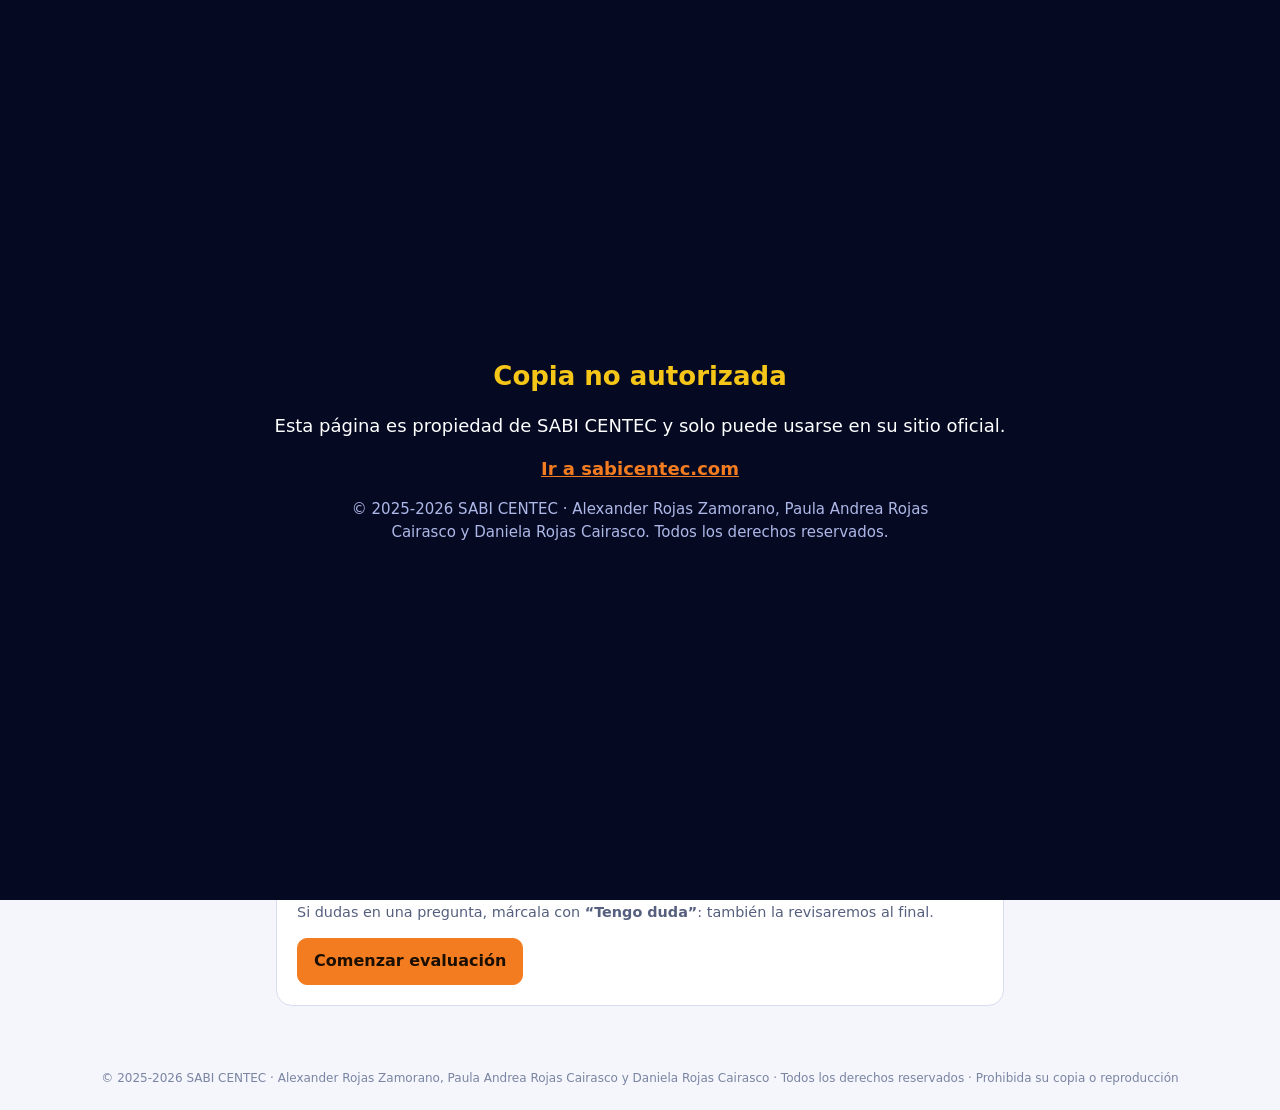
==== commit 543a49d8: "Protección y titularidad: licencia propietaria, avisos de derechos y anti-copia - LICENSE propietari" ====
--- a/index.html
+++ b/index.html
@@ -1,5 +1,20 @@
 <!doctype html>
-<html lang="es"><head><meta charset="utf-8"><meta name="viewport" content="width=device-width,initial-scale=1,viewport-fit=cover"></head><body>
+<!--
+  SABI CENTEC · https://sabicentec.com
+  © 2025-2026 SABI CENTEC. Titulares: Alexander Rojas Zamorano, Paula Andrea Rojas Cairasco y Daniela Rojas Cairasco.
+  Obra protegida. Todos los derechos reservados. Prohibida su copia, reproducción,
+  modificación o republicación total o parcial sin autorización escrita
+  (Ley 23 de 1982, Decisión Andina 351 de 1993). Ver LICENSE.
+-->
+<html lang="es"><head><meta charset="utf-8"><meta name="viewport" content="width=device-width,initial-scale=1,viewport-fit=cover">
+<meta name="author" content="Alexander Rojas Zamorano, Paula Andrea Rojas Cairasco y Daniela Rojas Cairasco">
+<meta name="copyright" content="© 2025-2026 SABI CENTEC · Alexander Rojas Zamorano, Paula Andrea Rojas Cairasco y Daniela Rojas Cairasco. Todos los derechos reservados.">
+<meta name="rights" content="Obra protegida · Prohibida su copia o reproducción sin autorización escrita">
+<meta name="robots" content="noai, noimageai">
+<meta property="og:site_name" content="SABI CENTEC">
+<script type="application/ld+json">{"@context": "https://schema.org", "@type": "WebSite", "name": "SABI Ruta del Error", "url": "https://saber.sabicentec.com", "copyrightYear": 2026, "copyrightNotice": "© 2025-2026 SABI CENTEC. Todos los derechos reservados.", "license": "https://sabicentec.com/LICENSE", "copyrightHolder": [{"@type": "Organization", "name": "SABI CENTEC", "url": "https://sabicentec.com"}, {"@type": "Person", "name": "Alexander Rojas Zamorano"}, {"@type": "Person", "name": "Paula Andrea Rojas Cairasco"}, {"@type": "Person", "name": "Daniela Rojas Cairasco"}], "author": [{"@type": "Person", "name": "Alexander Rojas Zamorano"}, {"@type": "Person", "name": "Paula Andrea Rojas Cairasco"}, {"@type": "Person", "name": "Daniela Rojas Cairasco"}], "publisher": {"@type": "Organization", "name": "SABI CENTEC", "url": "https://sabicentec.com"}}</script>
+<script src="assets/sabi-proteccion.js"></script>
+</head><body>
 <title>SABI Ruta del Error</title>
 <meta name="claude:viewport-fit-sides" content="cover">
 <style>
@@ -477,4 +492,6 @@
 })();
 </script>
 
+<script src="https://superacion.sabicentec.com/sabi-puerta.js" data-rol="estudiante" data-texto="Practicar con SABI" defer></script>
+<div class="sabi-derechos" style="font-size:12px;color:#7a84a3;text-align:center;padding:16px 16px calc(16px + env(safe-area-inset-bottom,0px));line-height:1.4">© 2025-2026 SABI CENTEC · Alexander Rojas Zamorano, Paula Andrea Rojas Cairasco y Daniela Rojas Cairasco · Todos los derechos reservados · Prohibida su copia o reproducción</div>
 </body></html>
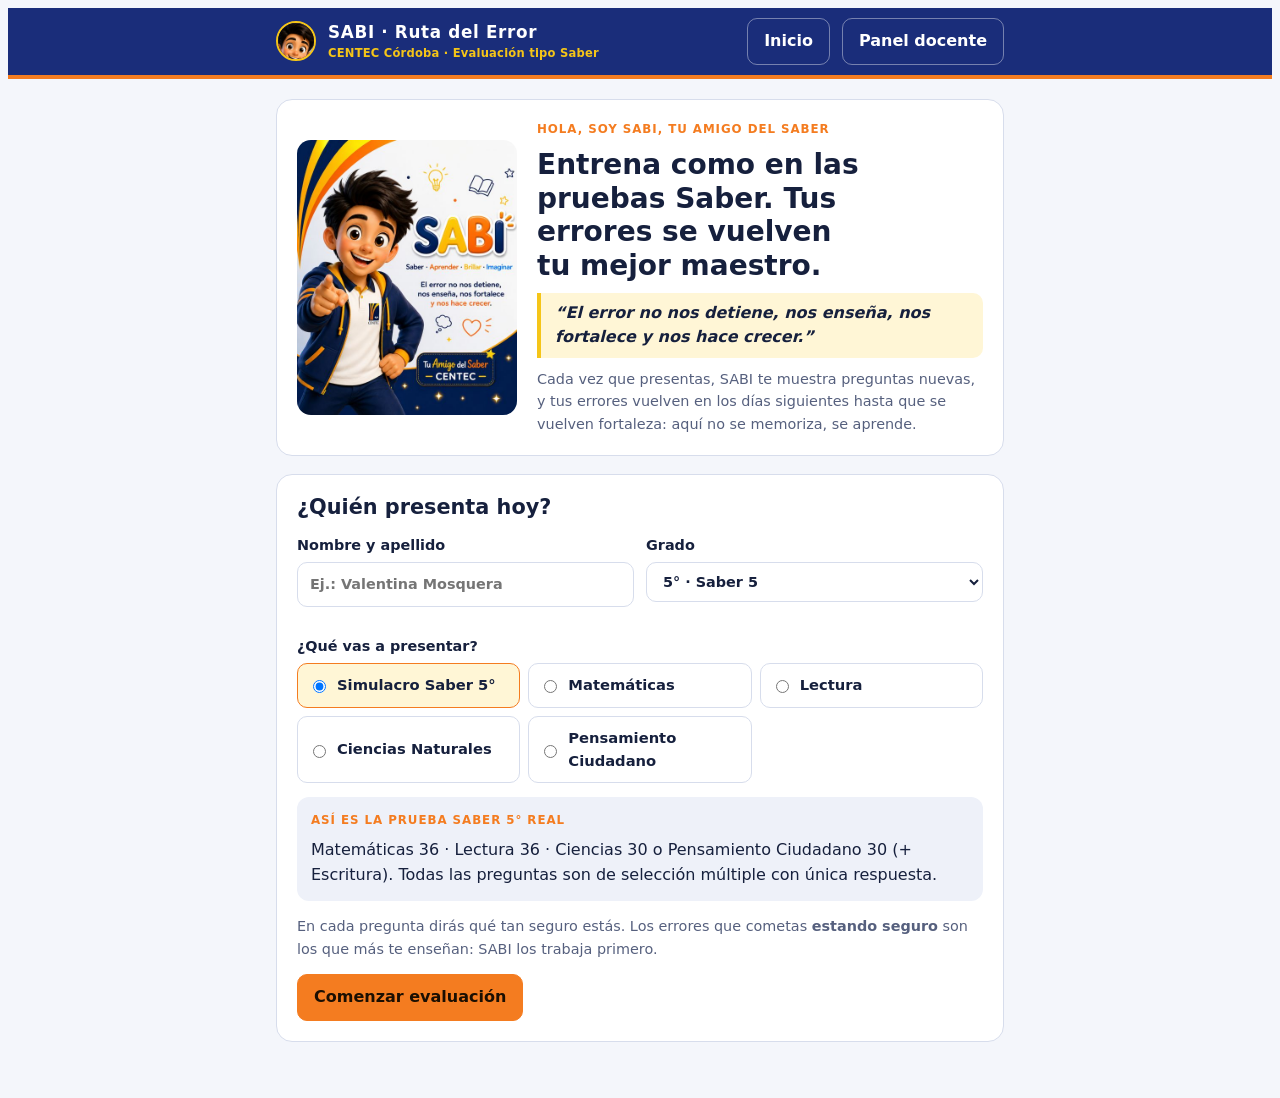
==== commit 8dbf8df5: "Ruta del Error v2 (en curso): repaso espaciado, certeza, segundo intento, niveles de pensamiento y l" ====
--- a/index.html
+++ b/index.html
@@ -1,21 +1,9 @@
 <!doctype html>
-<!--
-  SABI CENTEC · https://sabicentec.com
-  © 2025-2026 SABI CENTEC. Titulares: Alexander Rojas Zamorano, Paula Andrea Rojas Cairasco y Daniela Rojas Cairasco.
-  Obra protegida. Todos los derechos reservados. Prohibida su copia, reproducción,
-  modificación o republicación total o parcial sin autorización escrita
-  (Ley 23 de 1982, Decisión Andina 351 de 1993). Ver LICENSE.
--->
 <html lang="es"><head><meta charset="utf-8"><meta name="viewport" content="width=device-width,initial-scale=1,viewport-fit=cover">
-<meta name="author" content="Alexander Rojas Zamorano, Paula Andrea Rojas Cairasco y Daniela Rojas Cairasco">
-<meta name="copyright" content="© 2025-2026 SABI CENTEC · Alexander Rojas Zamorano, Paula Andrea Rojas Cairasco y Daniela Rojas Cairasco. Todos los derechos reservados.">
-<meta name="rights" content="Obra protegida · Prohibida su copia o reproducción sin autorización escrita">
-<meta name="robots" content="noai, noimageai">
-<meta property="og:site_name" content="SABI CENTEC">
-<script type="application/ld+json">{"@context": "https://schema.org", "@type": "WebSite", "name": "SABI Ruta del Error", "url": "https://saber.sabicentec.com", "copyrightYear": 2026, "copyrightNotice": "© 2025-2026 SABI CENTEC. Todos los derechos reservados.", "license": "https://sabicentec.com/LICENSE", "copyrightHolder": [{"@type": "Organization", "name": "SABI CENTEC", "url": "https://sabicentec.com"}, {"@type": "Person", "name": "Alexander Rojas Zamorano"}, {"@type": "Person", "name": "Paula Andrea Rojas Cairasco"}, {"@type": "Person", "name": "Daniela Rojas Cairasco"}], "author": [{"@type": "Person", "name": "Alexander Rojas Zamorano"}, {"@type": "Person", "name": "Paula Andrea Rojas Cairasco"}, {"@type": "Person", "name": "Daniela Rojas Cairasco"}], "publisher": {"@type": "Organization", "name": "SABI CENTEC", "url": "https://sabicentec.com"}}</script>
-<script src="assets/sabi-proteccion.js"></script>
-</head><body>
 <title>SABI Ruta del Error</title>
+<meta name="description" content="Evaluaciones tipo Saber de 3° a 11° con Ruta del Error y repaso espaciado. Colegio CENTEC Córdoba, Cali.">
+<meta name="theme-color" content="#1A2D7A">
+<link rel="icon" href="/preicfes/favicon.ico">
 <meta name="claude:viewport-fit-sides" content="cover">
 <style>
 /* Layout: una columna de trabajo (máx. 760px) con barra superior institucional; tarjetas solo para la pregunta y los pasos de la Ruta */
@@ -133,8 +121,42 @@
 th{font-size:.74rem;text-transform:uppercase;letter-spacing:.06em;color:var(--muted)}
 .toast{position:fixed;left:50%;transform:translateX(-50%);bottom:calc(16px + env(safe-area-inset-bottom,0px));background:var(--navy-ink);color:#fff;padding:10px 16px;border-radius:10px;font-weight:700;z-index:9}
 @media (prefers-reduced-motion:no-preference){.pop{animation:pop .45s ease}@keyframes pop{0%{transform:scale(.96);opacity:.6}100%{transform:none;opacity:1}}}
+/* --- v2: tablas, gráficas, certeza, repaso espaciado, pensamiento --- */
+caption{font-weight:800;text-align:left;padding:6px 0;caption-side:top}
+.chartwrap{margin:0;display:flex;flex-direction:column;gap:6px}
+.chart{width:100%;height:auto;color:var(--fg);background:var(--surface-2);border-radius:12px}
+.chart text{fill:currentColor;font-size:11px;font-family:var(--font)}
+.chart .ct{font-weight:800;font-size:13px}
+.chart .gl{stroke:var(--line);stroke-width:1}
+.chart .ax{stroke:var(--muted);stroke-width:1.2}
+.legend{display:flex;gap:14px;flex-wrap:wrap;font-size:.85rem}
+.legend i{display:inline-block;width:12px;height:12px;border-radius:3px;margin-right:6px;vertical-align:-1px}
+.cert{display:flex;flex-direction:column;gap:6px}
+.cert .seg{display:grid;grid-template-columns:repeat(3,1fr);gap:6px}
+.cert .seg label{display:flex;align-items:center;justify-content:center;gap:6px;border:1px solid var(--line);border-radius:10px;padding:8px 6px;cursor:pointer;font-weight:800;font-size:.88rem;text-align:center}
+.cert .seg input{position:absolute;opacity:0;pointer-events:none}
+.cert .seg label:has(input:checked){border-color:var(--orange);background:var(--warn-bg)}
+.cert .seg label:focus-within{outline:3px solid var(--gold);outline-offset:2px}
+.chip.rep{background:var(--gold);color:#1b0f02;border-color:var(--gold)}
+.chip.rev{background:transparent;border-style:dashed}
+.chip.pen{background:var(--surface);color:var(--navy);border-color:var(--navy)}
+:root[data-theme="dark"] .chip.pen{color:var(--accent);border-color:var(--accent)}
+@media (prefers-color-scheme:dark){:root:not([data-theme="light"]) .chip.pen{color:var(--accent);border-color:var(--accent)}}
+.dots button.rep{border-color:var(--gold);border-width:2px}
+.st.c{background:var(--gold);color:#1b0f02}
+.kpis{display:grid;grid-template-columns:repeat(3,1fr);gap:10px}
+@media (max-width:560px){.kpis{grid-template-columns:1fr}}
+.kpi{background:var(--surface-2);border-radius:12px;padding:12px;display:flex;flex-direction:column;gap:2px}
+.kpi b{font-size:1.5rem;font-variant-numeric:tabular-nums;line-height:1.1}
+.kpi span{font-size:.82rem;color:var(--muted);font-weight:700}
+.ladder{display:flex;flex-direction:column;gap:4px;font-size:.88rem}
+.ladder div{display:grid;grid-template-columns:110px 1fr;gap:8px}
+.sr{position:absolute;width:1px;height:1px;overflow:hidden;clip:rect(0 0 0 0)}
+label.opt,.cert .seg label{position:relative}
+input[type=radio],input[type=checkbox]{width:auto}
+label.opt input,.cert .seg input{top:0;left:0;width:1px;height:1px}
 </style>
-
+</head><body>
 <header class="top"><div class="in">
   <img class="face" id="hdrFace" alt="" width="40" height="40">
   <div class="brand">SABI · Ruta del Error<small>CENTEC Córdoba · Evaluación tipo Saber</small></div>
@@ -145,21 +167,31 @@
 <main id="app"></main>
 <div id="toast" class="toast" hidden></div>
 
-<script type="application/json" id="bank">[{"id":"MAT-3-1","area":"matematicas","grado":3,"competencia":"Planteamiento y resolución de problemas","componente":"Numérico-variacional","nivel":"Satisfactorio","dba":"DBA (v.2) Matemáticas 3°: resuelve problemas aditivos de composición y transformación con números naturales en situaciones de compra y venta.","lineamiento":"Pensamiento numérico y sistemas numéricos (Lineamientos Curriculares MEN 1998). EBC 1°–3°: resuelvo problemas de adición y sustracción en situaciones cotidianas.","afirmacion":"El estudiante resuelve problemas que requieren combinar suma, multiplicación sencilla y resta con dinero.","evidencia":"Calcula el total de una compra y el vuelto a partir de precios y un billete dado.","contexto":"En la tienda de doña Marta, en el barrio Ciudad Córdoba, un pan cuesta $500 y una bolsa de leche cuesta $3.200.","enunciado":"Sofía compra 2 panes y 1 bolsa de leche. Paga con un billete de $5.000. ¿Cuánto dinero le devuelven?","opciones":{"A":"$1.800","B":"$800","C":"$4.200","D":"$1.300"},"correcta":"B","errores":{"A":{"error":"Olvidar parte de la compra","porque":"Elegiste $1.800 porque probablemente restaste solo la leche ($5.000 − $3.200) y olvidaste los panes.","pregunta_guia":"¿Qué cosas se llevó Sofía en total? ¿Las pagaste todas?","aprende":"Primero suma TODO lo que se compra y luego réstalo del billete."},"C":{"error":"Confundir total con vuelto","porque":"Elegiste $4.200 porque probablemente calculaste lo que cuesta la compra, pero no lo que le devuelven.","pregunta_guia":"¿La pregunta pide cuánto gasta o cuánto le devuelven?","aprende":"El vuelto es lo que pagas menos lo que cuesta: $5.000 − $4.200."},"D":{"error":"Contar un solo pan","porque":"Elegiste $1.300 porque probablemente sumaste un solo pan ($500 + $3.200 = $3.700).","pregunta_guia":"¿Cuántos panes compró Sofía? ¿Cuánto cuestan juntos?","aprende":"2 panes cuestan 2 × $500 = $1.000, no $500."}},"explicacion":"Paso 1: 2 panes = 2 × $500 = $1.000. Paso 2: total = $1.000 + $3.200 = $4.200. Paso 3: vuelto = $5.000 − $4.200 = $800.","tip":"Lee dos veces: ¿te piden el total o el vuelto?","truco":"Compra → Suma → Resta del billete (C-S-R).","temas":["suma","resta","dinero"],"gemela":{"enunciado":"Juan compra 3 bananos de $400 cada uno y una arepa de $1.500. Paga con $5.000. ¿Cuánto le devuelven?","opciones":{"A":"$3.100","B":"$2.700","C":"$2.300","D":"$3.500"},"correcta":"C","explicacion":"3 × $400 = $1.200; $1.200 + $1.500 = $2.700; $5.000 − $2.700 = $2.300."}},{"id":"MAT-3-2","area":"matematicas","grado":3,"competencia":"Razonamiento y argumentación","componente":"Numérico-variacional","nivel":"Avanzado","dba":"DBA (v.2) Matemáticas 3°: resuelve problemas multiplicativos y de repartición con números naturales, describiendo la estrategia usada.","lineamiento":"Pensamiento numérico y pensamiento variacional (Lineamientos Curriculares MEN 1998). EBC 1°–3°: describo e interpreto variaciones y regularidades en secuencias numéricas.","afirmacion":"El estudiante planea un ahorro considerando lo que ya tiene y una cantidad fija periódica.","evidencia":"Determina cuántas semanas de ahorro faltan para alcanzar una meta.","contexto":"Tomás quiere comprar un balón de $13.000. Ya tiene $4.000 en su alcancía y ahorra $1.500 cada semana.","enunciado":"¿Cuántas semanas más necesita ahorrar Tomás para completar exactamente el dinero del balón?","opciones":{"A":"6 semanas","B":"9 semanas","C":"8 semanas","D":"5 semanas"},"correcta":"A","errores":{"B":{"error":"Confundir dinero con semanas","porque":"Elegiste 9 porque probablemente calculaste que faltan $9.000 y pensaste que eran 9 semanas.","pregunta_guia":"¿Cuánto ahorra Tomás por semana: $1.000 o $1.500?","aprende":"Lo que falta ($9.000) se divide entre lo que ahorra cada semana ($1.500)."},"C":{"error":"Ignorar el dinero ahorrado","porque":"Elegiste 8 porque probablemente dividiste $13.000 entre $1.500 sin tener en cuenta los $4.000 que ya tiene.","pregunta_guia":"¿Tomás empieza desde cero o ya tiene algo en la alcancía?","aprende":"Primero resta lo que ya tienes: $13.000 − $4.000 = $9.000."},"D":{"error":"Detenerse antes de la meta","porque":"Elegiste 5 porque probablemente contaste mal: con 5 semanas Tomás tendría $4.000 + $7.500 = $11.500.","pregunta_guia":"Si sumas 5 veces $1.500 a $4.000, ¿llegas a $13.000?","aprende":"Comprueba tu respuesta sumando: $4.000 + 6 × $1.500 = $13.000."}},"explicacion":"Paso 1: falta $13.000 − $4.000 = $9.000. Paso 2: $9.000 ÷ $1.500 = 6. Paso 3: comprobación: $4.000 + 6 × $1.500 = $13.000.","tip":"Ahorrar un poco cada semana te lleva a tu meta. ¡Planéalo!","truco":"Meta − lo que tengo = lo que falta; lo que falta ÷ ahorro semanal = semanas.","temas":["ahorro","división","educación financiera"],"gemela":{"enunciado":"Valentina tiene $2.000 y ahorra $2.000 cada semana. Quiere un libro de $12.000. ¿Cuántas semanas más debe ahorrar?","opciones":{"A":"6 semanas","B":"10 semanas","C":"4 semanas","D":"5 semanas"},"correcta":"D","explicacion":"Falta $12.000 − $2.000 = $10.000; $10.000 ÷ $2.000 = 5 semanas."}},{"id":"MAT-4-1","area":"matematicas","grado":4,"competencia":"Planteamiento y resolución de problemas","componente":"Geométrico-métrico","nivel":"Satisfactorio","dba":"DBA (v.2) Matemáticas 4°: diferencia y calcula perímetro y área de figuras planas en situaciones reales.","lineamiento":"Pensamiento métrico y sistemas de medidas (Lineamientos Curriculares MEN 1998). EBC 4°–5°: diferencio y uso perímetro y área en problemas de medición.","afirmacion":"El estudiante calcula el perímetro de un rectángulo en un contexto real.","evidencia":"Suma las longitudes de los cuatro lados de una figura rectangular.","contexto":"Don Jairo tiene una huerta rectangular en su patio de 8 m de largo y 5 m de ancho.","enunciado":"Él quiere poner una cinta por todo el borde de la huerta. ¿Cuántos metros de cinta necesita?","opciones":{"A":"13 m","B":"40 m","C":"26 m","D":"21 m"},"correcta":"C","errores":{"A":{"error":"Sumar solo dos lados","porque":"Elegiste 13 m porque probablemente sumaste 8 + 5 y olvidaste los otros dos lados.","pregunta_guia":"¿Cuántos lados tiene un rectángulo?","aprende":"El rectángulo tiene 4 lados: 8 + 5 + 8 + 5."},"B":{"error":"Confundir perímetro con área","porque":"Elegiste 40 m porque probablemente multiplicaste 8 × 5, que es el área (lo de adentro).","pregunta_guia":"¿La cinta va por el borde o cubre todo el piso?","aprende":"El borde es el perímetro (se suma); el área es la superficie (se multiplica)."},"D":{"error":"Olvidar un lado","porque":"Elegiste 21 m porque probablemente sumaste solo tres lados (8 + 8 + 5).","pregunta_guia":"Recorre la huerta con el dedo: ¿cuántos lados tocaste?","aprende":"Repasa los 4 lados uno por uno antes de sumar."}},"explicacion":"Paso 1: el perímetro es la suma de los 4 lados. Paso 2: 8 + 5 + 8 + 5 = 26. Paso 3: necesita 26 m de cinta.","tip":"Borde = perímetro; relleno = área.","truco":"Perímetro: 2 × (largo + ancho).","temas":["perímetro","rectángulo","medición"],"gemela":{"enunciado":"Un mural rectangular mide 7 m de largo y 4 m de ancho. ¿Cuántos metros de marco necesita por todo el borde?","opciones":{"A":"11 m","B":"28 m","C":"18 m","D":"22 m"},"correcta":"D","explicacion":"2 × (7 + 4) = 2 × 11 = 22 m."}},{"id":"MAT-4-2","area":"matematicas","grado":4,"competencia":"Razonamiento y argumentación","componente":"Numérico-variacional","nivel":"Avanzado","dba":"DBA (v.2) Matemáticas 4°: interpreta las fracciones como operador y las usa para resolver problemas.","lineamiento":"Pensamiento numérico y sistemas numéricos (Lineamientos Curriculares MEN 1998). EBC 4°–5°: interpreto las fracciones en diferentes contextos (parte-todo, operador).","afirmacion":"El estudiante usa una fracción como operador y razona sobre la parte complementaria.","evidencia":"Calcula la fracción de una cantidad y la resta del total.","contexto":"En un bus del MIO van 24 pasajeros. Los 3/8 de ellos van sentados y el resto va de pie.","enunciado":"¿Cuántos pasajeros van de pie?","opciones":{"A":"9","B":"15","C":"21","D":"8"},"correcta":"B","errores":{"A":{"error":"Responder la parte contraria","porque":"Elegiste 9 porque calculaste bien los que van sentados, pero la pregunta pide los que van de pie.","pregunta_guia":"¿Los 3/8 son los que van sentados o de pie?","aprende":"Si 9 van sentados, los de pie son 24 − 9."},"C":{"error":"Restar el numerador","porque":"Elegiste 21 porque probablemente hiciste 24 − 3, usando el 3 de la fracción como si fueran 3 personas.","pregunta_guia":"¿3/8 de 24 es lo mismo que 3 personas?","aprende":"3/8 de 24 = (24 ÷ 8) × 3 = 9 personas."},"D":{"error":"Dividir por el numerador","porque":"Elegiste 8 porque probablemente dividiste 24 ÷ 3.","pregunta_guia":"¿En cuántas partes iguales se divide el grupo según la fracción 3/8?","aprende":"El denominador (8) dice en cuántas partes se reparte; el numerador (3) cuántas se toman."}},"explicacion":"Paso 1: 24 ÷ 8 = 3 (cada octavo son 3 personas). Paso 2: sentados = 3 × 3 = 9. Paso 3: de pie = 24 − 9 = 15. (También: de pie son 5/8 de 24 = 15).","tip":"Lee bien de qué grupo te preguntan.","truco":"Fracción de un número: divide por el de abajo, multiplica por el de arriba.","temas":["fracciones","fracción como operador"],"gemela":{"enunciado":"En un salón hay 30 estudiantes; 2/5 traen almuerzo de casa. ¿Cuántos NO traen almuerzo?","opciones":{"A":"12","B":"28","C":"18","D":"6"},"correcta":"C","explicacion":"30 ÷ 5 = 6; 6 × 2 = 12 traen; 30 − 12 = 18 no traen."}},{"id":"MAT-5-1","area":"matematicas","grado":5,"competencia":"Comunicación, modelación y representación","componente":"Aleatorio","nivel":"Satisfactorio","dba":"DBA (v.2) Matemáticas 5°: lee e interpreta información presentada en tablas y gráficos para responder preguntas sobre los datos.","lineamiento":"Pensamiento aleatorio y sistemas de datos (Lineamientos Curriculares MEN 1998). EBC 4°–5°: interpreto información presentada en tablas y gráficas.","afirmacion":"El estudiante compara datos de una tabla identificando el mayor y el menor valor.","evidencia":"Calcula la diferencia entre el dato máximo y el mínimo.","contexto":"Jugos vendidos en la tienda de doña Rosa: Lunes 12 | Martes 18 | Miércoles 15 | Jueves 9 | Viernes 21.","enunciado":"¿Cuántos jugos más se vendieron el día de mayor venta que el día de menor venta?","opciones":{"A":"12","B":"30","C":"6","D":"9"},"correcta":"A","errores":{"B":{"error":"Sumar en vez de comparar","porque":"Elegiste 30 porque probablemente sumaste 21 + 9.","pregunta_guia":"Cuando preguntan '¿cuántos más?', ¿se suma o se resta?","aprende":"'Cuántos más' es una comparación: se resta el mayor menos el menor."},"C":{"error":"Elegir mal el menor","porque":"Elegiste 6 porque probablemente restaste 21 − 15 y no buscaste el valor más pequeño.","pregunta_guia":"Revisa toda la tabla: ¿cuál es el número más pequeño?","aprende":"El menor dato es 9 (jueves), no 15."},"D":{"error":"Dar solo un dato","porque":"Elegiste 9 porque probablemente encontraste el día de menor venta pero no hiciste la comparación.","pregunta_guia":"¿El 9 responde 'cuántos más' o 'cuántos se vendieron el jueves'?","aprende":"Encontrar el mayor y el menor es el inicio; luego hay que restarlos."}},"explicacion":"Paso 1: mayor venta = 21 (viernes). Paso 2: menor venta = 9 (jueves). Paso 3: 21 − 9 = 12.","tip":"Señala con el dedo el mayor y el menor antes de calcular.","truco":"'¿Cuántos más?' = grande − pequeño.","temas":["tablas","comparación de datos","resta"],"gemela":{"enunciado":"Lápices vendidos en la papelería: L 7 | M 13 | Mi 10 | J 18 | V 5. ¿Cuántos más se vendieron el día de mayor venta que el de menor venta?","opciones":{"A":"23","B":"13","C":"5","D":"8"},"correcta":"B","explicacion":"Mayor 18, menor 5; 18 − 5 = 13."}},{"id":"MAT-5-2","area":"matematicas","grado":5,"competencia":"Planteamiento y resolución de problemas","componente":"Numérico-variacional","nivel":"Avanzado","dba":"DBA (v.2) Matemáticas 5°: interpreta y utiliza porcentajes en situaciones de compra, como descuentos.","lineamiento":"Pensamiento numérico y sistemas numéricos (Lineamientos Curriculares MEN 1998). EBC 4°–5°: uso diversas estrategias de cálculo para resolver problemas con porcentajes y fracciones.","afirmacion":"El estudiante calcula el precio final de un artículo con descuento porcentual.","evidencia":"Halla el valor del descuento y lo resta del precio original.","contexto":"En un almacén del centro de Cali una camiseta del Deportivo Cali cuesta $36.000 y tiene 25% de descuento.","enunciado":"¿Cuánto se paga por la camiseta con el descuento?","opciones":{"A":"$9.000","B":"$11.000","C":"$45.000","D":"$27.000"},"correcta":"D","errores":{"A":{"error":"Dar el descuento como precio","porque":"Elegiste $9.000 porque calculaste bien el 25%, pero ese es el ahorro, no lo que pagas.","pregunta_guia":"¿Los $9.000 son lo que pagas o lo que te rebajan?","aprende":"Precio final = precio − descuento = $36.000 − $9.000."},"B":{"error":"Confundir 25% con $25.000","porque":"Elegiste $11.000 porque probablemente restaste $25.000 como si el 25% fueran 25 mil pesos.","pregunta_guia":"¿25% significa 25 de cada 100 o 25.000 pesos?","aprende":"25% es la cuarta parte: $36.000 ÷ 4 = $9.000."},"C":{"error":"Sumar el descuento","porque":"Elegiste $45.000 porque probablemente sumaste el 25% en lugar de restarlo.","pregunta_guia":"Con un descuento, ¿pagas más o menos?","aprende":"Un descuento siempre se resta; un recargo o IVA se suma."}},"explicacion":"Paso 1: 25% = 1/4. Paso 2: descuento = $36.000 ÷ 4 = $9.000. Paso 3: precio final = $36.000 − $9.000 = $27.000.","tip":"Antes de comprar, calcula cuánto ahorras de verdad.","truco":"25% = ÷4; 50% = ÷2; 10% = ÷10.","temas":["porcentaje","descuento","educación financiera"],"gemela":{"enunciado":"Unos tenis cuestan $80.000 y tienen 20% de descuento. ¿Cuánto se paga?","opciones":{"A":"$64.000","B":"$16.000","C":"$60.000","D":"$96.000"},"correcta":"A","explicacion":"20% de 80.000 = 16.000; 80.000 − 16.000 = $64.000."}},{"id":"MAT-6-1","area":"matematicas","grado":6,"competencia":"Planteamiento y resolución de problemas","componente":"Numérico-variacional","nivel":"Satisfactorio","dba":"DBA (v.2) Matemáticas 6°: utiliza razones y proporciones para resolver problemas de variación proporcional directa.","lineamiento":"Pensamiento numérico y pensamiento variacional (Lineamientos Curriculares MEN 1998). EBC 6°–7°: resuelvo problemas con proporcionalidad directa.","afirmacion":"El estudiante reconoce una relación de proporcionalidad directa y la aplica.","evidencia":"Escala las cantidades de una receta multiplicando por el mismo factor.","contexto":"Una receta de champús para 4 personas lleva 250 g de maíz pelado.","enunciado":"Si se quiere preparar champús para 12 personas, ¿cuántos gramos de maíz se necesitan?","opciones":{"A":"500 g","B":"750 g","C":"3.000 g","D":"258 g"},"correcta":"B","errores":{"A":{"error":"Duplicar en vez de triplicar","porque":"Elegiste 500 g porque probablemente pensaste que 12 personas es el doble de 4.","pregunta_guia":"¿Cuántas veces cabe 4 en 12?","aprende":"12 ÷ 4 = 3, así que todo se multiplica por 3."},"C":{"error":"Multiplicar por el total de personas","porque":"Elegiste 3.000 g porque probablemente multiplicaste 250 × 12, como si 250 g fueran para una sola persona.","pregunta_guia":"¿Los 250 g alcanzan para 1 persona o para 4?","aprende":"Primero halla el factor (12 ÷ 4 = 3) o la cantidad por persona (250 ÷ 4)."},"D":{"error":"Pensamiento aditivo","porque":"Elegiste 258 g porque probablemente sumaste la diferencia de personas (8) a los gramos.","pregunta_guia":"Si triplicas las personas, ¿basta con añadir 8 gramos?","aprende":"En proporción directa se multiplica, no se suma la diferencia."}},"explicacion":"Paso 1: factor = 12 ÷ 4 = 3. Paso 2: 250 g × 3 = 750 g.","tip":"Pregúntate: ¿cuántas veces más?","truco":"Proporción directa: lo que hagas a un lado, házselo al otro.","temas":["proporcionalidad directa","razones"],"gemela":{"enunciado":"Para 3 vasos de lulada se usan 6 lulos. ¿Cuántos lulos se necesitan para 9 vasos?","opciones":{"A":"12","B":"54","C":"18","D":"15"},"correcta":"C","explicacion":"9 ÷ 3 = 3; 6 × 3 = 18 lulos."}},{"id":"MAT-6-2","area":"matematicas","grado":6,"competencia":"Razonamiento y argumentación","componente":"Geométrico-métrico","nivel":"Avanzado","dba":"DBA (v.2) Matemáticas 6°: calcula volúmenes de prismas y relaciona las dimensiones de cuerpos geométricos.","lineamiento":"Pensamiento métrico y espacial (Lineamientos Curriculares MEN 1998). EBC 6°–7°: resuelvo problemas que involucran volumen de prismas.","afirmacion":"El estudiante razona sobre cómo encajan cubos en una caja usando las tres dimensiones.","evidencia":"Divide cada dimensión entre la arista del cubo y multiplica los resultados.","contexto":"Una empresa de empaques de Cali fabrica cajas de cartón de 20 cm de largo, 10 cm de ancho y 5 cm de alto.","enunciado":"¿Cuántos cubos de 5 cm de arista caben exactamente dentro de una caja?","opciones":{"A":"8","B":"40","C":"1.000","D":"7"},"correcta":"A","errores":{"B":{"error":"Usar el área de la cara","porque":"Elegiste 40 porque probablemente dividiste el volumen (1.000) entre 25, el área de una cara del cubo.","pregunta_guia":"¿El cubo ocupa un área o un volumen?","aprende":"Volumen del cubo = 5 × 5 × 5 = 125 cm³; 1.000 ÷ 125 = 8."},"C":{"error":"Dar el volumen de la caja","porque":"Elegiste 1.000 porque calculaste el volumen de la caja en cm³, pero no cuántos cubos caben.","pregunta_guia":"¿1.000 son cubitos de 1 cm o de 5 cm?","aprende":"Divide el volumen de la caja entre el volumen de cada cubo."},"D":{"error":"Sumar en vez de multiplicar","porque":"Elegiste 7 porque probablemente sumaste 4 + 2 + 1.","pregunta_guia":"Si hay 4 cubos a lo largo y 2 filas, ¿cuántos hay en el piso?","aprende":"Las capas se multiplican: largo × ancho × alto."}},"explicacion":"Paso 1: a lo largo caben 20 ÷ 5 = 4. Paso 2: a lo ancho 10 ÷ 5 = 2. Paso 3: a lo alto 5 ÷ 5 = 1. Paso 4: 4 × 2 × 1 = 8 cubos.","tip":"Imagina las capas de cubos.","truco":"Cubos en caja = (L÷a) × (A÷a) × (H÷a).","temas":["volumen","prismas","cubos"],"gemela":{"enunciado":"Una caja mide 40 cm × 20 cm × 20 cm. ¿Cuántos cubos de 10 cm de arista caben exactamente?","opciones":{"A":"160","B":"8","C":"16.000","D":"16"},"correcta":"D","explicacion":"40÷10 = 4, 20÷10 = 2, 20÷10 = 2; 4 × 2 × 2 = 16."}},{"id":"MAT-7-1","area":"matematicas","grado":7,"competencia":"Comunicación, modelación y representación","componente":"Numérico-variacional","nivel":"Satisfactorio","dba":"DBA (v.2) Matemáticas 7°: comprende y resuelve problemas con números enteros en contextos de temperatura, altura y dinero.","lineamiento":"Pensamiento numérico y sistemas numéricos (Lineamientos Curriculares MEN 1998). EBC 6°–7°: resuelvo problemas utilizando números enteros y sus operaciones.","afirmacion":"El estudiante interpreta la diferencia entre un número positivo y uno negativo.","evidencia":"Calcula la variación de temperatura entre valores de distinto signo.","contexto":"A las 2:00 p. m. la temperatura en Cali es 30 °C. Esa madrugada, en la parte alta del Parque Nacional Natural Los Nevados, se registró −4 °C.","enunciado":"¿Cuántos grados de diferencia hay entre las dos temperaturas?","opciones":{"A":"26 °C","B":"34 °C","C":"−34 °C","D":"30 °C"},"correcta":"B","errores":{"A":{"error":"Ignorar el signo negativo","porque":"Elegiste 26 °C porque probablemente restaste 30 − 4 como si −4 fuera positivo.","pregunta_guia":"En un termómetro, ¿cuántos grados hay de −4 a 0 y de 0 a 30?","aprende":"30 − (−4) = 30 + 4 = 34."},"C":{"error":"Diferencia negativa","porque":"Elegiste −34 °C porque probablemente restaste en el orden −4 − 30.","pregunta_guia":"¿Una distancia o diferencia de grados puede ser negativa?","aprende":"La diferencia se toma del mayor menos el menor, y es positiva."},"D":{"error":"No considerar el bajo cero","porque":"Elegiste 30 °C porque probablemente contaste solo desde 0 hasta 30.","pregunta_guia":"¿El −4 está en 0 o por debajo?","aprende":"Hay que sumar los grados bajo cero: 4 + 30."}},"explicacion":"Paso 1: diferencia = mayor − menor = 30 − (−4). Paso 2: restar un negativo es sumar: 30 + 4. Paso 3: 34 °C.","tip":"Dibuja una recta numérica vertical como un termómetro.","truco":"Menos por menos, más: −(−4) = +4.","temas":["números enteros","resta de enteros"],"gemela":{"enunciado":"Un buzo está a −18 m y un pelícano vuela a 25 m sobre el mar. ¿Qué distancia vertical los separa?","opciones":{"A":"43 m","B":"7 m","C":"−43 m","D":"25 m"},"correcta":"A","explicacion":"25 − (−18) = 25 + 18 = 43 m."}},{"id":"MAT-7-2","area":"matematicas","grado":7,"competencia":"Planteamiento y resolución de problemas","componente":"Numérico-variacional","nivel":"Avanzado","dba":"DBA (v.2) Matemáticas 7°: plantea y resuelve problemas con porcentajes, incluyendo interés simple.","lineamiento":"Pensamiento numérico y variacional (Lineamientos Curriculares MEN 1998). EBC 6°–7°: resuelvo problemas con porcentajes y proporcionalidad en contextos económicos.","afirmacion":"El estudiante calcula el monto final de un ahorro con interés simple.","evidencia":"Calcula el interés por varios años y lo suma al capital.","contexto":"Camila deposita $800.000 en una cuenta de ahorros que paga 6% de interés simple anual.","enunciado":"¿Cuánto dinero tendrá Camila al final de 3 años, si no retira nada?","opciones":{"A":"$48.000","B":"$144.000","C":"$848.000","D":"$944.000"},"correcta":"D","errores":{"A":{"error":"Interés de un solo año","porque":"Elegiste $48.000 porque calculaste el interés de 1 año, pero no lo multiplicaste por 3 ni lo sumaste.","pregunta_guia":"¿Cuántos años dura el ahorro?","aprende":"Interés simple total = capital × tasa × tiempo."},"B":{"error":"Olvidar el capital","porque":"Elegiste $144.000 porque calculaste bien el interés, pero olvidaste sumar lo que Camila depositó.","pregunta_guia":"¿Camila pierde los $800.000 iniciales?","aprende":"Monto final = capital + interés."},"C":{"error":"Contar un solo año","porque":"Elegiste $848.000 porque sumaste el interés de solo un año.","pregunta_guia":"¿Cuánto interés gana en cada uno de los 3 años?","aprende":"Con interés simple se gana lo mismo cada año: $48.000 × 3."}},"explicacion":"Paso 1: interés anual = 6% de $800.000 = $48.000. Paso 2: 3 años = $48.000 × 3 = $144.000. Paso 3: monto = $800.000 + $144.000 = $944.000.","tip":"El interés es el premio por ahorrar; compara tasas antes de elegir banco.","truco":"I = C × r × t; Monto = C + I.","temas":["interés simple","porcentaje","educación financiera"],"gemela":{"enunciado":"Andrés ahorra $500.000 al 4% de interés simple anual durante 5 años. ¿Cuánto tendrá al final?","opciones":{"A":"$600.000","B":"$100.000","C":"$520.000","D":"$608.326"},"correcta":"A","explicacion":"Interés = 500.000 × 0,04 × 5 = 100.000; monto = $600.000."}},{"id":"MAT-8-1","area":"matematicas","grado":8,"competencia":"Comunicación, modelación y representación","componente":"Numérico-variacional","nivel":"Satisfactorio","dba":"DBA (v.2) Matemáticas 8°: usa expresiones algebraicas para modelar situaciones de variación con un valor fijo y uno variable.","lineamiento":"Pensamiento variacional y sistemas algebraicos y analíticos (Lineamientos Curriculares MEN 1998). EBC 8°–9°: construyo expresiones algebraicas que representan situaciones.","afirmacion":"El estudiante traduce una situación de cobro a una expresión algebraica.","evidencia":"Identifica el término fijo y el coeficiente de la variable.","contexto":"Un servicio de domicilios en Cali cobra $3.000 fijos por pedido más $1.200 por cada kilómetro recorrido.","enunciado":"¿Qué expresión representa el costo C de un domicilio de x kilómetros?","opciones":{"A":"C = 4.200x","B":"C = 3.000 + 1.200x","C":"C = 1.200 + 3.000x","D":"C = 3.000 · 1.200x"},"correcta":"B","errores":{"A":{"error":"Unir el fijo con el variable","porque":"Elegiste 4.200x porque probablemente sumaste 3.000 + 1.200 y multiplicaste todo por x.","pregunta_guia":"¿Los $3.000 se cobran una vez o por cada kilómetro?","aprende":"Lo fijo va solo; lo que depende de x va multiplicado por x."},"C":{"error":"Intercambiar los valores","porque":"Elegiste esta opción porque probablemente cambiaste el papel del valor fijo y el valor por km.","pregunta_guia":"¿Cuál valor cambia cuando aumentan los kilómetros?","aprende":"El $1.200 acompaña a x porque se paga por cada km."},"D":{"error":"Multiplicar términos","porque":"Elegiste esta opción porque probablemente creíste que 'más' se representa multiplicando.","pregunta_guia":"Si x = 1, ¿cuánto debería costar? ¿Da eso tu expresión?","aprende":"'Más' es suma: 3.000 + 1.200x. Comprueba con x = 1: $4.200."}},"explicacion":"Paso 1: valor fijo = 3.000. Paso 2: valor variable = 1.200 por cada km = 1.200x. Paso 3: C = 3.000 + 1.200x. Comprobación: x = 2 → 3.000 + 2.400 = $5.400.","tip":"Prueba tu expresión con un valor fácil, como x = 1.","truco":"Costo = fijo + (precio unitario × cantidad).","temas":["expresiones algebraicas","función lineal"],"gemela":{"enunciado":"Un gimnasio cobra $50.000 de inscripción y $80.000 por mes. ¿Qué expresión da el costo C de m meses?","opciones":{"A":"C = 80.000 + 50.000m","B":"C = 130.000m","C":"C = 50.000 · 80.000m","D":"C = 50.000 + 80.000m"},"correcta":"D","explicacion":"Inscripción fija 50.000 + 80.000 por cada mes: C = 50.000 + 80.000m."}},{"id":"MAT-8-2","area":"matematicas","grado":8,"competencia":"Razonamiento y argumentación","componente":"Geométrico-métrico","nivel":"Avanzado","dba":"DBA (v.2) Matemáticas 8°: usa el teorema de Pitágoras para calcular longitudes en situaciones reales.","lineamiento":"Pensamiento espacial y sistemas geométricos (Lineamientos Curriculares MEN 1998). EBC 8°–9°: uso el teorema de Pitágoras para resolver problemas.","afirmacion":"El estudiante identifica la hipotenusa y calcula un cateto con el teorema de Pitágoras.","evidencia":"Plantea c² = a² + b² y despeja el cateto desconocido.","contexto":"Un niño eleva una cometa en el Cerro de las Tres Cruces. La cuerda tensa mide 13 m y la cometa está justo encima de un punto que queda a 5 m del niño (en horizontal).","enunciado":"¿A qué altura, respecto a la mano del niño, está la cometa?","opciones":{"A":"12 m","B":"8 m","C":"18 m","D":"13,9 m"},"correcta":"A","errores":{"B":{"error":"Restar lados directamente","porque":"Elegiste 8 m porque probablemente restaste 13 − 5 sin usar cuadrados.","pregunta_guia":"¿El teorema de Pitágoras relaciona los lados o sus cuadrados?","aprende":"Se restan los cuadrados: 13² − 5² = 169 − 25 = 144."},"C":{"error":"Sumar lados","porque":"Elegiste 18 m porque probablemente sumaste 13 + 5.","pregunta_guia":"¿Puede un cateto ser más largo que la hipotenusa?","aprende":"La hipotenusa (la cuerda) siempre es el lado más largo."},"D":{"error":"Tomar la cuerda como cateto","porque":"Elegiste 13,9 m porque probablemente sumaste 13² + 5² y sacaste raíz, como si la cuerda fuera un cateto.","pregunta_guia":"¿Qué lado está frente al ángulo recto?","aprende":"La cuerda es la hipotenusa: h² = 13² − 5²."}},"explicacion":"Paso 1: la cuerda es la hipotenusa (13 m). Paso 2: h² = 13² − 5² = 169 − 25 = 144. Paso 3: h = √144 = 12 m.","tip":"Primero identifica el lado opuesto al ángulo recto.","truco":"Triángulos famosos: 3-4-5, 5-12-13, 6-8-10.","temas":["teorema de Pitágoras","triángulo rectángulo"],"gemela":{"enunciado":"Una rampa sube 6 m de altura y avanza 8 m en horizontal. ¿Cuánto mide la rampa?","opciones":{"A":"14 m","B":"10 m","C":"2 m","D":"5,3 m"},"correcta":"B","explicacion":"r² = 6² + 8² = 36 + 64 = 100; r = 10 m."}},{"id":"MAT-9-1","area":"matematicas","grado":9,"competencia":"Comunicación, modelación y representación","componente":"Numérico-variacional","nivel":"Satisfactorio","dba":"DBA (v.2) Matemáticas 9°: identifica y representa funciones lineales a partir de tablas, reconociendo la pendiente como tasa de cambio.","lineamiento":"Pensamiento variacional y sistemas algebraicos y analíticos (Lineamientos Curriculares MEN 1998). EBC 8°–9°: identifico relaciones entre propiedades de las gráficas y de las ecuaciones de funciones lineales.","afirmacion":"El estudiante pasa de una tabla a la expresión de una función lineal.","evidencia":"Identifica valor inicial y tasa de cambio constante en una tabla.","contexto":"Agua en un tanque de una finca en Pance: t = 0 h → 500 L | t = 1 h → 440 L | t = 2 h → 380 L | t = 3 h → 320 L.","enunciado":"¿Qué expresión relaciona los litros L con el tiempo t en horas?","opciones":{"A":"L = 500 + 60t","B":"L = 440 − 60t","C":"L = 500 − 60t","D":"L = −60 + 500t"},"correcta":"C","errores":{"A":{"error":"Signo de la pendiente","porque":"Elegiste esta opción porque tomaste bien el 60, pero no notaste que el agua disminuye.","pregunta_guia":"Cuando pasa el tiempo, ¿el agua sube o baja?","aprende":"Si la cantidad disminuye, la pendiente es negativa: −60."},"B":{"error":"Valor inicial equivocado","porque":"Elegiste esta opción porque usaste 440 (t = 1) como punto de partida.","pregunta_guia":"¿Cuántos litros hay cuando t = 0?","aprende":"El valor inicial es el de t = 0: 500 L."},"D":{"error":"Intercambiar pendiente e intercepto","porque":"Elegiste esta opción porque probablemente confundiste qué número acompaña a t.","pregunta_guia":"Si reemplazas t = 0, ¿obtienes 500?","aprende":"En L = b + mt, b es el valor inicial y m la tasa de cambio."}},"explicacion":"Paso 1: valor inicial (t = 0) = 500. Paso 2: cada hora cambia 440 − 500 = −60. Paso 3: L = 500 − 60t. Comprobación: t = 3 → 500 − 180 = 320.","tip":"Verifica tu función con dos filas de la tabla.","truco":"y = (inicio) + (cambio por unidad) × x.","temas":["función lineal","pendiente","tablas"],"gemela":{"enunciado":"Batería de un celular: t = 0 h → 100% | 1 h → 85% | 2 h → 70% | 3 h → 55%. ¿Qué expresión da la carga B?","opciones":{"A":"B = 100 − 15t","B":"B = 85 − 15t","C":"B = 100 + 15t","D":"B = 15 − 100t"},"correcta":"A","explicacion":"Inicio 100, baja 15 por hora: B = 100 − 15t."}},{"id":"MAT-9-2","area":"matematicas","grado":9,"competencia":"Razonamiento y argumentación","componente":"Aleatorio","nivel":"Avanzado","dba":"DBA (v.2) Matemáticas 9°: calcula probabilidades de eventos compuestos usando el espacio muestral.","lineamiento":"Pensamiento aleatorio y sistemas de datos (Lineamientos Curriculares MEN 1998). EBC 8°–9°: calculo probabilidad de eventos usando métodos de conteo.","afirmacion":"El estudiante construye el espacio muestral de dos dados y calcula una probabilidad.","evidencia":"Cuenta casos favorables sobre 36 resultados equiprobables.","contexto":"En el parqués se lanzan dos dados. Sacar 'pares' (el mismo número en ambos dados) permite sacar fichas de la cárcel.","enunciado":"¿Cuál es la probabilidad de sacar pares en un lanzamiento?","opciones":{"A":"1/36","B":"1/11","C":"1/2","D":"1/6"},"correcta":"D","errores":{"A":{"error":"Contar un solo par","porque":"Elegiste 1/36 porque probablemente pensaste en un solo par, por ejemplo (6,6).","pregunta_guia":"¿Cuántos pares distintos hay: (1,1), (2,2)...?","aprende":"Hay 6 pares posibles: 6/36 = 1/6."},"B":{"error":"Usar las sumas como espacio muestral","porque":"Elegiste 1/11 porque probablemente usaste las 11 sumas posibles (2 a 12), que no son igual de probables.","pregunta_guia":"¿Salir 7 es igual de probable que salir 2?","aprende":"El espacio muestral equiprobable son las 36 parejas (dado 1, dado 2)."},"C":{"error":"Pensar en dos opciones iguales","porque":"Elegiste 1/2 porque probablemente pensaste 'sale pares o no sale', como si fuera mitad y mitad.","pregunta_guia":"¿Que haya dos resultados significa que tienen la misma probabilidad?","aprende":"Dos posibilidades no implican 50% cada una; hay que contar casos."}},"explicacion":"Paso 1: total de resultados = 6 × 6 = 36. Paso 2: casos favorables: (1,1), (2,2), (3,3), (4,4), (5,5), (6,6) = 6. Paso 3: P = 6/36 = 1/6.","tip":"Haz la tabla de 6 × 6; te salva en probabilidad.","truco":"P = casos favorables ÷ casos posibles.","temas":["probabilidad","espacio muestral","dos dados"],"gemela":{"enunciado":"Al lanzar dos dados, ¿cuál es la probabilidad de que la suma sea 10?","opciones":{"A":"1/11","B":"1/18","C":"1/12","D":"1/6"},"correcta":"C","explicacion":"Favorables: (4,6), (5,5), (6,4) = 3; 3/36 = 1/12."}},{"id":"MAT-10-1","area":"matematicas","grado":10,"competencia":"Formulación y ejecución","componente":"Geométrico-métrico","nivel":"Satisfactorio","dba":"DBA (v.2) Matemáticas 10°: usa razones trigonométricas para resolver problemas con triángulos rectángulos.","lineamiento":"Pensamiento espacial y sistemas geométricos (Lineamientos Curriculares MEN 1998). EBC 10°–11°: uso argumentos trigonométricos para resolver problemas de medición.","afirmacion":"El estudiante selecciona la razón trigonométrica adecuada para hallar una altura.","evidencia":"Plantea tan(θ) = opuesto/adyacente y despeja la altura.","contexto":"Una estudiante se ubica a 20 m de la base de un edificio del centro de Cali y observa la parte más alta con un ángulo de elevación de 30° (ignora su estatura). Usa tan 30° ≈ 0,577; sen 30° = 0,5; cos 30° ≈ 0,866.","enunciado":"¿Cuál es la altura aproximada del edificio?","opciones":{"A":"10,0 m","B":"17,3 m","C":"11,5 m","D":"34,6 m"},"correcta":"C","errores":{"A":{"error":"Usar seno","porque":"Elegiste 10 m porque probablemente multiplicaste 20 × sen 30°, como si 20 m fuera la hipotenusa.","pregunta_guia":"¿Los 20 m son la distancia en el suelo o la línea de visión?","aprende":"Con cateto adyacente y cateto opuesto se usa tangente."},"B":{"error":"Usar coseno","porque":"Elegiste 17,3 m porque probablemente multiplicaste 20 × cos 30°.","pregunta_guia":"¿Qué razón relaciona el lado opuesto con el adyacente?","aprende":"tan θ = opuesto/adyacente → h = 20 × tan 30°."},"D":{"error":"Despejar al revés","porque":"Elegiste 34,6 m porque probablemente dividiste 20 ÷ tan 30° en vez de multiplicar.","pregunta_guia":"Si tan 30° = h/20, ¿cómo se despeja h?","aprende":"h = 20 × tan 30°; con 30° la altura debe ser menor que la distancia."}},"explicacion":"Paso 1: opuesto = altura h; adyacente = 20 m. Paso 2: tan 30° = h/20. Paso 3: h = 20 × 0,577 ≈ 11,5 m.","tip":"Dibuja el triángulo y marca opuesto, adyacente e hipotenusa.","truco":"SOH-CAH-TOA: Tangente = Opuesto / Adyacente.","temas":["trigonometría","ángulo de elevación"],"gemela":{"enunciado":"Desde 30 m de la base de una torre se ve su punta con un ángulo de elevación de 45°. ¿Cuál es la altura? (sen 45° ≈ cos 45° ≈ 0,707; tan 45° = 1)","opciones":{"A":"21,2 m","B":"30 m","C":"42,4 m","D":"15 m"},"correcta":"B","explicacion":"h = 30 × tan 45° = 30 × 1 = 30 m."}},{"id":"MAT-10-2","area":"matematicas","grado":10,"competencia":"Razonamiento y argumentación","componente":"Aleatorio","nivel":"Avanzado","dba":"DBA (v.2) Matemáticas 10°: compara medidas de tendencia central y justifica cuál representa mejor un conjunto de datos.","lineamiento":"Pensamiento aleatorio y sistemas de datos (Lineamientos Curriculares MEN 1998). EBC 10°–11°: interpreto y comparo medidas de tendencia central y dispersión.","afirmacion":"El estudiante argumenta la elección de una medida de tendencia central ante datos atípicos.","evidencia":"Reconoce que la media se afecta por valores extremos y la mediana no.","contexto":"Salarios mensuales (en millones de pesos) de 5 personas que trabajan en un restaurante: 1,4 | 1,4 | 1,5 | 1,6 | 8,0 (el 8,0 es del dueño).","enunciado":"¿Qué medida describe mejor el salario típico de este grupo y por qué?","opciones":{"A":"La mediana, 1,5 millones, porque no se ve afectada por el salario de 8,0 millones.","B":"La media, 2,78 millones, porque usa todos los datos.","C":"La moda, 1,4 millones, porque es el salario más bajo.","D":"El rango, 6,6 millones, porque muestra la variación."},"correcta":"A","errores":{"B":{"error":"Media siempre es mejor","porque":"Elegiste la media porque usa todos los datos, pero un solo valor muy alto la jala hacia arriba.","pregunta_guia":"¿Cuántas personas ganan cerca de 2,78 millones?","aprende":"Con datos atípicos la media no representa al grupo; la mediana sí."},"C":{"error":"Justificación incorrecta de la moda","porque":"Elegiste la moda con un argumento falso: ser el valor más bajo no la hace representativa.","pregunta_guia":"¿Qué significa la moda: el más bajo o el más repetido?","aprende":"La moda es el valor que más se repite; aquí solo se repite 2 veces y deja por fuera el centro."},"D":{"error":"Confundir dispersión con centro","porque":"Elegiste el rango, pero el rango mide qué tan separados están los datos, no el valor típico.","pregunta_guia":"¿Alguien del grupo gana 6,6 millones?","aprende":"Tendencia central (media, mediana, moda) ≠ dispersión (rango)."}},"explicacion":"Paso 1: media = (1,4 + 1,4 + 1,5 + 1,6 + 8,0) ÷ 5 = 13,9 ÷ 5 = 2,78. Paso 2: datos ordenados, el del centro es 1,5 (mediana). Paso 3: 4 de 5 personas ganan entre 1,4 y 1,6, así que la mediana representa mejor; la media se infla por el 8,0.","tip":"Busca siempre datos atípicos antes de elegir la media.","truco":"Dato atípico → confía en la mediana.","temas":["media","mediana","datos atípicos"],"gemela":{"enunciado":"Edades de un grupo de baile: 15, 16, 16, 17 y 52 años (la profesora). ¿Qué medida describe mejor la edad típica?","opciones":{"A":"La media, 23,2 años, porque usa todos los datos.","B":"El rango, 37 años, porque muestra la variación.","C":"La mediana, 16 años, porque no se ve afectada por el dato de 52.","D":"Ninguna, con un dato atípico no se puede describir el grupo."},"correcta":"C","explicacion":"Media = 116 ÷ 5 = 23,2 (inflada por 52); la mediana 16 representa a la mayoría."}},{"id":"MAT-11-1","area":"matematicas","grado":11,"competencia":"Formulación y ejecución","componente":"Numérico-variacional","nivel":"Satisfactorio","dba":"DBA (v.2) Matemáticas 11°: modela situaciones de crecimiento con funciones exponenciales, como el interés compuesto.","lineamiento":"Pensamiento variacional y sistemas algebraicos y analíticos (Lineamientos Curriculares MEN 1998). EBC 10°–11°: modelo situaciones de variación con funciones exponenciales.","afirmacion":"El estudiante calcula el monto de una inversión con interés compuesto.","evidencia":"Aplica M = C(1 + i)ⁿ y lo diferencia del interés simple.","contexto":"Una familia de Cali invierte $2.000.000 en un CDT que paga 10% anual con interés compuesto (los intereses se reinvierten cada año).","enunciado":"¿Cuánto dinero tendrá la familia al final de 2 años?","opciones":{"A":"$2.200.000","B":"$2.400.000","C":"$420.000","D":"$2.420.000"},"correcta":"D","errores":{"A":{"error":"Calcular un solo año","porque":"Elegiste $2.200.000 porque calculaste el monto de solo el primer año.","pregunta_guia":"¿Cuántos años dura la inversión?","aprende":"Se aplica (1,10) dos veces: 2.000.000 × 1,1 × 1,1."},"B":{"error":"Usar interés simple","porque":"Elegiste $2.400.000 porque probablemente calculaste 10% de 2.000.000 y lo sumaste dos veces (interés simple).","pregunta_guia":"En el segundo año, ¿el 10% se calcula sobre 2.000.000 o sobre 2.200.000?","aprende":"En el compuesto el interés también gana interés."},"C":{"error":"Olvidar el capital","porque":"Elegiste $420.000 porque calculaste bien el interés ganado, pero no lo sumaste al capital.","pregunta_guia":"¿La pregunta pide el interés o el dinero total?","aprende":"Monto = capital + intereses = 2.000.000 + 420.000."}},"explicacion":"Paso 1: año 1: 2.000.000 × 1,10 = 2.200.000. Paso 2: año 2: 2.200.000 × 1,10 = 2.420.000. Paso 3: equivale a M = 2.000.000 × (1,10)² = $2.420.000.","tip":"El interés compuesto premia al que ahorra temprano y por más tiempo.","truco":"M = C × (1 + i)ⁿ: el exponente es el número de periodos.","temas":["interés compuesto","función exponencial","educación financiera"],"gemela":{"enunciado":"Se invierten $1.000.000 al 5% anual compuesto durante 3 años. ¿Cuál es el monto final?","opciones":{"A":"$1.150.000","B":"$1.157.625","C":"$157.625","D":"$1.050.000"},"correcta":"B","explicacion":"1.000.000 × (1,05)³ = 1.000.000 × 1,157625 = $1.157.625."}},{"id":"MAT-11-2","area":"matematicas","grado":11,"competencia":"Razonamiento y argumentación","componente":"Numérico-variacional","nivel":"Avanzado","dba":"DBA (v.2) Matemáticas 11°: modela situaciones con funciones cuadráticas e interpreta su máximo o mínimo.","lineamiento":"Pensamiento variacional y sistemas algebraicos y analíticos (Lineamientos Curriculares MEN 1998). EBC 10°–11°: analizo las relaciones y propiedades entre las expresiones algebraicas y las gráficas de funciones polinómicas.","afirmacion":"El estudiante construye un modelo cuadrático de ingresos y halla el valor que lo maximiza.","evidencia":"Plantea I(x) = (precio)(cantidad), encuentra el vértice e interpreta x en el contexto.","contexto":"Una cafetería del barrio vende empanadas a $2.000 y vende 300 al día. Por cada $100 que sube el precio, vende 10 empanadas menos. Si x es el número de aumentos de $100: I(x) = (2.000 + 100x)(300 − 10x).","enunciado":"¿A qué precio debe vender cada empanada para obtener el mayor ingreso diario?","opciones":{"A":"$2.000","B":"$3.000","C":"$2.500","D":"$2.005"},"correcta":"C","errores":{"A":{"error":"Suponer que el precio actual es el óptimo","porque":"Elegiste $2.000 porque probablemente pensaste que subir el precio siempre hace perder ventas e ingresos.","pregunta_guia":"Calcula I(0) e I(5): ¿cuál es mayor?","aprende":"Subir un poco el precio puede compensar las ventas perdidas: I(0) = 600.000 < I(5) = 625.000."},"B":{"error":"Pasarse del vértice","porque":"Elegiste $3.000 probablemente probando valores sin buscar el vértice; con x = 10 el ingreso es 3.000 × 200 = 600.000.","pregunta_guia":"¿Dónde está el punto más alto de la parábola?","aprende":"El máximo está en x = −b/(2a) = 5, en el punto medio entre las raíces x = −20 y x = 30."},"D":{"error":"Interpretar mal la variable","porque":"Elegiste $2.005 porque hallaste bien x = 5, pero lo sumaste como 5 pesos y no como 5 aumentos de $100.","pregunta_guia":"¿Qué representa x en el problema?","aprende":"x = 5 aumentos de $100 → precio = 2.000 + 500 = $2.500."}},"explicacion":"Paso 1: I(x) = (2.000 + 100x)(300 − 10x) = 600.000 + 10.000x − 1.000x². Paso 2: vértice x = −10.000 ÷ (2 × −1.000) = 5. Paso 3: precio = 2.000 + 100 × 5 = $2.500; vende 250 y gana 625.000 (máximo).","tip":"Después de resolver, traduce x de vuelta al contexto.","truco":"Máximo de ax² + bx + c (a < 0): x = −b/(2a), o el punto medio de las raíces.","temas":["función cuadrática","optimización","vértice"],"gemela":{"enunciado":"Un parqueadero cobra $4.000 y llena 120 cupos. Por cada $500 de aumento pierde 10 carros. I(x) = (4.000 + 500x)(120 − 10x). ¿Qué tarifa maximiza el ingreso?","opciones":{"A":"$5.000","B":"$4.000","C":"$4.002","D":"$10.000"},"correcta":"A","explicacion":"I(x) = 480.000 + 20.000x − 5.000x²; x = 20.000 ÷ 10.000 = 2; tarifa = 4.000 + 1.000 = $5.000 (ingreso 500.000)."}},{"id":"LEN-3-1","area":"lenguaje","grado":3,"competencia":"Comprensión lectora","componente":"Semántico","nivel":"Satisfactorio","dba":"DBA (v.2) Lenguaje 3°: comprende el sentido global de textos narrativos e identifica las acciones de los personajes y sus consecuencias.","lineamiento":"Comprensión e interpretación textual: comprende textos de diversa índole e identifica la secuencia de acciones y sus causas.","afirmacion":"Recupera información explícita en el contenido del texto.","evidencia":"Identifica la causa de un hecho narrado en el cuento.","contexto":"El domingo, Tomás fue con su abuela a la loma de la Cruz a elevar una cometa amarilla. El viento de la tarde caleña soplaba fuerte. De pronto, la cuerda se enredó en las ramas de un palo de mango. Tomás quiso llorar, pero su abuela le dijo: —Tranquilo, mijo, la paciencia también vuela. Juntos movieron la cuerda despacito, de un lado a otro, hasta que la cometa quedó libre. Esa tarde, Tomás aprendió que los problemas se resuelven mejor con calma.","enunciado":"¿Por qué la cometa quedó libre?","opciones":{"A":"Porque el viento fuerte la soltó del árbol.","B":"Porque Tomás y su abuela movieron la cuerda con calma.","C":"Porque Tomás lloró y un vecino la bajó.","D":"Porque la abuela cortó la rama del mango."},"correcta":"B","errores":{"A":{"error":"Usar un dato del texto como causa equivocada","porque":"Elegiste A porque probablemente recordaste que el viento soplaba fuerte y lo uniste con el final.","pregunta_guia":"¿Qué hicieron Tomás y su abuela justo antes de que la cometa quedara libre?","aprende":"El viento aparece al inicio, pero el texto dice que la cometa se soltó cuando ellos movieron la cuerda despacito."},"C":{"error":"Inventar información","porque":"Elegiste C porque probablemente leíste que Tomás quiso llorar y supusiste lo demás.","pregunta_guia":"¿El texto menciona a algún vecino? ¿Tomás llegó a llorar?","aprende":"Tomás solo quiso llorar, y en el cuento no aparece ningún vecino."},"D":{"error":"Suponer una acción no narrada","porque":"Elegiste D porque probablemente pensaste en una solución común, no en la del cuento.","pregunta_guia":"¿Qué palabra usa el texto para contar cómo movieron la cuerda?","aprende":"Nadie cortó nada: movieron la cuerda «despacito, de un lado a otro»."}},"explicacion":"Paso 1: Ubica el problema: la cuerda se enredó en el palo de mango. Paso 2: Busca qué hicieron los personajes: «Juntos movieron la cuerda despacito». Paso 3: Lee la consecuencia: «hasta que la cometa quedó libre». Paso 4: La causa es la acción calmada de Tomás y su abuela: opción B.","tip":"Para preguntas de «¿por qué?», busca en el texto la acción que ocurre justo antes del resultado.","truco":"Si una opción trae personajes u objetos que no están en el texto (vecino, tijeras), descártala.","temas":["causa y efecto","comprensión literal","texto narrativo"],"gemela":{"enunciado":"¿Qué quiso decir la abuela con la frase «la paciencia también vuela»?","opciones":{"A":"Que las cometas son pacientes.","B":"Que había que esperar el viento del día siguiente.","C":"Que con calma se pueden lograr las cosas.","D":"Que la paciencia es un pájaro."},"correcta":"C","explicacion":"La frase no es literal: el final confirma que Tomás aprendió que los problemas se resuelven mejor con calma."}},{"id":"LEN-3-2","area":"lenguaje","grado":3,"competencia":"Comprensión lectora","componente":"Pragmático","nivel":"Avanzado","dba":"DBA (v.2) Lenguaje 3°: reconoce el propósito comunicativo de textos de uso cotidiano como avisos, carteles e invitaciones.","lineamiento":"Medios de comunicación y otros sistemas simbólicos: reconoce la intención de textos informativos y avisos de su entorno.","afirmacion":"Reconoce elementos implícitos de la situación comunicativa del texto.","evidencia":"Identifica el propósito de un aviso comunitario.","contexto":"¡GRAN TRUEQUE DE LIBROS!\nBiblioteca comunitaria del barrio Ciudad Córdoba\nSábado, de 9:00 a. m. a 12:00 m.\n• Trae un libro en buen estado y llévate otro.\n• No se reciben libros rotos ni rayados.\n• Habrá lectura de cuentos para los más pequeños.\n¡Leer es compartir!","enunciado":"¿Para qué fue escrito este aviso?","opciones":{"A":"Para contar una historia sobre una biblioteca.","B":"Para vender libros a bajo precio.","C":"Para invitar a las personas a intercambiar libros.","D":"Para explicar cómo arreglar libros rotos."},"correcta":"C","errores":{"A":{"error":"Confundir el tipo de texto","porque":"Elegiste A porque probablemente viste la palabra «cuentos» y pensaste que era una narración.","pregunta_guia":"¿El aviso tiene personajes y una historia, o da fecha, lugar e instrucciones?","aprende":"Un aviso informa e invita; no narra una historia."},"B":{"error":"Confundir trueque con venta","porque":"Elegiste B porque probablemente no conocías la palabra «trueque».","pregunta_guia":"¿El aviso habla de dinero? ¿Qué dice que debes traer para llevarte un libro?","aprende":"Trueque significa cambiar una cosa por otra sin dinero."},"D":{"error":"Tomar un detalle por el propósito","porque":"Elegiste D porque probablemente leíste «libros rotos» y lo tomaste como el tema.","pregunta_guia":"¿Qué dice el aviso sobre los libros rotos: que los arreglan o que no los reciben?","aprende":"Los libros rotos solo se mencionan para decir que no se aceptan."}},"explicacion":"Paso 1: Lee el título: «Gran trueque de libros». Paso 2: Observa los datos: lugar, día y hora (típicos de una invitación). Paso 3: Lee la regla principal: «Trae un libro… y llévate otro». Paso 4: El propósito es invitar a intercambiar libros: opción C.","tip":"En un aviso, el título y la frase final suelen revelar su propósito.","truco":"Si hay fecha, hora y lugar, casi siempre el aviso invita a un evento.","temas":["propósito comunicativo","texto discontinuo","aviso"],"gemela":{"enunciado":"Ana tiene un libro con varias páginas rayadas. Según el aviso, ¿qué pasará si lo lleva al trueque?","opciones":{"A":"Se lo cambiarán por dos libros nuevos.","B":"Se lo arreglarán en la biblioteca.","C":"Le leerán un cuento a cambio.","D":"No podrá cambiarlo."},"correcta":"D","explicacion":"El aviso dice: «No se reciben libros rotos ni rayados». Por eso Ana no podrá cambiarlo."}},{"id":"LEN-4-1","area":"lenguaje","grado":4,"competencia":"Comprensión lectora","componente":"Semántico","nivel":"Mínimo","dba":"DBA (v.2) Lenguaje 4°: recupera información explícita de textos informativos y la organiza para comprender el tema.","lineamiento":"Comprensión e interpretación textual: identifica la información que emiten los textos informativos y la relaciona con su contexto.","afirmacion":"Recupera información explícita en el contenido del texto.","evidencia":"Localiza una información puntual en un texto informativo.","contexto":"El río Pance nace en los Farallones de Cali y es uno de los ríos más limpios de la ciudad. Los fines de semana, muchas familias caleñas visitan sus charcos para bañarse y compartir un fiambre. Sin embargo, la basura que algunos visitantes dejan en la orilla llega al agua y afecta a los peces y a las aves. Por eso, los guardabosques de la zona piden a los paseantes llevar de regreso a casa todos sus residuos.","enunciado":"Según el texto, ¿qué piden los guardabosques a los paseantes?","opciones":{"A":"Llevar de regreso a casa todos sus residuos.","B":"No volver a visitar el río.","C":"Pescar solamente los fines de semana.","D":"Bañarse solo en los charcos más profundos."},"correcta":"A","errores":{"B":{"error":"Exagerar la información","porque":"Elegiste B porque probablemente pensaste que, si hay un problema, la solución es prohibir.","pregunta_guia":"¿El texto dice que no se puede ir al río o qué se debe hacer con la basura?","aprende":"El texto no prohíbe visitar el río; pide recoger la basura."},"C":{"error":"Mezclar datos del texto","porque":"Elegiste C porque probablemente uniste «peces» con «fines de semana».","pregunta_guia":"¿En qué parte del texto se habla de pescar?","aprende":"El texto nombra a los peces como afectados por la basura, no habla de pesca."},"D":{"error":"Inventar una instrucción","porque":"Elegiste D porque probablemente recordaste que la gente se baña en los charcos.","pregunta_guia":"¿Qué dice la última oración del texto?","aprende":"La petición de los guardabosques está en la última oración y trata sobre los residuos."}},"explicacion":"Paso 1: Busca en el texto la palabra «guardabosques». Paso 2: Lee la oración completa: «piden… llevar de regreso a casa todos sus residuos». Paso 3: Compara con las opciones: coincide la A.","tip":"Cuando la pregunta empieza con «Según el texto», la respuesta está escrita casi con las mismas palabras.","truco":"Busca la palabra clave de la pregunta (guardabosques) y lee la oración donde aparece.","temas":["información explícita","texto informativo","medio ambiente"],"gemela":{"enunciado":"¿Dónde nace el río Pance?","opciones":{"A":"En el centro de Cali.","B":"En los Farallones de Cali.","C":"En los charcos donde se bañan las familias.","D":"En el mar Pacífico."},"correcta":"B","explicacion":"La primera oración dice: «El río Pance nace en los Farallones de Cali»."}},{"id":"LEN-4-2","area":"lenguaje","grado":4,"competencia":"Comprensión lectora","componente":"Sintáctico","nivel":"Avanzado","dba":"DBA (v.2) Lenguaje 4°: comprende la función de los conectores y de los pronombres para dar cohesión a los textos que lee.","lineamiento":"Producción y comprensión textual: identifica los elementos de cohesión (conectores, pronombres) que relacionan las ideas de un texto.","afirmacion":"Identifica la estructura explícita del texto (relaciones entre oraciones).","evidencia":"Selecciona el conector que expresa la relación lógica adecuada entre dos ideas.","contexto":"Mariana quería participar en la feria de ciencias de su colegio con un proyecto sobre el chontaduro. Investigó durante dos semanas y preparó una cartelera muy colorida; ________, el día de la feria olvidó la cartelera en su casa. No se rindió: explicó todo con sus propias palabras y el jurado la felicitó por su seguridad.","enunciado":"¿Qué palabra completa mejor el espacio en blanco?","opciones":{"A":"porque","B":"además","C":"entonces","D":"sin embargo"},"correcta":"D","errores":{"A":{"error":"Conector de causa","porque":"Elegiste A porque probablemente pensaste que una idea explicaba la otra.","pregunta_guia":"¿Preparar la cartelera fue la causa de olvidarla?","aprende":"«Porque» indica causa; aquí no hay relación de causa."},"B":{"error":"Conector de adición","porque":"Elegiste B porque probablemente viste dos hechos seguidos y quisiste sumarlos.","pregunta_guia":"¿Olvidar la cartelera es algo bueno que se suma a lo que preparó, o algo inesperado?","aprende":"«Además» suma ideas en la misma dirección; aquí las ideas se oponen."},"C":{"error":"Conector de consecuencia","porque":"Elegiste C porque probablemente pensaste que lo segundo era resultado de lo primero.","pregunta_guia":"¿Olvidó la cartelera como consecuencia de haber investigado?","aprende":"«Entonces» indica consecuencia; olvidar la cartelera no se deriva de prepararla."}},"explicacion":"Paso 1: Lee la idea antes del espacio: Mariana se preparó muy bien. Paso 2: Lee la idea después: olvidó la cartelera. Paso 3: Hay una oposición (algo inesperado frente a lo esperado). Paso 4: El conector de contraste es «sin embargo»: opción D.","tip":"Prueba cada conector leyendo la oración completa en voz baja.","truco":"Si la segunda idea «rompe» lo que esperabas, usa un conector de contraste: pero, sin embargo, aunque.","temas":["conectores","cohesión","contraste"],"gemela":{"enunciado":"En la oración «el jurado la felicitó por su seguridad», la palabra «la» se refiere a:","opciones":{"A":"la feria.","B":"la cartelera.","C":"Mariana.","D":"la casa."},"correcta":"C","explicacion":"El jurado felicitó a quien explicó el proyecto: Mariana. «La» reemplaza su nombre para no repetirlo."}},{"id":"LEN-5-1","area":"lenguaje","grado":5,"competencia":"Comprensión lectora","componente":"Semántico","nivel":"Satisfactorio","dba":"DBA (v.2) Lenguaje 5°: comprende el sentido global de los textos que lee e identifica su idea principal y las ideas que la apoyan.","lineamiento":"Comprensión e interpretación textual: identifica la intención y el tema de un texto, y diferencia la idea principal de los detalles.","afirmacion":"Comprende el sentido global del contenido del texto.","evidencia":"Identifica la idea principal de un texto informativo breve.","contexto":"Los estudiantes de quinto de un colegio de Cali convirtieron un rincón abandonado del patio en una huerta. Sembraron cilantro, tomate y cebolla larga. Cada grupo riega las plantas durante el descanso y anota en un cuaderno cuánto crecen. Con la primera cosecha prepararon un sancocho para compartir con las familias. La profesora afirma que la huerta les enseñó ciencias, trabajo en equipo y responsabilidad.","enunciado":"¿Cuál es la idea principal del texto?","opciones":{"A":"Los estudiantes prepararon un sancocho para las familias.","B":"El cilantro y el tomate crecen rápido en Cali.","C":"Una huerta escolar permitió a los estudiantes aprender varias cosas trabajando juntos.","D":"La profesora de quinto es experta en ciencias."},"correcta":"C","errores":{"A":{"error":"Confundir un detalle con la idea principal","porque":"Elegiste A porque probablemente te llamó la atención un hecho llamativo del texto.","pregunta_guia":"¿El texto habla solo del sancocho o de todo lo que pasó con la huerta?","aprende":"El sancocho es un detalle; la idea principal resume todo el texto."},"B":{"error":"Afirmar algo que el texto no dice","porque":"Elegiste B porque probablemente usaste lo que sabes de las plantas, no lo que dice el texto.","pregunta_guia":"¿En qué oración se dice que esas plantas crecen rápido?","aprende":"El texto nombra las plantas, pero no habla de su velocidad de crecimiento."},"D":{"error":"Sobreinterpretar","porque":"Elegiste D porque probablemente uniste «profesora» con «ciencias».","pregunta_guia":"¿Qué dice la profesora: que ella es experta o que la huerta enseñó ciencias?","aprende":"La profesora opina sobre lo que aprendieron los estudiantes, no sobre sí misma."}},"explicacion":"Paso 1: Pregúntate de qué trata todo el texto: de una huerta escolar. Paso 2: Revisa qué se dice de ella: la crearon, la cuidan en grupo, cosecharon y aprendieron. Paso 3: Busca la opción que lo resuma todo: la C. Paso 4: Las demás son detalles o datos que no están en el texto.","tip":"La idea principal responde: ¿de qué trata TODO el texto y qué se dice de eso?","truco":"Si una opción solo sirve para una oración del texto, es un detalle, no la idea principal.","temas":["idea principal","texto informativo","sentido global"],"gemela":{"enunciado":"Según el texto, ¿qué hacen los grupos durante el descanso?","opciones":{"A":"Riegan las plantas y anotan cuánto crecen.","B":"Cocinan sancocho para las familias.","C":"Compran semillas de cilantro.","D":"Limpian todo el patio del colegio."},"correcta":"A","explicacion":"El texto dice: «Cada grupo riega las plantas durante el descanso y anota en un cuaderno cuánto crecen»."}},{"id":"LEN-5-2","area":"lenguaje","grado":5,"competencia":"Comprensión lectora","componente":"Pragmático","nivel":"Avanzado","dba":"DBA (v.2) Lenguaje 5°: reconoce en los textos que lee la intención del autor y las estrategias que usa para persuadir a su interlocutor.","lineamiento":"Ética de la comunicación: reconoce la intención comunicativa y los recursos que usa un emisor para convencer a su destinatario.","afirmacion":"Reconoce las estrategias discursivas de un texto en función de su propósito.","evidencia":"Identifica los recursos que usa el autor de una carta para persuadir.","contexto":"Cali, 3 de marzo\nSeñores de la Junta de Acción Comunal:\nSoy Julián, vivo en la calle 42 y tengo 10 años. El parque del barrio tiene el columpio roto y los bombillos quemados. La semana pasada mi hermanita se cortó la mano con un tubo oxidado, y en las noches nadie puede jugar porque está oscuro. Si arreglamos el parque, los niños tendremos un lugar seguro. Mis amigos y yo podemos ayudar a pintar las bancas un sábado.\nGracias por escucharnos.\nJulián","enunciado":"Para convencer a la Junta, Julián principalmente:","opciones":{"A":"cuenta un cuento inventado sobre un parque mágico.","B":"muestra problemas reales del parque y ofrece su ayuda.","C":"amenaza con no volver a jugar en el parque.","D":"describe cómo son sus amigos del barrio."},"correcta":"B","errores":{"A":{"error":"Confundir el tipo de texto","porque":"Elegiste A porque probablemente pensaste que todo texto escrito por un niño es un cuento.","pregunta_guia":"¿Lo que cuenta Julián le pasó de verdad o es fantasía?","aprende":"Es una carta con hechos reales (el corte de su hermanita), no un cuento."},"C":{"error":"Atribuir una actitud que no está","porque":"Elegiste C porque probablemente pensaste que quien reclama siempre amenaza.","pregunta_guia":"¿Hay alguna frase en la carta donde Julián amenace? ¿Cómo termina la carta?","aprende":"Julián es respetuoso: agradece y propone ayudar."},"D":{"error":"Tomar un detalle como estrategia","porque":"Elegiste D porque probablemente recordaste que menciona a sus amigos.","pregunta_guia":"¿Para qué nombra Julián a sus amigos: para describirlos o para ofrecer algo?","aprende":"Los amigos aparecen para ofrecer ayuda, no para ser descritos."}},"explicacion":"Paso 1: Identifica qué pide Julián: arreglar el parque. Paso 2: Busca sus razones: columpio roto, bombillos quemados, su hermanita herida. Paso 3: Observa qué ofrece: ayudar a pintar. Paso 4: Usa problemas reales y una propuesta de ayuda: opción B.","tip":"En una carta de petición, busca: qué pide, por qué lo pide y qué ofrece.","truco":"Pregúntate: ¿qué parte de la carta haría que la Junta diga «sí»?","temas":["intención comunicativa","carta","argumentación"],"gemela":{"enunciado":"¿A quién está dirigida la carta?","opciones":{"A":"A la hermanita de Julián.","B":"A los amigos del barrio.","C":"Al alcalde de Cali.","D":"A la Junta de Acción Comunal."},"correcta":"D","explicacion":"El saludo de la carta dice: «Señores de la Junta de Acción Comunal»; ese es el destinatario."}},{"id":"LEN-6-1","area":"lenguaje","grado":6,"competencia":"Comprensión lectora","componente":"Semántico","nivel":"Satisfactorio","dba":"DBA (v.2) Lenguaje 6°: interpreta textos discontinuos (tablas, infografías) y relaciona sus datos para obtener conclusiones.","lineamiento":"Medios de comunicación y otros sistemas simbólicos: relaciona información verbal y no verbal de textos discontinuos para construir sentido.","afirmacion":"Relaciona información de diferentes partes de un texto para hacer inferencias.","evidencia":"Compara datos de una infografía para establecer cuál cambio representa mayor ahorro.","contexto":"INFOGRAFÍA (descrita): «¿Cuánta agua gastamos en casa?» — Campaña escolar «Cali cuida el agua».\nSe presentan tres hábitos, cada uno con dos formas de hacerlo:\n• Ducharse: 10 minutos → 100 litros | 5 minutos → 50 litros.\n• Lavar los platos: con la llave abierta → 80 litros | usando un platón → 15 litros.\n• Cepillarse los dientes: con la llave abierta → 12 litros | usando un vaso → 1 litro.\nAl pie, una gota sonriente con el mensaje: «Pequeños cambios, grandes ahorros».","enunciado":"Según la infografía, ¿cuál de estos cambios de hábito ahorra MÁS agua?","opciones":{"A":"Cepillarse con un vaso en lugar de dejar la llave abierta.","B":"Ducharse 5 minutos en lugar de 10 minutos.","C":"Cepillarse con la llave abierta en lugar de usar un vaso.","D":"Lavar los platos con platón en lugar de dejar la llave abierta."},"correcta":"D","errores":{"A":{"error":"Confundir menor gasto con mayor ahorro","porque":"Elegiste A porque probablemente viste que 1 litro es el número más pequeño de la infografía.","pregunta_guia":"¿Cuántos litros se ahorran realmente al pasar de 12 a 1?","aprende":"El ahorro es la diferencia entre las dos formas: aquí solo 11 litros."},"B":{"error":"Fijarse en el número mayor sin restar","porque":"Elegiste B porque probablemente te llamó la atención que la ducha tiene la cifra más alta (100 litros).","pregunta_guia":"¿Cuál es la diferencia entre 100 y 50? ¿Y entre 80 y 15?","aprende":"La ducha ahorra 50 litros; los platos con platón ahorran 65 litros."},"C":{"error":"Invertir la relación","porque":"Elegiste C porque probablemente leíste el cambio al revés.","pregunta_guia":"¿Pasar de 1 litro a 12 litros es ahorrar o gastar más?","aprende":"Ese cambio aumenta el gasto en 11 litros; no es ahorro."}},"explicacion":"Paso 1: Calcula el ahorro de cada cambio restando las dos cifras. Paso 2: Ducha: 100 − 50 = 50 L. Platos: 80 − 15 = 65 L. Dientes: 12 − 1 = 11 L. Paso 3: El mayor ahorro es el de los platos con platón: opción D.","tip":"En infografías comparativas, «ahorro» o «diferencia» siempre exige restar.","truco":"No elijas por la cifra más grande o más pequeña: elige por la diferencia más grande.","temas":["texto discontinuo","infografía","comparación de datos"],"gemela":{"enunciado":"¿Cuál es el propósito principal de la infografía?","opciones":{"A":"Vender platones y vasos para el hogar.","B":"Mostrar que ducharse es malo para la salud.","C":"Motivar a las familias a cambiar hábitos para ahorrar agua.","D":"Explicar de dónde viene el agua de Cali."},"correcta":"C","explicacion":"El nombre de la campaña («Cali cuida el agua») y el mensaje final («Pequeños cambios, grandes ahorros») muestran que busca motivar el ahorro."}},{"id":"LEN-6-2","area":"lenguaje","grado":6,"competencia":"Comprensión lectora","componente":"Semántico","nivel":"Avanzado","dba":"DBA (v.2) Lenguaje 6°: interpreta el lenguaje figurado y las intenciones de los personajes en textos literarios.","lineamiento":"Literatura: interpreta textos literarios reconociendo recursos como la metáfora y la personificación, y su efecto en el sentido.","afirmacion":"Comprende el sentido global del texto a partir de sus elementos implícitos.","evidencia":"Interpreta el significado de una expresión figurada en un relato.","contexto":"Doña Rosalba vendía mazamorra en la esquina de la galería Alameda desde hacía cuarenta años. Cada mañana, antes de que el sol se asomara por los cerros, ya tenía la olla humeando. Cuando su nieta le preguntó por qué no descansaba, la anciana miró a los clientes que se saludaban por su nombre alrededor del carrito y respondió: —Mija, yo no vendo mazamorra; yo vendo la hora del encuentro. La nieta se quedó pensando todo el día en esas palabras.","enunciado":"Con la frase «yo no vendo mazamorra; yo vendo la hora del encuentro», doña Rosalba quiere decir que:","opciones":{"A":"lo más valioso de su trabajo es reunir a las personas que comparten en su puesto.","B":"ya no vende mazamorra, sino otro producto.","C":"cobra por el tiempo que los clientes pasan en su esquina.","D":"está cansada de trabajar desde tan temprano."},"correcta":"A","errores":{"B":{"error":"Lectura literal","porque":"Elegiste B porque probablemente tomaste la frase al pie de la letra.","pregunta_guia":"¿Qué tiene la olla humeando cada mañana? ¿Cambió su producto?","aprende":"Sigue vendiendo mazamorra; la frase es figurada y expresa el valor de su trabajo."},"C":{"error":"Sobreinterpretar una palabra","porque":"Elegiste C porque probablemente relacionaste «vendo la hora» con cobrar por tiempo.","pregunta_guia":"¿Hay algún dato en el texto sobre cobrar por tiempo?","aprende":"«La hora del encuentro» alude al momento en que la gente se reúne, no a una tarifa."},"D":{"error":"Contradecir la actitud del personaje","porque":"Elegiste D porque probablemente supusiste que madrugar cansa.","pregunta_guia":"¿La respuesta de doña Rosalba suena a queja o a orgullo?","aprende":"Ella explica por qué NO descansa: valora lo que su puesto significa."}},"explicacion":"Paso 1: Observa el contexto: la anciana mira a los clientes que se saludan por su nombre. Paso 2: Reconoce que la frase es figurada: no niega vender mazamorra. Paso 3: Interpreta: su puesto es un lugar de encuentro para la comunidad, y eso es lo que más valora. Paso 4: Opción A.","tip":"Ante una frase figurada, busca qué está mirando o haciendo el personaje cuando la dice.","truco":"Si una opción interpreta la frase literalmente, casi nunca es la correcta en preguntas de sentido figurado.","temas":["lenguaje figurado","texto narrativo","inferencia"],"gemela":{"enunciado":"¿Por qué se puede decir que doña Rosalba madruga mucho?","opciones":{"A":"Porque su nieta la despierta temprano.","B":"Porque tiene la olla lista antes de que salga el sol.","C":"Porque la galería abre a medianoche.","D":"Porque sus clientes llegan dormidos."},"correcta":"B","explicacion":"El texto dice que «antes de que el sol se asomara por los cerros, ya tenía la olla humeando»."}},{"id":"LEN-7-1","area":"lenguaje","grado":7,"competencia":"Comprensión lectora","componente":"Sintáctico","nivel":"Satisfactorio","dba":"DBA (v.2) Lenguaje 7°: reconoce la estructura de los textos expositivos y la función de sus partes (introducción, desarrollo, conclusión).","lineamiento":"Comprensión e interpretación textual: caracteriza la estructura de los textos y la manera como se organizan sus ideas.","afirmacion":"Identifica la estructura explícita del texto (secuencias y partes).","evidencia":"Reconoce la función de un párrafo dentro de un texto expositivo.","contexto":"(1) La salsa es mucho más que un género musical en Cali: es parte de la identidad de la ciudad.\n(2) Aunque llegó en discos traídos por marineros al puerto de Buenaventura a mediados del siglo XX, los caleños la transformaron. Aceleraron el ritmo de los discos y crearon un estilo de baile veloz, con pasos rápidos de pies y acrobacias.\n(3) Hoy, cientos de escuelas de baile enseñan este estilo a niños y jóvenes de barrios como El Rodeo o Siloé, y varias parejas caleñas han ganado campeonatos mundiales.\n(4) Por todo esto, hablar de Cali sin hablar de salsa sería contar solo la mitad de su historia.","enunciado":"¿Qué función cumple el párrafo (4) en el texto?","opciones":{"A":"Presenta un ejemplo nuevo sobre las escuelas de baile.","B":"Plantea una pregunta que el texto no responde.","C":"Concluye reafirmando la idea expuesta en el párrafo (1).","D":"Contradice lo dicho en los párrafos anteriores."},"correcta":"C","errores":{"A":{"error":"Confundir conclusión con desarrollo","porque":"Elegiste A porque probablemente pensaste que todo párrafo agrega información.","pregunta_guia":"¿El párrafo (4) trae algún dato nuevo o resume lo anterior?","aprende":"Los ejemplos de escuelas están en el (3); el (4) cierra el texto."},"B":{"error":"Inventar la forma del párrafo","porque":"Elegiste B porque probablemente notaste un tono reflexivo y lo asociaste con una pregunta.","pregunta_guia":"¿Hay signos de interrogación en el párrafo (4)?","aprende":"El párrafo es una afirmación conclusiva, no una pregunta."},"D":{"error":"Malinterpretar el conector","porque":"Elegiste D porque probablemente no relacionaste «Por todo esto» con lo anterior.","pregunta_guia":"¿«Por todo esto» introduce una oposición o una consecuencia?","aprende":"«Por todo esto» introduce una conclusión que retoma lo dicho, no lo contradice."}},"explicacion":"Paso 1: Identifica la tesis en (1): la salsa es parte de la identidad de Cali. Paso 2: Observa que (2) y (3) desarrollan con historia y ejemplos. Paso 3: Lee (4): empieza con «Por todo esto», conector conclusivo, y repite la idea de identidad. Paso 4: Opción C.","tip":"Los conectores al inicio de un párrafo («Por todo esto», «En síntesis») revelan su función.","truco":"Compara el último párrafo con el primero: si dicen lo mismo con otras palabras, es una conclusión.","temas":["estructura textual","texto expositivo","conectores"],"gemela":{"enunciado":"Según el párrafo (2), ¿qué hicieron los caleños con la salsa que llegó en discos?","opciones":{"A":"La prohibieron en los barrios.","B":"La enviaron de vuelta a Buenaventura.","C":"La cantaron solo en inglés.","D":"Aceleraron su ritmo y crearon un baile veloz."},"correcta":"D","explicacion":"El párrafo (2) dice que «aceleraron el ritmo de los discos y crearon un estilo de baile veloz»."}},{"id":"LEN-7-2","area":"lenguaje","grado":7,"competencia":"Comprensión lectora","componente":"Pragmático","nivel":"Avanzado","dba":"DBA (v.2) Lenguaje 7°: diferencia hechos de opiniones en los textos que lee y reconoce la postura del autor.","lineamiento":"Ética de la comunicación: reconoce en los textos la diferencia entre información verificable y opinión, y la postura del enunciador.","afirmacion":"Reconoce elementos implícitos de la situación comunicativa (postura del autor).","evidencia":"Distingue un hecho de una opinión en un texto de opinión breve.","contexto":"Columna estudiantil — «¿Celulares en el descanso?»\nEste año, el colegio prohibió usar celulares durante el descanso. Según la coordinación, en el primer mes los reportes de conflictos en el patio bajaron de 20 a 12. Yo creo que la medida es injusta, porque el descanso es nuestro tiempo libre y deberíamos decidir cómo usarlo. Además, pienso que lo mejor sería enseñarnos a usar el celular con responsabilidad en lugar de prohibirlo.\n— Valentina, grado 9°","enunciado":"¿Cuál de los siguientes enunciados es un HECHO y no una opinión?","opciones":{"A":"Los reportes de conflictos en el patio bajaron de 20 a 12 en el primer mes.","B":"La prohibición del celular es injusta.","C":"Lo mejor sería enseñar a usar el celular con responsabilidad.","D":"Los estudiantes deberían decidir cómo usar el descanso."},"correcta":"A","errores":{"B":{"error":"Confundir postura con hecho","porque":"Elegiste B porque probablemente la autora lo dice con mucha seguridad.","pregunta_guia":"¿Qué expresión usa Valentina antes de decir que es injusta?","aprende":"«Yo creo que…» marca una opinión; la injusticia es una valoración, no un dato verificable."},"C":{"error":"Tomar una propuesta como hecho","porque":"Elegiste C porque probablemente te pareció una idea razonable.","pregunta_guia":"¿Se puede comprobar que algo es «lo mejor»? ¿Qué verbo la introduce?","aprende":"«Pienso que lo mejor sería…» es una propuesta subjetiva."},"D":{"error":"Confundir deber ser con ser","porque":"Elegiste D porque probablemente estás de acuerdo con la idea.","pregunta_guia":"¿«Deberían» describe lo que pasa o lo que alguien desea que pase?","aprende":"Los verbos como «deberían» expresan juicios, no hechos."}},"explicacion":"Paso 1: Un hecho se puede comprobar con datos. Paso 2: Revisa las marcas de opinión: «Yo creo», «pienso», «deberían», «lo mejor». Paso 3: Solo la A presenta un dato verificable atribuido a la coordinación (de 20 a 12). Paso 4: Opción A.","tip":"Busca marcas de subjetividad: creo, pienso, debería, lo mejor, injusto.","truco":"Pregúntate: ¿podría verificarlo alguien con un registro o un número? Si sí, es un hecho.","temas":["hecho y opinión","texto argumentativo","postura del autor"],"gemela":{"enunciado":"¿Qué dato podría usar alguien que DEFIENDE la prohibición, según la columna?","opciones":{"A":"Que el descanso es tiempo libre de los estudiantes.","B":"Que Valentina está en grado 9°.","C":"Que disminuyeron los conflictos reportados en el patio.","D":"Que es mejor educar que prohibir."},"correcta":"C","explicacion":"La baja de conflictos (de 20 a 12) es el único dato del texto que favorece la medida; las demás ideas la critican o son irrelevantes."}},{"id":"LEN-8-1","area":"lenguaje","grado":8,"competencia":"Comprensión lectora","componente":"Semántico","nivel":"Satisfactorio","dba":"DBA (v.2) Lenguaje 8°: infiere información implícita en textos narrativos a partir de las acciones y diálogos de los personajes.","lineamiento":"Literatura: interpreta textos narrativos analizando la caracterización de los personajes y las relaciones entre ellos.","afirmacion":"Comprende el sentido global del contenido del texto a partir de inferencias.","evidencia":"Infiere el estado emocional de un personaje a partir de sus acciones.","contexto":"El bus del MIO se detuvo en la estación Universidades. Samuel apretó el sobre contra el pecho; adentro iban los resultados de la prueba de admisión. Durante el trayecto lo había girado entre las manos una y otra vez, sin abrirlo. Cuando bajó, vio a su mamá esperándolo con el uniforme del hospital todavía puesto. —¿Y? —preguntó ella. Samuel respiró hondo, rompió el sobre con los dedos temblorosos y leyó en silencio. Luego levantó la mirada, sonrió de oreja a oreja y la abrazó tan fuerte que el sobre cayó al suelo.","enunciado":"A partir del texto, se puede inferir que Samuel:","opciones":{"A":"no quería que su mamá viera los resultados.","B":"estaba nervioso por los resultados y finalmente recibió una buena noticia.","C":"había perdido la prueba y se consoló con su mamá.","D":"trabaja en el hospital con su mamá."},"correcta":"B","errores":{"A":{"error":"Inferencia sin apoyo","porque":"Elegiste A porque probablemente interpretaste que no abrir el sobre era esconderlo.","pregunta_guia":"¿Samuel ocultó el sobre o lo abrió frente a su mamá?","aprende":"Lo abrió delante de ella; no abrirlo en el bus muestra nervios, no secreto."},"C":{"error":"Ignorar una pista clave","porque":"Elegiste C porque probablemente te fijaste en el abrazo y lo leíste como consuelo.","pregunta_guia":"¿Qué hizo Samuel justo antes del abrazo? ¿Qué indica sonreír «de oreja a oreja»?","aprende":"La sonrisa amplia muestra alegría; el abrazo es de celebración."},"D":{"error":"Atribuir un rasgo a otro personaje","porque":"Elegiste D porque probablemente confundiste quién llevaba el uniforme.","pregunta_guia":"¿Quién tenía puesto el uniforme del hospital?","aprende":"La que llevaba el uniforme era la mamá; Samuel venía de presentar una prueba de admisión."}},"explicacion":"Paso 1: Busca pistas de nervios: aprieta el sobre, lo gira sin abrirlo, dedos temblorosos. Paso 2: Busca pistas del resultado: sonríe «de oreja a oreja» y abraza fuerte. Paso 3: Une ambas: nervios antes, alegría después. Paso 4: Opción B.","tip":"Las emociones casi nunca se nombran: se muestran en gestos y acciones.","truco":"Haz una lista de gestos del personaje (antes y después) y pregúntate qué siente en cada momento.","temas":["inferencia","caracterización","texto narrativo"],"gemela":{"enunciado":"¿Qué sugiere el detalle de que la mamá tuviera «el uniforme del hospital todavía puesto»?","opciones":{"A":"Que la mamá estaba enferma.","B":"Que la mamá odiaba su trabajo.","C":"Que Samuel no quería verla.","D":"Que llegó directo del trabajo para acompañar a su hijo."},"correcta":"D","explicacion":"No se cambió de ropa: la pista sugiere que salió del trabajo con prisa porque el momento era importante para ella."}},{"id":"LEN-8-2","area":"lenguaje","grado":8,"competencia":"Comprensión lectora","componente":"Pragmático","nivel":"Avanzado","dba":"DBA (v.2) Lenguaje 8°: analiza la información de los medios de comunicación y evalúa la confiabilidad de las fuentes.","lineamiento":"Medios de comunicación y otros sistemas simbólicos: analiza críticamente la información que circula en medios y redes, considerando la fuente y la intención.","afirmacion":"Evalúa la validez o pertinencia de la información de un texto.","evidencia":"Valora la confiabilidad de un mensaje difundido en redes sociales.","contexto":"Mensaje reenviado muchas veces en un grupo de WhatsApp de padres de familia:\n«¡¡URGENTE!! Mañana cortan el agua en TODO Cali por 3 días. Lo dijo un primo que trabaja en una empresa. Llenen baldes YA y compartan con todos sus contactos antes de que lo borren».\nEl mensaje no trae fecha, ni firma, ni enlace a ninguna entidad.","enunciado":"¿Cuál es la razón MÁS sólida para dudar de este mensaje?","opciones":{"A":"Está escrito en mayúsculas y con signos de admiración.","B":"Habla de un corte de agua, y eso nunca ocurre en Cali.","C":"Pide llenar baldes, y eso desperdicia agua.","D":"No cita una fuente oficial verificable y se basa en un «primo» sin identificar."},"correcta":"D","errores":{"A":{"error":"Tomar un indicio superficial como criterio principal","porque":"Elegiste A porque probablemente notaste el tono alarmista, que sí es una señal.","pregunta_guia":"Si un mensaje verdadero estuviera en mayúsculas, ¿sería falso por eso?","aprende":"El tono alarmista es una pista, pero el criterio decisivo es la fuente."},"B":{"error":"Generalización falsa","porque":"Elegiste B porque probablemente descartaste el tema en lugar de evaluar la fuente.","pregunta_guia":"¿Es cierto que nunca hay cortes de agua? ¿Cómo se comprobaría?","aprende":"Los cortes sí pueden ocurrir; lo que no es confiable es quién lo informa."},"C":{"error":"Evaluar la recomendación y no la información","porque":"Elegiste C porque probablemente juzgaste el consejo, no la veracidad.","pregunta_guia":"¿La pregunta pide juzgar el consejo o decidir si la noticia es creíble?","aprende":"Para evaluar si un mensaje es confiable, revisa primero su origen."}},"explicacion":"Paso 1: Identifica qué hace confiable una información: fuente identificable, fecha, entidad responsable. Paso 2: El mensaje no tiene fecha, firma ni enlace; su fuente es «un primo». Paso 3: Las otras opciones son indicios débiles o generalizaciones. Paso 4: Opción D.","tip":"Ante una noticia en redes, pregunta: ¿quién lo dice?, ¿cuándo?, ¿dónde lo puedo verificar?","truco":"La respuesta «MÁS sólida» suele ser la que aplica a cualquier mensaje: la fuente.","temas":["confiabilidad de fuentes","desinformación","lectura de medios"],"gemela":{"enunciado":"¿Qué busca principalmente la frase «compartan con todos sus contactos antes de que lo borren»?","opciones":{"A":"Que el mensaje se difunda rápido, generando urgencia sin dar tiempo a verificar.","B":"Informar la hora exacta del corte.","C":"Explicar quién es el primo.","D":"Pedir a las personas que borren el mensaje."},"correcta":"A","explicacion":"La frase crea urgencia y sugiere censura para que la gente reenvíe sin pensar, una estrategia típica de la desinformación."}},{"id":"LEN-9-1","area":"lenguaje","grado":9,"competencia":"Comprensión lectora","componente":"Sintáctico","nivel":"Satisfactorio","dba":"DBA (v.2) Lenguaje 9°: analiza la estructura de los textos argumentativos e identifica tesis, argumentos y contraargumentos.","lineamiento":"Comprensión e interpretación textual: comprende e interpreta textos con actitud crítica, identificando su estructura argumentativa.","afirmacion":"Identifica la estructura explícita e implícita de un texto argumentativo.","evidencia":"Reconoce la función de un enunciado dentro de la argumentación (contraargumento).","contexto":"(1) Cali necesita más ciclorrutas conectadas entre sí. (2) Una red continua reduciría el tráfico y la contaminación, pues miles de estudiantes y trabajadores podrían movilizarse en bicicleta de forma segura. (3) Algunos sostienen que el calor caleño hace imposible pedalear para ir a trabajar. (4) No obstante, la mayoría de los recorridos urbanos se pueden hacer temprano en la mañana o al final de la tarde, cuando la temperatura es más baja, y la arborización de las rutas reduciría aún más el problema. (5) Invertir en ciclorrutas es, en definitiva, invertir en salud y en tiempo.","enunciado":"¿Qué función cumple el enunciado (3) en la argumentación?","opciones":{"A":"Presenta una objeción a la tesis, que luego el autor refuta.","B":"Expone la tesis principal del texto.","C":"Ofrece un argumento a favor de construir ciclorrutas.","D":"Resume la conclusión del autor."},"correcta":"A","errores":{"B":{"error":"Confundir contraargumento con tesis","porque":"Elegiste B porque probablemente pensaste que la idea del medio es la central.","pregunta_guia":"¿El enunciado (3) es lo que piensa el autor o lo que dicen «algunos»?","aprende":"La tesis está en (1); en (3) el autor reporta una opinión contraria."},"C":{"error":"Invertir la orientación del argumento","porque":"Elegiste C porque probablemente no notaste que el calor se presenta como obstáculo.","pregunta_guia":"Si pedalear fuera imposible, ¿eso apoyaría o debilitaría la propuesta?","aprende":"El calor se plantea como razón en contra de la propuesta."},"D":{"error":"Ignorar marcadores de cierre","porque":"Elegiste D porque probablemente no ubicaste el conector «en definitiva».","pregunta_guia":"¿Qué enunciado empieza o contiene «en definitiva»?","aprende":"La conclusión está en (5)."}},"explicacion":"Paso 1: Ubica la tesis: (1). Paso 2: Ubica el argumento: (2). Paso 3: Observa (3): «Algunos sostienen…» introduce una voz contraria. Paso 4: (4) empieza con «No obstante» y la refuta. Paso 5: (3) es una objeción refutada: opción A.","tip":"Expresiones como «algunos sostienen», «se dirá que» anuncian un contraargumento.","truco":"Si el enunciado siguiente empieza con «No obstante» o «Sin embargo», el anterior probablemente es una objeción.","temas":["texto argumentativo","contraargumento","estructura"],"gemela":{"enunciado":"¿Qué estrategia usa el autor en (4) para responder a la objeción del calor?","opciones":{"A":"Niega que en Cali haga calor.","B":"Ataca a quienes hacen la objeción.","C":"Propone horarios y medidas que reducen el efecto del calor.","D":"Cambia de tema hacia el tráfico."},"correcta":"C","explicacion":"El autor no niega el calor: propone pedalear en horas más frescas y arborizar las rutas."}},{"id":"LEN-9-2","area":"lenguaje","grado":9,"competencia":"Comprensión lectora","componente":"Pragmático","nivel":"Avanzado","dba":"DBA (v.2) Lenguaje 9°: reconoce el uso de la ironía y otros recursos retóricos para expresar la intención del autor.","lineamiento":"Ética de la comunicación: analiza los recursos del lenguaje que emplea un emisor para expresar su postura de manera implícita.","afirmacion":"Reconoce elementos implícitos de la situación comunicativa del texto.","evidencia":"Identifica la ironía como estrategia para expresar una crítica.","contexto":"Fragmento de una crónica escolar:\n«Felicitaciones a quienes cada viernes dejan el salón como si hubiera pasado un huracán: gracias a su generosidad, las señoras del aseo nunca se aburren. Qué fortuna tener compañeros tan preocupados por darles trabajo a los demás. Gracias también por dejar los envases en los pupitres; así los lunes empezamos la semana con un emocionante juego de adivinar qué hubo de almuerzo».","enunciado":"La intención principal del autor del fragmento es:","opciones":{"A":"agradecer sinceramente a los compañeros por su generosidad.","B":"informar el horario de trabajo de las señoras del aseo.","C":"criticar, mediante la ironía, a quienes dejan el salón sucio.","D":"proponer un juego para los lunes en el salón."},"correcta":"C","errores":{"A":{"error":"Lectura literal de la ironía","porque":"Elegiste A porque probablemente tomaste las palabras «felicitaciones» y «gracias» al pie de la letra.","pregunta_guia":"¿Es algo bueno dejar el salón «como si hubiera pasado un huracán»?","aprende":"En la ironía se dice lo contrario de lo que se piensa: los «agradecimientos» son reproches."},"B":{"error":"Tomar un detalle como propósito","porque":"Elegiste B porque probablemente notaste que se menciona a las señoras del aseo.","pregunta_guia":"¿El texto da algún horario?","aprende":"Las señoras del aseo se mencionan para mostrar el efecto del desorden, no para informar."},"D":{"error":"Lectura literal de una expresión","porque":"Elegiste D porque probablemente leíste «juego de adivinar» de forma literal.","pregunta_guia":"¿Adivinar el almuerzo por los envases sucios es un juego divertido o una queja?","aprende":"El «juego» es una forma irónica de quejarse de los restos de comida."}},"explicacion":"Paso 1: Observa el contraste: palabras positivas («felicitaciones», «generosidad», «fortuna») frente a hechos negativos (salón sucio, envases abandonados). Paso 2: Ese contraste es la ironía. Paso 3: El propósito real es reprochar el desorden. Paso 4: Opción C.","tip":"Si las palabras elogian algo que objetivamente es malo, sospecha de ironía.","truco":"Lee el texto «al revés»: si al invertir los elogios tiene más sentido, es ironía.","temas":["ironía","intención comunicativa","crónica"],"gemela":{"enunciado":"Lee: «Qué puntualidad la del bus: solo llegó cuarenta minutos tarde». ¿Qué expresa el hablante?","opciones":{"A":"Admiración por el bus.","B":"Inconformidad por la demora del bus.","C":"Que el bus llegó temprano.","D":"Que cuarenta minutos es poco tiempo."},"correcta":"B","explicacion":"Elogia la «puntualidad» de algo que llegó muy tarde: es ironía que expresa molestia."}},{"id":"LEN-10-1","area":"lenguaje","grado":10,"competencia":"Lectura crítica","componente":"Comprender cómo se articulan las partes de un texto","nivel":"Satisfactorio","dba":"DBA (v.2) Lenguaje 10°: comprende la relación entre las partes de un texto argumentativo y el papel de los conectores en la construcción del sentido global.","lineamiento":"Comprensión e interpretación textual: comprende el valor del lenguaje en los procesos de construcción del conocimiento y analiza la cohesión y coherencia de los textos.","afirmacion":"Comprende cómo se articulan las partes de un texto para darle un sentido global.","evidencia":"Identifica la relación semántica que establece un conector entre dos partes del texto.","contexto":"La inteligencia artificial puede redactar un ensayo en segundos. Algunos docentes concluyen que la escritura escolar ha perdido sentido. Sin embargo, escribir no es solo producir un texto terminado: es ordenar el propio pensamiento, descubrir qué se sabe y qué no, y asumir la responsabilidad por lo que se afirma. Por consiguiente, el reto de la escuela no consiste en prohibir estas herramientas, sino en diseñar tareas en las que el proceso de pensar sea visible: borradores comentados, defensas orales, preguntas que obliguen a conectar la experiencia propia con la teoría. Una máquina puede entregar un producto; no puede, en cambio, pensar por el estudiante.","enunciado":"En el texto, la expresión «Por consiguiente» introduce:","opciones":{"A":"una idea que contradice la afirmación de que escribir es ordenar el pensamiento.","B":"un ejemplo de cómo la inteligencia artificial redacta ensayos.","C":"una concesión a los docentes que creen que la escritura perdió sentido.","D":"una consecuencia que se deriva de entender la escritura como proceso de pensamiento."},"correcta":"D","errores":{"A":{"error":"Confundir consecuencia con oposición","porque":"Elegiste A porque probablemente asociaste el conector con el «Sin embargo» anterior.","pregunta_guia":"¿La propuesta de hacer visible el proceso contradice o se apoya en la idea de que escribir es pensar?","aprende":"«Por consiguiente» indica consecuencia; la propuesta se deriva de la idea anterior."},"B":{"error":"Confundir conclusión con ejemplificación","porque":"Elegiste B porque probablemente te quedaste con la primera oración del texto.","pregunta_guia":"¿Lo que sigue a «Por consiguiente» habla de la IA redactando o de lo que debe hacer la escuela?","aprende":"Lo introducido es una propuesta para la escuela, no un ejemplo sobre la IA."},"C":{"error":"Confundir consecuencia con concesión","porque":"Elegiste C porque probablemente pensaste que el autor cede ante los docentes escépticos.","pregunta_guia":"¿El autor da la razón a quienes creen que la escritura perdió sentido?","aprende":"El autor rechaza esa postura con «Sin embargo»; no hace concesión."}},"explicacion":"Paso 1: Identifica la idea previa: escribir es ordenar el pensamiento y asumir responsabilidad. Paso 2: Lee lo que sigue: la escuela debe diseñar tareas que hagan visible el proceso. Paso 3: La segunda idea se desprende de la primera: es una consecuencia. Paso 4: Opción D.","tip":"Clasifica los conectores: oposición (sin embargo), consecuencia (por consiguiente), adición (además), concesión (aunque).","truco":"Reemplaza el conector por «por eso»: si la oración sigue teniendo sentido, es de consecuencia.","temas":["conectores","cohesión","texto argumentativo"],"gemela":{"enunciado":"¿Qué función cumple la última oración del texto?","opciones":{"A":"Presenta un dato estadístico sobre la IA.","B":"Contradice la tesis del autor.","C":"Cierra el texto sintetizando el argumento central con un contraste.","D":"Introduce un tema nuevo que se desarrollará después."},"correcta":"C","explicacion":"La oración contrapone «producto» y «pensar» para resumir la idea central: la IA no reemplaza el proceso de pensamiento del estudiante."}},{"id":"LEN-10-2","area":"lenguaje","grado":10,"competencia":"Lectura crítica","componente":"Reflexionar y evaluar el contenido","nivel":"Avanzado","dba":"DBA (v.2) Lenguaje 10°: evalúa la solidez de los argumentos de un texto e identifica supuestos y falacias.","lineamiento":"Ética de la comunicación: asume una actitud crítica frente a los textos, evaluando la validez de los argumentos y los supuestos que los sustentan.","afirmacion":"Reflexiona a partir de un texto y evalúa su contenido.","evidencia":"Identifica una falla en el razonamiento de un argumento (generalización apresurada).","contexto":"Carta de un lector a un periódico local:\n«Ayer visité tres restaurantes del barrio San Antonio y en los tres me atendieron mal. Esto demuestra que en Cali el servicio al cliente es pésimo y que los caleños no saben atender al turista. La Alcaldía debería obligar a todos los restaurantes de la ciudad a tomar cursos de atención».","enunciado":"¿Cuál es la principal debilidad del razonamiento del lector?","opciones":{"A":"Extiende a toda la ciudad una conclusión basada en una muestra muy pequeña.","B":"No dice qué platos pidió en cada restaurante.","C":"Propone una solución que involucra a la Alcaldía.","D":"Escribe en primera persona sobre su experiencia."},"correcta":"A","errores":{"B":{"error":"Señalar un detalle irrelevante","porque":"Elegiste B porque probablemente pensaste que faltaban datos, pero esos no afectan la lógica.","pregunta_guia":"Si supiéramos qué platos pidió, ¿cambiaría la falla de concluir sobre toda Cali?","aprende":"La debilidad está en el salto lógico, no en datos accesorios."},"C":{"error":"Confundir la propuesta con la falla","porque":"Elegiste C porque probablemente no estás de acuerdo con la solución.","pregunta_guia":"¿Es ilógico, por sí mismo, pedir algo a una autoridad?","aprende":"Proponer acciones a la Alcaldía no es un error de razonamiento; el problema es la base de la conclusión."},"D":{"error":"Considerar la primera persona como falacia","porque":"Elegiste D porque probablemente asociaste «subjetivo» con «inválido».","pregunta_guia":"¿Una experiencia personal es inválida por contarse en primera persona?","aprende":"Narrar en primera persona es legítimo; lo inválido es generalizar a partir de pocos casos."}},"explicacion":"Paso 1: Identifica la evidencia: 3 restaurantes de un barrio, en un solo día. Paso 2: Identifica la conclusión: en toda Cali el servicio es pésimo. Paso 3: La evidencia es insuficiente para semejante conclusión: generalización apresurada. Paso 4: Opción A.","tip":"Compara siempre el tamaño de la evidencia con el alcance de la conclusión.","truco":"Palabras como «todos», «siempre», «en toda la ciudad» suelen delatar generalizaciones apresuradas.","temas":["falacias","generalización apresurada","evaluación de argumentos"],"gemela":{"enunciado":"¿Qué evidencia fortalecería MÁS la afirmación del lector sobre el servicio en Cali?","opciones":{"A":"Una foto de uno de los restaurantes.","B":"La opinión de un amigo que lo acompañaba.","C":"Su reseña negativa en una red social.","D":"Una encuesta amplia a turistas que visitaron diversos restaurantes de la ciudad."},"correcta":"D","explicacion":"Una muestra amplia y variada permitiría hablar de la ciudad; las demás opciones siguen siendo casos aislados."}},{"id":"LEN-11-1","area":"lenguaje","grado":11,"competencia":"Lectura crítica","componente":"Identificar y entender contenidos locales","nivel":"Satisfactorio","dba":"DBA (v.2) Lenguaje 11°: comprende el sentido de los enunciados de textos filosóficos y ensayísticos y el significado de las expresiones en su contexto.","lineamiento":"Comprensión e interpretación textual: comprende e interpreta textos con actitud crítica y capacidad argumentativa, atendiendo al significado de los enunciados en contexto.","afirmacion":"Identifica y entiende los contenidos locales que conforman un texto.","evidencia":"Entiende el significado de una expresión a partir de su contexto en un ensayo.","contexto":"Solemos pensar que la memoria es un archivo: guardamos los recuerdos y, cuando los necesitamos, los sacamos intactos. Pero la memoria se parece más a un jardín que a un archivo. Cada vez que evocamos un recuerdo lo reconstruimos, y en esa reconstrucción intervienen nuestras emociones presentes, lo que otros nos han contado y lo que hemos aprendido desde entonces. Por eso dos hermanos pueden recordar de manera distinta la misma tarde en la casa de los abuelos en Palmira, y ninguno de los dos estar mintiendo. Reconocer esto no nos condena a la desconfianza, sino a una cierta humildad frente a nuestras propias certezas.","enunciado":"En el texto, la comparación de la memoria con «un jardín» significa que los recuerdos:","opciones":{"A":"se pierden con el tiempo si no se cuidan.","B":"son falsos y no se puede confiar en ellos.","C":"cambian y se reelaboran cada vez que los evocamos.","D":"se guardan ordenados por fechas, como las plantas por especies."},"correcta":"C","errores":{"A":{"error":"Extrapolar la metáfora con saberes propios","porque":"Elegiste A porque probablemente pensaste en jardines que se marchitan sin cuidado.","pregunta_guia":"¿Qué rasgo del jardín explica el autor justo después de la comparación?","aprende":"El autor desarrolla la idea de reconstrucción, no de pérdida."},"B":{"error":"Sobreinterpretar en sentido extremo","porque":"Elegiste B porque probablemente leíste que los hermanos recuerdan distinto y concluiste que todo es falso.","pregunta_guia":"¿Qué dice la última oración sobre la desconfianza?","aprende":"El autor aclara que esto no lleva a la desconfianza, sino a la humildad."},"D":{"error":"Atribuir a la metáfora el rasgo que el autor rechaza","porque":"Elegiste D porque probablemente asociaste orden con archivo.","pregunta_guia":"¿A qué imagen opone el autor el jardín?","aprende":"El orden fijo corresponde a la imagen del archivo, que el autor descarta."}},"explicacion":"Paso 1: Identifica las dos imágenes: archivo (recuerdos intactos) frente a jardín. Paso 2: Lee la explicación: «cada vez que evocamos un recuerdo lo reconstruimos». Paso 3: El jardín representa algo vivo que cambia. Paso 4: Opción C.","tip":"El significado de una metáfora en un ensayo casi siempre se explica en la oración siguiente.","truco":"Si el texto opone dos imágenes, la correcta tendrá el rasgo contrario a la imagen rechazada.","temas":["metáfora","ensayo","significado en contexto"],"gemela":{"enunciado":"Según el texto, ¿por qué los dos hermanos pueden recordar distinto sin estar mintiendo?","opciones":{"A":"Porque cada uno reconstruye el recuerdo con sus propias emociones y experiencias.","B":"Porque uno de ellos no estuvo en Palmira.","C":"Porque los abuelos les contaron historias falsas.","D":"Porque la memoria funciona como un archivo."},"correcta":"A","explicacion":"El texto explica que en la reconstrucción intervienen las emociones presentes y lo aprendido por cada persona."}},{"id":"LEN-11-2","area":"lenguaje","grado":11,"competencia":"Lectura crítica","componente":"Reflexionar y evaluar el contenido","nivel":"Avanzado","dba":"DBA (v.2) Lenguaje 11°: confronta las posturas de diferentes textos sobre un mismo tema y evalúa sus argumentos.","lineamiento":"Ética de la comunicación: relaciona y contrasta las perspectivas de diversos textos, asumiendo una posición crítica argumentada.","afirmacion":"Reflexiona a partir de un texto y evalúa su contenido (relación entre textos).","evidencia":"Establece la relación entre las posturas de dos textos sobre el mismo tema.","contexto":"TEXTO 1: «El turismo es la gran oportunidad del Pacífico colombiano. Los visitantes que llegan a ver las ballenas jorobadas traen ingresos a familias que antes dependían solo de la pesca. Hay que promover más vuelos, más hoteles y más publicidad internacional».\nTEXTO 2: «El avistamiento de ballenas puede beneficiar a las comunidades del Pacífico, siempre que ellas decidan cómo se hace. Cuando llegan cadenas hoteleras externas, las ganancias se van y quedan la basura y el ruido de las lanchas que estresan a los animales. El turismo debe crecer al ritmo que el territorio y su gente puedan sostener».","enunciado":"¿Cuál enunciado describe mejor la relación entre los dos textos?","opciones":{"A":"El texto 2 rechaza totalmente el turismo que el texto 1 defiende.","B":"Ambos valoran el turismo, pero el texto 2 lo condiciona a la sostenibilidad y al control de las comunidades.","C":"Ambos textos defienden exactamente la misma propuesta de crecimiento.","D":"El texto 1 critica el ruido de las lanchas que el texto 2 promueve."},"correcta":"B","errores":{"A":{"error":"Polarizar las posturas","porque":"Elegiste A porque probablemente leíste las críticas del texto 2 y supusiste un rechazo total.","pregunta_guia":"¿Qué dice la primera oración del texto 2 sobre los beneficios del avistamiento?","aprende":"El texto 2 acepta el turismo, pero bajo condiciones."},"C":{"error":"Ignorar los matices","porque":"Elegiste C porque probablemente notaste que ambos hablan bien del turismo.","pregunta_guia":"¿El texto 2 apoya «más hoteles» sin condiciones, como propone el texto 1?","aprende":"Coinciden en el valor del turismo, pero discrepan sobre cómo y cuánto debe crecer."},"D":{"error":"Invertir la atribución de ideas","porque":"Elegiste D porque probablemente confundiste qué texto menciona el ruido.","pregunta_guia":"¿En cuál de los dos textos aparece el ruido de las lanchas y con qué valoración?","aprende":"Es el texto 2 el que critica el ruido; el texto 1 no lo menciona."}},"explicacion":"Paso 1: Resume el texto 1: turismo como oportunidad; crecer sin límites. Paso 2: Resume el texto 2: turismo beneficioso, pero con decisión de las comunidades y crecimiento sostenible. Paso 3: Relación: coincidencia parcial con una condición. Paso 4: Opción B.","tip":"Al comparar textos, identifica primero en qué coinciden y luego en qué difieren.","truco":"Desconfía de opciones con «totalmente» o «exactamente»: las posturas reales suelen tener matices.","temas":["intertextualidad","posturas","evaluación crítica"],"gemela":{"enunciado":"¿Qué supuesto subyace al texto 1 y es cuestionado por el texto 2?","opciones":{"A":"Que las ballenas jorobadas visitan el Pacífico.","B":"Que la pesca es una actividad económica.","C":"Que la publicidad internacional es costosa.","D":"Que más turismo significa automáticamente más beneficio para las comunidades locales."},"correcta":"D","explicacion":"El texto 1 asume que más vuelos y hoteles benefician a las familias; el texto 2 muestra que, con cadenas externas, las ganancias se van."}},{"id":"CN-3-1","area":"ciencias","grado":3,"competencia":"Uso comprensivo del conocimiento científico","componente":"Entorno vivo","nivel":"Satisfactorio","dba":"DBA (v.2) Ciencias Naturales 3°: comprende que los seres vivos dependen de condiciones del entorno (luz, agua, aire) para satisfacer sus necesidades vitales; en las plantas, para fabricar su alimento.","lineamiento":"Lineamientos Curriculares Ciencias Naturales y Educación Ambiental (MEN 1998). EBC 1°-3°: describo características de seres vivos y objetos inertes y establezco semejanzas y diferencias; explico necesidades de los seres vivos.","afirmacion":"Reconoce las necesidades básicas de las plantas para elaborar su alimento.","evidencia":"Identifica la luz, el agua y el aire como factores que la planta usa para fabricar su alimento.","contexto":"En el salón de 3.° de CENTEC sembraron frijoles en vasos con tierra. Las matas crecieron junto a la ventana, las regaron cada dos días y sus hojas se pusieron muy verdes.","enunciado":"¿Qué usa la planta de frijol para fabricar su propio alimento en las hojas?","opciones":{"A":"Luz del sol, agua y aire.","B":"Solo la tierra, porque de ella saca la comida ya hecha.","C":"Abono, porque el abono es la comida que la planta se come.","D":"Azúcar que viene disuelta en el agua del riego."},"correcta":"A","errores":{"B":{"error":"Las plantas toman su alimento del suelo","porque":"Elegiste esta opción porque probablemente ves que las raíces están en la tierra y piensas que de allí sale la comida, como si la planta 'comiera' tierra.","pregunta_guia":"Si la planta se comiera la tierra, ¿qué le pasaría a la cantidad de tierra del vaso con el tiempo?","aprende":"La planta toma del suelo agua y minerales, pero su alimento (azúcar) lo fabrica en las hojas con luz, agua y aire."},"C":{"error":"El abono es el alimento de la planta","porque":"Elegiste esta opción porque probablemente has oído decir que el abono 'alimenta' las plantas.","pregunta_guia":"¿Una planta sin abono, pero con sol, agua y aire, podría crecer?","aprende":"El abono aporta minerales que ayudan a crecer sano, pero no es el alimento: el alimento lo produce la planta con la luz del sol."},"D":{"error":"Las plantas absorben alimento ya hecho por las raíces","porque":"Elegiste esta opción porque probablemente piensas que, como nosotros, la planta debe recibir comida desde afuera.","pregunta_guia":"¿Le echaron azúcar al agua de riego de los frijoles? ¿Entonces de dónde salió su alimento?","aprende":"Las plantas son productoras: fabrican su azúcar dentro de las hojas; no necesitan que se la demos."}},"explicacion":"1. Las plantas son seres vivos productores: fabrican su alimento. 2. Para hacerlo necesitan luz del sol, agua (que suben las raíces) y aire (dióxido de carbono que entra por las hojas). 3. Con eso producen azúcar en las hojas verdes. 4. Por eso la respuesta es A.","tip":"Recuerda: la planta es una 'cocina' que funciona con luz; la tierra le da agua y minerales, no comida.","truco":"Busca la opción que nombre la LUZ: sin luz no hay alimento en la planta.","temas":["necesidades de las plantas","fotosíntesis (nivel inicial)","seres productores"],"gemela":{"enunciado":"Un niño de Jamundí guarda una mata de cilantro dentro de un armario oscuro. La riega y tiene buena tierra, pero a los pocos días está amarilla y débil. ¿Qué le faltó para fabricar su alimento?","opciones":{"A":"Agua.","B":"Tierra.","C":"Luz del sol.","D":"Abono."},"correcta":"C","explicacion":"1. La mata tenía agua y tierra. 2. En el armario no recibía luz. 3. Sin luz no puede fabricar su alimento y se debilita. 4. Respuesta: C."}},{"id":"CN-3-2","area":"ciencias","grado":3,"competencia":"Indagación","componente":"Entorno físico","nivel":"Avanzado","dba":"DBA (v.2) Ciencias Naturales 3°: comprende la influencia de la variación de la temperatura en los cambios de estado de la materia, a partir del ejemplo del agua.","lineamiento":"Lineamientos Curriculares Ciencias Naturales y Educación Ambiental (MEN 1998). EBC 1°-3°: me aproximo al conocimiento como científico natural; registro observaciones y saco conclusiones de experimentos sencillos.","afirmacion":"Deriva conclusiones a partir de datos de un experimento sencillo.","evidencia":"Relaciona la cantidad de calor recibido con la rapidez del cambio de estado del agua (sólido a líquido).","contexto":"Sofía puso tres cubos de hielo iguales en platos iguales. Resultados: al sol en el patio se derritió en 12 minutos; a la sombra de un samán, en 25 minutos; dentro del congelador, después de 1 hora seguía sin derretirse.","enunciado":"¿Qué conclusión se apoya en los datos de Sofía?","opciones":{"A":"El tamaño del plato es lo que más influye en que el hielo se derrita.","B":"El hielo de la sombra se derritió más rápido porque la sombra es más fresca.","C":"Cuanto más calor recibe el hielo, más rápido se derrite.","D":"El sol le saca el frío al hielo, y por eso el frío se acaba."},"correcta":"C","errores":{"A":{"error":"No identificar las variables controladas","porque":"Elegiste esta opción porque probablemente no notaste que los platos eran iguales en los tres casos.","pregunta_guia":"Si los tres platos eran iguales, ¿puede el plato explicar que los tiempos fueran distintos?","aprende":"Lo que cambió entre los casos fue el lugar (y su temperatura); eso es lo que explica la diferencia."},"B":{"error":"Lectura errada de la tabla de datos","porque":"Elegiste esta opción porque probablemente leíste que 25 minutos es 'más' y lo tomaste como 'más rápido'.","pregunta_guia":"¿Qué cubo terminó primero: el que tardó 12 minutos o el que tardó 25?","aprende":"Menos minutos significa más rapidez: el hielo al sol se derritió primero."},"D":{"error":"El frío como sustancia que 'sale' de los objetos","porque":"Elegiste esta opción porque probablemente imaginas el frío como algo que el hielo tiene guardado y que se puede quitar.","pregunta_guia":"¿El sol le quita algo al hielo o le entrega algo?","aprende":"El frío no es una sustancia: el sol entrega calor al hielo y ese calor lo hace pasar de sólido a líquido."}},"explicacion":"1. Lo único que cambia es el lugar: sol, sombra o congelador. 2. Al sol (más calor) tardó 12 min; a la sombra (menos calor) 25 min; en el congelador (sin calor suficiente) no se derritió. 3. Más calor, derretimiento más rápido. 4. Respuesta: C.","tip":"Antes de concluir, pregúntate: ¿qué fue igual y qué fue diferente en el experimento?","truco":"Ordena los tiempos de menor a mayor y mira qué lugar estaba más caliente.","temas":["cambios de estado","temperatura y calor","variables en un experimento"],"gemela":{"enunciado":"Tomás quiere saber si el azúcar se disuelve más rápido en agua caliente que en agua fría. ¿Qué experimento le sirve?","opciones":{"A":"Dos vasos con agua a la misma temperatura y distinta cantidad de azúcar.","B":"Un vaso con agua fría y otro con agua caliente, con distinta cantidad de azúcar.","C":"Un solo vaso con agua caliente y una cucharada de azúcar.","D":"Dos vasos con la misma cantidad de agua y de azúcar, uno con agua fría y otro con agua caliente, revolviendo igual."},"correcta":"D","explicacion":"1. Para comparar, solo debe cambiar la temperatura del agua. 2. Lo demás (cantidad de agua, de azúcar, forma de revolver) debe ser igual. 3. Solo la opción D cumple eso. 4. Respuesta: D."}},{"id":"CN-4-1","area":"ciencias","grado":4,"competencia":"Uso comprensivo del conocimiento científico","componente":"Entorno vivo","nivel":"Satisfactorio","dba":"DBA (v.2) Ciencias Naturales 4°: comprende que los organismos cumplen distintas funciones en cada uno de los niveles tróficos y que las relaciones entre ellos pueden representarse en cadenas y redes alimenticias.","lineamiento":"Lineamientos Curriculares Ciencias Naturales y Educación Ambiental (MEN 1998). EBC 4°-5°: identifico adaptaciones de los seres vivos y analizo el ecosistema que me rodea; represento cadenas alimentarias.","afirmacion":"Identifica la función de los organismos en una cadena alimentaria.","evidencia":"Reconoce al productor como el organismo que fabrica su alimento a partir de la luz solar.","contexto":"En el río Cali, cerca del Zoológico, viven algas sobre las piedras. Los renacuajos (crías de rana) comen algas, y las garzas comen renacuajos.","enunciado":"¿Cuál es el productor de esta cadena alimentaria?","opciones":{"A":"La garza, porque es el animal más grande de la cadena.","B":"Las algas, porque fabrican su alimento con la luz del sol.","C":"El renacuajo, porque produce muchas crías.","D":"El agua del río, porque de ella viven todos."},"correcta":"B","errores":{"A":{"error":"Confundir tamaño con función en la cadena","porque":"Elegiste esta opción porque probablemente piensas que el más grande o fuerte es el más importante y por eso 'produce'.","pregunta_guia":"¿La garza fabrica su propio alimento o tiene que cazarlo?","aprende":"La garza es consumidora: come a otros. El productor fabrica su alimento."},"C":{"error":"Confundir 'productor' con 'el que se reproduce'","porque":"Elegiste esta opción porque probablemente relacionaste la palabra 'producir' con tener crías.","pregunta_guia":"¿Qué produce un productor en una cadena alimentaria: crías o alimento?","aprende":"En ecología, productor es quien fabrica alimento (como algas y plantas), no quien tiene más crías."},"D":{"error":"Incluir factores no vivos como eslabones de la cadena","porque":"Elegiste esta opción porque probablemente sabes que todos necesitan agua y la pusiste como inicio de la cadena.","pregunta_guia":"¿El agua es un ser vivo? ¿Puede ser comida por el renacuajo?","aprende":"El agua es un factor no vivo necesario, pero la cadena alimentaria empieza en un ser vivo productor."}},"explicacion":"1. Una cadena alimentaria muestra quién se come a quién. 2. Las algas fabrican su alimento con la luz del sol: son productoras. 3. El renacuajo es consumidor primario y la garza, consumidor secundario. 4. Respuesta: B.","tip":"El productor siempre va al inicio de la cadena y casi siempre es verde (planta o alga).","truco":"Pregunta: ¿quién NO come a nadie de la cadena? Ese es el productor.","temas":["cadenas alimentarias","productores y consumidores","ecosistema del río Cali"],"gemela":{"enunciado":"En un cultivo de caña de azúcar del Valle se forma esta cadena: caña → ratón → lechuza. Si las lechuzas desaparecen, ¿qué pasaría al poco tiempo con los ratones?","opciones":{"A":"Aumentarían, porque tendrían menos depredadores.","B":"Disminuirían, porque las lechuzas les daban alimento.","C":"No cambiarían, porque los ratones comen caña y no lechuzas.","D":"Desaparecerían, porque la caña crecería mucho."},"correcta":"A","explicacion":"1. La lechuza se come a los ratones. 2. Sin lechuzas, menos ratones mueren cazados. 3. Al principio la población de ratones aumenta. 4. Respuesta: A."}},{"id":"CN-4-2","area":"ciencias","grado":4,"competencia":"Explicación de fenómenos","componente":"Entorno físico","nivel":"Avanzado","dba":"DBA (v.2) Ciencias Naturales 4°: comprende que existen distintos tipos de mezclas (homogéneas y heterogéneas) que, de acuerdo con los materiales que las componen, pueden separarse mediante diferentes técnicas (filtración, tamizado, decantación, evaporación, imantación).","lineamiento":"Lineamientos Curriculares Ciencias Naturales y Educación Ambiental (MEN 1998). EBC 4°-5°: propongo y verifico diversas formas de separar mezclas.","afirmacion":"Selecciona y ordena técnicas de separación según las propiedades de los componentes de una mezcla.","evidencia":"Justifica una secuencia de filtración y evaporación para separar sólidos insolubles y solubles del agua.","contexto":"En una salida al río Pance, el grado 4.° preparó en el laboratorio una mezcla de agua, arena y sal de cocina. La sal se disolvió y la arena quedó en el fondo.","enunciado":"¿Qué secuencia permite obtener por separado la arena, la sal y el agua (como vapor o líquido)?","opciones":{"A":"Solo filtrar, porque el papel filtro retiene la arena y también la sal.","B":"Evaporar primero el agua y después filtrar lo que queda.","C":"Decantar y luego pasar un imán para atraer la sal.","D":"Filtrar para retener la arena y luego evaporar el agua para recuperar la sal."},"correcta":"D","errores":{"A":{"error":"La sustancia disuelta 'desaparece' o queda atrapada en el filtro","porque":"Elegiste esta opción porque probablemente crees que el filtro detiene todo lo que no es agua.","pregunta_guia":"Si pruebas el líquido que pasó por el filtro, ¿estará salado o no?","aprende":"La sal disuelta pasa por el filtro junto con el agua; el filtro solo retiene sólidos no disueltos como la arena."},"B":{"error":"No considerar el orden de las técnicas","porque":"Elegiste esta opción porque probablemente reconoces las técnicas correctas pero no pensaste en qué pasa si se invierte el orden.","pregunta_guia":"Si evaporas primero, ¿qué queda en el recipiente: arena y sal juntas o separadas?","aprende":"Al evaporar primero, sal y arena quedan mezcladas en seco; por eso conviene filtrar antes."},"C":{"error":"El imán atrae cualquier sólido","porque":"Elegiste esta opción porque probablemente piensas que el imán sirve para separar cualquier cosa sólida.","pregunta_guia":"¿Has visto que un imán levante granos de sal de cocina?","aprende":"El imán solo atrae ciertos metales como el hierro; la sal no es magnética."}},"explicacion":"1. La arena no se disuelve: se separa con filtración. 2. La sal sí se disuelve y atraviesa el filtro con el agua. 3. Al evaporar el agua filtrada, queda la sal en el recipiente. 4. El orden filtrar → evaporar separa los tres. 5. Respuesta: D.","tip":"Primero separa lo que no se disuelve; después, lo disuelto.","truco":"Si algo está disuelto, piensa en evaporar; si está suelto en el fondo, piensa en filtrar o decantar.","temas":["mezclas","métodos de separación","solubilidad"],"gemela":{"enunciado":"Una mezcla seca contiene limaduras de hierro y arena. ¿Cuál es el método más sencillo para separarlas?","opciones":{"A":"Evaporar.","B":"Pasar un imán.","C":"Filtrar con agua.","D":"Disolver en agua y evaporar."},"correcta":"B","explicacion":"1. El hierro es atraído por el imán; la arena no. 2. Ninguno de los dos se disuelve, así que filtrar o evaporar no los separa. 3. Respuesta: B."}},{"id":"CN-5-1","area":"ciencias","grado":5,"competencia":"Explicación de fenómenos","componente":"Entorno físico","nivel":"Satisfactorio","dba":"DBA (v.2) Ciencias Naturales 5°: comprende que algunos materiales son buenos conductores de la corriente eléctrica y otros no (aislantes), y que el paso de la corriente siempre genera calor.","lineamiento":"Lineamientos Curriculares Ciencias Naturales y Educación Ambiental (MEN 1998). EBC 4°-5°: verifico la conducción de electricidad o calor en materiales; identifico y describo circuitos eléctricos sencillos.","afirmacion":"Explica el funcionamiento de un circuito a partir de las propiedades eléctricas de los materiales.","evidencia":"Clasifica materiales como conductores o aislantes según cierren o no un circuito.","contexto":"En la feria STEAM, un grupo armó un circuito con una pila, cables y un bombillo, dejando un espacio abierto. En ese espacio pusieron distintos objetos: con una llave de cobre y un clip metálico el bombillo encendió; con un borrador, un palito de madera y una cuchara de plástico no encendió.","enunciado":"¿Por qué el bombillo encendió con la llave y con el clip?","opciones":{"A":"Porque son objetos duros y resistentes.","B":"Porque son brillantes y reflejan la luz hacia el bombillo.","C":"Porque son de metal, un material conductor que permite el paso de la corriente eléctrica.","D":"Porque guardan electricidad adentro y se la pasan al bombillo."},"correcta":"C","errores":{"A":{"error":"Asociar conducción con dureza","porque":"Elegiste esta opción porque probablemente pensaste en una propiedad visible de los objetos que encendieron el bombillo.","pregunta_guia":"El palito de madera y la cuchara de plástico también son duros, ¿encendieron el bombillo?","aprende":"La dureza no determina la conducción; lo que importa es el material (los metales conducen)."},"B":{"error":"Confundir luz reflejada con corriente eléctrica","porque":"Elegiste esta opción porque probablemente relacionaste el brillo del metal con la luz del bombillo.","pregunta_guia":"¿Encendería el bombillo un clip metálico pintado y opaco?","aprende":"El bombillo no se enciende por luz reflejada, sino porque la corriente circula por un circuito cerrado."},"D":{"error":"Los objetos almacenan electricidad","porque":"Elegiste esta opción porque probablemente piensas que la electricidad está guardada en los objetos, como en una pila.","pregunta_guia":"Si se quita la pila, ¿la llave sola puede encender el bombillo?","aprende":"La energía viene de la pila; el metal solo deja pasar la corriente y cierra el circuito."}},"explicacion":"1. Para que el bombillo encienda, el circuito debe estar cerrado. 2. La llave y el clip son metálicos: los metales son conductores. 3. Madera, plástico y caucho son aislantes y no dejan pasar la corriente. 4. Respuesta: C.","tip":"Conductor = deja pasar la corriente. Aislante = la bloquea.","truco":"Compara los objetos que funcionaron: ¿qué material tienen en común?","temas":["circuitos eléctricos","conductores y aislantes"],"gemela":{"enunciado":"Un electricista de Cali quiere recubrir los cables para que nadie reciba una descarga al tocarlos. ¿Qué material debe usar?","opciones":{"A":"Cobre.","B":"Aluminio.","C":"Hierro.","D":"Caucho."},"correcta":"D","explicacion":"1. Para proteger, el recubrimiento no debe dejar pasar la corriente. 2. Cobre, aluminio y hierro son metales conductores. 3. El caucho es aislante. 4. Respuesta: D."}},{"id":"CN-5-2","area":"ciencias","grado":5,"competencia":"Explicación de fenómenos","componente":"Entorno vivo","nivel":"Avanzado","dba":"DBA (v.2) Ciencias Naturales 5°: comprende que los sistemas del cuerpo humano (circulatorio, respiratorio, digestivo) están formados por órganos que cumplen funciones relacionadas y trabajan de manera coordinada.","lineamiento":"Lineamientos Curriculares Ciencias Naturales y Educación Ambiental (MEN 1998). EBC 4°-5°: explico la dinámica de los sistemas del cuerpo humano y su relación con la actividad física.","afirmacion":"Explica la coordinación entre sistemas del cuerpo frente a un cambio en la actividad.","evidencia":"Relaciona el aumento del ritmo cardiaco y respiratorio con la demanda de oxígeno y la eliminación de dióxido de carbono en los músculos.","contexto":"Durante una caminata ecológica a los Farallones de Cali, los estudiantes midieron su pulso y sus respiraciones por minuto antes y después de subir una pendiente. Ambos valores aumentaron.","enunciado":"¿Cuál es la mejor explicación de este cambio?","opciones":{"A":"Los músculos necesitan más oxígeno y nutrientes y producen más dióxido de carbono; por eso se respira más rápido y el corazón bombea más sangre para transportarlos.","B":"El corazón se cansa y late más rápido para poder descansar.","C":"Los pulmones bombean la sangre más rápido hacia los músculos.","D":"Se respira más rápido para enfriar el corazón."},"correcta":"A","errores":{"B":{"error":"Explicaciones vitalistas o de 'cansancio' del órgano","porque":"Elegiste esta opción porque probablemente asocias el corazón agitado con cansancio.","pregunta_guia":"Si el corazón quisiera descansar, ¿latería más rápido o más despacio?","aprende":"El corazón late más rápido para enviar más sangre (con oxígeno) a los músculos que trabajan."},"C":{"error":"Los pulmones bombean la sangre","porque":"Elegiste esta opción porque probablemente sabes que pulmones y sangre se relacionan, pero confundiste sus funciones.","pregunta_guia":"¿Qué órgano es un músculo que bombea? ¿Qué hacen los pulmones con el aire?","aprende":"El corazón bombea la sangre; en los pulmones la sangre recibe oxígeno y entrega dióxido de carbono."},"D":{"error":"La respiración sirve principalmente para enfriar","porque":"Elegiste esta opción porque probablemente sentiste calor al subir y lo uniste con respirar rápido.","pregunta_guia":"¿Qué gas entra al cuerpo cuando inhalamos y para qué lo usan las células?","aprende":"Respiramos para obtener oxígeno y expulsar dióxido de carbono; el cuerpo se enfría sobre todo por el sudor."}},"explicacion":"1. Al subir, los músculos trabajan más y usan más energía. 2. Para liberar esa energía necesitan más oxígeno y nutrientes, y producen más dióxido de carbono. 3. El sistema respiratorio aumenta el ritmo para captar O2 y eliminar CO2. 4. El sistema circulatorio (corazón) bombea más rápido para transportarlos. 5. Respuesta: A.","tip":"Piensa en equipo: pulmones (intercambio de gases) + corazón (transporte) + músculos (uso).","truco":"La opción correcta suele conectar dos o más sistemas; desconfía de las que atribuyen todo a un solo órgano.","temas":["sistema circulatorio","sistema respiratorio","actividad física"],"gemela":{"enunciado":"En lo alto de los Farallones (cerca de 4 000 m) cada respiración trae menos oxígeno que en Cali. ¿Qué respuesta del cuerpo es esperable al llegar?","opciones":{"A":"La respiración se vuelve más lenta para ahorrar aire.","B":"El corazón late más despacio para cuidar la sangre.","C":"La respiración y el pulso se aceleran para captar y transportar suficiente oxígeno.","D":"El cuerpo deja de necesitar oxígeno por el frío."},"correcta":"C","explicacion":"1. Hay menos oxígeno por respiración. 2. Para compensar, se respira más rápido y el corazón bombea más. 3. Así llega suficiente oxígeno a las células. 4. Respuesta: C."}},{"id":"CN-6-1","area":"ciencias","grado":6,"competencia":"Uso comprensivo del conocimiento científico","componente":"Entorno vivo","nivel":"Satisfactorio","dba":"DBA (v.2) Ciencias Naturales 6°: comprende algunas de las funciones básicas de la célula (transporte de membrana, obtención de energía y división celular) y diferencia la célula animal de la vegetal a partir de sus estructuras.","lineamiento":"Lineamientos Curriculares Ciencias Naturales y Educación Ambiental (MEN 1998). EBC 6°-7°: explico la estructura de la célula y las funciones básicas de sus componentes.","afirmacion":"Diferencia la célula vegetal de la animal por sus estructuras.","evidencia":"Identifica cloroplastos y pared celular como estructuras exclusivas de la célula vegetal.","contexto":"En el laboratorio, el grado 6.° observó al microscopio una hoja de elodea (planta acuática) y células de la mucosa de la mejilla.","enunciado":"¿Qué estructuras se observan en la célula de elodea pero NO en la célula de la mejilla?","opciones":{"A":"Membrana celular.","B":"Núcleo.","C":"Citoplasma.","D":"Cloroplastos y pared celular."},"correcta":"D","errores":{"A":{"error":"Creer que la célula animal no tiene membrana","porque":"Elegiste esta opción porque probablemente confundiste la membrana con la pared celular.","pregunta_guia":"¿Qué rodea y delimita a la célula de la mejilla?","aprende":"Todas las células tienen membrana; la pared celular rígida es la que solo tienen las vegetales (entre estas dos)."},"B":{"error":"Solo las plantas tienen núcleo","porque":"Elegiste esta opción porque probablemente el núcleo de la elodea se veía más claro o lo recordaste de un dibujo de célula vegetal.","pregunta_guia":"¿Dónde está la información genética de tus propias células?","aprende":"Las células animales y vegetales son eucariotas: ambas tienen núcleo."},"C":{"error":"No reconocer estructuras comunes a todas las células","porque":"Elegiste esta opción porque probablemente pensaste que la célula animal está 'vacía'.","pregunta_guia":"¿En qué medio ocurren las reacciones de cualquier célula?","aprende":"El citoplasma está en toda célula; es donde se encuentran los organelos."}},"explicacion":"1. Membrana, núcleo y citoplasma son comunes a células animales y vegetales. 2. La elodea tiene cloroplastos (fotosíntesis) y pared celular de celulosa. 3. La célula de la mejilla no tiene ninguno de los dos. 4. Respuesta: D.","tip":"Vegetal = pared + cloroplastos + vacuola grande.","truco":"Si la planta hace algo que el animal no (fotosíntesis), busca la estructura que lo permite.","temas":["célula animal y vegetal","organelos","microscopía"],"gemela":{"enunciado":"¿En qué organelo, presente tanto en la célula de elodea como en la de la mejilla, se libera la energía de los alimentos mediante la respiración celular?","opciones":{"A":"Cloroplasto.","B":"Mitocondria.","C":"Pared celular.","D":"Vacuola."},"correcta":"B","explicacion":"1. La respiración celular libera la energía de la glucosa. 2. Ocurre principalmente en las mitocondrias. 3. Las tienen tanto células animales como vegetales. 4. Respuesta: B."}},{"id":"CN-6-2","area":"ciencias","grado":6,"competencia":"Indagación","componente":"Entorno físico","nivel":"Avanzado","dba":"DBA (v.2) Ciencias Naturales 6°: comprende la clasificación de los materiales a partir de sus propiedades, entre ellas la densidad como propiedad característica de una sustancia.","lineamiento":"Lineamientos Curriculares Ciencias Naturales y Educación Ambiental (MEN 1998). EBC 6°-7°: verifico diferentes métodos de separación y propiedades de la materia (masa, volumen, densidad); registro e interpreto datos.","afirmacion":"Interpreta datos de masa y volumen para establecer relaciones y sacar conclusiones.","evidencia":"Calcula la densidad para identificar materiales y predecir si flotan en agua.","contexto":"Un grupo midió cuatro bloques. X: 20 g y 10 cm³. Y: 40 g y 20 cm³. Z: 27 g y 10 cm³. W: 9 g y 10 cm³. La densidad del agua es 1 g/cm³.","enunciado":"¿Qué conclusión es correcta según los datos?","opciones":{"A":"Y es de un material distinto a X, porque tiene el doble de masa.","B":"X y Y podrían ser del mismo material, porque tienen la misma densidad aunque diferente masa.","C":"W se hunde en el agua, porque todo objeto con masa se hunde.","D":"Z flota en el agua, porque tiene el menor volumen."},"correcta":"B","errores":{"A":{"error":"Usar la masa como propiedad que identifica un material","porque":"Elegiste esta opción porque probablemente comparaste solo la masa sin tener en cuenta el volumen.","pregunta_guia":"Si cortas un trozo de madera por la mitad, ¿cada mitad es de otro material?","aprende":"La masa depende del tamaño; la densidad (masa/volumen) es la que caracteriza un material."},"C":{"error":"Todo lo que tiene masa se hunde","porque":"Elegiste esta opción porque probablemente piensas que basta con tener peso para hundirse.","pregunta_guia":"Calcula 9 g ÷ 10 cm³: ¿es mayor o menor que la densidad del agua?","aprende":"W tiene 0,9 g/cm³, menos que el agua: flota."},"D":{"error":"Flotar depende del tamaño","porque":"Elegiste esta opción porque probablemente crees que lo pequeño flota y lo grande se hunde.","pregunta_guia":"¿Un barco grande flota? ¿Una piedrita pequeña?","aprende":"Z tiene 2,7 g/cm³, mayor que el agua: se hunde. Flotar depende de la densidad, no del tamaño."}},"explicacion":"1. Densidad = masa ÷ volumen. 2. X = 2 g/cm³; Y = 2 g/cm³; Z = 2,7 g/cm³; W = 0,9 g/cm³. 3. X y Y tienen igual densidad: podrían ser el mismo material. 4. Solo W (menor que 1) flotaría. 5. Respuesta: B.","tip":"Siempre divide masa entre volumen antes de comparar materiales.","truco":"Compara cada densidad con 1 g/cm³: menor flota, mayor se hunde.","temas":["densidad","propiedades de la materia","flotación"],"gemela":{"enunciado":"Un objeto de 50 g ocupa 40 cm³. Se coloca en agua (1 g/cm³) y luego en aceite (0,9 g/cm³). ¿Qué ocurre?","opciones":{"A":"Se hunde en ambos líquidos.","B":"Flota en ambos líquidos.","C":"Flota en agua y se hunde en aceite.","D":"Flota en aceite y se hunde en agua."},"correcta":"A","explicacion":"1. Densidad = 50 ÷ 40 = 1,25 g/cm³. 2. Es mayor que la del agua (1) y la del aceite (0,9). 3. Se hunde en los dos. 4. Respuesta: A."}},{"id":"CN-7-1","area":"ciencias","grado":7,"competencia":"Explicación de fenómenos","componente":"Entorno físico","nivel":"Satisfactorio","dba":"DBA (v.2) Ciencias Naturales 7°: comprende las diferencias entre cambios físicos y cambios químicos de la materia, reconociendo evidencias de la formación de nuevas sustancias.","lineamiento":"Lineamientos Curriculares Ciencias Naturales y Educación Ambiental (MEN 1998). EBC 6°-7°: explico cambios químicos en la vida cotidiana y en procesos industriales.","afirmacion":"Distingue cambios físicos de cambios químicos en procesos cotidianos e industriales.","evidencia":"Reconoce la combustión como cambio químico por la formación de sustancias nuevas.","contexto":"En un trapiche del Valle del Cauca se muele la caña para sacar el jugo, este se calienta para evaporar el agua y obtener panela, y el bagazo (fibra seca de la caña) se quema como combustible en el horno.","enunciado":"¿Cuál de estos procesos es un cambio químico?","opciones":{"A":"Quemar el bagazo, que produce ceniza, humo y dióxido de carbono.","B":"Evaporar el agua del jugo de caña.","C":"Moler la caña para extraer el jugo.","D":"Disolver un trozo de panela en agua."},"correcta":"A","errores":{"B":{"error":"Todo lo que involucra calor es cambio químico","porque":"Elegiste esta opción porque probablemente asociaste el fuego del horno con una reacción química.","pregunta_guia":"El vapor que sale del jugo, ¿sigue siendo agua?","aprende":"Evaporar es un cambio de estado: el agua sigue siendo agua. Es un cambio físico."},"C":{"error":"Un cambio fuerte o irreversible siempre es químico","porque":"Elegiste esta opción porque probablemente pensaste que, como no se puede 'des-moler' la caña, cambió su naturaleza.","pregunta_guia":"¿El jugo es una sustancia nueva o ya estaba dentro de la caña?","aprende":"Moler cambia la forma y el tamaño, pero no crea sustancias nuevas: es un cambio físico."},"D":{"error":"Disolver es formar una sustancia nueva","porque":"Elegiste esta opción porque probablemente creíste que la panela 'desaparece' y se transforma.","pregunta_guia":"Si evaporas el agua de la aguapanela, ¿qué recuperas?","aprende":"Al disolver, las sustancias se mezclan sin transformarse; puedes recuperar los azúcares evaporando. Es un cambio físico."}},"explicacion":"1. Un cambio químico forma sustancias nuevas. 2. Al quemar el bagazo se forman ceniza, dióxido de carbono y vapor de agua, sustancias distintas a la fibra original. 3. Moler, evaporar y disolver no crean sustancias nuevas. 4. Respuesta: A.","tip":"Pregúntate: ¿al final hay una sustancia que antes no existía?","truco":"Evidencias de cambio químico: gas nuevo, cambio de color permanente, luz o calor liberados, formación de sólido.","temas":["cambio físico y químico","combustión","agroindustria de la caña"],"gemela":{"enunciado":"Al mezclar vinagre con bicarbonato de sodio en el laboratorio, ¿qué observación es evidencia de un cambio químico?","opciones":{"A":"La mezcla toma la forma del vaso.","B":"El bicarbonato se divide en granos más pequeños.","C":"Se forman burbujas de un gas que antes no estaba (dióxido de carbono).","D":"La mezcla ocupa más espacio en el vaso que el vinagre solo."},"correcta":"C","explicacion":"1. Un cambio químico forma sustancias nuevas. 2. Las burbujas son dióxido de carbono producido por la reacción. 3. Las demás son cambios de forma o de tamaño. 4. Respuesta: C."}},{"id":"CN-7-2","area":"ciencias","grado":7,"competencia":"Explicación de fenómenos","componente":"Entorno vivo","nivel":"Avanzado","dba":"DBA (v.2) Ciencias Naturales 7°: comprende las relaciones de flujo de energía y ciclos de la materia en los ecosistemas, y representa la transferencia de energía entre niveles tróficos.","lineamiento":"Lineamientos Curriculares Ciencias Naturales y Educación Ambiental (MEN 1998). EBC 6°-7°: explico el flujo de la energía en los ecosistemas y la circulación de la materia.","afirmacion":"Explica por qué la energía disponible disminuye a lo largo de una cadena trófica.","evidencia":"Relaciona la pérdida de energía entre niveles con su uso en procesos vitales y su liberación como calor.","contexto":"En un estudio en el bosque de niebla de los Farallones se estimó la energía por año en cada nivel: plantas 10 000 kJ; insectos herbívoros 1 000 kJ; ranas 100 kJ; serpientes 10 kJ.","enunciado":"¿Por qué la energía disminuye en cada nivel?","opciones":{"A":"Porque los consumidores destruyen la energía al digerir el alimento.","B":"Porque hay menos animales grandes que pequeños en el bosque.","C":"Porque cada organismo usa la mayor parte de la energía en sus funciones vitales y la libera como calor; solo una pequeña parte (cerca del 10 %) pasa al siguiente nivel.","D":"Porque la energía regresa a las plantas para que vuelvan a usarla."},"correcta":"C","errores":{"A":{"error":"La energía se destruye","porque":"Elegiste esta opción porque probablemente interpretas que la energía 'que falta' dejó de existir.","pregunta_guia":"Según la ley de conservación de la energía, ¿la energía se destruye o se transforma?","aprende":"La energía no se destruye: se transforma, sobre todo en calor que sale del ecosistema."},"B":{"error":"Confundir número de individuos con energía","porque":"Elegiste esta opción porque probablemente relacionaste la pirámide de energía con la cantidad de animales.","pregunta_guia":"Si hubiera muchas serpientes, ¿cambiaría el porcentaje de energía que pasa de una rana a una serpiente?","aprende":"La disminución se debe a la transferencia ineficiente entre niveles, no al número de individuos."},"D":{"error":"La energía se recicla como la materia","porque":"Elegiste esta opción porque probablemente recuerdas que la materia circula en ciclos y lo aplicaste a la energía.","pregunta_guia":"¿Las plantas obtienen su energía de los animales o del sol?","aprende":"La materia se recicla; la energía fluye en un solo sentido: entra como luz y sale como calor."}},"explicacion":"1. Cada nivel usa la energía que recibe para moverse, crecer, mantener la temperatura y respirar. 2. Gran parte se libera como calor y otra parte no se come o no se digiere. 3. Solo cerca del 10 % queda disponible para el siguiente nivel (10 000 → 1 000 → 100 → 10). 4. Respuesta: C.","tip":"Materia: ciclo. Energía: flujo en un solo sentido.","truco":"Si una opción dice que la energía 'se destruye' o 'vuelve', descártala.","temas":["flujo de energía","pirámides tróficas","conservación de la energía"],"gemela":{"enunciado":"Si los productores de un ecosistema tienen 50 000 kJ y en cada nivel pasa cerca del 10 % de la energía, ¿cuánta energía llega aproximadamente a los consumidores secundarios?","opciones":{"A":"5 000 kJ","B":"50 000 kJ","C":"50 kJ","D":"500 kJ"},"correcta":"D","explicacion":"1. Productores: 50 000 kJ. 2. Consumidores primarios: 10 % = 5 000 kJ. 3. Consumidores secundarios: 10 % de 5 000 = 500 kJ. 4. Respuesta: D."}},{"id":"CN-8-1","area":"ciencias","grado":8,"competencia":"Explicación de fenómenos","componente":"Entorno vivo","nivel":"Satisfactorio","dba":"DBA (v.2) Ciencias Naturales 8°: analiza la reproducción (asexual y sexual) de distintos grupos de seres vivos y su importancia en la preservación y variabilidad de las especies.","lineamiento":"Lineamientos Curriculares Ciencias Naturales y Educación Ambiental (MEN 1998). EBC 8°-9°: comparo sistemas de reproducción en seres vivos y justifico su importancia para la variabilidad.","afirmacion":"Explica las consecuencias genéticas de la reproducción asexual.","evidencia":"Relaciona la propagación vegetativa con la obtención de individuos genéticamente idénticos.","contexto":"En los cultivos del Valle, la caña de azúcar se siembra con trozos de tallo (esquejes) de una misma planta escogida. Las plantas que crecen son genéticamente idénticas a la planta original.","enunciado":"¿Por qué las plantas obtenidas por esquejes son genéticamente idénticas?","opciones":{"A":"Porque todas crecen en el mismo tipo de suelo y clima.","B":"Porque se originan por reproducción asexual: se forman por mitosis a partir de células de una sola planta, sin unión de gametos.","C":"Porque las flores de la caña se polinizan entre ellas.","D":"Porque cada esqueje tiene semillas en su interior."},"correcta":"B","errores":{"A":{"error":"Atribuir la herencia al ambiente","porque":"Elegiste esta opción porque probablemente confundiste parecerse físicamente con tener la misma información genética.","pregunta_guia":"Si siembras semillas distintas en el mismo suelo, ¿salen plantas genéticamente idénticas?","aprende":"El ambiente influye en cómo crece la planta, pero no cambia sus genes; la identidad genética viene del tipo de reproducción."},"C":{"error":"Confundir reproducción sexual con asexual","porque":"Elegiste esta opción porque probablemente sabes que las plantas se reproducen por flores y lo aplicaste a este caso.","pregunta_guia":"Al sembrar un esqueje, ¿intervienen flores, polen u óvulos?","aprende":"La polinización es parte de la reproducción sexual, que genera variación; el esqueje no usa flores."},"D":{"error":"Toda planta nueva sale de una semilla","porque":"Elegiste esta opción porque probablemente piensas que las plantas solo pueden nacer de semillas.","pregunta_guia":"¿Qué parte de la caña se entierra: un fruto o un trozo de tallo con yemas?","aprende":"Los esquejes no tienen semillas; brotan de yemas del tallo mediante divisiones celulares (mitosis)."}},"explicacion":"1. El esqueje es un fragmento de tallo de una sola planta. 2. Sus yemas crecen por mitosis, que copia el mismo material genético. 3. No hay unión de gametos, así que no hay mezcla de genes. 4. Las nuevas plantas son clones. 5. Respuesta: B.","tip":"Asexual = un progenitor = copias. Sexual = dos gametos = variación.","truco":"Si no hay gametos (óvulo y polen/espermatozoide), es asexual.","temas":["reproducción asexual","mitosis","propagación vegetativa"],"gemela":{"enunciado":"Llega una plaga nueva a una región cañera. ¿Qué ventaja tendría un cultivo obtenido por reproducción sexual frente a uno de clones?","opciones":{"A":"Tendría variabilidad genética, por lo que es más probable que algunas plantas resistan la plaga.","B":"Produciría copias idénticas más rápido.","C":"No necesitaría gametos para reproducirse.","D":"Todos sus descendientes serían resistentes a la plaga."},"correcta":"A","explicacion":"1. La reproducción sexual combina genes de dos progenitores. 2. Eso genera individuos diferentes entre sí. 3. Con variación, aumenta la probabilidad de que algunos resistan. 4. Respuesta: A."}},{"id":"CN-8-2","area":"ciencias","grado":8,"competencia":"Explicación de fenómenos","componente":"Entorno físico","nivel":"Avanzado","dba":"DBA (v.2) Ciencias Naturales 8°: comprende el comportamiento de los gases ideales en términos de presión, volumen y temperatura, a partir del modelo cinético de partículas.","lineamiento":"Lineamientos Curriculares Ciencias Naturales y Educación Ambiental (MEN 1998). EBC 8°-9°: explico el comportamiento de fluidos y gases en términos de presión, volumen y temperatura.","afirmacion":"Explica fenómenos cotidianos usando la relación entre presión y volumen de un gas.","evidencia":"Relaciona el cambio de presión atmosférica con la altitud y su efecto sobre un gas encerrado.","contexto":"Juan cerró muy bien una botella plástica vacía en el Kilómetro 18 (cerca de 2 000 m de altitud). Al bajar a Cali (cerca de 1 000 m), encontró la botella arrugada, aunque la tapa seguía bien cerrada.","enunciado":"¿Cuál es la mejor explicación de lo que pasó?","opciones":{"A":"El aire de adentro se enfrió y desapareció.","B":"El aire se escapó por la tapa durante el viaje.","C":"El calor de Cali ablandó el plástico y la botella se encogió.","D":"En Cali la presión atmosférica es mayor; el aire de afuera empuja las paredes y el aire encerrado se comprime hasta igualar presiones."},"correcta":"D","errores":{"A":{"error":"Un gas puede desaparecer al enfriarse","porque":"Elegiste esta opción porque probablemente piensas que el aire se 'gasta' o deja de existir.","pregunta_guia":"Si la botella está cerrada, ¿pueden salir o desaparecer las partículas de aire?","aprende":"La cantidad de aire adentro es la misma; lo que cambia es el volumen que ocupa por la presión externa."},"B":{"error":"Ignorar las condiciones del experimento","porque":"Elegiste esta opción porque probablemente buscaste la explicación más sencilla sin considerar que la tapa estaba bien cerrada.","pregunta_guia":"Si el aire hubiera escapado, ¿qué pasaría con la botella al volver a subir al Km 18?","aprende":"Con la tapa cerrada el aire no sale; el arrugamiento se explica por la diferencia de presión."},"C":{"error":"Atribuir el efecto a la temperatura en sentido equivocado","porque":"Elegiste esta opción porque probablemente notaste que Cali es más caliente y lo usaste como causa.","pregunta_guia":"Si un gas encerrado se calienta, ¿tiende a ocupar más o menos espacio?","aprende":"El calor haría que el aire se expandiera, no que se contrajera; la causa principal es el aumento de presión externa."}},"explicacion":"1. A menor altitud hay más aire encima, por lo que la presión atmosférica es mayor. 2. La botella se cerró con aire a la presión del Km 18 (menor). 3. En Cali, la presión de afuera es mayor que la de adentro. 4. El aire externo empuja las paredes hasta que el aire interno se comprime e iguala la presión. 5. Respuesta: D.","tip":"Más altura = menos presión atmosférica.","truco":"Compara presión de adentro con presión de afuera: gana la mayor y empuja.","temas":["presión atmosférica","ley de Boyle","modelo de partículas"],"gemela":{"enunciado":"Una bolsa sellada de papas fritas comprada en Cali se lleva hasta la parte alta de los Farallones. ¿Qué le ocurre?","opciones":{"A":"Se arruga, porque arriba la presión es mayor.","B":"Se infla, porque la presión atmosférica externa disminuye y el aire de adentro se expande.","C":"No cambia, porque está sellada.","D":"Se infla, porque el frío calienta el aire de adentro."},"correcta":"B","explicacion":"1. Arriba la presión atmosférica es menor. 2. El aire dentro de la bolsa queda a mayor presión que el de afuera. 3. Se expande y la bolsa se infla. 4. Respuesta: B."}},{"id":"CN-9-1","area":"ciencias","grado":9,"competencia":"Uso comprensivo del conocimiento científico","componente":"Biológico","nivel":"Satisfactorio","dba":"DBA (v.2) Ciencias Naturales 9°: explica la forma como se expresa la información genética contenida en el ADN, relacionándola con la herencia y aplicando las leyes de Mendel en cruces sencillos.","lineamiento":"Lineamientos Curriculares Ciencias Naturales y Educación Ambiental (MEN 1998). EBC 8°-9°: reconozco la importancia del modelo de la doble hélice y establezco relaciones entre genes, herencia y variabilidad (leyes de Mendel).","afirmacion":"Aplica las leyes de Mendel para predecir proporciones en la descendencia.","evidencia":"Usa un cuadro de Punnett para un cruce monohíbrido entre heterocigotos.","contexto":"En un vivero de Palmira se cruzan dos plantas de fríjol de flor morada, ambas heterocigotas (Pp). El alelo P (flor morada) es dominante sobre p (flor blanca).","enunciado":"¿Qué proporción de fenotipos se espera en la descendencia?","opciones":{"A":"Todas de flor morada, porque el alelo dominante siempre gana.","B":"1 de flor morada por cada 1 de flor blanca.","C":"3 de flor morada por cada 1 de flor blanca.","D":"Todas de flor rosada, porque los colores de los padres se mezclan."},"correcta":"C","errores":{"A":{"error":"El rasgo dominante elimina al recesivo en la descendencia","porque":"Elegiste esta opción porque probablemente entiendes 'dominante' como que el recesivo nunca vuelve a aparecer.","pregunta_guia":"¿Qué pasa si una cría recibe el alelo p de cada uno de sus padres?","aprende":"Los padres Pp pueden pasar p; la combinación pp (1 de 4) produce flor blanca."},"B":{"error":"Confundir el cruce Pp × Pp con Pp × pp","porque":"Elegiste esta opción porque probablemente recordaste la proporción 1:1 de un cruce de prueba.","pregunta_guia":"Haz el cuadro de Punnett: ¿cuántas de las 4 casillas tienen al menos una P?","aprende":"Pp × Pp da PP, Pp, Pp, pp: 3 moradas y 1 blanca."},"D":{"error":"Herencia por mezcla","porque":"Elegiste esta opción porque probablemente piensas que los rasgos de los padres se mezclan como pinturas.","pregunta_guia":"Si ambos padres son morados, ¿de dónde saldría el rosado? ¿Hay dominancia completa en este caso?","aprende":"Mendel mostró que los alelos se heredan como unidades separadas; con dominancia completa no hay colores intermedios."}},"explicacion":"1. Cada padre Pp produce gametos P o p (50 % cada uno). 2. Cuadro de Punnett: PP, Pp, Pp, pp. 3. PP y Pp muestran flor morada (3); pp muestra flor blanca (1). 4. Proporción 3:1. 5. Respuesta: C.","tip":"Heterocigoto × heterocigoto con dominancia completa = 3:1 en fenotipo y 1:2:1 en genotipo.","truco":"Dibuja siempre el cuadro 2 × 2; no confíes en la memoria.","temas":["leyes de Mendel","cuadro de Punnett","dominancia"],"gemela":{"enunciado":"Ahora se cruza una planta de flor morada heterocigota (Pp) con una de flor blanca (pp). ¿Qué proporción de fenotipos se espera?","opciones":{"A":"Todas de flor morada.","B":"3 de flor morada por cada 1 de flor blanca.","C":"Todas de flor blanca.","D":"1 de flor morada por cada 1 de flor blanca."},"correcta":"D","explicacion":"1. Pp produce gametos P y p; pp solo produce p. 2. Combinaciones: Pp, Pp, pp, pp. 3. 2 moradas y 2 blancas = 1:1. 4. Respuesta: D."}},{"id":"CN-9-2","area":"ciencias","grado":9,"competencia":"Explicación de fenómenos","componente":"Químico","nivel":"Avanzado","dba":"DBA (v.2) Ciencias Naturales 9°: comprende que el comportamiento de ácidos y bases depende de su concentración de iones hidrógeno, usa la escala de pH y explica la neutralización.","lineamiento":"Lineamientos Curriculares Ciencias Naturales y Educación Ambiental (MEN 1998). EBC 8°-9°: comparo sustancias según su pH y explico reacciones de neutralización entre ácidos y bases.","afirmacion":"Explica el cambio de pH en una reacción de neutralización.","evidencia":"Predice el efecto de mezclar un ácido con una base sobre el valor de pH.","contexto":"En el laboratorio se midió el pH de varias sustancias con indicador de repollo morado: jugo de limón, 2; vinagre, 3; agua del río Cali en la bocatoma, cerca de 7; solución de bicarbonato de sodio, 8,5; agua jabonosa, 10.","enunciado":"Si se agrega poco a poco solución de bicarbonato al vinagre, en cantidades adecuadas, ¿qué ocurre con el pH de la mezcla?","opciones":{"A":"Se acerca a 7, porque el ácido y la base reaccionan y se neutralizan.","B":"Baja hasta cerca de 1, porque al mezclar se suma la acidez.","C":"Llega a 11,5, porque los valores de pH se suman (3 + 8,5).","D":"No cambia, porque ambas sustancias son líquidas."},"correcta":"A","errores":{"B":{"error":"Al mezclar sustancias sus propiedades se acumulan","porque":"Elegiste esta opción porque probablemente piensas que mezclar dos sustancias 'químicas' siempre intensifica una propiedad.","pregunta_guia":"¿El bicarbonato es ácido o básico según la tabla? ¿Puede aumentar la acidez?","aprende":"El bicarbonato es básico (pH 8,5); al reaccionar con el ácido disminuye la acidez."},"C":{"error":"El pH es una magnitud aditiva","porque":"Elegiste esta opción porque probablemente tratas el pH como una cantidad que se suma, como la masa.","pregunta_guia":"¿Puede una mezcla de un ácido y una base débil ser más básica que el agua jabonosa?","aprende":"El pH no se suma: es una escala logarítmica de concentración de H+; la mezcla queda en un valor intermedio."},"D":{"error":"El estado físico determina si hay reacción","porque":"Elegiste esta opción porque probablemente crees que entre líquidos solo hay mezcla, no reacción.","pregunta_guia":"Al mezclar vinagre y bicarbonato, ¿qué observas que indica una reacción?","aprende":"Ácido + bicarbonato reaccionan (salen burbujas de CO2) y el pH cambia hacia la neutralidad."}},"explicacion":"1. El vinagre (ácido acético) aporta H+. 2. El bicarbonato es una base que reacciona con esos H+, formando agua, dióxido de carbono y una sal (acetato de sodio). 3. Al disminuir los H+, el pH sube hacia 7. 4. Esto es una neutralización. 5. Respuesta: A.","tip":"Ácido + base → sal + agua (con bicarbonato, también CO2).","truco":"El resultado de mezclar ácido y base siempre queda entre sus dos valores de pH, nunca por fuera.","temas":["pH","ácidos y bases","neutralización"],"gemela":{"enunciado":"El jugo de limón tiene pH 2 y el vinagre pH 3. Comparado con el vinagre, ¿cómo es la concentración de iones H+ en el jugo de limón?","opciones":{"A":"La mitad.","B":"10 veces mayor.","C":"2/3 de la del vinagre.","D":"Igual, porque ambos son ácidos."},"correcta":"B","explicacion":"1. La escala de pH es logarítmica en base 10. 2. Una unidad menos de pH significa 10 veces más H+. 3. pH 2 tiene 10 veces más H+ que pH 3. 4. Respuesta: B."}},{"id":"CN-10-1","area":"ciencias","grado":10,"competencia":"Uso comprensivo del conocimiento científico","componente":"Químico","nivel":"Satisfactorio","dba":"DBA (v.2) Ciencias Naturales 10°: comprende que la concentración de una solución expresa la relación entre la cantidad de soluto y la cantidad de solución, y la calcula en distintas unidades.","lineamiento":"Lineamientos Curriculares Ciencias Naturales y Educación Ambiental (MEN 1998). EBC 10°-11°: relaciono la estructura de las sustancias con sus propiedades y realizo cálculos de concentración de soluciones.","afirmacion":"Calcula la concentración de una solución a partir de datos de masa y volumen.","evidencia":"Expresa la concentración en g/L realizando conversiones de unidades.","contexto":"Para un experimento sobre fermentación del jugo de caña, se disuelven 25 g de azúcar en agua hasta completar 500 mL de solución.","enunciado":"¿Cuál es la concentración de la solución en g/L?","opciones":{"A":"12,5 g/L","B":"25 g/L","C":"0,05 g/L","D":"50 g/L"},"correcta":"D","errores":{"A":{"error":"Multiplicar en lugar de dividir por el volumen","porque":"Elegiste esta opción porque probablemente convertiste 500 mL a 0,5 L y multiplicaste 25 × 0,5.","pregunta_guia":"Concentración es 'gramos por cada litro': ¿se divide o se multiplica por los litros?","aprende":"C = masa de soluto ÷ volumen de solución = 25 g ÷ 0,5 L = 50 g/L."},"B":{"error":"Tomar la masa de soluto como concentración","porque":"Elegiste esta opción porque probablemente pensaste que la concentración es la cantidad de azúcar agregada.","pregunta_guia":"¿Los 25 g están en un litro o en medio litro?","aprende":"La concentración relaciona soluto y volumen; como hay medio litro, en un litro habría el doble."},"C":{"error":"Error de unidades (g/mL frente a g/L)","porque":"Elegiste esta opción porque probablemente dividiste 25 ÷ 500 y obtuviste g/mL, pero lo reportaste como g/L.","pregunta_guia":"Si el volumen está en mililitros, ¿qué unidad obtienes al dividir?","aprende":"25 ÷ 500 = 0,05 g/mL, que equivale a 50 g/L; revisa siempre las unidades."}},"explicacion":"1. Convierte el volumen: 500 mL = 0,5 L. 2. Concentración = masa de soluto ÷ volumen de solución. 3. 25 g ÷ 0,5 L = 50 g/L. 4. Respuesta: D.","tip":"Escribe las unidades en cada paso; ellas te dicen si debes dividir o multiplicar.","truco":"Medio litro con 25 g → un litro tendría el doble: 50 g.","temas":["soluciones","concentración","conversión de unidades"],"gemela":{"enunciado":"De esa solución de 50 g/L se toman 100 mL y se agrega agua hasta completar 200 mL. ¿Cuál es la nueva concentración?","opciones":{"A":"25 g/L","B":"50 g/L","C":"100 g/L","D":"5 g/L"},"correcta":"A","explicacion":"1. En 100 mL de 50 g/L hay 5 g de azúcar. 2. Esos 5 g quedan en 200 mL = 0,2 L. 3. 5 g ÷ 0,2 L = 25 g/L (C1V1 = C2V2). 4. Respuesta: A."}},{"id":"CN-10-2","area":"ciencias","grado":10,"competencia":"Indagación","componente":"Físico","nivel":"Avanzado","dba":"DBA (v.2) Ciencias Naturales 10°: comprende que el reposo o el movimiento rectilíneo de un objeto se describe mediante posición, velocidad y aceleración, e interpreta tablas y gráficas de movimiento.","lineamiento":"Lineamientos Curriculares Ciencias Naturales y Educación Ambiental (MEN 1998). EBC 10°-11°: establezco relaciones entre las diferentes magnitudes del movimiento (posición, velocidad, aceleración) y modelo matemáticamente el movimiento.","afirmacion":"Interpreta datos experimentales de un movimiento para obtener magnitudes cinemáticas.","evidencia":"Calcula la aceleración y el desplazamiento en un movimiento uniformemente acelerado con velocidad inicial distinta de cero.","contexto":"Un ciclista desciende del Km 18 hacia Cali en línea recta. Un sensor registró: t = 0 s, v = 2 m/s; t = 2 s, v = 6 m/s; t = 4 s, v = 10 m/s; t = 6 s, v = 14 m/s.","enunciado":"¿Cuáles son la aceleración del ciclista y la distancia que recorrió en los 6 s?","opciones":{"A":"a = 2 m/s² y d = 84 m","B":"a = 2 m/s² y d = 48 m","C":"a ≈ 2,3 m/s² y d = 42 m","D":"a = 2 m/s² y d = 36 m"},"correcta":"B","errores":{"A":{"error":"Usar la velocidad final como si fuera constante","porque":"Elegiste esta opción porque probablemente calculaste d = v × t con v = 14 m/s.","pregunta_guia":"¿El ciclista fue a 14 m/s durante los 6 s, o solo al final?","aprende":"Con velocidad variable se usa la velocidad media: (2 + 14) ÷ 2 = 8 m/s; d = 8 × 6 = 48 m."},"C":{"error":"Ignorar la velocidad inicial","porque":"Elegiste esta opción porque probablemente supusiste que el ciclista partió del reposo y dividiste 14 ÷ 6.","pregunta_guia":"¿Cuál era la velocidad en t = 0 s según la tabla?","aprende":"a = Δv ÷ Δt = (14 − 2) ÷ 6 = 2 m/s²; la velocidad inicial cuenta."},"D":{"error":"Omitir el término v0·t en la ecuación de posición","porque":"Elegiste esta opción porque probablemente usaste d = ½·a·t² como si partiera del reposo.","pregunta_guia":"¿Qué distancia recorrería el ciclista solo por su velocidad inicial de 2 m/s en 6 s?","aprende":"d = v0·t + ½·a·t² = 2·6 + ½·2·36 = 12 + 36 = 48 m."}},"explicacion":"1. La velocidad aumenta 4 m/s cada 2 s: a = 2 m/s² (constante). 2. Velocidad media = (2 + 14) ÷ 2 = 8 m/s. 3. d = 8 m/s × 6 s = 48 m. 4. Verificación: d = v0·t + ½·a·t² = 12 + 36 = 48 m. 5. Respuesta: B.","tip":"En una gráfica v-t, la pendiente es la aceleración y el área bajo la curva es la distancia.","truco":"Con aceleración constante, d = (v inicial + v final) ÷ 2 × t.","temas":["MRUA","análisis de datos","aceleración"],"gemela":{"enunciado":"Un bus del MIO parte del reposo en una estación y acelera a 1,5 m/s² durante 8 s. ¿Cuáles son su velocidad final y la distancia recorrida?","opciones":{"A":"v = 12 m/s y d = 96 m","B":"v = 1,5 m/s y d = 12 m","C":"v = 12 m/s y d = 48 m","D":"v = 9,5 m/s y d = 48 m"},"correcta":"C","explicacion":"1. v = a·t = 1,5 × 8 = 12 m/s. 2. d = ½·a·t² = ½ × 1,5 × 64 = 48 m. 3. Respuesta: C."}},{"id":"CN-11-1","area":"ciencias","grado":11,"competencia":"Explicación de fenómenos","componente":"Biológico","nivel":"Satisfactorio","dba":"DBA (v.2) Ciencias Naturales 11°: analiza cuestiones ambientales y de salud desde la teoría de la evolución, explicando la selección natural como mecanismo de cambio en las poblaciones.","lineamiento":"Lineamientos Curriculares Ciencias Naturales y Educación Ambiental (MEN 1998). EBC 10°-11°: explico la relación entre variabilidad genética, selección natural y adaptación; analizo implicaciones del uso de la ciencia en la salud (CTS).","afirmacion":"Explica la resistencia a antibióticos mediante la selección natural.","evidencia":"Diferencia la explicación darwiniana (variación previa y selección) de explicaciones lamarckistas (adaptación por uso o necesidad).","contexto":"En un hospital de Cali se usó con mucha frecuencia el mismo antibiótico. Después de unos años, la proporción de bacterias resistentes a ese antibiótico aumentó notablemente.","enunciado":"¿Cuál es la explicación más adecuada?","opciones":{"A":"Algunas bacterias ya tenían variantes genéticas que les daban resistencia; el antibiótico eliminó a las sensibles y las resistentes sobrevivieron y se reprodujeron.","B":"Las bacterias se acostumbraron al antibiótico y aprendieron a resistirlo.","C":"El antibiótico provocó en cada bacteria las mutaciones exactas que necesitaba para resistir.","D":"Los pacientes se volvieron resistentes al antibiótico y por eso ya no les hace efecto."},"correcta":"A","errores":{"B":{"error":"Adaptación por costumbre o aprendizaje (lamarckismo)","porque":"Elegiste esta opción porque probablemente piensas que los organismos cambian a voluntad o por exposición repetida.","pregunta_guia":"¿Puede una bacteria que muere por el antibiótico 'aprender' algo y pasarlo a sus descendientes?","aprende":"La resistencia no se aprende: depende de genes que algunas bacterias ya tenían o adquirieron, y que el antibiótico selecciona."},"C":{"error":"Mutaciones dirigidas por la necesidad","porque":"Elegiste esta opción porque probablemente sabes que las mutaciones existen, pero crees que aparecen para resolver un problema.","pregunta_guia":"¿Las mutaciones ocurren al azar o 'saben' qué necesita el organismo?","aprende":"Las mutaciones son aleatorias; el antibiótico no las crea a la medida, solo favorece a las que ya dan resistencia."},"D":{"error":"Confundir resistencia de la bacteria con resistencia del paciente","porque":"Elegiste esta opción porque probablemente has oído la expresión 'el cuerpo se volvió resistente'.","pregunta_guia":"¿Sobre qué organismo actúa el antibiótico: sobre las personas o sobre las bacterias?","aprende":"Las que se vuelven resistentes son las poblaciones de bacterias, no las personas."}},"explicacion":"1. En una población bacteriana hay variación genética. 2. Algunas bacterias tienen genes de resistencia. 3. El antibiótico mata a las sensibles (presión de selección). 4. Las resistentes sobreviven, se reproducen y aumentan su proporción. 5. Esto es selección natural. 6. Respuesta: A.","tip":"Selección natural = variación previa + presión ambiental + reproducción diferencial.","truco":"Desconfía de opciones con 'se acostumbraron', 'aprendieron' o 'para poder': suelen ser lamarckistas.","temas":["selección natural","resistencia a antibióticos","CTS y salud"],"gemela":{"enunciado":"En un cultivo de caña se aplicó el mismo insecticida durante muchos años y ahora la mayoría de los insectos plaga lo resisten. ¿Qué lo explica mejor?","opciones":{"A":"El insecticida les enseñó a los insectos a defenderse.","B":"Los insectos se fortalecieron al usar el insecticida como alimento.","C":"El insecticida perdió su fuerza dentro del envase con el tiempo.","D":"Los pocos insectos que ya eran resistentes sobrevivieron y se reprodujeron, y su descendencia heredó la resistencia."},"correcta":"D","explicacion":"1. Había variación en la población de insectos. 2. El insecticida eliminó a los sensibles. 3. Los resistentes se reprodujeron y transmitieron sus genes. 4. Con los años, la mayoría resultó resistente. 5. Respuesta: D."}},{"id":"CN-11-2","area":"ciencias","grado":11,"competencia":"Indagación","componente":"CTS","nivel":"Avanzado","dba":"DBA (v.2) Ciencias Naturales 11°: analiza críticamente problemas ambientales locales relacionados con la actividad humana, usando datos para formular conclusiones y reconociendo variables que pueden influir en los resultados.","lineamiento":"Lineamientos Curriculares Ciencias Naturales y Educación Ambiental (MEN 1998). EBC 10°-11°: establezco relaciones causales y multicausales entre los datos recopilados; analizo el impacto de la industria en el ambiente (CTS).","afirmacion":"Evalúa la validez de una conclusión a partir de datos ambientales y del control de variables.","evidencia":"Distingue entre correlación y causalidad, e identifica variables de confusión en un estudio observacional.","contexto":"Una estudiante registró el material particulado fino (PM2.5, en µg/m³) en una estación de monitoreo de Cali. Días con reporte de quema de caña cercana: 38, 42 y 35. Días sin quema: 18, 22 y 20. Revisando el clima, notó que los días con quema también fueron secos y con poco viento, mientras que los días sin quema fueron lluviosos.","enunciado":"¿Cuál es la conclusión más válida?","opciones":{"A":"Queda demostrado que la quema de caña es la única causa del PM2.5 en Cali.","B":"Los datos no sirven para nada porque son pocos.","C":"Hay una asociación entre quema y mayor PM2.5, pero como la lluvia y el viento también cambiaron, se necesita comparar días con condiciones meteorológicas similares para atribuir la causa.","D":"El PM2.5 baja en días sin quema porque el dióxido de carbono de la quema se transforma en partículas."},"correcta":"C","errores":{"A":{"error":"Confundir correlación con causalidad única","porque":"Elegiste esta opción porque probablemente viste la diferencia en los datos y concluiste directamente que la quema es la única causa.","pregunta_guia":"¿Qué otras fuentes y condiciones (tráfico, lluvia, viento) pueden cambiar el PM2.5 de una ciudad?","aprende":"Los datos muestran asociación; además, el PM2.5 urbano tiene varias fuentes (vehículos, industria, polvo) y depende del clima."},"B":{"error":"Descartar evidencia limitada en lugar de matizarla","porque":"Elegiste esta opción porque probablemente reconoces que la muestra es pequeña, pero pasaste al extremo de rechazar todo.","pregunta_guia":"Aunque sean pocos datos, ¿muestran alguna tendencia que valga la pena investigar mejor?","aprende":"Una muestra pequeña limita la conclusión, pero sí sugiere una relación que debe comprobarse con más datos y mejor control."},"D":{"error":"Confundir un gas con material particulado","porque":"Elegiste esta opción porque probablemente asociaste todo lo que produce una combustión con el mismo contaminante.","pregunta_guia":"¿El CO2 es un gas o una partícula sólida? ¿Qué parte del humo forma el hollín?","aprende":"El PM2.5 son partículas finas (hollín, cenizas, aerosoles); el CO2 es un gas y no se convierte en partículas."}},"explicacion":"1. Los días con quema tienen PM2.5 más alto: hay asociación. 2. Pero esos días también fueron secos y con poco viento; la lluvia limpia el aire y el viento dispersa partículas. 3. Clima y quema cambiaron a la vez (variable de confusión). 4. Para atribuir la causa, hay que comparar días con clima similar y ampliar la muestra. 5. Respuesta: C.","tip":"Antes de decir 'causa', pregúntate: ¿qué otra variable cambió al mismo tiempo?","truco":"Las opciones con 'demostrado', 'única' o 'no sirve para nada' suelen ser extremas; busca la conclusión matizada.","temas":["calidad del aire","correlación y causalidad","quema de caña (CTS)"],"gemela":{"enunciado":"Un ingenio instaló un nuevo filtro en su chimenea y quiere saber si reduce las emisiones de partículas. ¿Qué diseño es el más adecuado?","opciones":{"A":"Medir varias veces las emisiones de la misma chimenea antes y después de instalar el filtro, con niveles de producción similares.","B":"Medir las emisiones solo después de instalar el filtro.","C":"Comparar un ingenio con filtro en temporada seca con otro sin filtro en temporada de lluvias y con distinta producción.","D":"Preguntar a los vecinos si perciben menos humo."},"correcta":"A","explicacion":"1. Se necesita una comparación: antes y después. 2. Debe cambiar solo el filtro; la producción y las condiciones deben ser similares. 3. Varias mediciones reducen el error. 4. Respuesta: A."}},{"id":"SOC-3-1","area":"sociales","grado":3,"competencia":"Competencias ciudadanas: convivencia y paz","componente":"Relaciones ético-políticas","nivel":"Satisfactorio","dba":"DBA Ciencias Sociales 3°: reconoce la importancia de los acuerdos y las normas para la convivencia en los grupos de los que hace parte (escuela, familia, barrio).","lineamiento":"Estándares Básicos de Competencias Ciudadanas (1° a 3°): uso mis capacidades para resolver conflictos de manera pacífica, dialogando y llegando a acuerdos.","afirmacion":"Propone formas pacíficas de resolver conflictos cotidianos.","evidencia":"Identifica la acción que permite resolver un conflicto escolar mediante el diálogo y el acuerdo.","contexto":"Recreo en un colegio de Cali.","enunciado":"En el recreo, Juan y Sara quieren jugar con el único balón del salón y empiezan a halarlo cada uno para su lado. ¿Qué es lo MEJOR que pueden hacer para resolver el problema?","opciones":{"A":"Que el más grande se quede con el balón porque tiene más fuerza.","B":"Hablar, escucharse y acordar turnos para usar el balón.","C":"Esconder el balón para que nadie juegue con él.","D":"Dejar de hablarse por el resto de la semana."},"correcta":"B","errores":{"A":{"error":"Usar la fuerza para decidir.","porque":"Elegiste esta opción porque probablemente pensaste que el más fuerte gana siempre, pero eso no es justo para el otro.","pregunta_guia":"¿Cómo se sentiría Sara si Juan se queda con el balón solo por ser más grande?","aprende":"Los conflictos se resuelven con diálogo y acuerdos, no con la fuerza."},"C":{"error":"Evitar el problema quitando lo que ambos quieren.","porque":"Elegiste esta opción porque probablemente creíste que si nadie juega no hay pelea, pero nadie queda contento.","pregunta_guia":"¿Esconder el balón ayuda a que los dos puedan jugar?","aprende":"Una buena solución permite que todos ganen algo, no que todos pierdan."},"D":{"error":"Romper la relación en lugar de resolver.","porque":"Elegiste esta opción porque probablemente pensaste que alejarse calma el enojo, pero el problema sigue sin resolverse.","pregunta_guia":"Si dejan de hablarse, ¿quién usará el balón mañana?","aprende":"Calmarse está bien, pero luego hay que conversar y llegar a un acuerdo."}},"explicacion":"1. Identifica el conflicto: dos personas quieren lo mismo. 2. Busca la opción que no use fuerza ni castigo. 3. Hablar y acordar turnos permite que ambos jueguen. 4. Por eso la respuesta es B.","tip":"La mejor solución es la que respeta a todos.","truco":"Descarta las opciones con fuerza, castigo o silencio: casi nunca son pacíficas.","temas":["convivencia","resolución pacífica de conflictos","acuerdos"],"gemela":{"enunciado":"Dos compañeros quieren usar el mismo columpio a la vez y empiezan a gritarse. ¿Qué acción ayuda a resolver el conflicto de forma pacífica?","opciones":{"A":"Que uno empuje al otro para subirse primero.","B":"Acusar al otro con la profesora sin intentar hablar.","C":"Acordar que cada uno use el columpio por turnos de cinco minutos.","D":"Romper el columpio para que nadie lo use."},"correcta":"C","explicacion":"Acordar turnos permite que los dos usen el columpio sin violencia; las demás opciones usan la fuerza, evitan el diálogo o dañan un bien común."}},{"id":"SOC-3-2","area":"sociales","grado":3,"competencia":"Pensamiento social","componente":"Relaciones espaciales y ambientales","nivel":"Avanzado","dba":"DBA Ciencias Sociales 3°: se ubica en el espacio usando los puntos cardinales y reconoce las formas del relieve de su departamento.","lineamiento":"Lineamientos Curriculares Ciencias Sociales (MEN 2002) / Estándares: me ubico en el entorno físico y de representación utilizando referentes espaciales (puntos cardinales).","afirmacion":"Usa referentes espaciales para ubicar lugares de su región.","evidencia":"Determina la dirección de un desplazamiento entre lugares del Valle del Cauca.","contexto":"Cali está en el valle del río Cauca. Al occidente de la ciudad está la cordillera Occidental, donde se encuentran los Farallones de Cali. Al oriente, cruzando el río Cauca, está la cordillera Central.","enunciado":"Según la información, si una familia sale de Cali para visitar los Farallones, ¿hacia dónde se dirige?","opciones":{"A":"Hacia el oriente, a la cordillera Central.","B":"Hacia el norte, siguiendo el río Cauca.","C":"Hacia el occidente, a la cordillera Occidental.","D":"Hacia el sur, a la orilla del mar."},"correcta":"C","errores":{"A":{"error":"Confundir la ubicación de las cordilleras.","porque":"Elegiste esta opción porque probablemente recordaste que hay montañas al oriente, pero los Farallones están en la otra cordillera.","pregunta_guia":"¿En qué cordillera dice el texto que están los Farallones?","aprende":"Los Farallones están en la cordillera Occidental, al occidente de Cali."},"B":{"error":"Seguir el río sin leer el dato clave.","porque":"Elegiste esta opción porque probablemente pensaste en el río Cauca como camino, pero el texto no ubica los Farallones al norte.","pregunta_guia":"¿Qué palabra del texto indica la dirección de los Farallones?","aprende":"Busca en el texto la palabra que dice el punto cardinal: occidente."},"D":{"error":"Ubicar mal el mar.","porque":"Elegiste esta opción porque probablemente asociaste las montañas altas con el mar, pero el texto no habla de mar al sur.","pregunta_guia":"¿El texto menciona el mar en algún lugar?","aprende":"Responde con la información dada: los Farallones están al occidente."}},"explicacion":"1. Lee dónde están los Farallones: cordillera Occidental. 2. El texto dice que esa cordillera está al occidente de Cali. 3. Por tanto, la familia viaja hacia el occidente. Respuesta C.","tip":"Occidente = por donde se oculta el sol.","truco":"El nombre 'cordillera Occidental' ya te dice la dirección.","temas":["puntos cardinales","relieve del Valle del Cauca","Cali"],"gemela":{"enunciado":"Buenaventura, el principal puerto de Colombia sobre el océano Pacífico, queda al otro lado de la cordillera Occidental vista desde Cali. Para ir de Cali a Buenaventura, una persona viaja hacia el:","opciones":{"A":"Occidente.","B":"Oriente.","C":"Sur.","D":"Norte."},"correcta":"A","explicacion":"La cordillera Occidental está al occidente de Cali; si Buenaventura está al otro lado de ella, en el Pacífico, el viaje es hacia el occidente."}},{"id":"SOC-4-1","area":"sociales","grado":4,"competencia":"Competencias ciudadanas: participación","componente":"Relaciones ético-políticas","nivel":"Satisfactorio","dba":"DBA Ciencias Sociales 4°: reconoce el gobierno escolar como espacio de participación democrática y las funciones de sus representantes.","lineamiento":"Estándares Básicos de Competencias Ciudadanas (4° a 5°): participo constructivamente en procesos democráticos en mi salón y en el medio escolar.","afirmacion":"Reconoce los mecanismos de participación en el gobierno escolar.","evidencia":"Identifica la función del personero estudiantil.","contexto":"En los colegios de Colombia, los estudiantes eligen cada año un personero estudiantil (Ley 115 de 1994).","enunciado":"Un grupo de estudiantes siente que la cafetería no respeta los turnos de los más pequeños. ¿A qué representante del gobierno escolar le corresponde principalmente promover y defender los derechos de los estudiantes?","opciones":{"A":"Al personero estudiantil.","B":"Al profesor de educación física.","C":"Al dueño de la cafetería.","D":"Al estudiante con mejores notas del salón."},"correcta":"A","errores":{"B":{"error":"Confundir un docente con un cargo de representación estudiantil.","porque":"Elegiste esta opción porque probablemente pensaste en un adulto cercano, pero los profesores no son representantes elegidos por los estudiantes.","pregunta_guia":"¿Quién fue elegido por votación de los estudiantes para defender sus derechos?","aprende":"El personero es elegido por los estudiantes para promover sus derechos y deberes."},"C":{"error":"Elegir a la parte involucrada en el problema.","porque":"Elegiste esta opción porque probablemente pensaste en quien puede cambiar la situación, pero no representa a los estudiantes.","pregunta_guia":"¿El dueño de la cafetería hace parte del gobierno escolar?","aprende":"Para defender derechos estudiantiles se acude a los representantes del gobierno escolar."},"D":{"error":"Creer que el rendimiento académico da un cargo.","porque":"Elegiste esta opción porque probablemente asociaste buenas notas con autoridad, pero los representantes se eligen por voto.","pregunta_guia":"¿Cómo llega una persona a ser representante de los estudiantes?","aprende":"La representación se gana por elección democrática, no por notas."}},"explicacion":"1. El problema afecta derechos de los estudiantes. 2. En el gobierno escolar, el personero estudiantil promueve y defiende esos derechos y deberes. 3. Respuesta A.","tip":"Personero = defensor de los derechos de los estudiantes.","truco":"Busca el cargo que es elegido por los estudiantes.","temas":["gobierno escolar","personero estudiantil","participación"],"gemela":{"enunciado":"¿Cómo se elige al personero estudiantil en un colegio colombiano?","opciones":{"A":"Lo nombra el rector sin consultar.","B":"Lo escogen los padres de familia en una reunión.","C":"Es el estudiante más antiguo del colegio.","D":"Lo eligen los estudiantes mediante votación."},"correcta":"D","explicacion":"El personero es elegido democráticamente por los estudiantes mediante voto; por eso los representa ante la institución."}},{"id":"SOC-4-2","area":"sociales","grado":4,"competencia":"Pensamiento reflexivo y sistémico","componente":"Relaciones espaciales y ambientales","nivel":"Avanzado","dba":"DBA Ciencias Sociales 4°: relaciona las características físicas del territorio (relieve, clima, ríos) con las actividades económicas de las regiones de Colombia.","lineamiento":"Lineamientos Curriculares Ciencias Sociales (MEN 2002): reconozco la interacción entre el ser humano y el paisaje en diferentes contextos e identifico las acciones económicas que lo transforman.","afirmacion":"Relaciona condiciones del territorio con actividades productivas.","evidencia":"Explica por qué una actividad económica se concentra en cierta zona del Valle del Cauca.","contexto":"En el valle geográfico del río Cauca se cultiva mucha caña de azúcar; en cambio, casi no se cultiva en las partes altas y frías de las cordilleras.","enunciado":"¿Qué explica MEJOR que la caña de azúcar se cultive en el valle y no en las partes altas de las montañas?","opciones":{"A":"En el valle vive menos gente que en las montañas.","B":"La caña solo se puede vender en Cali.","C":"En las montañas está prohibido sembrar.","D":"El valle tiene tierras planas, fértiles, cálidas y con agua de ríos."},"correcta":"D","errores":{"A":{"error":"Usar un dato falso y sin relación con el cultivo.","porque":"Elegiste esta opción porque probablemente pensaste que hay más espacio libre, pero en el valle vive mucha gente (Cali, Palmira, Tuluá).","pregunta_guia":"¿Qué necesita una planta como la caña para crecer bien?","aprende":"La ubicación de un cultivo depende sobre todo del relieve, el clima, el suelo y el agua."},"B":{"error":"Confundir el mercado con las condiciones de cultivo.","porque":"Elegiste esta opción porque probablemente pensaste en dónde se vende, pero eso no explica dónde crece.","pregunta_guia":"¿Dónde se vende el producto o dónde puede crecer la planta? ¿Qué pregunta el enunciado?","aprende":"Lee bien qué se pregunta: aquí es por qué se siembra en el valle."},"C":{"error":"Inventar una norma.","porque":"Elegiste esta opción porque probablemente buscaste una regla sencilla, pero en las montañas sí se siembra (café, frutas, papa).","pregunta_guia":"¿Conoces cultivos que se den en las montañas del Valle?","aprende":"Cada piso térmico favorece cultivos distintos; no hay prohibición general."}},"explicacion":"1. Compara valle y montaña: el valle es plano, cálido, con suelos fértiles y ríos. 2. La caña necesita calor, agua y terreno amplio. 3. Esas condiciones están en el valle. Respuesta D.","tip":"Relieve + clima + agua explican dónde se cultiva algo.","truco":"Prefiere la opción que habla de condiciones naturales del territorio.","temas":["Valle del Cauca","pisos térmicos","actividades económicas","caña de azúcar"],"gemela":{"enunciado":"El café se cultiva mucho en las laderas de las cordilleras del Valle del Cauca y poco en el fondo plano y caliente del valle. ¿Qué lo explica mejor?","opciones":{"A":"El café necesita mucho calor y terreno plano.","B":"El café crece mejor en clima templado, como el de las laderas de montaña.","C":"En el valle no hay agua para regar.","D":"En las laderas no vive nadie."},"correcta":"B","explicacion":"El café se da bien en clima templado (piso térmico medio), propio de las laderas; el fondo del valle es más cálido y allí predominan otros cultivos."}},{"id":"SOC-5-1","area":"sociales","grado":5,"competencia":"Pensamiento social","componente":"Relaciones con la historia y las culturas","nivel":"Satisfactorio","dba":"DBA Ciencias Sociales 5°: comprende el proceso de independencia de Colombia y sus hechos principales.","lineamiento":"Lineamientos Curriculares Ciencias Sociales (MEN 2002) / Estándares: identifico y explico fenómenos sociales y económicos que permitieron el paso de la Colonia a la República.","afirmacion":"Reconoce hechos clave de la historia de Colombia.","evidencia":"Identifica el significado de la Batalla de Boyacá en la independencia.","contexto":"","enunciado":"Cada 7 de agosto en Colombia se conmemora un hecho histórico. ¿Cuál es?","opciones":{"A":"La firma de la Constitución de 1991.","B":"El grito de independencia en Santafé.","C":"La Batalla de Boyacá de 1819, que consolidó la independencia.","D":"La llegada de los españoles a América."},"correcta":"C","errores":{"A":{"error":"Confundir fechas de distintos siglos.","porque":"Elegiste esta opción porque probablemente recordaste otra fecha patria, pero la Constitución de 1991 se proclamó el 4 de julio.","pregunta_guia":"¿La Constitución de 1991 tiene que ver con una batalla?","aprende":"El 7 de agosto recuerda la Batalla de Boyacá (1819)."},"B":{"error":"Confundir el 20 de julio con el 7 de agosto.","porque":"Elegiste esta opción porque probablemente mezclaste las dos fechas patrias más conocidas.","pregunta_guia":"¿Qué pasó el 20 de julio de 1810 y qué pasó el 7 de agosto de 1819?","aprende":"20 de julio de 1810: grito de independencia. 7 de agosto de 1819: Batalla de Boyacá."},"D":{"error":"Ubicar un hecho de otra época.","porque":"Elegiste esta opción porque probablemente pensaste en un hecho famoso, pero la llegada de los españoles fue en 1492 y se recuerda el 12 de octubre.","pregunta_guia":"¿Ese hecho ocurrió en la independencia o mucho antes?","aprende":"Ordena los hechos en el tiempo: conquista (1492) → colonia → independencia (1810–1819)."}},"explicacion":"1. Recuerda las fechas patrias. 2. El 7 de agosto de 1819 el ejército patriota venció en el Puente de Boyacá. 3. Esa victoria consolidó la independencia. Respuesta C.","tip":"Julio = grito (1810); agosto = Boyacá (1819).","truco":"Agosto y Boyacá: la batalla que 'cerró' la independencia.","temas":["independencia","Batalla de Boyacá","fechas patrias"],"gemela":{"enunciado":"El 20 de julio de 1810 es una fecha importante porque:","opciones":{"A":"En Santafé se inició el proceso de independencia con la formación de una junta de gobierno.","B":"Se firmó la Constitución de 1991.","C":"Terminó la Batalla de Boyacá.","D":"Llegaron los primeros españoles a Cali."},"correcta":"A","explicacion":"El 20 de julio de 1810, tras el incidente del florero de Llorente, se formó en Santafé una junta de gobierno: inicio del proceso de independencia."}},{"id":"SOC-5-2","area":"sociales","grado":5,"competencia":"Pensamiento reflexivo y sistémico","componente":"Relaciones ético-políticas","nivel":"Avanzado","dba":"DBA Ciencias Sociales 5°: analiza decisiones económicas de la vida cotidiana (ingresos, gastos, ahorro) y su efecto en la familia y la comunidad.","lineamiento":"Orientaciones pedagógicas para la Educación Económica y Financiera (MEN 2014) / Estándares: reconozco la importancia del ahorro y la planeación de los recursos familiares.","afirmacion":"Toma decisiones financieras básicas a partir de información de ingresos y gastos.","evidencia":"Calcula el dinero disponible luego de gastos y ahorro en un presupuesto familiar.","contexto":"Una familia del barrio Ciudad Córdoba gana $2.000.000 al mes. Sus gastos fijos son: arriendo $700.000, alimentos $600.000, transporte $200.000 y servicios públicos $250.000. Decidieron ahorrar el 10 % de su ingreso cada mes.","enunciado":"Después de pagar los gastos fijos y separar el ahorro, ¿cuánto dinero le queda a la familia para otros gastos?","opciones":{"A":"$50.000","B":"$250.000","C":"$200.000","D":"$450.000"},"correcta":"A","errores":{"B":{"error":"Olvidar restar el ahorro.","porque":"Elegiste esta opción porque probablemente restaste solo los gastos fijos (2.000.000 − 1.750.000) y no separaste el ahorro.","pregunta_guia":"¿Dónde quedó el 10 % que la familia decidió ahorrar?","aprende":"El ahorro también se descuenta: 250.000 − 200.000 = 50.000."},"C":{"error":"Confundir el ahorro con lo que sobra.","porque":"Elegiste esta opción porque probablemente calculaste el 10 % (200.000) y lo diste como respuesta.","pregunta_guia":"¿La pregunta pide el ahorro o lo que queda después de ahorrar?","aprende":"200.000 es el ahorro; lo que queda es 50.000."},"D":{"error":"Sumar en lugar de restar.","porque":"Elegiste esta opción porque probablemente sumaste el sobrante y el ahorro (250.000 + 200.000).","pregunta_guia":"Si separas el ahorro, ¿tienes más o menos dinero para gastar?","aprende":"Separar el ahorro reduce el dinero disponible para otros gastos."}},"explicacion":"1. Suma gastos fijos: 700.000 + 600.000 + 200.000 + 250.000 = 1.750.000. 2. Calcula el ahorro: 10 % de 2.000.000 = 200.000. 3. Resta: 2.000.000 − 1.750.000 − 200.000 = 50.000. Respuesta A.","tip":"Ahorro primero: 'págate a ti mismo' antes de gastar en gustos.","truco":"Ingreso − gastos − ahorro = disponible.","temas":["educación financiera","presupuesto familiar","ahorro","porcentajes"],"gemela":{"enunciado":"Una familia gana $1.500.000 al mes y tiene gastos fijos de $1.200.000. Si ahorra el 10 % de su ingreso, ¿cuánto le queda para otros gastos?","opciones":{"A":"$300.000","B":"$450.000","C":"$150.000","D":"$120.000"},"correcta":"C","explicacion":"Ahorro: 10 % de 1.500.000 = 150.000. Disponible: 1.500.000 − 1.200.000 − 150.000 = 150.000."}},{"id":"SOC-6-1","area":"sociales","grado":6,"competencia":"Interpretación y análisis de perspectivas","componente":"Relaciones con la historia y las culturas","nivel":"Satisfactorio","dba":"DBA Ciencias Sociales 6°: analiza las formas de organización económica y social de las sociedades antiguas y prehispánicas y su relación con el territorio.","lineamiento":"Lineamientos Curriculares Ciencias Sociales (MEN 2002) / Estándares: reconozco características de la organización social, política y económica de culturas prehispánicas.","afirmacion":"Interpreta información sobre culturas prehispánicas.","evidencia":"Infiere el tipo de relación económica que describe una fuente.","contexto":"Los muiscas, que habitaron el altiplano cundiboyacense, extraían sal en lugares como Zipaquirá y Nemocón. La intercambiaban con pueblos de tierras más cálidas por algodón, oro y otros productos que no había en el altiplano.","enunciado":"¿Qué muestra principalmente esta información sobre los muiscas?","opciones":{"A":"Que vivían aislados de otros pueblos.","B":"Que usaban monedas de metal como las de hoy.","C":"Que no producían nada y dependían de otros pueblos.","D":"Que practicaban el intercambio con pueblos de regiones con recursos diferentes."},"correcta":"D","errores":{"A":{"error":"Contradecir la fuente.","porque":"Elegiste esta opción porque probablemente no notaste que el texto habla de intercambio con otros pueblos.","pregunta_guia":"¿Con quién intercambiaban la sal según el texto?","aprende":"El intercambio prueba contacto entre pueblos, no aislamiento."},"B":{"error":"Aplicar una idea actual (anacronismo).","porque":"Elegiste esta opción porque probablemente imaginaste el comercio como se hace hoy, con monedas.","pregunta_guia":"¿El texto menciona monedas o productos cambiados por productos?","aprende":"El trueque o intercambio de productos no necesita monedas."},"C":{"error":"Ignorar la producción propia.","porque":"Elegiste esta opción porque probablemente te fijaste solo en lo que recibían.","pregunta_guia":"¿Qué producían los muiscas que otros pueblos querían?","aprende":"Los muiscas producían sal, un recurso valioso para intercambiar."}},"explicacion":"1. Identifica qué producían: sal. 2. Identifica qué recibían: algodón y oro de tierras cálidas. 3. Eso es intercambio entre regiones con recursos distintos. Respuesta D.","tip":"Pregúntate: ¿qué tenía cada pueblo y qué le faltaba?","truco":"Descarta opciones que contradicen el texto o usan ideas de hoy.","temas":["muiscas","culturas prehispánicas","intercambio","territorio"],"gemela":{"enunciado":"Los zenúes, en la región del río San Jorge, construyeron un gran sistema de canales y camellones para manejar las aguas de las inundaciones y poder cultivar. Esto muestra que:","opciones":{"A":"Abandonaban su territorio cada vez que llovía.","B":"Transformaron y adaptaron su territorio para aprovecharlo.","C":"No practicaban la agricultura.","D":"Dependían del comercio con Europa."},"correcta":"B","explicacion":"Los canales son una obra para controlar el agua y cultivar: una adaptación y transformación del territorio."}},{"id":"SOC-6-2","area":"sociales","grado":6,"competencia":"Interpretación y análisis de perspectivas","componente":"Relaciones ético-políticas","nivel":"Avanzado","dba":"DBA Ciencias Sociales 6°: reconoce que en las comunidades existen intereses diferentes y propone soluciones que tengan en cuenta a los distintos actores.","lineamiento":"Estándares Básicos de Competencias Ciudadanas (6° a 7°): comprendo que los conflictos ocurren en todo grupo y que pueden manejarse sin violencia, considerando los puntos de vista de las partes.","afirmacion":"Analiza los intereses de distintos actores en un conflicto comunitario.","evidencia":"Selecciona la propuesta que integra los intereses de las partes.","contexto":"En un parque de la comuna 15 de Cali, un grupo de jóvenes practica patineta en las tardes. Algunos adultos mayores se quejan porque el ruido y la velocidad les impiden caminar tranquilos por los senderos.","enunciado":"¿Cuál propuesta tiene en cuenta los intereses de AMBOS grupos?","opciones":{"A":"Prohibir la patineta en el parque.","B":"Acordar en la junta de acción comunal una zona y horario para patinar, separados de los senderos peatonales.","C":"Que los adultos mayores caminen en otro barrio.","D":"Que cada grupo use el parque como quiera."},"correcta":"B","errores":{"A":{"error":"Favorecer solo a un grupo.","porque":"Elegiste esta opción porque probablemente pensaste en la queja de los adultos mayores y no en el derecho de los jóvenes a recrearse.","pregunta_guia":"¿Qué ganarían los jóvenes con esta propuesta?","aprende":"Una solución equitativa considera los intereses de todas las partes."},"C":{"error":"Excluir a una de las partes.","porque":"Elegiste esta opción porque probablemente creíste que alejar a un grupo acaba el conflicto, pero el parque es de todos.","pregunta_guia":"¿Es justo que alguien deba irse de un espacio público para que otro lo use?","aprende":"El espacio público se comparte mediante acuerdos."},"D":{"error":"Dejar el conflicto sin regulación.","porque":"Elegiste esta opción porque probablemente pensaste que la libertad total es justa, pero así el problema continúa.","pregunta_guia":"Si nada cambia, ¿se resuelven las quejas?","aprende":"La convivencia requiere acuerdos y normas compartidas."}},"explicacion":"1. Identifica los intereses: jóvenes quieren patinar; adultos mayores quieren caminar seguros. 2. Busca la opción que satisface ambos. 3. Zona y horario acordados de forma participativa lo logran. Respuesta B.","tip":"En un conflicto, nombra primero qué quiere cada parte.","truco":"Desconfía de soluciones que prohíben o expulsan a un solo grupo.","temas":["conflicto comunitario","espacio público","participación","perspectivas"],"gemela":{"enunciado":"En una calle de Cali, vendedores informales ocupan el andén y los peatones deben caminar por la vía. ¿Qué propuesta tiene en cuenta a ambos grupos?","opciones":{"A":"Retirar a los vendedores sin ofrecerles alternativa.","B":"Que los peatones caminen por la calzada.","C":"Ignorar la situación.","D":"Concertar con los vendedores una ubicación organizada que deje libre un paso peatonal."},"correcta":"D","explicacion":"La concertación permite que los vendedores mantengan su sustento y los peatones circulen con seguridad; las otras opciones favorecen a un solo grupo o no resuelven."}},{"id":"SOC-7-1","area":"sociales","grado":7,"competencia":"Pensamiento social","componente":"Relaciones con la historia y las culturas","nivel":"Satisfactorio","dba":"DBA Ciencias Sociales 7°: analiza las instituciones coloniales en América y sus efectos sobre las poblaciones indígenas y africanas.","lineamiento":"Lineamientos Curriculares Ciencias Sociales (MEN 2002) / Estándares: identifico y comparo las formas de organización económica y social del período colonial.","afirmacion":"Comprende instituciones coloniales y sus consecuencias.","evidencia":"Relaciona la encomienda con sus efectos sobre la población indígena.","contexto":"Durante la Colonia, la Corona española asignaba a un español (encomendero) un grupo de indígenas que debían pagarle tributo en trabajo, productos o dinero. A cambio, el encomendero debía evangelizarlos y 'protegerlos'.","enunciado":"¿Cuál fue una consecuencia de la encomienda para muchas comunidades indígenas?","opciones":{"A":"Explotación laboral que contribuyó a la disminución de la población indígena.","B":"Mayor autonomía política frente a los españoles.","C":"Acceso igualitario a la propiedad de la tierra.","D":"Eliminación del pago de tributos."},"correcta":"A","errores":{"B":{"error":"Invertir la relación de poder.","porque":"Elegiste esta opción porque probablemente pensaste en la 'protección', pero en la práctica los indígenas quedaban sometidos.","pregunta_guia":"¿Quién mandaba sobre quién en la encomienda?","aprende":"La encomienda subordinaba a los indígenas al encomendero."},"C":{"error":"Atribuir igualdad a una institución desigual.","porque":"Elegiste esta opción porque probablemente no relacionaste la encomienda con la desigualdad colonial.","pregunta_guia":"¿El texto habla de dar tierras a los indígenas o de cobrarles tributo?","aprende":"La sociedad colonial era jerárquica y desigual."},"D":{"error":"Contradecir la definición.","porque":"Elegiste esta opción porque probablemente no leíste que los indígenas debían pagar tributo.","pregunta_guia":"¿Qué debían entregar los indígenas al encomendero?","aprende":"El tributo era el centro de la encomienda."}},"explicacion":"1. La encomienda obligaba a los indígenas a tributar con trabajo. 2. Los abusos, junto con las epidemias, redujeron drásticamente la población indígena. 3. Respuesta A.","tip":"Relaciona cada institución colonial con quién ganaba y quién perdía.","truco":"Si la opción describe igualdad o autonomía en la Colonia, sospecha.","temas":["Colonia","encomienda","pueblos indígenas"],"gemela":{"enunciado":"El resguardo fue una institución colonial que asignaba a una comunidad indígena:","opciones":{"A":"Un encomendero al que debía servir.","B":"Un puesto en el Cabildo de españoles.","C":"Tierras de propiedad colectiva que no se podían vender.","D":"La exención de toda autoridad española."},"correcta":"C","explicacion":"El resguardo eran tierras comunales asignadas a comunidades indígenas, inalienables; hoy siguen reconocidos en la Constitución de 1991."}},{"id":"SOC-7-2","area":"sociales","grado":7,"competencia":"Pensamiento reflexivo y sistémico","componente":"Relaciones espaciales y ambientales","nivel":"Avanzado","dba":"DBA Ciencias Sociales 7°: analiza cómo las acciones humanas transforman el ambiente y generan efectos en cadena sobre las comunidades.","lineamiento":"Lineamientos Curriculares Ciencias Sociales (MEN 2002) / Estándares: reconozco y analizo la interacción permanente entre el espacio geográfico y el ser humano y evalúo críticamente sus efectos.","afirmacion":"Analiza relaciones de causa y efecto entre acciones humanas y el ambiente.","evidencia":"Establece la cadena de efectos de la deforestación de una cuenca sobre el abastecimiento de agua.","contexto":"Ríos como el Cali, el Meléndez y el Pance nacen en los Farallones de Cali y abastecen parte del agua de la ciudad. Los bosques de sus cuencas altas retienen agua en épocas de lluvia y la liberan poco a poco.","enunciado":"Si se deforestan las cuencas altas de estos ríos, ¿qué efecto en cadena es MÁS probable?","opciones":{"A":"Aumenta la cantidad de agua limpia todo el año porque hay menos árboles que la consuman.","B":"No hay efectos, porque los ríos nacen en zonas protegidas.","C":"El suelo se erosiona, llegan más sedimentos a los ríos, aumentan las crecientes en lluvias y escasea el agua en sequía.","D":"Solo se afectan los animales del bosque, no las personas de la ciudad."},"correcta":"C","errores":{"A":{"error":"Desconocer la función reguladora del bosque.","porque":"Elegiste esta opción porque probablemente pensaste que los árboles 'gastan' agua, sin ver que la retienen y regulan.","pregunta_guia":"¿Qué pasa con el agua de lluvia cuando cae sobre suelo sin vegetación?","aprende":"Los bosques funcionan como esponja: retienen y liberan agua de forma gradual."},"B":{"error":"Negar la relación entre acción y efecto.","porque":"Elegiste esta opción porque probablemente asumiste que 'protegido' significa que no ocurre deforestación.","pregunta_guia":"Si la deforestación ocurre, ¿desaparecen sus efectos por estar en un área protegida?","aprende":"La protección legal no evita los efectos de una deforestación real."},"D":{"error":"Ver el problema de forma aislada.","porque":"Elegiste esta opción porque probablemente no conectaste el bosque con el agua que llega a la ciudad.","pregunta_guia":"¿De dónde viene parte del agua que se usa en Cali?","aprende":"Pensar sistémicamente es seguir la cadena: bosque → suelo → río → ciudad."}},"explicacion":"1. Sin bosque, la lluvia corre rápido y arrastra suelo (erosión). 2. Los sedimentos llegan al río y encarecen la potabilización. 3. Sin regulación hay crecientes en lluvias y caudales bajos en sequía. 4. Respuesta C.","tip":"Piensa en cadena: causa → efecto 1 → efecto 2.","truco":"La opción más completa y conectada suele ser la sistémica.","temas":["cuencas","Farallones de Cali","deforestación","agua"],"gemela":{"enunciado":"La minería ilegal en los Farallones de Cali puede verter mercurio a los ríos. ¿Qué cadena de efectos es más probable?","opciones":{"A":"El mercurio contamina el agua, se acumula en los peces y puede afectar la salud de quienes usan el agua o consumen esos peces.","B":"El mercurio se evapora de inmediato y no deja rastro.","C":"Solo se afecta el paisaje, pero no el agua.","D":"Mejora la calidad del agua al eliminar bacterias."},"correcta":"A","explicacion":"El mercurio es tóxico y persistente: contamina el agua, se acumula en los organismos y llega a las personas por la cadena alimentaria."}},{"id":"SOC-8-1","area":"sociales","grado":8,"competencia":"Pensamiento social","componente":"Relaciones ético-políticas","nivel":"Satisfactorio","dba":"DBA Ciencias Sociales 8°: reconoce los derechos fundamentales y los mecanismos constitucionales para su protección y ejercicio.","lineamiento":"Estándares Básicos de Competencias Ciudadanas (8° a 9°): conozco y uso los mecanismos constitucionales de participación y protección de derechos.","afirmacion":"Identifica el mecanismo constitucional adecuado en una situación.","evidencia":"Distingue el derecho de petición de otros mecanismos.","contexto":"Una vecina de Cali quiere saber cuánto costará y cuándo terminará una obra que la Alcaldía construye en su barrio.","enunciado":"¿Qué mecanismo de la Constitución de 1991 le permite presentar una solicitud respetuosa a la Alcaldía y obtener respuesta?","opciones":{"A":"La acción de tutela.","B":"El derecho de petición (artículo 23).","C":"La revocatoria del mandato.","D":"El plebiscito."},"correcta":"B","errores":{"A":{"error":"Usar la tutela para pedir información.","porque":"Elegiste esta opción porque probablemente la tutela es el mecanismo más conocido, pero sirve para proteger derechos fundamentales vulnerados o amenazados.","pregunta_guia":"¿A la vecina le están violando un derecho fundamental o solo quiere información?","aprende":"Para pedir información o una actuación a una autoridad se usa el derecho de petición."},"C":{"error":"Confundir participación política con solicitud.","porque":"Elegiste esta opción porque probablemente relacionaste la Alcaldía con el alcalde, pero la revocatoria busca retirarlo del cargo.","pregunta_guia":"¿La vecina quiere sacar al alcalde o conocer datos de la obra?","aprende":"La revocatoria del mandato es para retirar a alcaldes o gobernadores, no para pedir información."},"D":{"error":"Confundir un mecanismo colectivo de votación.","porque":"Elegiste esta opción porque probablemente asociaste 'participación' con votar.","pregunta_guia":"¿Quién convoca un plebiscito y para qué?","aprende":"El plebiscito lo convoca el gobernante para que el pueblo apoye o rechace una decisión."}},"explicacion":"1. La necesidad: obtener información de una autoridad. 2. El artículo 23 garantiza el derecho a presentar peticiones respetuosas y obtener pronta resolución. 3. Respuesta B.","tip":"Petición = pedir; tutela = proteger un derecho fundamental urgente.","truco":"Identifica primero qué quiere la persona: informar, proteger, votar o retirar.","temas":["Constitución de 1991","derecho de petición","mecanismos de protección"],"gemela":{"enunciado":"A un estudiante le niegan un tratamiento médico urgente y su vida está en riesgo. ¿Qué mecanismo constitucional protege de forma inmediata su derecho fundamental?","opciones":{"A":"El cabildo abierto.","B":"El referendo.","C":"La iniciativa legislativa.","D":"La acción de tutela (artículo 86)."},"correcta":"D","explicacion":"La tutela (art. 86) protege de forma inmediata derechos fundamentales vulnerados o amenazados; el juez debe decidir en un plazo máximo de diez días."}},{"id":"SOC-8-2","area":"sociales","grado":8,"competencia":"Interpretación y análisis de perspectivas","componente":"Relaciones con la historia y las culturas","nivel":"Avanzado","dba":"DBA Ciencias Sociales 8°: analiza los debates políticos de los primeros años de la república en Colombia, como la disputa entre centralismo y federalismo.","lineamiento":"Lineamientos Curriculares Ciencias Sociales (MEN 2002) / Estándares: comparo las posiciones de distintos actores sobre la organización del Estado en el siglo XIX.","afirmacion":"Reconoce argumentos de distintas posturas en un debate histórico.","evidencia":"Identifica un argumento propio de la postura federalista.","contexto":"Entre 1810 y 1816 (la 'Primera República' o 'Patria Boba'), los centralistas, como Antonio Nariño, defendían un gobierno fuerte con sede en Santafé. Los federalistas, como Camilo Torres, defendían la autonomía de las provincias.","enunciado":"¿Cuál argumento sería coherente con la postura FEDERALISTA?","opciones":{"A":"Un solo gobierno central es necesario para organizar un ejército unido.","B":"Las provincias deben obedecer todas las órdenes de la capital.","C":"La autonomía de las provincias debilita la nación.","D":"Cada provincia conoce mejor sus necesidades y debe tener su propio gobierno, unido a las demás por un pacto."},"correcta":"D","errores":{"A":{"error":"Elegir un argumento centralista.","porque":"Elegiste esta opción porque probablemente te pareció razonable, pero defiende el poder central.","pregunta_guia":"¿Este argumento fortalece la capital o las provincias?","aprende":"El federalismo defiende la autonomía de las provincias."},"B":{"error":"Confundir la obediencia a la capital con federalismo.","porque":"Elegiste esta opción porque probablemente no distinguiste qué postura daba más poder a la capital.","pregunta_guia":"¿Qué postura quería que Santafé mandara sobre las demás provincias?","aprende":"Obedecer a la capital es una idea centralista."},"C":{"error":"Tomar una crítica al federalismo como argumento federalista.","porque":"Elegiste esta opción porque probablemente no notaste que esta frase ataca la autonomía provincial.","pregunta_guia":"¿Un federalista diría que la autonomía debilita la nación?","aprende":"Identifica a favor de quién está cada argumento."}},"explicacion":"1. Federalismo = autonomía de las provincias unidas por un pacto. 2. Busca el argumento que defiende esa autonomía. 3. Las opciones A, B y C favorecen el centralismo. Respuesta D.","tip":"Pregúntate: ¿a quién le da poder este argumento?","truco":"Federal → provincias; central → capital.","temas":["Patria Boba","centralismo","federalismo","siglo XIX"],"gemela":{"enunciado":"¿Cuál argumento usaría un CENTRALISTA durante la Primera República (1810-1816)?","opciones":{"A":"La unidad bajo un gobierno central fuerte es necesaria para defenderse de un intento de reconquista española.","B":"Cada provincia debe tener su propio ejército independiente.","C":"Las provincias deben decidir sus leyes sin consultar a la capital.","D":"La capital no debe tener más poder que las demás provincias."},"correcta":"A","explicacion":"Los centralistas defendían un gobierno fuerte y unido, entre otras razones, para resistir la reconquista española; B, C y D son ideas federalistas."}},{"id":"SOC-9-1","area":"sociales","grado":9,"competencia":"Pensamiento social","componente":"Relaciones con la historia y las culturas","nivel":"Satisfactorio","dba":"DBA Ciencias Sociales 9°: analiza los procesos políticos de Colombia en el siglo XX, como La Violencia y el Frente Nacional, y sus consecuencias.","lineamiento":"Lineamientos Curriculares Ciencias Sociales (MEN 2002) / Estándares: identifico y explico el impacto de procesos políticos del siglo XX en Colombia.","afirmacion":"Explica consecuencias de procesos políticos colombianos del siglo XX.","evidencia":"Identifica una consecuencia del Frente Nacional.","contexto":"Entre 1958 y 1974, el Frente Nacional fue un acuerdo en el que los partidos Liberal y Conservador se alternaron la presidencia y se repartieron de forma paritaria los cargos públicos.","enunciado":"¿Cuál fue una consecuencia política del Frente Nacional señalada con frecuencia por los historiadores?","opciones":{"A":"La aparición del voto femenino por primera vez en la historia mundial.","B":"La creación de la Constitución de 1991.","C":"El fin definitivo de todos los conflictos armados en Colombia.","D":"La exclusión de otras fuerzas políticas distintas a los dos partidos tradicionales."},"correcta":"D","errores":{"A":{"error":"Exagerar y descontextualizar un hecho.","porque":"Elegiste esta opción porque probablemente recordaste que las mujeres votaron por primera vez en 1957 en Colombia, pero no fue la primera vez en el mundo ni una consecuencia del acuerdo.","pregunta_guia":"¿El voto femenino en Colombia fue antes o durante el Frente Nacional?","aprende":"Las mujeres votaron por primera vez en Colombia en el plebiscito de 1957, antes del Frente Nacional."},"B":{"error":"Confundir épocas.","porque":"Elegiste esta opción porque probablemente asociaste reformas políticas con la Constitución de 1991, que llegó décadas después.","pregunta_guia":"¿Cuántos años hay entre 1974 y 1991?","aprende":"La Constitución de 1991 surgió de otro proceso: la Asamblea Nacional Constituyente."},"C":{"error":"Atribuir un efecto que no ocurrió.","porque":"Elegiste esta opción porque probablemente pensaste que el acuerdo trajo paz total, pero en esos años surgieron guerrillas como las FARC, el ELN y el M-19.","pregunta_guia":"¿Qué grupos armados surgieron en las décadas de 1960 y 1970?","aprende":"El Frente Nacional redujo la violencia bipartidista, pero no terminó el conflicto armado."}},"explicacion":"1. El acuerdo repartía el poder solo entre liberales y conservadores. 2. Otros movimientos no podían acceder a la presidencia por esa vía. 3. Esa exclusión es una consecuencia ampliamente señalada. Respuesta D.","tip":"Pregunta clave: ¿quién quedaba por fuera del acuerdo?","truco":"Descarta opciones con palabras absolutas como 'definitivo' o 'todos'.","temas":["Frente Nacional","siglo XX","partidos políticos"],"gemela":{"enunciado":"El 9 de abril de 1948 fue asesinado en Bogotá el líder liberal Jorge Eliécer Gaitán. ¿Cuál fue una consecuencia de este hecho?","opciones":{"A":"La firma inmediata del Frente Nacional ese mismo día.","B":"Una ola de disturbios conocida como el Bogotazo y la intensificación de La Violencia.","C":"La independencia de Panamá.","D":"La redacción de la Constitución de 1886."},"correcta":"B","explicacion":"El asesinato de Gaitán desató el Bogotazo e intensificó la violencia bipartidista; las otras opciones son hechos de otras fechas."}},{"id":"SOC-9-2","area":"sociales","grado":9,"competencia":"Pensamiento social","componente":"Relaciones ético-políticas","nivel":"Avanzado","dba":"DBA Ciencias Sociales 9°: comprende los mecanismos de participación ciudadana de la Constitución de 1991 y los usa según la situación.","lineamiento":"Estándares Básicos de Competencias Ciudadanas (8° a 9°): uso los mecanismos de participación establecidos en la Constitución (art. 103) y en organizaciones civiles.","afirmacion":"Diferencia los mecanismos de participación del artículo 103.","evidencia":"Selecciona el mecanismo adecuado según el propósito ciudadano.","contexto":"El artículo 103 de la Constitución establece como mecanismos de participación: el voto, el plebiscito, el referendo, la consulta popular, el cabildo abierto, la iniciativa legislativa y la revocatoria del mandato.","enunciado":"Habitantes de una comuna de Cali quieren que el Concejo Municipal escuche en una sesión pública sus opiniones sobre un proyecto de movilidad que los afecta. ¿Qué mecanismo deben usar?","opciones":{"A":"Cabildo abierto.","B":"Referendo.","C":"Revocatoria del mandato.","D":"Iniciativa legislativa ante el Congreso."},"correcta":"A","errores":{"B":{"error":"Confundir debatir con votar una norma.","porque":"Elegiste esta opción porque probablemente asociaste el referendo con decisiones ciudadanas, pero en él se vota para aprobar o derogar una norma.","pregunta_guia":"¿La comunidad quiere votar una norma o ser escuchada en una sesión?","aprende":"El cabildo abierto es la reunión pública del concejo o la JAL para discutir asuntos de la comunidad."},"C":{"error":"Elegir un mecanismo sancionatorio.","porque":"Elegiste esta opción porque probablemente pensaste en presionar al gobierno, pero la revocatoria busca retirar a un alcalde o gobernador.","pregunta_guia":"¿Piden retirar a alguien o discutir un proyecto?","aprende":"La revocatoria aplica a alcaldes y gobernadores, no sirve para debatir un proyecto."},"D":{"error":"Equivocar el nivel territorial y la corporación.","porque":"Elegiste esta opción porque probablemente relacionaste 'proponer' con iniciativa, pero el asunto es local y se dirige al Concejo, no al Congreso.","pregunta_guia":"¿El proyecto es nacional o municipal? ¿Ante quién se presenta?","aprende":"Ubica el nivel: municipal → Concejo; nacional → Congreso."}},"explicacion":"1. Propósito: ser escuchados en público, no votar ni revocar. 2. Autoridad: Concejo Municipal. 3. El cabildo abierto es la sesión pública de concejos (o JAL) para tratar asuntos de interés de la comunidad. Respuesta A.","tip":"Asocia cada mecanismo con un verbo: votar, consultar, debatir, proponer, revocar.","truco":"'Sesión pública del Concejo' = cabildo abierto.","temas":["Constitución de 1991","artículo 103","mecanismos de participación","cabildo abierto"],"gemela":{"enunciado":"Ciudadanos de un municipio consideran que el alcalde no cumple el programa de gobierno con el que fue elegido y quieren que deje el cargo. ¿Qué mecanismo corresponde?","opciones":{"A":"Cabildo abierto.","B":"Plebiscito.","C":"Revocatoria del mandato.","D":"Derecho de petición."},"correcta":"C","explicacion":"Por el voto programático (art. 259), los electores pueden revocar el mandato de alcaldes y gobernadores que incumplan su programa."}},{"id":"SOC-10-1","area":"sociales","grado":10,"competencia":"Pensamiento reflexivo y sistémico","componente":"Relaciones ético-políticas","nivel":"Satisfactorio","dba":"DBA Ciencias Sociales 10°: analiza conceptos económicos básicos (inflación, ingreso, poder adquisitivo) y su efecto en la vida de las familias.","lineamiento":"Orientaciones pedagógicas para la Educación Económica y Financiera (MEN 2014) / Estándares: analizo el impacto de fenómenos económicos en la calidad de vida.","afirmacion":"Interpreta el efecto de la inflación en la economía familiar.","evidencia":"Compara variación salarial e inflación para concluir sobre el poder adquisitivo.","contexto":"En un año, el salario de don Carlos, trabajador de Cali, aumentó 5 %. En ese mismo año, la inflación (aumento general de precios) fue de 9 %.","enunciado":"¿Qué le ocurrió al poder adquisitivo de don Carlos?","opciones":{"A":"Aumentó, porque ahora gana más dinero.","B":"Se mantuvo igual, porque salario y precios subieron.","C":"Disminuyó, porque los precios subieron más que su salario.","D":"No se puede saber sin conocer su salario exacto."},"correcta":"C","errores":{"A":{"error":"Confundir ingreso nominal con ingreso real.","porque":"Elegiste esta opción porque probablemente miraste solo que el salario subió, sin compararlo con los precios.","pregunta_guia":"Si todo cuesta 9 % más y tú ganas 5 % más, ¿puedes comprar lo mismo?","aprende":"El poder adquisitivo depende de cuánto compras con tu dinero, no solo de cuánto ganas."},"B":{"error":"Ignorar la diferencia de porcentajes.","porque":"Elegiste esta opción porque probablemente viste que ambos subieron y supusiste que se compensan.","pregunta_guia":"¿5 % y 9 % son iguales?","aprende":"Solo se mantiene si el salario sube igual que la inflación."},"D":{"error":"Creer que se necesita el dato absoluto.","porque":"Elegiste esta opción porque probablemente pensaste que sin cifras en pesos no hay conclusión.","pregunta_guia":"¿Basta comparar los porcentajes para saber si alcanza para más o para menos?","aprende":"Para el poder adquisitivo basta comparar las variaciones porcentuales."}},"explicacion":"1. El salario sube 5 %. 2. Los precios suben 9 %. 3. Como los precios crecen más, con el mismo salario se compra menos (pérdida real aproximada de 4 %). Respuesta C.","tip":"Salario real ≈ aumento salarial − inflación.","truco":"Si la inflación le gana al aumento, pierdes poder de compra.","temas":["inflación","poder adquisitivo","educación económica y financiera"],"gemela":{"enunciado":"El salario de una trabajadora aumentó 10 % y la inflación del año fue 6 %. ¿Qué pasó con su poder adquisitivo?","opciones":{"A":"Disminuyó.","B":"Aumentó, porque su salario subió más que los precios.","C":"Se mantuvo igual.","D":"Se redujo a la mitad."},"correcta":"B","explicacion":"Como el salario creció más que los precios (10 % frente a 6 %), puede comprar aproximadamente un 4 % más que antes."}},{"id":"SOC-10-2","area":"sociales","grado":10,"competencia":"Interpretación y análisis de perspectivas","componente":"Relaciones ético-políticas","nivel":"Avanzado","dba":"DBA Ciencias Sociales 10°: analiza los procesos de construcción de paz en Colombia y evalúa diferentes posturas ciudadanas frente a ellos.","lineamiento":"Estándares Básicos de Competencias Ciudadanas (10° a 11°): analizo críticamente y debato con argumentos y evidencias sobre hechos ocurridos a nivel local, nacional y mundial.","afirmacion":"Distingue hechos verificables de opiniones en un debate público.","evidencia":"Identifica el enunciado que corresponde a un hecho y no a una valoración.","contexto":"En 2016, el Gobierno nacional y las FARC-EP firmaron un acuerdo de paz. Antes de su versión final, el acuerdo se sometió a un plebiscito el 2 de octubre de 2016. En el debate público se escucharon posiciones a favor y en contra.","enunciado":"¿Cuál de los siguientes enunciados es un HECHO verificable y no una opinión?","opciones":{"A":"El acuerdo era la única forma posible de alcanzar la paz.","B":"En el plebiscito del 2 de octubre de 2016 ganó el 'No' por un margen estrecho.","C":"Quienes votaron 'No' no querían la paz.","D":"Quienes votaron 'Sí' no se preocupaban por la justicia para las víctimas."},"correcta":"B","errores":{"A":{"error":"Tomar una valoración como hecho.","porque":"Elegiste esta opción porque probablemente suena a afirmación fuerte, pero 'la única forma posible' es un juicio que no se puede comprobar.","pregunta_guia":"¿Con qué dato o documento se podría comprobar que era 'la única forma'?","aprende":"Un hecho se puede verificar con fuentes; una opinión expresa una valoración."},"C":{"error":"Generalizar y atribuir intenciones.","porque":"Elegiste esta opción porque probablemente aceptaste un argumento del debate sin notar que atribuye intenciones a millones de personas.","pregunta_guia":"¿Se puede saber qué pensaba cada votante del 'No'?","aprende":"Atribuir motivos a todo un grupo es una generalización, no un hecho."},"D":{"error":"Generalizar y atribuir intenciones (desde la otra postura).","porque":"Elegiste esta opción porque probablemente aceptaste un argumento del debate sin notar que juzga a todos los votantes del 'Sí'.","pregunta_guia":"¿Hay manera de verificar lo que le preocupaba a cada votante del 'Sí'?","aprende":"Las generalizaciones sobre las motivaciones de un grupo son opiniones."}},"explicacion":"1. Un hecho es verificable con registros oficiales. 2. La Registraduría reportó que el 'No' obtuvo cerca del 50,2 % frente a cerca del 49,8 % del 'Sí'. 3. A, C y D son valoraciones o generalizaciones de ambos lados del debate. Respuesta B.","tip":"Pregunta siempre: ¿con qué fuente lo compruebo?","truco":"Palabras como 'única', 'no querían', 'no se preocupaban' indican opinión o generalización.","temas":["acuerdo de paz 2016","plebiscito","hechos y opiniones","pensamiento crítico"],"gemela":{"enunciado":"Sobre la Constitución de 1991, ¿cuál enunciado es un HECHO verificable?","opciones":{"A":"Fue redactada por una Asamblea Nacional Constituyente.","B":"Es la mejor constitución de América Latina.","C":"Resolvió todos los problemas del país.","D":"Fue un error cambiar la Constitución de 1886."},"correcta":"A","explicacion":"Que la redactó una Asamblea Nacional Constituyente se verifica en documentos históricos; las demás son valoraciones o generalizaciones."}},{"id":"SOC-11-1","area":"sociales","grado":11,"competencia":"Pensamiento social","componente":"Relaciones ético-políticas","nivel":"Satisfactorio","dba":"DBA Ciencias Sociales 11°: comprende la organización del Estado colombiano, la separación de poderes y los mecanismos de control constitucional.","lineamiento":"Estándares Básicos de Competencias Ciudadanas (10° a 11°): conozco y sé usar los mecanismos constitucionales de participación y control que permiten expresar mis opiniones y vigilar el poder.","afirmacion":"Identifica los órganos y mecanismos de control del Estado.","evidencia":"Reconoce la acción pública de inconstitucionalidad y el órgano que la resuelve.","contexto":"Un ciudadano considera que una ley aprobada por el Congreso contradice un derecho consagrado en la Constitución de 1991.","enunciado":"¿Ante qué entidad y mediante qué acción puede solicitar que esa ley sea retirada del ordenamiento jurídico?","opciones":{"A":"Ante la Corte Constitucional, con una acción pública de inconstitucionalidad.","B":"Ante la Registraduría, con una consulta popular.","C":"Ante el Concejo Municipal, con un cabildo abierto.","D":"Ante la Contraloría, con un derecho de petición."},"correcta":"A","errores":{"B":{"error":"Confundir la entidad electoral con el control constitucional.","porque":"Elegiste esta opción porque probablemente asociaste 'ciudadano' con votaciones, pero la Registraduría organiza elecciones, no juzga leyes.","pregunta_guia":"¿Qué entidad guarda la integridad de la C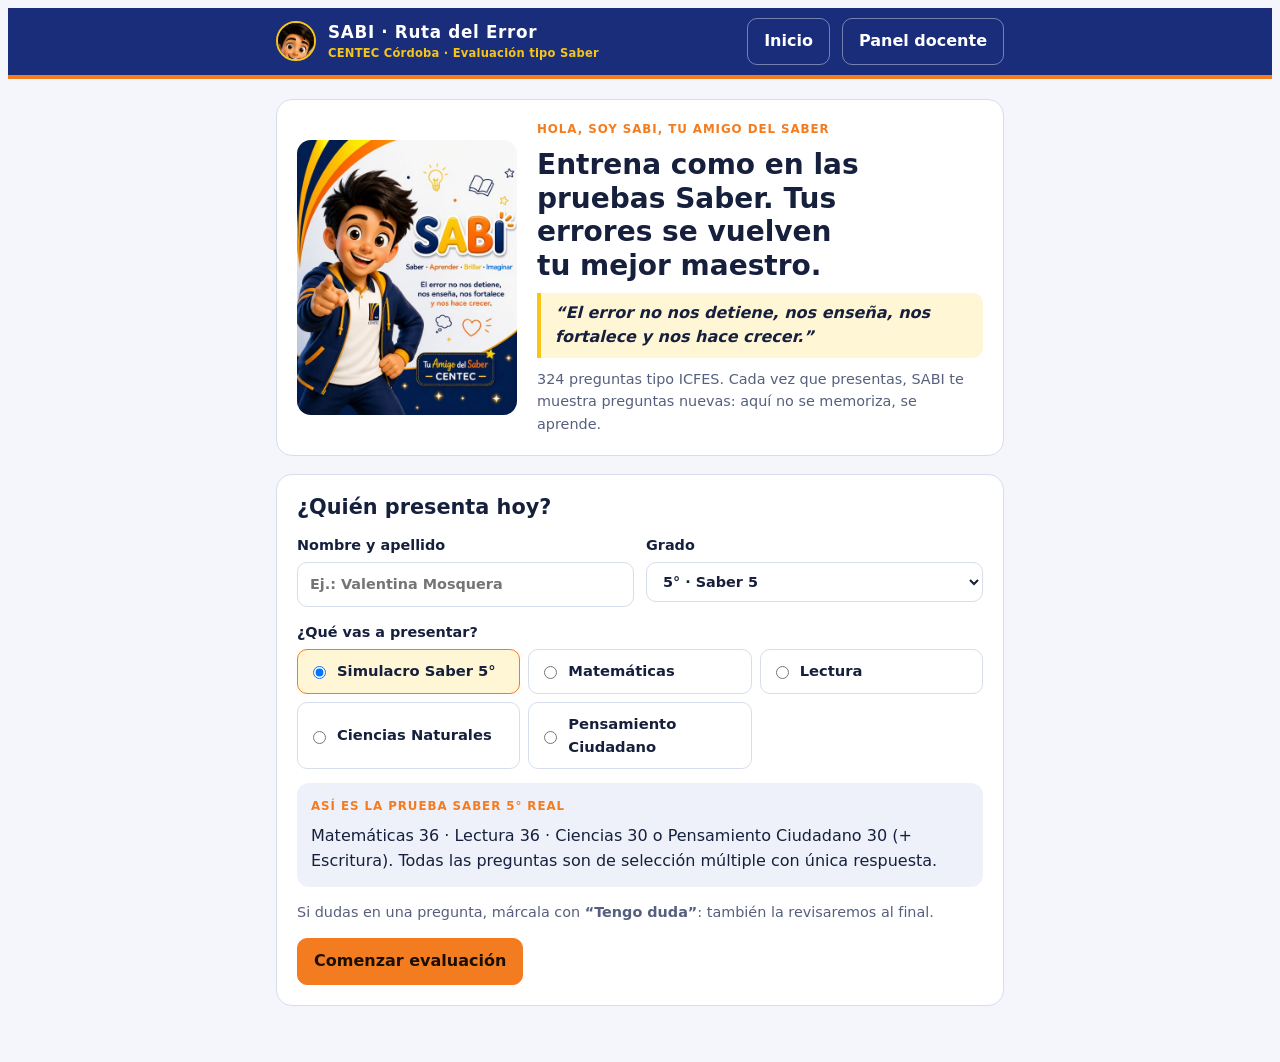
